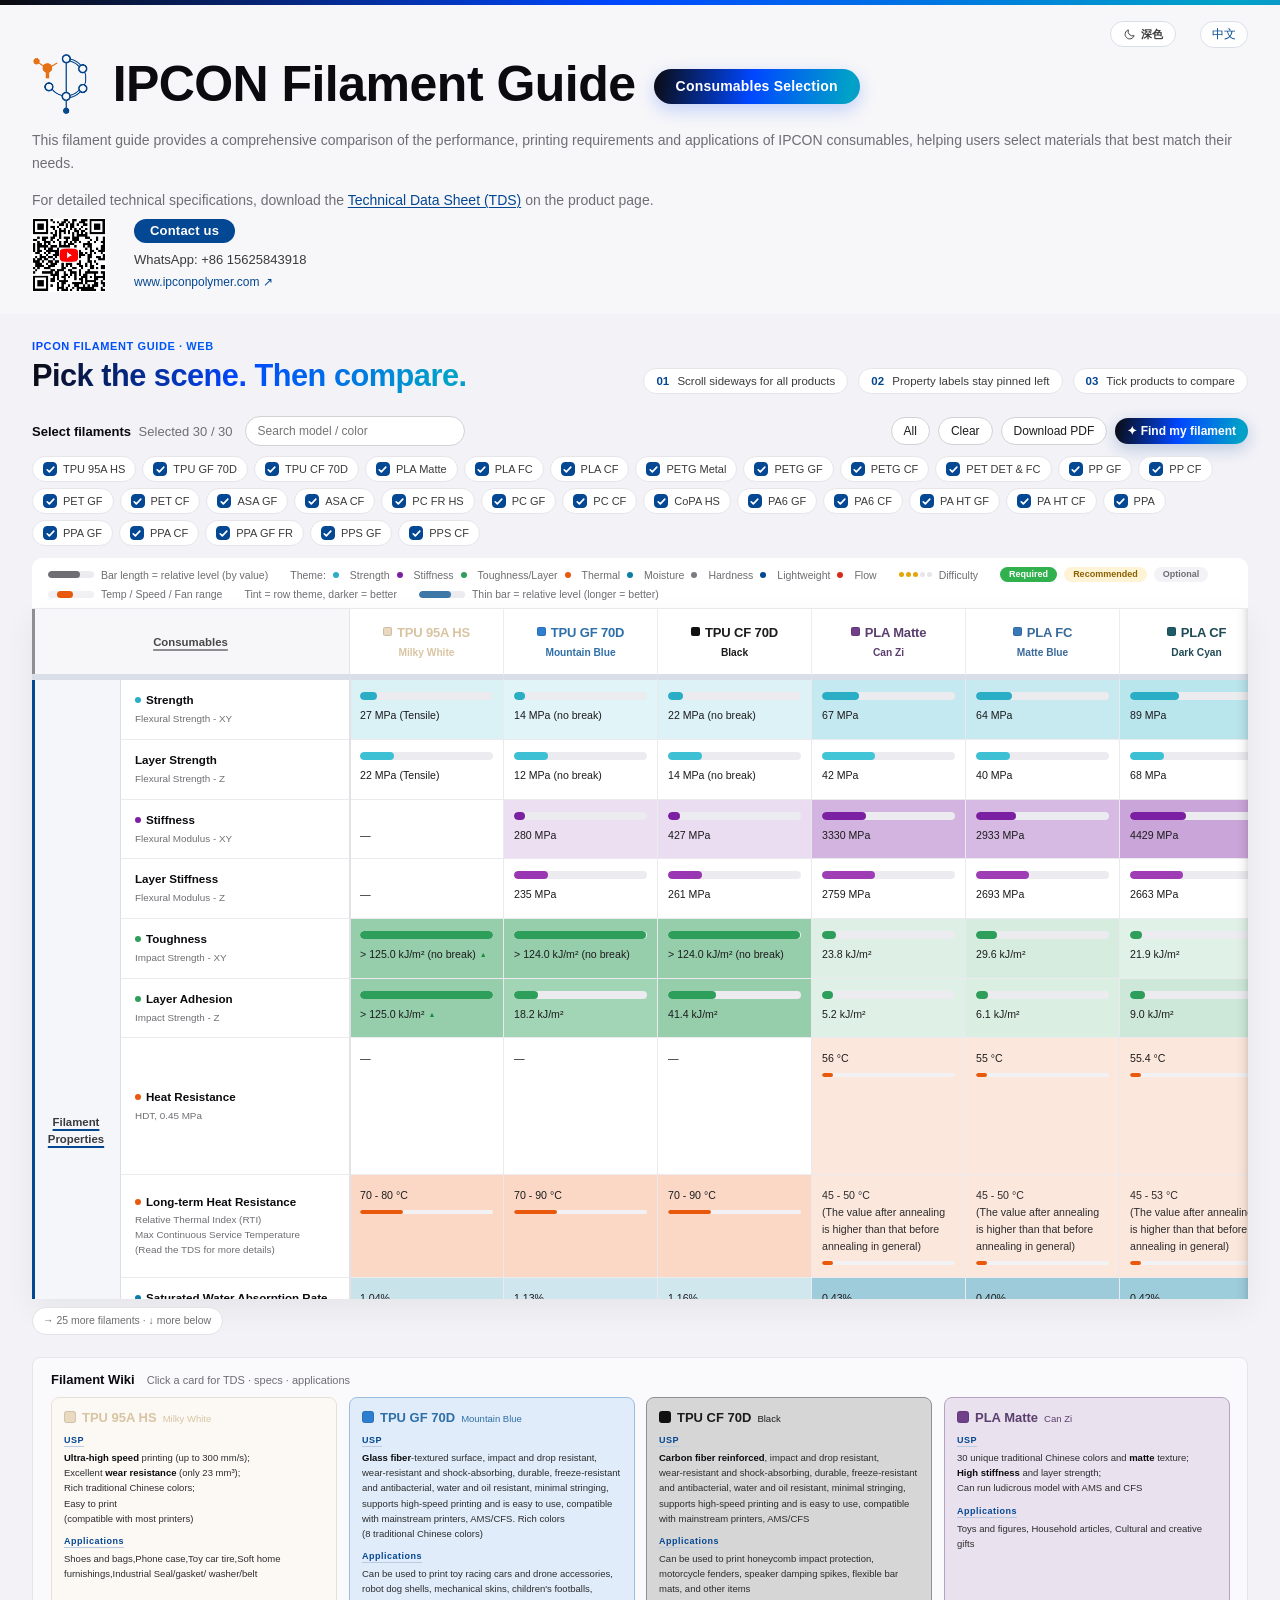
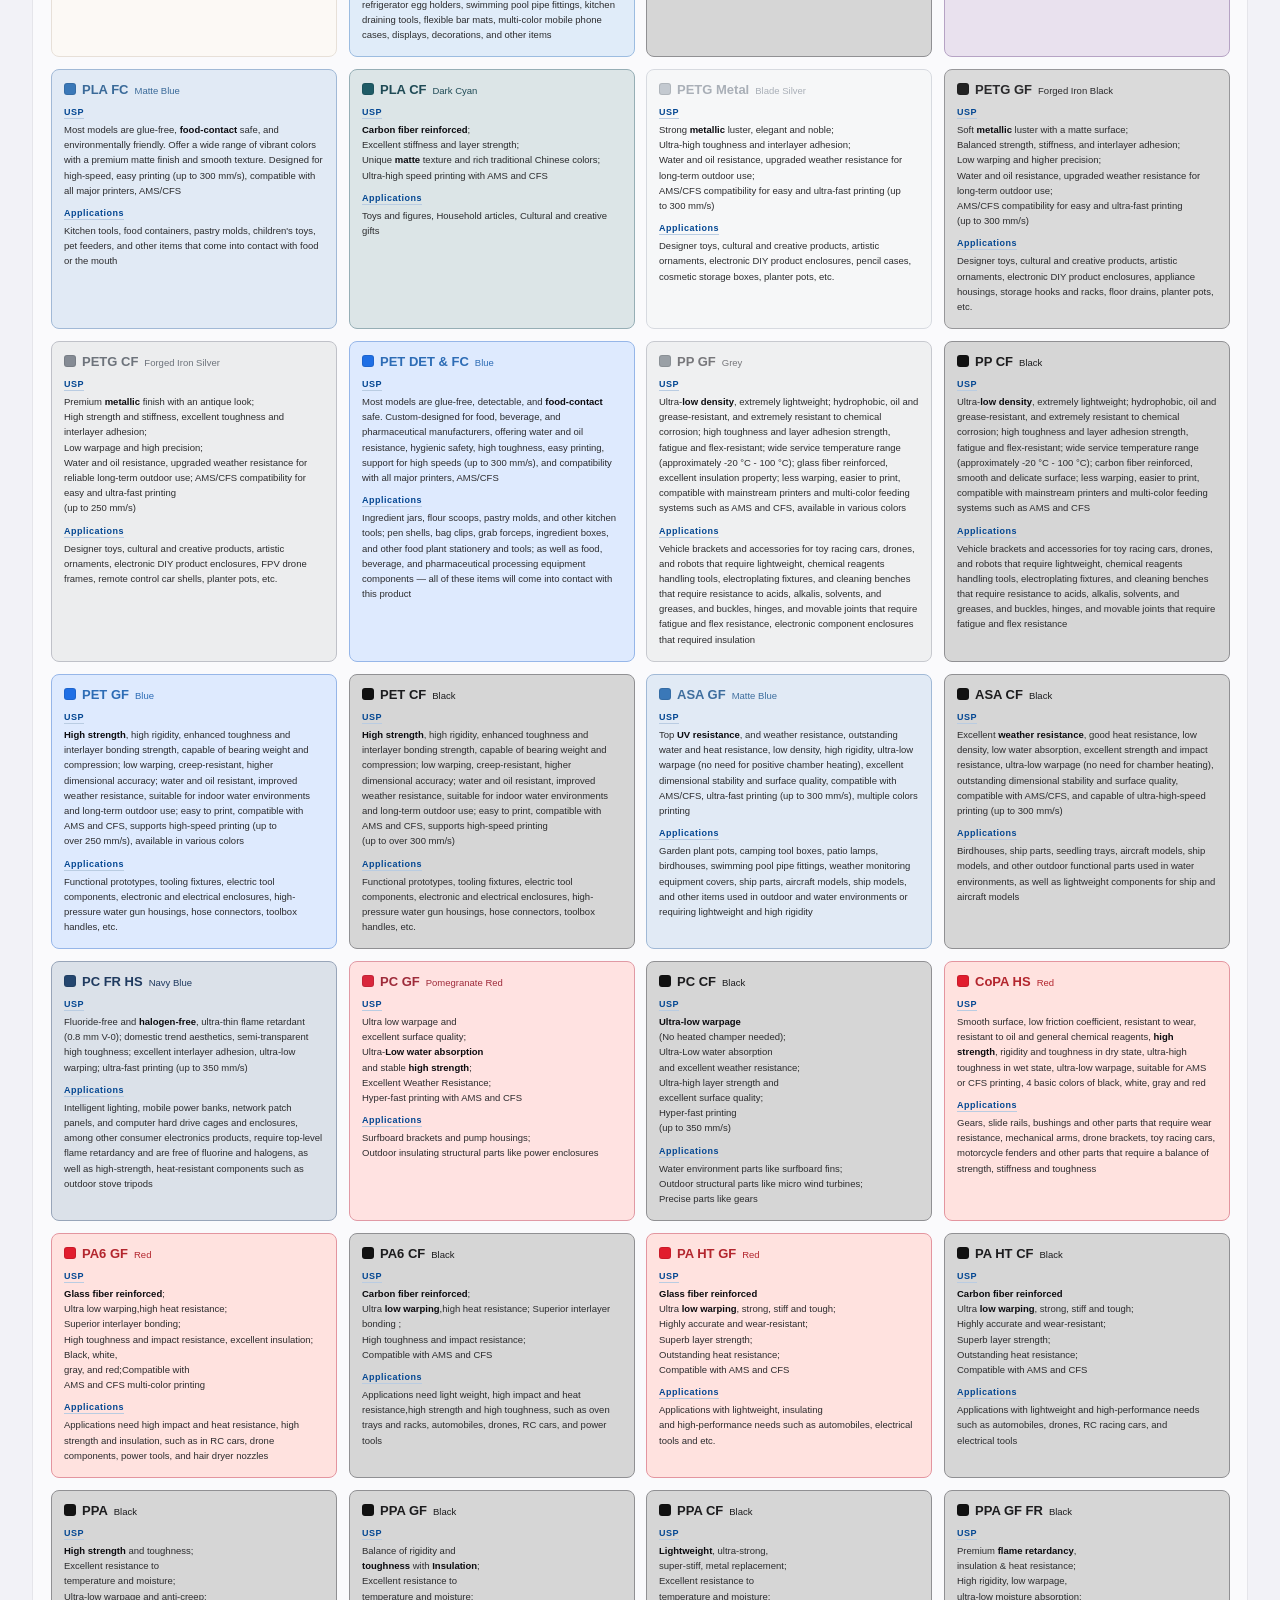
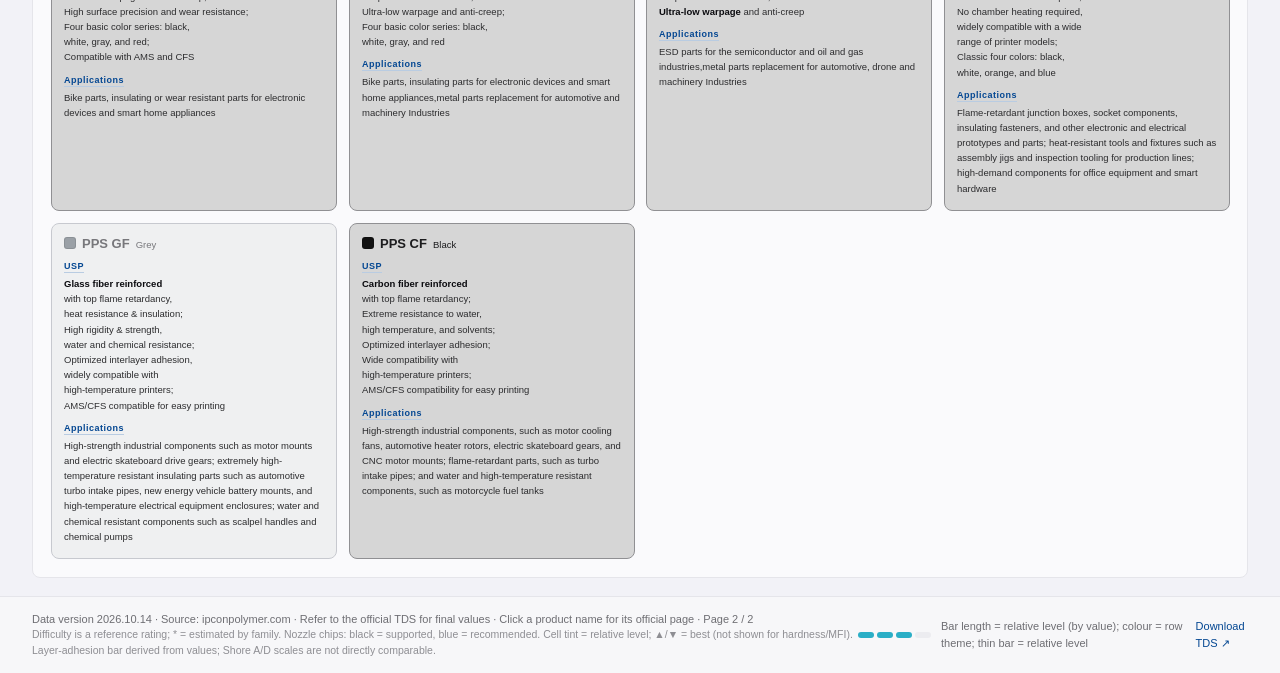
==== en.html @ cc548015 "Publish IPCON filament guide" ====
<html lang="en"><head><script>try{const t=localStorage.getItem('ipcon-theme');if(t==='dark'||(!t&&matchMedia('(prefers-color-scheme: dark)').matches))document.documentElement.dataset.theme='dark';}catch(e){}</script><meta name="viewport" content="width=device-width, initial-scale=1"><meta charset="utf-8"><title>IPCON Filament Guide</title><style>

:root {
  /* layout */
  --frame-w: 3px;
  --page-pad: 48px;
  --col-group: 96px;
  --col-label: 270px;
  --radius: 8px;
  --radius-pill: 999px;

  /* lines */
  --line-strong: #C7C7CC;
  --line-cell: #EAEAEF;
  --line-soft: #E9E9EE;
  --line-label: #E1E1E6;
  --line-header: #ECECF0;
  --line-edge: #E3E3E8;

  /* surfaces */
  --surface: #FFFFFF;
  --surface-2: #F7F7F9;
  --surface-3: #F2F2F7;
  --surface-group: #F5F6F9;

  /* ink */
  --ink: #0B0B0F;
  --ink-2: #1C1C1E;
  --ink-3: #3A3A3C;
  --ink-4: #48484A;
  --muted: #6E6E73;
  --muted-2: #8E8E93;

  /* brand + semantics */
  --brand: #044792;
  --brand-2: #0A7EA4;
  --ok: #30B14E;
  --warn-bg: #FFF3D6;
  --warn-ink: #8A6100;
  --danger: #DA291C;

  /* heat */

  /* section accents */
  --sec-neutral: #8E8E93;
  --sec-property: #044792;
  --sec-prep: #0A7EA4;
  --sec-settings: #6B5BD2;
  --sec-post: #D97706;
  --sec-app: #1B8A3F;
}

@page { size: 4992px 8000px; margin: 0; }

* { box-sizing: border-box; margin: 0; padding: 0; }
html, body { background: var(--surface); }
.topbar { height: 6px; background: var(--brand); }

body {
  width: 4992px;
  font-family: -apple-system, "SF Pro Text", "PingFang SC",
               "Hiragino Sans GB", "Helvetica Neue", Arial, sans-serif;
  color: var(--ink-2);
  -webkit-print-color-adjust: exact;
  print-color-adjust: exact;
  -webkit-font-smoothing: antialiased;
  text-spacing-trim: space-first;
}

/* ---------- header ---------- */
.hdr {
  background: var(--surface-2);
  padding: 40px var(--page-pad) 36px;
  display: flex;
  align-items: flex-start;
  justify-content: space-between;
}
.hl { max-width: 2100px; }
.title-row { display: flex; align-items: center; }
.mark { height: 62px; width: auto; margin-right: 24px; }
h1 { font-size: 50px; font-weight: 600; letter-spacing: -.5px; color: var(--ink); }
.brand { font-weight: 700; letter-spacing: -.6px; }
.cta {
  margin-left: 18px; margin-top: 4px;
  background: var(--ink); color: #fff;
  font-size: 14px; font-weight: 600; letter-spacing: .2px;
  padding: 9px 22px 10px; border-radius: var(--radius-pill); white-space: nowrap;
}
.sub { margin-top: 14px; font-size: 14px; line-height: 1.65; color: var(--muted); }
.sub a.inline-link {
  color: var(--brand);
  text-decoration: underline;
  text-decoration-style: solid;
  text-decoration-thickness: 1px;
  text-underline-offset: 2px;
}
.hr { display: flex; align-items: center; gap: 28px; padding-top: 6px; }
.qrs { display: flex; gap: 12px; }
.qrs img { width: 74px; height: 74px; display: block; }
.cinfo { min-width: 290px; }
.chip {
  display: inline-block; background: var(--brand); color: #fff;
  font-size: 13px; font-weight: 600; letter-spacing: .2px;
  padding: 4px 16px 5px; border-radius: var(--radius-pill);
}
.cl { margin-top: 8px; font-size: 13px; color: var(--ink-3); line-height: 1.45; }
.cl.en { font-size: 11.5px; color: var(--muted); margin-top: 4px; }
.cl.url { font-size: 12px; margin-top: 4px; }
.cl.url a { color: var(--brand); text-decoration: none; }

/* ---------- legend ---------- */
.legendbar {
  display: flex; flex-wrap: wrap; gap: 22px; align-items: center;
  padding: 11px var(--page-pad) 10px;
  background: var(--surface);
  border-bottom: 1px solid var(--line-header);
  font-size: 10.5px; color: var(--muted);
}
.legendbar .lg { display: inline-flex; align-items: center; gap: 7px; }
.tdot { display: inline-block; width: 6px; height: 6px; border-radius: 50%; margin-right: 5px; vertical-align: 1px; }
.legendbar .tdot { margin-right: 4px; }
.legendbar .lbar { width: 46px; height: 7px; border-radius: var(--radius-pill); background: #ECECF0; overflow: hidden; }
.legendbar .lbar i { display: block; height: 100%; border-radius: var(--radius-pill); background: #2AAEC6; }
.legendbar .ldots { display: inline-flex; gap: 2px; }
.legendbar .ldots i { width: 5px; height: 5px; border-radius: 50%; background: #E5E5EA; }
.legendbar .ldots i.on { background: #E5A50A; }
.legendbar .lrng { width: 46px; height: 7px; border-radius: var(--radius-pill); background: #F1F1F4; position: relative; }
.legendbar .lrng i { position: absolute; left: 20%; width: 35%; top: 0; bottom: 0; border-radius: var(--radius-pill); background: #E8590C; }
.legendbar .lbar.rel i { background: #3F78A6; }

/* ---------- footer ---------- */
.foot {
  display: flex; align-items: center; justify-content: space-between;
  background: var(--surface-2); border-top: 1px solid #E5E5EA;
  padding: 18px var(--page-pad); color: var(--muted); font-size: 11px; line-height: 1.5;
}
.foot a { color: var(--brand); text-decoration: none; }
.foot .fine { font-size: 10.5px; color: var(--muted-2); }
.foot .legend { display: flex; align-items: center; gap: 10px; }
.foot .swatch { display: inline-flex; gap: 3px; }
.foot .swatch i { display: block; width: 16px; height: 6px; border-radius: var(--radius-pill); background: #ECECF0; }
.foot .swatch i.on { background: #2AAEC6; }

/* ---------- frame + grid ---------- */
.frame {
  width: 4992px;
  border: var(--frame-w) solid var(--line-strong);
  box-sizing: border-box;
  background: var(--surface);
}
.grid {
  width: 100%;
  border-collapse: collapse;
  table-layout: fixed;
  border: none;
}
col.c-grp { width: 96px; }
col.c-lab { width: 270px; }
col.c-prod { width: 154.0000px; }

/* ---------- header row ---------- */
th.corner {
  position: relative;
  background: var(--surface-2); color: var(--ink-4);
  font-size: 11.4px; font-weight: 600; text-align: center;
  padding: 15px 6px;
  border-bottom: var(--frame-w) solid var(--line-strong);
  border-right: 1px solid var(--line-edge);
  text-decoration: underline;
  text-decoration-color: var(--sec-neutral);
  text-decoration-thickness: 2px;
  text-underline-offset: 3px;
}
th.corner::before {
  content: "";
  position: absolute;
  left: 0; top: 0; bottom: 0;
  width: var(--frame-w);
  background: var(--sec-neutral);
}
th.prod {
  background: var(--surface);
  border-bottom: var(--frame-w) solid var(--line-strong);
  border-right: 1px solid #EDEDF1;
  padding: 16px 4px 15px;
  vertical-align: middle; text-align: center;
}
.pm {
  font-size: 13px; font-weight: 700;
  color: var(--product-color, var(--ink));
  letter-spacing: -.15px; line-height: 1.3;
  font-variant-numeric: tabular-nums;
}
.grid th.prod .pm::before {
  content: ""; display: inline-block; width: 7px; height: 7px;
  margin-right: 5px; border-radius: 2px; vertical-align: 1px;
  background: var(--swatch-color, var(--product-color, var(--muted)));
  border: 0.5px solid rgba(0,0,0,.16);
}
.pm a { color: inherit; text-decoration: none; }
.pc {
  font-size: 10.2px;
  color: var(--product-color, var(--muted));
  margin-top: 4px; line-height: 1.3;
}

/* ---------- body grid ---------- */
td {
  border-right: 1px solid var(--line-soft);
  border-bottom: 1px solid var(--line-cell);
  vertical-align: middle;
}

/* section rule: one mechanism, first section included */
.grid tr.section > * { border-top: var(--frame-w) solid var(--line-strong); }

/* ---------- group column ---------- */
td.grp {
  position: relative;
  background: var(--surface-group);
  border-right: none;
  text-align: center;
  font-size: 11.4px; font-weight: 600; color: var(--ink-3);
  line-height: 1.55;
  padding: 12px 6px;
  text-decoration: underline;
  text-decoration-thickness: 2px;
  text-underline-offset: 3px;
  text-decoration-color: var(--accent, var(--line-strong));
}
td.grp::before {
  content: "";
  position: absolute;
  left: 0; top: 0; bottom: 0;
  width: var(--frame-w);
  background: var(--accent, var(--line-strong));
}
td.grp.g0 { --accent: var(--sec-property); }
td.grp.g1 { --accent: var(--sec-prep); }
td.grp.g2 { --accent: var(--sec-settings); }
td.grp.g3 { --accent: var(--sec-post); }
td.grp.g4 { --accent: var(--sec-app); }

/* ---------- label column ---------- */
td.lab {
  background: var(--surface);
  border-left: 1px solid var(--line-strong);
  border-right: 1px solid var(--line-label);
  padding: 12px 14px;
  text-align: left;
}
.lm { font-size: 11.6px; font-weight: 600; color: var(--ink); line-height: 1.45; }
.ld { font-size: 9.9px; color: var(--muted); line-height: 1.5; margin-top: 3px; }

/* ---------- value cells ---------- */
td.v { padding: 12px 10px; text-align: left; }
td.v.long { padding: 18px 16px; }
.vt {
  font-size: 10.6px; line-height: 1.6; color: #2C2C2E;
  word-break: normal; overflow-wrap: break-word;
  line-break: strict;
  font-variant-numeric: tabular-nums;
  text-wrap: balance;
}
td.v.long .vt { line-height: 1.7; text-wrap: pretty; hyphens: auto; }
.vt b { font-weight: 700; color: var(--ink); }
td.v:not(.long):not(.txt) .vt { font-weight: 500; color: var(--ink-2); }
td.v.txt .vt { font-weight: 400; color: #2C2C2E; }
td.v:not(.long) .note { font-weight: 400; }

/* prose row: uniform weight, no !important */
.grid tr.prose td.v:not(.txt) .vt,
.grid tr.prose td.v.txt .vt { font-weight: 400; }

/* ---------- bars (solid only) ---------- */
.bar { width: 100%; height: 8px; background: #ECECF0; border-radius: var(--radius-pill); margin: 0 0 7px; overflow: hidden; }
.bar i { display: block; height: 100%; border-radius: var(--radius-pill); }
.bar.ghost { visibility: hidden; }
.bar.empty { background: #F1F1F4; }
.bar.derived i { background: #2E9E5B; }
td.v.long .bar { margin: 0 0 6px; }
.relbar { width: 100%; height: 4px; background: #F2F2F5; border-radius: var(--radius-pill); margin-top: 6px; overflow: hidden; }
.relbar i { display: block; height: 100%; border-radius: var(--radius-pill); background: #3F78A6; }

/* ---------- heat ---------- */
.grid tbody tr:nth-child(n) td.v.hg1 { background: var(--th1); }
.grid tbody tr:nth-child(n) td.v.hg2 { background: var(--th2); }
.grid tbody tr:nth-child(n) td.v.hg3 { background: var(--th3); }
.grid tbody tr:nth-child(n) td.v.hg4 { background: var(--th4); }

/* ---------- chips / badges ---------- */
.badge {
  display: inline-block; background: var(--ok); color: #fff;
  font-size: 10px; font-weight: 600; letter-spacing: .2px;
  padding: 2px 10px 3px; border-radius: var(--radius-pill); white-space: nowrap;
}
.note { font-size: 9.6px; color: var(--muted); line-height: 1.5; margin-top: 5px; }
.nw { white-space: nowrap; }
.noz { display: grid; grid-template-columns: repeat(4, 26px); gap: 3px; margin-bottom: 6px; }
td.v.nozcell { vertical-align: top; }
.noz b {
  display: inline-flex; align-items: center; justify-content: center;
  width: 26px; height: 19px; border-radius: 5px;
  font-size: 9.4px; font-weight: 600;
  color: var(--line-strong); background: var(--surface);
  border: 1px solid #E5E5EA;
}
.noz b.on { background: var(--ink-2); border-color: var(--ink-2); color: #fff; }
.noz b.rec { background: #0A6FD1; border-color: #0A6FD1; color: #fff; }
.nozmat { font-size: 8.6px; line-height: 1.45; color: var(--muted); }
.ano { font-size: 9.6px; font-weight: 600; color: var(--ink); margin-bottom: 5px; }
.asteps { display: flex; flex-direction: column; gap: 3px; }
.astep { display: flex; align-items: baseline; gap: 6px; font-size: 9.2px; color: #2C2C2E; }
.astep i { width: 5px; height: 5px; border-radius: 50%; background: var(--danger); flex: none; transform: translateY(-1px); }
.acap { font-size: 8.6px; color: var(--muted); margin-top: 5px; }
.diff { display: flex; align-items: center; gap: 7px; }
.dots { display: inline-flex; gap: 2px; }
.dots i { width: 5px; height: 5px; border-radius: 50%; background: #E5E5EA; }
.dots.d1 i.on, .dots.d2 i.on { background: var(--ok); }
.dots.d3 i.on { background: #E5A50A; }
.dots.d4 i.on { background: #F97316; }
.dots.d5 i.on { background: #FF3B30; }
.dlabel { font-size: 9.2px; font-weight: 600; color: var(--ink-3); }
.diff.d1 .dlabel, .diff.d2 .dlabel { color: #1B8A3F; }
.diff.d3 .dlabel { color: #A16207; }
.diff.d4 .dlabel { color: #C2410C; }
.diff.d5 .dlabel { color: #B42318; }
td.v.best .vt::after { content: "▲"; color: #1B8A3F; font-size: 7px; margin-left: 4px; vertical-align: 1px; }
td.v.best.low .vt::after { content: "▼"; color: #1B8A3F; }

/* ---------- pills / range / dry chips ---------- */
.pill { display: inline-flex; align-items: center; gap: 4px; border-radius: var(--radius-pill);
  font-size: 9px; font-weight: 600; padding: 2px 9px 3px; white-space: nowrap; }
.pill.ok { background: var(--ok); color: #fff; }
.pill.rec { background: var(--warn-bg); color: var(--warn-ink); }
.pill.no { background: var(--surface-3); color: var(--muted); }
.pillnote { font-size: 8.5px; color: var(--muted); line-height: 1.45; margin-top: 5px; }
.rng { width: 100%; }
.rngtxt { font-size: 9.2px; color: #2C2C2E; }
.rngbar { position: relative; height: 6px; background: #F1F1F4; border-radius: var(--radius-pill); margin-top: 5px; overflow: hidden; }
.rngbar i { position: absolute; top: 0; bottom: 0; border-radius: var(--radius-pill); }
.dry { display: flex; flex-wrap: wrap; gap: 4px; }
.dchip { display: inline-flex; align-items: baseline; gap: 3px; background: var(--surface-3);
  border-radius: 6px; padding: 2px 7px 3px; font-size: 9.2px; font-weight: 600; color: var(--ink-2); }
.dchip span { font-weight: 500; color: var(--muted); font-size: 8.6px; }
.ic { width: 16px; height: 16px; display: block; margin: 0 auto; }

/* merged universal row */
td.v.merged { text-align: left; padding: 14px 16px; }
.mtag { display: inline-block; font-size: 9px; font-weight: 600; color: var(--brand);
  background: #EAF2FC; border-radius: var(--radius-pill); padding: 2px 8px 3px; margin-right: 10px; vertical-align: 1px; }

/* ---------- variants ---------- */
body.ra td.v:not(.long) { text-align: right; }
body.ra td.v:not(.long) .bar { margin-left: auto; margin-right: 0; }
body.ra td.v:not(.long) .ic { margin-left: auto; margin-right: 0; }

body.light td.v { border-right: none; }
body.light th.prod { border-right: none; }

/* ---------- applications / cards ---------- */
.apps { background: #FAFAFC; border-top: none; }
.appshead { display: flex; align-items: baseline; gap: 12px; padding: 16px var(--page-pad) 12px; }
.appshead .at { font-size: 13px; font-weight: 600; color: var(--ink); }
.appshead .as { font-size: 11px; color: var(--muted); }
.appgrid {
  display: grid;
  grid-template-columns: repeat(10, minmax(0, 1fr));
  gap: 12px;
  padding: 0 var(--page-pad) 22px;
}
.card {
  background: var(--surface);
  border: 1px solid var(--line-soft);
  border-radius: var(--radius);
  padding: 12px 12px 14px;
}
.cname { display: flex; align-items: baseline; gap: 6px; }
.cmodel {
  font-size: 13px; font-weight: 700;
  color: var(--product-color, var(--ink));
}
.cmodel a { color: inherit; text-decoration: none; }
.ccolor {
  font-size: 9.5px;
  color: var(--product-color, var(--muted));
}
.clabel {
  font-size: 9px; font-weight: 700; color: var(--brand); letter-spacing: .5px;
  margin: 10px 0 5px;
  text-decoration: underline;
  text-decoration-color: #B9CCE2;
  text-decoration-thickness: 1px;
  text-underline-offset: 3px;
}
.ctext {
  font-size: 9.5px; line-height: 1.6; color: #2C2C2E;
  word-break: normal; overflow-wrap: break-word; line-break: strict;
}
.ctext b { font-weight: 600; color: var(--ink); }


</style><meta name="ipcon-ai-endpoint" content="https://ipcon-ai.pages.dev/"><link rel="stylesheet" href="assets/tokens.css?v=102c7d27"><link rel="stylesheet" href="assets/web.css?v=31e850f0"><link rel="stylesheet" href="assets/theme-dark.css?v=bb1b5134"></head><body class=" web">
<div class="topbar"></div>
<div class="hdr">
<div class="hl">
<div class="title-row"><img class="mark" src="assets/logo_mark_blue.png?v=90f8bbd5"><h1><span class="brand">IPCON</span> Filament Guide</h1><span class="cta">Consumables Selection</span></div>
<div class="sub">This filament guide provides a comprehensive comparison of the performance, printing requirements and applications of IPCON consumables, helping users select materials that best match their needs.</div>
<div class="sub">For detailed technical specifications, download the <a class="inline-link" href="https://www.ipconpolymer.com/download/">Technical Data Sheet (TDS)</a> on the product page.</div>
</div><div class="hr">
<div class="qrs"><span class="qr-item"><img src="assets/qr_en.png?v=d2814e79" class="qr-light"><img class="qr-dark" src="assets/qr_en_dark.png?v=cf95feee" alt=""></span></div>
<div class="cinfo"><span class="chip">Contact us</span>
<div class="cl">WhatsApp: +86 15625843918</div>
<div class="cl url"><a href="https://www.ipconpolymer.com/">www.ipconpolymer.com ↗</a></div>
</div></div><a class="hdr-lang" href="index.html">中文</a><button class="hdr-theme" id="themeToggle" type="button" aria-label="切换到深色主题">
  <span class="theme-ico" aria-hidden="true">
    <svg class="ico-moon" viewbox="0 0 24 24" fill="none" stroke="currentColor" stroke-width="1.8" stroke-linejoin="round"><path d="M20.5 14.2A8.5 8.5 0 0 1 9.8 3.5 8.5 8.5 0 1 0 20.5 14.2Z"></path></svg>
    <svg class="ico-sun" viewbox="0 0 24 24" fill="none" stroke="currentColor" stroke-width="1.8" stroke-linecap="round"><circle cx="12" cy="12" r="4"></circle><path d="M12 2v2M12 20v2M4.9 4.9l1.4 1.4M17.7 17.7l1.4 1.4M2 12h2M20 12h2M4.9 19.1l1.4-1.4M17.7 6.3l1.4-1.4"></path></svg>
  </span>
  <span class="theme-label">深色</span>
</button></div>
<div class="web-tools">
<section class="web-guide">
  <div class="wg-eyebrow">IPCON Filament Guide · Web</div>
  <div class="wg-row">
    <h2>Pick the scene. Then compare.</h2>
    <div class="wg-steps">
      <span><b>01</b> Scroll sideways for all products</span>
      <span><b>02</b> Property labels stay pinned left</span>
      <span><b>03</b> Tick products to compare</span>
    </div>
  </div>
</section>
<section class="web-toolbar" id="toolbar">
  <div class="tb-main">
    <div class="tb-title">Select filaments <span id="selCount"></span></div>
    <div class="tb-search"><input id="prodSearch" type="search" placeholder="Search model / color"></div>
    <div class="tb-actions">
      <button id="selAll" type="button">All</button>
      <button id="selClear" type="button">Clear</button>
      <a class="tb-pdf" href="assets/IPCON-guide-A3.pdf" download="IPCON耗材产品指导书_A3宽版.pdf" title="Download A3 PDF">Download PDF</a>
      <button id="assistantBtn" class="tb-ai" type="button">✦ Find my filament</button>
    </div>
  </div>
  <div class="tb-picks" id="picks"></div>
  <div class="tb-empty" id="emptyState" hidden></div>
</section>
  <div class="ai-modal" id="aiModal" hidden>
    <div class="ai-backdrop" data-ai-close></div>
    <section class="ai-panel" role="dialog" aria-modal="true" aria-labelledby="aiTitle">
      <button class="ai-x" type="button" data-ai-close aria-label="Close">×</button>
      <div class="ai-panel-scroll">
      <div class="ai-eyebrow">AI · FILAMENT SELECTOR</div>
      <h3 id="aiTitle">What matters most?</h3>
      <p class="ai-sub">Choose what matters most and narrow down the right filament.</p>
      <div class="ai-prios" id="aiPriorities"></div>
      <div class="ai-results" id="aiResults"></div>
      <div class="ai-chat">
        <div class="ai-chat-head"><b>Ask directly</b><span>Describe your use case and key requirements</span></div>
        <div class="ai-chat-log" id="aiChatLog"></div>
        <div class="ai-chat-tools">
          <div class="ai-chat-suggest" id="aiChatSuggest"></div>
          <span class="ai-ds-status" id="aiDsStatus" data-state="checking"><i></i><em>检测中</em></span>
        </div>
        <form class="ai-chat-form" id="aiChatForm">
          <input id="aiChatInput" type="text" autocomplete="off" placeholder="e.g. Which three handle the most heat?">
          <button type="submit">Send</button>
        </form>
      </div>
      <div class="ai-foot">
        <label class="ai-top" for="aiTopN"><select id="aiTopN" class="ai-top-select" aria-label="Compare top 3"></select></label>
        <span class="ai-note" id="aiNote"></span>
      </div>
      <div class="ai-scroll-rail" id="aiScrollRail" aria-hidden="true"><i id="aiScrollThumb"></i></div>
      </div>
    </section>
  </div>
</div><div class="table-shell"><div class="legendbar"><span class="lg"><span class="lbar"><i style="width:70%;background:#6E6E73"></i></span>Bar length = relative level (by value)</span><span class="lg">Theme: <span class="tdot" style="background:#2AAEC6"></span>Strength<span class="tdot" style="background:#7C20A3"></span>Stiffness<span class="tdot" style="background:#2E9E5B"></span>Toughness/Layer<span class="tdot" style="background:#E8590C"></span>Thermal<span class="tdot" style="background:#0A7EA4"></span>Moisture<span class="tdot" style="background:#7A7A80"></span>Hardness<span class="tdot" style="background:#044792"></span>Lightweight<span class="tdot" style="background:#DA291C"></span>Flow</span><span class="lg"><span class="ldots"><i class="on"></i><i class="on"></i><i class="on"></i><i></i><i></i></span>Difficulty</span><span class="lg"><span class="pill ok">Required</span><span class="pill rec">Recommended</span><span class="pill no">Optional</span></span><span class="lg"><span class="lrng"><i></i></span>Temp / Speed / Fan range</span><span class="lg">Tint = row theme, darker = better</span><span class="lg"><span class="lbar rel"><i style="width:70%"></i></span>Thin bar = relative level (longer = better)</span></div>
<div class="table-scroll"><div class="table-viewport"><div class="frame"><table class="grid"><colgroup><col class="c-grp"><col class="c-lab"><col class="c-prod"><col class="c-prod"><col class="c-prod"><col class="c-prod"><col class="c-prod"><col class="c-prod"><col class="c-prod"><col class="c-prod"><col class="c-prod"><col class="c-prod"><col class="c-prod"><col class="c-prod"><col class="c-prod"><col class="c-prod"><col class="c-prod"><col class="c-prod"><col class="c-prod"><col class="c-prod"><col class="c-prod"><col class="c-prod"><col class="c-prod"><col class="c-prod"><col class="c-prod"><col class="c-prod"><col class="c-prod"><col class="c-prod"><col class="c-prod"><col class="c-prod"><col class="c-prod"><col class="c-prod"></colgroup><thead><tr><th class="corner" colspan="2">Consumables</th><th class="prod" data-col="0"><div class="pm" style="--product-color:#D8C4A2;--swatch-color:#E9D9BE"><a href="https://www.ipconpolymer.com/product/tpu-95a-hs/">TPU 95A HS</a></div><div class="pc" style="--product-color:#D8C4A2">Milky White</div></th><th class="prod" data-col="1"><div class="pm" style="--product-color:#2F6FA8;--swatch-color:#2F7FD0"><a href="https://www.ipconpolymer.com/product/tpu-gf-70d/">TPU GF 70D</a></div><div class="pc" style="--product-color:#2F6FA8">Mountain Blue</div></th><th class="prod" data-col="2"><div class="pm" style="--product-color:#1C1C1E;--swatch-color:#111111"><a href="https://www.ipconpolymer.com/product/tpu-cf-70d/">TPU CF 70D</a></div><div class="pc" style="--product-color:#1C1C1E">Black</div></th><th class="prod" data-col="3"><div class="pm" style="--product-color:#5B3F6E;--swatch-color:#70408A"><a href="https://www.ipconpolymer.com/product/pla-matte/">PLA Matte</a></div><div class="pc" style="--product-color:#5B3F6E">Can Zi</div></th><th class="prod" data-col="4"><div class="pm" style="--product-color:#3A6A99;--swatch-color:#3A78B8"><a href="https://www.ipconpolymer.com/product/pla-fc/">PLA FC</a></div><div class="pc" style="--product-color:#3A6A99">Matte Blue</div></th><th class="prod" data-col="5"><div class="pm" style="--product-color:#1F4A55;--swatch-color:#1F5B66"><a href="https://www.ipconpolymer.com/product/pla-cf/">PLA CF</a></div><div class="pc" style="--product-color:#1F4A55">Dark Cyan</div></th><th class="prod" data-col="6"><div class="pm" style="--product-color:#A9AFB7;--swatch-color:#C3C9D0"><a href="https://www.ipconpolymer.com/product/petg-metal/">PETG Metal</a></div><div class="pc" style="--product-color:#A9AFB7">Blade Silver</div></th><th class="prod" data-col="7"><div class="pm" style="--product-color:#2A2A2C;--swatch-color:#222222"><a href="https://www.ipconpolymer.com/product/petg-gf/">PETG GF</a></div><div class="pc" style="--product-color:#2A2A2C">Forged Iron Black</div></th><th class="prod" data-col="8"><div class="pm" style="--product-color:#6D737B;--swatch-color:#858B94"><a href="https://www.ipconpolymer.com/product/petg-cf/">PETG CF</a></div><div class="pc" style="--product-color:#6D737B">Forged Iron Silver</div></th><th class="prod" data-col="9"><div class="pm" style="--product-color:#2D6CB5;--swatch-color:#1F6FE5"><a href="https://www.ipconpolymer.com/product/pet-det-fc/">PET DET &amp; FC</a></div><div class="pc" style="--product-color:#2D6CB5">Blue</div></th><th class="prod" data-col="10"><div class="pm" style="--product-color:#77777B;--swatch-color:#9AA0A6"><a href="https://www.ipconpolymer.com/3d-printer-filament-collections/">PP GF</a></div><div class="pc" style="--product-color:#77777B">Grey</div></th><th class="prod" data-col="11"><div class="pm" style="--product-color:#1C1C1E;--swatch-color:#111111"><a href="https://www.ipconpolymer.com/3d-printer-filament-collections/">PP CF</a></div><div class="pc" style="--product-color:#1C1C1E">Black</div></th><th class="prod" data-col="12"><div class="pm" style="--product-color:#2D6CB5;--swatch-color:#1F6FE5"><a href="https://www.ipconpolymer.com/product/pet-gf/">PET GF</a></div><div class="pc" style="--product-color:#2D6CB5">Blue</div></th><th class="prod" data-col="13"><div class="pm" style="--product-color:#1C1C1E;--swatch-color:#111111"><a href="https://www.ipconpolymer.com/product/pet-cf/">PET CF</a></div><div class="pc" style="--product-color:#1C1C1E">Black</div></th><th class="prod" data-col="14"><div class="pm" style="--product-color:#3E6E9E;--swatch-color:#3A78B8"><a href="https://www.ipconpolymer.com/product/asa-gf/">ASA GF</a></div><div class="pc" style="--product-color:#3E6E9E">Matte Blue</div></th><th class="prod" data-col="15"><div class="pm" style="--product-color:#1C1C1E;--swatch-color:#111111"><a href="https://www.ipconpolymer.com/product/asa-cf/">ASA CF</a></div><div class="pc" style="--product-color:#1C1C1E">Black</div></th><th class="prod" data-col="16"><div class="pm" style="--product-color:#1F3A5F;--swatch-color:#24466F"><a href="https://www.ipconpolymer.com/product/pc-fr-hs/">PC FR HS</a></div><div class="pc" style="--product-color:#1F3A5F">Navy Blue</div></th><th class="prod" data-col="17"><div class="pm" style="--product-color:#9E2B3A;--swatch-color:#D9273C"><a href="https://www.ipconpolymer.com/product/pc-gf/">PC GF</a></div><div class="pc" style="--product-color:#9E2B3A">Pomegranate Red</div></th><th class="prod" data-col="18"><div class="pm" style="--product-color:#1C1C1E;--swatch-color:#111111"><a href="https://www.ipconpolymer.com/product/pc-cf/">PC CF</a></div><div class="pc" style="--product-color:#1C1C1E">Black</div></th><th class="prod" data-col="19"><div class="pm" style="--product-color:#B3262E;--swatch-color:#E11D2E"><a href="https://www.ipconpolymer.com/product/copa-hs/">CoPA HS</a></div><div class="pc" style="--product-color:#B3262E">Red</div></th><th class="prod" data-col="20"><div class="pm" style="--product-color:#B3262E;--swatch-color:#E11D2E"><a href="https://www.ipconpolymer.com/product/pa6-gf/">PA6 GF</a></div><div class="pc" style="--product-color:#B3262E">Red</div></th><th class="prod" data-col="21"><div class="pm" style="--product-color:#1C1C1E;--swatch-color:#111111"><a href="https://www.ipconpolymer.com/product/pa6-cf/">PA6 CF</a></div><div class="pc" style="--product-color:#1C1C1E">Black</div></th><th class="prod" data-col="22"><div class="pm" style="--product-color:#B3262E;--swatch-color:#E11D2E"><a href="https://www.ipconpolymer.com/product/paht-gf/">PA HT GF</a></div><div class="pc" style="--product-color:#B3262E">Red</div></th><th class="prod" data-col="23"><div class="pm" style="--product-color:#1C1C1E;--swatch-color:#111111"><a href="https://www.ipconpolymer.com/product/paht-cf/">PA HT CF</a></div><div class="pc" style="--product-color:#1C1C1E">Black</div></th><th class="prod" data-col="24"><div class="pm" style="--product-color:#1C1C1E;--swatch-color:#111111"><a href="https://www.ipconpolymer.com/product/ppa/">PPA</a></div><div class="pc" style="--product-color:#1C1C1E">Black</div></th><th class="prod" data-col="25"><div class="pm" style="--product-color:#1C1C1E;--swatch-color:#111111"><a href="https://www.ipconpolymer.com/product/ppa-gf/">PPA GF</a></div><div class="pc" style="--product-color:#1C1C1E">Black</div></th><th class="prod" data-col="26"><div class="pm" style="--product-color:#1C1C1E;--swatch-color:#111111"><a href="https://www.ipconpolymer.com/product/ppa-cf/">PPA CF</a></div><div class="pc" style="--product-color:#1C1C1E">Black</div></th><th class="prod" data-col="27"><div class="pm" style="--product-color:#1C1C1E;--swatch-color:#111111"><a href="https://www.ipconpolymer.com/product/ppa-gf-fr/">PPA GF FR</a></div><div class="pc" style="--product-color:#1C1C1E">Black</div></th><th class="prod" data-col="28"><div class="pm" style="--product-color:#77777B;--swatch-color:#9AA0A6"><a href="https://www.ipconpolymer.com/product/pps-gf/">PPS GF</a></div><div class="pc" style="--product-color:#77777B">Grey</div></th><th class="prod" data-col="29"><div class="pm" style="--product-color:#1C1C1E;--swatch-color:#111111"><a href="https://www.ipconpolymer.com/product/pps-cf/">PPS CF</a></div><div class="pc" style="--product-color:#1C1C1E">Black</div></th></tr></thead><tbody><tr class="section"><td class="grp g0" rowspan="13">Filament<br>Properties</td><td class="lab"><div class="lm"><span class="tdot" style="background:#2AAEC6"></span>Strength</div><div class="ld">Flexural Strength - XY</div></td><td class="v" style="background:rgba(42,174,198,0.172)" data-col="0"><div class="bar"><i style="width:12.9%;background:#2AAEC6"></i></div><div class="vt"><span class="nw">27 MPa</span> (Tensile)</div></td><td class="v" style="background:rgba(42,174,198,0.140)" data-col="1"><div class="bar"><i style="width:8.0%;background:#2AAEC6"></i></div><div class="vt"><span class="nw">14 MPa</span> (no break)</div></td><td class="v" style="background:rgba(42,174,198,0.160)" data-col="2"><div class="bar"><i style="width:11.0%;background:#2AAEC6"></i></div><div class="vt"><span class="nw">22 MPa</span> (no break)</div></td><td class="v" style="background:rgba(42,174,198,0.272)" data-col="3"><div class="bar"><i style="width:28.1%;background:#2AAEC6"></i></div><div class="vt"><span class="nw">67 MPa</span></div></td><td class="v" style="background:rgba(42,174,198,0.264)" data-col="4"><div class="bar"><i style="width:27.0%;background:#2AAEC6"></i></div><div class="vt"><span class="nw">64 MPa</span></div></td><td class="v" style="background:rgba(42,174,198,0.326)" data-col="5"><div class="bar"><i style="width:36.5%;background:#2AAEC6"></i></div><div class="vt"><span class="nw">89 MPa</span></div></td><td class="v" style="background:rgba(42,174,198,0.267)" data-col="6"><div class="bar"><i style="width:27.4%;background:#2AAEC6"></i></div><div class="vt"><span class="nw">65 MPa</span></div></td><td class="v" style="background:rgba(42,174,198,0.299)" data-col="7"><div class="bar"><i style="width:32.3%;background:#2AAEC6"></i></div><div class="vt"><span class="nw">78 MPa</span></div></td><td class="v" style="background:rgba(42,174,198,0.314)" data-col="8"><div class="bar"><i style="width:34.6%;background:#2AAEC6"></i></div><div class="vt"><span class="nw">84 MPa</span></div></td><td class="v" style="background:rgba(42,174,198,0.262)" data-col="9"><div class="bar"><i style="width:26.6%;background:#2AAEC6"></i></div><div class="vt"><span class="nw">63 MPa</span></div></td><td class="v" style="background:rgba(42,174,198,0.237)" data-col="10"><div class="bar"><i style="width:22.8%;background:#2AAEC6"></i></div><div class="vt"><span class="nw">53 MPa</span></div></td><td class="v" style="background:rgba(42,174,198,0.219)" data-col="11"><div class="bar"><i style="width:20.2%;background:#2AAEC6"></i></div><div class="vt"><span class="nw">46 MPa</span></div></td><td class="v" style="background:rgba(42,174,198,0.386)" data-col="12"><div class="bar"><i style="width:45.6%;background:#2AAEC6"></i></div><div class="vt"><span class="nw">113 MPa</span></div></td><td class="v" style="background:rgba(42,174,198,0.438)" data-col="13"><div class="bar"><i style="width:53.6%;background:#2AAEC6"></i></div><div class="vt"><span class="nw">134 MPa</span></div></td><td class="v" style="background:rgba(42,174,198,0.294)" data-col="14"><div class="bar"><i style="width:31.6%;background:#2AAEC6"></i></div><div class="vt"><span class="nw">76 MPa</span></div></td><td class="v" style="background:rgba(42,174,198,0.304)" data-col="15"><div class="bar"><i style="width:33.1%;background:#2AAEC6"></i></div><div class="vt"><span class="nw">80 MPa</span></div></td><td class="v" style="background:rgba(42,174,198,0.356)" data-col="16"><div class="bar"><i style="width:41.1%;background:#2AAEC6"></i></div><div class="vt"><span class="nw">101 MPa</span></div></td><td class="v" style="background:rgba(42,174,198,0.373)" data-col="17"><div class="bar"><i style="width:43.7%;background:#2AAEC6"></i></div><div class="vt"><span class="nw">108 MPa</span></div></td><td class="v" style="background:rgba(42,174,198,0.393)" data-col="18"><div class="bar"><i style="width:46.8%;background:#2AAEC6"></i></div><div class="vt"><span class="nw">116 MPa</span></div></td><td class="v" style="background:rgba(42,174,198,0.386)" data-col="19"><div class="bar"><i style="width:45.6%;background:#2AAEC6"></i></div><div class="vt"><span class="nw">113 MPa</span></div></td><td class="v" style="background:rgba(42,174,198,0.453)" data-col="20"><div class="bar"><i style="width:55.9%;background:#2AAEC6"></i></div><div class="vt"><span class="nw">140 MPa</span></div></td><td class="v" style="background:rgba(42,174,198,0.500)" data-col="21"><div class="bar"><i style="width:64.3%;background:#2AAEC6"></i></div><div class="vt"><span class="nw">162 MPa</span></div></td><td class="v" style="background:rgba(42,174,198,0.485)" data-col="22"><div class="bar"><i style="width:60.8%;background:#2AAEC6"></i></div><div class="vt"><span class="nw">153 MPa</span></div></td><td class="v" style="background:rgba(42,174,198,0.500)" data-col="23"><div class="bar"><i style="width:68.1%;background:#2AAEC6"></i></div><div class="vt"><span class="nw">172 MPa</span></div></td><td class="v" style="background:rgba(42,174,198,0.411)" data-col="24"><div class="bar"><i style="width:49.4%;background:#2AAEC6"></i></div><div class="vt"><span class="nw">123 MPa</span></div></td><td class="v" style="background:rgba(42,174,198,0.500)" data-col="25"><div class="bar"><i style="width:63.1%;background:#2AAEC6"></i></div><div class="vt"><span class="nw">159 MPa</span></div></td><td class="v best" style="background:rgba(42,174,198,0.500)" data-col="26"><div class="bar"><i style="width:100.0%;background:#2AAEC6"></i></div><div class="vt"><span class="nw">256 MPa</span></div></td><td class="v" style="background:rgba(42,174,198,0.438)" data-col="27"><div class="bar"><i style="width:53.6%;background:#2AAEC6"></i></div><div class="vt"><span class="nw">134 MPa</span></div></td><td class="v" style="background:rgba(42,174,198,0.383)" data-col="28"><div class="bar"><i style="width:45.3%;background:#2AAEC6"></i></div><div class="vt"><span class="nw">112 MPa</span></div></td><td class="v" style="background:rgba(42,174,198,0.445)" data-col="29"><div class="bar"><i style="width:54.8%;background:#2AAEC6"></i></div><div class="vt"><span class="nw">137 MPa</span></div></td></tr><tr class=""><td class="lab"><div class="lm">Layer Strength</div><div class="ld">Flexural Strength - Z</div></td><td class="v" data-col="0"><div class="bar"><i style="width:25.6%;background:#3EC0D4"></i></div><div class="vt"><span class="nw">22 MPa</span> (Tensile)</div></td><td class="v" data-col="1"><div class="bar"><i style="width:25.6%;background:#3EC0D4"></i></div><div class="vt"><span class="nw">12 MPa</span> (no break)</div></td><td class="v" data-col="2"><div class="bar"><i style="width:25.6%;background:#3EC0D4"></i></div><div class="vt"><span class="nw">14 MPa</span> (no break)</div></td><td class="v" data-col="3"><div class="bar"><i style="width:39.7%;background:#43C5D8"></i></div><div class="vt"><span class="nw">42 MPa</span></div></td><td class="v" data-col="4"><div class="bar"><i style="width:25.6%;background:#3EC0D4"></i></div><div class="vt"><span class="nw">40 MPa</span></div></td><td class="v" data-col="5"><div class="bar"><i style="width:25.6%;background:#3EC0D4"></i></div><div class="vt"><span class="nw">68 MPa</span></div></td><td class="v" data-col="6"><div class="bar"><i style="width:25.6%;background:#3EC0D4"></i></div><div class="vt"><span class="nw">59 MPa</span></div></td><td class="v" data-col="7"><div class="bar"><i style="width:25.6%;background:#3EC0D4"></i></div><div class="vt"><span class="nw">53 MPa</span></div></td><td class="v" data-col="8"><div class="bar"><i style="width:25.6%;background:#3EC0D4"></i></div><div class="vt"><span class="nw">57 MPa</span></div></td><td class="v" data-col="9"><div class="bar"><i style="width:25.6%;background:#3EC0D4"></i></div><div class="vt"><span class="nw">41 MPa</span></div></td><td class="v" data-col="10"><div class="bar"><i style="width:25.6%;background:#3EC0D4"></i></div><div class="vt"><span class="nw">31 MPa</span></div></td><td class="v" data-col="11"><div class="bar"><i style="width:28.2%;background:#3FC2D5"></i></div><div class="vt"><span class="nw">30 MPa</span></div></td><td class="v" data-col="12"><div class="bar"><i style="width:30.8%;background:#40C2D6"></i></div><div class="vt"><span class="nw">75 MPa</span></div></td><td class="v" data-col="13"><div class="bar"><i style="width:30.8%;background:#40C2D6"></i></div><div class="vt"><span class="nw">62 MPa</span></div></td><td class="v" data-col="14"><div class="bar"><i style="width:25.6%;background:#3EC0D4"></i></div><div class="vt"><span class="nw">49 MPa</span></div></td><td class="v" data-col="15"><div class="bar"><i style="width:25.6%;background:#3EC0D4"></i></div><div class="vt"><span class="nw">45 MPa</span></div></td><td class="v" data-col="16"><div class="bar"><i style="width:30.8%;background:#40C2D6"></i></div><div class="vt"><span class="nw">75 MPa</span></div></td><td class="v" data-col="17"><div class="bar"><i style="width:30.8%;background:#40C2D6"></i></div><div class="vt"><span class="nw">62 MPa</span></div></td><td class="v" data-col="18"><div class="bar"><i style="width:30.8%;background:#40C2D6"></i></div><div class="vt"><span class="nw">73 MPa</span></div></td><td class="v" data-col="19"><div class="bar"><i style="width:30.8%;background:#40C2D6"></i></div><div class="vt"><span class="nw">65 MPa</span></div></td><td class="v" data-col="20"><div class="bar"><i style="width:44.9%;background:#44C7DA"></i></div><div class="vt"><span class="nw">103 MPa</span></div></td><td class="v" data-col="21"><div class="bar"><i style="width:30.8%;background:#40C2D6"></i></div><div class="vt"><span class="nw">91 MPa</span></div></td><td class="v" data-col="22"><div class="bar"><i style="width:44.9%;background:#44C7DA"></i></div><div class="vt"><span class="nw">102 MPa</span></div></td><td class="v" data-col="23"><div class="bar"><i style="width:30.8%;background:#40C2D6"></i></div><div class="vt"><span class="nw">95 MPa</span></div></td><td class="v" data-col="24"><div class="bar"><i style="width:30.8%;background:#40C2D6"></i></div><div class="vt"><span class="nw">62 MPa</span></div></td><td class="v" data-col="25"><div class="bar"><i style="width:30.8%;background:#40C2D6"></i></div><div class="vt"><span class="nw">75 MPa</span></div></td><td class="v" data-col="26"><div class="bar"><i style="width:30.8%;background:#40C2D6"></i></div><div class="vt"><span class="nw">80 MPa</span></div></td><td class="v" data-col="27"><div class="bar"><i style="width:30.8%;background:#40C2D6"></i></div><div class="vt"><span class="nw">62 MPa</span></div></td><td class="v" data-col="28"><div class="bar"><i style="width:30.8%;background:#40C2D6"></i></div><div class="vt"><span class="nw">58 MPa</span></div></td><td class="v" data-col="29"><div class="bar"><i style="width:30.8%;background:#40C2D6"></i></div><div class="vt"><span class="nw">62 MPa</span></div></td></tr><tr class=""><td class="lab"><div class="lm"><span class="tdot" style="background:#7C20A3"></span>Stiffness</div><div class="ld">Flexural Modulus - XY</div></td><td class="v" data-col="0"><div class="bar ghost"></div><div class="vt">—</div></td><td class="v" style="background:rgba(124,32,163,0.140)" data-col="1"><div class="bar"><i style="width:8.0%;background:#7C20A3"></i></div><div class="vt"><span class="nw">280 MPa</span></div></td><td class="v" style="background:rgba(124,32,163,0.149)" data-col="2"><div class="bar"><i style="width:9.2%;background:#7C20A3"></i></div><div class="vt"><span class="nw">427 MPa</span></div></td><td class="v" style="background:rgba(124,32,163,0.332)" data-col="3"><div class="bar"><i style="width:33.3%;background:#7C20A3"></i></div><div class="vt"><span class="nw">3330 MPa</span></div></td><td class="v" style="background:rgba(124,32,163,0.307)" data-col="4"><div class="bar"><i style="width:30.0%;background:#7C20A3"></i></div><div class="vt"><span class="nw">2933 MPa</span></div></td><td class="v" style="background:rgba(124,32,163,0.401)" data-col="5"><div class="bar"><i style="width:42.4%;background:#7C20A3"></i></div><div class="vt"><span class="nw">4429 MPa</span></div></td><td class="v" style="background:rgba(124,32,163,0.245)" data-col="6"><div class="bar"><i style="width:21.9%;background:#7C20A3"></i></div><div class="vt"><span class="nw">1955 MPa</span></div></td><td class="v" style="background:rgba(124,32,163,0.307)" data-col="7"><div class="bar"><i style="width:30.0%;background:#7C20A3"></i></div><div class="vt"><span class="nw">2934 MPa</span></div></td><td class="v" style="background:rgba(124,32,163,0.342)" data-col="8"><div class="bar"><i style="width:34.6%;background:#7C20A3"></i></div><div class="vt"><span class="nw">3488 MPa</span></div></td><td class="v" style="background:rgba(124,32,163,0.232)" data-col="9"><div class="bar"><i style="width:20.2%;background:#7C20A3"></i></div><div class="vt"><span class="nw">1752 MPa</span></div></td><td class="v" style="background:rgba(124,32,163,0.214)" data-col="10"><div class="bar"><i style="width:17.8%;background:#7C20A3"></i></div><div class="vt"><span class="nw">1464 MPa</span></div></td><td class="v" style="background:rgba(124,32,163,0.200)" data-col="11"><div class="bar"><i style="width:15.9%;background:#7C20A3"></i></div><div class="vt"><span class="nw">1237 MPa</span></div></td><td class="v" style="background:rgba(124,32,163,0.378)" data-col="12"><div class="bar"><i style="width:39.4%;background:#7C20A3"></i></div><div class="vt"><span class="nw">4067 MPa</span></div></td><td class="v" style="background:rgba(124,32,163,0.447)" data-col="13"><div class="bar"><i style="width:48.4%;background:#7C20A3"></i></div><div class="vt"><span class="nw">5162 MPa</span></div></td><td class="v" style="background:rgba(124,32,163,0.296)" data-col="14"><div class="bar"><i style="width:28.5%;background:#7C20A3"></i></div><div class="vt"><span class="nw">2758 MPa</span></div></td><td class="v" style="background:rgba(124,32,163,0.322)" data-col="15"><div class="bar"><i style="width:32.0%;background:#7C20A3"></i></div><div class="vt"><span class="nw">3171 MPa</span></div></td><td class="v" style="background:rgba(124,32,163,0.281)" data-col="16"><div class="bar"><i style="width:26.6%;background:#7C20A3"></i></div><div class="vt"><span class="nw">2521 MPa</span></div></td><td class="v" style="background:rgba(124,32,163,0.334)" data-col="17"><div class="bar"><i style="width:33.6%;background:#7C20A3"></i></div><div class="vt"><span class="nw">3367 MPa</span></div></td><td class="v" style="background:rgba(124,32,163,0.467)" data-col="18"><div class="bar"><i style="width:51.1%;background:#7C20A3"></i></div><div class="vt"><span class="nw">5482 MPa</span></div></td><td class="v" style="background:rgba(124,32,163,0.315)" data-col="19"><div class="bar"><i style="width:31.1%;background:#7C20A3"></i></div><div class="vt"><span class="nw">3068 MPa</span></div></td><td class="v" style="background:rgba(124,32,163,0.397)" data-col="20"><div class="bar"><i style="width:41.9%;background:#7C20A3"></i></div><div class="vt"><span class="nw">4375 MPa</span></div></td><td class="v" style="background:rgba(124,32,163,0.456)" data-col="21"><div class="bar"><i style="width:49.7%;background:#7C20A3"></i></div><div class="vt"><span class="nw">5312 MPa</span></div></td><td class="v" style="background:rgba(124,32,163,0.446)" data-col="22"><div class="bar"><i style="width:48.4%;background:#7C20A3"></i></div><div class="vt"><span class="nw">5152 MPa</span></div></td><td class="v" style="background:rgba(124,32,163,0.500)" data-col="23"><div class="bar"><i style="width:55.5%;background:#7C20A3"></i></div><div class="vt"><span class="nw">6010 MPa</span></div></td><td class="v" style="background:rgba(124,32,163,0.290)" data-col="24"><div class="bar"><i style="width:27.8%;background:#7C20A3"></i></div><div class="vt"><span class="nw">2672 MPa</span></div></td><td class="v" style="background:rgba(124,32,163,0.494)" data-col="25"><div class="bar"><i style="width:54.7%;background:#7C20A3"></i></div><div class="vt"><span class="nw">5920 MPa</span></div></td><td class="v best" style="background:rgba(124,32,163,0.500)" data-col="26"><div class="bar"><i style="width:100.0%;background:#7C20A3"></i></div><div class="vt"><span class="nw">11384 MPa</span></div></td><td class="v" style="background:rgba(124,32,163,0.500)" data-col="27"><div class="bar"><i style="width:58.3%;background:#7C20A3"></i></div><div class="vt"><span class="nw">6346 MPa</span></div></td><td class="v" style="background:rgba(124,32,163,0.407)" data-col="28"><div class="bar"><i style="width:43.2%;background:#7C20A3"></i></div><div class="vt"><span class="nw">4530 MPa</span></div></td><td class="v" style="background:rgba(124,32,163,0.500)" data-col="29"><div class="bar"><i style="width:67.0%;background:#7C20A3"></i></div><div class="vt"><span class="nw">7402 MPa</span></div></td></tr><tr class=""><td class="lab"><div class="lm">Layer Stiffness</div><div class="ld">Flexural Modulus - Z</div></td><td class="v" data-col="0"><div class="bar ghost"></div><div class="vt">—</div></td><td class="v" data-col="1"><div class="bar"><i style="width:25.6%;background:#9937B2"></i></div><div class="vt"><span class="nw">235 MPa</span></div></td><td class="v" data-col="2"><div class="bar"><i style="width:25.6%;background:#9937B2"></i></div><div class="vt"><span class="nw">261 MPa</span></div></td><td class="v" data-col="3"><div class="bar"><i style="width:39.7%;background:#9F3DB5"></i></div><div class="vt"><span class="nw">2759 MPa</span></div></td><td class="v" data-col="4"><div class="bar"><i style="width:39.7%;background:#9F3DB5"></i></div><div class="vt"><span class="nw">2693 MPa</span></div></td><td class="v" data-col="5"><div class="bar"><i style="width:39.7%;background:#9F3DB5"></i></div><div class="vt"><span class="nw">2663 MPa</span></div></td><td class="v" data-col="6"><div class="bar"><i style="width:39.7%;background:#9F3DB5"></i></div><div class="vt"><span class="nw">1841 MPa</span></div></td><td class="v" data-col="7"><div class="bar"><i style="width:39.7%;background:#9F3DB5"></i></div><div class="vt"><span class="nw">2132 MPa</span></div></td><td class="v" data-col="8"><div class="bar"><i style="width:39.7%;background:#9F3DB5"></i></div><div class="vt"><span class="nw">2376 MPa</span></div></td><td class="v" data-col="9"><div class="bar"><i style="width:39.7%;background:#9F3DB5"></i></div><div class="vt"><span class="nw">1667 MPa</span></div></td><td class="v" data-col="10"><div class="bar"><i style="width:25.6%;background:#9937B2"></i></div><div class="vt"><span class="nw">664 MPa</span></div></td><td class="v" data-col="11"><div class="bar"><i style="width:25.6%;background:#9937B2"></i></div><div class="vt"><span class="nw">629 MPa</span></div></td><td class="v" data-col="12"><div class="bar"><i style="width:39.7%;background:#9F3DB5"></i></div><div class="vt"><span class="nw">2511 MPa</span></div></td><td class="v" data-col="13"><div class="bar"><i style="width:51.3%;background:#A23FB7"></i></div><div class="vt"><span class="nw">3136 MPa</span></div></td><td class="v" data-col="14"><div class="bar"><i style="width:39.7%;background:#9F3DB5"></i></div><div class="vt"><span class="nw">2156 MPa</span></div></td><td class="v" data-col="15"><div class="bar"><i style="width:39.7%;background:#9F3DB5"></i></div><div class="vt"><span class="nw">2173 MPa</span></div></td><td class="v" data-col="16"><div class="bar"><i style="width:39.7%;background:#9F3DB5"></i></div><div class="vt"><span class="nw">2754 MPa</span></div></td><td class="v" data-col="17"><div class="bar"><i style="width:25.6%;background:#9937B2"></i></div><div class="vt"><span class="nw">1948 MPa</span></div></td><td class="v" data-col="18"><div class="bar"><i style="width:39.7%;background:#9F3DB5"></i></div><div class="vt"><span class="nw">2362 MPa</span></div></td><td class="v" data-col="19"><div class="bar"><i style="width:39.7%;background:#9F3DB5"></i></div><div class="vt"><span class="nw">2385 MPa</span></div></td><td class="v" data-col="20"><div class="bar"><i style="width:51.3%;background:#A23FB7"></i></div><div class="vt"><span class="nw">3054 MPa</span></div></td><td class="v" data-col="21"><div class="bar"><i style="width:39.7%;background:#9F3DB5"></i></div><div class="vt"><span class="nw">2757 MPa</span></div></td><td class="v" data-col="22"><div class="bar"><i style="width:51.3%;background:#A23FB7"></i></div><div class="vt"><span class="nw">3142 MPa</span></div></td><td class="v" data-col="23"><div class="bar"><i style="width:55.1%;background:#A240B7"></i></div><div class="vt"><span class="nw">3873 MPa</span></div></td><td class="v" data-col="24"><div class="bar"><i style="width:39.7%;background:#9F3DB5"></i></div><div class="vt"><span class="nw">2576 MPa</span></div></td><td class="v" data-col="25"><div class="bar"><i style="width:51.3%;background:#A23FB7"></i></div><div class="vt"><span class="nw">3246 MPa</span></div></td><td class="v" data-col="26"><div class="bar"><i style="width:51.3%;background:#A23FB7"></i></div><div class="vt"><span class="nw">3278 MPa</span></div></td><td class="v" data-col="27"><div class="bar"><i style="width:55.1%;background:#A240B7"></i></div><div class="vt"><span class="nw">4168 MPa</span></div></td><td class="v" data-col="28"><div class="bar"><i style="width:39.7%;background:#9F3DB5"></i></div><div class="vt"><span class="nw">2212 MPa</span></div></td><td class="v" data-col="29"><div class="bar"><i style="width:52.6%;background:#A240B7"></i></div><div class="vt"><span class="nw">2885 MPa</span></div></td></tr><tr class=""><td class="lab"><div class="lm"><span class="tdot" style="background:#2E9E5B"></span>Toughness</div><div class="ld">Impact Strength - XY</div></td><td class="v best" style="background:rgba(46,158,91,0.500)" data-col="0"><div class="bar"><i style="width:100.0%;background:#2E9E5B"></i></div><div class="vt">&gt;<span class="nw"> 125.0 kJ/m²</span> (no break)</div></td><td class="v" style="background:rgba(46,158,91,0.500)" data-col="1"><div class="bar"><i style="width:99.1%;background:#2E9E5B"></i></div><div class="vt">&gt;<span class="nw"> 124.0 kJ/m²</span> (no break)</div></td><td class="v" style="background:rgba(46,158,91,0.500)" data-col="2"><div class="bar"><i style="width:99.1%;background:#2E9E5B"></i></div><div class="vt">&gt;<span class="nw"> 124.0 kJ/m²</span> (no break)</div></td><td class="v" style="background:rgba(46,158,91,0.157)" data-col="3"><div class="bar"><i style="width:10.4%;background:#2E9E5B"></i></div><div class="vt"><span class="nw">23.8 kJ/m²</span></div></td><td class="v" style="background:rgba(46,158,91,0.195)" data-col="4"><div class="bar"><i style="width:15.5%;background:#2E9E5B"></i></div><div class="vt"><span class="nw">29.6 kJ/m²</span></div></td><td class="v" style="background:rgba(46,158,91,0.145)" data-col="5"><div class="bar"><i style="width:8.7%;background:#2E9E5B"></i></div><div class="vt"><span class="nw">21.9 kJ/m²</span></div></td><td class="v" style="background:rgba(46,158,91,0.500)" data-col="6"><div class="bar"><i style="width:57.3%;background:#2E9E5B"></i></div><div class="vt"><span class="nw">76.8 kJ/m²</span></div></td><td class="v" style="background:rgba(46,158,91,0.140)" data-col="7"><div class="bar"><i style="width:8.0%;background:#2E9E5B"></i></div><div class="vt"><span class="nw">21.1 kJ/m²</span></div></td><td class="v" style="background:rgba(46,158,91,0.243)" data-col="8"><div class="bar"><i style="width:22.2%;background:#2E9E5B"></i></div><div class="vt"><span class="nw">37.1 kJ/m²</span></div></td><td class="v" style="background:rgba(46,158,91,0.313)" data-col="9"><div class="bar"><i style="width:31.6%;background:#2E9E5B"></i></div><div class="vt"><span class="nw">47.8 kJ/m²</span></div></td><td class="v" style="background:rgba(46,158,91,0.304)" data-col="10"><div class="bar"><i style="width:30.5%;background:#2E9E5B"></i></div><div class="vt"><span class="nw">46.5 kJ/m²</span></div></td><td class="v" style="background:rgba(46,158,91,0.371)" data-col="11"><div class="bar"><i style="width:39.6%;background:#2E9E5B"></i></div><div class="vt"><span class="nw">56.8 kJ/m²</span></div></td><td class="v" style="background:rgba(46,158,91,0.267)" data-col="12"><div class="bar"><i style="width:25.4%;background:#2E9E5B"></i></div><div class="vt"><span class="nw">40.7 kJ/m²</span></div></td><td class="v" style="background:rgba(46,158,91,0.149)" data-col="13"><div class="bar"><i style="width:9.2%;background:#2E9E5B"></i></div><div class="vt"><span class="nw">22.5 kJ/m²</span></div></td><td class="v" style="background:rgba(46,158,91,0.156)" data-col="14"><div class="bar"><i style="width:10.1%;background:#2E9E5B"></i></div><div class="vt"><span class="nw">23.5 kJ/m²</span></div></td><td class="v" style="background:rgba(46,158,91,0.170)" data-col="15"><div class="bar"><i style="width:12.1%;background:#2E9E5B"></i></div><div class="vt"><span class="nw">25.7 kJ/m²</span></div></td><td class="v" style="background:rgba(46,158,91,0.408)" data-col="16"><div class="bar"><i style="width:44.7%;background:#2E9E5B"></i></div><div class="vt"><span class="nw">62.6 kJ/m²</span></div></td><td class="v" style="background:rgba(46,158,91,0.225)" data-col="17"><div class="bar"><i style="width:19.6%;background:#2E9E5B"></i></div><div class="vt"><span class="nw">34.2 kJ/m²</span></div></td><td class="v" style="background:rgba(46,158,91,0.157)" data-col="18"><div class="bar"><i style="width:10.3%;background:#2E9E5B"></i></div><div class="vt"><span class="nw">23.7 kJ/m²</span></div></td><td class="v" style="background:rgba(46,158,91,0.419)" data-col="19"><div class="bar"><i style="width:46.3%;background:#2E9E5B"></i></div><div class="vt"><span class="nw">64.3 kJ/m²</span></div></td><td class="v" style="background:rgba(46,158,91,0.413)" data-col="20"><div class="bar"><i style="width:45.5%;background:#2E9E5B"></i></div><div class="vt"><span class="nw">63.4 kJ/m²</span></div></td><td class="v" style="background:rgba(46,158,91,0.330)" data-col="21"><div class="bar"><i style="width:34.0%;background:#2E9E5B"></i></div><div class="vt"><span class="nw">50.5 kJ/m²</span></div></td><td class="v" style="background:rgba(46,158,91,0.233)" data-col="22"><div class="bar"><i style="width:20.8%;background:#2E9E5B"></i></div><div class="vt"><span class="nw">35.5 kJ/m²</span></div></td><td class="v" style="background:rgba(46,158,91,0.174)" data-col="23"><div class="bar"><i style="width:12.6%;background:#2E9E5B"></i></div><div class="vt"><span class="nw">26.3 kJ/m²</span></div></td><td class="v" style="background:rgba(46,158,91,0.216)" data-col="24"><div class="bar"><i style="width:18.4%;background:#2E9E5B"></i></div><div class="vt"><span class="nw">32.8 kJ/m²</span></div></td><td class="v" style="background:rgba(46,158,91,0.199)" data-col="25"><div class="bar"><i style="width:16.1%;background:#2E9E5B"></i></div><div class="vt"><span class="nw">30.2 kJ/m²</span></div></td><td class="v" style="background:rgba(46,158,91,0.225)" data-col="26"><div class="bar"><i style="width:19.6%;background:#2E9E5B"></i></div><div class="vt"><span class="nw">34.2 kJ/m²</span></div></td><td class="v" style="background:rgba(46,158,91,0.148)" data-col="27"><div class="bar"><i style="width:9.1%;background:#2E9E5B"></i></div><div class="vt"><span class="nw">22.3 kJ/m²</span></div></td><td class="v" style="background:rgba(46,158,91,0.209)" data-col="28"><div class="bar"><i style="width:17.4%;background:#2E9E5B"></i></div><div class="vt"><span class="nw">31.7 kJ/m²</span></div></td><td class="v" style="background:rgba(46,158,91,0.148)" data-col="29"><div class="bar"><i style="width:9.1%;background:#2E9E5B"></i></div><div class="vt"><span class="nw">22.3 kJ/m²</span></div></td></tr><tr class=""><td class="lab"><div class="lm"><span class="tdot" style="background:#2E9E5B"></span>Layer Adhesion</div><div class="ld">Impact Strength - Z</div></td><td class="v best" style="background:rgba(46,158,91,0.500)" data-col="0"><div class="bar"><i style="width:100.0%;background:#2E9E5B"></i></div><div class="vt">&gt;<span class="nw"> 125.0 kJ/m²</span></div></td><td class="v" style="background:rgba(46,158,91,0.442)" data-col="1"><div class="bar"><i style="width:18.4%;background:#2E9E5B"></i></div><div class="vt"><span class="nw">18.2 kJ/m²</span></div></td><td class="v" style="background:rgba(46,158,91,0.500)" data-col="2"><div class="bar"><i style="width:36.1%;background:#2E9E5B"></i></div><div class="vt"><span class="nw">41.4 kJ/m²</span></div></td><td class="v" style="background:rgba(46,158,91,0.153)" data-col="3"><div class="bar"><i style="width:8.5%;background:#2E9E5B"></i></div><div class="vt"><span class="nw">5.2 kJ/m²</span></div></td><td class="v" style="background:rgba(46,158,91,0.173)" data-col="4"><div class="bar"><i style="width:9.1%;background:#2E9E5B"></i></div><div class="vt"><span class="nw">6.1 kJ/m²</span></div></td><td class="v" style="background:rgba(46,158,91,0.238)" data-col="5"><div class="bar"><i style="width:11.4%;background:#2E9E5B"></i></div><div class="vt"><span class="nw">9.0 kJ/m²</span></div></td><td class="v" style="background:rgba(46,158,91,0.500)" data-col="6"><div class="bar"><i style="width:20.4%;background:#2E9E5B"></i></div><div class="vt"><span class="nw">20.8 kJ/m²</span></div></td><td class="v" style="background:rgba(46,158,91,0.269)" data-col="7"><div class="bar"><i style="width:12.4%;background:#2E9E5B"></i></div><div class="vt"><span class="nw">10.4 kJ/m²</span></div></td><td class="v" style="background:rgba(46,158,91,0.324)" data-col="8"><div class="bar"><i style="width:14.3%;background:#2E9E5B"></i></div><div class="vt"><span class="nw">12.9 kJ/m²</span></div></td><td class="v" style="background:rgba(46,158,91,0.200)" data-col="9"><div class="bar"><i style="width:10.1%;background:#2E9E5B"></i></div><div class="vt"><span class="nw">7.3 kJ/m²</span></div></td><td class="v" style="background:rgba(46,158,91,0.336)" data-col="10"><div class="bar"><i style="width:14.7%;background:#2E9E5B"></i></div><div class="vt"><span class="nw">13.4 kJ/m²</span></div></td><td class="v" style="background:rgba(46,158,91,0.500)" data-col="11"><div class="bar"><i style="width:22.3%;background:#2E9E5B"></i></div><div class="vt"><span class="nw">23.3 kJ/m²</span></div></td><td class="v" style="background:rgba(46,158,91,0.380)" data-col="12"><div class="bar"><i style="width:16.3%;background:#2E9E5B"></i></div><div class="vt"><span class="nw">15.4 kJ/m²</span></div></td><td class="v" style="background:rgba(46,158,91,0.240)" data-col="13"><div class="bar"><i style="width:11.4%;background:#2E9E5B"></i></div><div class="vt"><span class="nw">9.1 kJ/m²</span></div></td><td class="v" style="background:rgba(46,158,91,0.220)" data-col="14"><div class="bar"><i style="width:10.8%;background:#2E9E5B"></i></div><div class="vt"><span class="nw">8.2 kJ/m²</span></div></td><td class="v" style="background:rgba(46,158,91,0.209)" data-col="15"><div class="bar"><i style="width:10.4%;background:#2E9E5B"></i></div><div class="vt"><span class="nw">7.7 kJ/m²</span></div></td><td class="v" style="background:rgba(46,158,91,0.287)" data-col="16"><div class="bar"><i style="width:13.0%;background:#2E9E5B"></i></div><div class="vt"><span class="nw">11.2 kJ/m²</span></div></td><td class="v" style="background:rgba(46,158,91,0.313)" data-col="17"><div class="bar"><i style="width:14.0%;background:#2E9E5B"></i></div><div class="vt"><span class="nw">12.4 kJ/m²</span></div></td><td class="v" style="background:rgba(46,158,91,0.396)" data-col="18"><div class="bar"><i style="width:16.8%;background:#2E9E5B"></i></div><div class="vt"><span class="nw">16.1 kJ/m²</span></div></td><td class="v" style="background:rgba(46,158,91,0.333)" data-col="19"><div class="bar"><i style="width:14.6%;background:#2E9E5B"></i></div><div class="vt"><span class="nw">13.3 kJ/m²</span></div></td><td class="v" style="background:rgba(46,158,91,0.389)" data-col="20"><div class="bar"><i style="width:16.6%;background:#2E9E5B"></i></div><div class="vt"><span class="nw">15.8 kJ/m²</span></div></td><td class="v" style="background:rgba(46,158,91,0.364)" data-col="21"><div class="bar"><i style="width:15.7%;background:#2E9E5B"></i></div><div class="vt"><span class="nw">14.7 kJ/m²</span></div></td><td class="v" style="background:rgba(46,158,91,0.271)" data-col="22"><div class="bar"><i style="width:12.5%;background:#2E9E5B"></i></div><div class="vt"><span class="nw">10.5 kJ/m²</span></div></td><td class="v" style="background:rgba(46,158,91,0.200)" data-col="23"><div class="bar"><i style="width:10.1%;background:#2E9E5B"></i></div><div class="vt"><span class="nw">7.3 kJ/m²</span></div></td><td class="v" style="background:rgba(46,158,91,0.158)" data-col="24"><div class="bar"><i style="width:8.6%;background:#2E9E5B"></i></div><div class="vt"><span class="nw">5.4 kJ/m²</span></div></td><td class="v" style="background:rgba(46,158,91,0.144)" data-col="25"><div class="bar"><i style="width:8.2%;background:#2E9E5B"></i></div><div class="vt"><span class="nw">4.8 kJ/m²</span></div></td><td class="v" style="background:rgba(46,158,91,0.140)" data-col="26"><div class="bar"><i style="width:8.0%;background:#2E9E5B"></i></div><div class="vt"><span class="nw">4.6 kJ/m²</span></div></td><td class="v" style="background:rgba(46,158,91,0.169)" data-col="27"><div class="bar"><i style="width:9.0%;background:#2E9E5B"></i></div><div class="vt"><span class="nw">5.9 kJ/m²</span></div></td><td class="v" style="background:rgba(46,158,91,0.273)" data-col="28"><div class="bar"><i style="width:12.6%;background:#2E9E5B"></i></div><div class="vt"><span class="nw">10.6 kJ/m²</span></div></td><td class="v" style="background:rgba(46,158,91,0.233)" data-col="29"><div class="bar"><i style="width:11.2%;background:#2E9E5B"></i></div><div class="vt"><span class="nw">8.8 kJ/m²</span></div></td></tr><tr class=""><td class="lab"><div class="lm"><span class="tdot" style="background:#E8590C"></span>Heat Resistance</div><div class="ld">HDT, 0.45 MPa</div></td><td class="v" data-col="0"><div class="vt">—</div></td><td class="v" data-col="1"><div class="vt">—</div></td><td class="v" data-col="2"><div class="vt">—</div></td><td class="v" style="background:rgba(232,89,12,0.142)" data-col="3"><div class="vt"><span class="nw">56 °C</span></div><div class="relbar"><i style="width:8.5%;background:#E8590C"></i></div></td><td class="v" style="background:rgba(232,89,12,0.140)" data-col="4"><div class="vt"><span class="nw">55 °C</span></div><div class="relbar"><i style="width:8.0%;background:#E8590C"></i></div></td><td class="v" style="background:rgba(232,89,12,0.141)" data-col="5"><div class="vt"><span class="nw">55.4 °C</span></div><div class="relbar"><i style="width:8.2%;background:#E8590C"></i></div></td><td class="v" style="background:rgba(232,89,12,0.167)" data-col="6"><div class="vt"><span class="nw">68 °C</span></div><div class="relbar"><i style="width:15.0%;background:#E8590C"></i></div></td><td class="v" style="background:rgba(232,89,12,0.180)" data-col="7"><div class="vt"><span class="nw">74 °C</span></div><div class="relbar"><i style="width:18.2%;background:#E8590C"></i></div></td><td class="v" style="background:rgba(232,89,12,0.180)" data-col="8"><div class="vt"><span class="nw">74 °C</span></div><div class="relbar"><i style="width:18.2%;background:#E8590C"></i></div></td><td class="v" style="background:rgba(232,89,12,0.173)" data-col="9"><div class="vt"><span class="nw">71 °C</span></div><div class="relbar"><i style="width:16.6%;background:#E8590C"></i></div></td><td class="v txt" style="background:rgba(232,89,12,0.211)" data-col="10"><div class="vt"><span class="nw">0.45 MPa</span> unannealed:<span class="nw"> 98 °C</span><br><span class="nw">0.45 MPa</span> annealed:<span class="nw"> 104 °C</span><br><span class="nw">1.80 MPa</span> unannealed:<span class="nw"> 84 °C</span><br><span class="nw">1.80 MPa</span> annealed:<span class="nw"> 89 °C</span></div><div class="relbar"><i style="width:26.2%;background:#E8590C"></i></div></td><td class="v txt" style="background:rgba(232,89,12,0.207)" data-col="11"><div class="vt"><span class="nw">0.45 MPa</span> unannealed:<span class="nw"> 113 °C</span><br><span class="nw">0.45 MPa</span> annealed:<span class="nw"> 115 °C</span><br><span class="nw">1.80 MPa</span> unannealed:<span class="nw"> 81 °C</span><br><span class="nw">1.80 MPa</span> annealed:<span class="nw"> 87 °C</span></div><div class="relbar"><i style="width:25.1%;background:#E8590C"></i></div></td><td class="v txt" style="background:rgba(232,89,12,0.178)" data-col="12"><div class="vt"><span class="nw">0.45 MPa</span> unannealed:<span class="nw"> 74 °C</span><br><span class="nw">0.45 MPa</span> annealed:<span class="nw"> 99 °C</span><br><span class="nw">1.80 MPa</span> unannealed:<span class="nw"> 66 °C</span><br><span class="nw">1.80 MPa</span> annealed:<span class="nw"> 73 °C</span></div><div class="relbar"><i style="width:17.6%;background:#E8590C"></i></div></td><td class="v txt" style="background:rgba(232,89,12,0.207)" data-col="13"><div class="vt"><span class="nw">0.45 MPa</span> unannealed:<span class="nw"> 138 °C</span><br><span class="nw">0.45 MPa</span> annealed:<span class="nw"> 155 °C</span><br><span class="nw">1.80 MPa</span> unannealed:<span class="nw"> 76 °C</span><br><span class="nw">1.80 MPa</span> annealed:<span class="nw"> 87 °C</span></div><div class="relbar"><i style="width:25.1%;background:#E8590C"></i></div></td><td class="v" style="background:rgba(232,89,12,0.230)" data-col="14"><div class="vt"><span class="nw">98 °C</span></div><div class="relbar"><i style="width:31.0%;background:#E8590C"></i></div></td><td class="v" style="background:rgba(232,89,12,0.232)" data-col="15"><div class="vt"><span class="nw">99 °C</span></div><div class="relbar"><i style="width:31.5%;background:#E8590C"></i></div></td><td class="v" style="background:rgba(232,89,12,0.217)" data-col="16"><div class="vt"><span class="nw">92 °C</span></div><div class="relbar"><i style="width:27.8%;background:#E8590C"></i></div></td><td class="v" style="background:rgba(232,89,12,0.253)" data-col="17"><div class="vt"><span class="nw">109 °C</span></div><div class="relbar"><i style="width:36.9%;background:#E8590C"></i></div></td><td class="v" style="background:rgba(232,89,12,0.261)" data-col="18"><div class="vt"><span class="nw">113 °C</span></div><div class="relbar"><i style="width:39.0%;background:#E8590C"></i></div></td><td class="v txt" style="background:rgba(232,89,12,0.171)" data-col="19"><div class="vt"><span class="nw">0.45 MPa</span> unannealed:<span class="nw"> 150 °C</span><br><span class="nw">0.45 MPa</span> annealed:<span class="nw"> 152 °C</span><br><span class="nw">1.80 MPa</span> unannealed:<span class="nw"> 65 °C</span><br><span class="nw">1.80 MPa</span> annealed:<span class="nw"> 70 °C</span></div><div class="relbar"><i style="width:16.0%;background:#E8590C"></i></div></td><td class="v" style="background:rgba(232,89,12,0.425)" data-col="20"><div class="vt"><span class="nw">191 °C</span></div><div class="relbar"><i style="width:80.7%;background:#E8590C"></i></div></td><td class="v" style="background:rgba(232,89,12,0.437)" data-col="21"><div class="vt"><span class="nw">197 °C</span></div><div class="relbar"><i style="width:84.0%;background:#E8590C"></i></div></td><td class="v" style="background:rgba(232,89,12,0.433)" data-col="22"><div class="vt"><span class="nw">195 °C</span></div><div class="relbar"><i style="width:82.9%;background:#E8590C"></i></div></td><td class="v" style="background:rgba(232,89,12,0.456)" data-col="23"><div class="vt"><span class="nw">206 °C</span></div><div class="relbar"><i style="width:88.8%;background:#E8590C"></i></div></td><td class="v txt" style="background:rgba(232,89,12,0.299)" data-col="24"><div class="vt"><span class="nw">103 °C</span> (before annealing);<span class="nw"> 131 °C</span> (after annealing)</div><div class="relbar"><i style="width:48.7%;background:#E8590C"></i></div></td><td class="v" style="background:rgba(232,89,12,0.500)" data-col="25"><div class="vt"><span class="nw">227 °C</span></div><div class="relbar"><i style="width:100.0%;background:#E8590C"></i></div></td><td class="v" style="background:rgba(232,89,12,0.500)" data-col="26"><div class="vt"><span class="nw">227 °C</span></div><div class="relbar"><i style="width:100.0%;background:#E8590C"></i></div></td><td class="v" style="background:rgba(232,89,12,0.473)" data-col="27"><div class="vt"><span class="nw">214 °C</span></div><div class="relbar"><i style="width:93.0%;background:#E8590C"></i></div></td><td class="v" style="background:rgba(232,89,12,0.500)" data-col="28"><div class="vt"><span class="nw">241 °C</span></div><div class="relbar"><i style="width:107.5%;background:#E8590C"></i></div></td><td class="v best" style="background:rgba(232,89,12,0.500)" data-col="29"><div class="vt"><span class="nw">264 °C</span></div><div class="relbar"><i style="width:119.8%;background:#E8590C"></i></div></td></tr><tr class=""><td class="lab"><div class="lm"><span class="tdot" style="background:#E8590C"></span>Long-term Heat Resistance</div><div class="ld">Relative Thermal Index (RTI)<br>Max Continuous Service Temperature<br>(Read the TDS for more details)</div></td><td class="v" style="background:rgba(232,89,12,0.235)" data-col="0"><div class="vt"><span class="nw">70 - 80 °C</span></div><div class="relbar"><i style="width:32.2%;background:#E8590C"></i></div></td><td class="v" style="background:rgba(232,89,12,0.235)" data-col="1"><div class="vt"><span class="nw">70 - 90 °C</span></div><div class="relbar"><i style="width:32.2%;background:#E8590C"></i></div></td><td class="v" style="background:rgba(232,89,12,0.235)" data-col="2"><div class="vt"><span class="nw">70 - 90 °C</span></div><div class="relbar"><i style="width:32.2%;background:#E8590C"></i></div></td><td class="v txt" style="background:rgba(232,89,12,0.140)" data-col="3"><div class="vt"><span class="nw">45 - 50 °C</span><br>(The value after annealing is higher than that before annealing in general)</div><div class="relbar"><i style="width:8.0%;background:#E8590C"></i></div></td><td class="v txt" style="background:rgba(232,89,12,0.140)" data-col="4"><div class="vt"><span class="nw">45 - 50 °C</span><br>(The value after annealing is higher than that before annealing in general)</div><div class="relbar"><i style="width:8.0%;background:#E8590C"></i></div></td><td class="v txt" style="background:rgba(232,89,12,0.140)" data-col="5"><div class="vt"><span class="nw">45 - 53 °C</span><br>(The value after annealing is higher than that before annealing in general)</div><div class="relbar"><i style="width:8.0%;background:#E8590C"></i></div></td><td class="v" style="background:rgba(232,89,12,0.197)" data-col="6"><div class="vt"><span class="nw">60 - 65 °C</span></div><div class="relbar"><i style="width:22.5%;background:#E8590C"></i></div></td><td class="v" style="background:rgba(232,89,12,0.197)" data-col="7"><div class="vt"><span class="nw">60 - 68 °C</span></div><div class="relbar"><i style="width:22.5%;background:#E8590C"></i></div></td><td class="v" style="background:rgba(232,89,12,0.197)" data-col="8"><div class="vt"><span class="nw">60 - 68 °C</span></div><div class="relbar"><i style="width:22.5%;background:#E8590C"></i></div></td><td class="v" style="background:rgba(232,89,12,0.197)" data-col="9"><div class="vt"><span class="nw">60 - 65 °C</span></div><div class="relbar"><i style="width:22.5%;background:#E8590C"></i></div></td><td class="v txt" style="background:rgba(232,89,12,0.254)" data-col="10"><div class="vt"><span class="nw">75 - 85 °C</span><br>(The value after annealing is higher than that before annealing in general)</div><div class="relbar"><i style="width:37.1%;background:#E8590C"></i></div></td><td class="v txt" style="background:rgba(232,89,12,0.254)" data-col="11"><div class="vt"><span class="nw">75 - 85 °C</span><br>(The value after annealing is higher than that before annealing in general)</div><div class="relbar"><i style="width:37.1%;background:#E8590C"></i></div></td><td class="v txt" style="background:rgba(232,89,12,0.216)" data-col="12"><div class="vt"><span class="nw">65 - 75 °C</span><br>(The value after annealing is higher than that before annealing in general)</div><div class="relbar"><i style="width:27.4%;background:#E8590C"></i></div></td><td class="v txt" style="background:rgba(232,89,12,0.216)" data-col="13"><div class="vt"><span class="nw">65 - 80 °C</span><br>(The value after annealing is higher than that before annealing in general)</div><div class="relbar"><i style="width:27.4%;background:#E8590C"></i></div></td><td class="v" style="background:rgba(232,89,12,0.254)" data-col="14"><div class="vt"><span class="nw">75 - 85 °C</span></div><div class="relbar"><i style="width:37.1%;background:#E8590C"></i></div></td><td class="v" style="background:rgba(232,89,12,0.254)" data-col="15"><div class="vt"><span class="nw">75 - 85 °C</span></div><div class="relbar"><i style="width:37.1%;background:#E8590C"></i></div></td><td class="v" style="background:rgba(232,89,12,0.235)" data-col="16"><div class="vt"><span class="nw">70 - 85 °C</span></div><div class="relbar"><i style="width:32.2%;background:#E8590C"></i></div></td><td class="v" style="background:rgba(232,89,12,0.292)" data-col="17"><div class="vt"><span class="nw">85 - 100 °C</span></div><div class="relbar"><i style="width:46.7%;background:#E8590C"></i></div></td><td class="v" style="background:rgba(232,89,12,0.292)" data-col="18"><div class="vt"><span class="nw">85 - 100 °C</span></div><div class="relbar"><i style="width:46.7%;background:#E8590C"></i></div></td><td class="v txt" style="background:rgba(232,89,12,0.197)" data-col="19"><div class="vt"><span class="nw">60 - 80 °C</span> (Dry State)<br>(The value after annealing is higher than that before annealing in general)</div><div class="relbar"><i style="width:22.5%;background:#E8590C"></i></div></td><td class="v txt" style="background:rgba(232,89,12,0.348)" data-col="20"><div class="vt"><span class="nw">100 - 120 °C</span> (Dry State)<br>(The value after annealing is higher than that before annealing in general)</div><div class="relbar"><i style="width:61.3%;background:#E8590C"></i></div></td><td class="v txt" style="background:rgba(232,89,12,0.367)" data-col="21"><div class="vt"><span class="nw">105 - 120 °C</span> (Dry State)<br>(The value after annealing is higher than that before annealing in general)</div><div class="relbar"><i style="width:66.1%;background:#E8590C"></i></div></td><td class="v txt" style="background:rgba(232,89,12,0.367)" data-col="22"><div class="vt"><span class="nw">105 - 120 °C</span> (Dry State)<br>(The value after annealing is higher than that before annealing in general)</div><div class="relbar"><i style="width:66.1%;background:#E8590C"></i></div></td><td class="v txt" style="background:rgba(232,89,12,0.386)" data-col="23"><div class="vt"><span class="nw">110 - 130 °C</span> (Dry State)<br>(The value after annealing is higher than that before annealing in general)</div><div class="relbar"><i style="width:70.9%;background:#E8590C"></i></div></td><td class="v txt" style="background:rgba(232,89,12,0.348)" data-col="24"><div class="vt"><span class="nw">100 - 125 °C</span> (Dry State)<br>(The value after annealing is higher than that before annealing in general)</div><div class="relbar"><i style="width:61.3%;background:#E8590C"></i></div></td><td class="v txt" style="background:rgba(232,89,12,0.500)" data-col="25"><div class="vt"><span class="nw">140 - 160 °C</span> (Dry State)<br>(The value after annealing is higher than that before annealing in general)</div><div class="relbar"><i style="width:100.0%;background:#E8590C"></i></div></td><td class="v txt" style="background:rgba(232,89,12,0.500)" data-col="26"><div class="vt"><span class="nw">145 - 160 °C</span> (Dry State)<br>(The value after annealing is higher than that before annealing in general)</div><div class="relbar"><i style="width:104.8%;background:#E8590C"></i></div></td><td class="v txt" style="background:rgba(232,89,12,0.500)" data-col="27"><div class="vt"><span class="nw">140 - 160 °C</span> (Dry State)<br>(The value after annealing is higher than that before annealing in general)</div><div class="relbar"><i style="width:100.0%;background:#E8590C"></i></div></td><td class="v txt" style="background:rgba(232,89,12,0.500)" data-col="28"><div class="vt"><span class="nw">190 - 210 °C</span><br>(The value after annealing is higher than that before annealing in general)</div><div class="relbar"><i style="width:148.4%;background:#E8590C"></i></div></td><td class="v txt best" style="background:rgba(232,89,12,0.500)" data-col="29"><div class="vt"><span class="nw">200 - 220 °C</span><br>(The value after annealing is higher than that before annealing in general)</div><div class="relbar"><i style="width:158.1%;background:#E8590C"></i></div></td></tr><tr class=""><td class="lab"><div class="lm"><span class="tdot" style="background:#0A7EA4"></span>Saturated Water Absorption Rate</div><div class="ld">25 °C, 55% RH</div></td><td class="v" style="background:rgba(10,126,164,0.219)" data-col="0"><div class="vt"><span class="nw">1.04%</span></div><div class="relbar"><i style="width:28.3%;background:#0A7EA4"></i></div></td><td class="v" style="background:rgba(10,126,164,0.194)" data-col="1"><div class="vt"><span class="nw">1.13%</span></div><div class="relbar"><i style="width:21.8%;background:#0A7EA4"></i></div></td><td class="v" style="background:rgba(10,126,164,0.185)" data-col="2"><div class="vt"><span class="nw">1.16%</span></div><div class="relbar"><i style="width:19.6%;background:#0A7EA4"></i></div></td><td class="v" style="background:rgba(10,126,164,0.392)" data-col="3"><div class="vt"><span class="nw">0.43%</span></div><div class="relbar"><i style="width:72.5%;background:#0A7EA4"></i></div></td><td class="v" style="background:rgba(10,126,164,0.401)" data-col="4"><div class="vt"><span class="nw">0.40%</span></div><div class="relbar"><i style="width:74.6%;background:#0A7EA4"></i></div></td><td class="v" style="background:rgba(10,126,164,0.395)" data-col="5"><div class="vt"><span class="nw">0.42%</span></div><div class="relbar"><i style="width:73.2%;background:#0A7EA4"></i></div></td><td class="v" style="background:rgba(10,126,164,0.418)" data-col="6"><div class="vt"><span class="nw">0.34%</span></div><div class="relbar"><i style="width:79.0%;background:#0A7EA4"></i></div></td><td class="v" style="background:rgba(10,126,164,0.426)" data-col="7"><div class="vt"><span class="nw">0.31%</span></div><div class="relbar"><i style="width:81.2%;background:#0A7EA4"></i></div></td><td class="v" style="background:rgba(10,126,164,0.423)" data-col="8"><div class="vt"><span class="nw">0.32%</span></div><div class="relbar"><i style="width:80.4%;background:#0A7EA4"></i></div></td><td class="v" style="background:rgba(10,126,164,0.409)" data-col="9"><div class="vt"><span class="nw">0.37%</span></div><div class="relbar"><i style="width:76.8%;background:#0A7EA4"></i></div></td><td class="v" style="background:rgba(10,126,164,0.497)" data-col="10"><div class="vt">&lt;<span class="nw"> 0.06%</span></div><div class="relbar"><i style="width:99.3%;background:#0A7EA4"></i></div></td><td class="v" style="background:rgba(10,126,164,0.497)" data-col="11"><div class="vt">&lt;<span class="nw"> 0.06%</span></div><div class="relbar"><i style="width:99.3%;background:#0A7EA4"></i></div></td><td class="v" style="background:rgba(10,126,164,0.412)" data-col="12"><div class="vt"><span class="nw">0.36%</span></div><div class="relbar"><i style="width:77.5%;background:#0A7EA4"></i></div></td><td class="v" style="background:rgba(10,126,164,0.406)" data-col="13"><div class="vt"><span class="nw">0.38%</span></div><div class="relbar"><i style="width:76.1%;background:#0A7EA4"></i></div></td><td class="v" style="background:rgba(10,126,164,0.426)" data-col="14"><div class="vt"><span class="nw">0.31%</span></div><div class="relbar"><i style="width:81.2%;background:#0A7EA4"></i></div></td><td class="v" style="background:rgba(10,126,164,0.421)" data-col="15"><div class="vt"><span class="nw">0.33%</span></div><div class="relbar"><i style="width:79.7%;background:#0A7EA4"></i></div></td><td class="v" style="background:rgba(10,126,164,0.435)" data-col="16"><div class="vt"><span class="nw">0.28%</span></div><div class="relbar"><i style="width:83.3%;background:#0A7EA4"></i></div></td><td class="v" style="background:rgba(10,126,164,0.452)" data-col="17"><div class="vt"><span class="nw">0.22%</span></div><div class="relbar"><i style="width:87.7%;background:#0A7EA4"></i></div></td><td class="v" style="background:rgba(10,126,164,0.455)" data-col="18"><div class="vt"><span class="nw">0.21%</span></div><div class="relbar"><i style="width:88.4%;background:#0A7EA4"></i></div></td><td class="v" style="background:rgba(10,126,164,0.140)" data-col="19"><div class="vt"><span class="nw">2.98%</span></div><div class="relbar"><i style="width:-112.3%;background:#0A7EA4"></i></div></td><td class="v" style="background:rgba(10,126,164,0.140)" data-col="20"><div class="vt"><span class="nw">2.33%</span></div><div class="relbar"><i style="width:-65.2%;background:#0A7EA4"></i></div></td><td class="v" style="background:rgba(10,126,164,0.140)" data-col="21"><div class="vt"><span class="nw">2.08%</span></div><div class="relbar"><i style="width:-47.1%;background:#0A7EA4"></i></div></td><td class="v" style="background:rgba(10,126,164,0.222)" data-col="22"><div class="vt"><span class="nw">1.03%</span></div><div class="relbar"><i style="width:29.0%;background:#0A7EA4"></i></div></td><td class="v" style="background:rgba(10,126,164,0.225)" data-col="23"><div class="vt"><span class="nw">1.02%</span></div><div class="relbar"><i style="width:29.7%;background:#0A7EA4"></i></div></td><td class="v" style="background:rgba(10,126,164,0.140)" data-col="24"><div class="vt"><span class="nw">1.32%</span></div><div class="relbar"><i style="width:8.0%;background:#0A7EA4"></i></div></td><td class="v" style="background:rgba(10,126,164,0.149)" data-col="25"><div class="vt"><span class="nw">1.29%</span></div><div class="relbar"><i style="width:10.2%;background:#0A7EA4"></i></div></td><td class="v" style="background:rgba(10,126,164,0.146)" data-col="26"><div class="vt"><span class="nw">1.30%</span></div><div class="relbar"><i style="width:9.4%;background:#0A7EA4"></i></div></td><td class="v" style="background:rgba(10,126,164,0.149)" data-col="27"><div class="vt"><span class="nw">1.29%</span></div><div class="relbar"><i style="width:10.2%;background:#0A7EA4"></i></div></td><td class="v best" style="background:rgba(10,126,164,0.500)" data-col="28"><div class="vt"><span class="nw">0.05%</span></div><div class="relbar"><i style="width:100.0%;background:#0A7EA4"></i></div></td><td class="v best" style="background:rgba(10,126,164,0.500)" data-col="29"><div class="vt"><span class="nw">0.05%</span></div><div class="relbar"><i style="width:100.0%;background:#0A7EA4"></i></div></td></tr><tr class=""><td class="lab"><div class="lm"><span class="tdot" style="background:#0A7EA4"></span>Shrinkage Rate</div><div class="ld">(Tested with specific models and parameters; read the TDS for more details)</div></td><td class="v" style="background:rgba(10,126,164,0.324)" data-col="0"><div class="vt"><span class="nw">0.18%</span> -<span class="nw"> 0.37%</span></div><div class="relbar"><i style="width:55.0%;background:#0A7EA4"></i></div></td><td class="v" style="background:rgba(10,126,164,0.196)" data-col="1"><div class="vt"><span class="nw">0.26%</span> -<span class="nw"> 0.45%</span></div><div class="relbar"><i style="width:22.3%;background:#0A7EA4"></i></div></td><td class="v" style="background:rgba(10,126,164,0.324)" data-col="2"><div class="vt"><span class="nw">0.13%</span> -<span class="nw"> 0.42%</span></div><div class="relbar"><i style="width:55.0%;background:#0A7EA4"></i></div></td><td class="v" style="background:rgba(10,126,164,0.252)" data-col="3"><div class="vt"><span class="nw">0.23%</span> -<span class="nw"> 0.41%</span></div><div class="relbar"><i style="width:36.6%;background:#0A7EA4"></i></div></td><td class="v best" style="background:rgba(10,126,164,0.500)" data-col="4"><div class="vt"><span class="nw">0.03%</span> -<span class="nw"> 0.30%</span></div><div class="relbar"><i style="width:100.0%;background:#0A7EA4"></i></div></td><td class="v" style="background:rgba(10,126,164,0.356)" data-col="5"><div class="vt"><span class="nw">0.13%</span> -<span class="nw"> 0.38%</span></div><div class="relbar"><i style="width:63.2%;background:#0A7EA4"></i></div></td><td class="v" style="background:rgba(10,126,164,0.148)" data-col="6"><div class="vt"><span class="nw">0.26%</span> -<span class="nw"> 0.51%</span></div><div class="relbar"><i style="width:10.0%;background:#0A7EA4"></i></div></td><td class="v" style="background:rgba(10,126,164,0.332)" data-col="7"><div class="vt"><span class="nw">0.17%</span> -<span class="nw"> 0.37%</span></div><div class="relbar"><i style="width:57.1%;background:#0A7EA4"></i></div></td><td class="v" style="background:rgba(10,126,164,0.372)" data-col="8"><div class="vt"><span class="nw">0.08%</span> -<span class="nw"> 0.41%</span></div><div class="relbar"><i style="width:67.3%;background:#0A7EA4"></i></div></td><td class="v" style="background:rgba(10,126,164,0.140)" data-col="9"><div class="vt"><span class="nw">0.28%</span> -<span class="nw"> 0.51%</span></div><div class="relbar"><i style="width:6.0%;background:#0A7EA4"></i></div></td><td class="v" style="background:rgba(10,126,164,0.140)" data-col="10"><div class="vt"><span class="nw">0.25%</span> -<span class="nw"> 0.57%</span></div><div class="relbar"><i style="width:-0.2%;background:#0A7EA4"></i></div></td><td class="v" style="background:rgba(10,126,164,0.140)" data-col="11"><div class="vt"><span class="nw">0.19%</span> -<span class="nw"> 0.59%</span></div><div class="relbar"><i style="width:8.0%;background:#0A7EA4"></i></div></td><td class="v" style="background:rgba(10,126,164,0.236)" data-col="12"><div class="vt"><span class="nw">0.23%</span> -<span class="nw"> 0.43%</span></div><div class="relbar"><i style="width:32.5%;background:#0A7EA4"></i></div></td><td class="v" style="background:rgba(10,126,164,0.260)" data-col="13"><div class="vt"><span class="nw">0.17%</span> -<span class="nw"> 0.46%</span></div><div class="relbar"><i style="width:38.7%;background:#0A7EA4"></i></div></td><td class="v" style="background:rgba(10,126,164,0.364)" data-col="14"><div class="vt"><span class="nw">0.13%</span> -<span class="nw"> 0.37%</span></div><div class="relbar"><i style="width:65.2%;background:#0A7EA4"></i></div></td><td class="v" style="background:rgba(10,126,164,0.396)" data-col="15"><div class="vt"><span class="nw">0.14%</span> -<span class="nw"> 0.32%</span></div><div class="relbar"><i style="width:73.4%;background:#0A7EA4"></i></div></td><td class="v" style="background:rgba(10,126,164,0.140)" data-col="16"><div class="vt"><span class="nw">0.39%</span> -<span class="nw"> 0.50%</span></div><div class="relbar"><i style="width:-14.5%;background:#0A7EA4"></i></div></td><td class="v" style="background:rgba(10,126,164,0.156)" data-col="17"><div class="vt"><span class="nw">0.29%</span> -<span class="nw"> 0.47%</span></div><div class="relbar"><i style="width:12.1%;background:#0A7EA4"></i></div></td><td class="v" style="background:rgba(10,126,164,0.244)" data-col="18"><div class="vt"><span class="nw">0.21%</span> -<span class="nw"> 0.44%</span></div><div class="relbar"><i style="width:34.6%;background:#0A7EA4"></i></div></td><td class="v" style="background:rgba(10,126,164,0.148)" data-col="19"><div class="vt"><span class="nw">0.28%</span> -<span class="nw"> 0.49%</span></div><div class="relbar"><i style="width:10.0%;background:#0A7EA4"></i></div></td><td class="v" style="background:rgba(10,126,164,0.188)" data-col="20"><div class="vt"><span class="nw">0.26%</span> -<span class="nw"> 0.46%</span></div><div class="relbar"><i style="width:20.3%;background:#0A7EA4"></i></div></td><td class="v" style="background:rgba(10,126,164,0.276)" data-col="21"><div class="vt"><span class="nw">0.17%</span> -<span class="nw"> 0.44%</span></div><div class="relbar"><i style="width:42.8%;background:#0A7EA4"></i></div></td><td class="v" style="background:rgba(10,126,164,0.228)" data-col="22"><div class="vt"><span class="nw">0.22%</span> -<span class="nw"> 0.45%</span></div><div class="relbar"><i style="width:30.5%;background:#0A7EA4"></i></div></td><td class="v" style="background:rgba(10,126,164,0.276)" data-col="23"><div class="vt"><span class="nw">0.18%</span> -<span class="nw"> 0.43%</span></div><div class="relbar"><i style="width:42.8%;background:#0A7EA4"></i></div></td><td class="v" style="background:rgba(10,126,164,0.292)" data-col="24"><div class="vt"><span class="nw">0.16%</span> -<span class="nw"> 0.43%</span></div><div class="relbar"><i style="width:46.8%;background:#0A7EA4"></i></div></td><td class="v" style="background:rgba(10,126,164,0.340)" data-col="25"><div class="vt"><span class="nw">0.14%</span> -<span class="nw"> 0.39%</span></div><div class="relbar"><i style="width:59.1%;background:#0A7EA4"></i></div></td><td class="v" style="background:rgba(10,126,164,0.292)" data-col="26"><div class="vt"><span class="nw">0.15%</span> -<span class="nw"> 0.44%</span></div><div class="relbar"><i style="width:46.8%;background:#0A7EA4"></i></div></td><td class="v" style="background:rgba(10,126,164,0.284)" data-col="27"><div class="vt"><span class="nw">0.17%</span> -<span class="nw"> 0.43%</span></div><div class="relbar"><i style="width:44.8%;background:#0A7EA4"></i></div></td><td class="v" style="background:rgba(10,126,164,0.260)" data-col="28"><div class="vt"><span class="nw">0.21%</span> -<span class="nw"> 0.42%</span></div><div class="relbar"><i style="width:38.7%;background:#0A7EA4"></i></div></td><td class="v" style="background:rgba(10,126,164,0.284)" data-col="29"><div class="vt"><span class="nw">0.19%</span> -<span class="nw"> 0.41%</span></div><div class="relbar"><i style="width:44.8%;background:#0A7EA4"></i></div></td></tr><tr class=""><td class="lab"><div class="lm"><span class="tdot" style="background:#7A7A80"></span>Surface Hardness</div><div class="ld">Shore Hardness</div></td><td class="v" style="background:rgba(122,122,128,0.140)" data-col="0"><div class="vt">95A</div><div class="relbar"><i style="width:8.0%;background:#7A7A80"></i></div></td><td class="v" style="background:rgba(122,122,128,0.347)" data-col="1"><div class="vt">~ 70D</div><div class="relbar"><i style="width:60.9%;background:#7A7A80"></i></div></td><td class="v" style="background:rgba(122,122,128,0.347)" data-col="2"><div class="vt">~ 70D</div><div class="relbar"><i style="width:60.9%;background:#7A7A80"></i></div></td><td class="v" style="background:rgba(122,122,128,0.437)" data-col="3"><div class="vt">80D</div><div class="relbar"><i style="width:83.9%;background:#7A7A80"></i></div></td><td class="v" style="background:rgba(122,122,128,0.446)" data-col="4"><div class="vt">81D</div><div class="relbar"><i style="width:86.2%;background:#7A7A80"></i></div></td><td class="v" style="background:rgba(122,122,128,0.446)" data-col="5"><div class="vt">81D</div><div class="relbar"><i style="width:86.2%;background:#7A7A80"></i></div></td><td class="v" style="background:rgba(122,122,128,0.392)" data-col="6"><div class="vt">75D</div><div class="relbar"><i style="width:72.4%;background:#7A7A80"></i></div></td><td class="v" style="background:rgba(122,122,128,0.410)" data-col="7"><div class="vt">77D</div><div class="relbar"><i style="width:77.0%;background:#7A7A80"></i></div></td><td class="v" style="background:rgba(122,122,128,0.419)" data-col="8"><div class="vt">78D</div><div class="relbar"><i style="width:79.3%;background:#7A7A80"></i></div></td><td class="v" style="background:rgba(122,122,128,0.419)" data-col="9"><div class="vt">78D</div><div class="relbar"><i style="width:79.3%;background:#7A7A80"></i></div></td><td class="v" style="background:rgba(122,122,128,0.347)" data-col="10"><div class="vt">70D</div><div class="relbar"><i style="width:60.9%;background:#7A7A80"></i></div></td><td class="v" style="background:rgba(122,122,128,0.347)" data-col="11"><div class="vt">70D</div><div class="relbar"><i style="width:60.9%;background:#7A7A80"></i></div></td><td class="v" style="background:rgba(122,122,128,0.482)" data-col="12"><div class="vt">85D</div><div class="relbar"><i style="width:95.4%;background:#7A7A80"></i></div></td><td class="v" style="background:rgba(122,122,128,0.491)" data-col="13"><div class="vt">86D</div><div class="relbar"><i style="width:97.7%;background:#7A7A80"></i></div></td><td class="v" style="background:rgba(122,122,128,0.437)" data-col="14"><div class="vt">80D</div><div class="relbar"><i style="width:83.9%;background:#7A7A80"></i></div></td><td class="v" style="background:rgba(122,122,128,0.446)" data-col="15"><div class="vt">81D</div><div class="relbar"><i style="width:86.2%;background:#7A7A80"></i></div></td><td class="v" style="background:rgba(122,122,128,0.473)" data-col="16"><div class="vt">84D</div><div class="relbar"><i style="width:93.1%;background:#7A7A80"></i></div></td><td class="v" style="background:rgba(122,122,128,0.482)" data-col="17"><div class="vt">85D</div><div class="relbar"><i style="width:95.4%;background:#7A7A80"></i></div></td><td class="v" style="background:rgba(122,122,128,0.482)" data-col="18"><div class="vt">85D</div><div class="relbar"><i style="width:95.4%;background:#7A7A80"></i></div></td><td class="v" style="background:rgba(122,122,128,0.473)" data-col="19"><div class="vt">84D</div><div class="relbar"><i style="width:93.1%;background:#7A7A80"></i></div></td><td class="v" style="background:rgba(122,122,128,0.455)" data-col="20"><div class="vt">82D</div><div class="relbar"><i style="width:88.5%;background:#7A7A80"></i></div></td><td class="v" style="background:rgba(122,122,128,0.464)" data-col="21"><div class="vt">83D</div><div class="relbar"><i style="width:90.8%;background:#7A7A80"></i></div></td><td class="v" style="background:rgba(122,122,128,0.473)" data-col="22"><div class="vt">84D</div><div class="relbar"><i style="width:93.1%;background:#7A7A80"></i></div></td><td class="v" style="background:rgba(122,122,128,0.482)" data-col="23"><div class="vt">85D</div><div class="relbar"><i style="width:95.4%;background:#7A7A80"></i></div></td><td class="v" style="background:rgba(122,122,128,0.500)" data-col="24"><div class="vt">87D</div><div class="relbar"><i style="width:100.0%;background:#7A7A80"></i></div></td><td class="v" style="background:rgba(122,122,128,0.500)" data-col="25"><div class="vt">87D</div><div class="relbar"><i style="width:100.0%;background:#7A7A80"></i></div></td><td class="v" style="background:rgba(122,122,128,0.500)" data-col="26"><div class="vt">88D</div><div class="relbar"><i style="width:102.3%;background:#7A7A80"></i></div></td><td class="v" style="background:rgba(122,122,128,0.500)" data-col="27"><div class="vt">88D</div><div class="relbar"><i style="width:102.3%;background:#7A7A80"></i></div></td><td class="v" style="background:rgba(122,122,128,0.464)" data-col="28"><div class="vt">83D</div><div class="relbar"><i style="width:90.8%;background:#7A7A80"></i></div></td><td class="v" style="background:rgba(122,122,128,0.473)" data-col="29"><div class="vt">84D</div><div class="relbar"><i style="width:93.1%;background:#7A7A80"></i></div></td></tr><tr class=""><td class="lab"><div class="lm"><span class="tdot" style="background:#044792"></span>Density</div></td><td class="v" style="background:rgba(4,71,146,0.263)" data-col="0"><div class="vt"><span class="nw">1.21 g/cm³</span></div><div class="relbar"><i style="width:39.4%;background:#044792"></i></div></td><td class="v" style="background:rgba(4,71,146,0.279)" data-col="1"><div class="vt"><span class="nw">1.19 g/cm³</span></div><div class="relbar"><i style="width:43.5%;background:#044792"></i></div></td><td class="v" style="background:rgba(4,71,146,0.361)" data-col="2"><div class="vt"><span class="nw">1.09 g/cm³</span></div><div class="relbar"><i style="width:64.5%;background:#044792"></i></div></td><td class="v" style="background:rgba(4,71,146,0.140)" data-col="3"><div class="vt"><span class="nw">1.39 g/cm³</span></div><div class="relbar"><i style="width:1.7%;background:#044792"></i></div></td><td class="v" style="background:rgba(4,71,146,0.140)" data-col="4"><div class="vt"><span class="nw">1.39 g/cm³</span></div><div class="relbar"><i style="width:1.7%;background:#044792"></i></div></td><td class="v" style="background:rgba(4,71,146,0.205)" data-col="5"><div class="vt"><span class="nw">1.28 g/cm³</span></div><div class="relbar"><i style="width:24.7%;background:#044792"></i></div></td><td class="v" style="background:rgba(4,71,146,0.222)" data-col="6"><div class="vt"><span class="nw">1.26 g/cm³</span></div><div class="relbar"><i style="width:28.9%;background:#044792"></i></div></td><td class="v" style="background:rgba(4,71,146,0.173)" data-col="7"><div class="vt"><span class="nw">1.32 g/cm³</span></div><div class="relbar"><i style="width:16.4%;background:#044792"></i></div></td><td class="v" style="background:rgba(4,71,146,0.205)" data-col="8"><div class="vt"><span class="nw">1.28 g/cm³</span></div><div class="relbar"><i style="width:24.7%;background:#044792"></i></div></td><td class="v" style="background:rgba(4,71,146,0.140)" data-col="9"><div class="vt"><span class="nw">1.39 g/cm³</span></div><div class="relbar"><i style="width:1.7%;background:#044792"></i></div></td><td class="v" style="background:rgba(4,71,146,0.402)" data-col="10"><div class="vt"><span class="nw">1.04 g/cm³</span></div><div class="relbar"><i style="width:74.9%;background:#044792"></i></div></td><td class="v best" style="background:rgba(4,71,146,0.500)" data-col="11"><div class="vt"><span class="nw">0.92 g/cm³</span></div><div class="relbar"><i style="width:100.0%;background:#044792"></i></div></td><td class="v" style="background:rgba(4,71,146,0.140)" data-col="12"><div class="vt"><span class="nw">1.36 g/cm³</span></div><div class="relbar"><i style="width:8.0%;background:#044792"></i></div></td><td class="v" style="background:rgba(4,71,146,0.222)" data-col="13"><div class="vt"><span class="nw">1.26 g/cm³</span></div><div class="relbar"><i style="width:28.9%;background:#044792"></i></div></td><td class="v" style="background:rgba(4,71,146,0.345)" data-col="14"><div class="vt"><span class="nw">1.11 g/cm³</span></div><div class="relbar"><i style="width:60.3%;background:#044792"></i></div></td><td class="v" style="background:rgba(4,71,146,0.402)" data-col="15"><div class="vt"><span class="nw">1.04 g/cm³</span></div><div class="relbar"><i style="width:74.9%;background:#044792"></i></div></td><td class="v" style="background:rgba(4,71,146,0.255)" data-col="16"><div class="vt"><span class="nw">1.22 g/cm³</span></div><div class="relbar"><i style="width:37.3%;background:#044792"></i></div></td><td class="v" style="background:rgba(4,71,146,0.189)" data-col="17"><div class="vt"><span class="nw">1.30 g/cm³</span></div><div class="relbar"><i style="width:20.5%;background:#044792"></i></div></td><td class="v" style="background:rgba(4,71,146,0.238)" data-col="18"><div class="vt"><span class="nw">1.24 g/cm³</span></div><div class="relbar"><i style="width:33.1%;background:#044792"></i></div></td><td class="v" style="background:rgba(4,71,146,0.320)" data-col="19"><div class="vt"><span class="nw">1.14 g/cm³</span></div><div class="relbar"><i style="width:54.0%;background:#044792"></i></div></td><td class="v" style="background:rgba(4,71,146,0.255)" data-col="20"><div class="vt"><span class="nw">1.22 g/cm³</span></div><div class="relbar"><i style="width:37.3%;background:#044792"></i></div></td><td class="v" style="background:rgba(4,71,146,0.312)" data-col="21"><div class="vt"><span class="nw">1.15 g/cm³</span></div><div class="relbar"><i style="width:51.9%;background:#044792"></i></div></td><td class="v" style="background:rgba(4,71,146,0.246)" data-col="22"><div class="vt"><span class="nw">1.23 g/cm³</span></div><div class="relbar"><i style="width:35.2%;background:#044792"></i></div></td><td class="v" style="background:rgba(4,71,146,0.312)" data-col="23"><div class="vt"><span class="nw">1.15 g/cm³</span></div><div class="relbar"><i style="width:51.9%;background:#044792"></i></div></td><td class="v" style="background:rgba(4,71,146,0.320)" data-col="24"><div class="vt"><span class="nw">1.14 g/cm³</span></div><div class="relbar"><i style="width:54.0%;background:#044792"></i></div></td><td class="v" style="background:rgba(4,71,146,0.205)" data-col="25"><div class="vt"><span class="nw">1.28 g/cm³</span></div><div class="relbar"><i style="width:24.7%;background:#044792"></i></div></td><td class="v" style="background:rgba(4,71,146,0.222)" data-col="26"><div class="vt"><span class="nw">1.26 g/cm³</span></div><div class="relbar"><i style="width:28.9%;background:#044792"></i></div></td><td class="v" style="background:rgba(4,71,146,0.173)" data-col="27"><div class="vt"><span class="nw">1.32 g/cm³</span></div><div class="relbar"><i style="width:16.4%;background:#044792"></i></div></td><td class="v" style="background:rgba(4,71,146,0.140)" data-col="28"><div class="vt"><span class="nw">1.36 g/cm³</span></div><div class="relbar"><i style="width:8.0%;background:#044792"></i></div></td><td class="v" style="background:rgba(4,71,146,0.222)" data-col="29"><div class="vt"><span class="nw">1.26 g/cm³</span></div><div class="relbar"><i style="width:28.9%;background:#044792"></i></div></td></tr><tr class=""><td class="lab"><div class="lm"><span class="tdot" style="background:#DA291C"></span>Melting Index</div><div class="ld">(Read the TDS for more details)</div></td><td class="v" style="background:rgba(218,41,28,0.500)" data-col="0"><div class="vt"><span class="nw">28.4 g/10 min</span></div><div class="relbar"><i style="width:129.9%;background:#DA291C"></i></div></td><td class="v" style="background:rgba(218,41,28,0.268)" data-col="1"><div class="vt"><span class="nw">10.2 g/10 min</span></div><div class="relbar"><i style="width:40.8%;background:#DA291C"></i></div></td><td class="v" style="background:rgba(218,41,28,0.140)" data-col="2"><div class="vt"><span class="nw">3.5 g/10 min</span></div><div class="relbar"><i style="width:8.0%;background:#DA291C"></i></div></td><td class="v" style="background:rgba(218,41,28,0.406)" data-col="3"><div class="vt"><span class="nw">17.4 g/10 min</span></div><div class="relbar"><i style="width:76.0%;background:#DA291C"></i></div></td><td class="v" style="background:rgba(218,41,28,0.303)" data-col="4"><div class="vt"><span class="nw">12.0 g/10 min</span></div><div class="relbar"><i style="width:49.6%;background:#DA291C"></i></div></td><td class="v" style="background:rgba(218,41,28,0.226)" data-col="5"><div class="vt"><span class="nw">8.0 g/10 min</span></div><div class="relbar"><i style="width:30.0%;background:#DA291C"></i></div></td><td class="v" style="background:rgba(218,41,28,0.500)" data-col="6"><div class="vt"><span class="nw">25.8 g/10 min</span></div><div class="relbar"><i style="width:117.1%;background:#DA291C"></i></div></td><td class="v" style="background:rgba(218,41,28,0.437)" data-col="7"><div class="vt"><span class="nw">19.0 g/10 min</span></div><div class="relbar"><i style="width:83.9%;background:#DA291C"></i></div></td><td class="v" style="background:rgba(218,41,28,0.408)" data-col="8"><div class="vt"><span class="nw">17.5 g/10 min</span></div><div class="relbar"><i style="width:76.5%;background:#DA291C"></i></div></td><td class="v" style="background:rgba(218,41,28,0.500)" data-col="9"><div class="vt"><span class="nw">25.9 g/10 min</span></div><div class="relbar"><i style="width:117.6%;background:#DA291C"></i></div></td><td class="v" style="background:rgba(218,41,28,0.301)" data-col="10"><div class="vt"><span class="nw">11.9 g/10 min</span></div><div class="relbar"><i style="width:49.1%;background:#DA291C"></i></div></td><td class="v" style="background:rgba(218,41,28,0.280)" data-col="11"><div class="vt"><span class="nw">10.8 g/10 min</span></div><div class="relbar"><i style="width:43.7%;background:#DA291C"></i></div></td><td class="v" style="background:rgba(218,41,28,0.368)" data-col="12"><div class="vt"><span class="nw">15.4 g/10 min</span></div><div class="relbar"><i style="width:66.2%;background:#DA291C"></i></div></td><td class="v" style="background:rgba(218,41,28,0.414)" data-col="13"><div class="vt"><span class="nw">17.8 g/10 min</span></div><div class="relbar"><i style="width:78.0%;background:#DA291C"></i></div></td><td class="v" style="background:rgba(218,41,28,0.446)" data-col="14"><div class="vt"><span class="nw">19.5 g/10 min</span></div><div class="relbar"><i style="width:86.3%;background:#DA291C"></i></div></td><td class="v" style="background:rgba(218,41,28,0.412)" data-col="15"><div class="vt"><span class="nw">17.7 g/10 min</span></div><div class="relbar"><i style="width:77.5%;background:#DA291C"></i></div></td><td class="v" style="background:rgba(218,41,28,0.444)" data-col="16"><div class="vt"><span class="nw">19.4 g/10 min</span></div><div class="relbar"><i style="width:85.8%;background:#DA291C"></i></div></td><td class="v" style="background:rgba(218,41,28,0.387)" data-col="17"><div class="vt"><span class="nw">16.4 g/10 min</span></div><div class="relbar"><i style="width:71.1%;background:#DA291C"></i></div></td><td class="v" style="background:rgba(218,41,28,0.354)" data-col="18"><div class="vt"><span class="nw">14.7 g/10 min</span></div><div class="relbar"><i style="width:62.8%;background:#DA291C"></i></div></td><td class="v" style="background:rgba(218,41,28,0.385)" data-col="19"><div class="vt"><span class="nw">16.3 g/10 min</span></div><div class="relbar"><i style="width:70.6%;background:#DA291C"></i></div></td><td class="v" style="background:rgba(218,41,28,0.414)" data-col="20"><div class="vt"><span class="nw">17.8 g/10 min</span></div><div class="relbar"><i style="width:78.0%;background:#DA291C"></i></div></td><td class="v" style="background:rgba(218,41,28,0.354)" data-col="21"><div class="vt"><span class="nw">14.7 g/10 min</span></div><div class="relbar"><i style="width:62.8%;background:#DA291C"></i></div></td><td class="v" style="background:rgba(218,41,28,0.414)" data-col="22"><div class="vt"><span class="nw">17.8 g/10 min</span></div><div class="relbar"><i style="width:78.0%;background:#DA291C"></i></div></td><td class="v" style="background:rgba(218,41,28,0.314)" data-col="23"><div class="vt"><span class="nw">12.6 g/10 min</span></div><div class="relbar"><i style="width:52.5%;background:#DA291C"></i></div></td><td class="v" style="background:rgba(218,41,28,0.372)" data-col="24"><div class="vt"><span class="nw">15.6 g/10 min</span></div><div class="relbar"><i style="width:67.2%;background:#DA291C"></i></div></td><td class="v" style="background:rgba(218,41,28,0.326)" data-col="25"><div class="vt"><span class="nw">13.2 g/10 min</span></div><div class="relbar"><i style="width:55.5%;background:#DA291C"></i></div></td><td class="v" style="background:rgba(218,41,28,0.310)" data-col="26"><div class="vt"><span class="nw">12.4 g/10 min</span></div><div class="relbar"><i style="width:51.6%;background:#DA291C"></i></div></td><td class="v" style="background:rgba(218,41,28,0.414)" data-col="27"><div class="vt"><span class="nw">17.8 g/10 min</span></div><div class="relbar"><i style="width:78.0%;background:#DA291C"></i></div></td><td class="v" style="background:rgba(218,41,28,0.500)" data-col="28"><div class="vt"><span class="nw">22.3 g/10 min</span></div><div class="relbar"><i style="width:100.0%;background:#DA291C"></i></div></td><td class="v" style="background:rgba(218,41,28,0.467)" data-col="29"><div class="vt"><span class="nw">20.6 g/10 min</span></div><div class="relbar"><i style="width:91.7%;background:#DA291C"></i></div></td></tr><tr class="section"><td class="grp g1" rowspan="6">Pre<br>Processing</td><td class="lab"><div class="lm">Dry Out Before Use</div></td><td class="v merged" colspan="30"><span class="mtag">All products</span><div class="vt">After unpacking, use directly with desiccants inside a sealed container.<br>If it becomes damp, re-drying is required</div></td></tr><tr class=""><td class="lab"><div class="lm">Drying Condition</div></td><td class="v" data-col="0"><div class="dry"><span class="dchip">70–90<span>°C</span></span><span class="dchip">8–12<span>h</span></span></div><div class="nozmat">Blast Drying Oven</div></td><td class="v" data-col="1"><div class="dry"><span class="dchip">80–100<span>°C</span></span><span class="dchip">8–12<span>h</span></span></div><div class="nozmat">Blast Drying Oven</div></td><td class="v" data-col="2"><div class="dry"><span class="dchip">80–100<span>°C</span></span><span class="dchip">8–12<span>h</span></span></div><div class="nozmat">Blast Drying Oven</div></td><td class="v" data-col="3"><div class="dry"><span class="dchip">55–60<span>°C</span></span><span class="dchip">6–8<span>h</span></span></div><div class="nozmat">Blast Drying Oven</div></td><td class="v" data-col="4"><div class="dry"><span class="dchip">55–60<span>°C</span></span><span class="dchip">6–8<span>h</span></span></div><div class="nozmat">Blast Drying Oven</div></td><td class="v" data-col="5"><div class="dry"><span class="dchip">55–70<span>°C</span></span><span class="dchip">8–12<span>h</span></span></div><div class="nozmat">Blast Drying Oven</div></td><td class="v" data-col="6"><div class="dry"><span class="dchip">60–65<span>°C</span></span><span class="dchip">6–8<span>h</span></span></div><div class="nozmat">Blast Drying Oven</div></td><td class="v" data-col="7"><div class="dry"><span class="dchip">65–70<span>°C</span></span><span class="dchip">6–8<span>h</span></span></div><div class="nozmat">Blast Drying Oven</div></td><td class="v" data-col="8"><div class="dry"><span class="dchip">65–70<span>°C</span></span><span class="dchip">6–8<span>h</span></span></div><div class="nozmat">Blast Drying Oven</div></td><td class="v" data-col="9"><div class="dry"><span class="dchip">65–70<span>°C</span></span><span class="dchip">6–8<span>h</span></span></div><div class="nozmat">Blast Drying Oven</div></td><td class="v" data-col="10"><div class="dry"><span class="dchip">70–100<span>°C</span></span><span class="dchip">6–8<span>h</span></span></div><div class="nozmat">Blast Drying Oven</div></td><td class="v" data-col="11"><div class="dry"><span class="dchip">70–100<span>°C</span></span><span class="dchip">6–8<span>h</span></span></div><div class="nozmat">Blast Drying Oven</div></td><td class="v" data-col="12"><div class="dry"><span class="dchip">80–110<span>°C</span></span><span class="dchip">6–10<span>h</span></span></div><div class="nozmat">Blast Drying Oven</div></td><td class="v" data-col="13"><div class="dry"><span class="dchip">80–110<span>°C</span></span><span class="dchip">6–10<span>h</span></span></div><div class="nozmat">Blast Drying Oven</div></td><td class="v" data-col="14"><div class="dry"><span class="dchip">70–90<span>°C</span></span><span class="dchip">4–8<span>h</span></span></div><div class="nozmat">Blast Drying Oven</div></td><td class="v" data-col="15"><div class="dry"><span class="dchip">70–90<span>°C</span></span><span class="dchip">4–8<span>h</span></span></div><div class="nozmat">Blast Drying Oven</div></td><td class="v" data-col="16"><div class="dry"><span class="dchip">65–75<span>°C</span></span><span class="dchip">8–12<span>h</span></span></div><div class="nozmat">Blast Drying Oven</div></td><td class="v" data-col="17"><div class="dry"><span class="dchip">80–100<span>°C</span></span><span class="dchip">8–12<span>h</span></span></div><div class="nozmat">Blast Drying Oven</div></td><td class="v" data-col="18"><div class="dry"><span class="dchip">80–100<span>°C</span></span><span class="dchip">8–12<span>h</span></span></div><div class="nozmat">Blast Drying Oven</div></td><td class="v" data-col="19"><div class="dry"><span class="dchip">100–120<span>°C</span></span><span class="dchip">8–14<span>h</span></span></div><div class="nozmat">Blast Drying Oven</div></td><td class="v" data-col="20"><div class="dry"><span class="dchip">100–120<span>°C</span></span><span class="dchip">8–14<span>h</span></span></div><div class="nozmat">Blast Drying Oven</div></td><td class="v" data-col="21"><div class="dry"><span class="dchip">100–120<span>°C</span></span><span class="dchip">8–14<span>h</span></span></div><div class="nozmat">Blast Drying Oven</div></td><td class="v" data-col="22"><div class="dry"><span class="dchip">100–120<span>°C</span></span><span class="dchip">8–14<span>h</span></span></div><div class="nozmat">Blast Drying Oven</div></td><td class="v" data-col="23"><div class="dry"><span class="dchip">100–120<span>°C</span></span><span class="dchip">8–14<span>h</span></span></div><div class="nozmat">Blast Drying Oven</div></td><td class="v" data-col="24"><div class="dry"><span class="dchip">100–130<span>°C</span></span><span class="dchip">10–14<span>h</span></span></div><div class="nozmat">Blast Drying Oven</div></td><td class="v" data-col="25"><div class="dry"><span class="dchip">100–140<span>°C</span></span><span class="dchip">10–14<span>h</span></span></div><div class="nozmat">Blast Drying Oven</div></td><td class="v" data-col="26"><div class="dry"><span class="dchip">100–140<span>°C</span></span><span class="dchip">10–14<span>h</span></span></div><div class="nozmat">Blast Drying Oven</div></td><td class="v" data-col="27"><div class="dry"><span class="dchip">100–140<span>°C</span></span><span class="dchip">10–14<span>h</span></span></div><div class="nozmat">Blast Drying Oven</div></td><td class="v" data-col="28"><div class="dry"><span class="dchip">100–140<span>°C</span></span><span class="dchip">6–8<span>h</span></span></div><div class="nozmat">Blast Drying Oven</div></td><td class="v" data-col="29"><div class="dry"><span class="dchip">100–140<span>°C</span></span><span class="dchip">6–8<span>h</span></span></div><div class="nozmat">Blast Drying Oven</div></td></tr><tr class=""><td class="lab"><div class="lm">AMS and CFS Compatibility</div></td><td class="v" data-col="0"><svg class="ic" viewbox="0 0 16 16"><circle cx="8" cy="8" r="8" fill="#FF3B30"></circle><path d="M5.2 5.2l5.6 5.6M10.8 5.2l-5.6 5.6" fill="none" stroke="#fff" stroke-width="1.9" stroke-linecap="round"></path></svg></td><td class="v" data-col="1"><svg class="ic" viewbox="0 0 16 16"><circle cx="8" cy="8" r="8" fill="#30B14E"></circle><path d="M4.4 8.3l2.4 2.4 4.8-5" fill="none" stroke="#fff" stroke-width="1.9" stroke-linecap="round" stroke-linejoin="round"></path></svg></td><td class="v" data-col="2"><svg class="ic" viewbox="0 0 16 16"><circle cx="8" cy="8" r="8" fill="#30B14E"></circle><path d="M4.4 8.3l2.4 2.4 4.8-5" fill="none" stroke="#fff" stroke-width="1.9" stroke-linecap="round" stroke-linejoin="round"></path></svg></td><td class="v" data-col="3"><svg class="ic" viewbox="0 0 16 16"><circle cx="8" cy="8" r="8" fill="#30B14E"></circle><path d="M4.4 8.3l2.4 2.4 4.8-5" fill="none" stroke="#fff" stroke-width="1.9" stroke-linecap="round" stroke-linejoin="round"></path></svg></td><td class="v" data-col="4"><svg class="ic" viewbox="0 0 16 16"><circle cx="8" cy="8" r="8" fill="#30B14E"></circle><path d="M4.4 8.3l2.4 2.4 4.8-5" fill="none" stroke="#fff" stroke-width="1.9" stroke-linecap="round" stroke-linejoin="round"></path></svg></td><td class="v" data-col="5"><svg class="ic" viewbox="0 0 16 16"><circle cx="8" cy="8" r="8" fill="#30B14E"></circle><path d="M4.4 8.3l2.4 2.4 4.8-5" fill="none" stroke="#fff" stroke-width="1.9" stroke-linecap="round" stroke-linejoin="round"></path></svg></td><td class="v" data-col="6"><svg class="ic" viewbox="0 0 16 16"><circle cx="8" cy="8" r="8" fill="#30B14E"></circle><path d="M4.4 8.3l2.4 2.4 4.8-5" fill="none" stroke="#fff" stroke-width="1.9" stroke-linecap="round" stroke-linejoin="round"></path></svg></td><td class="v" data-col="7"><svg class="ic" viewbox="0 0 16 16"><circle cx="8" cy="8" r="8" fill="#30B14E"></circle><path d="M4.4 8.3l2.4 2.4 4.8-5" fill="none" stroke="#fff" stroke-width="1.9" stroke-linecap="round" stroke-linejoin="round"></path></svg></td><td class="v" data-col="8"><svg class="ic" viewbox="0 0 16 16"><circle cx="8" cy="8" r="8" fill="#30B14E"></circle><path d="M4.4 8.3l2.4 2.4 4.8-5" fill="none" stroke="#fff" stroke-width="1.9" stroke-linecap="round" stroke-linejoin="round"></path></svg></td><td class="v" data-col="9"><svg class="ic" viewbox="0 0 16 16"><circle cx="8" cy="8" r="8" fill="#30B14E"></circle><path d="M4.4 8.3l2.4 2.4 4.8-5" fill="none" stroke="#fff" stroke-width="1.9" stroke-linecap="round" stroke-linejoin="round"></path></svg></td><td class="v" data-col="10"><svg class="ic" viewbox="0 0 16 16"><circle cx="8" cy="8" r="8" fill="#30B14E"></circle><path d="M4.4 8.3l2.4 2.4 4.8-5" fill="none" stroke="#fff" stroke-width="1.9" stroke-linecap="round" stroke-linejoin="round"></path></svg></td><td class="v" data-col="11"><svg class="ic" viewbox="0 0 16 16"><circle cx="8" cy="8" r="8" fill="#30B14E"></circle><path d="M4.4 8.3l2.4 2.4 4.8-5" fill="none" stroke="#fff" stroke-width="1.9" stroke-linecap="round" stroke-linejoin="round"></path></svg></td><td class="v" data-col="12"><svg class="ic" viewbox="0 0 16 16"><circle cx="8" cy="8" r="8" fill="#30B14E"></circle><path d="M4.4 8.3l2.4 2.4 4.8-5" fill="none" stroke="#fff" stroke-width="1.9" stroke-linecap="round" stroke-linejoin="round"></path></svg></td><td class="v" data-col="13"><svg class="ic" viewbox="0 0 16 16"><circle cx="8" cy="8" r="8" fill="#30B14E"></circle><path d="M4.4 8.3l2.4 2.4 4.8-5" fill="none" stroke="#fff" stroke-width="1.9" stroke-linecap="round" stroke-linejoin="round"></path></svg></td><td class="v" data-col="14"><svg class="ic" viewbox="0 0 16 16"><circle cx="8" cy="8" r="8" fill="#30B14E"></circle><path d="M4.4 8.3l2.4 2.4 4.8-5" fill="none" stroke="#fff" stroke-width="1.9" stroke-linecap="round" stroke-linejoin="round"></path></svg></td><td class="v" data-col="15"><svg class="ic" viewbox="0 0 16 16"><circle cx="8" cy="8" r="8" fill="#30B14E"></circle><path d="M4.4 8.3l2.4 2.4 4.8-5" fill="none" stroke="#fff" stroke-width="1.9" stroke-linecap="round" stroke-linejoin="round"></path></svg></td><td class="v" data-col="16"><svg class="ic" viewbox="0 0 16 16"><circle cx="8" cy="8" r="8" fill="#30B14E"></circle><path d="M4.4 8.3l2.4 2.4 4.8-5" fill="none" stroke="#fff" stroke-width="1.9" stroke-linecap="round" stroke-linejoin="round"></path></svg></td><td class="v" data-col="17"><svg class="ic" viewbox="0 0 16 16"><circle cx="8" cy="8" r="8" fill="#30B14E"></circle><path d="M4.4 8.3l2.4 2.4 4.8-5" fill="none" stroke="#fff" stroke-width="1.9" stroke-linecap="round" stroke-linejoin="round"></path></svg></td><td class="v" data-col="18"><svg class="ic" viewbox="0 0 16 16"><circle cx="8" cy="8" r="8" fill="#30B14E"></circle><path d="M4.4 8.3l2.4 2.4 4.8-5" fill="none" stroke="#fff" stroke-width="1.9" stroke-linecap="round" stroke-linejoin="round"></path></svg></td><td class="v" data-col="19"><svg class="ic" viewbox="0 0 16 16"><circle cx="8" cy="8" r="8" fill="#30B14E"></circle><path d="M4.4 8.3l2.4 2.4 4.8-5" fill="none" stroke="#fff" stroke-width="1.9" stroke-linecap="round" stroke-linejoin="round"></path></svg></td><td class="v" data-col="20"><svg class="ic" viewbox="0 0 16 16"><circle cx="8" cy="8" r="8" fill="#30B14E"></circle><path d="M4.4 8.3l2.4 2.4 4.8-5" fill="none" stroke="#fff" stroke-width="1.9" stroke-linecap="round" stroke-linejoin="round"></path></svg></td><td class="v" data-col="21"><svg class="ic" viewbox="0 0 16 16"><circle cx="8" cy="8" r="8" fill="#30B14E"></circle><path d="M4.4 8.3l2.4 2.4 4.8-5" fill="none" stroke="#fff" stroke-width="1.9" stroke-linecap="round" stroke-linejoin="round"></path></svg></td><td class="v" data-col="22"><svg class="ic" viewbox="0 0 16 16"><circle cx="8" cy="8" r="8" fill="#30B14E"></circle><path d="M4.4 8.3l2.4 2.4 4.8-5" fill="none" stroke="#fff" stroke-width="1.9" stroke-linecap="round" stroke-linejoin="round"></path></svg></td><td class="v" data-col="23"><svg class="ic" viewbox="0 0 16 16"><circle cx="8" cy="8" r="8" fill="#30B14E"></circle><path d="M4.4 8.3l2.4 2.4 4.8-5" fill="none" stroke="#fff" stroke-width="1.9" stroke-linecap="round" stroke-linejoin="round"></path></svg></td><td class="v" data-col="24"><svg class="ic" viewbox="0 0 16 16"><circle cx="8" cy="8" r="8" fill="#30B14E"></circle><path d="M4.4 8.3l2.4 2.4 4.8-5" fill="none" stroke="#fff" stroke-width="1.9" stroke-linecap="round" stroke-linejoin="round"></path></svg></td><td class="v" data-col="25"><svg class="ic" viewbox="0 0 16 16"><circle cx="8" cy="8" r="8" fill="#FF3B30"></circle><path d="M5.2 5.2l5.6 5.6M10.8 5.2l-5.6 5.6" fill="none" stroke="#fff" stroke-width="1.9" stroke-linecap="round"></path></svg></td><td class="v" data-col="26"><svg class="ic" viewbox="0 0 16 16"><circle cx="8" cy="8" r="8" fill="#FF3B30"></circle><path d="M5.2 5.2l5.6 5.6M10.8 5.2l-5.6 5.6" fill="none" stroke="#fff" stroke-width="1.9" stroke-linecap="round"></path></svg></td><td class="v" data-col="27"><svg class="ic" viewbox="0 0 16 16"><circle cx="8" cy="8" r="8" fill="#FF3B30"></circle><path d="M5.2 5.2l5.6 5.6M10.8 5.2l-5.6 5.6" fill="none" stroke="#fff" stroke-width="1.9" stroke-linecap="round"></path></svg></td><td class="v" data-col="28"><svg class="ic" viewbox="0 0 16 16"><circle cx="8" cy="8" r="8" fill="#30B14E"></circle><path d="M4.4 8.3l2.4 2.4 4.8-5" fill="none" stroke="#fff" stroke-width="1.9" stroke-linecap="round" stroke-linejoin="round"></path></svg></td><td class="v" data-col="29"><svg class="ic" viewbox="0 0 16 16"><circle cx="8" cy="8" r="8" fill="#30B14E"></circle><path d="M4.4 8.3l2.4 2.4 4.8-5" fill="none" stroke="#fff" stroke-width="1.9" stroke-linecap="round" stroke-linejoin="round"></path></svg></td></tr><tr class=""><td class="lab"><div class="lm">Nozzle Size / Material</div></td><td class="v" data-col="0"><div class="noz"><b class="on">0.2</b><b class="on">0.4</b><b class="on">0.6</b><b class="on">0.8</b></div><div class="nozmat">All Material</div></td><td class="v" data-col="1"><div class="noz"><b class="">0.2</b><b class="on">0.4</b><b class="on">0.6</b><b class="on">0.8</b></div><div class="nozmat">Hardened steel, tungsten carbide and other hardened materials</div></td><td class="v" data-col="2"><div class="noz"><b class="">0.2</b><b class="on">0.4</b><b class="on">0.6</b><b class="on">0.8</b></div><div class="nozmat">Hardened steel, tungsten carbide and other hardened materials</div></td><td class="v" data-col="3"><div class="noz"><b class="on">0.2</b><b class="on">0.4</b><b class="on">0.6</b><b class="on">0.8</b></div><div class="nozmat">All Material</div></td><td class="v" data-col="4"><div class="noz"><b class="on">0.2</b><b class="on">0.4</b><b class="on">0.6</b><b class="on">0.8</b></div><div class="nozmat">Stainless steel, hardened steel, tungsten carbide, diamond and other materials with very low risk of containing heavy metals (consult the nozzle manufacturer for details)</div></td><td class="v" data-col="5"><div class="noz"><b class="">0.2</b><b class="on rec">0.4</b><b class="on">0.6</b><b class="on">0.8</b></div><div class="nozmat">Hardened steel, tungsten carbide, and other hardened materials</div></td><td class="v" data-col="6"><div class="noz"><b class="on">0.2</b><b class="on">0.4</b><b class="on">0.6</b><b class="on">0.8</b></div><div class="nozmat">All Material</div></td><td class="v" data-col="7"><div class="noz"><b class="">0.2</b><b class="on rec">0.4</b><b class="on">0.6</b><b class="on">0.8</b></div><div class="nozmat">Hardened steel, tungsten carbide, and other hardened materials</div></td><td class="v" data-col="8"><div class="noz"><b class="">0.2</b><b class="on rec">0.4</b><b class="on">0.6</b><b class="on">0.8</b></div><div class="nozmat">Hardened steel, tungsten carbide, and other hardened materials</div></td><td class="v" data-col="9"><div class="noz"><b class="on">0.2</b><b class="on">0.4</b><b class="on">0.6</b><b class="on">0.8</b></div><div class="nozmat">Stainless steel, hardened steel, tungsten carbide, diamond and other materials with very low risk of containing heavy metals (consult the nozzle manufacturer for details)</div></td><td class="v" data-col="10"><div class="noz"><b class="">0.2</b><b class="on rec">0.4</b><b class="on">0.6</b><b class="on">0.8</b></div><div class="nozmat">Hardened steel, tungsten carbide, and other hardened materials</div></td><td class="v" data-col="11"><div class="noz"><b class="">0.2</b><b class="on rec">0.4</b><b class="on">0.6</b><b class="on">0.8</b></div><div class="nozmat">Hardened steel, tungsten carbide, and other hardened materials</div></td><td class="v" data-col="12"><div class="noz"><b class="">0.2</b><b class="on">0.4</b><b class="on rec">0.6</b><b class="on">0.8</b></div><div class="nozmat">Hardened steel, tungsten carbide, and other hardened materials</div></td><td class="v" data-col="13"><div class="noz"><b class="">0.2</b><b class="on">0.4</b><b class="on rec">0.6</b><b class="on">0.8</b></div><div class="nozmat">Hardened steel, tungsten carbide, and other hardened materials</div></td><td class="v" data-col="14"><div class="noz"><b class="">0.2</b><b class="on">0.4</b><b class="on rec">0.6</b><b class="on">0.8</b></div><div class="nozmat">Hardened steel, tungsten carbide, and other hardened materials</div></td><td class="v" data-col="15"><div class="noz"><b class="">0.2</b><b class="on">0.4</b><b class="on rec">0.6</b><b class="on">0.8</b></div><div class="nozmat">Hardened steel, tungsten carbide, and other hardened materials</div></td><td class="v" data-col="16"><div class="noz"><b class="on">0.2</b><b class="on">0.4</b><b class="on">0.6</b><b class="on">0.8</b></div><div class="nozmat">All Material</div></td><td class="v" data-col="17"><div class="noz"><b class="">0.2</b><b class="on">0.4</b><b class="on rec">0.6</b><b class="on">0.8</b></div><div class="nozmat">Hardened steel, tungsten carbide, and other hardened materials</div></td><td class="v" data-col="18"><div class="noz"><b class="">0.2</b><b class="on">0.4</b><b class="on rec">0.6</b><b class="on">0.8</b></div><div class="nozmat">Hardened steel, tungsten carbide, and other hardened materials</div></td><td class="v" data-col="19"><div class="noz"><b class="on">0.2</b><b class="on">0.4</b><b class="on">0.6</b><b class="on">0.8</b></div><div class="nozmat">All Material</div></td><td class="v" data-col="20"><div class="noz"><b class="">0.2</b><b class="on">0.4</b><b class="on rec">0.6</b><b class="on">0.8</b></div><div class="nozmat">Hardened steel, tungsten carbide, and other hardened materials</div></td><td class="v" data-col="21"><div class="noz"><b class="">0.2</b><b class="on">0.4</b><b class="on rec">0.6</b><b class="on">0.8</b></div><div class="nozmat">Hardened steel, tungsten carbide, and other hardened materials</div></td><td class="v" data-col="22"><div class="noz"><b class="">0.2</b><b class="on">0.4</b><b class="on rec">0.6</b><b class="on">0.8</b></div><div class="nozmat">Hardened steel, tungsten carbide, and other hardened materials</div></td><td class="v" data-col="23"><div class="noz"><b class="">0.2</b><b class="on">0.4</b><b class="on rec">0.6</b><b class="on">0.8</b></div><div class="nozmat">Hardened steel, tungsten carbide, and other hardened materials</div></td><td class="v" data-col="24"><div class="noz"><b class="on">0.2</b><b class="on">0.4</b><b class="on">0.6</b><b class="on">0.8</b></div><div class="nozmat">Common nozzle materials (brass, stainless steel, hardened steel, etc.)</div></td><td class="v" data-col="25"><div class="noz"><b class="">0.2</b><b class="on">0.4</b><b class="on rec">0.6</b><b class="on">0.8</b></div><div class="nozmat">Hardened steel, tungsten carbide, and other hardened materials</div></td><td class="v" data-col="26"><div class="noz"><b class="">0.2</b><b class="on">0.4</b><b class="on rec">0.6</b><b class="on">0.8</b></div><div class="nozmat">Hardened steel, tungsten carbide, and other hardened materials</div></td><td class="v" data-col="27"><div class="noz"><b class="">0.2</b><b class="on">0.4</b><b class="on rec">0.6</b><b class="on">0.8</b></div><div class="nozmat">Hardened steel, tungsten carbide, and other hardened materials</div></td><td class="v" data-col="28"><div class="noz"><b class="">0.2</b><b class="on">0.4</b><b class="on rec">0.6</b><b class="on">0.8</b></div><div class="nozmat">Hardened steel, tungsten carbide, and other hardened materials</div></td><td class="v" data-col="29"><div class="noz"><b class="">0.2</b><b class="on">0.4</b><b class="on rec">0.6</b><b class="on">0.8</b></div><div class="nozmat">Hardened steel, tungsten carbide, and other hardened materials</div></td></tr><tr class=""><td class="lab"><div class="lm">Build Plate</div><div class="ld">&amp; Bed Temperature</div></td><td class="v" data-col="0"><div class="nozmat">Smooth / Textured PEI Plate</div><div class="rngtxt" style="margin-top:5px">30 – 40 °C</div><div class="rngbar"><i style="left:25.0%;width:8.3%;background:#D97706"></i></div></td><td class="v" data-col="1"><div class="nozmat">Smooth / Textured PEI Plate / Textured PEI Plate</div><div class="rngtxt" style="margin-top:5px">35 – 50 °C</div><div class="rngbar"><i style="left:29.2%;width:12.5%;background:#D97706"></i></div></td><td class="v" data-col="2"><div class="nozmat">Smooth / Textured PEI Plate / Textured PEI Plate</div><div class="rngtxt" style="margin-top:5px">35 – 50 °C</div><div class="rngbar"><i style="left:29.2%;width:12.5%;background:#D97706"></i></div></td><td class="v" data-col="3"><div class="nozmat">Smooth / Textured PEI Plate</div><div class="rngtxt" style="margin-top:5px">35 – 65 °C</div><div class="rngbar"><i style="left:29.2%;width:25.0%;background:#D97706"></i></div></td><td class="v" data-col="4"><div class="nozmat">Smooth / Textured PEI Plate / Textured PEI Plate</div><div class="rngtxt" style="margin-top:5px">35 – 65 °C</div><div class="rngbar"><i style="left:29.2%;width:25.0%;background:#D97706"></i></div></td><td class="v" data-col="5"><div class="nozmat">Smooth / Textured PEI Plate</div><div class="rngtxt" style="margin-top:5px">30 – 50 °C</div><div class="rngbar"><i style="left:25.0%;width:16.7%;background:#D97706"></i></div></td><td class="v" data-col="6"><div class="nozmat">Smooth / Textured PEI Plate / Textured PEI Plate</div><div class="rngtxt" style="margin-top:5px">65 – 75 °C</div><div class="rngbar"><i style="left:54.2%;width:8.3%;background:#D97706"></i></div></td><td class="v" data-col="7"><div class="nozmat">Smooth / Textured PEI Plate / Textured PEI Plate</div><div class="rngtxt" style="margin-top:5px">65 – 75 °C</div><div class="rngbar"><i style="left:54.2%;width:8.3%;background:#D97706"></i></div></td><td class="v" data-col="8"><div class="nozmat">Smooth / Textured PEI Plate / Textured PEI Plate</div><div class="rngtxt" style="margin-top:5px">65 – 75 °C</div><div class="rngbar"><i style="left:54.2%;width:8.3%;background:#D97706"></i></div></td><td class="v" data-col="9"><div class="nozmat">Smooth / Textured PEI Plate / Textured PEI Plate</div><div class="rngtxt" style="margin-top:5px">65 – 80 °C</div><div class="rngbar"><i style="left:54.2%;width:12.5%;background:#D97706"></i></div></td><td class="v" data-col="10"><div class="nozmat">Smooth / Textured PEI Plate / Textured PEI Plate</div><div class="rngtxt" style="margin-top:5px">55 – 75 °C</div><div class="rngbar"><i style="left:45.8%;width:16.7%;background:#D97706"></i></div></td><td class="v" data-col="11"><div class="nozmat">Smooth / Textured PEI Plate / Textured PEI Plate</div><div class="rngtxt" style="margin-top:5px">55 – 75 °C</div><div class="rngbar"><i style="left:45.8%;width:16.7%;background:#D97706"></i></div></td><td class="v" data-col="12"><div class="nozmat">Smooth / Textured PEI Plate / Textured PEI Plate</div><div class="rngtxt" style="margin-top:5px">70 – 90 °C</div><div class="rngbar"><i style="left:58.3%;width:16.7%;background:#D97706"></i></div></td><td class="v" data-col="13"><div class="nozmat">Smooth / Textured PEI Plate / Textured PEI Plate</div><div class="rngtxt" style="margin-top:5px">70 – 90 °C</div><div class="rngbar"><i style="left:58.3%;width:16.7%;background:#D97706"></i></div></td><td class="v" data-col="14"><div class="nozmat">Smooth / Textured PEI Plate / Textured PEI Plate</div><div class="rngtxt" style="margin-top:5px">90 – 110 °C</div><div class="rngbar"><i style="left:75.0%;width:16.7%;background:#D97706"></i></div></td><td class="v" data-col="15"><div class="nozmat">Smooth / Textured PEI Plate / Textured PEI Plate</div><div class="rngtxt" style="margin-top:5px">90 – 110 °C</div><div class="rngbar"><i style="left:75.0%;width:16.7%;background:#D97706"></i></div></td><td class="v" data-col="16"><div class="nozmat">Smooth / Textured PEI Plate / Textured PEI Plate</div><div class="rngtxt" style="margin-top:5px">85 – 100 °C</div><div class="rngbar"><i style="left:70.8%;width:12.5%;background:#D97706"></i></div></td><td class="v" data-col="17"><div class="nozmat">Smooth / Textured PEI Plate / Textured PEI Plate</div><div class="rngtxt" style="margin-top:5px">100 – 120 °C</div><div class="rngbar"><i style="left:83.3%;width:16.7%;background:#D97706"></i></div></td><td class="v" data-col="18"><div class="nozmat">Smooth / Textured PEI Plate / Textured PEI Plate</div><div class="rngtxt" style="margin-top:5px">100 – 120 °C</div><div class="rngbar"><i style="left:83.3%;width:16.7%;background:#D97706"></i></div></td><td class="v" data-col="19"><div class="nozmat">Smooth / Textured PEI Plate / Textured PEI Plate</div><div class="rngtxt" style="margin-top:5px">90 – 110 °C</div><div class="rngbar"><i style="left:75.0%;width:16.7%;background:#D97706"></i></div></td><td class="v" data-col="20"><div class="nozmat">Smooth / Textured PEI Plate / Textured PEI Plate</div><div class="rngtxt" style="margin-top:5px">80 – 100 °C</div><div class="rngbar"><i style="left:66.7%;width:16.7%;background:#D97706"></i></div></td><td class="v" data-col="21"><div class="nozmat">Smooth / Textured PEI Plate / Textured PEI Plate</div><div class="rngtxt" style="margin-top:5px">80 – 100 °C</div><div class="rngbar"><i style="left:66.7%;width:16.7%;background:#D97706"></i></div></td><td class="v" data-col="22"><div class="nozmat">Smooth / Textured PEI Plate</div><div class="rngtxt" style="margin-top:5px">90 – 120 °C</div><div class="rngbar"><i style="left:75.0%;width:25.0%;background:#D97706"></i></div></td><td class="v" data-col="23"><div class="nozmat">Smooth / Textured PEI Plate</div><div class="rngtxt" style="margin-top:5px">90 – 120 °C</div><div class="rngbar"><i style="left:75.0%;width:25.0%;background:#D97706"></i></div></td><td class="v" data-col="24"><div class="nozmat">Smooth / Textured PEI Plate</div><div class="rngtxt" style="margin-top:5px">100 – 120 °C</div><div class="rngbar"><i style="left:83.3%;width:16.7%;background:#D97706"></i></div></td><td class="v" data-col="25"><div class="nozmat">Smooth / Textured PEI Plate / Textured PEI Plate</div><div class="rngtxt" style="margin-top:5px">100 – 120 °C</div><div class="rngbar"><i style="left:83.3%;width:16.7%;background:#D97706"></i></div></td><td class="v" data-col="26"><div class="nozmat">Smooth / Textured PEI Plate / Textured PEI Plate</div><div class="rngtxt" style="margin-top:5px">100 – 120 °C</div><div class="rngbar"><i style="left:83.3%;width:16.7%;background:#D97706"></i></div></td><td class="v" data-col="27"><div class="nozmat">Smooth / Textured PEI Plate / Textured PEI Plate</div><div class="rngtxt" style="margin-top:5px">100 – 120 °C</div><div class="rngbar"><i style="left:83.3%;width:16.7%;background:#D97706"></i></div></td><td class="v" data-col="28"><div class="nozmat">Smooth / Textured PEI Plate / Textured PEI Plate</div><div class="rngtxt" style="margin-top:5px">100 – 120 °C</div><div class="rngbar"><i style="left:83.3%;width:16.7%;background:#D97706"></i></div></td><td class="v" data-col="29"><div class="nozmat">Smooth / Textured PEI Plate / Textured PEI Plate</div><div class="rngtxt" style="margin-top:5px">100 – 120 °C</div><div class="rngbar"><i style="left:83.3%;width:16.7%;background:#D97706"></i></div></td></tr><tr class="prose"><td class="lab"><div class="lm">Adhesion Methods</div></td><td class="v txt" data-col="0"><div class="vt">Apply liquid glue or IPCON solid glue stick (PVP) if the first layer bonding is not firm enough</div></td><td class="v" data-col="1"><div class="vt">Liquid glue or IPCON solid glue stick (PVP)</div></td><td class="v" data-col="2"><div class="vt">Liquid glue or IPCON solid glue stick (PVP)</div></td><td class="v txt" data-col="3"><div class="vt">Apply liquid glue or IPCON solid glue stick (PVP) if the first layer bonding is not firm enough</div></td><td class="v txt" data-col="4"><div class="vt">Food contact use: do not use glue or apply food grade glue<br>Non-food contact use: apply liquid glue or PVP solid glue stick</div></td><td class="v txt" data-col="5"><div class="vt">Apply liquid glue or IPCON solid glue stick (PVP) if the first layer bonding is not firm enough</div></td><td class="v" data-col="6"><div class="vt">Liquid glue or IPCON solid glue stick (PVP)</div></td><td class="v" data-col="7"><div class="vt">Liquid glue or IPCON solid glue stick (PVP)</div></td><td class="v" data-col="8"><div class="vt">Liquid glue or IPCON solid glue stick (PVP)</div></td><td class="v txt" data-col="9"><div class="vt">Food contact use: do not use glue or apply food grade glue<br>Non-food contact use: apply liquid glue or PVP solid glue stick</div></td><td class="v" data-col="10"><div class="vt">Special Glue, film or plate for PP</div></td><td class="v" data-col="11"><div class="vt">Special Glue, film or plate for PP</div></td><td class="v" data-col="12"><div class="vt">Liquid glue or IPCON solid glue stick (PVP)</div></td><td class="v" data-col="13"><div class="vt">Liquid glue or IPCON solid glue stick (PVP)</div></td><td class="v" data-col="14"><div class="vt">Liquid glue or IPCON solid glue stick (PVP)</div></td><td class="v" data-col="15"><div class="vt">Liquid glue or IPCON solid glue stick (PVP)</div></td><td class="v" data-col="16"><div class="vt">IPCON solid glue stick (PVP)</div></td><td class="v" data-col="17"><div class="vt">IPCON solid glue stick (PVP)</div></td><td class="v" data-col="18"><div class="vt">IPCON solid glue stick (PVP)</div></td><td class="v" data-col="19"><div class="vt">Liquid glue or IPCON solid glue stick (PVP)</div></td><td class="v" data-col="20"><div class="vt">Liquid glue or IPCON solid glue stick (PVP)</div></td><td class="v" data-col="21"><div class="vt">Liquid glue or IPCON solid glue stick (PVP)</div></td><td class="v" data-col="22"><div class="vt">Liquid glue or IPCON solid glue stick (PVP)</div></td><td class="v" data-col="23"><div class="vt">Liquid glue or IPCON solid glue stick (PVP)</div></td><td class="v" data-col="24"><div class="vt">Liquid glue or IPCON solid glue stick (PVP)</div></td><td class="v" data-col="25"><div class="vt">Liquid glue or IPCON solid glue stick (PVP)</div></td><td class="v" data-col="26"><div class="vt">Liquid glue or IPCON solid glue stick (PVP)</div></td><td class="v" data-col="27"><div class="vt">Liquid glue or IPCON solid glue stick (PVP)</div></td><td class="v" data-col="28"><div class="vt">Liquid glue or IPCON solid glue stick (PVP)</div></td><td class="v" data-col="29"><div class="vt">Liquid glue or IPCON solid glue stick (PVP)</div></td></tr><tr class="section"><td class="grp g2" rowspan="6">Printer<br>Settings</td><td class="lab"><div class="lm">Printing Difficulty</div></td><td class="v" data-col="0"><div class="diff d3"><span class="dots d3"><i class="on"></i><i class="on"></i><i class="on"></i><i class=""></i><i class=""></i></span><span class="dlabel">Moderate</span></div></td><td class="v" data-col="1"><div class="diff d3"><span class="dots d3"><i class="on"></i><i class="on"></i><i class="on"></i><i class=""></i><i class=""></i></span><span class="dlabel">Moderate</span></div></td><td class="v" data-col="2"><div class="diff d3"><span class="dots d3"><i class="on"></i><i class="on"></i><i class="on"></i><i class=""></i><i class=""></i></span><span class="dlabel">Moderate</span></div></td><td class="v" data-col="3"><div class="diff d1"><span class="dots d1"><i class="on"></i><i class=""></i><i class=""></i><i class=""></i><i class=""></i></span><span class="dlabel">Easy</span></div></td><td class="v" data-col="4"><div class="diff d1"><span class="dots d1"><i class="on"></i><i class=""></i><i class=""></i><i class=""></i><i class=""></i></span><span class="dlabel">Easy</span></div></td><td class="v" data-col="5"><div class="diff d2"><span class="dots d2"><i class="on"></i><i class="on"></i><i class=""></i><i class=""></i><i class=""></i></span><span class="dlabel">Fairly easy</span></div></td><td class="v" data-col="6"><div class="diff d2"><span class="dots d2"><i class="on"></i><i class="on"></i><i class=""></i><i class=""></i><i class=""></i></span><span class="dlabel">Fairly easy</span></div></td><td class="v" data-col="7"><div class="diff d2"><span class="dots d2"><i class="on"></i><i class="on"></i><i class=""></i><i class=""></i><i class=""></i></span><span class="dlabel">Fairly easy</span></div></td><td class="v" data-col="8"><div class="diff d2"><span class="dots d2"><i class="on"></i><i class="on"></i><i class=""></i><i class=""></i><i class=""></i></span><span class="dlabel">Fairly easy</span></div></td><td class="v" data-col="9"><div class="diff d3"><span class="dots d3"><i class="on"></i><i class="on"></i><i class="on"></i><i class=""></i><i class=""></i></span><span class="dlabel">Moderate</span></div></td><td class="v" data-col="10"><div class="diff d4"><span class="dots d4"><i class="on"></i><i class="on"></i><i class="on"></i><i class="on"></i><i class=""></i></span><span class="dlabel">Challenging*</span></div></td><td class="v" data-col="11"><div class="diff d4"><span class="dots d4"><i class="on"></i><i class="on"></i><i class="on"></i><i class="on"></i><i class=""></i></span><span class="dlabel">Challenging*</span></div></td><td class="v" data-col="12"><div class="diff d3"><span class="dots d3"><i class="on"></i><i class="on"></i><i class="on"></i><i class=""></i><i class=""></i></span><span class="dlabel">Moderate*</span></div></td><td class="v" data-col="13"><div class="diff d3"><span class="dots d3"><i class="on"></i><i class="on"></i><i class="on"></i><i class=""></i><i class=""></i></span><span class="dlabel">Moderate*</span></div></td><td class="v" data-col="14"><div class="diff d3"><span class="dots d3"><i class="on"></i><i class="on"></i><i class="on"></i><i class=""></i><i class=""></i></span><span class="dlabel">Moderate</span></div></td><td class="v" data-col="15"><div class="diff d3"><span class="dots d3"><i class="on"></i><i class="on"></i><i class="on"></i><i class=""></i><i class=""></i></span><span class="dlabel">Moderate</span></div></td><td class="v" data-col="16"><div class="diff d4"><span class="dots d4"><i class="on"></i><i class="on"></i><i class="on"></i><i class="on"></i><i class=""></i></span><span class="dlabel">Challenging</span></div></td><td class="v" data-col="17"><div class="diff d4"><span class="dots d4"><i class="on"></i><i class="on"></i><i class="on"></i><i class="on"></i><i class=""></i></span><span class="dlabel">Challenging</span></div></td><td class="v" data-col="18"><div class="diff d4"><span class="dots d4"><i class="on"></i><i class="on"></i><i class="on"></i><i class="on"></i><i class=""></i></span><span class="dlabel">Challenging</span></div></td><td class="v" data-col="19"><div class="diff d4"><span class="dots d4"><i class="on"></i><i class="on"></i><i class="on"></i><i class="on"></i><i class=""></i></span><span class="dlabel">Challenging*</span></div></td><td class="v" data-col="20"><div class="diff d4"><span class="dots d4"><i class="on"></i><i class="on"></i><i class="on"></i><i class="on"></i><i class=""></i></span><span class="dlabel">Challenging</span></div></td><td class="v" data-col="21"><div class="diff d4"><span class="dots d4"><i class="on"></i><i class="on"></i><i class="on"></i><i class="on"></i><i class=""></i></span><span class="dlabel">Challenging</span></div></td><td class="v" data-col="22"><div class="diff d4"><span class="dots d4"><i class="on"></i><i class="on"></i><i class="on"></i><i class="on"></i><i class=""></i></span><span class="dlabel">Challenging</span></div></td><td class="v" data-col="23"><div class="diff d4"><span class="dots d4"><i class="on"></i><i class="on"></i><i class="on"></i><i class="on"></i><i class=""></i></span><span class="dlabel">Challenging</span></div></td><td class="v" data-col="24"><div class="diff d5"><span class="dots d5"><i class="on"></i><i class="on"></i><i class="on"></i><i class="on"></i><i class="on"></i></span><span class="dlabel">Very hard</span></div></td><td class="v" data-col="25"><div class="diff d5"><span class="dots d5"><i class="on"></i><i class="on"></i><i class="on"></i><i class="on"></i><i class="on"></i></span><span class="dlabel">Very hard</span></div></td><td class="v" data-col="26"><div class="diff d5"><span class="dots d5"><i class="on"></i><i class="on"></i><i class="on"></i><i class="on"></i><i class="on"></i></span><span class="dlabel">Very hard</span></div></td><td class="v" data-col="27"><div class="diff d5"><span class="dots d5"><i class="on"></i><i class="on"></i><i class="on"></i><i class="on"></i><i class="on"></i></span><span class="dlabel">Very hard</span></div></td><td class="v" data-col="28"><div class="diff d5"><span class="dots d5"><i class="on"></i><i class="on"></i><i class="on"></i><i class="on"></i><i class="on"></i></span><span class="dlabel">Very hard</span></div></td><td class="v" data-col="29"><div class="diff d5"><span class="dots d5"><i class="on"></i><i class="on"></i><i class="on"></i><i class="on"></i><i class="on"></i></span><span class="dlabel">Very hard</span></div></td></tr><tr class=""><td class="lab"><div class="lm">Print with Enclosure</div></td><td class="v" data-col="0"><span class="pill no">Optional</span></td><td class="v" data-col="1"><span class="pill no">Optional</span></td><td class="v" data-col="2"><span class="pill no">Optional</span></td><td class="v" data-col="3"><span class="pill no">Optional</span></td><td class="v" data-col="4"><span class="pill no">Optional</span></td><td class="v" data-col="5"><span class="pill no">Optional</span></td><td class="v" data-col="6"><span class="pill no">Optional</span></td><td class="v" data-col="7"><span class="pill no">Optional</span></td><td class="v" data-col="8"><span class="pill no">Optional</span></td><td class="v" data-col="9"><span class="pill no">Optional</span></td><td class="v" data-col="10"><span class="pill no">Optional</span></td><td class="v" data-col="11"><span class="pill no">Optional</span></td><td class="v" data-col="12"><span class="pill rec">Recommended</span><div class="pillnote">(Better layer adhesion will get with relatively higher chamber temperature)</div></td><td class="v" data-col="13"><span class="pill rec">Recommended</span><div class="pillnote">(Better layer adhesion will get with relatively higher chamber temperature)</div></td><td class="v" data-col="14"><span class="pill rec">Recommended</span><div class="pillnote">(Better layer adhesion will get with relatively higher chamber temperature)</div></td><td class="v" data-col="15"><span class="pill rec">Recommended</span><div class="pillnote">(Better layer adhesion will get with relatively higher chamber temperature)</div></td><td class="v" data-col="16"><span class="pill rec">Recommended</span><div class="pillnote">(Better layer adhesion will get with relatively higher chamber temperature)</div></td><td class="v" data-col="17"><span class="pill rec">Recommended</span><div class="pillnote">(Better layer adhesion will get with relatively higher chamber temperature)</div></td><td class="v" data-col="18"><span class="pill rec">Recommended</span><div class="pillnote">(Better layer adhesion will get with relatively higher chamber temperature)</div></td><td class="v" data-col="19"><span class="pill rec">Recommended</span><div class="pillnote">(Better layer adhesion will get with relatively higher chamber temperature)</div></td><td class="v" data-col="20"><span class="pill rec">Recommended</span><div class="pillnote">(Better layer adhesion will get with relatively higher chamber temperature)</div></td><td class="v" data-col="21"><span class="pill rec">Recommended</span><div class="pillnote">(Better layer adhesion will get with relatively higher chamber temperature)</div></td><td class="v" data-col="22"><span class="pill rec">Recommended</span><div class="pillnote">(Better layer adhesion will get with relatively higher chamber temperature)</div></td><td class="v" data-col="23"><span class="pill rec">Recommended</span><div class="pillnote">(Better layer adhesion will get with relatively higher chamber temperature)</div></td><td class="v" data-col="24"><span class="pill rec">Recommended</span><div class="pillnote">(Better layer adhesion will get with relatively higher chamber temperature)</div></td><td class="v" data-col="25"><span class="pill rec">Recommended</span><div class="pillnote">(Better layer adhesion will get with relatively higher chamber temperature)</div></td><td class="v" data-col="26"><span class="pill rec">Recommended</span><div class="pillnote">(Better layer adhesion will get with relatively higher chamber temperature)</div></td><td class="v" data-col="27"><span class="pill rec">Recommended</span><div class="pillnote">(Better layer adhesion will get with relatively higher chamber temperature)</div></td><td class="v" data-col="28"><span class="pill ok">Required</span><div class="pillnote">(Worse layer adhesion may get with low chamber temperature)</div></td><td class="v" data-col="29"><span class="pill ok">Required</span><div class="pillnote">(Worse layer adhesion may get with low chamber temperature)</div></td></tr><tr class=""><td class="lab"><div class="lm">Seal with Desiccant and Protect from Moisture</div></td><td class="v" data-col="0"><span class="pill ok">Required</span></td><td class="v" data-col="1"><span class="pill ok">Required</span></td><td class="v" data-col="2"><span class="pill ok">Required</span></td><td class="v" data-col="3"><span class="pill rec">Recommended</span><div class="pillnote">(Better results will get when it is very dry and sealed)</div></td><td class="v" data-col="4"><span class="pill rec">Recommended</span><div class="pillnote">(Better results will get when it is very dry and sealed)</div></td><td class="v" data-col="5"><span class="pill rec">Recommended</span><div class="pillnote">(Better results will get when it is very dry and sealed)</div></td><td class="v" data-col="6"><span class="pill ok">Required</span></td><td class="v" data-col="7"><span class="pill ok">Required</span></td><td class="v" data-col="8"><span class="pill ok">Required</span></td><td class="v" data-col="9"><span class="pill ok">Required</span></td><td class="v" data-col="10"><span class="pill ok">Required</span></td><td class="v" data-col="11"><span class="pill ok">Required</span></td><td class="v" data-col="12"><span class="pill ok">Required</span></td><td class="v" data-col="13"><span class="pill ok">Required</span></td><td class="v" data-col="14"><span class="pill ok">Required</span></td><td class="v" data-col="15"><span class="pill ok">Required</span></td><td class="v" data-col="16"><span class="pill ok">Required</span></td><td class="v" data-col="17"><span class="pill ok">Required</span></td><td class="v" data-col="18"><span class="pill ok">Required</span></td><td class="v" data-col="19"><span class="pill ok">Required</span></td><td class="v" data-col="20"><span class="pill ok">Required</span></td><td class="v" data-col="21"><span class="pill ok">Required</span></td><td class="v" data-col="22"><span class="pill ok">Required</span></td><td class="v" data-col="23"><span class="pill ok">Required</span></td><td class="v" data-col="24"><span class="pill ok">Required</span></td><td class="v" data-col="25"><span class="pill ok">Required</span></td><td class="v" data-col="26"><span class="pill ok">Required</span></td><td class="v" data-col="27"><span class="pill ok">Required</span></td><td class="v" data-col="28"><span class="pill ok">Required</span></td><td class="v" data-col="29"><span class="pill ok">Required</span></td></tr><tr class=""><td class="lab"><div class="lm">Print Speed</div></td><td class="v" data-col="0"><div class="rng"><div class="rngtxt">Up to 300 mm/s</div><div class="rngbar"><i style="left:0.0%;width:85.7%;background:#044792"></i></div></div></td><td class="v" data-col="1"><div class="rng"><div class="rngtxt">Up to 250 mm/s</div><div class="rngbar"><i style="left:0.0%;width:71.4%;background:#044792"></i></div></div></td><td class="v" data-col="2"><div class="rng"><div class="rngtxt">Up to 250 mm/s</div><div class="rngbar"><i style="left:0.0%;width:71.4%;background:#044792"></i></div></div></td><td class="v" data-col="3"><div class="rng"><div class="rngtxt">Up to 300 mm/s</div><div class="rngbar"><i style="left:0.0%;width:85.7%;background:#044792"></i></div></div></td><td class="v" data-col="4"><div class="rng"><div class="rngtxt">Up to 300 mm/s</div><div class="rngbar"><i style="left:0.0%;width:85.7%;background:#044792"></i></div></div></td><td class="v" data-col="5"><div class="rng"><div class="rngtxt">Up to 300 mm/s</div><div class="rngbar"><i style="left:0.0%;width:85.7%;background:#044792"></i></div></div></td><td class="v" data-col="6"><div class="rng"><div class="rngtxt">Up to 300 mm/s</div><div class="rngbar"><i style="left:0.0%;width:85.7%;background:#044792"></i></div></div></td><td class="v" data-col="7"><div class="rng"><div class="rngtxt">Up to 300 mm/s</div><div class="rngbar"><i style="left:0.0%;width:85.7%;background:#044792"></i></div></div></td><td class="v" data-col="8"><div class="rng"><div class="rngtxt">Up to 250 mm/s</div><div class="rngbar"><i style="left:0.0%;width:71.4%;background:#044792"></i></div></div></td><td class="v" data-col="9"><div class="rng"><div class="rngtxt">Up to 300 mm/s</div><div class="rngbar"><i style="left:0.0%;width:85.7%;background:#044792"></i></div></div></td><td class="v" data-col="10"><div class="rng"><div class="rngtxt">Up to 250 mm/s</div><div class="rngbar"><i style="left:0.0%;width:71.4%;background:#044792"></i></div></div></td><td class="v" data-col="11"><div class="rng"><div class="rngtxt">Up to 220 mm/s</div><div class="rngbar"><i style="left:0.0%;width:62.9%;background:#044792"></i></div></div></td><td class="v" data-col="12"><div class="rng"><div class="rngtxt">Up to 250 mm/s</div><div class="rngbar"><i style="left:0.0%;width:71.4%;background:#044792"></i></div></div></td><td class="v" data-col="13"><div class="rng"><div class="rngtxt">Up to 300 mm/s</div><div class="rngbar"><i style="left:0.0%;width:85.7%;background:#044792"></i></div></div></td><td class="v" data-col="14"><div class="rng"><div class="rngtxt">Up to 300 mm/s</div><div class="rngbar"><i style="left:0.0%;width:85.7%;background:#044792"></i></div></div></td><td class="v" data-col="15"><div class="rng"><div class="rngtxt">Up to 300 mm/s</div><div class="rngbar"><i style="left:0.0%;width:85.7%;background:#044792"></i></div></div></td><td class="v" data-col="16"><div class="rng"><div class="rngtxt">Up to 350 mm/s</div><div class="rngbar"><i style="left:0.0%;width:100.0%;background:#044792"></i></div></div></td><td class="v" data-col="17"><div class="rng"><div class="rngtxt">Up to 350 mm/s</div><div class="rngbar"><i style="left:0.0%;width:100.0%;background:#044792"></i></div></div></td><td class="v" data-col="18"><div class="rng"><div class="rngtxt">Up to 350 mm/s</div><div class="rngbar"><i style="left:0.0%;width:100.0%;background:#044792"></i></div></div></td><td class="v" data-col="19"><div class="rng"><div class="rngtxt">Up to 300 mm/s</div><div class="rngbar"><i style="left:0.0%;width:85.7%;background:#044792"></i></div></div></td><td class="v" data-col="20"><div class="rng"><div class="rngtxt">Up to 300 mm/s</div><div class="rngbar"><i style="left:0.0%;width:85.7%;background:#044792"></i></div></div></td><td class="v" data-col="21"><div class="rng"><div class="rngtxt">Up to 300 mm/s</div><div class="rngbar"><i style="left:0.0%;width:85.7%;background:#044792"></i></div></div></td><td class="v" data-col="22"><div class="rng"><div class="rngtxt">Up to 250 mm/s</div><div class="rngbar"><i style="left:0.0%;width:71.4%;background:#044792"></i></div></div></td><td class="v" data-col="23"><div class="rng"><div class="rngtxt">Up to 270 mm/s</div><div class="rngbar"><i style="left:0.0%;width:77.1%;background:#044792"></i></div></div></td><td class="v" data-col="24"><div class="rng"><div class="rngtxt">Up to 180 mm/s</div><div class="rngbar"><i style="left:0.0%;width:51.4%;background:#044792"></i></div></div></td><td class="v" data-col="25"><div class="rng"><div class="rngtxt">Up to 250 mm/s</div><div class="rngbar"><i style="left:0.0%;width:71.4%;background:#044792"></i></div></div></td><td class="v" data-col="26"><div class="rng"><div class="rngtxt">Up to 250 mm/s</div><div class="rngbar"><i style="left:0.0%;width:71.4%;background:#044792"></i></div></div></td><td class="v" data-col="27"><div class="rng"><div class="rngtxt">Up to 250 mm/s</div><div class="rngbar"><i style="left:0.0%;width:71.4%;background:#044792"></i></div></div></td><td class="v" data-col="28"><div class="rng"><div class="rngtxt">Up to 300 mm/s</div><div class="rngbar"><i style="left:0.0%;width:85.7%;background:#044792"></i></div></div></td><td class="v" data-col="29"><div class="rng"><div class="rngtxt">Up to 300 mm/s</div><div class="rngbar"><i style="left:0.0%;width:85.7%;background:#044792"></i></div></div></td></tr><tr class=""><td class="lab"><div class="lm">Nozzle Temperature</div></td><td class="v" data-col="0"><div class="rng"><div class="rngtxt">220 - 240 °C</div><div class="rngbar"><i style="left:22.2%;width:11.1%;background:#E8590C"></i></div></div></td><td class="v" data-col="1"><div class="rng"><div class="rngtxt">210 - 250 °C</div><div class="rngbar"><i style="left:16.7%;width:22.2%;background:#E8590C"></i></div></div></td><td class="v" data-col="2"><div class="rng"><div class="rngtxt">210 - 250 °C</div><div class="rngbar"><i style="left:16.7%;width:22.2%;background:#E8590C"></i></div></div></td><td class="v" data-col="3"><div class="rng"><div class="rngtxt">210 - 240 °C</div><div class="rngbar"><i style="left:16.7%;width:16.7%;background:#E8590C"></i></div></div></td><td class="v" data-col="4"><div class="rng"><div class="rngtxt">190 - 230 °C</div><div class="rngbar"><i style="left:5.6%;width:22.2%;background:#E8590C"></i></div></div></td><td class="v" data-col="5"><div class="rng"><div class="rngtxt">210 - 240 °C</div><div class="rngbar"><i style="left:16.7%;width:16.7%;background:#E8590C"></i></div></div></td><td class="v" data-col="6"><div class="rng"><div class="rngtxt">240 - 270 °C</div><div class="rngbar"><i style="left:33.3%;width:16.7%;background:#E8590C"></i></div></div></td><td class="v" data-col="7"><div class="rng"><div class="rngtxt">245 - 270 °C</div><div class="rngbar"><i style="left:36.1%;width:13.9%;background:#E8590C"></i></div></div></td><td class="v" data-col="8"><div class="rng"><div class="rngtxt">245 - 270 °C</div><div class="rngbar"><i style="left:36.1%;width:13.9%;background:#E8590C"></i></div></div></td><td class="v" data-col="9"><div class="rng"><div class="rngtxt">270 - 300 °C</div><div class="rngbar"><i style="left:50.0%;width:16.7%;background:#E8590C"></i></div></div></td><td class="v" data-col="10"><div class="rng"><div class="rngtxt">220 - 260 °C</div><div class="rngbar"><i style="left:22.2%;width:22.2%;background:#E8590C"></i></div></div></td><td class="v" data-col="11"><div class="rng"><div class="rngtxt">220 - 260 °C</div><div class="rngbar"><i style="left:22.2%;width:22.2%;background:#E8590C"></i></div></div></td><td class="v" data-col="12"><div class="rng"><div class="rngtxt">265 - 295 °C</div><div class="rngbar"><i style="left:47.2%;width:16.7%;background:#E8590C"></i></div></div></td><td class="v" data-col="13"><div class="rng"><div class="rngtxt">265 - 295 °C</div><div class="rngbar"><i style="left:47.2%;width:16.7%;background:#E8590C"></i></div></div></td><td class="v" data-col="14"><div class="rng"><div class="rngtxt">265 - 290 °C</div><div class="rngbar"><i style="left:47.2%;width:13.9%;background:#E8590C"></i></div></div></td><td class="v" data-col="15"><div class="rng"><div class="rngtxt">265 - 290 °C</div><div class="rngbar"><i style="left:47.2%;width:13.9%;background:#E8590C"></i></div></div></td><td class="v" data-col="16"><div class="rng"><div class="rngtxt">240 - 270 °C</div><div class="rngbar"><i style="left:33.3%;width:16.7%;background:#E8590C"></i></div></div></td><td class="v" data-col="17"><div class="rng"><div class="rngtxt">280 - 300 °C</div><div class="rngbar"><i style="left:55.6%;width:11.1%;background:#E8590C"></i></div></div></td><td class="v" data-col="18"><div class="rng"><div class="rngtxt">280 - 300 °C</div><div class="rngbar"><i style="left:55.6%;width:11.1%;background:#E8590C"></i></div></div></td><td class="v" data-col="19"><div class="rng"><div class="rngtxt">270 - 300 °C</div><div class="rngbar"><i style="left:50.0%;width:16.7%;background:#E8590C"></i></div></div></td><td class="v" data-col="20"><div class="rng"><div class="rngtxt">280 - 300 °C</div><div class="rngbar"><i style="left:55.6%;width:11.1%;background:#E8590C"></i></div></div></td><td class="v" data-col="21"><div class="rng"><div class="rngtxt">280 - 300 °C</div><div class="rngbar"><i style="left:55.6%;width:11.1%;background:#E8590C"></i></div></div></td><td class="v" data-col="22"><div class="rng"><div class="rngtxt">270 - 300 °C</div><div class="rngbar"><i style="left:50.0%;width:16.7%;background:#E8590C"></i></div></div></td><td class="v" data-col="23"><div class="rng"><div class="rngtxt">270 - 300 °C</div><div class="rngbar"><i style="left:50.0%;width:16.7%;background:#E8590C"></i></div></div></td><td class="v" data-col="24"><div class="rng"><div class="rngtxt">280 - 310 °C</div><div class="rngbar"><i style="left:55.6%;width:16.7%;background:#E8590C"></i></div></div></td><td class="v" data-col="25"><div class="rng"><div class="rngtxt">280 - 310 °C</div><div class="rngbar"><i style="left:55.6%;width:16.7%;background:#E8590C"></i></div></div></td><td class="v" data-col="26"><div class="rng"><div class="rngtxt">280 - 310 °C</div><div class="rngbar"><i style="left:55.6%;width:16.7%;background:#E8590C"></i></div></div></td><td class="v" data-col="27"><div class="rng"><div class="rngtxt">280 - 300 °C</div><div class="rngbar"><i style="left:55.6%;width:11.1%;background:#E8590C"></i></div></div></td><td class="v" data-col="28"><div class="rng"><div class="rngtxt">320 - 360 °C</div><div class="rngbar"><i style="left:77.8%;width:22.2%;background:#E8590C"></i></div></div></td><td class="v" data-col="29"><div class="rng"><div class="rngtxt">320 - 360 °C</div><div class="rngbar"><i style="left:77.8%;width:22.2%;background:#E8590C"></i></div></div></td></tr><tr class=""><td class="lab"><div class="lm">Part Cooling Fan</div></td><td class="v" data-col="0"><div class="rng"><div class="rngtxt">80% - 100%</div><div class="rngbar"><i style="left:80.0%;width:20.0%;background:#7A7A80"></i></div></div></td><td class="v" data-col="1"><div class="rng"><div class="rngtxt">10% - 90%</div><div class="rngbar"><i style="left:10.0%;width:80.0%;background:#7A7A80"></i></div></div></td><td class="v" data-col="2"><div class="rng"><div class="rngtxt">10% - 90%</div><div class="rngbar"><i style="left:10.0%;width:80.0%;background:#7A7A80"></i></div></div></td><td class="v" data-col="3"><div class="rng"><div class="rngtxt">60% - 100%</div><div class="rngbar"><i style="left:60.0%;width:40.0%;background:#7A7A80"></i></div></div></td><td class="v" data-col="4"><div class="rng"><div class="rngtxt">60% - 100%</div><div class="rngbar"><i style="left:60.0%;width:40.0%;background:#7A7A80"></i></div></div></td><td class="v" data-col="5"><div class="rng"><div class="rngtxt">60% - 100%</div><div class="rngbar"><i style="left:60.0%;width:40.0%;background:#7A7A80"></i></div></div></td><td class="v" data-col="6"><div class="rng"><div class="rngtxt">10% - 90%</div><div class="rngbar"><i style="left:10.0%;width:80.0%;background:#7A7A80"></i></div></div></td><td class="v" data-col="7"><div class="rng"><div class="rngtxt">10% - 90%</div><div class="rngbar"><i style="left:10.0%;width:80.0%;background:#7A7A80"></i></div></div></td><td class="v" data-col="8"><div class="rng"><div class="rngtxt">10% - 90%</div><div class="rngbar"><i style="left:10.0%;width:80.0%;background:#7A7A80"></i></div></div></td><td class="v" data-col="9"><div class="rng"><div class="rngtxt">10% - 80%</div><div class="rngbar"><i style="left:10.0%;width:70.0%;background:#7A7A80"></i></div></div></td><td class="v" data-col="10"><div class="rng"><div class="rngtxt">10% - 70%</div><div class="rngbar"><i style="left:10.0%;width:60.0%;background:#7A7A80"></i></div></div></td><td class="v" data-col="11"><div class="rng"><div class="rngtxt">10% - 70%</div><div class="rngbar"><i style="left:10.0%;width:60.0%;background:#7A7A80"></i></div></div></td><td class="v" data-col="12"><div class="rng"><div class="rngtxt">10% - 40%</div><div class="rngbar"><i style="left:10.0%;width:30.0%;background:#7A7A80"></i></div></div></td><td class="v" data-col="13"><div class="rng"><div class="rngtxt">10% - 40%</div><div class="rngbar"><i style="left:10.0%;width:30.0%;background:#7A7A80"></i></div></div></td><td class="v" data-col="14"><div class="rng"><div class="rngtxt">10% - 40%</div><div class="rngbar"><i style="left:10.0%;width:30.0%;background:#7A7A80"></i></div></div></td><td class="v" data-col="15"><div class="rng"><div class="rngtxt">10% - 40%</div><div class="rngbar"><i style="left:10.0%;width:30.0%;background:#7A7A80"></i></div></div></td><td class="v" data-col="16"><div class="rng"><div class="rngtxt">0% - 60%</div><div class="rngbar"><i style="left:0.0%;width:60.0%;background:#7A7A80"></i></div></div></td><td class="v" data-col="17"><div class="rng"><div class="rngtxt">0% - 40%</div><div class="rngbar"><i style="left:0.0%;width:40.0%;background:#7A7A80"></i></div></div></td><td class="v" data-col="18"><div class="rng"><div class="rngtxt">0% - 40%</div><div class="rngbar"><i style="left:0.0%;width:40.0%;background:#7A7A80"></i></div></div></td><td class="v" data-col="19"><div class="rng"><div class="rngtxt">0% - 40%</div><div class="rngbar"><i style="left:0.0%;width:40.0%;background:#7A7A80"></i></div></div></td><td class="v" data-col="20"><div class="rng"><div class="rngtxt">0 - 40%</div><div class="rngbar"><i style="left:0.0%;width:40.0%;background:#7A7A80"></i></div></div></td><td class="v" data-col="21"><div class="rng"><div class="rngtxt">0 - 40%</div><div class="rngbar"><i style="left:0.0%;width:40.0%;background:#7A7A80"></i></div></div></td><td class="v" data-col="22"><div class="rng"><div class="rngtxt">0 - 60%</div><div class="rngbar"><i style="left:0.0%;width:60.0%;background:#7A7A80"></i></div></div></td><td class="v" data-col="23"><div class="rng"><div class="rngtxt">0 - 60%</div><div class="rngbar"><i style="left:0.0%;width:60.0%;background:#7A7A80"></i></div></div></td><td class="v" data-col="24"><div class="rng"><div class="rngtxt">0% - 40%</div><div class="rngbar"><i style="left:0.0%;width:40.0%;background:#7A7A80"></i></div></div></td><td class="v" data-col="25"><div class="rng"><div class="rngtxt">0% - 40%</div><div class="rngbar"><i style="left:0.0%;width:40.0%;background:#7A7A80"></i></div></div></td><td class="v" data-col="26"><div class="rng"><div class="rngtxt">0% - 40%</div><div class="rngbar"><i style="left:0.0%;width:40.0%;background:#7A7A80"></i></div></div></td><td class="v" data-col="27"><div class="rng"><div class="rngtxt">0% - 40%</div><div class="rngbar"><i style="left:0.0%;width:40.0%;background:#7A7A80"></i></div></div></td><td class="v" data-col="28"><div class="rng"><div class="rngtxt">0% - 40%</div><div class="rngbar"><i style="left:0.0%;width:40.0%;background:#7A7A80"></i></div></div></td><td class="v" data-col="29"><div class="rng"><div class="rngtxt">0% - 40%</div><div class="rngbar"><i style="left:0.0%;width:40.0%;background:#7A7A80"></i></div></div></td></tr><tr class="section"><td class="grp g3" rowspan="1">Post<br>Processing</td><td class="lab"><div class="lm">Annealing</div></td><td class="v" data-col="0"><div class="ano">No annealing required</div><div class="acap">If needed: ≤ 80 °C · 6 h</div></td><td class="v" data-col="1"><div class="ano">No annealing required</div><div class="acap">If needed: ≤ 100 °C · 6 h</div></td><td class="v" data-col="2"><div class="ano">No annealing required</div><div class="acap">If needed: ≤ 100 °C · 6 h</div></td><td class="v" data-col="3"><div class="asteps"><div class="astep"><i></i><span>45 °C · 2–4 h</span></div><div class="astep"><i></i><span>50 °C · 2–4 h</span></div><div class="astep"><i></i><span>55 °C · 4–6 h</span></div></div><div class="acap">max ≤ 60 °C</div></td><td class="v" data-col="4"><div class="asteps"><div class="astep"><i></i><span>45 °C · 2–4 h</span></div><div class="astep"><i></i><span>50 °C · 2–4 h</span></div><div class="astep"><i></i><span>55 °C · 4–8 h</span></div></div><div class="acap">max ≤ 60 °C</div></td><td class="v" data-col="5"><div class="asteps"><div class="astep"><i></i><span>45 °C · 2–4 h</span></div><div class="astep"><i></i><span>50 °C · 2–4 h</span></div><div class="astep"><i></i><span>55 °C · 4–6 h</span></div></div><div class="acap">max ≤ 60 °C</div></td><td class="v" data-col="6"><div class="asteps"><div class="astep"><i></i><span>55 °C · 2–4 h</span></div><div class="astep"><i></i><span>60 °C · 2–4 h</span></div><div class="astep"><i></i><span>65 °C · 4–8 h</span></div></div><div class="acap">max ≤ 70 °C</div></td><td class="v" data-col="7"><div class="asteps"><div class="astep"><i></i><span>55 °C · 2–4 h</span></div><div class="astep"><i></i><span>60 °C · 2–4 h</span></div><div class="astep"><i></i><span>65 °C · 4–8 h</span></div></div><div class="acap">max ≤ 70 °C</div></td><td class="v" data-col="8"><div class="asteps"><div class="astep"><i></i><span>55 °C · 2–4 h</span></div><div class="astep"><i></i><span>60 °C · 2–4 h</span></div><div class="astep"><i></i><span>65 °C · 4–8 h</span></div></div><div class="acap">max ≤ 70 °C</div></td><td class="v" data-col="9"><div class="asteps"><div class="astep"><i></i><span>55 °C · 2–4 h</span></div><div class="astep"><i></i><span>60 °C · 2–4 h</span></div><div class="astep"><i></i><span>65 °C · 4–8 h</span></div></div><div class="acap">max ≤ 75 °C</div></td><td class="v" data-col="10"><div class="asteps"><div class="astep"><i></i><span>60 °C · 3–4 h</span></div><div class="astep"><i></i><span>70 °C · 3–4 h</span></div><div class="astep"><i></i><span>80 °C · 6–8 h</span></div></div><div class="acap">max ≤ 90 °C</div></td><td class="v" data-col="11"><div class="asteps"><div class="astep"><i></i><span>60 °C · 3–4 h</span></div><div class="astep"><i></i><span>70 °C · 3–4 h</span></div><div class="astep"><i></i><span>80 °C · 6–8 h</span></div></div><div class="acap">max ≤ 90 °C</div></td><td class="v" data-col="12"><div class="asteps"><div class="astep"><i></i><span>60 °C · 3–4 h</span></div><div class="astep"><i></i><span>80 °C · 3–4 h</span></div><div class="astep"><i></i><span>90 °C · 6–8 h</span></div></div><div class="acap">max ≤ 100 °C</div></td><td class="v" data-col="13"><div class="asteps"><div class="astep"><i></i><span>60 °C · 3–4 h</span></div><div class="astep"><i></i><span>80 °C · 3–4 h</span></div><div class="astep"><i></i><span>90 °C · 6–8 h</span></div></div><div class="acap">max ≤ 100 °C</div></td><td class="v" data-col="14"><div class="asteps"><div class="astep"><i></i><span>65 °C · 2–4 h</span></div><div class="astep"><i></i><span>75 °C · 2–4 h</span></div><div class="astep"><i></i><span>80 °C · 4–8 h</span></div></div><div class="acap">max ≤ 100 °C</div></td><td class="v" data-col="15"><div class="asteps"><div class="astep"><i></i><span>65 °C · 2–4 h</span></div><div class="astep"><i></i><span>75 °C · 2–4 h</span></div><div class="astep"><i></i><span>80 °C · 4–8 h</span></div></div><div class="acap">max ≤ 100 °C</div></td><td class="v" data-col="16"><div class="asteps"><div class="astep"><i></i><span>55 °C · 2–4 h</span></div><div class="astep"><i></i><span>65 °C · 2–4 h</span></div><div class="astep"><i></i><span>75 °C · 6–8 h</span></div></div><div class="acap">max ≤ 100 °C</div></td><td class="v" data-col="17"><div class="asteps"><div class="astep"><i></i><span>65 °C · 2–4 h</span></div><div class="astep"><i></i><span>75 °C · 2–4 h</span></div><div class="astep"><i></i><span>80 °C · 4–8 h</span></div></div><div class="acap">max ≤ 100 °C</div></td><td class="v" data-col="18"><div class="asteps"><div class="astep"><i></i><span>65 °C · 2–4 h</span></div><div class="astep"><i></i><span>75 °C · 2–4 h</span></div><div class="astep"><i></i><span>80 °C · 4–8 h</span></div></div><div class="acap">max ≤ 100 °C</div></td><td class="v" data-col="19"><div class="asteps"><div class="astep"><i></i><span>60 °C · 3–4 h</span></div><div class="astep"><i></i><span>80 °C · 6–8 h</span></div><div class="astep"><i></i><span>90 °C · 6–8 h</span></div></div><div class="acap">max ≤ 100 °C</div></td><td class="v" data-col="20"><div class="asteps"><div class="astep"><i></i><span>60 °C · 3–4 h</span></div><div class="astep"><i></i><span>90 °C · 6–8 h</span></div></div><div class="acap">max ≤ 120 °C (avoid unless necessary)</div></td><td class="v" data-col="21"><div class="asteps"><div class="astep"><i></i><span>60 °C · 3–4 h</span></div><div class="astep"><i></i><span>90 °C · 6–8 h</span></div></div><div class="acap">max ≤ 120 °C (avoid unless necessary)</div></td><td class="v" data-col="22"><div class="asteps"><div class="astep"><i></i><span>70 °C · 2–4 h</span></div><div class="astep"><i></i><span>90 °C · 6–8 h</span></div></div><div class="acap">max ≤ 120 °C (avoid unless necessary)</div></td><td class="v" data-col="23"><div class="asteps"><div class="astep"><i></i><span>70 °C · 2–4 h</span></div><div class="astep"><i></i><span>90 °C · 6–8 h</span></div></div><div class="acap">max ≤ 120 °C (avoid unless necessary)</div></td><td class="v" data-col="24"><div class="asteps"><div class="astep"><i></i><span>70 °C · 2–4 h</span></div><div class="astep"><i></i><span>90 °C · 6–8 h</span></div></div><div class="acap">max ≤ 120 °C (avoid unless necessary)</div></td><td class="v" data-col="25"><div class="asteps"><div class="astep"><i></i><span>60 °C · 2–4 h</span></div><div class="astep"><i></i><span>90 °C · 2–4 h</span></div><div class="astep"><i></i><span>120 °C · 6–8 h</span></div></div><div class="acap">max ≤ 160 °C</div></td><td class="v" data-col="26"><div class="asteps"><div class="astep"><i></i><span>60 °C · 2–4 h</span></div><div class="astep"><i></i><span>90 °C · 2–4 h</span></div><div class="astep"><i></i><span>120 °C · 6–8 h</span></div></div><div class="acap">max ≤ 160 °C</div></td><td class="v" data-col="27"><div class="asteps"><div class="astep"><i></i><span>60 °C · 2–4 h</span></div><div class="astep"><i></i><span>90 °C · 2–4 h</span></div><div class="astep"><i></i><span>120 °C · 6–8 h</span></div></div><div class="acap">max ≤ 150 °C</div></td><td class="v" data-col="28"><div class="asteps"><div class="astep"><i></i><span>90 °C · 2–4 h</span></div><div class="astep"><i></i><span>120 °C · 2–4 h</span></div><div class="astep"><i></i><span>150 °C · 6–8 h</span></div></div><div class="acap">max ≤ 150 °C</div></td><td class="v" data-col="29"><div class="asteps"><div class="astep"><i></i><span>90 °C · 2–4 h</span></div><div class="astep"><i></i><span>120 °C · 2–4 h</span></div><div class="astep"><i></i><span>150 °C · 6–8 h</span></div></div><div class="acap">max ≤ 180 °C</div></td></tr></tbody></table></div>
</div><div class="table-shade table-shade-right"></div><div class="table-shade table-shade-bottom"></div></div><div class="table-hint" id="tableHint"></div></div><div class="apps"><div class="appshead"><span class="at">Filament Wiki</span><span class="as">Click a card for TDS · specs · applications</span></div><div class="appgrid">
<div class="card" style="--swatch-color:#E9D9BE" data-col="0" data-wiki="0" role="button" tabindex="0" aria-label="Open filament wiki"><div class="cname"><span class="cmodel" style="--product-color:#D8C4A2;--swatch-color:#E9D9BE"><a href="https://www.ipconpolymer.com/product/tpu-95a-hs/">TPU 95A HS</a></span><span class="ccolor" style="--product-color:#D8C4A2">Milky White</span></div><div class="clabel">USP</div><div class="ctext"><b>Ultra-high speed</b> printing (up to<span class="nw"> 300 mm/s</span>);<br>Excellent <b>wear resistance</b> (only<span class="nw"> 23 mm³</span>);<br>Rich traditional Chinese colors;<br>Easy to print<br>(compatible with most printers)</div><div class="clabel">Applications</div><div class="ctext">Shoes and bags,Phone case,Toy car tire,Soft home furnishings,Industrial Seal/gasket/ washer/belt</div></div>
<div class="card" style="--swatch-color:#2F7FD0" data-col="1" data-wiki="1" role="button" tabindex="0" aria-label="Open filament wiki"><div class="cname"><span class="cmodel" style="--product-color:#2F6FA8;--swatch-color:#2F7FD0"><a href="https://www.ipconpolymer.com/product/tpu-gf-70d/">TPU GF 70D</a></span><span class="ccolor" style="--product-color:#2F6FA8">Mountain Blue</span></div><div class="clabel">USP</div><div class="ctext"><b>Glass fiber</b>‑textured surface, impact and drop resistant, wear‑resistant and shock‑absorbing, durable, freeze‑resistant and antibacterial, water and oil resistant, minimal stringing, supports high‑speed printing and is easy to use, compatible with mainstream printers, AMS/CFS. Rich colors<br>(8 traditional Chinese colors)</div><div class="clabel">Applications</div><div class="ctext">Can be used to print toy racing cars and drone accessories, robot dog shells, mechanical skins, children's footballs, refrigerator egg holders, swimming pool pipe fittings, kitchen draining tools, flexible bar mats, multi‑color mobile phone cases, displays, decorations, and other items</div></div>
<div class="card" style="--swatch-color:#111111" data-col="2" data-wiki="2" role="button" tabindex="0" aria-label="Open filament wiki"><div class="cname"><span class="cmodel" style="--product-color:#1C1C1E;--swatch-color:#111111"><a href="https://www.ipconpolymer.com/product/tpu-cf-70d/">TPU CF 70D</a></span><span class="ccolor" style="--product-color:#1C1C1E">Black</span></div><div class="clabel">USP</div><div class="ctext"><b>Carbon fiber reinforced</b>, impact and drop resistant, wear‑resistant and shock‑absorbing, durable, freeze‑resistant and antibacterial, water and oil resistant, minimal stringing, supports high‑speed printing and is easy to use, compatible with mainstream printers, AMS/CFS</div><div class="clabel">Applications</div><div class="ctext">Can be used to print honeycomb impact protection, motorcycle fenders, speaker damping spikes, flexible bar mats, and other items</div></div>
<div class="card" style="--swatch-color:#70408A" data-col="3" data-wiki="3" role="button" tabindex="0" aria-label="Open filament wiki"><div class="cname"><span class="cmodel" style="--product-color:#5B3F6E;--swatch-color:#70408A"><a href="https://www.ipconpolymer.com/product/pla-matte/">PLA Matte</a></span><span class="ccolor" style="--product-color:#5B3F6E">Can Zi</span></div><div class="clabel">USP</div><div class="ctext">30 unique traditional Chinese colors and <b>matte</b> texture;<br><b>High stiffness</b> and layer strength;<br>Can run ludicrous model with AMS and CFS</div><div class="clabel">Applications</div><div class="ctext">Toys and figures, Household articles, Cultural and creative gifts</div></div>
<div class="card" style="--swatch-color:#3A78B8" data-col="4" data-wiki="4" role="button" tabindex="0" aria-label="Open filament wiki"><div class="cname"><span class="cmodel" style="--product-color:#3A6A99;--swatch-color:#3A78B8"><a href="https://www.ipconpolymer.com/product/pla-fc/">PLA FC</a></span><span class="ccolor" style="--product-color:#3A6A99">Matte Blue</span></div><div class="clabel">USP</div><div class="ctext">Most models are glue-free, <b>food-contact</b> safe, and environmentally friendly. Offer a wide range of vibrant colors with a premium matte finish and smooth texture. Designed for high-speed, easy printing (up to<span class="nw"> 300 mm/s</span>), compatible with all major printers, AMS/CFS</div><div class="clabel">Applications</div><div class="ctext">Kitchen tools, food containers, pastry molds, children's toys, pet feeders, and other items that come into contact with food or the mouth</div></div>
<div class="card" style="--swatch-color:#1F5B66" data-col="5" data-wiki="5" role="button" tabindex="0" aria-label="Open filament wiki"><div class="cname"><span class="cmodel" style="--product-color:#1F4A55;--swatch-color:#1F5B66"><a href="https://www.ipconpolymer.com/product/pla-cf/">PLA CF</a></span><span class="ccolor" style="--product-color:#1F4A55">Dark Cyan</span></div><div class="clabel">USP</div><div class="ctext"><b>Carbon fiber reinforced</b>;<br>Excellent stiffness and layer strength;<br>Unique <b>matte</b> texture and rich traditional Chinese colors;<br>Ultra-high speed printing with AMS and CFS</div><div class="clabel">Applications</div><div class="ctext">Toys and figures, Household articles, Cultural and creative gifts</div></div>
<div class="card" style="--swatch-color:#C3C9D0" data-col="6" data-wiki="6" role="button" tabindex="0" aria-label="Open filament wiki"><div class="cname"><span class="cmodel" style="--product-color:#A9AFB7;--swatch-color:#C3C9D0"><a href="https://www.ipconpolymer.com/product/petg-metal/">PETG Metal</a></span><span class="ccolor" style="--product-color:#A9AFB7">Blade Silver</span></div><div class="clabel">USP</div><div class="ctext">Strong <b>metallic</b> luster, elegant and noble;<br>Ultra-high toughness and interlayer adhesion;<br>Water and oil resistance, upgraded weather resistance for long-term outdoor use;<br>AMS/CFS compatibility for easy and ultra-fast printing (up to<span class="nw"> 300 mm/s</span>)</div><div class="clabel">Applications</div><div class="ctext">Designer toys, cultural and creative products, artistic ornaments, electronic DIY product enclosures, pencil cases, cosmetic storage boxes, planter pots, etc.</div></div>
<div class="card" style="--swatch-color:#222222" data-col="7" data-wiki="7" role="button" tabindex="0" aria-label="Open filament wiki"><div class="cname"><span class="cmodel" style="--product-color:#2A2A2C;--swatch-color:#222222"><a href="https://www.ipconpolymer.com/product/petg-gf/">PETG GF</a></span><span class="ccolor" style="--product-color:#2A2A2C">Forged Iron Black</span></div><div class="clabel">USP</div><div class="ctext">Soft <b>metallic</b> luster with a matte surface;<br>Balanced strength, stiffness, and interlayer adhesion;<br>Low warping and higher precision;<br>Water and oil resistance, upgraded weather resistance for long-term outdoor use;<br>AMS/CFS compatibility for easy and ultra-fast printing<br>(up to<span class="nw"> 300 mm/s</span>)</div><div class="clabel">Applications</div><div class="ctext">Designer toys, cultural and creative products, artistic ornaments, electronic DIY product enclosures, appliance housings, storage hooks and racks, floor drains, planter pots, etc.</div></div>
<div class="card" style="--swatch-color:#858B94" data-col="8" data-wiki="8" role="button" tabindex="0" aria-label="Open filament wiki"><div class="cname"><span class="cmodel" style="--product-color:#6D737B;--swatch-color:#858B94"><a href="https://www.ipconpolymer.com/product/petg-cf/">PETG CF</a></span><span class="ccolor" style="--product-color:#6D737B">Forged Iron Silver</span></div><div class="clabel">USP</div><div class="ctext">Premium <b>metallic</b> finish with an antique look;<br>High strength and stiffness, excellent toughness and interlayer adhesion;<br>Low warpage and high precision;<br>Water and oil resistance, upgraded weather resistance for reliable long-term outdoor use; AMS/CFS compatibility for easy and ultra-fast printing<br>(up to<span class="nw"> 250 mm/s</span>)</div><div class="clabel">Applications</div><div class="ctext">Designer toys, cultural and creative products, artistic ornaments, electronic DIY product enclosures, FPV drone frames, remote control car shells, planter pots, etc.</div></div>
<div class="card" style="--swatch-color:#1F6FE5" data-col="9" data-wiki="9" role="button" tabindex="0" aria-label="Open filament wiki"><div class="cname"><span class="cmodel" style="--product-color:#2D6CB5;--swatch-color:#1F6FE5"><a href="https://www.ipconpolymer.com/product/pet-det-fc/">PET DET &amp; FC</a></span><span class="ccolor" style="--product-color:#2D6CB5">Blue</span></div><div class="clabel">USP</div><div class="ctext">Most models are glue-free, detectable, and <b>food-contact</b> safe. Custom-designed for food, beverage, and pharmaceutical manufacturers, offering water and oil resistance, hygienic safety, high toughness, easy printing, support for high speeds (up to<span class="nw"> 300 mm/s</span>), and compatibility with all major printers, AMS/CFS</div><div class="clabel">Applications</div><div class="ctext">Ingredient jars, flour scoops, pastry molds, and other kitchen tools; pen shells, bag clips, grab forceps, ingredient boxes, and other food plant stationery and tools; as well as food, beverage, and pharmaceutical processing equipment components — all of these items will come into contact with this product</div></div>
<div class="card" style="--swatch-color:#9AA0A6" data-col="10" data-wiki="10" role="button" tabindex="0" aria-label="Open filament wiki"><div class="cname"><span class="cmodel" style="--product-color:#77777B;--swatch-color:#9AA0A6"><a href="https://www.ipconpolymer.com/3d-printer-filament-collections/">PP GF</a></span><span class="ccolor" style="--product-color:#77777B">Grey</span></div><div class="clabel">USP</div><div class="ctext">Ultra-<b>low density</b>, extremely lightweight; hydrophobic, oil and grease-resistant, and extremely resistant to chemical corrosion; high toughness and layer adhesion strength, fatigue and flex-resistant; wide service temperature range (approximately -<span class="nw">20 °C</span> -<span class="nw"> 100 °C</span>); glass fiber reinforced, excellent insulation property; less warping, easier to print, compatible with mainstream printers and multi-color feeding systems such as AMS and CFS, available in various colors</div><div class="clabel">Applications</div><div class="ctext">Vehicle brackets and accessories for toy racing cars, drones, and robots that require lightweight, chemical reagents handling tools, electroplating fixtures, and cleaning benches that require resistance to acids, alkalis, solvents, and greases, and buckles, hinges, and movable joints that require fatigue and flex resistance, electronic component enclosures that required insulation</div></div>
<div class="card" style="--swatch-color:#111111" data-col="11" data-wiki="11" role="button" tabindex="0" aria-label="Open filament wiki"><div class="cname"><span class="cmodel" style="--product-color:#1C1C1E;--swatch-color:#111111"><a href="https://www.ipconpolymer.com/3d-printer-filament-collections/">PP CF</a></span><span class="ccolor" style="--product-color:#1C1C1E">Black</span></div><div class="clabel">USP</div><div class="ctext">Ultra-<b>low density</b>, extremely lightweight; hydrophobic, oil and grease-resistant, and extremely resistant to chemical corrosion; high toughness and layer adhesion strength, fatigue and flex-resistant; wide service temperature range (approximately -<span class="nw">20 °C</span> -<span class="nw"> 100 °C</span>); carbon fiber reinforced, smooth and delicate surface; less warping, easier to print, compatible with mainstream printers and multi-color feeding systems such as AMS and CFS</div><div class="clabel">Applications</div><div class="ctext">Vehicle brackets and accessories for toy racing cars, drones, and robots that require lightweight, chemical reagents handling tools, electroplating fixtures, and cleaning benches that require resistance to acids, alkalis, solvents, and greases, and buckles, hinges, and movable joints that require fatigue and flex resistance</div></div>
<div class="card" style="--swatch-color:#1F6FE5" data-col="12" data-wiki="12" role="button" tabindex="0" aria-label="Open filament wiki"><div class="cname"><span class="cmodel" style="--product-color:#2D6CB5;--swatch-color:#1F6FE5"><a href="https://www.ipconpolymer.com/product/pet-gf/">PET GF</a></span><span class="ccolor" style="--product-color:#2D6CB5">Blue</span></div><div class="clabel">USP</div><div class="ctext"><b>High strength</b>, high rigidity, enhanced toughness and interlayer bonding strength, capable of bearing weight and compression; low warping, creep-resistant, higher dimensional accuracy; water and oil resistant, improved weather resistance, suitable for indoor water environments and long-term outdoor use; easy to print, compatible with AMS and CFS, supports high-speed printing (up to over<span class="nw"> 250 mm/s</span>), available in various colors</div><div class="clabel">Applications</div><div class="ctext">Functional prototypes, tooling fixtures, electric tool components, electronic and electrical enclosures, high-pressure water gun housings, hose connectors, toolbox handles, etc.</div></div>
<div class="card" style="--swatch-color:#111111" data-col="13" data-wiki="13" role="button" tabindex="0" aria-label="Open filament wiki"><div class="cname"><span class="cmodel" style="--product-color:#1C1C1E;--swatch-color:#111111"><a href="https://www.ipconpolymer.com/product/pet-cf/">PET CF</a></span><span class="ccolor" style="--product-color:#1C1C1E">Black</span></div><div class="clabel">USP</div><div class="ctext"><b>High strength</b>, high rigidity, enhanced toughness and interlayer bonding strength, capable of bearing weight and compression; low warping, creep-resistant, higher dimensional accuracy; water and oil resistant, improved weather resistance, suitable for indoor water environments and long-term outdoor use; easy to print, compatible with AMS and CFS, supports high-speed printing<br>(up to over<span class="nw"> 300 mm/s</span>)</div><div class="clabel">Applications</div><div class="ctext">Functional prototypes, tooling fixtures, electric tool components, electronic and electrical enclosures, high-pressure water gun housings, hose connectors, toolbox handles, etc.</div></div>
<div class="card" style="--swatch-color:#3A78B8" data-col="14" data-wiki="14" role="button" tabindex="0" aria-label="Open filament wiki"><div class="cname"><span class="cmodel" style="--product-color:#3E6E9E;--swatch-color:#3A78B8"><a href="https://www.ipconpolymer.com/product/asa-gf/">ASA GF</a></span><span class="ccolor" style="--product-color:#3E6E9E">Matte Blue</span></div><div class="clabel">USP</div><div class="ctext">Top <b>UV resistance</b>, and weather resistance, outstanding water and heat resistance, low density, high rigidity, ultra-low warpage (no need for positive chamber heating), excellent dimensional stability and surface quality, compatible with AMS/CFS, ultra-fast printing (up to<span class="nw"> 300 mm/s</span>), multiple colors printing</div><div class="clabel">Applications</div><div class="ctext">Garden plant pots, camping tool boxes, patio lamps, birdhouses, swimming pool pipe fittings, weather monitoring equipment covers, ship parts, aircraft models, ship models, and other items used in outdoor and water environments or requiring lightweight and high rigidity</div></div>
<div class="card" style="--swatch-color:#111111" data-col="15" data-wiki="15" role="button" tabindex="0" aria-label="Open filament wiki"><div class="cname"><span class="cmodel" style="--product-color:#1C1C1E;--swatch-color:#111111"><a href="https://www.ipconpolymer.com/product/asa-cf/">ASA CF</a></span><span class="ccolor" style="--product-color:#1C1C1E">Black</span></div><div class="clabel">USP</div><div class="ctext">Excellent <b>weather resistance</b>, good heat resistance, low density, low water absorption, excellent strength and impact resistance, ultra-low warpage (no need for chamber heating), outstanding dimensional stability and surface quality, compatible with AMS/CFS, and capable of ultra‑high‑speed printing (up to<span class="nw"> 300 mm/s</span>)</div><div class="clabel">Applications</div><div class="ctext">Birdhouses, ship parts, seedling trays, aircraft models, ship models, and other outdoor functional parts used in water environments, as well as lightweight components for ship and aircraft models</div></div>
<div class="card" style="--swatch-color:#24466F" data-col="16" data-wiki="16" role="button" tabindex="0" aria-label="Open filament wiki"><div class="cname"><span class="cmodel" style="--product-color:#1F3A5F;--swatch-color:#24466F"><a href="https://www.ipconpolymer.com/product/pc-fr-hs/">PC FR HS</a></span><span class="ccolor" style="--product-color:#1F3A5F">Navy Blue</span></div><div class="clabel">USP</div><div class="ctext">Fluoride-free and <b>halogen-free</b>, ultra-thin flame retardant (<span class="nw">0.8 mm</span> V-0); domestic trend aesthetics, semi-transparent high toughness; excellent interlayer adhesion, ultra-low warping; ultra-fast printing (up to<span class="nw"> 350 mm/s</span>)</div><div class="clabel">Applications</div><div class="ctext">Intelligent lighting, mobile power banks, network patch panels, and computer hard drive cages and enclosures, among other consumer electronics products, require top-level flame retardancy and are free of fluorine and halogens, as well as high-strength, heat-resistant components such as outdoor stove tripods</div></div>
<div class="card" style="--swatch-color:#D9273C" data-col="17" data-wiki="17" role="button" tabindex="0" aria-label="Open filament wiki"><div class="cname"><span class="cmodel" style="--product-color:#9E2B3A;--swatch-color:#D9273C"><a href="https://www.ipconpolymer.com/product/pc-gf/">PC GF</a></span><span class="ccolor" style="--product-color:#9E2B3A">Pomegranate Red</span></div><div class="clabel">USP</div><div class="ctext">Ultra low warpage and<br>excellent surface quality;<br>Ultra-<b>Low water absorption</b><br>and stable <b>high strength</b>;<br>Excellent Weather Resistance;<br>Hyper-fast printing with AMS and CFS</div><div class="clabel">Applications</div><div class="ctext">Surfboard brackets and pump housings;<br>Outdoor insulating structural parts like power enclosures</div></div>
<div class="card" style="--swatch-color:#111111" data-col="18" data-wiki="18" role="button" tabindex="0" aria-label="Open filament wiki"><div class="cname"><span class="cmodel" style="--product-color:#1C1C1E;--swatch-color:#111111"><a href="https://www.ipconpolymer.com/product/pc-cf/">PC CF</a></span><span class="ccolor" style="--product-color:#1C1C1E">Black</span></div><div class="clabel">USP</div><div class="ctext"><b>Ultra-low warpage</b><br>(No heated champer needed);<br>Ultra-Low water absorption<br>and excellent weather resistance;<br>Ultra-high layer strength and<br>excellent surface quality;<br>Hyper-fast printing<br>(up to<span class="nw"> 350 mm/s</span>)</div><div class="clabel">Applications</div><div class="ctext">Water environment parts like surfboard fins;<br>Outdoor structural parts like micro wind turbines;<br>Precise parts like gears</div></div>
<div class="card" style="--swatch-color:#E11D2E" data-col="19" data-wiki="19" role="button" tabindex="0" aria-label="Open filament wiki"><div class="cname"><span class="cmodel" style="--product-color:#B3262E;--swatch-color:#E11D2E"><a href="https://www.ipconpolymer.com/product/copa-hs/">CoPA HS</a></span><span class="ccolor" style="--product-color:#B3262E">Red</span></div><div class="clabel">USP</div><div class="ctext">Smooth surface, low friction coefficient, resistant to wear, resistant to oil and general chemical reagents, <b>high strength</b>, rigidity and toughness in dry state, ultra-high toughness in wet state, ultra-low warpage, suitable for AMS or CFS printing, 4 basic colors of black, white, gray and red</div><div class="clabel">Applications</div><div class="ctext">Gears, slide rails, bushings and other parts that require wear resistance, mechanical arms, drone brackets, toy racing cars, motorcycle fenders and other parts that require a balance of strength, stiffness and toughness</div></div>
<div class="card" style="--swatch-color:#E11D2E" data-col="20" data-wiki="20" role="button" tabindex="0" aria-label="Open filament wiki"><div class="cname"><span class="cmodel" style="--product-color:#B3262E;--swatch-color:#E11D2E"><a href="https://www.ipconpolymer.com/product/pa6-gf/">PA6 GF</a></span><span class="ccolor" style="--product-color:#B3262E">Red</span></div><div class="clabel">USP</div><div class="ctext"><b>Glass fiber reinforced</b>;<br>Ultra low warping,high heat resistance;<br>Superior interlayer bonding;<br>High toughness and impact resistance, excellent insulation; Black, white,<br>gray, and red;Compatible with<br>AMS and CFS multi-color printing</div><div class="clabel">Applications</div><div class="ctext">Applications need high impact and heat resistance, high strength and insulation, such as in RC cars, drone components, power tools, and hair dryer nozzles</div></div>
<div class="card" style="--swatch-color:#111111" data-col="21" data-wiki="21" role="button" tabindex="0" aria-label="Open filament wiki"><div class="cname"><span class="cmodel" style="--product-color:#1C1C1E;--swatch-color:#111111"><a href="https://www.ipconpolymer.com/product/pa6-cf/">PA6 CF</a></span><span class="ccolor" style="--product-color:#1C1C1E">Black</span></div><div class="clabel">USP</div><div class="ctext"><b>Carbon fiber reinforced</b>;<br>Ultra <b>low warping</b>,high heat resistance; Superior interlayer bonding ;<br>High toughness and impact resistance;<br>Compatible with AMS and CFS</div><div class="clabel">Applications</div><div class="ctext">Applications need light weight, high impact and heat resistance,high strength and high toughness, such as oven trays and racks, automobiles, drones, RC cars, and power tools</div></div>
<div class="card" style="--swatch-color:#E11D2E" data-col="22" data-wiki="22" role="button" tabindex="0" aria-label="Open filament wiki"><div class="cname"><span class="cmodel" style="--product-color:#B3262E;--swatch-color:#E11D2E"><a href="https://www.ipconpolymer.com/product/paht-gf/">PA HT GF</a></span><span class="ccolor" style="--product-color:#B3262E">Red</span></div><div class="clabel">USP</div><div class="ctext"><b>Glass fiber reinforced</b><br>Ultra <b>low warping</b>, strong, stiff and tough;<br>Highly accurate and wear-resistant;<br>Superb layer strength;<br>Outstanding heat resistance;<br>Compatible with AMS and CFS</div><div class="clabel">Applications</div><div class="ctext">Applications with lightweight, insulating<br>and high-performance needs such as automobiles, electrical tools and etc.</div></div>
<div class="card" style="--swatch-color:#111111" data-col="23" data-wiki="23" role="button" tabindex="0" aria-label="Open filament wiki"><div class="cname"><span class="cmodel" style="--product-color:#1C1C1E;--swatch-color:#111111"><a href="https://www.ipconpolymer.com/product/paht-cf/">PA HT CF</a></span><span class="ccolor" style="--product-color:#1C1C1E">Black</span></div><div class="clabel">USP</div><div class="ctext"><b>Carbon fiber reinforced</b><br>Ultra <b>low warping</b>, strong, stiff and tough;<br>Highly accurate and wear-resistant;<br>Superb layer strength;<br>Outstanding heat resistance;<br>Compatible with AMS and CFS</div><div class="clabel">Applications</div><div class="ctext">Applications with lightweight and high-performance needs such as automobiles, drones, RC racing cars, and<br>electrical tools</div></div>
<div class="card" style="--swatch-color:#111111" data-col="24" data-wiki="24" role="button" tabindex="0" aria-label="Open filament wiki"><div class="cname"><span class="cmodel" style="--product-color:#1C1C1E;--swatch-color:#111111"><a href="https://www.ipconpolymer.com/product/ppa/">PPA</a></span><span class="ccolor" style="--product-color:#1C1C1E">Black</span></div><div class="clabel">USP</div><div class="ctext"><b>High strength</b> and toughness;<br>Excellent resistance to<br>temperature and moisture;<br>Ultra-low warpage and anti-creep;<br>High surface precision and wear resistance;<br>Four basic color series: black,<br>white, gray, and red;<br>Compatible with AMS and CFS</div><div class="clabel">Applications</div><div class="ctext">Bike parts, insulating or wear resistant parts for electronic devices and smart home appliances</div></div>
<div class="card" style="--swatch-color:#111111" data-col="25" data-wiki="25" role="button" tabindex="0" aria-label="Open filament wiki"><div class="cname"><span class="cmodel" style="--product-color:#1C1C1E;--swatch-color:#111111"><a href="https://www.ipconpolymer.com/product/ppa-gf/">PPA GF</a></span><span class="ccolor" style="--product-color:#1C1C1E">Black</span></div><div class="clabel">USP</div><div class="ctext">Balance of rigidity and<br><b>toughness</b> with <b>Insulation</b>;<br>Excellent resistance to<br>temperature and moisture;<br>Ultra-low warpage and anti-creep;<br>Four basic color series: black,<br>white, gray, and red</div><div class="clabel">Applications</div><div class="ctext">Bike parts, insulating parts for electronic devices and smart home appliances,metal parts replacement for automotive and machinery Industries</div></div>
<div class="card" style="--swatch-color:#111111" data-col="26" data-wiki="26" role="button" tabindex="0" aria-label="Open filament wiki"><div class="cname"><span class="cmodel" style="--product-color:#1C1C1E;--swatch-color:#111111"><a href="https://www.ipconpolymer.com/product/ppa-cf/">PPA CF</a></span><span class="ccolor" style="--product-color:#1C1C1E">Black</span></div><div class="clabel">USP</div><div class="ctext"><b>Lightweight</b>, ultra-strong,<br>super-stiff, metal replacement;<br>Excellent resistance to<br>temperature and moisture;<br><b>Ultra-low warpage</b> and anti-creep</div><div class="clabel">Applications</div><div class="ctext">ESD parts for the semiconductor and oil and gas industries,metal parts replacement for automotive, drone and machinery Industries</div></div>
<div class="card" style="--swatch-color:#111111" data-col="27" data-wiki="27" role="button" tabindex="0" aria-label="Open filament wiki"><div class="cname"><span class="cmodel" style="--product-color:#1C1C1E;--swatch-color:#111111"><a href="https://www.ipconpolymer.com/product/ppa-gf-fr/">PPA GF FR</a></span><span class="ccolor" style="--product-color:#1C1C1E">Black</span></div><div class="clabel">USP</div><div class="ctext">Premium <b>flame retardancy</b>,<br>insulation &amp; heat resistance;<br>High rigidity, low warpage,<br>ultra-low moisture absorption;<br>No chamber heating required,<br>widely compatible with a wide<br>range of printer models;<br>Classic four colors: black,<br>white, orange, and blue</div><div class="clabel">Applications</div><div class="ctext">Flame-retardant junction boxes, socket components, insulating fasteners, and other electronic and electrical prototypes and parts; heat-resistant tools and fixtures such as assembly jigs and inspection tooling for production lines; high-demand components for office equipment and smart hardware</div></div>
<div class="card" style="--swatch-color:#9AA0A6" data-col="28" data-wiki="28" role="button" tabindex="0" aria-label="Open filament wiki"><div class="cname"><span class="cmodel" style="--product-color:#77777B;--swatch-color:#9AA0A6"><a href="https://www.ipconpolymer.com/product/pps-gf/">PPS GF</a></span><span class="ccolor" style="--product-color:#77777B">Grey</span></div><div class="clabel">USP</div><div class="ctext"><b>Glass fiber reinforced</b><br>with top flame retardancy,<br>heat resistance &amp; insulation;<br>High rigidity &amp; strength,<br>water and chemical resistance;<br>Optimized interlayer adhesion,<br>widely compatible with<br>high-temperature printers;<br>AMS/CFS compatible for easy printing</div><div class="clabel">Applications</div><div class="ctext">High-strength industrial components such as motor mounts and electric skateboard drive gears; extremely high-temperature resistant insulating parts such as automotive turbo intake pipes, new energy vehicle battery mounts, and high-temperature electrical equipment enclosures; water and chemical resistant components such as scalpel handles and chemical pumps</div></div>
<div class="card" style="--swatch-color:#111111" data-col="29" data-wiki="29" role="button" tabindex="0" aria-label="Open filament wiki"><div class="cname"><span class="cmodel" style="--product-color:#1C1C1E;--swatch-color:#111111"><a href="https://www.ipconpolymer.com/product/pps-cf/">PPS CF</a></span><span class="ccolor" style="--product-color:#1C1C1E">Black</span></div><div class="clabel">USP</div><div class="ctext"><b>Carbon fiber reinforced</b><br>with top flame retardancy;<br>Extreme resistance to water,<br>high temperature, and solvents;<br>Optimized interlayer adhesion;<br>Wide compatibility with<br>high-temperature printers;<br>AMS/CFS compatibility for easy printing</div><div class="clabel">Applications</div><div class="ctext">High-strength industrial components, such as motor cooling fans, automotive heater rotors, electric skateboard gears, and CNC motor mounts; flame-retardant parts, such as turbo intake pipes; and water and high-temperature resistant components, such as motorcycle fuel tanks</div></div>
</div></div>
<div class="foot"><span>Data version 2026.10.14 · Source: ipconpolymer.com · Refer to the official TDS for final values · Click a product name for its official page · Page 2 / 2<br><span class="fine">Difficulty is a reference rating; * = estimated by family. Nozzle chips: black = supported, blue = recommended. Cell tint = relative level; ▲/▼ = best (not shown for hardness/MFI). Layer-adhesion bar derived from values; Shore A/D scales are not directly comparable.</span></span><span class="legend"><span class="swatch"><i class="on"></i><i class="on"></i><i class="on"></i><i></i></span>Bar length = relative level (by value); colour = row theme; thin bar = relative level    <a href="https://www.ipconpolymer.com/download/">Download TDS ↗</a></span></div>
<script type="application/json" id="uiData">{"EYEBROW": "IPCON Filament Guide · Web", "H2": "Pick the scene. Then compare.", "STEP1": "Scroll sideways for all products", "STEP2": "Property labels stay pinned left", "STEP3": "Tick products to compare", "SELECT": "Select filaments", "SEARCH": "Search model / color", "EMPTY": "No filament selected. Tick a product or press All.", "ALL": "All", "CLEAR": "Clear", "PDF": "Download PDF", "PDF_TITLE": "Download A3 PDF", "ASK": "✦ Find my filament", "AI_EYEBROW": "AI · FILAMENT SELECTOR", "AI_TITLE": "What matters most?", "AI_SUB": "Choose what matters most and narrow down the right filament.", "AI_TOP": "Compare top 3", "AI_CHAT_TITLE": "Ask directly", "AI_CHAT_HINT": "Describe your use case and key requirements", "AI_CHAT_PH": "e.g. Which three handle the most heat?", "AI_CHAT_SEND": "Send", "CHAT_SUGGEST": ["Top 3 for heat?", "Which are toughest?", "Which support AMS?", "Lightest material?"], "TOP_PREFIX": "Top", "TOP_SUFFIX": "", "TOP_LABEL": "Top", "TOP_BTN": "Compare top", "AI_EXPLAIN": "AI explain", "AI_EMPTY": "Choose at least one priority", "AI_EMPTY_NOTE": "No priority selected", "CLOSE": "Close", "ADD": "Add", "SELECTED": "Selected", "NOTE": "Local ranking · no cloud call", "NOTE_AI": "ranked", "TOP3": "Top 3", "PRIOS": {"hdt": "Heat", "strength": "Strength", "stiffness": "Stiffness", "toughness": "Toughness", "water": "Low water", "shrink": "Low shrink", "density": "Light", "mfi": "Flow"}, "SHORT": {"hdt": "HDT", "strength": "Strength", "stiffness": "Modulus", "toughness": "Toughness", "water": "Water", "shrink": "Shrink", "density": "Density", "mfi": "MFI"}}</script><script type="application/json" id="productData">[{"model": "TPU 95A HS", "color": "乳白", "strength": 27.0, "stiffness": null, "toughness": 125.0, "layer": 125.0, "hdt": null, "long_heat": 70.0, "water": 1.04, "shrink": 0.275, "density": 1.21, "mfi": 28.4, "ams": false}, {"model": "TPU GF 70D", "color": "沧浪", "strength": 14.0, "stiffness": 280.0, "toughness": 124.0, "layer": 18.2, "hdt": null, "long_heat": 70.0, "water": 1.13, "shrink": 0.355, "density": 1.19, "mfi": 10.2, "ams": true}, {"model": "TPU CF 70D", "color": "黑色", "strength": 22.0, "stiffness": 427.0, "toughness": 124.0, "layer": 41.4, "hdt": null, "long_heat": 70.0, "water": 1.16, "shrink": 0.275, "density": 1.09, "mfi": 3.5, "ams": true}, {"model": "PLA Matte", "color": "黪紫", "strength": 67.0, "stiffness": 3330.0, "toughness": 23.8, "layer": 5.2, "hdt": 56.0, "long_heat": 45.0, "water": 0.43, "shrink": 0.32, "density": 1.39, "mfi": 17.4, "ams": true}, {"model": "PLA FC", "color": "哑蓝", "strength": 64.0, "stiffness": 2933.0, "toughness": 29.6, "layer": 6.1, "hdt": 55.0, "long_heat": 45.0, "water": 0.4, "shrink": 0.16499999999999998, "density": 1.39, "mfi": 12.0, "ams": true}, {"model": "PLA CF", "color": "元青", "strength": 89.0, "stiffness": 4429.0, "toughness": 21.9, "layer": 9.0, "hdt": 55.4, "long_heat": 45.0, "water": 0.42, "shrink": 0.255, "density": 1.28, "mfi": 8.0, "ams": true}, {"model": "PETG Metal", "color": "光刃银", "strength": 65.0, "stiffness": 1955.0, "toughness": 76.8, "layer": 20.8, "hdt": 68.0, "long_heat": 60.0, "water": 0.34, "shrink": 0.385, "density": 1.26, "mfi": 25.8, "ams": true}, {"model": "PETG GF", "color": "玄铁黑", "strength": 78.0, "stiffness": 2934.0, "toughness": 21.1, "layer": 10.4, "hdt": 74.0, "long_heat": 60.0, "water": 0.31, "shrink": 0.27, "density": 1.32, "mfi": 19.0, "ams": true}, {"model": "PETG CF", "color": "玄铁银", "strength": 84.0, "stiffness": 3488.0, "toughness": 37.1, "layer": 12.9, "hdt": 74.0, "long_heat": 60.0, "water": 0.32, "shrink": 0.245, "density": 1.28, "mfi": 17.5, "ams": true}, {"model": "PET DET & FC", "color": "蓝色", "strength": 63.0, "stiffness": 1752.0, "toughness": 47.8, "layer": 7.3, "hdt": 71.0, "long_heat": 60.0, "water": 0.37, "shrink": 0.395, "density": 1.39, "mfi": 25.9, "ams": true}, {"model": "PP GF", "color": "灰色", "strength": 53.0, "stiffness": 1464.0, "toughness": 46.5, "layer": 13.4, "hdt": 89.0, "long_heat": 75.0, "water": 0.06, "shrink": 0.41, "density": 1.04, "mfi": 11.9, "ams": true}, {"model": "PP CF", "color": "黑色", "strength": 46.0, "stiffness": 1237.0, "toughness": 56.8, "layer": 23.3, "hdt": 87.0, "long_heat": 75.0, "water": 0.06, "shrink": 0.39, "density": 0.92, "mfi": 10.8, "ams": true}, {"model": "PET GF", "color": "蓝色", "strength": 113.0, "stiffness": 4067.0, "toughness": 40.7, "layer": 15.4, "hdt": 73.0, "long_heat": 65.0, "water": 0.36, "shrink": 0.33, "density": 1.36, "mfi": 15.4, "ams": true}, {"model": "PET CF", "color": "黑色", "strength": 134.0, "stiffness": 5162.0, "toughness": 22.5, "layer": 9.1, "hdt": 87.0, "long_heat": 65.0, "water": 0.38, "shrink": 0.315, "density": 1.26, "mfi": 17.8, "ams": true}, {"model": "ASA GF", "color": "磨砂蓝", "strength": 76.0, "stiffness": 2758.0, "toughness": 23.5, "layer": 8.2, "hdt": 98.0, "long_heat": 75.0, "water": 0.31, "shrink": 0.25, "density": 1.11, "mfi": 19.5, "ams": true}, {"model": "ASA CF", "color": "黑色", "strength": 80.0, "stiffness": 3171.0, "toughness": 25.7, "layer": 7.7, "hdt": 99.0, "long_heat": 75.0, "water": 0.33, "shrink": 0.23, "density": 1.04, "mfi": 17.7, "ams": true}, {"model": "PC FR HS", "color": "苍苍色", "strength": 101.0, "stiffness": 2521.0, "toughness": 62.6, "layer": 11.2, "hdt": 92.0, "long_heat": 70.0, "water": 0.28, "shrink": 0.445, "density": 1.22, "mfi": 19.4, "ams": true}, {"model": "PC GF", "color": "石榴裙", "strength": 108.0, "stiffness": 3367.0, "toughness": 34.2, "layer": 12.4, "hdt": 109.0, "long_heat": 85.0, "water": 0.22, "shrink": 0.38, "density": 1.3, "mfi": 16.4, "ams": true}, {"model": "PC CF", "color": "黑色", "strength": 116.0, "stiffness": 5482.0, "toughness": 23.7, "layer": 16.1, "hdt": 113.0, "long_heat": 85.0, "water": 0.21, "shrink": 0.325, "density": 1.24, "mfi": 14.7, "ams": true}, {"model": "CoPA HS", "color": "红色", "strength": 113.0, "stiffness": 3068.0, "toughness": 64.3, "layer": 13.3, "hdt": 70.0, "long_heat": 60.0, "water": 2.98, "shrink": 0.385, "density": 1.14, "mfi": 16.3, "ams": true}, {"model": "PA6 GF", "color": "红色", "strength": 140.0, "stiffness": 4375.0, "toughness": 63.4, "layer": 15.8, "hdt": 191.0, "long_heat": 100.0, "water": 2.33, "shrink": 0.36, "density": 1.22, "mfi": 17.8, "ams": true}, {"model": "PA6 CF", "color": "黑色", "strength": 162.0, "stiffness": 5312.0, "toughness": 50.5, "layer": 14.7, "hdt": 197.0, "long_heat": 105.0, "water": 2.08, "shrink": 0.305, "density": 1.15, "mfi": 14.7, "ams": true}, {"model": "PA HT GF", "color": "红色", "strength": 153.0, "stiffness": 5152.0, "toughness": 35.5, "layer": 10.5, "hdt": 195.0, "long_heat": 105.0, "water": 1.03, "shrink": 0.335, "density": 1.23, "mfi": 17.8, "ams": true}, {"model": "PA HT CF", "color": "黑色", "strength": 172.0, "stiffness": 6010.0, "toughness": 26.3, "layer": 7.3, "hdt": 206.0, "long_heat": 110.0, "water": 1.02, "shrink": 0.305, "density": 1.15, "mfi": 12.6, "ams": true}, {"model": "PPA", "color": "黑色", "strength": 123.0, "stiffness": 2672.0, "toughness": 32.8, "layer": 5.4, "hdt": 131.0, "long_heat": 100.0, "water": 1.32, "shrink": 0.295, "density": 1.14, "mfi": 15.6, "ams": true}, {"model": "PPA GF", "color": "黑色", "strength": 159.0, "stiffness": 5920.0, "toughness": 30.2, "layer": 4.8, "hdt": 227.0, "long_heat": 140.0, "water": 1.29, "shrink": 0.265, "density": 1.28, "mfi": 13.2, "ams": false}, {"model": "PPA CF", "color": "黑色", "strength": 256.0, "stiffness": 11384.0, "toughness": 34.2, "layer": 4.6, "hdt": 227.0, "long_heat": 145.0, "water": 1.3, "shrink": 0.295, "density": 1.26, "mfi": 12.4, "ams": false}, {"model": "PPA GF FR", "color": "黑色", "strength": 134.0, "stiffness": 6346.0, "toughness": 22.3, "layer": 5.9, "hdt": 214.0, "long_heat": 140.0, "water": 1.29, "shrink": 0.3, "density": 1.32, "mfi": 17.8, "ams": false}, {"model": "PPS GF", "color": "灰色", "strength": 112.0, "stiffness": 4530.0, "toughness": 31.7, "layer": 10.6, "hdt": 241.0, "long_heat": 190.0, "water": 0.05, "shrink": 0.315, "density": 1.36, "mfi": 22.3, "ams": true}, {"model": "PPS CF", "color": "黑色", "strength": 137.0, "stiffness": 7402.0, "toughness": 22.3, "layer": 8.8, "hdt": 264.0, "long_heat": 200.0, "water": 0.05, "shrink": 0.3, "density": 1.26, "mfi": 20.6, "ams": true}]</script><script type="application/json" id="propertyData">[{"key": "strength_xy", "label": "Strength · XY", "short": "Strength XY", "unit": "MPa", "dir": 1, "theme": "#2AAEC6", "ink": "#062C33", "values": [27.0, 14.0, 22.0, 67.0, 64.0, 89.0, 65.0, 78.0, 84.0, 63.0, 53.0, 46.0, 113.0, 134.0, 76.0, 80.0, 101.0, 108.0, 116.0, 113.0, 140.0, 162.0, 153.0, 172.0, 123.0, 159.0, 256.0, 134.0, 112.0, 137.0]}, {"key": "Layer Strength_z", "label": "Layer Strength · Z", "short": "Layer Strength Z", "unit": "", "dir": 1, "theme": "#7A7A80", "ink": "#fff", "values": [22.0, 12.0, 14.0, 42.0, 40.0, 68.0, 59.0, 53.0, 57.0, 41.0, 31.0, 30.0, 75.0, 62.0, 49.0, 45.0, 75.0, 62.0, 73.0, 65.0, 103.0, 91.0, 102.0, 95.0, 62.0, 75.0, 80.0, 62.0, 58.0, 62.0]}, {"key": "stiffness_xy", "label": "Stiffness · XY", "short": "Stiffness XY", "unit": "MPa", "dir": 1, "theme": "#7C20A3", "ink": "#fff", "values": [null, 280.0, 427.0, 3330.0, 2933.0, 4429.0, 1955.0, 2934.0, 3488.0, 1752.0, 1464.0, 1237.0, 4067.0, 5162.0, 2758.0, 3171.0, 2521.0, 3367.0, 5482.0, 3068.0, 4375.0, 5312.0, 5152.0, 6010.0, 2672.0, 5920.0, 11384.0, 6346.0, 4530.0, 7402.0]}, {"key": "Layer Stiffness_z", "label": "Layer Stiffness · Z", "short": "Layer Stiffness Z", "unit": "", "dir": 1, "theme": "#7A7A80", "ink": "#fff", "values": [null, 235.0, 261.0, 2759.0, 2693.0, 2663.0, 1841.0, 2132.0, 2376.0, 1667.0, 664.0, 629.0, 2511.0, 3136.0, 2156.0, 2173.0, 2754.0, 1948.0, 2362.0, 2385.0, 3054.0, 2757.0, 3142.0, 3873.0, 2576.0, 3246.0, 3278.0, 4168.0, 2212.0, 2885.0]}, {"key": "toughness_xy", "label": "Toughness · XY", "short": "Toughness XY", "unit": "kJ/m²", "dir": 1, "theme": "#2E9E5B", "ink": "#fff", "values": [125.0, 124.0, 124.0, 23.8, 29.6, 21.9, 76.8, 21.1, 37.1, 47.8, 46.5, 56.8, 40.7, 22.5, 23.5, 25.7, 62.6, 34.2, 23.7, 64.3, 63.4, 50.5, 35.5, 26.3, 32.8, 30.2, 34.2, 22.3, 31.7, 22.3]}, {"key": "layer_z", "label": "Layer Adhesion · Z", "short": "Layer Adhesion Z", "unit": "kJ/m²", "dir": 1, "theme": "#2E9E5B", "ink": "#fff", "values": [125.0, 18.2, 41.4, 5.2, 6.1, 9.0, 20.8, 10.4, 12.9, 7.3, 13.4, 23.3, 15.4, 9.1, 8.2, 7.7, 11.2, 12.4, 16.1, 13.3, 15.8, 14.7, 10.5, 7.3, 5.4, 4.8, 4.6, 5.9, 10.6, 8.8]}, {"key": "hdt", "label": "Heat Resistance", "short": "Heat Resistance", "unit": "°C", "dir": 1, "theme": "#E8590C", "ink": "#fff", "values": [null, null, null, 56.0, 55.0, 55.4, 68.0, 74.0, 74.0, 71.0, 89.0, 87.0, 73.0, 87.0, 98.0, 99.0, 92.0, 109.0, 113.0, 70.0, 191.0, 197.0, 195.0, 206.0, 131.0, 227.0, 227.0, 214.0, 241.0, 264.0]}, {"key": "long_heat", "label": "Long-term Heat Resistance", "short": "Long-term Heat Resistance", "unit": "°C", "dir": 1, "theme": "#E8590C", "ink": "#fff", "values": [70.0, 70.0, 70.0, 45.0, 45.0, 45.0, 60.0, 60.0, 60.0, 60.0, 75.0, 75.0, 65.0, 65.0, 75.0, 75.0, 70.0, 85.0, 85.0, 60.0, 100.0, 105.0, 105.0, 110.0, 100.0, 140.0, 145.0, 140.0, 190.0, 200.0]}, {"key": "water", "label": "Saturated Water Absorption Rate", "short": "Saturated Water Absorption Rate", "unit": "%", "dir": -1, "theme": "#0A7EA4", "ink": "#fff", "values": [1.04, 1.13, 1.16, 0.43, 0.4, 0.42, 0.34, 0.31, 0.32, 0.37, 0.06, 0.06, 0.36, 0.38, 0.31, 0.33, 0.28, 0.22, 0.21, 2.98, 2.33, 2.08, 1.03, 1.02, 1.32, 1.29, 1.3, 1.29, 0.05, 0.05]}, {"key": "shrink", "label": "Shrinkage Rate", "short": "Shrinkage Rate", "unit": "%", "dir": -1, "theme": "#0A7EA4", "ink": "#fff", "values": [0.275, 0.355, 0.275, 0.32, 0.16499999999999998, 0.255, 0.385, 0.27, 0.245, 0.395, 0.41, 0.39, 0.33, 0.315, 0.25, 0.23, 0.445, 0.38, 0.325, 0.385, 0.36, 0.305, 0.335, 0.305, 0.295, 0.265, 0.295, 0.3, 0.315, 0.3]}, {"key": "hardness", "label": "Surface Hardness", "short": "Surface Hardness", "unit": "D", "dir": 1, "theme": "#7A7A80", "ink": "#fff", "values": [47.0, 70.0, 70.0, 80.0, 81.0, 81.0, 75.0, 77.0, 78.0, 78.0, 70.0, 70.0, 85.0, 86.0, 80.0, 81.0, 84.0, 85.0, 85.0, 84.0, 82.0, 83.0, 84.0, 85.0, 87.0, 87.0, 88.0, 88.0, 83.0, 84.0]}, {"key": "density", "label": "Density", "short": "Density", "unit": "g/cm³", "dir": -1, "theme": "#044792", "ink": "#fff", "values": [1.21, 1.19, 1.09, 1.39, 1.39, 1.28, 1.26, 1.32, 1.28, 1.39, 1.04, 0.92, 1.36, 1.26, 1.11, 1.04, 1.22, 1.3, 1.24, 1.14, 1.22, 1.15, 1.23, 1.15, 1.14, 1.28, 1.26, 1.32, 1.36, 1.26]}, {"key": "mfi", "label": "Melting Index", "short": "Melting Index", "unit": "g/10 min", "dir": 1, "theme": "#DA291C", "ink": "#fff", "values": [28.4, 10.2, 3.5, 17.4, 12.0, 8.0, 25.8, 19.0, 17.5, 25.9, 11.9, 10.8, 15.4, 17.8, 19.5, 17.7, 19.4, 16.4, 14.7, 16.3, 17.8, 14.7, 17.8, 12.6, 15.6, 13.2, 12.4, 17.8, 22.3, 20.6]}]</script><script type="application/json" id="wikiData">{"TPU 95A HS": {"model": "TPU 95A HS", "color": "乳白", "tds": "assets/tds/IPCON TPU 95A HS_TDS (Technical Data Sheet) _V2.0.pdf", "site": {"url": "https://www.ipconpolymer.com/product/tpu-95a-hs/", "title": "IPCON TPU 95A HS – High Speed Flexible Filament | 300 mm/s", "description": "IPCON TPU 95A HS high speed flexible filament. 300 mm/s print speed, super wear resistant (23 mm³). 8 Chinese colors. For footwear, bags, wheels &amp; seals."}, "info": [{"label": "Filament Diameter", "method": "", "value": "1.75 ± 0.03 mm"}, {"label": "Net Filament Weight", "method": "", "value": "1 kg ± 0.5%"}, {"label": "Filament Length", "method": "", "value": "320 ± 2%"}, {"label": "Spool Material", "method": "", "value": "Cardboard (max heat resistance: 150 °C)"}], "physical": [{"label": "Density", "method": "ISO 1183-3", "value": "1.21 g/cm³"}, {"label": "Shrinkage Rate*", "method": "Specially-defined", "value": "0.18% - 0.37%"}, {"label": "Surface Hardness", "method": "Shore hardness", "value": "95A"}, {"label": "Saturated Water Absorption Rate", "method": "25 °C, 55% RH, room air", "value": "1.04%"}, {"label": "Melt Index", "method": "230 °C, 2.16 kg", "value": "28.4 g/10 min"}, {"label": "Melting Temperature", "method": "DSC, 10 °C/min", "value": "187 °C"}, {"label": "Vicar Softening Temperature", "method": "ISO 306, GB/T 1633", "value": "N/A"}, {"label": "Heat Deflection Temperature", "method": "ISO 75, 0.45 MPa", "value": "N/A"}], "mechanical": [{"label": "Tensile Strength XY", "method": "ISO 527, GB/T 1040", "value": "27 MPa"}, {"label": "Tensile Strength Z", "method": "ISO 527, GB/T 1040", "value": "22 MPa"}, {"label": "Young's Modulus XY", "method": "ISO 527, GB/T 1040", "value": "16 MPa"}, {"label": "Young's Modulus Z", "method": "ISO 527, GB/T 1040", "value": "13 MPa"}, {"label": "Breaking Elongation Rate XY", "method": "ISO 527, GB/T 1040", "value": "884%"}, {"label": "Breaking Elongation Rate Z", "method": "ISO 527, GB/T 1040", "value": "560%"}, {"label": "Impact Strength XY", "method": "ISO 178, GB/T 9341", "value": "> 125 kJ/m²"}, {"label": "Impact Strength Z", "method": "ISO 178, GB/T 9341", "value": "> 125 kJ/m²"}], "features": ["Really high speed (up to 300 mm/s), super wear resistance (wear volume is only 23 mm3), various traditional Chinese colors, easy to print (compatible with most mainstream printers). It can be used to print shoes and bags, mobile phone cases, toy car tires, sealing strips and gaskets, and soft household items."], "features_lang": {"CN": {"usp": ["真高速（最高达 300 mm/s）", "超耐磨（磨耗仅为 23 mm³）", "多彩中国传统色；", "易打印（适配入门级打印机）"], "apps": ["鞋类和包包、手机壳、玩具车轮胎", "密封条和垫片、软质家居用品"]}, "EN": {"usp": ["Ultra-high speed printing (up to 300 mm/s);", "Excellent wear resistance (only 23 mm³);", "Rich traditional Chinese colors;", "Easy to print", "(compatible with most printers)"], "apps": ["Shoes and bags,Phone case,Toy car tire,Soft home furnishings,Industrial Seal/gasket/ washer/belt"]}}, "settings": [{"label": "Drying Settings Before Printing", "method": "", "value": "70 - 90 °C, 8 - 12 h (Blast drying oven)"}, {"label": "Compatible Nozzle", "method": "", "value": "Material"}, {"label": "Compatible Nozzle", "method": "Size", "value": "0.2 / 0.4 / 0.6 / 0.8 mm"}, {"label": "Nozzle Temperature", "method": "", "value": "220 - 240 °C"}, {"label": "Bed Temperature", "method": "", "value": "30 - 40 °C"}], "table": {"CN": [{"label": "特性", "rows": [{"label": "强度", "detail": "弯曲强度 - XY 方向", "value": "27 MPa（拉伸）"}, {"label": "强度", "detail": "弯曲强度 - Z 方向", "value": "22 MPa（拉伸）"}, {"label": "刚度", "detail": "弯曲模量 - XY 方向", "value": "N/A"}, {"label": "刚度", "detail": "弯曲模量 - Z 方向", "value": "N/A"}, {"label": "韧性", "detail": "冲击强度 - XY 方向", "value": "> 125.0 kJ/m²（不断）"}, {"label": "层间粘接", "detail": "冲击强度 - Z 方向", "value": "> 125.0 kJ/m²"}, {"label": "耐热性", "detail": "热变形温度，0.45 MPa", "value": "N/A"}, {"label": "长期耐热性", "detail": "最高连续使用温度\n（与负载、尺寸、形状、壁厚、含水率等有关）", "value": "70 - 80 °C"}, {"label": "饱和吸水率", "detail": "25 °C，55% RH", "value": "1.04%"}, {"label": "收缩率", "detail": "(用特定模型与工艺测得，详见 TDS)", "value": "0.18% - 0.37%"}, {"label": "表面硬度", "detail": "邵氏硬度", "value": "95A"}, {"label": "密度", "detail": "", "value": "1.21 g/cm³"}, {"label": "熔融指数", "detail": "(测试条件见 TDS)", "value": "28.4 g/10 min"}]}, {"label": "前处理", "rows": [{"label": "使用前是否干燥", "detail": "", "value": "拆包后配干燥剂 + 密封盒直接使用\n受潮后需要二次干燥"}, {"label": "干燥条件", "detail": "", "value": "70 - 90 °C，8 - 12 h\n鼓风干燥箱"}, {"label": "是否兼容 AMS 或 CFS", "detail": "", "value": ""}, {"label": "喷嘴尺寸/材料", "detail": "", "value": "0.2 mm / 0.4 mm / 0.6 mm / 0.8 mm\n全材质"}, {"label": "适用的打印底板和床温", "detail": "", "value": "光面 PEI / 纹理 PEI\n30 - 40 °C"}, {"label": "粘接方式", "detail": "", "value": "若粘结不牢，\n可喷专用液体胶水 /\n涂艾普创固体胶棒"}]}, {"label": "打印设置", "rows": [{"label": "打印难度", "detail": "", "value": "中等"}, {"label": "是否需要封箱打印", "detail": "", "value": "无需"}, {"label": "是否使用干燥剂密封防潮", "detail": "", "value": "必须"}, {"label": "打印速度", "detail": "", "value": "最高达 300 mm/s"}, {"label": "喷嘴温度", "detail": "", "value": "220 - 240 °C"}, {"label": "部件冷却风扇", "detail": "", "value": "80% - 100%"}]}, {"label": "后处理", "rows": [{"label": "退火", "detail": "", "value": "一般不需要退火；\n如必要\n建议不超过 80 °C、6 h"}]}], "EN": [{"label": "Filament\nProperties", "rows": [{"label": "Strength", "detail": "Flexural Strength - XY", "value": "27 MPa (Tensile)"}, {"label": "Layer Strength", "detail": "Flexural Strength - Z", "value": "22 MPa (Tensile)"}, {"label": "Stiffness", "detail": "Flexural Modulus - XY", "value": "N/A"}, {"label": "Layer Stiffness", "detail": "Flexural Modulus - Z", "value": "N/A"}, {"label": "Toughness", "detail": "Impact Strength - XY", "value": "> 125.0 kJ/m² (no break)"}, {"label": "Layer Adhesion", "detail": "Impact Strength - Z", "value": "> 125.0 kJ/m²"}, {"label": "Heat Resistance", "detail": "HDT, 0.45 MPa", "value": "N/A"}, {"label": "Long-term Heat Resistance", "detail": "Relative Thermal Index (RTI)\nMax Continuous Service Temperature\n(Read the TDS for more details)", "value": "70 - 80 °C"}, {"label": "Saturated Water Absorption Rate", "detail": "25 °C, 55% RH", "value": "1.04%"}, {"label": "Shrinkage Rate", "detail": "(Tested with specific models and parameters; read the TDS for more details)", "value": "0.18% - 0.37%"}, {"label": "Surface Hardness", "detail": "Shore Hardness", "value": "95A"}, {"label": "Density", "detail": "", "value": "1.21 g/cm³"}, {"label": "Melting Index", "detail": "(Read the TDS for more details)", "value": "28.4 g/10 min"}]}, {"label": "Pre\nProcessing", "rows": [{"label": "Dry Out Before Use", "detail": "", "value": "After unpacking, use directly with desiccants inside a sealed container.\nIf it becomes damp, re-drying is required"}, {"label": "Drying Condition", "detail": "", "value": "Blast Drying Oven:\n70 - 90 °C , 8 - 12 h"}, {"label": "AMS and CFS Compatibility", "detail": "", "value": ""}, {"label": "Nozzle Size / Material", "detail": "", "value": "0.2 mm / 0.4 mm / 0.6 mm / 0.8 mm\nAll Material"}, {"label": "Build Plate", "detail": "& Bed Temperature", "value": "Smooth / Textured PEI Plate\n30 - 40 °C"}, {"label": "Adhesion Methods", "detail": "", "value": "Apply liquid glue or IPCON solid glue stick (PVP) if the first layer bonding is not firm enough"}]}, {"label": "Printer\nSettings", "rows": [{"label": "Printing Difficulty", "detail": "", "value": "Moderate"}, {"label": "Print with Enclosure", "detail": "", "value": "Optional"}, {"label": "Seal with Desiccant and Protect from Moisture", "detail": "", "value": "Required"}, {"label": "Print Speed", "detail": "", "value": "Up to 300 mm/s"}, {"label": "Nozzle Temperature", "detail": "", "value": "220 - 240 °C"}, {"label": "Part Cooling Fan", "detail": "", "value": "80% - 100%"}]}, {"label": "Post\nProcessing", "rows": [{"label": "Annealing", "detail": "", "value": "Normally annealing is not required. If necessary, annealing is recommended at less than 80 °C for 6 hours."}]}]}}, "TPU GF 70D": {"model": "TPU GF 70D", "color": "沧浪", "tds": "assets/tds/IPCON TPU GF 70D_TDS (Technical Data Sheet) _V1.0.pdf", "site": {"url": "https://www.ipconpolymer.com/product/tpu-gf-70d/", "title": "IPCON TPU GF 70D – Impact &amp; Abrasion Resistant Filament", "description": "IPCON TPU GF 70D filament. Impact/abrasion, anti-freeze, anti-bac, hydrolysis resist. Fast print, adhesion, low string, matte. For guards, wearables &amp; drones."}, "info": [{"label": "Filament Diameter", "method": "", "value": "1.75 ± 0.03 mm"}, {"label": "Net Filament Weight", "method": "", "value": "1 kg ± 0.5%"}, {"label": "Filament Length", "method": "", "value": "350 ± 2%"}, {"label": "Spool Material", "method": "", "value": "Cardboard (max heat resistance: 150 °C)"}], "physical": [{"label": "Density", "method": "ISO 1183-3", "value": "1.19 g/cm³"}, {"label": "Shrinkage Rate*", "method": "Specially-defined", "value": "0.26% - 0.45%"}, {"label": "Surface Hardness", "method": "Shore hardness", "value": "~ 70D"}, {"label": "Saturated Water Absorption Rate", "method": "25 °C, 55% RH, room air", "value": "1.13%"}, {"label": "Melt Index", "method": "220 °C, 2.16 kg", "value": "10.2 g/10 min"}, {"label": "Melting Temperature", "method": "DSC, 10 °C/min", "value": "194 °C"}, {"label": "Vicar Softening Temperature", "method": "ISO 306, GB/T 1633", "value": "N/A"}, {"label": "Heat Deflection Temperature", "method": "ISO 75, 0.45 MPa", "value": "N/A"}], "mechanical": [{"label": "Tensile Strength XY", "method": "ISO 527, GB/T 1040", "value": "26 MPa"}, {"label": "Tensile Strength Z", "method": "ISO 527, GB/T 1040", "value": "19 MPa"}, {"label": "Young's Modulus XY", "method": "ISO 527, GB/T 1040", "value": "536 MPa"}, {"label": "Young's Modulus Z", "method": "ISO 527, GB/T 1040", "value": "427 MPa"}, {"label": "Breaking Elongation Rate XY", "method": "ISO 527, GB/T 1040", "value": "68.9%"}, {"label": "Breaking Elongation Rate Z", "method": "ISO 527, GB/T 1040", "value": "72.5%"}, {"label": "Flexural Strength XY", "method": "ISO 178, GB/T 9341", "value": "14 MPa (No Break)"}, {"label": "Flexural Strength Z", "method": "ISO 178, GB/T 9341", "value": "12 MPa (No Break)"}, {"label": "Flexural Modulus XY", "method": "ISO 178, GB/T 9341", "value": "280 MPa"}, {"label": "Flexural Modulus Z", "method": "ISO 178, GB/T 9341", "value": "235 MPa"}, {"label": "Impact Strength XY", "method": "ISO 179, GB/T 1043", "value": "> 124.0 kJ/m² (No Break)"}, {"label": "Impact Strength Z", "method": "ISO 179, GB/T 1043", "value": "18.2 kJ/m²"}], "features": ["1. Impact and fall-resistant, wear-resistant and shock-absorbing, durable, anti-freeze and anti-bacterial, water and oil-resistant, less strings, high-speed and easy to print, suitable for mainstream printers, and compatible with AMS and CFS, glass fiber-texture surface, rich colors (8 traditional Chinese colors).", "2. Can be used to print toy racing cars and drone accessories, robot dog shells, mechanical skins, children's footballs, refrigerator egg holders, swimming pool pipe fittings, kitchen draining tools, flexible bar mats, multi-color mobile phone cases, displays, decorations and other items."], "features_lang": {"CN": {"usp": ["玻纤纹理表面，抗冲耐摔、耐磨减震", "经久耐用，抗冻抗菌，防水防油", "极少拉丝，支持高速打印且易于上手", "适配主流打印机，并兼容 AMS 或 CFS", "多彩中国传统色（8 色）"], "apps": ["可用于打印玩具赛车及无人机配件", "机器狗壳体、机械外罩、儿童足球", "冰箱蛋架、游泳池管件、厨房沥水工具、柔性吧台垫、多色手机壳、展示品、装饰品及其他物品"]}, "EN": {"usp": ["Glass fiber‑textured surface, impact and drop resistant, wear‑resistant and shock‑absorbing, durable, freeze‑resistant and antibacterial, water and oil resistant, minimal stringing, supports high‑speed printing and is easy to use, compatible with mainstream printers, AMS/CFS. Rich colors", "(8 traditional Chinese colors)"], "apps": ["Can be used to print toy racing cars and drone accessories, robot dog shells, mechanical skins, children's footballs, refrigerator egg holders, swimming pool pipe fittings, kitchen draining tools, flexible bar mats, multi‑color mobile phone cases, displays, decorations, and other items"]}}, "settings": [{"label": "Drying Settings Before Printing", "method": "", "value": "80 - 100 °C, 8 - 12 h (Blast drying oven)"}, {"label": "Compatible Nozzle", "method": "Material", "value": "Hardened steel, diamond, tungsten carbide, etc"}, {"label": "Compatible Nozzle", "method": "Size", "value": "0.4 / 0.6 / 0.8 mm"}, {"label": "Nozzle Temperature", "method": "", "value": "210 - 250 °C"}, {"label": "Bed Temperature", "method": "", "value": "35 - 50 °C"}], "table": {"CN": [{"label": "特性", "rows": [{"label": "强度", "detail": "弯曲强度 - XY 方向", "value": "14 MPa（不断）"}, {"label": "强度", "detail": "弯曲强度 - Z 方向", "value": "12 MPa（不断）"}, {"label": "刚度", "detail": "弯曲模量 - XY 方向", "value": "280 MPa"}, {"label": "刚度", "detail": "弯曲模量 - Z 方向", "value": "235 MPa"}, {"label": "韧性", "detail": "冲击强度 - XY 方向", "value": "> 124.0 kJ/m²（不断）"}, {"label": "层间粘接", "detail": "冲击强度 - Z 方向", "value": "18.2 kJ/m²"}, {"label": "耐热性", "detail": "热变形温度，0.45 MPa", "value": "N/A"}, {"label": "长期耐热性", "detail": "最高连续使用温度\n（与负载、尺寸、形状、壁厚、含水率等有关）", "value": "70 - 90 °C"}, {"label": "饱和吸水率", "detail": "25 °C，55% RH", "value": "1.13%"}, {"label": "收缩率", "detail": "(用特定模型与工艺测得，详见 TDS)", "value": "0.26% - 0.45%"}, {"label": "表面硬度", "detail": "邵氏硬度", "value": "~ 70D"}, {"label": "密度", "detail": "", "value": "1.19 g/cm³"}, {"label": "熔融指数", "detail": "(测试条件见 TDS)", "value": "10.2 g/10 min"}]}, {"label": "前处理", "rows": [{"label": "使用前是否干燥", "detail": "", "value": "拆包后配干燥剂 + 密封盒直接使用\n受潮后需要二次干燥"}, {"label": "干燥条件", "detail": "", "value": "80 - 100 °C，8 - 12 h\n鼓风干燥箱"}, {"label": "是否兼容 AMS 或 CFS", "detail": "", "value": ""}, {"label": "喷嘴尺寸/材料", "detail": "", "value": "0.4 mm / 0.6 mm / 0.8 mm\n硬化钢、碳化钨等加硬材质"}, {"label": "适用的打印底板和床温", "detail": "", "value": "光面 PEI / 纹理 PEI\n35 - 50 °C"}, {"label": "粘接方式", "detail": "", "value": "专用液体胶水 / 艾普创固体胶棒"}]}, {"label": "打印设置", "rows": [{"label": "打印难度", "detail": "", "value": "中等"}, {"label": "是否需要封箱打印", "detail": "", "value": "无需"}, {"label": "是否使用干燥剂密封防潮", "detail": "", "value": "必须"}, {"label": "打印速度", "detail": "", "value": "最高达 250 mm/s"}, {"label": "喷嘴温度", "detail": "", "value": "210 - 250 °C"}, {"label": "部件冷却风扇", "detail": "", "value": "10% - 90%"}]}, {"label": "后处理", "rows": [{"label": "退火", "detail": "", "value": "一般不需要退火；\n如必要\n建议温度和时间不超过 100 °C、6 h"}]}], "EN": [{"label": "Filament\nProperties", "rows": [{"label": "Strength", "detail": "Flexural Strength - XY", "value": "14 MPa (no break)"}, {"label": "Layer Strength", "detail": "Flexural Strength - Z", "value": "12 MPa (no break)"}, {"label": "Stiffness", "detail": "Flexural Modulus - XY", "value": "280 MPa"}, {"label": "Layer Stiffness", "detail": "Flexural Modulus - Z", "value": "235 MPa"}, {"label": "Toughness", "detail": "Impact Strength - XY", "value": "> 124.0 kJ/m² (no break)"}, {"label": "Layer Adhesion", "detail": "Impact Strength - Z", "value": "18.2 kJ/m²"}, {"label": "Heat Resistance", "detail": "HDT, 0.45 MPa", "value": "N/A"}, {"label": "Long-term Heat Resistance", "detail": "Relative Thermal Index (RTI)\nMax Continuous Service Temperature\n(Read the TDS for more details)", "value": "70 - 90 °C"}, {"label": "Saturated Water Absorption Rate", "detail": "25 °C, 55% RH", "value": "1.13%"}, {"label": "Shrinkage Rate", "detail": "(Tested with specific models and parameters; read the TDS for more details)", "value": "0.26% - 0.45%"}, {"label": "Surface Hardness", "detail": "Shore Hardness", "value": "~ 70D"}, {"label": "Density", "detail": "", "value": "1.19 g/cm³"}, {"label": "Melting Index", "detail": "(Read the TDS for more details)", "value": "10.2 g/10 min"}]}, {"label": "Pre\nProcessing", "rows": [{"label": "Dry Out Before Use", "detail": "", "value": "After unpacking, use directly with desiccants inside a sealed container.\nIf it becomes damp, re-drying is required"}, {"label": "Drying Condition", "detail": "", "value": "Blast Drying Oven:\n80 - 100 °C, 8 - 12 h"}, {"label": "AMS and CFS Compatibility", "detail": "", "value": ""}, {"label": "Nozzle Size / Material", "detail": "", "value": "0.4 mm / 0.6 mm / 0.8 mm\nHardened steel, tungsten carbide and other hardened materials"}, {"label": "Build Plate", "detail": "& Bed Temperature", "value": "Smooth / Textured PEI Plate / Textured PEI Plate\n35 - 50 °C"}, {"label": "Adhesion Methods", "detail": "", "value": "Liquid glue or IPCON solid glue stick (PVP)"}]}, {"label": "Printer\nSettings", "rows": [{"label": "Printing Difficulty", "detail": "", "value": "Moderate"}, {"label": "Print with Enclosure", "detail": "", "value": "Optional"}, {"label": "Seal with Desiccant and Protect from Moisture", "detail": "", "value": "Required"}, {"label": "Print Speed", "detail": "", "value": "Up to 250 mm/s"}, {"label": "Nozzle Temperature", "detail": "", "value": "210 - 250 °C"}, {"label": "Part Cooling Fan", "detail": "", "value": "10% - 90%"}]}, {"label": "Post\nProcessing", "rows": [{"label": "Annealing", "detail": "", "value": "Normally annealing is not required. If necessary, annealing is recommended at less than 100 °C for 6 hours."}]}]}}, "TPU CF 70D": {"model": "TPU CF 70D", "color": "黑色", "tds": "assets/tds/IPCON TPU CF 70D_TDS (Technical Data Sheet) _V1.0.pdf", "site": {"url": "https://www.ipconpolymer.com/product/tpu-cf-70d/", "title": "IPCON TPU CF 70D – Carbon Fiber High Hardness Filament", "description": "IPCON TPU CF 70D filament: impact/abrasion, anti-freeze, anti-bac, hydrolysis resistant. Fast printing, good adhesion, low stringing, matte. For guards &amp; damping."}, "info": [{"label": "Filament Diameter", "method": "", "value": "1.75 ± 0.03 mm"}, {"label": "Net Filament Weight", "method": "", "value": "1 kg ± 0.5%"}, {"label": "Filament Length", "method": "", "value": "380 ± 2%"}, {"label": "Spool Material", "method": "", "value": "Cardboard (max heat resistance: 150 °C)"}], "physical": [{"label": "Density", "method": "ISO 1183-3", "value": "1.09 g/cm³"}, {"label": "Shrinkage Rate*", "method": "Specially-defined", "value": "0.13% - 0.42%"}, {"label": "Surface Hardness", "method": "Shore hardness", "value": "~ 70D"}, {"label": "Saturated Water Absorption Rate", "method": "25 °C, 55% RH, room air", "value": "1.16%"}, {"label": "Melt Index", "method": "220 °C, 2.16 kg", "value": "3.5 g/10 min"}, {"label": "Melting Temperature", "method": "DSC, 10 °C/min", "value": "202 °C"}, {"label": "Vicar Softening Temperature", "method": "ISO 306, GB/T 1633", "value": "N/A"}, {"label": "Heat Deflection Temperature", "method": "ISO 75, 0.45 MPa", "value": "N/A"}], "mechanical": [{"label": "Tensile Strength XY", "method": "ISO 527, GB/T 1040", "value": "27 MPa"}, {"label": "Tensile Strength Z", "method": "ISO 527, GB/T 1040", "value": "17 MPa"}, {"label": "Young's Modulus XY", "method": "ISO 527, GB/T 1040", "value": "773 MPa"}, {"label": "Young's Modulus Z", "method": "ISO 527, GB/T 1040", "value": "495 MPa"}, {"label": "Breaking Elongation Rate XY", "method": "ISO 527, GB/T 1040", "value": "38.4%"}, {"label": "Breaking Elongation Rate Z", "method": "ISO 527, GB/T 1040", "value": "48.7%"}, {"label": "Flexural Strength XY", "method": "ISO 178, GB/T 9341", "value": "22 MPa (No Break)"}, {"label": "Flexural Strength Z", "method": "ISO 178, GB/T 9341", "value": "14 MPa (No Break)"}, {"label": "Flexural Modulus XY", "method": "ISO 178, GB/T 9341", "value": "427 MPa"}, {"label": "Flexural Modulus Z", "method": "ISO 178, GB/T 9341", "value": "261 MPa"}, {"label": "Impact Strength XY", "method": "ISO 179, GB/T 1043", "value": "> 124.0 kJ/m² (No Break)"}, {"label": "Impact Strength Z", "method": "ISO 179, GB/T 1043", "value": "41.4 kJ/m²"}], "features": ["1. Impact and fall-resistant, wear-resistant and shock-absorbing, durable, anti-freeze and anti-bacterial, water and oil-resistant, less strings, high-speed and easy to print, suitable for mainstream printers, and compatible with AMS and CFS.", "2. Can be used to print toy racing cars and drone accessories, robot dog shells, mechanical skins, children's footballs, refrigerator egg holders, swimming pool pipe fittings, kitchen draining tools, flexible bar mats and other items."], "features_lang": {"CN": {"usp": ["碳纤增强，抗冲耐摔、耐磨减震", "经久耐用，抗冻抗菌，防水防油", "极少拉丝，支持高速打印且易于上手", "适配主流打印机，并兼容 AMS 或 CFS"], "apps": ["可用于打印蜂窝防撞、摩托车挡泥板、扬声器减震钉、柔性吧台垫及其他物品"]}, "EN": {"usp": ["Carbon fiber reinforced, impact and drop resistant, wear‑resistant and shock‑absorbing, durable, freeze‑resistant and antibacterial, water and oil resistant, minimal stringing, supports high‑speed printing and is easy to use, compatible with mainstream printers, AMS/CFS"], "apps": ["Can be used to print honeycomb impact protection, motorcycle fenders, speaker damping spikes, flexible bar mats, and other items"]}}, "settings": [{"label": "Drying Settings Before Printing", "method": "", "value": "80 - 100 °C, 8 - 12 h (Blast drying oven)"}, {"label": "Compatible Nozzle", "method": "Material", "value": "Hardened steel, diamond, tungsten carbide, etc"}, {"label": "Compatible Nozzle", "method": "Size", "value": "0.4 / 0.6 / 0.8 mm"}, {"label": "Nozzle Temperature", "method": "", "value": "210 - 250 °C"}, {"label": "Bed Temperature", "method": "", "value": "35 - 50 °C"}], "table": {"CN": [{"label": "特性", "rows": [{"label": "强度", "detail": "弯曲强度 - XY 方向", "value": "22 MPa（不断）"}, {"label": "强度", "detail": "弯曲强度 - Z 方向", "value": "14 MPa（不断）"}, {"label": "刚度", "detail": "弯曲模量 - XY 方向", "value": "427 MPa"}, {"label": "刚度", "detail": "弯曲模量 - Z 方向", "value": "261 MPa"}, {"label": "韧性", "detail": "冲击强度 - XY 方向", "value": "> 124.0 kJ/m²（不断）"}, {"label": "层间粘接", "detail": "冲击强度 - Z 方向", "value": "41.4 kJ/m²"}, {"label": "耐热性", "detail": "热变形温度，0.45 MPa", "value": "N/A"}, {"label": "长期耐热性", "detail": "最高连续使用温度\n（与负载、尺寸、形状、壁厚、含水率等有关）", "value": "70 - 90 °C"}, {"label": "饱和吸水率", "detail": "25 °C，55% RH", "value": "1.16%"}, {"label": "收缩率", "detail": "(用特定模型与工艺测得，详见 TDS)", "value": "0.13% - 0.42%"}, {"label": "表面硬度", "detail": "邵氏硬度", "value": "~ 70D"}, {"label": "密度", "detail": "", "value": "1.09 g/cm³"}, {"label": "熔融指数", "detail": "(测试条件见 TDS)", "value": "3.5 g/10 min"}]}, {"label": "前处理", "rows": [{"label": "使用前是否干燥", "detail": "", "value": "拆包后配干燥剂 + 密封盒直接使用\n受潮后需要二次干燥"}, {"label": "干燥条件", "detail": "", "value": "80 - 100 °C，8 - 12 h\n鼓风干燥箱"}, {"label": "是否兼容 AMS 或 CFS", "detail": "", "value": ""}, {"label": "喷嘴尺寸/材料", "detail": "", "value": "0.4 mm / 0.6 mm / 0.8 mm\n硬化钢、碳化钨等加硬材质"}, {"label": "适用的打印底板和床温", "detail": "", "value": "光面 PEI / 纹理 PEI\n35 - 50 °C"}, {"label": "粘接方式", "detail": "", "value": "专用液体胶水 / 艾普创固体胶棒"}]}, {"label": "打印设置", "rows": [{"label": "打印难度", "detail": "", "value": "中等"}, {"label": "是否需要封箱打印", "detail": "", "value": "无需"}, {"label": "是否使用干燥剂密封防潮", "detail": "", "value": "必须"}, {"label": "打印速度", "detail": "", "value": "最高达 250 mm/s"}, {"label": "喷嘴温度", "detail": "", "value": "210 - 250 °C"}, {"label": "部件冷却风扇", "detail": "", "value": "10% - 90%"}]}, {"label": "后处理", "rows": [{"label": "退火", "detail": "", "value": "一般不需要退火；\n如必要\n建议温度和时间不超过 100 °C、6 h"}]}], "EN": [{"label": "Filament\nProperties", "rows": [{"label": "Strength", "detail": "Flexural Strength - XY", "value": "22 MPa (no break)"}, {"label": "Layer Strength", "detail": "Flexural Strength - Z", "value": "14 MPa (no break)"}, {"label": "Stiffness", "detail": "Flexural Modulus - XY", "value": "427 MPa"}, {"label": "Layer Stiffness", "detail": "Flexural Modulus - Z", "value": "261 MPa"}, {"label": "Toughness", "detail": "Impact Strength - XY", "value": "> 124.0 kJ/m² (no break)"}, {"label": "Layer Adhesion", "detail": "Impact Strength - Z", "value": "41.4 kJ/m²"}, {"label": "Heat Resistance", "detail": "HDT, 0.45 MPa", "value": "N/A"}, {"label": "Long-term Heat Resistance", "detail": "Relative Thermal Index (RTI)\nMax Continuous Service Temperature\n(Read the TDS for more details)", "value": "70 - 90 °C"}, {"label": "Saturated Water Absorption Rate", "detail": "25 °C, 55% RH", "value": "1.16%"}, {"label": "Shrinkage Rate", "detail": "(Tested with specific models and parameters; read the TDS for more details)", "value": "0.13% - 0.42%"}, {"label": "Surface Hardness", "detail": "Shore Hardness", "value": "~ 70D"}, {"label": "Density", "detail": "", "value": "1.09 g/cm³"}, {"label": "Melting Index", "detail": "(Read the TDS for more details)", "value": "3.5 g/10 min"}]}, {"label": "Pre\nProcessing", "rows": [{"label": "Dry Out Before Use", "detail": "", "value": "After unpacking, use directly with desiccants inside a sealed container.\nIf it becomes damp, re-drying is required"}, {"label": "Drying Condition", "detail": "", "value": "Blast Drying Oven:\n80 - 100 °C, 8 - 12 h"}, {"label": "AMS and CFS Compatibility", "detail": "", "value": ""}, {"label": "Nozzle Size / Material", "detail": "", "value": "0.4 mm / 0.6 mm / 0.8 mm\nHardened steel, tungsten carbide and other hardened materials"}, {"label": "Build Plate", "detail": "& Bed Temperature", "value": "Smooth / Textured PEI Plate / Textured PEI Plate\n35 - 50 °C"}, {"label": "Adhesion Methods", "detail": "", "value": "Liquid glue or IPCON solid glue stick (PVP)"}]}, {"label": "Printer\nSettings", "rows": [{"label": "Printing Difficulty", "detail": "", "value": "Moderate"}, {"label": "Print with Enclosure", "detail": "", "value": "Optional"}, {"label": "Seal with Desiccant and Protect from Moisture", "detail": "", "value": "Required"}, {"label": "Print Speed", "detail": "", "value": "Up to 250 mm/s"}, {"label": "Nozzle Temperature", "detail": "", "value": "210 - 250 °C"}, {"label": "Part Cooling Fan", "detail": "", "value": "10% - 90%"}]}, {"label": "Post\nProcessing", "rows": [{"label": "Annealing", "detail": "", "value": "Normally annealing is not required. If necessary, annealing is recommended at less than 100 °C for 6 hours."}]}]}}, "PLA Matte": {"model": "PLA Matte", "color": "黪紫", "tds": "assets/tds/IPCON PLA Matte_TDS (Technical Data Sheet) _V2.0.pdf", "site": {"url": "https://www.ipconpolymer.com/product/pla-matte/", "title": "IPCON PLA Matte – 30 Chinese Colors | High Speed 330 mm/s", "description": "IPCON PLA Matte filament. 30 Chinese colors, matte finish, layer-line-free, 330 mm/s speed, 40% stronger layers. Perfect for cultural creations, trendy toys."}, "info": [{"label": "Filament Diameter", "method": "", "value": "1.75 ± 0.03 mm"}, {"label": "Net Filament Weight", "method": "", "value": "1 kg ± 0.5%"}, {"label": "Filament Length", "method": "", "value": "300 ± 2%"}, {"label": "Spool Material", "method": "", "value": "Cardboard (max heat resistance: 150 °C)"}], "physical": [{"label": "Density", "method": "ISO 1183-3", "value": "1.39 g/cm³"}, {"label": "Shrinkage Rate*", "method": "Specially-defined", "value": "0.23% - 0.41%"}, {"label": "Surface Hardness", "method": "Shore hardness", "value": "80D"}, {"label": "Saturated Water Absorption Rate", "method": "25 °C，55% RH，room air", "value": "0.43%"}, {"label": "Melt Index", "method": "210 °C，2.16 kg", "value": "17.4 g/10 min"}, {"label": "Melting Temperature", "method": "DSC，10 °C/min", "value": "152 °C"}, {"label": "Vicar Softening Temperature", "method": "ISO 306，GB/T 1633", "value": "60 °C"}, {"label": "Heat Deflection Temperature", "method": "ISO 75，0.45 MPa", "value": "56 °C"}], "mechanical": [{"label": "Tensile Strength XY", "method": "ISO 527，GB/T 1040", "value": "33 MPa"}, {"label": "Tensile Strength Z", "method": "ISO 527, GB/T 1040", "value": "24 MPa"}, {"label": "Young's Modulus XY", "method": "ISO 527，GB/T 1040", "value": "2874 MPa"}, {"label": "Young's Modulus Z", "method": "ISO 527，GB/T 1040", "value": "2431 MPa"}, {"label": "Breaking Elongation Rate XY", "method": "ISO 527，GB/T 1040", "value": "6.7%"}, {"label": "Breaking Elongation Rate Z", "method": "ISO 527，GB/T 1040", "value": "2.4%"}, {"label": "Flexural Strength XY", "method": "ISO 178，GB/T 9341", "value": "67 MPa"}, {"label": "Flexural Strength Z", "method": "ISO 178，GB/T 9341", "value": "42 MPa"}, {"label": "Flexural Modulus XY", "method": "ISO 178，GB/T 9341", "value": "3330 MPa"}, {"label": "Flexural Modulus Z", "method": "ISO 178，GB/T 9341", "value": "2759 MPa"}, {"label": "Impact Strength XY", "method": "ISO 179，GB/T 1043", "value": "23.8 kJ/m²"}, {"label": "Impact Strength Z", "method": "ISO 179，GB/T 1043", "value": "5.2 kJ/m²"}], "features": ["1. Unique 30 kinds of traditional and popular Chinese colors, excellent layer strength and stiffness, able to be printed with “Ludicrous Mode” (compatible with AMS and CFS, max speed is 330 mm/s).", "2. Can be used to print collectible toys, statues, model kits, household articles, cultural and creative decors, etc."], "features_lang": {"CN": {"usp": ["30 种独家国潮色", "优异层间强度和刚度", "高级哑光质感", "适配 AMS 或 CFS 狂暴模式打印"], "apps": ["玩具、潮玩手办、家居用品", "文创摆件等外观件"]}, "EN": {"usp": ["30 unique traditional Chinese colors and matte texture;", "High stiffness and layer strength;", "Can run ludicrous model with AMS and CFS"], "apps": ["Toys and figures, Household articles, Cultural and creative gifts"]}}, "settings": [{"label": "Drying Settings Before Printing", "method": "", "value": "55 - 60 °C, 6 - 8 h (Blast drying oven)"}, {"label": "Compatible Nozzle", "method": "", "value": "Material"}, {"label": "Compatible Nozzle", "method": "Size", "value": "0.2 / 0.4 / 0.6 / 0.8 mm"}, {"label": "Nozzle Temperature", "method": "", "value": "190 - 230 °C"}, {"label": "Bed Temperature", "method": "", "value": "35 - 65 °C"}], "table": {"CN": [{"label": "特性", "rows": [{"label": "强度", "detail": "弯曲强度 - XY 方向", "value": "67 MPa"}, {"label": "强度", "detail": "弯曲强度 - Z 方向", "value": "42 MPa"}, {"label": "刚度", "detail": "弯曲模量 - XY 方向", "value": "3330 MPa"}, {"label": "刚度", "detail": "弯曲模量 - Z 方向", "value": "2759 MPa"}, {"label": "韧性", "detail": "冲击强度 - XY 方向", "value": "23.8 kJ/m²"}, {"label": "层间粘接", "detail": "冲击强度 - Z 方向", "value": "5.2 kJ/m²"}, {"label": "耐热性", "detail": "热变形温度，0.45 MPa", "value": "56 °C"}, {"label": "长期耐热性", "detail": "最高连续使用温度\n（与负载、尺寸、形状、壁厚、含水率等有关）", "value": "45 - 50 °C\n（退火后的通常高于未退火的）"}, {"label": "饱和吸水率", "detail": "25 °C，55% RH", "value": "0.43%"}, {"label": "收缩率", "detail": "(用特定模型与工艺测得，详见 TDS)", "value": "0.23% - 0.41%"}, {"label": "表面硬度", "detail": "邵氏硬度", "value": "80D"}, {"label": "密度", "detail": "", "value": "1.39 g/cm³"}, {"label": "熔融指数", "detail": "(测试条件见 TDS)", "value": "17.4 g/10 min"}]}, {"label": "前处理", "rows": [{"label": "使用前是否干燥", "detail": "", "value": "拆包后配干燥剂 + 密封盒直接使用\n受潮后需要二次干燥"}, {"label": "干燥条件", "detail": "", "value": "55 - 60 °C，6 - 8 h\n鼓风干燥箱"}, {"label": "是否兼容 AMS 或 CFS", "detail": "", "value": ""}, {"label": "喷嘴尺寸/材料", "detail": "", "value": "0.2 mm / 0.4 mm / 0.6 mm / 0.8 mm\n全材质"}, {"label": "适用的打印底板和床温", "detail": "", "value": "光面 PEI / 纹理 PEI\n35 - 65 °C"}, {"label": "粘接方式", "detail": "", "value": "若粘结不牢，\n可喷专用液体胶水 /\n涂艾普创固体胶棒"}]}, {"label": "打印设置", "rows": [{"label": "打印难度", "detail": "", "value": "容易"}, {"label": "是否需要封箱打印", "detail": "", "value": "无需"}, {"label": "是否使用干燥剂密封防潮", "detail": "", "value": "不需要但推荐\n(可获得更好打印质量)"}, {"label": "打印速度", "detail": "", "value": "最高达 300 mm/s"}, {"label": "喷嘴温度", "detail": "", "value": "210 - 240 °C"}, {"label": "部件冷却风扇", "detail": "", "value": "60% - 100%"}]}, {"label": "后处理", "rows": [{"label": "退火", "detail": "", "value": "45 °C，2 - 4 h\n→ 50 °C，2 - 4 h\n→ 55 °C，4 - 6 h\n（建议不超过 60 °C）"}]}], "EN": [{"label": "Filament\nProperties", "rows": [{"label": "Strength", "detail": "Flexural Strength - XY", "value": "67 MPa"}, {"label": "Layer Strength", "detail": "Flexural Strength - Z", "value": "42 MPa"}, {"label": "Stiffness", "detail": "Flexural Modulus - XY", "value": "3330 MPa"}, {"label": "Layer Stiffness", "detail": "Flexural Modulus - Z", "value": "2759 MPa"}, {"label": "Toughness", "detail": "Impact Strength - XY", "value": "23.8 kJ/m²"}, {"label": "Layer Adhesion", "detail": "Impact Strength - Z", "value": "5.2 kJ/m²"}, {"label": "Heat Resistance", "detail": "HDT, 0.45 MPa", "value": "56 °C"}, {"label": "Long-term Heat Resistance", "detail": "Relative Thermal Index (RTI)\nMax Continuous Service Temperature\n(Read the TDS for more details)", "value": "45 - 50 °C\n(The value after annealing is higher than that before annealing in general)"}, {"label": "Saturated Water Absorption Rate", "detail": "25 °C, 55% RH", "value": "0.43%"}, {"label": "Shrinkage Rate", "detail": "(Tested with specific models and parameters; read the TDS for more details)", "value": "0.23% - 0.41%"}, {"label": "Surface Hardness", "detail": "Shore Hardness", "value": "80D"}, {"label": "Density", "detail": "", "value": "1.39 g/cm³"}, {"label": "Melting Index", "detail": "(Read the TDS for more details)", "value": "17.4 g/10 min"}]}, {"label": "Pre\nProcessing", "rows": [{"label": "Dry Out Before Use", "detail": "", "value": "After unpacking, use directly with desiccants inside a sealed container.\nIf it becomes damp, re-drying is required"}, {"label": "Drying Condition", "detail": "", "value": "Blast Drying Oven:\n55 - 60 °C, 6 - 8 h"}, {"label": "AMS and CFS Compatibility", "detail": "", "value": ""}, {"label": "Nozzle Size / Material", "detail": "", "value": "0.2 mm / 0.4 mm / 0.6 mm / 0.8 mm\nAll Material"}, {"label": "Build Plate", "detail": "& Bed Temperature", "value": "Smooth / Textured PEI Plate\n35 - 65 °C"}, {"label": "Adhesion Methods", "detail": "", "value": "Apply liquid glue or IPCON solid glue stick (PVP) if the first layer bonding is not firm enough"}]}, {"label": "Printer\nSettings", "rows": [{"label": "Printing Difficulty", "detail": "", "value": "Easy"}, {"label": "Print with Enclosure", "detail": "", "value": "Optional"}, {"label": "Seal with Desiccant and Protect from Moisture", "detail": "", "value": "Not required but recommended\n(Better results will get when it is very dry and sealed)"}, {"label": "Print Speed", "detail": "", "value": "Up to 300 mm/s"}, {"label": "Nozzle Temperature", "detail": "", "value": "210 - 240 °C"}, {"label": "Part Cooling Fan", "detail": "", "value": "60% - 100%"}]}, {"label": "Post\nProcessing", "rows": [{"label": "Annealing", "detail": "", "value": "45 °C, 2 - 4 h\n→ 50 °C, 2 - 4 h\n→ 55 °C, 4 - 6 h\n(recommended ≤ 60 °C)"}]}]}}, "PLA FC": {"model": "PLA FC", "color": "哑蓝", "tds": "assets/tds/IPCON PLA FC_TDS (Technical Data Sheet) _V1.0.pdf", "site": {"url": "https://www.ipconpolymer.com/product/pla-fc/", "title": "IPCON PLA FC Filament – Food Contact Safe Filament | 300 mm/s", "description": "IPCON PLA FC food contact safe filament. FDA standard, 300 mm/s, vibrant colors, no glue needed. Ideal for kitchen tools, food containers &amp; baking accessories."}, "info": [{"label": "Filament Diameter", "method": "", "value": "1.75 ± 0.03 mm"}, {"label": "Net Filament Weight", "method": "", "value": "1 kg ± 0.5%"}, {"label": "Filament Length", "method": "", "value": "300 ± 2%"}, {"label": "Spool Material", "method": "", "value": "Cardboard (max heat resistance: 150 °C)"}], "physical": [{"label": "Density", "method": "ISO 1183-3", "value": "1.39 g/cm³"}, {"label": "Shrinkage Rate*", "method": "Specially-defined", "value": "0.03% - 0.30%"}, {"label": "Surface Hardness", "method": "Shore hardness", "value": "81D"}, {"label": "Saturated Water Absorption Rate", "method": "25 °C，55% RH，room air", "value": "0.40%"}, {"label": "Melt Index", "method": "210 °C，2.16 kg", "value": "12.0 g/10 min"}, {"label": "Melting Temperature", "method": "DSC，10 °C/min", "value": "153 °C"}, {"label": "Vicar Softening Temperature", "method": "ISO 306，GB/T 1633", "value": "60 °C"}, {"label": "Heat Deflection Temperature", "method": "ISO 75，0.45 MPa", "value": "55 °C"}], "mechanical": [{"label": "Tensile Strength XY", "method": "ISO 527，GB/T 1040", "value": "34 MPa"}, {"label": "Tensile Strength Z", "method": "ISO 527, GB/T 1040", "value": "19 MPa"}, {"label": "Young's Modulus XY", "method": "ISO 527，GB/T 1040", "value": "2683 MPa"}, {"label": "Young's Modulus Z", "method": "ISO 527，GB/T 1040", "value": "2458 MPa"}, {"label": "Breaking Elongation Rate XY", "method": "ISO 527，GB/T 1040", "value": "10.5%"}, {"label": "Breaking Elongation Rate Z", "method": "ISO 527，GB/T 1040", "value": "7.1%"}, {"label": "Flexural Strength XY", "method": "ISO 178，GB/T 9341", "value": "64 MPa"}, {"label": "Flexural Strength Z", "method": "ISO 178，GB/T 9341", "value": "40 MPa"}, {"label": "Flexural Modulus XY", "method": "ISO 178，GB/T 9341", "value": "2933 MPa"}, {"label": "Flexural Modulus Z", "method": "ISO 178，GB/T 9341", "value": "2693 MPa"}, {"label": "Impact Strength XY", "method": "ISO 179，GB/T 1043", "value": "29.6 kJ/m²"}, {"label": "Impact Strength Z", "method": "ISO 179，GB/T 1043", "value": "6.1 kJ/m²"}], "features": ["1. Most models can be glue-free, food-contact, safe and environmentally friendly, rich in color, high-grade matte and delicate surface, high-speed and easy to print (max speed 300 mm/s), suitable for all mainstream printers, AMS and CFS.", "2. Kitchen tools, food containers, pastry molds, children's toys, pet feeders and other items that come into contact with food or mouth."], "features_lang": {"CN": {"usp": ["大多数模型可免涂胶，食品可接触", "安全环保，色彩丰富，高级哑光及细腻质感", "高速易打印（最高速度 300 mm/s）", "适配所有主流打印机、AMS 或 CFS"], "apps": ["厨房工具，食材容器，糕点模具", "儿童玩具，宠物喂食器等", "会与食品或口腔接触的物品"]}, "EN": {"usp": ["Most models are glue-free, food-contact safe, and environmentally friendly. Offer a wide range of vibrant colors with a premium matte finish and smooth texture. Designed for high-speed, easy printing (up to 300 mm/s), compatible with all major printers, AMS/CFS"], "apps": ["Kitchen tools, food containers, pastry molds, children's toys, pet feeders, and other items that come into contact with food or the mouth"]}}, "settings": [{"label": "Drying Settings Before Printing", "method": "", "value": "55 - 60 °C, 6 - 8 h (Blast drying oven)"}, {"label": "Compatible Nozzle", "method": "Material", "value": "other materials with very low risk of containing heavy metals"}, {"label": "Compatible Nozzle", "method": "Size", "value": "0.2 / 0.4 / 0.6 / 0.8 mm"}, {"label": "Nozzle Temperature", "method": "", "value": "190 - 230 °C"}, {"label": "Bed Temperature", "method": "", "value": "35 - 65 °C"}], "table": {"CN": [{"label": "特性", "rows": [{"label": "强度", "detail": "弯曲强度 - XY 方向", "value": "64 MPa"}, {"label": "强度", "detail": "弯曲强度 - Z 方向", "value": "40 MPa"}, {"label": "刚度", "detail": "弯曲模量 - XY 方向", "value": "2933 MPa"}, {"label": "刚度", "detail": "弯曲模量 - Z 方向", "value": "2693 MPa"}, {"label": "韧性", "detail": "冲击强度 - XY 方向", "value": "29.6 kJ/m²"}, {"label": "层间粘接", "detail": "冲击强度 - Z 方向", "value": "6.1 kJ/m²"}, {"label": "耐热性", "detail": "热变形温度，0.45 MPa", "value": "55 °C"}, {"label": "长期耐热性", "detail": "最高连续使用温度\n（与负载、尺寸、形状、壁厚、含水率等有关）", "value": "45 - 50 °C\n（退火后的通常高于未退火的）"}, {"label": "饱和吸水率", "detail": "25 °C，55% RH", "value": "0.40%"}, {"label": "收缩率", "detail": "(用特定模型与工艺测得，详见 TDS)", "value": "0.03% - 0.30%"}, {"label": "表面硬度", "detail": "邵氏硬度", "value": "81D"}, {"label": "密度", "detail": "", "value": "1.39 g/cm³"}, {"label": "熔融指数", "detail": "(测试条件见 TDS)", "value": "12.0 g/10 min"}]}, {"label": "前处理", "rows": [{"label": "使用前是否干燥", "detail": "", "value": "拆包后配干燥剂 + 密封盒直接使用\n受潮后需要二次干燥"}, {"label": "干燥条件", "detail": "", "value": "55 - 60 °C，6 - 8 h\n鼓风干燥箱"}, {"label": "是否兼容 AMS 或 CFS", "detail": "", "value": ""}, {"label": "喷嘴尺寸/材料", "detail": "", "value": "0.2 mm / 0.4 mm / 0.6 mm / 0.8 mm\n不锈钢、硬化钢、碳化钨、金刚石等含重金属风险很低的材质（详询喷嘴厂家）"}, {"label": "适用的打印底板和床温", "detail": "", "value": "光面 PEI / 纹理 PEI\n35 - 65 °C"}, {"label": "粘接方式", "detail": "", "value": "不涂胶 / 涂食品级胶\n（食品接触用途） /\n专用喷胶、PVP固体胶\n（非食品接触用途）"}]}, {"label": "打印设置", "rows": [{"label": "打印难度", "detail": "", "value": "容易"}, {"label": "是否需要封箱打印", "detail": "", "value": "无需"}, {"label": "是否使用干燥剂密封防潮", "detail": "", "value": "不需要但推荐\n(可获得更好打印质量)"}, {"label": "打印速度", "detail": "", "value": "最高达 300 mm/s"}, {"label": "喷嘴温度", "detail": "", "value": "190 - 230 °C"}, {"label": "部件冷却风扇", "detail": "", "value": "60% - 100%"}]}, {"label": "后处理", "rows": [{"label": "退火", "detail": "", "value": "45 °C，2 - 4 h\n→ 50 °C，2 - 4 h\n→ 55 °C，4 - 8 h\n（建议不超过 60 °C）"}]}], "EN": [{"label": "Filament\nProperties", "rows": [{"label": "Strength", "detail": "Flexural Strength - XY", "value": "64 MPa"}, {"label": "Layer Strength", "detail": "Flexural Strength - Z", "value": "40 MPa"}, {"label": "Stiffness", "detail": "Flexural Modulus - XY", "value": "2933 MPa"}, {"label": "Layer Stiffness", "detail": "Flexural Modulus - Z", "value": "2693 MPa"}, {"label": "Toughness", "detail": "Impact Strength - XY", "value": "29.6 kJ/m²"}, {"label": "Layer Adhesion", "detail": "Impact Strength - Z", "value": "6.1 kJ/m²"}, {"label": "Heat Resistance", "detail": "HDT, 0.45 MPa", "value": "55 °C"}, {"label": "Long-term Heat Resistance", "detail": "Relative Thermal Index (RTI)\nMax Continuous Service Temperature\n(Read the TDS for more details)", "value": "45 - 50 °C\n(The value after annealing is higher than that before annealing in general)"}, {"label": "Saturated Water Absorption Rate", "detail": "25 °C, 55% RH", "value": "0.40%"}, {"label": "Shrinkage Rate", "detail": "(Tested with specific models and parameters; read the TDS for more details)", "value": "0.03% - 0.30%"}, {"label": "Surface Hardness", "detail": "Shore Hardness", "value": "81D"}, {"label": "Density", "detail": "", "value": "1.39 g/cm³"}, {"label": "Melting Index", "detail": "(Read the TDS for more details)", "value": "12.0 g/10 min"}]}, {"label": "Pre\nProcessing", "rows": [{"label": "Dry Out Before Use", "detail": "", "value": "After unpacking, use directly with desiccants inside a sealed container.\nIf it becomes damp, re-drying is required"}, {"label": "Drying Condition", "detail": "", "value": "Blast Drying Oven:\n55 - 60 °C, 6 - 8 h"}, {"label": "AMS and CFS Compatibility", "detail": "", "value": ""}, {"label": "Nozzle Size / Material", "detail": "", "value": "0.2 mm / 0.4 mm / 0.6 mm / 0.8 mm\nStainless steel, hardened steel, tungsten carbide, diamond and\nother materials with very low risk of containing heavy metals (consult the nozzle manufacturer for details)"}, {"label": "Build Plate", "detail": "& Bed Temperature", "value": "Smooth / Textured PEI Plate / Textured PEI Plate\n35 - 65 °C"}, {"label": "Adhesion Methods", "detail": "", "value": "Food contact use: do not use glue or apply food grade glue\nNon-food contact use: apply liquid glue or PVP solid glue stick"}]}, {"label": "Printer\nSettings", "rows": [{"label": "Printing Difficulty", "detail": "", "value": "Easy"}, {"label": "Print with Enclosure", "detail": "", "value": "Optional"}, {"label": "Seal with Desiccant and Protect from Moisture", "detail": "", "value": "Not required but recommended\n(Better results will get when it is very dry and sealed)"}, {"label": "Print Speed", "detail": "", "value": "Up to 300 mm/s"}, {"label": "Nozzle Temperature", "detail": "", "value": "190 - 230 °C"}, {"label": "Part Cooling Fan", "detail": "", "value": "60% - 100%"}]}, {"label": "Post\nProcessing", "rows": [{"label": "Annealing", "detail": "", "value": "45 °C, 2 - 4 h\n→ 50 °C, 2 - 4 h\n→ 55 °C, 4 - 8 h\n(recommended ≤ 60 °C)"}]}]}}, "PLA CF": {"model": "PLA CF", "color": "元青", "tds": "assets/tds/IPCON PLA CF_TDS (Technical Data Sheet) _V3.0.pdf", "site": {"url": "https://www.ipconpolymer.com/product/pla-cf/", "title": "IPCON PLA CF – Carbon Fiber Reinforced PLA Filament", "description": "IPCON PLA CF carbon fiber filament. 38% stronger layers, 300 mm/s. 11 Chinese colors, AMS/CFS compatible, premium matte finish. For durable functional parts."}, "info": [{"label": "Filament Diameter", "method": "", "value": "1.75 ± 0.03 mm"}, {"label": "Net Filament Weight", "method": "", "value": "1 kg ± 0.5%"}, {"label": "Filament Length", "method": "", "value": "320 ± 2%"}], "physical": [{"label": "Density", "method": "ISO 1183-3", "value": "1.28 g/cm³"}, {"label": "Shrinkage Rate*", "method": "Specially-defined", "value": "0.13% - 0.38%"}, {"label": "Surface Hardness", "method": "Shore hardness", "value": "81D"}, {"label": "Saturated Water Absorption Rate", "method": "25 °C, 55% RH, room air", "value": "0.42%"}, {"label": "Melt Index", "method": "210 °C, 2.16 kg", "value": "8.0 g/10 min"}, {"label": "Melting Temperature", "method": "DSC, 10 °C/min", "value": "165 °C"}, {"label": "Vicar Softening Temperature", "method": "ISO 306, GB/T 1633", "value": "67.2 °C"}, {"label": "Heat Deflection Temperature", "method": "ISO 75, 0.45 MPa", "value": "55.4 °C"}, {"label": "Relative Thermal Index (RTI）", "method": "", "value": "(Related to load, size, shape, wall"}, {"label": "Max Continuous Service", "method": "", "value": "thickness, etc., and the value after"}], "mechanical": [{"label": "Tensile Strength XY", "method": "ISO 527, GB/T 1040", "value": "38 MPa"}, {"label": "Tensile Strength Z", "method": "ISO 527, GB/T 1040", "value": "26 MPa"}, {"label": "Young's Modulus XY", "method": "ISO 527, GB/T 1040", "value": "2763 MPa"}, {"label": "Young's Modulus Z", "method": "ISO 527, GB/T 1040", "value": "2206 MPa"}, {"label": "Breaking Elongation Rate XY", "method": "ISO 527, GB/T 1040", "value": "9.5%"}, {"label": "Breaking Elongation Rate Z", "method": "ISO 527, GB/T 1040", "value": "4.0%"}, {"label": "Flexural Strength XY", "method": "ISO 178, GB/T 9341", "value": "83 MPa"}, {"label": "Flexural Strength Z", "method": "ISO 178, GB/T 9341", "value": "60 MPa"}, {"label": "Flexural Modulus XY", "method": "ISO 178, GB/T 9341", "value": "4071 MPa"}, {"label": "Flexural Modulus Z", "method": "ISO 178, GB/T 9341", "value": "3149 MPa"}, {"label": "Impact Strength XY", "method": "ISO 179, GB/T 1043", "value": "23.2 kJ/m²"}, {"label": "Impact Strength Z", "method": "ISO 179, GB/T 1043", "value": "6.7 kJ/m²"}], "features": ["1. Carbon fiber reinforced, high stiffness and strength, super high layer strength, unique and rich traditional Chinese colors, advanced matte texture, ultra-high speed printing with many types of printer (compatible with AMS and CFS, max speed is 300 mm/s).", "2. Can be used to print toys, household articles, cultural and creative gifts, etc."], "features_lang": {"CN": {"usp": ["碳纤增刚增强", "超高层间强度", "高级磨砂质感", "多彩中国传统色", "多种机型超速打印"], "apps": ["玩具、家居用品、文创礼品"]}, "EN": {"usp": ["Carbon fiber reinforced;", "Excellent stiffness and layer strength;", "Unique matte texture and rich traditional Chinese colors;", "Ultra-high speed printing with AMS and CFS"], "apps": ["Toys and figures, Household articles, Cultural and creative gifts"]}}, "settings": [{"label": "Drying Settings Before Printing", "method": "", "value": "55 - 70 °C, 8 - 12 h (Blast drying oven)"}, {"label": "Printing Temperature and Humidity", "method": "", "value": "≤ 35 ℃, ≤ 20% RH (Sealed with desiccant)"}, {"label": "Storage Temperature and Humidity", "method": "", "value": "≤ 35 ℃, ≤ 20% RH (Sealed with desiccant)"}, {"label": "Compatible Nozzle", "method": "Material", "value": "Hardened steel, diamond, tungsten carbide, etc"}, {"label": "Compatible Nozzle", "method": "Size", "value": "0.4 mm (recommended) / 0.6 mm / 0.8 mm"}, {"label": "Nozzle Temperature", "method": "", "value": "210 - 240 °C"}, {"label": "Bed Temperature", "method": "", "value": "30 - 50 °C"}], "table": {"CN": [{"label": "特性", "rows": [{"label": "强度", "detail": "弯曲强度 - XY 方向", "value": "89 MPa"}, {"label": "强度", "detail": "弯曲强度 - Z 方向", "value": "68 MPa"}, {"label": "刚度", "detail": "弯曲模量 - XY 方向", "value": "4429 MPa"}, {"label": "刚度", "detail": "弯曲模量 - Z 方向", "value": "2663 MPa"}, {"label": "韧性", "detail": "冲击强度 - XY 方向", "value": "21.9 kJ/m²"}, {"label": "层间粘接", "detail": "冲击强度 - Z 方向", "value": "9.0 kJ/m²"}, {"label": "耐热性", "detail": "热变形温度，0.45 MPa", "value": "55.4 °C"}, {"label": "长期耐热性", "detail": "最高连续使用温度\n（与负载、尺寸、形状、壁厚、含水率等有关）", "value": "45 - 53 °C\n（退火后的通常高于未退火的）"}, {"label": "饱和吸水率", "detail": "25 °C，55% RH", "value": "0.42%"}, {"label": "收缩率", "detail": "(用特定模型与工艺测得，详见 TDS)", "value": "0.13% - 0.38%"}, {"label": "表面硬度", "detail": "邵氏硬度", "value": "81D"}, {"label": "密度", "detail": "", "value": "1.28 g/cm³"}, {"label": "熔融指数", "detail": "(测试条件见 TDS)", "value": "8.0 g/10 min"}]}, {"label": "前处理", "rows": [{"label": "使用前是否干燥", "detail": "", "value": "拆包后配干燥剂 + 密封盒直接使用\n受潮后需要二次干燥"}, {"label": "干燥条件", "detail": "", "value": "55 - 70 °C，8 - 12 h\n鼓风干燥箱"}, {"label": "是否兼容 AMS 或 CFS", "detail": "", "value": ""}, {"label": "喷嘴尺寸/材料", "detail": "", "value": "0.4 mm（推荐）/ 0.6 mm / 0.8 mm\n硬化钢等加硬喷嘴"}, {"label": "适用的打印底板和床温", "detail": "", "value": "全类型\n包括低温 / 高温 / 纹理PEI\n30 - 50 °C"}, {"label": "粘接方式", "detail": "", "value": "若粘结不牢，\n可喷专用液体胶水 /\n涂艾普创固体胶棒"}]}, {"label": "打印设置", "rows": [{"label": "打印难度", "detail": "", "value": "较易"}, {"label": "是否需要封箱打印", "detail": "", "value": "无需"}, {"label": "是否使用干燥剂密封防潮", "detail": "", "value": "不需要但推荐\n(可获得更好打印质量)"}, {"label": "打印速度", "detail": "", "value": "最高达 300 mm/s"}, {"label": "喷嘴温度", "detail": "", "value": "210 - 240 °C"}, {"label": "部件冷却风扇", "detail": "", "value": "60% - 100%"}]}, {"label": "后处理", "rows": [{"label": "退火", "detail": "", "value": "45 °C，2 - 4 h\n→ 50 °C，2 - 4 h\n→ 55 °C，4 - 6 h\n（建议不超过 60 °C）"}]}], "EN": [{"label": "Filament\nProperties", "rows": [{"label": "Strength", "detail": "Flexural Strength - XY", "value": "89 MPa"}, {"label": "Layer Strength", "detail": "Flexural Strength - Z", "value": "68 MPa"}, {"label": "Stiffness", "detail": "Flexural Modulus - XY", "value": "4429 MPa"}, {"label": "Layer Stiffness", "detail": "Flexural Modulus - Z", "value": "2663 MPa"}, {"label": "Toughness", "detail": "Impact Strength - XY", "value": "21.9 kJ/m²"}, {"label": "Layer Adhesion", "detail": "Impact Strength - Z", "value": "9.0 kJ/m²"}, {"label": "Heat Resistance", "detail": "HDT, 0.45 MPa", "value": "55.4 °C"}, {"label": "Long-term Heat Resistance", "detail": "Relative Thermal Index (RTI)\nMax Continuous Service Temperature\n(Read the TDS for more details)", "value": "45 - 53 °C\n(The value after annealing is higher than that before annealing in general)"}, {"label": "Saturated Water Absorption Rate", "detail": "25 °C, 55% RH", "value": "0.42%"}, {"label": "Shrinkage Rate", "detail": "(Tested with specific models and parameters; read the TDS for more details)", "value": "0.13% - 0.38%"}, {"label": "Surface Hardness", "detail": "Shore Hardness", "value": "81D"}, {"label": "Density", "detail": "", "value": "1.28 g/cm³"}, {"label": "Melting Index", "detail": "(Read the TDS for more details)", "value": "8.0 g/10 min"}]}, {"label": "Pre\nProcessing", "rows": [{"label": "Dry Out Before Use", "detail": "", "value": "After unpacking, use directly with desiccants inside a sealed container.\nIf it becomes damp, re-drying is required"}, {"label": "Drying Condition", "detail": "", "value": "Blast Drying Oven:\n55 - 70 °C, 8 - 12 h"}, {"label": "AMS and CFS Compatibility", "detail": "", "value": ""}, {"label": "Nozzle Size / Material", "detail": "", "value": "0.4 mm (Rec.) / 0.6 mm / 0.8 mm\nHardened steel, tungsten carbide, and other hardened materials"}, {"label": "Build Plate", "detail": "& Bed Temperature", "value": "Smooth / Textured PEI Plate\n30 - 50 °C"}, {"label": "Adhesion Methods", "detail": "", "value": "Apply liquid glue or IPCON solid glue stick (PVP) if the first layer bonding is not firm enough"}]}, {"label": "Printer\nSettings", "rows": [{"label": "Printing Difficulty", "detail": "", "value": "Fairly easy"}, {"label": "Print with Enclosure", "detail": "", "value": "Optional"}, {"label": "Seal with Desiccant and Protect from Moisture", "detail": "", "value": "Not required but recommended\n(Better results will get when it is very dry and sealed)"}, {"label": "Print Speed", "detail": "", "value": "Up to 300 mm/s"}, {"label": "Nozzle Temperature", "detail": "", "value": "210 - 240 °C"}, {"label": "Part Cooling Fan", "detail": "", "value": "60% - 100%"}]}, {"label": "Post\nProcessing", "rows": [{"label": "Annealing", "detail": "", "value": "45 °C, 2 - 4 h\n→ 50 °C, 2 - 4 h\n→ 55 °C, 4 - 6 h\n(recommended ≤ 60 °C)"}]}]}}, "PETG Metal": {"model": "PETG Metal", "color": "光刃银", "tds": "assets/tds/IPCON PETG Metal_TDS (Technical Data Sheet) _V1.0.pdf", "site": {"url": "https://www.ipconpolymer.com/product/petg-metal/", "title": "IPCON PETG Metal – Metallic Finish Filament | High Strength", "description": "IPCON PETG Metal filament. Metallic finish with high strength &amp; impact resistance. Durable, easy to print. For functional parts, tools &amp; aesthetic models."}, "info": [{"label": "Filament Diameter", "method": "", "value": "1.75 ± 0.03 mm"}, {"label": "Net Filament Weight", "method": "", "value": "1 kg ± 0.5%"}, {"label": "Filament Length", "method": "", "value": "330 ± 2%"}, {"label": "Spool Material", "method": "", "value": "Cardboard (max heat resistance: 150 °C)"}], "physical": [{"label": "Density", "method": "ISO 1183-3", "value": "1.26 g/cm³"}, {"label": "Shrinkage Rate*", "method": "Specially-defined", "value": "0.26% - 0.51%"}, {"label": "Surface Hardness", "method": "Shore hardness", "value": "75D"}, {"label": "Saturated Water Absorption Rate", "method": "25 °C，55% RH，room air", "value": "0.34%"}, {"label": "Melt Index", "method": "250 °C，2.16 kg", "value": "25.8 g/10 min"}, {"label": "Melting Temperature", "method": "DSC，10 °C/min", "value": "218 °C"}, {"label": "Vicar Softening Temperature", "method": "ISO 306，GB/T 1633", "value": "72 °C"}, {"label": "Heat Deflection Temperature", "method": "ISO 75，0.45 MPa", "value": "68 °C"}], "mechanical": [{"label": "Tensile Strength XY", "method": "ISO 527，GB/T 1040", "value": "38 MPa"}, {"label": "Tensile Strength Z", "method": "ISO 527, GB/T 1040", "value": "34 MPa"}, {"label": "Young's Modulus XY", "method": "ISO 527，GB/T 1040", "value": "1673 MPa"}, {"label": "Young's Modulus Z", "method": "ISO 527，GB/T 1040", "value": "1527 MPa"}, {"label": "Breaking Elongation Rate XY", "method": "ISO 527，GB/T 1040", "value": "16.3%"}, {"label": "Breaking Elongation Rate Z", "method": "ISO 527，GB/T 1040", "value": "13.5%"}, {"label": "Flexural Strength XY", "method": "ISO 178，GB/T 9341", "value": "65 MPa"}, {"label": "Flexural Strength Z", "method": "ISO 178，GB/T 9341", "value": "59 MPa"}, {"label": "Flexural Modulus XY", "method": "ISO 178，GB/T 9341", "value": "1955 MPa"}, {"label": "Flexural Modulus Z", "method": "ISO 178，GB/T 9341", "value": "1841 MPa"}, {"label": "Impact Strength XY", "method": "ISO 179，GB/T 1043", "value": "76.8 kJ/m²"}, {"label": "Impact Strength Z", "method": "ISO 179，GB/T 1043", "value": "20.8 kJ/m²"}], "features": ["1. Strong metallic gloss, elegant and noble; ultra-high toughness and layer adhesion strength; water and oil resistance, upgraded weather resistance, long-term outdoor use; easy to print, compatible with AMS and CFS, and supports high speed (max speed up to 300 mm/s).", "2. Trendy toys, cultural and creative works, art ornaments, electronic DIY product casings, pencil boxes, cosmetic storage boxes, potted plant containers, etc."], "features_lang": {"CN": {"usp": ["强烈金属光泽，优雅高贵", "超高韧性和层间结合强度", "耐水耐油，耐候性升级，户外长期可用", "易于打印，适配 AMS 或 CFS", "支持高速（最高速度达 300 mm/s）"], "apps": ["潮玩手办、文创作品、艺术摆件", "电子 DIY 产品外壳、文具盒", "化妆品收纳盒、盆栽容器等"]}, "EN": {"usp": ["Strong metallic luster, elegant and noble;", "Ultra-high toughness and interlayer adhesion;", "Water and oil resistance, upgraded weather resistance for long-term outdoor use;", "AMS/CFS compatibility for easy and ultra-fast printing (up to 300 mm/s)"], "apps": ["Designer toys, cultural and creative products, artistic ornaments, electronic DIY product enclosures, pencil cases, cosmetic storage boxes, planter pots, etc."]}}, "settings": [{"label": "Drying Settings Before Printing", "method": "", "value": "60 - 65 °C, 6 - 8 h (Blast drying oven)"}, {"label": "Compatible Nozzle", "method": "", "value": "Material"}, {"label": "Compatible Nozzle", "method": "Size", "value": "0.2 / 0.4 / 0.6 / 0.8 mm"}, {"label": "Nozzle Temperature", "method": "", "value": "240 - 270 °C"}, {"label": "Bed Temperature", "method": "", "value": "65 - 75 °C"}], "table": {"CN": [{"label": "特性", "rows": [{"label": "强度", "detail": "弯曲强度 - XY 方向", "value": "65 MPa"}, {"label": "强度", "detail": "弯曲强度 - Z 方向", "value": "59 MPa"}, {"label": "刚度", "detail": "弯曲模量 - XY 方向", "value": "1955 MPa"}, {"label": "刚度", "detail": "弯曲模量 - Z 方向", "value": "1841 MPa"}, {"label": "韧性", "detail": "冲击强度 - XY 方向", "value": "76.8 kJ/m²"}, {"label": "层间粘接", "detail": "冲击强度 - Z 方向", "value": "20.8 kJ/m²"}, {"label": "耐热性", "detail": "热变形温度，0.45 MPa", "value": "68 °C"}, {"label": "长期耐热性", "detail": "最高连续使用温度\n（与负载、尺寸、形状、壁厚、含水率等有关）", "value": "60 - 65 °C"}, {"label": "饱和吸水率", "detail": "25 °C，55% RH", "value": "0.34%"}, {"label": "收缩率", "detail": "(用特定模型与工艺测得，详见 TDS)", "value": "0.26% - 0.51%"}, {"label": "表面硬度", "detail": "邵氏硬度", "value": "75D"}, {"label": "密度", "detail": "", "value": "1.26 g/cm³"}, {"label": "熔融指数", "detail": "(测试条件见 TDS)", "value": "25.8 g/10 min"}]}, {"label": "前处理", "rows": [{"label": "使用前是否干燥", "detail": "", "value": "拆包后配干燥剂 + 密封盒直接使用\n受潮后需要二次干燥"}, {"label": "干燥条件", "detail": "", "value": "60 - 65 °C，6 - 8 h\n鼓风干燥箱"}, {"label": "是否兼容 AMS 或 CFS", "detail": "", "value": ""}, {"label": "喷嘴尺寸/材料", "detail": "", "value": "0.2 mm / 0.4 mm / 0.6 mm / 0.8 mm\n全材质"}, {"label": "适用的打印底板和床温", "detail": "", "value": "光面 PEI / 纹理 PEI\n65 - 75 °C"}, {"label": "粘接方式", "detail": "", "value": "专用液体胶水 / 艾普创固体胶棒"}]}, {"label": "打印设置", "rows": [{"label": "打印难度", "detail": "", "value": "较易"}, {"label": "是否需要封箱打印", "detail": "", "value": "无需"}, {"label": "是否使用干燥剂密封防潮", "detail": "", "value": "必须"}, {"label": "打印速度", "detail": "", "value": "最高达 300 mm/s"}, {"label": "喷嘴温度", "detail": "", "value": "240 - 270 °C"}, {"label": "部件冷却风扇", "detail": "", "value": "10% - 90%"}]}, {"label": "后处理", "rows": [{"label": "退火", "detail": "", "value": "55 °C，2 - 4 h\n→ 60 °C，2 - 4 h\n→ 65 °C，4 - 8 h\n（建议不超过 70 °C）"}]}], "EN": [{"label": "Filament\nProperties", "rows": [{"label": "Strength", "detail": "Flexural Strength - XY", "value": "65 MPa"}, {"label": "Layer Strength", "detail": "Flexural Strength - Z", "value": "59 MPa"}, {"label": "Stiffness", "detail": "Flexural Modulus - XY", "value": "1955 MPa"}, {"label": "Layer Stiffness", "detail": "Flexural Modulus - Z", "value": "1841 MPa"}, {"label": "Toughness", "detail": "Impact Strength - XY", "value": "76.8 kJ/m²"}, {"label": "Layer Adhesion", "detail": "Impact Strength - Z", "value": "20.8 kJ/m²"}, {"label": "Heat Resistance", "detail": "HDT, 0.45 MPa", "value": "68 °C"}, {"label": "Long-term Heat Resistance", "detail": "Relative Thermal Index (RTI)\nMax Continuous Service Temperature\n(Read the TDS for more details)", "value": "60 - 65 °C"}, {"label": "Saturated Water Absorption Rate", "detail": "25 °C, 55% RH", "value": "0.34%"}, {"label": "Shrinkage Rate", "detail": "(Tested with specific models and parameters; read the TDS for more details)", "value": "0.26% - 0.51%"}, {"label": "Surface Hardness", "detail": "Shore Hardness", "value": "75D"}, {"label": "Density", "detail": "", "value": "1.26 g/cm³"}, {"label": "Melting Index", "detail": "(Read the TDS for more details)", "value": "25.8 g/10 min"}]}, {"label": "Pre\nProcessing", "rows": [{"label": "Dry Out Before Use", "detail": "", "value": "After unpacking, use directly with desiccants inside a sealed container.\nIf it becomes damp, re-drying is required"}, {"label": "Drying Condition", "detail": "", "value": "Blast Drying Oven:\n60 - 65 °C, 6 - 8 h"}, {"label": "AMS and CFS Compatibility", "detail": "", "value": ""}, {"label": "Nozzle Size / Material", "detail": "", "value": "0.2mm / 0.4 mm / 0.6 mm / 0.8 mm\nAll Material"}, {"label": "Build Plate", "detail": "& Bed Temperature", "value": "Smooth / Textured PEI Plate / Textured PEI Plate\n65 - 75 °C"}, {"label": "Adhesion Methods", "detail": "", "value": "Liquid glue or IPCON solid glue stick (PVP)"}]}, {"label": "Printer\nSettings", "rows": [{"label": "Printing Difficulty", "detail": "", "value": "Fairly easy"}, {"label": "Print with Enclosure", "detail": "", "value": "Optional"}, {"label": "Seal with Desiccant and Protect from Moisture", "detail": "", "value": "Required"}, {"label": "Print Speed", "detail": "", "value": "Up to 300 mm/s"}, {"label": "Nozzle Temperature", "detail": "", "value": "240 - 270 °C"}, {"label": "Part Cooling Fan", "detail": "", "value": "10% - 90%"}]}, {"label": "Post\nProcessing", "rows": [{"label": "Annealing", "detail": "", "value": "55 °C, 2 - 4 h\n→ 60 °C, 2 - 4 h\n→ 65 °C, 4 - 8 h\n(recommended ≤ 70 °C)"}]}]}}, "PETG GF": {"model": "PETG GF", "color": "玄铁黑", "tds": "assets/tds/IPCON PETG GF_TDS (Technical Data Sheet)_V1.0.pdf", "site": {"url": "https://www.ipconpolymer.com/product/petg-gf/", "title": "IPCON PETG GF – Glass Fiber Filament | High Stiffness, Matte", "description": "IPCON PETG GF: glass fiber reinforced, high stiffness, matte texture, weather-resistant, prints up to 300mm/s. Ideal for appliance frames &amp; medical braces."}, "info": [{"label": "Filament Diameter", "method": "", "value": "1.75 ± 0.05 mm"}, {"label": "Net Filament Weight", "method": "", "value": "1 kg ± 0.5%"}, {"label": "Filament Length", "method": "", "value": "315 m ± 2%"}, {"label": "Spool Material", "method": "", "value": "Cardboard (max heat resistance: 150 °C)"}], "physical": [{"label": "Density", "method": "ISO 1183-3", "value": "1.32 g/cm³"}, {"label": "Shrinkage Rate*", "method": "Specially-defined", "value": "0.17% - 0.37%"}, {"label": "Surface Hardness", "method": "Shore hardness", "value": "77D"}, {"label": "Saturated Water Absorption Rate", "method": "25 °C, 55% RH, room air", "value": "0.31%"}, {"label": "Melt Index", "method": "250 °C, 2.16 kg", "value": "19.0 g/10 min"}, {"label": "Melting Temperature", "method": "DSC, 10 °C/min", "value": "221 °C"}, {"label": "Vicar Softening Temperature", "method": "ISO 306, GB/T 1633", "value": "78 °C"}, {"label": "Heat Deflection Temperature", "method": "ISO 75, 0.45 MPa", "value": "74°C"}], "mechanical": [{"label": "Tensile Strength XY", "method": "ISO 527, GB/T 1040", "value": "46 MPa"}, {"label": "Tensile Strength Z", "method": "ISO 527, GB/T 1040", "value": "32 MPa"}, {"label": "Young's Modulus XY", "method": "ISO 527, GB/T 1040", "value": "2835 MPa"}, {"label": "Young's Modulus Z", "method": "ISO 527, GB/T 1040", "value": "1967 MPa"}, {"label": "Breaking Elongation Rate XY", "method": "ISO 527, GB/T 1040", "value": "16.2%"}, {"label": "Breaking Elongation Rate Z", "method": "ISO 527, GB/T 1040", "value": "12.1%"}, {"label": "Flexural Strength XY", "method": "ISO 178, GB/T 9341", "value": "78 MPa"}, {"label": "Flexural Strength Z", "method": "ISO 178, GB/T 9341", "value": "53 MPa"}, {"label": "Flexural Modulus XY", "method": "ISO 178, GB/T 9341", "value": "2934 MPa"}, {"label": "Flexural Modulus Z", "method": "ISO 178, GB/T 9341", "value": "2132 MPa"}, {"label": "Impact Strength XY", "method": "ISO 179, GB/T 1043", "value": "21.1 kJ/m²"}, {"label": "Impact Strength Z", "method": "ISO 179, GB/T 1043", "value": "10.4 kJ/m²"}], "features": ["1. Soft metallic gloss, frosted surface; balance of strength, stiffness and layer adhesion strength; less warping, higher precision; water and oil resistance, upgraded weather resistance, long-term outdoor use; easy to print, compatible with AMS and CFS, supports high speed (max speed up to 300 mm/s).", "2. Trendy toys, cultural and creative works, art ornaments, electronic DIY product casings, electrical casings, storage shelves and hooks, floor drains, potted plant containers, etc."], "features_lang": {"CN": {"usp": ["柔和金属光泽，磨砂表面", "强度、刚度与层间结合强度平衡", "更少翘曲，更高精度耐水耐油", "耐候性升级，户外长期可用；", "易于打印，适配 AMS 或 CFS", "支持高速（最高速度达 300 mm/s）"], "apps": ["潮玩手办、文创作品、艺术摆件", "电子 DIY 产品外壳、电器外壳", "置物钩架、地漏、盆栽容器等"]}, "EN": {"usp": ["Soft metallic luster with a matte surface;", "Balanced strength, stiffness, and interlayer adhesion;", "Low warping and higher precision;", "Water and oil resistance, upgraded weather resistance for long-term outdoor use;", "AMS/CFS compatibility for easy and ultra-fast printing", "(up to 300 mm/s)"], "apps": ["Designer toys, cultural and creative products, artistic ornaments, electronic DIY product enclosures, appliance housings, storage hooks and racks, floor drains, planter pots, etc."]}}, "settings": [{"label": "Drying Settings Before Printing", "method": "", "value": "65 - 70 °C, 6 - 8 h (Blast drying oven)"}, {"label": "Compatible Nozzle", "method": "Material", "value": "Hardened steel, diamond, tungsten carbide, etc"}, {"label": "Compatible Nozzle", "method": "Size", "value": "0.4 mm / 0.6 mm / 0.8 mm"}, {"label": "Nozzle Temperature", "method": "", "value": "245 - 270 °C"}, {"label": "Bed Temperature", "method": "", "value": "65 - 75 °C"}], "table": {"CN": [{"label": "特性", "rows": [{"label": "强度", "detail": "弯曲强度 - XY 方向", "value": "78 MPa"}, {"label": "强度", "detail": "弯曲强度 - Z 方向", "value": "53 MPa"}, {"label": "刚度", "detail": "弯曲模量 - XY 方向", "value": "2934 MPa"}, {"label": "刚度", "detail": "弯曲模量 - Z 方向", "value": "2132 MPa"}, {"label": "韧性", "detail": "冲击强度 - XY 方向", "value": "21.1 kJ/m²"}, {"label": "层间粘接", "detail": "冲击强度 - Z 方向", "value": "10.4 kJ/m²"}, {"label": "耐热性", "detail": "热变形温度，0.45 MPa", "value": "74 °C"}, {"label": "长期耐热性", "detail": "最高连续使用温度\n（与负载、尺寸、形状、壁厚、含水率等有关）", "value": "60 - 68 °C"}, {"label": "饱和吸水率", "detail": "25 °C，55% RH", "value": "0.31%"}, {"label": "收缩率", "detail": "(用特定模型与工艺测得，详见 TDS)", "value": "0.17% - 0.37%"}, {"label": "表面硬度", "detail": "邵氏硬度", "value": "77D"}, {"label": "密度", "detail": "", "value": "1.32 g/cm³"}, {"label": "熔融指数", "detail": "(测试条件见 TDS)", "value": "19.0 g/10 min"}]}, {"label": "前处理", "rows": [{"label": "使用前是否干燥", "detail": "", "value": "拆包后配干燥剂 + 密封盒直接使用\n受潮后需要二次干燥"}, {"label": "干燥条件", "detail": "", "value": "65 - 70 °C，6 - 8 h\n鼓风干燥箱"}, {"label": "是否兼容 AMS 或 CFS", "detail": "", "value": ""}, {"label": "喷嘴尺寸/材料", "detail": "", "value": "0.4 mm（推荐）/ 0.6 mm / 0.8 mm\n硬化钢等加硬喷嘴"}, {"label": "适用的打印底板和床温", "detail": "", "value": "光面 PEI / 纹理 PEI\n65 - 75 °C"}, {"label": "粘接方式", "detail": "", "value": "专用液体胶水 / 艾普创固体胶棒"}]}, {"label": "打印设置", "rows": [{"label": "打印难度", "detail": "", "value": "较易"}, {"label": "是否需要封箱打印", "detail": "", "value": "无需"}, {"label": "是否使用干燥剂密封防潮", "detail": "", "value": "必须"}, {"label": "打印速度", "detail": "", "value": "最高达 300 mm/s"}, {"label": "喷嘴温度", "detail": "", "value": "245 - 270 °C"}, {"label": "部件冷却风扇", "detail": "", "value": "10% - 90%"}]}, {"label": "后处理", "rows": [{"label": "退火", "detail": "", "value": "55 °C，2 - 4 h\n→ 60 °C，2 - 4 h\n→ 65 °C，4 - 8 h\n（建议不超过 70 °C）"}]}], "EN": [{"label": "Filament\nProperties", "rows": [{"label": "Strength", "detail": "Flexural Strength - XY", "value": "78 MPa"}, {"label": "Layer Strength", "detail": "Flexural Strength - Z", "value": "53 MPa"}, {"label": "Stiffness", "detail": "Flexural Modulus - XY", "value": "2934 MPa"}, {"label": "Layer Stiffness", "detail": "Flexural Modulus - Z", "value": "2132 MPa"}, {"label": "Toughness", "detail": "Impact Strength - XY", "value": "21.1 kJ/m²"}, {"label": "Layer Adhesion", "detail": "Impact Strength - Z", "value": "10.4 kJ/m²"}, {"label": "Heat Resistance", "detail": "HDT, 0.45 MPa", "value": "74 °C"}, {"label": "Long-term Heat Resistance", "detail": "Relative Thermal Index (RTI)\nMax Continuous Service Temperature\n(Read the TDS for more details)", "value": "60 - 68 °C"}, {"label": "Saturated Water Absorption Rate", "detail": "25 °C, 55% RH", "value": "0.31%"}, {"label": "Shrinkage Rate", "detail": "(Tested with specific models and parameters; read the TDS for more details)", "value": "0.17% - 0.37%"}, {"label": "Surface Hardness", "detail": "Shore Hardness", "value": "77D"}, {"label": "Density", "detail": "", "value": "1.32 g/cm³"}, {"label": "Melting Index", "detail": "(Read the TDS for more details)", "value": "19.0 g/10 min"}]}, {"label": "Pre\nProcessing", "rows": [{"label": "Dry Out Before Use", "detail": "", "value": "After unpacking, use directly with desiccants inside a sealed container.\nIf it becomes damp, re-drying is required"}, {"label": "Drying Condition", "detail": "", "value": "Blast Drying Oven:\n65 - 70 °C, 6 - 8 h"}, {"label": "AMS and CFS Compatibility", "detail": "", "value": ""}, {"label": "Nozzle Size / Material", "detail": "", "value": "0.4 mm (Rec.) / 0.6 mm / 0.8 mm\nHardened steel, tungsten carbide, and other hardened materials"}, {"label": "Build Plate", "detail": "& Bed Temperature", "value": "Smooth / Textured PEI Plate / Textured PEI Plate\n65 - 75 °C"}, {"label": "Adhesion Methods", "detail": "", "value": "Liquid glue or IPCON solid glue stick (PVP)"}]}, {"label": "Printer\nSettings", "rows": [{"label": "Printing Difficulty", "detail": "", "value": "Fairly easy"}, {"label": "Print with Enclosure", "detail": "", "value": "Optional"}, {"label": "Seal with Desiccant and Protect from Moisture", "detail": "", "value": "Required"}, {"label": "Print Speed", "detail": "", "value": "Up to 300 mm/s"}, {"label": "Nozzle Temperature", "detail": "", "value": "245 - 270 °C"}, {"label": "Part Cooling Fan", "detail": "", "value": "10% - 90%"}]}, {"label": "Post\nProcessing", "rows": [{"label": "Annealing", "detail": "", "value": "55 °C, 2 - 4 h\n→ 60 °C, 2 - 4 h\n→ 65 °C, 4 - 8 h\n(recommended ≤ 70 °C)"}]}]}}, "PETG CF": {"model": "PETG CF", "color": "玄铁银", "tds": "assets/tds/IPCON PETG CF_TDS (Technical Data Sheet)_V1.0.pdf", "site": {"url": "https://www.ipconpolymer.com/product/petg-cf/", "title": "IPCON PETG CF Filament – Carbon Fiber Reinforced | 300 mm/s", "description": "IPCON PETG CF carbon fiber filament. Metallic finish, high rigidity, weather resistant, 300 mm/s. AMS/CFS compatible. For drone frames, brackets &amp; functional parts."}, "info": [{"label": "Filament Diameter", "method": "", "value": "1.75 ± 0.05 mm"}, {"label": "Net Filament Weight", "method": "", "value": "1 kg ± 0.5%"}, {"label": "Filament Length", "method": "", "value": "325 m ± 2%"}, {"label": "Spool Material", "method": "", "value": "Cardboard (max heat resistance: 150 °C)"}], "physical": [{"label": "Density", "method": "ISO 1183-3", "value": "1.28 g/cm³"}, {"label": "Shrinkage Rate*", "method": "Specially-defined", "value": "0.08% - 0.41%"}, {"label": "Surface Hardness", "method": "Shore hardness", "value": "78D"}, {"label": "Saturated Water Absorption Rate", "method": "25 °C, 55% RH, room air", "value": "0.32%"}, {"label": "Melt Index", "method": "250 °C, 2.16 kg", "value": "17.5 g/10 min"}, {"label": "Melting Temperature", "method": "DSC, 10 °C/min", "value": "224 °C"}, {"label": "Vicar Softening Temperature", "method": "ISO 306, GB/T 1633", "value": "79 °C"}, {"label": "Heat Deflection Temperature", "method": "ISO 75, 0.45 MPa", "value": "74 °C"}], "mechanical": [{"label": "Tensile Strength XY", "method": "ISO 527, GB/T 1040", "value": "47 MPa"}, {"label": "Tensile Strength Z", "method": "ISO 527, GB/T 1040", "value": "31 MPa"}, {"label": "Young's Modulus XY", "method": "ISO 527, GB/T 1040", "value": "3268 MPa"}, {"label": "Young's Modulus Z", "method": "ISO 527, GB/T 1040", "value": "2248 MPa"}, {"label": "Breaking Elongation Rate XY", "method": "ISO 527, GB/T 1040", "value": "15.4%"}, {"label": "Breaking Elongation Rate Z", "method": "ISO 527, GB/T 1040", "value": "14.7%"}, {"label": "Flexural Strength XY", "method": "ISO 178, GB/T 9341", "value": "84 MPa"}, {"label": "Flexural Strength Z", "method": "ISO 178, GB/T 9341", "value": "57 MPa"}, {"label": "Flexural Modulus XY", "method": "ISO 178, GB/T 9341", "value": "3488 MPa"}, {"label": "Flexural Modulus Z", "method": "ISO 178, GB/T 9341", "value": "2376 MPa"}, {"label": "Impact Strength XY", "method": "ISO 179, GB/T 1043", "value": "37.1 kJ/m²"}, {"label": "Impact Strength Z", "method": "ISO 179, GB/T 1043", "value": "12.9 kJ/m²"}], "features": ["1. High-grade metal look, antique look; higher strength and stiffness, excellent toughness and layer adhesion strength; less warping, higher precision; water and oil resistance, upgraded weather resistance, long-term outdoor use; easy to print, compatible with AMS and CFS, supports high speed (max speed of more than 250 mm/s).", "2. Trendy toys, cultural and creative works, art ornaments, electronic DIY product casings, FPV drone frames, remote control car casings, potted plant containers, etc."], "features_lang": {"CN": {"usp": ["高级金属观感，古色古香", "更高强度和刚度", "卓越韧性和层间结合强度", "更少翘曲，更高精度；耐水耐油", "耐候性升级，户外长期可用", "易于打印，适配 AMS 或 CFS", "支持高速（最高速度达 250 mm/s 以上）"], "apps": ["潮玩手办、文创作品、艺术摆件、电子 DIY 产品外壳、穿越机机架、遥控汽车壳体、盆栽容器等"]}, "EN": {"usp": ["Premium metallic finish with an antique look;", "High strength and stiffness, excellent toughness and interlayer adhesion;", "Low warpage and high precision;", "Water and oil resistance, upgraded weather resistance for reliable long-term outdoor use; AMS/CFS compatibility for easy and ultra-fast printing", "(up to 250 mm/s)"], "apps": ["Designer toys, cultural and creative products, artistic ornaments, electronic DIY product enclosures, FPV drone frames, remote control car shells, planter pots, etc."]}}, "settings": [{"label": "Drying Settings Before Printing", "method": "", "value": "65 - 70 °C, 6 - 8 h (Blast drying oven)"}, {"label": "Compatible Nozzle", "method": "Material", "value": "Hardened steel, diamond, tungsten carbide, etc"}, {"label": "Compatible Nozzle", "method": "Size", "value": "0.4 mm / 0.6 mm / 0.8 mm"}, {"label": "Nozzle Temperature", "method": "", "value": "245 - 270 °C"}, {"label": "Bed Temperature", "method": "", "value": "65 - 75 °C"}], "table": {"CN": [{"label": "特性", "rows": [{"label": "强度", "detail": "弯曲强度 - XY 方向", "value": "84 MPa"}, {"label": "强度", "detail": "弯曲强度 - Z 方向", "value": "57 MPa"}, {"label": "刚度", "detail": "弯曲模量 - XY 方向", "value": "3488 MPa"}, {"label": "刚度", "detail": "弯曲模量 - Z 方向", "value": "2376 MPa"}, {"label": "韧性", "detail": "冲击强度 - XY 方向", "value": "37.1 kJ/m²"}, {"label": "层间粘接", "detail": "冲击强度 - Z 方向", "value": "12.9 kJ/m²"}, {"label": "耐热性", "detail": "热变形温度，0.45 MPa", "value": "74 °C"}, {"label": "长期耐热性", "detail": "最高连续使用温度\n（与负载、尺寸、形状、壁厚、含水率等有关）", "value": "60 - 68 °C"}, {"label": "饱和吸水率", "detail": "25 °C，55% RH", "value": "0.32%"}, {"label": "收缩率", "detail": "(用特定模型与工艺测得，详见 TDS)", "value": "0.08% - 0.41%"}, {"label": "表面硬度", "detail": "邵氏硬度", "value": "78D"}, {"label": "密度", "detail": "", "value": "1.28 g/cm³"}, {"label": "熔融指数", "detail": "(测试条件见 TDS)", "value": "17.5 g/10 min"}]}, {"label": "前处理", "rows": [{"label": "使用前是否干燥", "detail": "", "value": "拆包后配干燥剂 + 密封盒直接使用\n受潮后需要二次干燥"}, {"label": "干燥条件", "detail": "", "value": "65 - 70 °C，6 - 8 h\n鼓风干燥箱"}, {"label": "是否兼容 AMS 或 CFS", "detail": "", "value": ""}, {"label": "喷嘴尺寸/材料", "detail": "", "value": "0.4 mm（推荐）/ 0.6 mm / 0.8 mm\n硬化钢等加硬喷嘴"}, {"label": "适用的打印底板和床温", "detail": "", "value": "光面 PEI / 纹理 PEI\n65 - 75 °C"}, {"label": "粘接方式", "detail": "", "value": "专用液体胶水 / 艾普创固体胶棒"}]}, {"label": "打印设置", "rows": [{"label": "打印难度", "detail": "", "value": "较易"}, {"label": "是否需要封箱打印", "detail": "", "value": "无需"}, {"label": "是否使用干燥剂密封防潮", "detail": "", "value": "必须"}, {"label": "打印速度", "detail": "", "value": "最高达 250 mm/s"}, {"label": "喷嘴温度", "detail": "", "value": "245 - 270 °C"}, {"label": "部件冷却风扇", "detail": "", "value": "10% - 90%"}]}, {"label": "后处理", "rows": [{"label": "退火", "detail": "", "value": "55 °C，2 - 4 h\n→ 60 °C，2 - 4 h\n→ 65 °C，4 - 8 h\n（建议不超过 70 °C）"}]}], "EN": [{"label": "Filament\nProperties", "rows": [{"label": "Strength", "detail": "Flexural Strength - XY", "value": "84 MPa"}, {"label": "Layer Strength", "detail": "Flexural Strength - Z", "value": "57 MPa"}, {"label": "Stiffness", "detail": "Flexural Modulus - XY", "value": "3488 MPa"}, {"label": "Layer Stiffness", "detail": "Flexural Modulus - Z", "value": "2376 MPa"}, {"label": "Toughness", "detail": "Impact Strength - XY", "value": "37.1 kJ/m²"}, {"label": "Layer Adhesion", "detail": "Impact Strength - Z", "value": "12.9 kJ/m²"}, {"label": "Heat Resistance", "detail": "HDT, 0.45 MPa", "value": "74 °C"}, {"label": "Long-term Heat Resistance", "detail": "Relative Thermal Index (RTI)\nMax Continuous Service Temperature\n(Read the TDS for more details)", "value": "60 - 68 °C"}, {"label": "Saturated Water Absorption Rate", "detail": "25 °C, 55% RH", "value": "0.32%"}, {"label": "Shrinkage Rate", "detail": "(Tested with specific models and parameters; read the TDS for more details)", "value": "0.08% - 0.41%"}, {"label": "Surface Hardness", "detail": "Shore Hardness", "value": "78D"}, {"label": "Density", "detail": "", "value": "1.28 g/cm³"}, {"label": "Melting Index", "detail": "(Read the TDS for more details)", "value": "17.5 g/10 min"}]}, {"label": "Pre\nProcessing", "rows": [{"label": "Dry Out Before Use", "detail": "", "value": "After unpacking, use directly with desiccants inside a sealed container.\nIf it becomes damp, re-drying is required"}, {"label": "Drying Condition", "detail": "", "value": "Blast Drying Oven:\n65 - 70 °C, 6 - 8 h"}, {"label": "AMS and CFS Compatibility", "detail": "", "value": ""}, {"label": "Nozzle Size / Material", "detail": "", "value": "0.4 mm (Rec.) / 0.6 mm / 0.8 mm\nHardened steel, tungsten carbide, and other hardened materials"}, {"label": "Build Plate", "detail": "& Bed Temperature", "value": "Smooth / Textured PEI Plate / Textured PEI Plate\n65 - 75 °C"}, {"label": "Adhesion Methods", "detail": "", "value": "Liquid glue or IPCON solid glue stick (PVP)"}]}, {"label": "Printer\nSettings", "rows": [{"label": "Printing Difficulty", "detail": "", "value": "Fairly easy"}, {"label": "Print with Enclosure", "detail": "", "value": "Optional"}, {"label": "Seal with Desiccant and Protect from Moisture", "detail": "", "value": "Required"}, {"label": "Print Speed", "detail": "", "value": "Up to 250 mm/s"}, {"label": "Nozzle Temperature", "detail": "", "value": "245 - 270 °C"}, {"label": "Part Cooling Fan", "detail": "", "value": "10% - 90%"}]}, {"label": "Post\nProcessing", "rows": [{"label": "Annealing", "detail": "", "value": "55 °C, 2 - 4 h\n→ 60 °C, 2 - 4 h\n→ 65 °C, 4 - 8 h\n(recommended ≤ 70 °C)"}]}]}}, "PET DET & FC": {"model": "PET DET & FC", "color": "蓝色", "tds": "assets/tds/IPCON PET DET & FC_TDS (Technical Data Sheet) _V1.0.pdf", "site": {"url": "https://www.ipconpolymer.com/product/pet-det-fc/", "title": "IPCON PET DET &amp; FC Filament Food Contact Detectable", "description": "IPCON PET DET &amp; FC food contact detectable filament. FDA, electromagnetically detectable, tough, 300 mm/s speed. No glue. For kitchen &amp; food industry parts."}, "info": [{"label": "Filament Diameter", "method": "", "value": "1.75 ± 0.03 mm"}, {"label": "Net Filament Weight", "method": "", "value": "1 kg ± 0.5%"}, {"label": "Filament Length", "method": "", "value": "300 ± 2%"}, {"label": "Spool Material", "method": "", "value": "Cardboard (max heat resistance: 150 °C)"}], "physical": [{"label": "Density", "method": "ISO 1183-3", "value": "1.39 g/cm³"}, {"label": "Shrinkage Rate*", "method": "Specially-defined", "value": "0.28% - 0.51%"}, {"label": "Surface Hardness", "method": "Shore hardness", "value": "78D"}, {"label": "Saturated Water Absorption Rate", "method": "25 °C，55% RH，room air", "value": "0.37%"}, {"label": "Melt Index", "method": "250 °C，2.16 kg", "value": "25.9 g/10 min"}, {"label": "Melting Temperature", "method": "DSC，10 °C/min", "value": "235 °C"}, {"label": "Vicar Softening Temperature", "method": "ISO 306，GB/T 1633", "value": "76 °C"}, {"label": "Heat Deflection Temperature", "method": "ISO 75，0.45 MPa", "value": "71 °C"}], "mechanical": [{"label": "Tensile Strength XY", "method": "ISO 527，GB/T 1040", "value": "33 MPa"}, {"label": "Tensile Strength Z", "method": "ISO 527, GB/T 1040", "value": "17 MPa"}, {"label": "Young's Modulus XY", "method": "ISO 527，GB/T 1040", "value": "1675 MPa"}, {"label": "Young's Modulus Z", "method": "ISO 527，GB/T 1040", "value": "1454 MPa"}, {"label": "Breaking Elongation Rate XY", "method": "ISO 527，GB/T 1040", "value": "14.7%"}, {"label": "Breaking Elongation Rate Z", "method": "ISO 527，GB/T 1040", "value": "7.1%"}, {"label": "Flexural Strength XY", "method": "ISO 178，GB/T 9341", "value": "63 MPa"}, {"label": "Flexural Strength Z", "method": "ISO 178，GB/T 9341", "value": "41 MPa"}, {"label": "Flexural Modulus XY", "method": "ISO 178，GB/T 9341", "value": "1752 MPa"}, {"label": "Flexural Modulus Z", "method": "ISO 178，GB/T 9341", "value": "1667 MPa"}, {"label": "Impact Strength XY", "method": "ISO 179，GB/T 1043", "value": "47.8 kJ/m²"}, {"label": "Impact Strength Z", "method": "ISO 179，GB/T 1043", "value": "7.3 kJ/m²"}], "features": ["1. Most models can be glued-free, detectable, food-contactable, specially designed for food, beverage and pharmaceutical manufacturing companies, water and oil resistant, hygienic and safe, high toughness, easy to print, supports high speed (max speed 300 mm/s), suitable for all mainstream printers, AMS and CFS.", "2. Kitchen tools such as food jars, flour spoons, and pastry molds; food workshop stationery and tools such as pen casings, sealing clips, grabbing pliers, and ingredient boxes; food, beverage, and pharmaceutical processing equipment parts and other items that may come into contact with such products."], "features_lang": {"CN": {"usp": ["大多数模型可免涂胶，可探测", "食品可接触，为食品、饮料、药品生产企业量身定制，耐水耐油，卫生安全，高韧性，易于打印、支持高速（最高速度 300 mm/s）", "适配所有主流打印机、AMS 或 CFS"], "apps": ["食材罐、面粉勺、糕点模具等厨房工具，签字笔外壳、封口夹、抓取钳、配料盒等食品车间文具、工具，食品、饮品和药品加工设备零部件等会与此类产品接触的物品。"]}, "EN": {"usp": ["Most models are glue-free, detectable, and food-contact safe. Custom-designed for food, beverage, and pharmaceutical manufacturers, offering water and oil resistance, hygienic safety, high toughness, easy printing, support for high speeds (up to 300 mm/s), and compatibility with all major printers, AMS/CFS"], "apps": ["Ingredient jars, flour scoops, pastry molds, and other kitchen tools; pen shells, bag clips, grab forceps, ingredient boxes, and other food plant stationery and tools; as well as food, beverage, and pharmaceutical processing equipment components — all of these items will come into contact with this product"]}}, "settings": [{"label": "Drying Settings Before Printing", "method": "", "value": "65 - 70 °C, 6 - 8 h (Blast drying oven)"}, {"label": "Compatible Nozzle", "method": "Material", "value": "other materials with very low risk of containing heavy metals"}, {"label": "Compatible Nozzle", "method": "Size", "value": "0.2 / 0.4 / 0.6 / 0.8 mm"}, {"label": "Nozzle Temperature", "method": "", "value": "270 - 300 °C"}, {"label": "Bed Temperature", "method": "", "value": "65 - 80 °C"}], "table": {"CN": [{"label": "特性", "rows": [{"label": "强度", "detail": "弯曲强度 - XY 方向", "value": "63 MPa"}, {"label": "强度", "detail": "弯曲强度 - Z 方向", "value": "41 MPa"}, {"label": "刚度", "detail": "弯曲模量 - XY 方向", "value": "1752 MPa"}, {"label": "刚度", "detail": "弯曲模量 - Z 方向", "value": "1667 MPa"}, {"label": "韧性", "detail": "冲击强度 - XY 方向", "value": "47.8 kJ/m²"}, {"label": "层间粘接", "detail": "冲击强度 - Z 方向", "value": "7.3 kJ/m²"}, {"label": "耐热性", "detail": "热变形温度，0.45 MPa", "value": "71 °C"}, {"label": "长期耐热性", "detail": "最高连续使用温度\n（与负载、尺寸、形状、壁厚、含水率等有关）", "value": "60 - 65 °C"}, {"label": "饱和吸水率", "detail": "25 °C，55% RH", "value": "0.37%"}, {"label": "收缩率", "detail": "(用特定模型与工艺测得，详见 TDS)", "value": "0.28% - 0.51%"}, {"label": "表面硬度", "detail": "邵氏硬度", "value": "78D"}, {"label": "密度", "detail": "", "value": "1.39 g/cm³"}, {"label": "熔融指数", "detail": "(测试条件见 TDS)", "value": "25.9 g/10 min"}]}, {"label": "前处理", "rows": [{"label": "使用前是否干燥", "detail": "", "value": "拆包后配干燥剂 + 密封盒直接使用\n受潮后需要二次干燥"}, {"label": "干燥条件", "detail": "", "value": "65 - 70 °C，6 - 8 h\n鼓风干燥箱"}, {"label": "是否兼容 AMS 或 CFS", "detail": "", "value": ""}, {"label": "喷嘴尺寸/材料", "detail": "", "value": "0.2 mm / 0.4 mm / 0.6 mm / 0.8 mm\n不锈钢、硬化钢、碳化钨、金刚石等含重金属风险很低的材质（详询喷嘴厂家）"}, {"label": "适用的打印底板和床温", "detail": "", "value": "光面 PEI / 纹理 PEI\n65 - 80 °C"}, {"label": "粘接方式", "detail": "", "value": "不涂胶 / 涂食品级胶\n（食品接触用途） /\n专用喷胶、PVP固体胶\n（非食品接触用途）"}]}, {"label": "打印设置", "rows": [{"label": "打印难度", "detail": "", "value": "中等"}, {"label": "是否需要封箱打印", "detail": "", "value": "无需"}, {"label": "是否使用干燥剂密封防潮", "detail": "", "value": "必须"}, {"label": "打印速度", "detail": "", "value": "最高达 300 mm/s"}, {"label": "喷嘴温度", "detail": "", "value": "270 - 300 °C"}, {"label": "部件冷却风扇", "detail": "", "value": "10% - 80%"}]}, {"label": "后处理", "rows": [{"label": "退火", "detail": "", "value": "55 °C，2 - 4 h\n→ 60 °C，2 - 4 h\n→ 65 °C，4 - 8 h\n（建议不超过 75 °C）"}]}], "EN": [{"label": "Filament\nProperties", "rows": [{"label": "Strength", "detail": "Flexural Strength - XY", "value": "63 MPa"}, {"label": "Layer Strength", "detail": "Flexural Strength - Z", "value": "41 MPa"}, {"label": "Stiffness", "detail": "Flexural Modulus - XY", "value": "1752 MPa"}, {"label": "Layer Stiffness", "detail": "Flexural Modulus - Z", "value": "1667 MPa"}, {"label": "Toughness", "detail": "Impact Strength - XY", "value": "47.8 kJ/m²"}, {"label": "Layer Adhesion", "detail": "Impact Strength - Z", "value": "7.3 kJ/m²"}, {"label": "Heat Resistance", "detail": "HDT, 0.45 MPa", "value": "71 °C"}, {"label": "Long-term Heat Resistance", "detail": "Relative Thermal Index (RTI)\nMax Continuous Service Temperature\n(Read the TDS for more details)", "value": "60 - 65 °C"}, {"label": "Saturated Water Absorption Rate", "detail": "25 °C, 55% RH", "value": "0.37%"}, {"label": "Shrinkage Rate", "detail": "(Tested with specific models and parameters; read the TDS for more details)", "value": "0.28% - 0.51%"}, {"label": "Surface Hardness", "detail": "Shore Hardness", "value": "78D"}, {"label": "Density", "detail": "", "value": "1.39 g/cm³"}, {"label": "Melting Index", "detail": "(Read the TDS for more details)", "value": "25.9 g/10 min"}]}, {"label": "Pre\nProcessing", "rows": [{"label": "Dry Out Before Use", "detail": "", "value": "After unpacking, use directly with desiccants inside a sealed container.\nIf it becomes damp, re-drying is required"}, {"label": "Drying Condition", "detail": "", "value": "Blast Drying Oven:\n65 - 70 °C, 6 - 8 h"}, {"label": "AMS and CFS Compatibility", "detail": "", "value": ""}, {"label": "Nozzle Size / Material", "detail": "", "value": "0.2 mm / 0.4 mm / 0.6 mm / 0.8 mm\nStainless steel, hardened steel, tungsten carbide, diamond and\nother materials with very low risk of containing heavy metals (consult the nozzle manufacturer for details)"}, {"label": "Build Plate", "detail": "& Bed Temperature", "value": "Smooth / Textured PEI Plate / Textured PEI Plate\n65 - 80 °C"}, {"label": "Adhesion Methods", "detail": "", "value": "Food contact use: do not use glue or apply food grade glue\nNon-food contact use: apply liquid glue or PVP solid glue stick"}]}, {"label": "Printer\nSettings", "rows": [{"label": "Printing Difficulty", "detail": "", "value": "Moderate"}, {"label": "Print with Enclosure", "detail": "", "value": "Optional"}, {"label": "Seal with Desiccant and Protect from Moisture", "detail": "", "value": "Required"}, {"label": "Print Speed", "detail": "", "value": "Up to 300 mm/s"}, {"label": "Nozzle Temperature", "detail": "", "value": "270 - 300 °C"}, {"label": "Part Cooling Fan", "detail": "", "value": "10% - 80%"}]}, {"label": "Post\nProcessing", "rows": [{"label": "Annealing", "detail": "", "value": "55 °C, 2 - 4 h\n→ 60 °C, 2 - 4 h\n→ 65 °C, 4 - 8 h\n(recommended ≤ 75 °C)"}]}]}}, "PP GF": {"model": "PP GF", "color": "灰色", "tds": "assets/tds/IPCON PP GF 70D_TDS (Technical Data Sheet) _V1.0.pdf", "site": {"url": "https://www.ipconpolymer.com/3d-printer-filament-collections/", "title": "", "description": ""}, "info": [{"label": "Filament Diameter", "method": "", "value": "1.75 ± 0.03 mm"}, {"label": "Net Filament Weight", "method": "", "value": "0.75 kg ± 0.5%"}, {"label": "Filament Length", "method": "", "value": "300 ± 2%"}], "physical": [{"label": "Density", "method": "ISO 1183-3", "value": "1.04 g/cm³"}, {"label": "Shrinkage Rate*", "method": "Specially-defined", "value": "0.25% - 0.57%"}, {"label": "Surface Hardness", "method": "Shore hardness", "value": "70D"}, {"label": "Saturated Water Absorption Rate", "method": "25 °C, 55% RH, room air", "value": "< 0.06%"}, {"label": "Melt Index", "method": "230 °C, 2.16 kg", "value": "11.9 g/10 min"}, {"label": "Melting Temperature", "method": "DSC, 10 °C/min", "value": "155 °C"}, {"label": "Vicar Softening Temperature", "method": "", "value": "ISO 306, GB/T 1633"}, {"label": "Heat Deflection Temperature", "method": "", "value": "ISO 75, 0.45 MPa"}, {"label": "Heat Deflection Temperature", "method": "", "value": "ISO 75, 1.80 MPa"}, {"label": "Relative Thermal Index (RTI）", "method": "", "value": "(Related to load, size, shape, wall"}, {"label": "Max Continuous Service", "method": "", "value": "thickness, etc., and the value after"}], "mechanical": [{"label": "Tensile Strength XY", "method": "ISO 527, GB/T 1040", "value": "31 MPa"}, {"label": "Tensile Strength Z", "method": "ISO 527, GB/T 1040", "value": "17 MPa"}, {"label": "Young's Modulus XY", "method": "ISO 527, GB/T 1040", "value": "1268 MPa"}, {"label": "Young's Modulus Z", "method": "ISO 527, GB/T 1040", "value": "635 MPa"}, {"label": "Breaking Elongation Rate XY", "method": "ISO 527, GB/T 1040", "value": "26.5%"}, {"label": "Breaking Elongation Rate Z", "method": "ISO 527, GB/T 1040", "value": "25.4%"}, {"label": "Flexural Strength XY", "method": "ISO 178, GB/T 9341", "value": "53 MPa (No Break)"}, {"label": "Flexural Strength Z", "method": "ISO 178, GB/T 9341", "value": "31 MPa (No Break)"}, {"label": "Flexural Modulus XY", "method": "ISO 178, GB/T 9341", "value": "1464 MPa"}, {"label": "Flexural Modulus Z", "method": "ISO 178, GB/T 9341", "value": "664 MPa"}, {"label": "Impact Strength XY", "method": "ISO 179, GB/T 1043", "value": "46.5 kJ/m²"}, {"label": "Impact Strength Z", "method": "ISO 179, GB/T 1043", "value": "13.4 kJ/m²"}], "features": ["1. Ultra-low density, extremely lightweight; hydrophobic, oil and grease-resistant, and extremely resistant to chemical corrosion; high toughness and layer adhesion strength, fatigue and flex-resistant; wide service temperature range (approximately -20 °C - 100 °C); carbon fiber reinforced, smooth and delicate surface; less warping, easier to print, compatible with mainstream printers and multi-color feeding systems such as AMS and CFS.", "2. It can be used to print vehicle brackets and accessories for toy racing cars, drones, and robots that require lightweight, chemical reagents handling tools, electroplating fixtures, and cleaning benches that require resistance to acids, alkalis, solvents, and greases, and buckles, hinges, and movable joints that require fatigue and flex resistance, electronic component enclosures that required insulation."], "features_lang": {"CN": {"usp": ["超低密度，极致轻量化；", "疏水，耐油，特耐化学腐蚀；", "高韧性，高层间结合强度，耐疲劳，耐弯折；", "较宽使用温度范围（约 -20 °C ~ 100 °C）", "玻璃纤维增强，表面磨砂，绝缘性优；", "更少翘曲，更易打印，适配主流打印机", "适配 AMS、CFS 等多色供料系统", "多种颜色可选"], "apps": ["要求轻量化的车载支架和玩具赛车、无人机、机器人配件，要求耐酸碱、溶剂、油脂的药剂取用工具、电镀夹具、清洗台架，要求耐疲劳、耐弯折的卡扣、铰链和活动关节，要求绝缘的电子元器件外壳"]}, "EN": {"usp": ["Ultra-low density, extremely lightweight; hydrophobic, oil and grease-resistant, and extremely resistant to chemical corrosion; high toughness and layer adhesion strength, fatigue and flex-resistant; wide service temperature range (approximately -20 °C - 100 °C); glass fiber reinforced, excellent insulation property; less warping, easier to print, compatible with mainstream printers and multi-color feeding systems such as AMS and CFS, available in various colors"], "apps": ["Vehicle brackets and accessories for toy racing cars, drones, and robots that require lightweight, chemical reagents handling tools, electroplating fixtures, and cleaning benches that require resistance to acids, alkalis, solvents, and greases, and buckles, hinges, and movable joints that require fatigue and flex resistance, electronic component enclosures that required insulation"]}}, "settings": [{"label": "Drying Settings Before Printing", "method": "", "value": "70 - 100 °C, 6 - 8 h (Blast drying oven)"}, {"label": "Compatible Nozzle", "method": "Material", "value": "Hardened steel, diamond, tungsten carbide, etc"}, {"label": "Compatible Nozzle", "method": "Size", "value": "0.4 / 0.6 / 0.8 mm"}, {"label": "Nozzle Temperature", "method": "", "value": "220 - 260 °C"}, {"label": "Bed Temperature", "method": "", "value": "55 - 75 °C"}], "table": {"CN": [{"label": "特性", "rows": [{"label": "强度", "detail": "弯曲强度 - XY 方向", "value": "53 MPa"}, {"label": "强度", "detail": "弯曲强度 - Z 方向", "value": "31 MPa"}, {"label": "刚度", "detail": "弯曲模量 - XY 方向", "value": "1464 MPa"}, {"label": "刚度", "detail": "弯曲模量 - Z 方向", "value": "664 MPa"}, {"label": "韧性", "detail": "冲击强度 - XY 方向", "value": "46.5 kJ/m²"}, {"label": "层间粘接", "detail": "冲击强度 - Z 方向", "value": "13.4 kJ/m²"}, {"label": "耐热性", "detail": "热变形温度，0.45 MPa", "value": "0.45 MPa 未退火：98 °C\n0.45 MPa 退火后：104 °C\n1.80 MPa 未退火：84 °C\n1.80 MPa 退火后：89 °C"}, {"label": "长期耐热性", "detail": "最高连续使用温度\n（与负载、尺寸、形状、壁厚、含水率等有关）", "value": "75 - 85 °C\n（退火后的通常高于未退火的）"}, {"label": "饱和吸水率", "detail": "25 °C，55% RH", "value": "< 0.06%"}, {"label": "收缩率", "detail": "(用特定模型与工艺测得，详见 TDS)", "value": "0.25% - 0.57%"}, {"label": "表面硬度", "detail": "邵氏硬度", "value": "70D"}, {"label": "密度", "detail": "", "value": "1.04 g/cm³"}, {"label": "熔融指数", "detail": "(测试条件见 TDS)", "value": "11.9 g/10 min"}]}, {"label": "前处理", "rows": [{"label": "使用前是否干燥", "detail": "", "value": "拆包后配干燥剂 + 密封盒直接使用\n受潮后需要二次干燥"}, {"label": "干燥条件", "detail": "", "value": "70 - 100 °C，6 - 8 h\n鼓风干燥箱"}, {"label": "是否兼容 AMS 或 CFS", "detail": "", "value": ""}, {"label": "喷嘴尺寸/材料", "detail": "", "value": "0.4 mm（推荐）/ 0.6 mm / 0.8 mm\n硬化钢、碳化钨等加硬材质"}, {"label": "适用的打印底板和床温", "detail": "", "value": "光面 PEI / 纹理 PEI\n55 - 75 °C"}, {"label": "粘接方式", "detail": "", "value": "PP 专用胶水 / 贴膜 / 底板"}]}, {"label": "打印设置", "rows": [{"label": "打印难度", "detail": "", "value": "较难*"}, {"label": "是否需要封箱打印", "detail": "", "value": "无需"}, {"label": "是否使用干燥剂密封防潮", "detail": "", "value": "必须"}, {"label": "打印速度", "detail": "", "value": "最高达 250 mm/s"}, {"label": "喷嘴温度", "detail": "", "value": "220 - 260 °C"}, {"label": "部件冷却风扇", "detail": "", "value": "10% - 70%"}]}, {"label": "后处理", "rows": [{"label": "退火", "detail": "", "value": "60 °C，3 - 4 h\n→ 70 °C，3 - 4 h\n→ 80 °C，6 - 8 h\n（建议不超过 90 °C）"}]}], "EN": [{"label": "Filament\nProperties", "rows": [{"label": "Strength", "detail": "Flexural Strength - XY", "value": "53 MPa"}, {"label": "Layer Strength", "detail": "Flexural Strength - Z", "value": "31 MPa"}, {"label": "Stiffness", "detail": "Flexural Modulus - XY", "value": "1464 MPa"}, {"label": "Layer Stiffness", "detail": "Flexural Modulus - Z", "value": "664 MPa"}, {"label": "Toughness", "detail": "Impact Strength - XY", "value": "46.5 kJ/m²"}, {"label": "Layer Adhesion", "detail": "Impact Strength - Z", "value": "13.4 kJ/m²"}, {"label": "Heat Resistance", "detail": "HDT, 0.45 MPa", "value": "0.45 MPa unannealed: 98 °C\n0.45 MPa annealed: 104 °C\n1.80 MPa unannealed: 84 °C\n1.80 MPa annealed: 89 °C"}, {"label": "Long-term Heat Resistance", "detail": "Relative Thermal Index (RTI)\nMax Continuous Service Temperature\n(Read the TDS for more details)", "value": "75 - 85 °C\n(The value after annealing is higher than that before annealing in general)"}, {"label": "Saturated Water Absorption Rate", "detail": "25 °C, 55% RH", "value": "< 0.06%"}, {"label": "Shrinkage Rate", "detail": "(Tested with specific models and parameters; read the TDS for more details)", "value": "0.25% - 0.57%"}, {"label": "Surface Hardness", "detail": "Shore Hardness", "value": "70D"}, {"label": "Density", "detail": "", "value": "1.04 g/cm³"}, {"label": "Melting Index", "detail": "(Read the TDS for more details)", "value": "11.9 g/10 min"}]}, {"label": "Pre\nProcessing", "rows": [{"label": "Dry Out Before Use", "detail": "", "value": "After unpacking, use directly with desiccants inside a sealed container.\nIf it becomes damp, re-drying is required"}, {"label": "Drying Condition", "detail": "", "value": "Blast Drying Oven:\n70 - 100 °C, 6 - 8 h"}, {"label": "AMS and CFS Compatibility", "detail": "", "value": ""}, {"label": "Nozzle Size / Material", "detail": "", "value": "0.4 mm (Rec.) / 0.6 mm / 0.8 mm\nHardened steel, tungsten carbide, and other hardened materials"}, {"label": "Build Plate", "detail": "& Bed Temperature", "value": "Smooth / Textured PEI Plate / Textured PEI Plate\n55 - 75 °C"}, {"label": "Adhesion Methods", "detail": "", "value": "Special Glue, film or plate for PP"}]}, {"label": "Printer\nSettings", "rows": [{"label": "Printing Difficulty", "detail": "", "value": "Challenging*"}, {"label": "Print with Enclosure", "detail": "", "value": "Optional"}, {"label": "Seal with Desiccant and Protect from Moisture", "detail": "", "value": "Required"}, {"label": "Print Speed", "detail": "", "value": "Up to 250 mm/s"}, {"label": "Nozzle Temperature", "detail": "", "value": "220 - 260 °C"}, {"label": "Part Cooling Fan", "detail": "", "value": "10% - 70%"}]}, {"label": "Post\nProcessing", "rows": [{"label": "Annealing", "detail": "", "value": "60 °C, 3 - 4 h\n→ 70 °C, 3 - 4 h\n→ 80 °C, 6 - 8 h\n(recommended ≤ 90 °C)"}]}]}}, "PP CF": {"model": "PP CF", "color": "黑色", "tds": "assets/tds/IPCON PP CF 70D_TDS (Technical Data Sheet) _V2.0.pdf", "site": {"url": "https://www.ipconpolymer.com/3d-printer-filament-collections/", "title": "", "description": ""}, "info": [{"label": "Filament Diameter", "method": "", "value": "1.75 ± 0.03 mm"}, {"label": "Net Filament Weight", "method": "", "value": "0.75 kg ± 0.5%"}, {"label": "Filament Length", "method": "", "value": "340 ± 2%"}], "physical": [{"label": "Density", "method": "ISO 1183-3", "value": "0.92 g/cm³"}, {"label": "Shrinkage Rate*", "method": "Specially-defined", "value": "0.19% - 0.59%"}, {"label": "Surface Hardness", "method": "Shore hardness", "value": "70D"}, {"label": "Saturated Water Absorption Rate", "method": "25 °C, 55% RH, room air", "value": "< 0.06%"}, {"label": "Melt Index", "method": "230 °C, 2.16 kg", "value": "10.8 g/10 min"}, {"label": "Melting Temperature", "method": "DSC, 10 °C/min", "value": "158 °C"}, {"label": "Vicar Softening Temperature", "method": "", "value": "ISO 306, GB/T 1633"}, {"label": "Heat Deflection Temperature", "method": "", "value": "ISO 75, 0.45 MPa"}, {"label": "Heat Deflection Temperature", "method": "", "value": "ISO 75, 1.80 MPa"}, {"label": "Relative Thermal Index (RTI）", "method": "", "value": "(Related to load, size, shape, wall"}, {"label": "Max Continuous Service", "method": "", "value": "thickness, etc., and the value after"}], "mechanical": [{"label": "Tensile Strength XY", "method": "ISO 527, GB/T 1040", "value": "31 MPa"}, {"label": "Tensile Strength Z", "method": "ISO 527, GB/T 1040", "value": "19 MPa"}, {"label": "Young's Modulus XY", "method": "ISO 527, GB/T 1040", "value": "926 MPa"}, {"label": "Young's Modulus Z", "method": "ISO 527, GB/T 1040", "value": "573 MPa"}, {"label": "Breaking Elongation Rate XY", "method": "ISO 527, GB/T 1040", "value": "36.7%"}, {"label": "Breaking Elongation Rate Z", "method": "ISO 527, GB/T 1040", "value": "28.9%"}, {"label": "Flexural Strength XY", "method": "ISO 178, GB/T 9341", "value": "46 MPa (No Break)"}, {"label": "Flexural Strength Z", "method": "ISO 178, GB/T 9341", "value": "30 MPa (No Break)"}, {"label": "Flexural Modulus XY", "method": "ISO 178, GB/T 9341", "value": "1237 MPa"}, {"label": "Flexural Modulus Z", "method": "ISO 178, GB/T 9341", "value": "629 MPa"}, {"label": "Impact Strength XY", "method": "ISO 179, GB/T 1043", "value": "56.8 kJ/m²"}, {"label": "Impact Strength Z", "method": "ISO 179, GB/T 1043", "value": "23.3 kJ/m²"}], "features": ["1. Ultra-low density, extremely lightweight; hydrophobic, oil and grease-resistant, and extremely resistant to chemical corrosion; high toughness and layer adhesion strength, fatigue and flex-resistant; wide service temperature range (approximately -20 °C - 100 °C); carbon fiber reinforced, smooth and delicate surface; less warping, easier to print, compatible with mainstream printers and multi-color feeding systems such as AMS and CFS.", "2. It can be used to print vehicle brackets and accessories for toy racing cars, drones, and robots that require lightweight, chemical reagents handling tools, electroplating fixtures, and cleaning benches that require resistance to acids, alkalis, solvents, and greases, and buckles, hinges, and movable joints that require fatigue and flex resistance."], "features_lang": {"CN": {"usp": ["超低密度，极致轻量化；", "疏水，耐油，特耐化学腐蚀；", "高韧性，高层间结合强度，耐疲劳，耐弯折；较宽使用温度范围（约 -20 °C ~ 100 °C）", "碳纤维增强，表面平滑细腻；", "更少翘曲，更易打印，适配主流打印机，", "适配 AMS、CFS 等多色供料系统"], "apps": ["要求轻量化的车载支架和玩具赛车、无人机、机器人配件，要求耐酸碱、溶剂、油脂的药剂取用工具、电镀夹具、清洗台架，要求耐疲劳、耐弯折的卡扣、铰链和活动关节"]}, "EN": {"usp": ["Ultra-low density, extremely lightweight; hydrophobic, oil and grease-resistant, and extremely resistant to chemical corrosion; high toughness and layer adhesion strength, fatigue and flex-resistant; wide service temperature range (approximately -20 °C - 100 °C); carbon fiber reinforced, smooth and delicate surface; less warping, easier to print, compatible with mainstream printers and multi-color feeding systems such as AMS and CFS"], "apps": ["Vehicle brackets and accessories for toy racing cars, drones, and robots that require lightweight, chemical reagents handling tools, electroplating fixtures, and cleaning benches that require resistance to acids, alkalis, solvents, and greases, and buckles, hinges, and movable joints that require fatigue and flex resistance"]}}, "settings": [{"label": "Drying Settings Before Printing", "method": "", "value": "70 - 100 °C, 6 - 8 h (Blast drying oven)"}, {"label": "Compatible Nozzle", "method": "Material", "value": "Hardened steel, diamond, tungsten carbide, etc"}, {"label": "Compatible Nozzle", "method": "Size", "value": "0.4 / 0.6 / 0.8 mm"}, {"label": "Nozzle Temperature", "method": "", "value": "220 - 260 °C"}, {"label": "Bed Temperature", "method": "", "value": "55 - 75 °C"}], "table": {"CN": [{"label": "特性", "rows": [{"label": "强度", "detail": "弯曲强度 - XY 方向", "value": "46 MPa"}, {"label": "强度", "detail": "弯曲强度 - Z 方向", "value": "30 MPa"}, {"label": "刚度", "detail": "弯曲模量 - XY 方向", "value": "1237 MPa"}, {"label": "刚度", "detail": "弯曲模量 - Z 方向", "value": "629 MPa"}, {"label": "韧性", "detail": "冲击强度 - XY 方向", "value": "56.8 kJ/m²"}, {"label": "层间粘接", "detail": "冲击强度 - Z 方向", "value": "23.3 kJ/m²"}, {"label": "耐热性", "detail": "热变形温度，0.45 MPa", "value": "0.45 MPa 未退火：113 °C\n0.45 MPa 退火后：115 °C\n1.80 MPa 未退火：81 °C\n1.80 MPa 退火后：87 °C"}, {"label": "长期耐热性", "detail": "最高连续使用温度\n（与负载、尺寸、形状、壁厚、含水率等有关）", "value": "75 - 85 °C\n（退火后的通常高于未退火的）"}, {"label": "饱和吸水率", "detail": "25 °C，55% RH", "value": "< 0.06%"}, {"label": "收缩率", "detail": "(用特定模型与工艺测得，详见 TDS)", "value": "0.19% - 0.59%"}, {"label": "表面硬度", "detail": "邵氏硬度", "value": "70D"}, {"label": "密度", "detail": "", "value": "0.92 g/cm³"}, {"label": "熔融指数", "detail": "(测试条件见 TDS)", "value": "10.8 g/10 min"}]}, {"label": "前处理", "rows": [{"label": "使用前是否干燥", "detail": "", "value": "拆包后配干燥剂 + 密封盒直接使用\n受潮后需要二次干燥"}, {"label": "干燥条件", "detail": "", "value": "70 - 100 °C，6 - 8 h\n鼓风干燥箱"}, {"label": "是否兼容 AMS 或 CFS", "detail": "", "value": ""}, {"label": "喷嘴尺寸/材料", "detail": "", "value": "0.4 mm（推荐）/ 0.6 mm / 0.8 mm\n硬化钢、碳化钨等加硬材质"}, {"label": "适用的打印底板和床温", "detail": "", "value": "光面 PEI / 纹理 PEI\n55 - 75 °C"}, {"label": "粘接方式", "detail": "", "value": "PP 专用胶水 / 贴膜 / 底板"}]}, {"label": "打印设置", "rows": [{"label": "打印难度", "detail": "", "value": "较难*"}, {"label": "是否需要封箱打印", "detail": "", "value": "无需"}, {"label": "是否使用干燥剂密封防潮", "detail": "", "value": "必须"}, {"label": "打印速度", "detail": "", "value": "最高达 220 mm/s"}, {"label": "喷嘴温度", "detail": "", "value": "220 - 260 °C"}, {"label": "部件冷却风扇", "detail": "", "value": "10% - 70%"}]}, {"label": "后处理", "rows": [{"label": "退火", "detail": "", "value": "60 °C，3 - 4 h\n→ 70 °C，3 - 4 h\n→ 80 °C，6 - 8 h\n（建议不超过 90 °C）"}]}], "EN": [{"label": "Filament\nProperties", "rows": [{"label": "Strength", "detail": "Flexural Strength - XY", "value": "46 MPa"}, {"label": "Layer Strength", "detail": "Flexural Strength - Z", "value": "30 MPa"}, {"label": "Stiffness", "detail": "Flexural Modulus - XY", "value": "1237 MPa"}, {"label": "Layer Stiffness", "detail": "Flexural Modulus - Z", "value": "629 MPa"}, {"label": "Toughness", "detail": "Impact Strength - XY", "value": "56.8 kJ/m²"}, {"label": "Layer Adhesion", "detail": "Impact Strength - Z", "value": "23.3 kJ/m²"}, {"label": "Heat Resistance", "detail": "HDT, 0.45 MPa", "value": "0.45 MPa unannealed: 113 °C\n0.45 MPa annealed: 115 °C\n1.80 MPa unannealed: 81 °C\n1.80 MPa annealed: 87 °C"}, {"label": "Long-term Heat Resistance", "detail": "Relative Thermal Index (RTI)\nMax Continuous Service Temperature\n(Read the TDS for more details)", "value": "75 - 85 °C\n(The value after annealing is higher than that before annealing in general)"}, {"label": "Saturated Water Absorption Rate", "detail": "25 °C, 55% RH", "value": "< 0.06%"}, {"label": "Shrinkage Rate", "detail": "(Tested with specific models and parameters; read the TDS for more details)", "value": "0.19% - 0.59%"}, {"label": "Surface Hardness", "detail": "Shore Hardness", "value": "70D"}, {"label": "Density", "detail": "", "value": "0.92 g/cm³"}, {"label": "Melting Index", "detail": "(Read the TDS for more details)", "value": "10.8 g/10 min"}]}, {"label": "Pre\nProcessing", "rows": [{"label": "Dry Out Before Use", "detail": "", "value": "After unpacking, use directly with desiccants inside a sealed container.\nIf it becomes damp, re-drying is required"}, {"label": "Drying Condition", "detail": "", "value": "Blast Drying Oven:\n70 - 100 °C, 6 - 8 h"}, {"label": "AMS and CFS Compatibility", "detail": "", "value": ""}, {"label": "Nozzle Size / Material", "detail": "", "value": "0.4 mm (Rec.) / 0.6 mm / 0.8 mm\nHardened steel, tungsten carbide,\nand other hardened materials"}, {"label": "Build Plate", "detail": "& Bed Temperature", "value": "Smooth / Textured PEI Plate / Textured PEI Plate\n55 - 75 °C"}, {"label": "Adhesion Methods", "detail": "", "value": "Special Glue, film or plate for PP"}]}, {"label": "Printer\nSettings", "rows": [{"label": "Printing Difficulty", "detail": "", "value": "Challenging*"}, {"label": "Print with Enclosure", "detail": "", "value": "Optional"}, {"label": "Seal with Desiccant and Protect from Moisture", "detail": "", "value": "Required"}, {"label": "Print Speed", "detail": "", "value": "Up to 220 mm/s"}, {"label": "Nozzle Temperature", "detail": "", "value": "220 - 260 °C"}, {"label": "Part Cooling Fan", "detail": "", "value": "10% - 70%"}]}, {"label": "Post\nProcessing", "rows": [{"label": "Annealing", "detail": "", "value": "60 °C, 3 - 4 h\n→ 70 °C, 3 - 4 h\n→ 80 °C, 6 - 8 h\n(recommended ≤ 90 °C)"}]}]}}, "PET GF": {"model": "PET GF", "color": "蓝色", "tds": "assets/tds/IPCON PET GF_TDS (Technical Data Sheet)_V1.0.pdf", "site": {"url": "https://www.ipconpolymer.com/product/pet-gf/", "title": "IPCON PET GF – Glass Fiber Reinforced Filament | High Strength", "description": "IPCON PET GF glass fiber filament. High strength, stiffness, heat resistance, low moisture absorption, creep-resistant. For jigs, fixtures &amp; functional parts."}, "info": [{"label": "Filament Diameter", "method": "", "value": "1.75 ± 0.05 mm"}, {"label": "Net Filament Weight", "method": "", "value": "1 kg ± 0.5%"}, {"label": "Filament Length", "method": "", "value": "305 m ± 2%"}, {"label": "Spool Material", "method": "", "value": "Cardboard (max heat resistance: 150 °C)"}], "physical": [{"label": "Density", "method": "ISO 1183-3", "value": "1.36 g/cm³"}, {"label": "Shrinkage Rate*", "method": "Specially-defined", "value": "0.23% - 0.43%"}, {"label": "Surface Hardness", "method": "Shore hardness", "value": "85D"}, {"label": "Saturated Water Absorption Rate", "method": "25 °C, 55% RH, room air", "value": "0.36%"}, {"label": "Melt Index", "method": "270 °C, 2.16 kg", "value": "15.4 g/10 min"}, {"label": "Melting Temperature", "method": "DSC, 10 °C/min", "value": "260 °C"}, {"label": "Vicar Softening Temperature", "method": "", "value": "ISO 306, GB/T 1633"}, {"label": "Heat Deflection Temperature", "method": "", "value": "ISO 75, 0.45 MPa"}, {"label": "Heat Deflection Temperature", "method": "", "value": "ISO 75, 1.80 MPa"}], "mechanical": [{"label": "Tensile Strength XY", "method": "ISO 527, GB/T 1040", "value": "58 MPa"}, {"label": "Tensile Strength Z", "method": "ISO 527, GB/T 1040", "value": "34 MPa"}, {"label": "Young's Modulus XY", "method": "ISO 527, GB/T 1040", "value": "3864 MPa"}, {"label": "Young's Modulus Z", "method": "ISO 527, GB/T 1040", "value": "2258 MPa"}, {"label": "Breaking Elongation Rate XY", "method": "ISO 527, GB/T 1040", "value": "21.4%"}, {"label": "Breaking Elongation Rate Z", "method": "ISO 527, GB/T 1040", "value": "12.4%"}, {"label": "Flexural Strength XY", "method": "ISO 178, GB/T 9341", "value": "113 MPa"}, {"label": "Flexural Strength Z", "method": "ISO 178, GB/T 9341", "value": "75 MPa"}, {"label": "Flexural Modulus XY", "method": "ISO 178, GB/T 9341", "value": "4067 MPa"}, {"label": "Flexural Modulus Z", "method": "ISO 178, GB/T 9341", "value": "2511 MPa"}, {"label": "Impact Strength XY", "method": "ISO 179, GB/T 1043", "value": "40.7 kJ/m²"}, {"label": "Impact Strength Z", "method": "ISO 179, GB/T 1043", "value": "15.4 kJ/m²"}], "features": ["1. High strength, high stiffness, higher toughness and layer adhesion strength, load-bearing and compression resistance; low warping, creep resistance, higher dimensional accuracy; water and oil resistance, upgraded weather resistance, long-term use in indoor water environments and outdoors; easy to print, compatible with AMS and CFS, and supports high speed (maximum speed of more than 250 mm/s), various colors for choice.", "2. Functional prototypes, tooling fixtures, power tool parts, electronic and electrical casings, high-pressure water gun casings, water pipe connectors, tool box handles, etc."], "features_lang": {"CN": {"usp": ["高强度，高刚度，更高韧性和层间结合强度", "承重抗压；低翘曲，耐蠕变", "更高尺寸精度；耐水耐油，耐候性升级", "室内水环境和户外长期可用；易于打印，", "适配 AMS 或 CFS，支持高速", "（最高速度达 250 mm/s 以上）", "多种颜色可选"], "apps": ["功能原型，工装夹具，电动工具零部件，电子电器外壳，高压水枪外壳，水管连接件，工具箱把手等"]}, "EN": {"usp": ["High strength, high rigidity, enhanced toughness and interlayer bonding strength, capable of bearing weight and compression; low warping, creep-resistant, higher dimensional accuracy; water and oil resistant, improved weather resistance, suitable for indoor water environments and long-term outdoor use; easy to print, compatible with AMS and CFS, supports high-speed printing (up to over 250 mm/s), available in various colors"], "apps": ["Functional prototypes, tooling fixtures, electric tool components, electronic and electrical enclosures, high-pressure water gun housings, hose connectors, toolbox handles, etc."]}}, "settings": [{"label": "Drying Settings Before Printing", "method": "", "value": "80 - 110 °C, 6 - 10 h (Blast drying oven)"}, {"label": "Compatible Nozzle", "method": "Material", "value": "Hardened steel, diamond, tungsten carbide, etc"}, {"label": "Compatible Nozzle", "method": "Size", "value": "0.4 mm / 0.6 mm (Recommended) / 0.8 mm"}, {"label": "Nozzle Temperature", "method": "", "value": "265 - 295 °C"}, {"label": "Bed Temperature", "method": "", "value": "70 - 90 °C"}], "table": {"CN": [{"label": "特性", "rows": [{"label": "强度", "detail": "弯曲强度 - XY 方向", "value": "113 MPa"}, {"label": "强度", "detail": "弯曲强度 - Z 方向", "value": "75 MPa"}, {"label": "刚度", "detail": "弯曲模量 - XY 方向", "value": "4067 MPa"}, {"label": "刚度", "detail": "弯曲模量 - Z 方向", "value": "2511 MPa"}, {"label": "韧性", "detail": "冲击强度 - XY 方向", "value": "40.7 kJ/m²"}, {"label": "层间粘接", "detail": "冲击强度 - Z 方向", "value": "15.4 kJ/m²"}, {"label": "耐热性", "detail": "热变形温度，0.45 MPa", "value": "0.45 MPa 未退火：74 °C\n0.45 MPa 退火后：99 °C\n1.80 MPa 未退火：66 °C\n1.80 MPa 退火后：73 °C"}, {"label": "长期耐热性", "detail": "最高连续使用温度\n（与负载、尺寸、形状、壁厚、含水率等有关）", "value": "65 - 75 °C\n（退火后的通常高于未退火的）"}, {"label": "饱和吸水率", "detail": "25 °C，55% RH", "value": "0.36%"}, {"label": "收缩率", "detail": "(用特定模型与工艺测得，详见 TDS)", "value": "0.23% - 0.43%"}, {"label": "表面硬度", "detail": "邵氏硬度", "value": "85D"}, {"label": "密度", "detail": "", "value": "1.36 g/cm³"}, {"label": "熔融指数", "detail": "(测试条件见 TDS)", "value": "15.4 g/10 min"}]}, {"label": "前处理", "rows": [{"label": "使用前是否干燥", "detail": "", "value": "拆包后配干燥剂 + 密封盒直接使用\n受潮后需要二次干燥"}, {"label": "干燥条件", "detail": "", "value": "80 - 110 °C，6 - 10 h\n鼓风干燥箱"}, {"label": "是否兼容 AMS 或 CFS", "detail": "", "value": ""}, {"label": "喷嘴尺寸/材料", "detail": "", "value": "0.4 mm / 0.6 mm（推荐）/ 0.8 mm\n硬化钢、碳化钨等加硬材质"}, {"label": "适用的打印底板和床温", "detail": "", "value": "光面 PEI / 纹理 PEI\n70 - 90 °C"}, {"label": "粘接方式", "detail": "", "value": "专用液体胶水 / 艾普创固体胶棒"}]}, {"label": "打印设置", "rows": [{"label": "打印难度", "detail": "", "value": "中等*"}, {"label": "是否需要封箱打印", "detail": "", "value": "不需要但推荐\n（封箱和适当高的腔温可让层间粘结更优）"}, {"label": "是否使用干燥剂密封防潮", "detail": "", "value": "必须"}, {"label": "打印速度", "detail": "", "value": "最高达 250 mm/s"}, {"label": "喷嘴温度", "detail": "", "value": "265 - 295 °C"}, {"label": "部件冷却风扇", "detail": "", "value": "10% - 40%"}]}, {"label": "后处理", "rows": [{"label": "退火", "detail": "", "value": "60 °C，3 - 4 h\n→ 80 °C，3 - 4 h\n→ 90 °C，6 - 8 h\n（建议不超过 100 °C）"}]}], "EN": [{"label": "Filament\nProperties", "rows": [{"label": "Strength", "detail": "Flexural Strength - XY", "value": "113 MPa"}, {"label": "Layer Strength", "detail": "Flexural Strength - Z", "value": "75 MPa"}, {"label": "Stiffness", "detail": "Flexural Modulus - XY", "value": "4067 MPa"}, {"label": "Layer Stiffness", "detail": "Flexural Modulus - Z", "value": "2511 MPa"}, {"label": "Toughness", "detail": "Impact Strength - XY", "value": "40.7 kJ/m²"}, {"label": "Layer Adhesion", "detail": "Impact Strength - Z", "value": "15.4 kJ/m²"}, {"label": "Heat Resistance", "detail": "HDT, 0.45 MPa", "value": "0.45 MPa unannealed: 74 °C\n0.45 MPa annealed: 99 °C\n1.80 MPa unannealed: 66 °C\n1.80 MPa annealed: 73 °C"}, {"label": "Long-term Heat Resistance", "detail": "Relative Thermal Index (RTI)\nMax Continuous Service Temperature\n(Read the TDS for more details)", "value": "65 - 75 °C\n(The value after annealing is higher than that before annealing in general)"}, {"label": "Saturated Water Absorption Rate", "detail": "25 °C, 55% RH", "value": "0.36%"}, {"label": "Shrinkage Rate", "detail": "(Tested with specific models and parameters; read the TDS for more details)", "value": "0.23% - 0.43%"}, {"label": "Surface Hardness", "detail": "Shore Hardness", "value": "85D"}, {"label": "Density", "detail": "", "value": "1.36 g/cm³"}, {"label": "Melting Index", "detail": "(Read the TDS for more details)", "value": "15.4 g/10 min"}]}, {"label": "Pre\nProcessing", "rows": [{"label": "Dry Out Before Use", "detail": "", "value": "After unpacking, use directly with desiccants inside a sealed container.\nIf it becomes damp, re-drying is required"}, {"label": "Drying Condition", "detail": "", "value": "Blast Drying Oven:\n80 - 110 °C，6 - 10 h"}, {"label": "AMS and CFS Compatibility", "detail": "", "value": ""}, {"label": "Nozzle Size / Material", "detail": "", "value": "0.4 mm / 0.6 mm (Rec.) / 0.8 mm\nHardened steel, tungsten carbide, and other hardened materials"}, {"label": "Build Plate", "detail": "& Bed Temperature", "value": "Smooth / Textured PEI Plate / Textured PEI Plate\n70 - 90 °C"}, {"label": "Adhesion Methods", "detail": "", "value": "Liquid glue or IPCON solid glue stick (PVP)"}]}, {"label": "Printer\nSettings", "rows": [{"label": "Printing Difficulty", "detail": "", "value": "Moderate*"}, {"label": "Print with Enclosure", "detail": "", "value": "Not required but recommended\n(Better layer adhesion will get with relatively higher chamber temperature)"}, {"label": "Seal with Desiccant and Protect from Moisture", "detail": "", "value": "Required"}, {"label": "Print Speed", "detail": "", "value": "Up to 250 mm/s"}, {"label": "Nozzle Temperature", "detail": "", "value": "265 - 295 °C"}, {"label": "Part Cooling Fan", "detail": "", "value": "10% - 40%"}]}, {"label": "Post\nProcessing", "rows": [{"label": "Annealing", "detail": "", "value": "60 °C, 3 - 4 h\n→ 80 °C, 3 - 4 h\n→ 90 °C, 6 - 8 h\n(recommended ≤ 100 °C)"}]}]}}, "PET CF": {"model": "PET CF", "color": "黑色", "tds": "assets/tds/IPCON PET CF_TDS (Technical Data Sheet)_V1.0.pdf", "site": {"url": "https://www.ipconpolymer.com/product/pet-cf/", "title": "IPCON PET CF – Strong Durable Low Warp Carbon Fiber Filament", "description": "IPCON PET CF carbon fiber filament. Strong, low-warp, creep-resistant. Water/chemical resistant, high-speed print. For housings, power tools &amp; functional parts."}, "info": [{"label": "Filament Diameter", "method": "", "value": "1.75 ± 0.05 mm"}, {"label": "Net Filament Weight", "method": "", "value": "1 kg ± 0.5%"}, {"label": "Filament Length", "method": "", "value": "320 m ± 2%"}, {"label": "Spool Material", "method": "", "value": "Cardboard (max heat resistance: 150 °C)"}], "physical": [{"label": "Density", "method": "ISO 1183-3", "value": "1.26 g/cm³"}, {"label": "Shrinkage Rate*", "method": "Specially-defined", "value": "0.17% - 0.46%"}, {"label": "Surface Hardness", "method": "Shore hardness", "value": "86D"}, {"label": "Saturated Water Absorption Rate", "method": "25 °C, 55% RH, room air", "value": "0.38%"}, {"label": "Melt Index", "method": "270 °C, 2.16 kg", "value": "17.8 g/10 min"}, {"label": "Melting Temperature", "method": "DSC, 10 °C/min", "value": "258 °C"}, {"label": "Vicar Softening Temperature", "method": "", "value": "ISO 306, GB/T 1633"}, {"label": "Heat Deflection Temperature", "method": "", "value": "ISO 75, 0.45 MPa"}, {"label": "Heat Deflection Temperature", "method": "", "value": "ISO 75, 1.80 MPa"}], "mechanical": [{"label": "Tensile Strength XY", "method": "ISO 527, GB/T 1040", "value": "60 MPa"}, {"label": "Tensile Strength Z", "method": "ISO 527, GB/T 1040", "value": "32 MPa"}, {"label": "Young's Modulus XY", "method": "ISO 527, GB/T 1040", "value": "4587 MPa"}, {"label": "Young's Modulus Z", "method": "ISO 527, GB/T 1040", "value": "2832 MPa"}, {"label": "Breaking Elongation Rate XY", "method": "ISO 527, GB/T 1040", "value": "12.4%"}, {"label": "Breaking Elongation Rate Z", "method": "ISO 527, GB/T 1040", "value": "13.1%"}, {"label": "Flexural Strength XY", "method": "ISO 178, GB/T 9341", "value": "134 MPa"}, {"label": "Flexural Strength Z", "method": "ISO 178, GB/T 9341", "value": "68 MPa"}, {"label": "Flexural Modulus XY", "method": "ISO 178, GB/T 9341", "value": "5162 MPa"}, {"label": "Flexural Modulus Z", "method": "ISO 178, GB/T 9341", "value": "3145 MPa"}, {"label": "Impact Strength XY", "method": "ISO 179, GB/T 1043", "value": "22.5 kJ/m²"}, {"label": "Impact Strength Z", "method": "ISO 179, GB/T 1043", "value": "8.4 kJ/m²"}], "features": ["1. High strength, high stiffness, higher toughness and layer adhesion strength, load-bearing and compression resistance; low warping, creep resistance, higher dimensional accuracy; water and oil resistance, upgraded weather resistance, long-term use in indoor water environments and outdoors; easy to print, compatible with AMS and CFS, and supports high speed (maximum speed of more than 300 mm/s).", "2. Functional prototypes, tooling fixtures, power tool parts, electronic and electrical casings, high-pressure water gun casings, water pipe connectors, tool box handles, etc."], "features_lang": {"CN": {"usp": ["高强度，高刚度，更高韧性和层间结合强度，承重抗压；低翘曲，耐蠕变，更高尺寸精度；耐水耐油，耐候性升级，室内水环境和户外长期可用；易于打印，适配 AMS 或 CFS，支持高速（最高速度达 300 mm/s 以上）"], "apps": ["功能原型，工装夹具，电动工具零部件，电子电器外壳，高压水枪外壳，水管连接件，工具箱把手等"]}, "EN": {"usp": ["High strength, high rigidity, enhanced toughness and interlayer bonding strength, capable of bearing weight and compression; low warping, creep-resistant, higher dimensional accuracy; water and oil resistant, improved weather resistance, suitable for indoor water environments and long-term outdoor use; easy to print, compatible with AMS and CFS, supports high-speed printing", "(up to over 300 mm/s)"], "apps": ["Functional prototypes, tooling fixtures, electric tool components, electronic and electrical enclosures, high-pressure water gun housings, hose connectors, toolbox handles, etc."]}}, "settings": [{"label": "Drying Settings Before Printing", "method": "", "value": "80 - 110 °C, 6 - 10 h (Blast drying oven)"}, {"label": "Compatible Nozzle", "method": "Material", "value": "Hardened steel, diamond, tungsten carbide, etc"}, {"label": "Compatible Nozzle", "method": "Size", "value": "0.4 mm / 0.6 mm (Recommended) / 0.8 mm"}, {"label": "Nozzle Temperature", "method": "", "value": "265 - 295 °C"}, {"label": "Bed Temperature", "method": "", "value": "70 - 90 °C"}], "table": {"CN": [{"label": "特性", "rows": [{"label": "强度", "detail": "弯曲强度 - XY 方向", "value": "134 MPa"}, {"label": "强度", "detail": "弯曲强度 - Z 方向", "value": "62 MPa"}, {"label": "刚度", "detail": "弯曲模量 - XY 方向", "value": "5162 MPa"}, {"label": "刚度", "detail": "弯曲模量 - Z 方向", "value": "3136 MPa"}, {"label": "韧性", "detail": "冲击强度 - XY 方向", "value": "22.5 kJ/m²"}, {"label": "层间粘接", "detail": "冲击强度 - Z 方向", "value": "9.1 kJ/m²"}, {"label": "耐热性", "detail": "热变形温度，0.45 MPa", "value": "0.45 MPa 未退火：138 °C\n0.45 MPa 退火后：155 °C\n1.80 MPa 未退火：76 °C\n1.80 MPa 退火后：87 °C"}, {"label": "长期耐热性", "detail": "最高连续使用温度\n（与负载、尺寸、形状、壁厚、含水率等有关）", "value": "65 - 80 °C\n（退火后的通常高于未退火的）"}, {"label": "饱和吸水率", "detail": "25 °C，55% RH", "value": "0.38%"}, {"label": "收缩率", "detail": "(用特定模型与工艺测得，详见 TDS)", "value": "0.17% - 0.46%"}, {"label": "表面硬度", "detail": "邵氏硬度", "value": "86D"}, {"label": "密度", "detail": "", "value": "1.26 g/cm³"}, {"label": "熔融指数", "detail": "(测试条件见 TDS)", "value": "17.8 g/10 min"}]}, {"label": "前处理", "rows": [{"label": "使用前是否干燥", "detail": "", "value": "拆包后配干燥剂 + 密封盒直接使用\n受潮后需要二次干燥"}, {"label": "干燥条件", "detail": "", "value": "80 - 110 °C，6 - 10 h\n鼓风干燥箱"}, {"label": "是否兼容 AMS 或 CFS", "detail": "", "value": ""}, {"label": "喷嘴尺寸/材料", "detail": "", "value": "0.4 mm / 0.6 mm（推荐）/ 0.8 mm\n硬化钢、碳化钨等加硬材质"}, {"label": "适用的打印底板和床温", "detail": "", "value": "光面 PEI / 纹理 PEI\n70 - 90 °C"}, {"label": "粘接方式", "detail": "", "value": "专用液体胶水 / 艾普创固体胶棒"}]}, {"label": "打印设置", "rows": [{"label": "打印难度", "detail": "", "value": "中等*"}, {"label": "是否需要封箱打印", "detail": "", "value": "不需要但推荐\n（封箱和适当高的腔温可让层间粘结更优）"}, {"label": "是否使用干燥剂密封防潮", "detail": "", "value": "必须"}, {"label": "打印速度", "detail": "", "value": "最高达 300 mm/s"}, {"label": "喷嘴温度", "detail": "", "value": "265 - 295 °C"}, {"label": "部件冷却风扇", "detail": "", "value": "10% - 40%"}]}, {"label": "后处理", "rows": [{"label": "退火", "detail": "", "value": "60 °C，3 - 4 h\n→ 80 °C，3 - 4 h\n→ 90 °C，6 - 8 h\n（建议不超过 100 °C）"}]}], "EN": [{"label": "Filament\nProperties", "rows": [{"label": "Strength", "detail": "Flexural Strength - XY", "value": "134 MPa"}, {"label": "Layer Strength", "detail": "Flexural Strength - Z", "value": "62 MPa"}, {"label": "Stiffness", "detail": "Flexural Modulus - XY", "value": "5162 MPa"}, {"label": "Layer Stiffness", "detail": "Flexural Modulus - Z", "value": "3136 MPa"}, {"label": "Toughness", "detail": "Impact Strength - XY", "value": "22.5 kJ/m²"}, {"label": "Layer Adhesion", "detail": "Impact Strength - Z", "value": "9.1 kJ/m²"}, {"label": "Heat Resistance", "detail": "HDT, 0.45 MPa", "value": "0.45 MPa unannealed: 138 °C\n0.45 MPa annealed: 155 °C\n1.80 MPa unannealed: 76 °C\n1.80 MPa annealed: 87 °C"}, {"label": "Long-term Heat Resistance", "detail": "Relative Thermal Index (RTI)\nMax Continuous Service Temperature\n(Read the TDS for more details)", "value": "65 - 80 °C\n(The value after annealing is higher than that before annealing in general)"}, {"label": "Saturated Water Absorption Rate", "detail": "25 °C, 55% RH", "value": "0.38%"}, {"label": "Shrinkage Rate", "detail": "(Tested with specific models and parameters; read the TDS for more details)", "value": "0.17% - 0.46%"}, {"label": "Surface Hardness", "detail": "Shore Hardness", "value": "86D"}, {"label": "Density", "detail": "", "value": "1.26 g/cm³"}, {"label": "Melting Index", "detail": "(Read the TDS for more details)", "value": "17.8 g/10 min"}]}, {"label": "Pre\nProcessing", "rows": [{"label": "Dry Out Before Use", "detail": "", "value": "After unpacking, use directly with desiccants inside a sealed container.\nIf it becomes damp, re-drying is required"}, {"label": "Drying Condition", "detail": "", "value": "Blast Drying Oven:\n80 - 110 °C，6 - 10 h"}, {"label": "AMS and CFS Compatibility", "detail": "", "value": ""}, {"label": "Nozzle Size / Material", "detail": "", "value": "0.4 mm / 0.6 mm (Rec.) / 0.8 mm\nHardened steel, tungsten carbide, and other hardened materials"}, {"label": "Build Plate", "detail": "& Bed Temperature", "value": "Smooth / Textured PEI Plate / Textured PEI Plate\n70 - 90 °C"}, {"label": "Adhesion Methods", "detail": "", "value": "Liquid glue or IPCON solid glue stick (PVP)"}]}, {"label": "Printer\nSettings", "rows": [{"label": "Printing Difficulty", "detail": "", "value": "Moderate*"}, {"label": "Print with Enclosure", "detail": "", "value": "Not required but recommended\n(Better layer adhesion will get with relatively higher chamber temperature)"}, {"label": "Seal with Desiccant and Protect from Moisture", "detail": "", "value": "Required"}, {"label": "Print Speed", "detail": "", "value": "Up to 300 mm/s"}, {"label": "Nozzle Temperature", "detail": "", "value": "265 - 295 °C"}, {"label": "Part Cooling Fan", "detail": "", "value": "10% - 40%"}]}, {"label": "Post\nProcessing", "rows": [{"label": "Annealing", "detail": "", "value": "60 °C, 3 - 4 h\n→ 80 °C, 3 - 4 h\n→ 90 °C, 6 - 8 h\n(recommended ≤ 100 °C)"}]}]}}, "ASA GF": {"model": "ASA GF", "color": "磨砂蓝", "tds": "assets/tds/IPCON ASA GF_TDS (Technical Data Sheet)_V1.0.pdf", "site": {"url": "https://www.ipconpolymer.com/product/asa-gf/", "title": "IPCON ASA GF Glass Fiber Filament With Weather Resistant", "description": "IPCON ASA GF glass fiber filament. Rigid, impact-resistant, UV &amp; weather resistant, low warpage. Ideal for outdoor parts, automotive components, and RC models."}, "info": [{"label": "Filament Diameter", "method": "", "value": "1.75 ± 0.03 mm"}, {"label": "Net Filament Weight", "method": "", "value": "0.75 kg ± 0.5%"}, {"label": "Filament Length", "method": "", "value": "280 m ± 2%"}, {"label": "Spool Material", "method": "", "value": "Cardboard (max heat resistance: 150 °C)"}], "physical": [{"label": "Density", "method": "ISO 1183-3", "value": "1.11 g/cm³"}, {"label": "Shrinkage Rate*", "method": "Specially-defined", "value": "0.13% - 0.37%"}, {"label": "Surface Hardness", "method": "Shore hardness", "value": "80D"}, {"label": "Saturated Water Absorption Rate", "method": "25 °C, 55% RH, room air", "value": "0.31%"}, {"label": "Melt Index", "method": "270 °C, 2.16 kg", "value": "19.5 g/10 min"}, {"label": "Melting Temperature", "method": "DSC, 10 °C/min", "value": "221 °C"}, {"label": "Vicar Softening Temperature", "method": "ISO 306, GB/T 1633", "value": "107 °C"}, {"label": "Heat Deflection Temperature", "method": "ISO 75, 0.45 MPa", "value": "98 °C"}], "mechanical": [{"label": "Tensile Strength XY", "method": "ISO 527, GB/T 1040", "value": "39 MPa"}, {"label": "Tensile Strength Z", "method": "ISO 527, GB/T 1040", "value": "28 MPa"}, {"label": "Young's Modulus XY", "method": "ISO 527, GB/T 1040", "value": "2758 MPa"}, {"label": "Young's Modulus Z", "method": "ISO 527, GB/T 1040", "value": "2156 MPa"}, {"label": "Breaking Elongation Rate XY", "method": "ISO 527, GB/T 1040", "value": "5.8%"}, {"label": "Breaking Elongation Rate Z", "method": "ISO 527, GB/T 1040", "value": "2.1%"}, {"label": "Flexural Strength XY", "method": "ISO 178, GB/T 9341", "value": "76 MPa"}, {"label": "Flexural Strength Z", "method": "ISO 178, GB/T 9341", "value": "49 MPa"}, {"label": "Flexural Modulus XY", "method": "ISO 178, GB/T 9341", "value": "2758 MPa"}, {"label": "Flexural Modulus Z", "method": "ISO 178, GB/T 9341", "value": "2156 MPa"}, {"label": "Impact Strength XY", "method": "ISO 179, GB/T 1043", "value": "23.5 kJ/m²"}, {"label": "Impact Strength Z", "method": "ISO 179, GB/T 1043", "value": "8.2 kJ/m²"}], "features": ["1. Top UV resistance, and weather resistance, outstanding wate rand heat resistance, low density, high rigidity, ultra-low warpage (no need for positive chamber heating), excellent dimensional stability and surface quality, compatible with AMS or CFS, capable of ultra-high-speed printing (up to 300 mm/s), multiple colors.", "2. Garden plant pots, camping tool boxes, corridor lamps, bird cages, surfboard parts, swimming pool pipe fittings, weather monitor covers, ship parts, aircraft models, ship models and other items that are used in outdoor and water environments or require lightweight and high rigidity."], "features_lang": {"CN": {"usp": ["极高的抗紫外线和耐候性，出色的耐水性和耐热性，低密度，高刚性，超低翘曲（无需主动加热舱室），优异的尺寸稳定性和表面质量，兼容 AMS 或 CFS，支持超高速打印", "（最高可达 300 mm/s），且支持多色打印"], "apps": ["园艺花盆、露营工具箱、露台灯、鸟屋、游泳池管件、天气监测设备外壳、船舶零件、飞机模型、船模，以及其他用于户外及涉水环境，或需要轻量化与高刚性的物品。"]}, "EN": {"usp": ["Top UV resistance, and weather resistance, outstanding water and heat resistance, low density, high rigidity, ultra-low warpage (no need for positive chamber heating), excellent dimensional stability and surface quality, compatible with AMS/CFS, ultra-fast printing (up to 300 mm/s), multiple colors printing"], "apps": ["Garden plant pots, camping tool boxes, patio lamps, birdhouses, swimming pool pipe fittings, weather monitoring equipment covers, ship parts, aircraft models, ship models, and other items used in outdoor and water environments or requiring lightweight and high rigidity"]}}, "settings": [{"label": "Drying Settings Before Printing", "method": "", "value": "70 - 90 °C, 4 - 8 h (Blast drying oven)"}, {"label": "Compatible Nozzle", "method": "Material", "value": "Hardened steel, diamond, tungsten carbide, etc"}, {"label": "Compatible Nozzle", "method": "Size", "value": "0.6 mm (recommended) / 0.4 mm / 0.8 mm"}, {"label": "Nozzle Temperature", "method": "", "value": "265 - 290 °C"}, {"label": "Bed Temperature", "method": "", "value": "90 - 110 °C"}], "table": {"CN": [{"label": "特性", "rows": [{"label": "强度", "detail": "弯曲强度 - XY 方向", "value": "76 MPa"}, {"label": "强度", "detail": "弯曲强度 - Z 方向", "value": "49 MPa"}, {"label": "刚度", "detail": "弯曲模量 - XY 方向", "value": "2758 MPa"}, {"label": "刚度", "detail": "弯曲模量 - Z 方向", "value": "2156 MPa"}, {"label": "韧性", "detail": "冲击强度 - XY 方向", "value": "23.5 kJ/m²"}, {"label": "层间粘接", "detail": "冲击强度 - Z 方向", "value": "8.2 kJ/m²"}, {"label": "耐热性", "detail": "热变形温度，0.45 MPa", "value": "98 °C"}, {"label": "长期耐热性", "detail": "最高连续使用温度\n（与负载、尺寸、形状、壁厚、含水率等有关）", "value": "75 - 85 °C"}, {"label": "饱和吸水率", "detail": "25 °C，55% RH", "value": "0.31%"}, {"label": "收缩率", "detail": "(用特定模型与工艺测得，详见 TDS)", "value": "0.13% - 0.37%"}, {"label": "表面硬度", "detail": "邵氏硬度", "value": "80D"}, {"label": "密度", "detail": "", "value": "1.11 g/cm³"}, {"label": "熔融指数", "detail": "(测试条件见 TDS)", "value": "19.5 g/10 min"}]}, {"label": "前处理", "rows": [{"label": "使用前是否干燥", "detail": "", "value": "拆包后配干燥剂 + 密封盒直接使用\n受潮后需要二次干燥"}, {"label": "干燥条件", "detail": "", "value": "70 - 90 °C，4 - 8 h\n鼓风干燥箱"}, {"label": "是否兼容 AMS 或 CFS", "detail": "", "value": ""}, {"label": "喷嘴尺寸/材料", "detail": "", "value": "0.4 mm / 0.6 mm（推荐）/ 0.8 mm\n硬化钢、碳化钨等加硬材质"}, {"label": "适用的打印底板和床温", "detail": "", "value": "光面 PEI / 纹理 PEI\n90 - 110 °C"}, {"label": "粘接方式", "detail": "", "value": "专用液体胶水 / 艾普创固体胶棒"}]}, {"label": "打印设置", "rows": [{"label": "打印难度", "detail": "", "value": "中等"}, {"label": "是否需要封箱打印", "detail": "", "value": "不需要但推荐\n（封箱和适当高的腔温可让层间粘结更优）"}, {"label": "是否使用干燥剂密封防潮", "detail": "", "value": "必须"}, {"label": "打印速度", "detail": "", "value": "最高达 300 mm/s"}, {"label": "喷嘴温度", "detail": "", "value": "265 - 290 °C"}, {"label": "部件冷却风扇", "detail": "", "value": "10% - 40%"}]}, {"label": "后处理", "rows": [{"label": "退火", "detail": "", "value": "65 °C，2 - 4 h\n→ 75 °C，2 - 4 h\n→ 80 °C，4 - 8 h\n（建议不超过 100 °C）"}]}], "EN": [{"label": "Filament\nProperties", "rows": [{"label": "Strength", "detail": "Flexural Strength - XY", "value": "76 MPa"}, {"label": "Layer Strength", "detail": "Flexural Strength - Z", "value": "49 MPa"}, {"label": "Stiffness", "detail": "Flexural Modulus - XY", "value": "2758 MPa"}, {"label": "Layer Stiffness", "detail": "Flexural Modulus - Z", "value": "2156 MPa"}, {"label": "Toughness", "detail": "Impact Strength - XY", "value": "23.5 kJ/m²"}, {"label": "Layer Adhesion", "detail": "Impact Strength - Z", "value": "8.2 kJ/m²"}, {"label": "Heat Resistance", "detail": "HDT, 0.45 MPa", "value": "98 °C"}, {"label": "Long-term Heat Resistance", "detail": "Relative Thermal Index (RTI)\nMax Continuous Service Temperature\n(Read the TDS for more details)", "value": "75 - 85 °C"}, {"label": "Saturated Water Absorption Rate", "detail": "25 °C, 55% RH", "value": "0.31%"}, {"label": "Shrinkage Rate", "detail": "(Tested with specific models and parameters; read the TDS for more details)", "value": "0.13% - 0.37%"}, {"label": "Surface Hardness", "detail": "Shore Hardness", "value": "80D"}, {"label": "Density", "detail": "", "value": "1.11 g/cm³"}, {"label": "Melting Index", "detail": "(Read the TDS for more details)", "value": "19.5 g/10 min"}]}, {"label": "Pre\nProcessing", "rows": [{"label": "Dry Out Before Use", "detail": "", "value": "After unpacking, use directly with desiccants inside a sealed container.\nIf it becomes damp, re-drying is required"}, {"label": "Drying Condition", "detail": "", "value": "Blast Drying Oven:\n70 - 90 °C, 4 - 8 h"}, {"label": "AMS and CFS Compatibility", "detail": "", "value": ""}, {"label": "Nozzle Size / Material", "detail": "", "value": "0.4 mm / 0.6 mm (Rec.) / 0.8 mm\nHardened steel, tungsten carbide, and other hardened materials"}, {"label": "Build Plate", "detail": "& Bed Temperature", "value": "Smooth / Textured PEI Plate / Textured PEI Plate\n90 - 110 °C"}, {"label": "Adhesion Methods", "detail": "", "value": "Liquid glue or IPCON solid glue stick (PVP)"}]}, {"label": "Printer\nSettings", "rows": [{"label": "Printing Difficulty", "detail": "", "value": "Moderate"}, {"label": "Print with Enclosure", "detail": "", "value": "Not required but recommended\n(Better layer adhesion will get with relatively higher chamber temperature)"}, {"label": "Seal with Desiccant and Protect from Moisture", "detail": "", "value": "Required"}, {"label": "Print Speed", "detail": "", "value": "Up to 300 mm/s"}, {"label": "Nozzle Temperature", "detail": "", "value": "265 - 290 °C"}, {"label": "Part Cooling Fan", "detail": "", "value": "10% - 40%"}]}, {"label": "Post\nProcessing", "rows": [{"label": "Annealing", "detail": "", "value": "65 °C, 2 - 4 h\n→ 75 °C, 2 - 4 h\n→ 80 °C, 4 - 8 h\n(recommended ≤ 100 °C)"}]}]}}, "ASA CF": {"model": "ASA CF", "color": "黑色", "tds": "assets/tds/IPCON ASA CF_TDS (Technical Data Sheet)_V1.0.pdf", "site": {"url": "https://www.ipconpolymer.com/product/asa-cf/", "title": "IPCON ASA CF Carbon Fiber Filament With Weather Resistant", "description": "IPCON ASA CF carbon fiber filament. Lightweight, rigid, weather &amp; heat resistant, 80 MPa, 99°C HDT, low warpage, high-speed. For outdoor &amp; functional parts."}, "info": [{"label": "Filament Diameter", "method": "", "value": "1.75 ± 0.05 mm"}, {"label": "Net Filament Weight", "method": "", "value": "0.75 kg ± 0.5%"}, {"label": "Filament Length", "method": "", "value": "300 m ± 2%"}, {"label": "Spool Material", "method": "", "value": "Cardboard (max heat resistance: 150 °C)"}], "physical": [{"label": "Density", "method": "ISO 1183-3", "value": "1.04 g/cm³"}, {"label": "Shrinkage Rate*", "method": "Specially-defined", "value": "0.14% - 0.32%"}, {"label": "Surface Hardness", "method": "Shore hardness", "value": "81D"}, {"label": "Saturated Water Absorption Rate", "method": "25 °C, 55% RH, room air", "value": "0.33%"}, {"label": "Melt Index", "method": "290 °C, 2.16 kg", "value": "17.7 g/10 min"}, {"label": "Melting Temperature", "method": "DSC, 10 °C/min", "value": "223 °C"}, {"label": "Vicar Softening Temperature", "method": "ISO 306, GB/T 1633", "value": "109 °C"}, {"label": "Heat Deflection Temperature", "method": "ISO 75, 0.45 MPa", "value": "99 °C"}], "mechanical": [{"label": "Tensile Strength XY", "method": "ISO 527, GB/T 1040", "value": "44 MPa"}, {"label": "Tensile Strength Z", "method": "ISO 527, GB/T 1040", "value": "27 MPa"}, {"label": "Young's Modulus XY", "method": "ISO 527, GB/T 1040", "value": "3352 MPa"}, {"label": "Young's Modulus Z", "method": "ISO 527, GB/T 1040", "value": "2373 MPa"}, {"label": "Breaking Elongation Rate XY", "method": "ISO 527, GB/T 1040", "value": "6.1%"}, {"label": "Breaking Elongation Rate Z", "method": "ISO 527, GB/T 1040", "value": "2.3%"}, {"label": "Flexural Strength XY", "method": "ISO 178, GB/T 9341", "value": "80 MPa"}, {"label": "Flexural Strength Z", "method": "ISO 178, GB/T 9341", "value": "45 MPa"}, {"label": "Flexural Modulus XY", "method": "ISO 178, GB/T 9341", "value": "3171 MPa"}, {"label": "Flexural Modulus Z", "method": "ISO 178, GB/T 9341", "value": "2173 MPa"}, {"label": "Impact Strength XY", "method": "ISO 179, GB/T 1043", "value": "25.7 kJ/m²"}, {"label": "Impact Strength Z", "method": "ISO 179, GB/T 1043", "value": "7.7 kJ/m²"}], "features": ["1. Top UV resistance, and weather resistance, outstanding wate rand heat resistance, low density, high rigidity, ultra-low warpage (no need for positive chamber heating), excellent dimensional stability and surface quality, compatible with AMS or CFS, capable of ultra-high-speed printing (up to 300 mm/s).", "2. Garden plant pots, camping tool boxes, corridor lamps, bird cages, surfboard parts, swimming pool pipe fittings, weather monitor covers, ship parts, aircraft models, ship models and other items that are used in outdoor and water environments or require lightweight and high rigidity."], "features_lang": {"CN": {"usp": ["顶级耐候，较好的耐热性，低密度，低吸水，强度与抗冲性能双优，超低翘曲（无需腔体加热），优异的尺寸稳定性和表面质量，兼容AMS 或 CFS，支持超高速打印", "（最高可达300 mm/s）"], "apps": ["鸟屋、船舶零件、育苗盘、飞机模型、船模，以及其他水环境应用的户外功能件以及船模和航模等轻量化部件。"]}, "EN": {"usp": ["Excellent weather resistance, good heat resistance, low density, low water absorption, excellent strength and impact resistance, ultra-low warpage (no need for chamber heating), outstanding dimensional stability and surface quality, compatible with AMS/CFS, and capable of ultra‑high‑speed printing (up to 300 mm/s)"], "apps": ["Birdhouses, ship parts, seedling trays, aircraft models, ship models, and other outdoor functional parts used in water environments, as well as lightweight components for ship and aircraft models"]}}, "settings": [{"label": "Drying Settings Before Printing", "method": "", "value": "70 - 90 °C, 4 - 8 h (Blast drying oven)"}, {"label": "Compatible Nozzle", "method": "Material", "value": "Hardened steel, diamond, tungsten carbide, etc"}, {"label": "Compatible Nozzle", "method": "Size", "value": "0.6 mm (recommended) / 0.4 mm / 0.8 mm"}, {"label": "Nozzle Temperature", "method": "", "value": "265 - 290 °C"}, {"label": "Bed Temperature", "method": "", "value": "90 - 110 °C"}], "table": {"CN": [{"label": "特性", "rows": [{"label": "强度", "detail": "弯曲强度 - XY 方向", "value": "80 MPa"}, {"label": "强度", "detail": "弯曲强度 - Z 方向", "value": "45 MPa"}, {"label": "刚度", "detail": "弯曲模量 - XY 方向", "value": "3171 MPa"}, {"label": "刚度", "detail": "弯曲模量 - Z 方向", "value": "2173 MPa"}, {"label": "韧性", "detail": "冲击强度 - XY 方向", "value": "25.7 kJ/m²"}, {"label": "层间粘接", "detail": "冲击强度 - Z 方向", "value": "7.7 kJ/m²"}, {"label": "耐热性", "detail": "热变形温度，0.45 MPa", "value": "99 °C"}, {"label": "长期耐热性", "detail": "最高连续使用温度\n（与负载、尺寸、形状、壁厚、含水率等有关）", "value": "75 - 85 °C"}, {"label": "饱和吸水率", "detail": "25 °C，55% RH", "value": "0.33%"}, {"label": "收缩率", "detail": "(用特定模型与工艺测得，详见 TDS)", "value": "0.14% - 0.32%"}, {"label": "表面硬度", "detail": "邵氏硬度", "value": "81D"}, {"label": "密度", "detail": "", "value": "1.04 g/cm³"}, {"label": "熔融指数", "detail": "(测试条件见 TDS)", "value": "17.7 g/10 min"}]}, {"label": "前处理", "rows": [{"label": "使用前是否干燥", "detail": "", "value": "拆包后配干燥剂 + 密封盒直接使用\n受潮后需要二次干燥"}, {"label": "干燥条件", "detail": "", "value": "70 - 90 °C，4 - 8 h\n鼓风干燥箱"}, {"label": "是否兼容 AMS 或 CFS", "detail": "", "value": ""}, {"label": "喷嘴尺寸/材料", "detail": "", "value": "0.4 mm / 0.6 mm（推荐）/ 0.8 mm\n硬化钢、碳化钨等加硬材质"}, {"label": "适用的打印底板和床温", "detail": "", "value": "光面 PEI / 纹理 PEI\n90 - 110 °C"}, {"label": "粘接方式", "detail": "", "value": "专用液体胶水 / 艾普创固体胶棒"}]}, {"label": "打印设置", "rows": [{"label": "打印难度", "detail": "", "value": "中等"}, {"label": "是否需要封箱打印", "detail": "", "value": "不需要但推荐\n（封箱和适当高的腔温可让层间粘结更优）"}, {"label": "是否使用干燥剂密封防潮", "detail": "", "value": "必须"}, {"label": "打印速度", "detail": "", "value": "最高达 300 mm/s"}, {"label": "喷嘴温度", "detail": "", "value": "265 - 290 °C"}, {"label": "部件冷却风扇", "detail": "", "value": "10% - 40%"}]}, {"label": "后处理", "rows": [{"label": "退火", "detail": "", "value": "65 °C，2 - 4 h\n→ 75 °C，2 - 4 h\n→ 80 °C，4 - 8 h\n（建议不超过 100 °C）"}]}], "EN": [{"label": "Filament\nProperties", "rows": [{"label": "Strength", "detail": "Flexural Strength - XY", "value": "80 MPa"}, {"label": "Layer Strength", "detail": "Flexural Strength - Z", "value": "45 MPa"}, {"label": "Stiffness", "detail": "Flexural Modulus - XY", "value": "3171 MPa"}, {"label": "Layer Stiffness", "detail": "Flexural Modulus - Z", "value": "2173 MPa"}, {"label": "Toughness", "detail": "Impact Strength - XY", "value": "25.7 kJ/m²"}, {"label": "Layer Adhesion", "detail": "Impact Strength - Z", "value": "7.7 kJ/m²"}, {"label": "Heat Resistance", "detail": "HDT, 0.45 MPa", "value": "99 °C"}, {"label": "Long-term Heat Resistance", "detail": "Relative Thermal Index (RTI)\nMax Continuous Service Temperature\n(Read the TDS for more details)", "value": "75 - 85 °C"}, {"label": "Saturated Water Absorption Rate", "detail": "25 °C, 55% RH", "value": "0.33%"}, {"label": "Shrinkage Rate", "detail": "(Tested with specific models and parameters; read the TDS for more details)", "value": "0.14% - 0.32%"}, {"label": "Surface Hardness", "detail": "Shore Hardness", "value": "81D"}, {"label": "Density", "detail": "", "value": "1.04 g/cm³"}, {"label": "Melting Index", "detail": "(Read the TDS for more details)", "value": "17.7 g/10 min"}]}, {"label": "Pre\nProcessing", "rows": [{"label": "Dry Out Before Use", "detail": "", "value": "After unpacking, use directly with desiccants inside a sealed container.\nIf it becomes damp, re-drying is required"}, {"label": "Drying Condition", "detail": "", "value": "Blast Drying Oven:\n70 - 90 °C, 4 - 8 h"}, {"label": "AMS and CFS Compatibility", "detail": "", "value": ""}, {"label": "Nozzle Size / Material", "detail": "", "value": "0.4 mm / 0.6 mm (Rec.) / 0.8 mm\nHardened steel, tungsten carbide, and other hardened materials"}, {"label": "Build Plate", "detail": "& Bed Temperature", "value": "Smooth / Textured PEI Plate / Textured PEI Plate\n90 - 110 °C"}, {"label": "Adhesion Methods", "detail": "", "value": "Liquid glue or IPCON solid glue stick (PVP)"}]}, {"label": "Printer\nSettings", "rows": [{"label": "Printing Difficulty", "detail": "", "value": "Moderate"}, {"label": "Print with Enclosure", "detail": "", "value": "Not required but recommended\n(Better layer adhesion will get with relatively higher chamber temperature)"}, {"label": "Seal with Desiccant and Protect from Moisture", "detail": "", "value": "Required"}, {"label": "Print Speed", "detail": "", "value": "Up to 300 mm/s"}, {"label": "Nozzle Temperature", "detail": "", "value": "265 - 290 °C"}, {"label": "Part Cooling Fan", "detail": "", "value": "10% - 40%"}]}, {"label": "Post\nProcessing", "rows": [{"label": "Annealing", "detail": "", "value": "65 °C, 2 - 4 h\n→ 75 °C, 2 - 4 h\n→ 80 °C, 4 - 8 h\n(recommended ≤ 100 °C)"}]}]}}, "PC FR HS": {"model": "PC FR HS", "color": "苍苍色", "tds": "assets/tds/IPCON PC FR HS_TDS (Technical Data Sheet) _V2.0.pdf", "site": {"url": "https://www.ipconpolymer.com/product/pc-fr-hs/", "title": "IPCON PC FR HS – High Speed Flame Retardant Polycarbonate", "description": "IPCON PC FR HS flame retardant filament. UL 94 V-0, 100+ MPa strength, 350 mm/s speed, translucent, Halogen-free, SGS certified. For lighting &amp; electronics."}, "info": [{"label": "Filament Diameter", "method": "", "value": "1.75 ± 0.03 mm"}, {"label": "Net Filament Weight", "method": "", "value": "1 kg ± 0.5%"}, {"label": "Filament Length", "method": "", "value": "340 ± 2%"}, {"label": "Spool Material", "method": "", "value": "Cardboard (max heat resistance: 150 °C)"}], "physical": [{"label": "Density", "method": "ISO 1183-3", "value": "1.22 g/cm³"}, {"label": "Shrinkage Rate*", "method": "Specially-defined", "value": "0.39% - 0.50%"}, {"label": "Surface Hardness", "method": "Shore hardness", "value": "84D"}, {"label": "Saturated Water Absorption Rate", "method": "25 °C, 55% RH, room air", "value": "0.28%"}, {"label": "Melt Index", "method": "255 °C, 2.16 kg", "value": "19.4 g/10 min"}, {"label": "Melting Temperature", "method": "DSC, 10 °C/min", "value": "208 °C"}, {"label": "Vicar Softening Temperature", "method": "ISO 306, GB/T 1633", "value": "97 °C"}, {"label": "Heat Deflection Temperature", "method": "ISO 75, 0.45 MPa", "value": "92 °C"}], "mechanical": [{"label": "Tensile Strength XY", "method": "ISO 527, GB/T 1040", "value": "56 MPa"}, {"label": "Tensile Strength Z", "method": "ISO 527, GB/T 1040", "value": "42 MPa"}, {"label": "Young's Modulus XY", "method": "ISO 527, GB/T 1040", "value": "2137 MPa"}, {"label": "Young's Modulus Z", "method": "ISO 527, GB/T 1040", "value": "1827 MPa"}, {"label": "Breaking Elongation Rate XY", "method": "ISO 527, GB/T 1040", "value": "12.3%"}, {"label": "Breaking Elongation Rate Z", "method": "ISO 527, GB/T 1040", "value": "4.7%"}, {"label": "Flexural Strength XY", "method": "ISO 178, GB/T 9341", "value": "101 MPa"}, {"label": "Flexural Strength Z", "method": "ISO 178, GB/T 9341", "value": "75 MPa"}, {"label": "Flexural Modulus XY", "method": "ISO 178, GB/T 9341", "value": "2521 MPa"}, {"label": "Flexural Modulus Z", "method": "ISO 178, GB/T 9341", "value": "2754 MPa"}, {"label": "Impact Strength XY", "method": "ISO 179, GB/T 1043", "value": "62.6 kJ/m²"}, {"label": "Impact Strength Z", "method": "ISO 179, GB/T 1043", "value": "11.2 kJ/m²"}], "features": ["1. The world's first fluorine-free and halogen-free UL94 V-0 @0.8 mm ultra-thin flame-retardant and translucent PC filament; national trend aesthetics, transparency and color depth are adjustable with thickness; high strength, impact resistance, low warpage; compatible with AMS or CFS, and can be printed at ultra-high speeds.", "2. Can be used to print consumer electronics products that require top-level flame retardancy, being fluorine-free and halogen-free, such as smart lamps, mobile power banks, network patch panels and computer hard drive cage casings, as well as high-strength and heat-resistant components such as outdoor stove tripods."], "features_lang": {"CN": {"usp": ["无氟无卤，超薄阻燃（0.8 mm V-0）", "国潮美学，半透高韧", "优异层间，超低翘曲", "超速打印（最高达 350 mm/s）"], "apps": ["智能灯具、移动充电宝、网络配线架和电脑硬盘笼外壳等要求顶级阻燃且无氟无卤的消费电子产品和户外炉三角架等高强耐热部件"]}, "EN": {"usp": ["Fluoride-free and halogen-free, ultra-thin flame retardant (0.8 mm V-0); domestic trend aesthetics, semi-transparent high toughness; excellent interlayer adhesion, ultra-low warping; ultra-fast printing (up to 350 mm/s)"], "apps": ["Intelligent lighting, mobile power banks, network patch panels, and computer hard drive cages and enclosures, among other consumer electronics products, require top-level flame retardancy and are free of fluorine and halogens, as well as high-strength, heat-resistant components such as outdoor stove tripods"]}}, "settings": [{"label": "Drying Settings Before Printing", "method": "", "value": "65 - 75 °C, 8 - 12 h (Blast drying oven)"}, {"label": "Compatible Nozzle", "method": "", "value": "Material"}, {"label": "Compatible Nozzle", "method": "Size", "value": "0.2 / 0.4 / 0.6 / 0.8 mm"}, {"label": "Nozzle Temperature", "method": "", "value": "240 - 270 °C"}, {"label": "Bed Temperature", "method": "", "value": "85 - 100 °C"}], "table": {"CN": [{"label": "特性", "rows": [{"label": "强度", "detail": "弯曲强度 - XY 方向", "value": "101 MPa"}, {"label": "强度", "detail": "弯曲强度 - Z 方向", "value": "75 MPa"}, {"label": "刚度", "detail": "弯曲模量 - XY 方向", "value": "2521 MPa"}, {"label": "刚度", "detail": "弯曲模量 - Z 方向", "value": "2754 MPa"}, {"label": "韧性", "detail": "冲击强度 - XY 方向", "value": "62.6 kJ/m²"}, {"label": "层间粘接", "detail": "冲击强度 - Z 方向", "value": "11.2 kJ/m²"}, {"label": "耐热性", "detail": "热变形温度，0.45 MPa", "value": "92 °C"}, {"label": "长期耐热性", "detail": "最高连续使用温度\n（与负载、尺寸、形状、壁厚、含水率等有关）", "value": "70 - 85 °C"}, {"label": "饱和吸水率", "detail": "25 °C，55% RH", "value": "0.28%"}, {"label": "收缩率", "detail": "(用特定模型与工艺测得，详见 TDS)", "value": "0.39% - 0.50%"}, {"label": "表面硬度", "detail": "邵氏硬度", "value": "84D"}, {"label": "密度", "detail": "", "value": "1.22 g/cm³"}, {"label": "熔融指数", "detail": "(测试条件见 TDS)", "value": "19.4 g/10 min"}]}, {"label": "前处理", "rows": [{"label": "使用前是否干燥", "detail": "", "value": "拆包后配干燥剂 + 密封盒直接使用\n受潮后需要二次干燥"}, {"label": "干燥条件", "detail": "", "value": "65 - 75°C，8 - 12 h\n鼓风干燥箱"}, {"label": "是否兼容 AMS 或 CFS", "detail": "", "value": ""}, {"label": "喷嘴尺寸/材料", "detail": "", "value": "0.2 mm / 0.4 mm / 0.6 mm / 0.8 mm\n全材质"}, {"label": "适用的打印底板和床温", "detail": "", "value": "光面 PEI / 纹理 PEI\n85 - 100 °C"}, {"label": "粘接方式", "detail": "", "value": "艾普创固体胶棒"}]}, {"label": "打印设置", "rows": [{"label": "打印难度", "detail": "", "value": "较难"}, {"label": "是否需要封箱打印", "detail": "", "value": "不需要但推荐\n（封箱和适当高的腔温可让层间粘结更优）"}, {"label": "是否使用干燥剂密封防潮", "detail": "", "value": "必须"}, {"label": "打印速度", "detail": "", "value": "最高达 350 mm/s"}, {"label": "喷嘴温度", "detail": "", "value": "240 - 270 °C"}, {"label": "部件冷却风扇", "detail": "", "value": "0% - 60%"}]}, {"label": "后处理", "rows": [{"label": "退火", "detail": "", "value": "55 °C，2 - 4 h\n→ 65 °C，2 - 4 h\n→ 75 °C，6 - 8 h\n（建议不超过 100 °C）"}]}], "EN": [{"label": "Filament\nProperties", "rows": [{"label": "Strength", "detail": "Flexural Strength - XY", "value": "101 MPa"}, {"label": "Layer Strength", "detail": "Flexural Strength - Z", "value": "75 MPa"}, {"label": "Stiffness", "detail": "Flexural Modulus - XY", "value": "2521 MPa"}, {"label": "Layer Stiffness", "detail": "Flexural Modulus - Z", "value": "2754 MPa"}, {"label": "Toughness", "detail": "Impact Strength - XY", "value": "62.6 kJ/m²"}, {"label": "Layer Adhesion", "detail": "Impact Strength - Z", "value": "11.2 kJ/m²"}, {"label": "Heat Resistance", "detail": "HDT, 0.45 MPa", "value": "92 °C"}, {"label": "Long-term Heat Resistance", "detail": "Relative Thermal Index (RTI)\nMax Continuous Service Temperature\n(Read the TDS for more details)", "value": "70 - 85 °C"}, {"label": "Saturated Water Absorption Rate", "detail": "25 °C, 55% RH", "value": "0.28%"}, {"label": "Shrinkage Rate", "detail": "(Tested with specific models and parameters; read the TDS for more details)", "value": "0.39% - 0.50%"}, {"label": "Surface Hardness", "detail": "Shore Hardness", "value": "84D"}, {"label": "Density", "detail": "", "value": "1.22 g/cm³"}, {"label": "Melting Index", "detail": "(Read the TDS for more details)", "value": "19.4 g/10 min"}]}, {"label": "Pre\nProcessing", "rows": [{"label": "Dry Out Before Use", "detail": "", "value": "After unpacking, use directly with desiccants inside a sealed container.\nIf it becomes damp, re-drying is required"}, {"label": "Drying Condition", "detail": "", "value": "Blast Drying Oven:\n65 - 75°C，8 - 12 h"}, {"label": "AMS and CFS Compatibility", "detail": "", "value": ""}, {"label": "Nozzle Size / Material", "detail": "", "value": "0.2 mm / 0.4 mm / 0.6 mm / 0.8 mm\nAll Material"}, {"label": "Build Plate", "detail": "& Bed Temperature", "value": "Smooth / Textured PEI Plate / Textured PEI Plate\n85 - 100 °C"}, {"label": "Adhesion Methods", "detail": "", "value": "IPCON solid glue stick (PVP)"}]}, {"label": "Printer\nSettings", "rows": [{"label": "Printing Difficulty", "detail": "", "value": "Challenging"}, {"label": "Print with Enclosure", "detail": "", "value": "Not required but recommended\n(Better layer adhesion will get with relatively higher chamber temperature)"}, {"label": "Seal with Desiccant and Protect from Moisture", "detail": "", "value": "Required"}, {"label": "Print Speed", "detail": "", "value": "Up to 350 mm/s"}, {"label": "Nozzle Temperature", "detail": "", "value": "240 - 270 °C"}, {"label": "Part Cooling Fan", "detail": "", "value": "0% - 60%"}]}, {"label": "Post\nProcessing", "rows": [{"label": "Annealing", "detail": "", "value": "55 °C, 2 - 4 h\n→ 65 °C, 2 - 4 h\n→ 75 °C, 6 - 8 h\n(recommended ≤ 100 °C)"}]}]}}, "PC GF": {"model": "PC GF", "color": "石榴裙", "tds": "assets/tds/IPCON PC GF_TDS (Technical Data Sheet)_V2.0.pdf", "site": {"url": "https://www.ipconpolymer.com/product/pc-gf/", "title": "IPCON PC GF – Glass Fiber Reinforced PC 3D Printer Filament", "description": "IPCON PC GF glass fiber reinforced PC filament. 0.21% water absorption, ultra-low warp, 350 mm/s. AMS/CFS compatible. 6 colors. Weather resistant for outdoor use."}, "info": [{"label": "Filament Diameter", "method": "", "value": "1.75 ± 0.05 mm"}, {"label": "Net Filament Weight", "method": "", "value": "1 kg ± 0.5%"}, {"label": "Filament Length", "method": "", "value": "320 m ± 2%"}, {"label": "Spool Material", "method": "", "value": "Cardboard (max heat resistance: 150 °C)"}], "physical": [{"label": "Density", "method": "ISO 1183-3", "value": "1.30 g/cm³"}, {"label": "Shrinkage Rate*", "method": "Specially-defined", "value": "0.29% - 0.47%"}, {"label": "Surface Hardness", "method": "Shore hardness", "value": "85D"}, {"label": "Saturated Water Absorption Rate", "method": "25 °C, 55% RH, room air", "value": "0.22%"}, {"label": "Melt Index", "method": "290 °C, 2.16 kg", "value": "16.4 g/10 min"}, {"label": "Melting Temperature", "method": "DSC, 10 °C/min", "value": "223 °C"}, {"label": "Vicar Softening Temperature", "method": "ISO 306, GB/T 1633", "value": "104 °C"}, {"label": "Heat Deflection Temperature", "method": "ISO 75, 0.45 MPa", "value": "109 °C"}], "mechanical": [{"label": "Tensile Strength XY", "method": "ISO 527, GB/T 1040", "value": "63 MPa"}, {"label": "Tensile Strength Z", "method": "ISO 527, GB/T 1040", "value": "44 MPa"}, {"label": "Young's Modulus XY", "method": "ISO 527, GB/T 1040", "value": "3275 MPa"}, {"label": "Young's Modulus Z", "method": "ISO 527, GB/T 1040", "value": "2031 MPa"}, {"label": "Breaking Elongation Rate XY", "method": "ISO 527, GB/T 1040", "value": "6.7%"}, {"label": "Breaking Elongation Rate Z", "method": "ISO 527, GB/T 1040", "value": "2.31%"}, {"label": "Flexural Strength XY", "method": "ISO 178, GB/T 9341", "value": "108 MPa"}, {"label": "Flexural Strength Z", "method": "ISO 178, GB/T 9341", "value": "62 MPa"}, {"label": "Flexural Modulus XY", "method": "ISO 178, GB/T 9341", "value": "3367 MPa"}, {"label": "Flexural Modulus Z", "method": "ISO 178, GB/T 9341", "value": "1948 MPa"}, {"label": "Impact Strength XY", "method": "ISO 179, GB/T 1043", "value": "34.2 kJ/m²"}, {"label": "Impact Strength Z", "method": "ISO 179, GB/T 1043", "value": "12.4 kJ/m²"}], "features": ["1. Ultra-low warping (do not need active chamber heating); excellent surface quality and accuracy; ultra-low water absorption rate, everlasting strength and stiffness; compatible with AMS and CFS, ultra-high print speed (up to 350 mm/s); upgraded weather resistance; various traditional Chinese colors.", "2. Insulating and high strength and stiffness prints for water environment applications such as surfboards, water pumps and water pistol, as well as outdoor applications such as outdoor power supply housing."], "features_lang": {"CN": {"usp": ["超低翘曲（无需腔体加热）", "超低吸水、耐候升级", "多彩中国传统色和优异表面质量", "适配 AMS 或 CFS 超速打印"], "apps": ["冲浪板和水泵等水环境应用部件、电源外壳等户外应用的高刚高强绝缘部件"]}, "EN": {"usp": ["Ultra low warpage and", "excellent surface quality;", "Ultra-Low water absorption", "and stable high strength;", "Excellent Weather Resistance;", "Hyper-fast printing with AMS and CFS"], "apps": ["Surfboard brackets and pump housings;", "Outdoor insulating structural parts like power enclosures"]}}, "settings": [{"label": "Drying Settings Before Printing", "method": "", "value": "80 - 100 °C, 8 - 12 h (Blast drying oven)"}, {"label": "Compatible Nozzle", "method": "Material", "value": "Hardened steel, diamond, tungsten carbide, etc"}, {"label": "Compatible Nozzle", "method": "Size", "value": "0.6 mm (recommended) / 0.4 mm / 0.8 mm"}, {"label": "Nozzle Temperature", "method": "", "value": "280 - 300 °C"}, {"label": "Bed Temperature", "method": "", "value": "100 - 120 °C"}], "table": {"CN": [{"label": "特性", "rows": [{"label": "强度", "detail": "弯曲强度 - XY 方向", "value": "108 MPa"}, {"label": "强度", "detail": "弯曲强度 - Z 方向", "value": "62 MPa"}, {"label": "刚度", "detail": "弯曲模量 - XY 方向", "value": "3367 MPa"}, {"label": "刚度", "detail": "弯曲模量 - Z 方向", "value": "1948 MPa"}, {"label": "韧性", "detail": "冲击强度 - XY 方向", "value": "34.2 kJ/m²"}, {"label": "层间粘接", "detail": "冲击强度 - Z 方向", "value": "12.4 kJ/m²"}, {"label": "耐热性", "detail": "热变形温度，0.45 MPa", "value": "109 °C"}, {"label": "长期耐热性", "detail": "最高连续使用温度\n（与负载、尺寸、形状、壁厚、含水率等有关）", "value": "85 - 100 °C"}, {"label": "饱和吸水率", "detail": "25 °C，55% RH", "value": "0.22%"}, {"label": "收缩率", "detail": "(用特定模型与工艺测得，详见 TDS)", "value": "0.29% - 0.47%"}, {"label": "表面硬度", "detail": "邵氏硬度", "value": "85D"}, {"label": "密度", "detail": "", "value": "1.30 g/cm³"}, {"label": "熔融指数", "detail": "(测试条件见 TDS)", "value": "16.4 g/10 min"}]}, {"label": "前处理", "rows": [{"label": "使用前是否干燥", "detail": "", "value": "拆包后配干燥剂 + 密封盒直接使用\n受潮后需要二次干燥"}, {"label": "干燥条件", "detail": "", "value": "80 - 100 °C，8 - 12 h\n鼓风干燥箱"}, {"label": "是否兼容 AMS 或 CFS", "detail": "", "value": ""}, {"label": "喷嘴尺寸/材料", "detail": "", "value": "0.4 mm / 0.6 mm（推荐）/ 0.8 mm\n硬化钢、碳化钨等加硬材质"}, {"label": "适用的打印底板和床温", "detail": "", "value": "光面 PEI / 纹理 PEI\n100 - 120 °C"}, {"label": "粘接方式", "detail": "", "value": "艾普创固体胶棒"}]}, {"label": "打印设置", "rows": [{"label": "打印难度", "detail": "", "value": "较难"}, {"label": "是否需要封箱打印", "detail": "", "value": "不需要但推荐\n（封箱和适当高的腔温可让层间粘结更优）"}, {"label": "是否使用干燥剂密封防潮", "detail": "", "value": "必须"}, {"label": "打印速度", "detail": "", "value": "最高达 350 mm/s"}, {"label": "喷嘴温度", "detail": "", "value": "280 - 300 °C"}, {"label": "部件冷却风扇", "detail": "", "value": "0% - 40%"}]}, {"label": "后处理", "rows": [{"label": "退火", "detail": "", "value": "65 °C，2 - 4 h\n→ 75 °C，2 - 4 h\n→ 80 °C，4 - 8 h\n（建议不超过 100 °C）"}]}], "EN": [{"label": "Filament\nProperties", "rows": [{"label": "Strength", "detail": "Flexural Strength - XY", "value": "108 MPa"}, {"label": "Layer Strength", "detail": "Flexural Strength - Z", "value": "62 MPa"}, {"label": "Stiffness", "detail": "Flexural Modulus - XY", "value": "3367 MPa"}, {"label": "Layer Stiffness", "detail": "Flexural Modulus - Z", "value": "1948 MPa"}, {"label": "Toughness", "detail": "Impact Strength - XY", "value": "34.2 kJ/m²"}, {"label": "Layer Adhesion", "detail": "Impact Strength - Z", "value": "12.4 kJ/m²"}, {"label": "Heat Resistance", "detail": "HDT, 0.45 MPa", "value": "109 °C"}, {"label": "Long-term Heat Resistance", "detail": "Relative Thermal Index (RTI)\nMax Continuous Service Temperature\n(Read the TDS for more details)", "value": "85 - 100 °C"}, {"label": "Saturated Water Absorption Rate", "detail": "25 °C, 55% RH", "value": "0.22%"}, {"label": "Shrinkage Rate", "detail": "(Tested with specific models and parameters; read the TDS for more details)", "value": "0.29% - 0.47%"}, {"label": "Surface Hardness", "detail": "Shore Hardness", "value": "85D"}, {"label": "Density", "detail": "", "value": "1.30 g/cm³"}, {"label": "Melting Index", "detail": "(Read the TDS for more details)", "value": "16.4 g/10 min"}]}, {"label": "Pre\nProcessing", "rows": [{"label": "Dry Out Before Use", "detail": "", "value": "After unpacking, use directly with\ndesiccants inside a sealed container.\nIf it becomes damp, re-drying is required"}, {"label": "Drying Condition", "detail": "", "value": "Blast Drying Oven:\n80 - 100 °C, 8 - 12 h"}, {"label": "AMS and CFS Compatibility", "detail": "", "value": ""}, {"label": "Nozzle Size / Material", "detail": "", "value": "0.4 mm / 0.6 mm (Rec.) / 0.8 mm\nHardened steel, tungsten carbide, and other hardened materials"}, {"label": "Build Plate", "detail": "& Bed Temperature", "value": "Smooth / Textured PEI Plate / Textured PEI Plate\n100 - 120 °C"}, {"label": "Adhesion Methods", "detail": "", "value": "IPCON solid glue stick (PVP)"}]}, {"label": "Printer\nSettings", "rows": [{"label": "Printing Difficulty", "detail": "", "value": "Challenging"}, {"label": "Print with Enclosure", "detail": "", "value": "Not required but recommended\n(Better layer adhesion will get with relatively higher chamber temperature)"}, {"label": "Seal with Desiccant and Protect from Moisture", "detail": "", "value": "Required"}, {"label": "Print Speed", "detail": "", "value": "Up to 350 mm/s"}, {"label": "Nozzle Temperature", "detail": "", "value": "280 - 300 °C"}, {"label": "Part Cooling Fan", "detail": "", "value": "0% - 40%"}]}, {"label": "Post\nProcessing", "rows": [{"label": "Annealing", "detail": "", "value": "65 °C, 2 - 4 h\n→ 75 °C, 2 - 4 h\n→ 80 °C, 4 - 8 h\n(recommended ≤ 100 °C)"}]}]}}, "PC CF": {"model": "PC CF", "color": "黑色", "tds": "assets/tds/IPCON PC CF_TDS (Technical Data Sheet)_V2.0.pdf", "site": {"url": "https://www.ipconpolymer.com/product/pc-cf/", "title": "IPCON PC CF – Carbon Fiber Filament for Functional Parts", "description": "IPCON PC CF carbon fiber filament. High strength, heat resistant, rigid, low warp. Ideal for automotive components, industrial tooling &amp; functional prototypes."}, "info": [{"label": "Filament Diameter", "method": "", "value": "1.75 ± 0.05 mm"}, {"label": "Net Filament Weight", "method": "", "value": "1 kg ± 0.5%"}, {"label": "Filament Length", "method": "", "value": "335 m ± 2%"}, {"label": "Spool Material", "method": "", "value": "Cardboard (max heat resistance: 150 °C)"}], "physical": [{"label": "Density", "method": "ISO 1183-3", "value": "1.24 g/cm³"}, {"label": "Shrinkage Rate*", "method": "Specially-defined", "value": "0.21% - 0.44%"}, {"label": "Surface Hardness", "method": "Shore hardness", "value": "85D"}, {"label": "Saturated Water Absorption Rate", "method": "25 °C, 55% RH, room air", "value": "0.21%"}, {"label": "Melt Index", "method": "290 °C, 2.16 kg", "value": "14.7 g/10 min"}, {"label": "Melting Temperature", "method": "DSC, 10 °C/min", "value": "226 °C"}, {"label": "Vicar Softening Temperature", "method": "ISO 306, GB/T 1633", "value": "107 °C"}, {"label": "Heat Deflection Temperature", "method": "ISO 75, 0.45 MPa", "value": "113 °C"}], "mechanical": [{"label": "Tensile Strength XY", "method": "ISO 527, GB/T 1040", "value": "65 MPa"}, {"label": "Tensile Strength Z", "method": "ISO 527, GB/T 1040", "value": "49 MPa"}, {"label": "Young's Modulus XY", "method": "ISO 527, GB/T 1040", "value": "6248 MPa"}, {"label": "Young's Modulus Z", "method": "ISO 527, GB/T 1040", "value": "2362 MPa"}, {"label": "Breaking Elongation Rate XY", "method": "ISO 527, GB/T 1040", "value": "6.5%"}, {"label": "Breaking Elongation Rate Z", "method": "ISO 527, GB/T 1040", "value": "2.1%"}, {"label": "Flexural Strength XY", "method": "ISO 178, GB/T 9341", "value": "116 MPa"}, {"label": "Flexural Strength Z", "method": "ISO 178, GB/T 9341", "value": "73 MPa"}, {"label": "Flexural Modulus XY", "method": "ISO 178, GB/T 9341", "value": "5482 MPa"}, {"label": "Flexural Modulus Z", "method": "ISO 178, GB/T 9341", "value": "2362 MPa"}, {"label": "Impact Strength XY", "method": "ISO 179, GB/T 1043", "value": "23.7 kJ/m²"}, {"label": "Impact Strength Z", "method": "ISO 179, GB/T 1043", "value": "16.1 kJ/m²"}], "features": ["1. Ultra-low warping (do not need active chamber heating); ultra-high layer strength; excellent surface quality and accuracy; ultra-low water absorption rate, everlasting strength and stiffness; ultra-high print speed (up to 350 mm/s); upgraded weather resistance.", "2. High strength and stiffness prints for water environment applications such as surfboards and water pumps, as well as outdoor applications such as small wind turbines; precise and wear-resistant accessories such as gears."], "features_lang": {"CN": {"usp": ["超低翘曲（无需腔体加热）", "超低吸水、耐候升级", "超高层间性能和优异表面质量", "超速打印（最高达 350 mm/s）"], "apps": ["冲浪板和水泵等水环境应用部件、户外应用的高刚高强部件，齿轮等精密耐磨部件"]}, "EN": {"usp": ["Ultra-low warpage", "(No heated champer needed);", "Ultra-Low water absorption", "and excellent weather resistance;", "Ultra-high layer strength and", "excellent surface quality;", "Hyper-fast printing", "(up to 350 mm/s)"], "apps": ["Water environment parts like surfboard fins;", "Outdoor structural parts like micro wind turbines;", "Precise parts like gears"]}}, "settings": [{"label": "Drying Settings Before Printing", "method": "", "value": "80 - 100 °C, 8 - 12 h (Blast drying oven)"}, {"label": "Compatible Nozzle", "method": "Material", "value": "Hardened steel, diamond, tungsten carbide, etc"}, {"label": "Compatible Nozzle", "method": "Size", "value": "0.6 mm (recommended) / 0.4 mm / 0.8 mm"}, {"label": "Nozzle Temperature", "method": "", "value": "280 - 300 °C"}, {"label": "Bed Temperature", "method": "", "value": "100 - 120 °C"}], "table": {"CN": [{"label": "特性", "rows": [{"label": "强度", "detail": "弯曲强度 - XY 方向", "value": "116 MPa"}, {"label": "强度", "detail": "弯曲强度 - Z 方向", "value": "73 MPa"}, {"label": "刚度", "detail": "弯曲模量 - XY 方向", "value": "5482 MPa"}, {"label": "刚度", "detail": "弯曲模量 - Z 方向", "value": "2362 MPa"}, {"label": "韧性", "detail": "冲击强度 - XY 方向", "value": "23.7 kJ/m²"}, {"label": "层间粘接", "detail": "冲击强度 - Z 方向", "value": "16.1 kJ/m²"}, {"label": "耐热性", "detail": "热变形温度，0.45 MPa", "value": "113 °C"}, {"label": "长期耐热性", "detail": "最高连续使用温度\n（与负载、尺寸、形状、壁厚、含水率等有关）", "value": "85 - 100 °C"}, {"label": "饱和吸水率", "detail": "25 °C，55% RH", "value": "0.21%"}, {"label": "收缩率", "detail": "(用特定模型与工艺测得，详见 TDS)", "value": "0.21% - 0.44%"}, {"label": "表面硬度", "detail": "邵氏硬度", "value": "85D"}, {"label": "密度", "detail": "", "value": "1.24 g/cm³"}, {"label": "熔融指数", "detail": "(测试条件见 TDS)", "value": "14.7 g/10 min"}]}, {"label": "前处理", "rows": [{"label": "使用前是否干燥", "detail": "", "value": "拆包后配干燥剂 + 密封盒直接使用\n受潮后需要二次干燥"}, {"label": "干燥条件", "detail": "", "value": "80 - 100 °C，8 - 12 h\n鼓风干燥箱"}, {"label": "是否兼容 AMS 或 CFS", "detail": "", "value": ""}, {"label": "喷嘴尺寸/材料", "detail": "", "value": "0.4 mm / 0.6 mm（推荐）/ 0.8 mm\n硬化钢、碳化钨等加硬材质"}, {"label": "适用的打印底板和床温", "detail": "", "value": "光面 PEI / 纹理 PEI\n100 - 120 °C"}, {"label": "粘接方式", "detail": "", "value": "艾普创固体胶棒"}]}, {"label": "打印设置", "rows": [{"label": "打印难度", "detail": "", "value": "较难"}, {"label": "是否需要封箱打印", "detail": "", "value": "不需要但推荐\n（封箱和适当高的腔温可让层间粘结更优）"}, {"label": "是否使用干燥剂密封防潮", "detail": "", "value": "必须"}, {"label": "打印速度", "detail": "", "value": "最高达 350 mm/s"}, {"label": "喷嘴温度", "detail": "", "value": "280 - 300 °C"}, {"label": "部件冷却风扇", "detail": "", "value": "0% - 40%"}]}, {"label": "后处理", "rows": [{"label": "退火", "detail": "", "value": "65 °C，2 - 4 h\n→ 75 °C，2 - 4 h\n→ 80 °C，4 - 8 h\n（建议不超过 100 °C）"}]}], "EN": [{"label": "Filament\nProperties", "rows": [{"label": "Strength", "detail": "Flexural Strength - XY", "value": "116 MPa"}, {"label": "Layer Strength", "detail": "Flexural Strength - Z", "value": "73 MPa"}, {"label": "Stiffness", "detail": "Flexural Modulus - XY", "value": "5482 MPa"}, {"label": "Layer Stiffness", "detail": "Flexural Modulus - Z", "value": "2362 MPa"}, {"label": "Toughness", "detail": "Impact Strength - XY", "value": "23.7 kJ/m²"}, {"label": "Layer Adhesion", "detail": "Impact Strength - Z", "value": "16.1 kJ/m²"}, {"label": "Heat Resistance", "detail": "HDT, 0.45 MPa", "value": "113 °C"}, {"label": "Long-term Heat Resistance", "detail": "Relative Thermal Index (RTI)\nMax Continuous Service Temperature\n(Read the TDS for more details)", "value": "85 - 100 °C"}, {"label": "Saturated Water Absorption Rate", "detail": "25 °C, 55% RH", "value": "0.21%"}, {"label": "Shrinkage Rate", "detail": "(Tested with specific models and parameters; read the TDS for more details)", "value": "0.21% - 0.44%"}, {"label": "Surface Hardness", "detail": "Shore Hardness", "value": "85D"}, {"label": "Density", "detail": "", "value": "1.24 g/cm³"}, {"label": "Melting Index", "detail": "(Read the TDS for more details)", "value": "14.7 g/10 min"}]}, {"label": "Pre\nProcessing", "rows": [{"label": "Dry Out Before Use", "detail": "", "value": "After unpacking, use directly with desiccants inside a sealed container.\nIf it becomes damp, re-drying is required"}, {"label": "Drying Condition", "detail": "", "value": "Blast Drying Oven:\n80 - 100 °C, 8 - 12 h"}, {"label": "AMS and CFS Compatibility", "detail": "", "value": ""}, {"label": "Nozzle Size / Material", "detail": "", "value": "0.4 mm / 0.6 mm (Rec.) / 0.8 mm\nHardened steel, tungsten carbide, and other hardened materials"}, {"label": "Build Plate", "detail": "& Bed Temperature", "value": "Smooth / Textured PEI Plate / Textured PEI Plate\n100 - 120 °C"}, {"label": "Adhesion Methods", "detail": "", "value": "IPCON solid glue stick (PVP)"}]}, {"label": "Printer\nSettings", "rows": [{"label": "Printing Difficulty", "detail": "", "value": "Challenging"}, {"label": "Print with Enclosure", "detail": "", "value": "Not required but recommended\n(Better layer adhesion will get with relatively higher chamber temperature)"}, {"label": "Seal with Desiccant and Protect from Moisture", "detail": "", "value": "Required"}, {"label": "Print Speed", "detail": "", "value": "Up to 350 mm/s"}, {"label": "Nozzle Temperature", "detail": "", "value": "280 - 300 °C"}, {"label": "Part Cooling Fan", "detail": "", "value": "0% - 40%"}]}, {"label": "Post\nProcessing", "rows": [{"label": "Annealing", "detail": "", "value": "65 °C, 2 - 4 h\n→ 75 °C, 2 - 4 h\n→ 80 °C, 4 - 8 h\n(recommended ≤ 100 °C)"}]}]}}, "CoPA HS": {"model": "CoPA HS", "color": "红色", "tds": "assets/tds/IPCON CoPA HS_TDS (Technical Data Sheet)_V2.0.pdf", "site": {"url": "https://www.ipconpolymer.com/product/copa-hs/", "title": "IPCON PET GF – Glass Fiber Reinforced Filament | High Strength", "description": "IPCON PET GF glass fiber filament. High strength, stiffness, heat resistance, low moisture absorption, creep-resistant. For jigs, fixtures &amp; functional parts."}, "info": [{"label": "Filament Diameter", "method": "", "value": "1.75 ± 0.05 mm"}, {"label": "Net Filament Weight", "method": "", "value": "1 kg ± 0.5%"}, {"label": "Filament Length", "method": "", "value": "365 m ± 2%"}], "physical": [{"label": "Density", "method": "ISO 1183-3", "value": "1.14 g/cm³"}, {"label": "Shrinkage Rate*", "method": "Specially-defined", "value": "0.28% - 0.49%"}, {"label": "Surface Hardness", "method": "Shore hardness", "value": "84D"}, {"label": "Saturated Water Absorption Rate", "method": "25 °C, 55% RH, room air", "value": "2.98%"}, {"label": "Melt Index", "method": "280 °C, 2.16 kg", "value": "16.3 g/10 min"}, {"label": "Melting Temperature", "method": "DSC, 10 °C/min", "value": "237 °C"}, {"label": "Vicar Softening Temperature", "method": "", "value": "ISO 306, GB/T 1633"}, {"label": "Heat Deflection Temperature", "method": "", "value": "ISO 75, 0.45 MPa"}, {"label": "Heat Deflection Temperature", "method": "", "value": "ISO 75, 1.80 MPa"}], "mechanical": [{"label": "Tensile Strength XY", "method": "ISO 527, GB/T 1040", "value": "31 MPa"}, {"label": "Tensile Strength Z", "method": "ISO 527, GB/T 1040", "value": "19 MPa"}, {"label": "Young's Modulus XY", "method": "ISO 527, GB/T 1040", "value": "793 MPa"}, {"label": "Young's Modulus Z", "method": "ISO 527, GB/T 1040", "value": "538 MPa"}, {"label": "Breaking Elongation Rate XY", "method": "ISO 527, GB/T 1040", "value": "45.3%"}, {"label": "Breaking Elongation Rate Z", "method": "ISO 527, GB/T 1040", "value": "271.6%"}, {"label": "Flexural Strength XY", "method": "ISO 178, GB/T 9341", "value": "42 MPa"}, {"label": "Flexural Strength Z", "method": "ISO 178, GB/T 9341", "value": "31 MPa"}, {"label": "Flexural Modulus XY", "method": "ISO 178, GB/T 9341", "value": "1036 MPa"}, {"label": "Flexural Modulus Z", "method": "ISO 178, GB/T 9341", "value": "691 MPa"}, {"label": "Impact Strength XY", "method": "ISO 179, GB/T 1043", "value": "64.3 kJ/m²"}, {"label": "Impact Strength Z", "method": "ISO 179, GB/T 1043", "value": "24.7 kJ/m²"}], "features": ["1. Smooth surface, low friction coefficient, resistant to wear, resistant to oil and general chemical reagents, high strength, rigidity and toughness in dry state, ultra-high toughness in wet state, ultra-low warpage, suitable for AMS or CFS printing, 4 basic colors of black, white, gray and red.", "2. Gears, slide rails, bushings and other parts that require wear resistance, mechanical arms, drone brackets, toy racing cars, motorcycle fenders and other parts that require a balance of strength, stiffness and toughness."], "features_lang": {"CN": {"usp": ["表面光洁平滑，低摩擦系数，耐磨，耐油、耐常规化学试剂，干态高强度、高刚性、高韧性，湿态超高韧性，超低翘曲，适配 AMS 或 CFS 打印，黑、白、灰、红 4 大基础色系"], "apps": ["齿轮、滑轨、轴套等要求耐磨的部件，机械臂、无人机支架、玩具赛车、摩托车挡泥板等要求强度、刚度与韧性平衡的部件"]}, "EN": {"usp": ["Smooth surface, low friction coefficient, resistant to wear, resistant to oil and general chemical reagents, high strength, rigidity and toughness in dry state, ultra-high toughness in wet state, ultra-low warpage, suitable for AMS or CFS printing, 4 basic colors of black, white, gray and red"], "apps": ["Gears, slide rails, bushings and other parts that require wear resistance, mechanical arms, drone brackets, toy racing cars, motorcycle fenders and other parts that require a balance of strength, stiffness and toughness"]}}, "settings": [{"label": "Drying Settings Before Printing", "method": "", "value": "100 - 120 °C, 8 - 14 h (Blast drying oven)"}, {"label": "Printing Temperature and Humidity", "method": "", "value": "≤ 70 ℃, ≤ 20% RH (Sealed with desiccant)"}, {"label": "Storage Temperature and Humidity", "method": "", "value": "≤ 35 ℃, ≤ 20% RH (Sealed with desiccant)"}, {"label": "Compatible Nozzle", "method": "", "value": "Material"}, {"label": "Compatible Nozzle", "method": "Size", "value": "0.2 / 0.4 / 0.6 / 0.8 mm"}, {"label": "Nozzle Temperature", "method": "", "value": "270 - 300 °C"}, {"label": "Bed Temperature", "method": "", "value": "90 - 110 °C"}], "table": {"CN": [{"label": "特性", "rows": [{"label": "强度", "detail": "弯曲强度 - XY 方向", "value": "113 MPa"}, {"label": "强度", "detail": "弯曲强度 - Z 方向", "value": "65 MPa"}, {"label": "刚度", "detail": "弯曲模量 - XY 方向", "value": "3068 MPa"}, {"label": "刚度", "detail": "弯曲模量 - Z 方向", "value": "2385 MPa"}, {"label": "韧性", "detail": "冲击强度 - XY 方向", "value": "64.3 kJ/m²"}, {"label": "层间粘接", "detail": "冲击强度 - Z 方向", "value": "13.3 kJ/m²"}, {"label": "耐热性", "detail": "热变形温度，0.45 MPa", "value": "0.45 MPa 未退火：150 °C\n0.45 MPa 退火后：152 °C\n1.80 MPa 未退火：65 °C\n1.80 MPa 退火后：70 °C"}, {"label": "长期耐热性", "detail": "最高连续使用温度\n（与负载、尺寸、形状、壁厚、含水率等有关）", "value": "60 - 80 °C（干态）\n（退火后的通常高于未退火的）"}, {"label": "饱和吸水率", "detail": "25 °C，55% RH", "value": "2.98%"}, {"label": "收缩率", "detail": "(用特定模型与工艺测得，详见 TDS)", "value": "0.28% - 0.49%"}, {"label": "表面硬度", "detail": "邵氏硬度", "value": "84D"}, {"label": "密度", "detail": "", "value": "1.14 g/cm³"}, {"label": "熔融指数", "detail": "(测试条件见 TDS)", "value": "16.3 g/10 min"}]}, {"label": "前处理", "rows": [{"label": "使用前是否干燥", "detail": "", "value": "拆包后配干燥剂 + 密封盒直接使用\n受潮后需要二次干燥"}, {"label": "干燥条件", "detail": "", "value": "100 - 120 °C，8 - 14 h\n鼓风干燥箱"}, {"label": "是否兼容 AMS 或 CFS", "detail": "", "value": ""}, {"label": "喷嘴尺寸/材料", "detail": "", "value": "0.2 mm / 0.4 mm / 0.6 mm / 0.8 mm\n全材质"}, {"label": "适用的打印底板和床温", "detail": "", "value": "光面 PEI / 纹理 PEI\n90 - 110 °C"}, {"label": "粘接方式", "detail": "", "value": "专用液体胶水 / 艾普创固体胶棒"}]}, {"label": "打印设置", "rows": [{"label": "打印难度", "detail": "", "value": "较难*"}, {"label": "是否需要封箱打印", "detail": "", "value": "不需要但推荐\n（封箱和适当高的腔温可让层间粘结更优）"}, {"label": "是否使用干燥剂密封防潮", "detail": "", "value": "必须"}, {"label": "打印速度", "detail": "", "value": "最高达 300 mm/s"}, {"label": "喷嘴温度", "detail": "", "value": "270 - 300 °C"}, {"label": "部件冷却风扇", "detail": "", "value": "0% - 40%"}]}, {"label": "后处理", "rows": [{"label": "退火", "detail": "", "value": "60 °C，3 - 4 h\n→ 80 °C，6 - 8 h\n→ 90 °C，6 - 8 h\n（建议不超过 100 °C）"}]}], "EN": [{"label": "Filament\nProperties", "rows": [{"label": "Strength", "detail": "Flexural Strength - XY", "value": "113 MPa"}, {"label": "Layer Strength", "detail": "Flexural Strength - Z", "value": "65 MPa"}, {"label": "Stiffness", "detail": "Flexural Modulus - XY", "value": "3068 MPa"}, {"label": "Layer Stiffness", "detail": "Flexural Modulus - Z", "value": "2385 MPa"}, {"label": "Toughness", "detail": "Impact Strength - XY", "value": "64.3 kJ/m²"}, {"label": "Layer Adhesion", "detail": "Impact Strength - Z", "value": "13.3 kJ/m²"}, {"label": "Heat Resistance", "detail": "HDT, 0.45 MPa", "value": "0.45 MPa unannealed: 150 °C\n0.45 MPa annealed: 152 °C\n1.80 MPa unannealed: 65 °C\n1.80 MPa annealed: 70 °C"}, {"label": "Long-term Heat Resistance", "detail": "Relative Thermal Index (RTI)\nMax Continuous Service Temperature\n(Read the TDS for more details)", "value": "60 - 80 °C (Dry State)\n(The value after annealing is higher than that before annealing in general)"}, {"label": "Saturated Water Absorption Rate", "detail": "25 °C, 55% RH", "value": "2.98%"}, {"label": "Shrinkage Rate", "detail": "(Tested with specific models and parameters; read the TDS for more details)", "value": "0.28% - 0.49%"}, {"label": "Surface Hardness", "detail": "Shore Hardness", "value": "84D"}, {"label": "Density", "detail": "", "value": "1.14 g/cm³"}, {"label": "Melting Index", "detail": "(Read the TDS for more details)", "value": "16.3 g/10 min"}]}, {"label": "Pre\nProcessing", "rows": [{"label": "Dry Out Before Use", "detail": "", "value": "After unpacking, use directly with desiccants inside a sealed container.\nIf it becomes damp, re-drying is required"}, {"label": "Drying Condition", "detail": "", "value": "Blast Drying Oven:\n100 - 120 °C, 8 - 14 h"}, {"label": "AMS and CFS Compatibility", "detail": "", "value": ""}, {"label": "Nozzle Size / Material", "detail": "", "value": "0.2 mm / 0.4 mm / 0.6 mm / 0.8 mm\nAll Material"}, {"label": "Build Plate", "detail": "& Bed Temperature", "value": "Smooth / Textured PEI Plate / Textured PEI Plate\n90 - 110 °C"}, {"label": "Adhesion Methods", "detail": "", "value": "Liquid glue or IPCON solid glue stick (PVP)"}]}, {"label": "Printer\nSettings", "rows": [{"label": "Printing Difficulty", "detail": "", "value": "Challenging*"}, {"label": "Print with Enclosure", "detail": "", "value": "Not required but recommended\n(Better layer adhesion will get with relatively higher chamber temperature)"}, {"label": "Seal with Desiccant and Protect from Moisture", "detail": "", "value": "Required"}, {"label": "Print Speed", "detail": "", "value": "Up to 300 mm/s"}, {"label": "Nozzle Temperature", "detail": "", "value": "270 - 300 °C"}, {"label": "Part Cooling Fan", "detail": "", "value": "0% - 40%"}]}, {"label": "Post\nProcessing", "rows": [{"label": "Annealing", "detail": "", "value": "60 °C, 3 - 4 h\n→ 80 °C, 6 - 8 h\n→ 90 °C, 6 - 8 h\n(recommended ≤ 100 °C)"}]}]}}, "PA6 GF": {"model": "PA6 GF", "color": "红色", "tds": "assets/tds/IPCON PA6 GF_TDS (Technical Data Sheet)_V3.0.pdf", "site": {"url": "https://www.ipconpolymer.com/product/pa6-gf/", "title": "IPCON PA6 GF Filament Glass Fiber Reinforced Nylon 300 mm/s", "description": "IPCON PA6 GF – glass fiber reinforced nylon filament. 300 mm/s. Low warpage, high impact resistance, AMS/CFS. For air fryer handles, tool jigs &amp; RC parts."}, "info": [{"label": "Filament Diameter", "method": "", "value": "1.75 ± 0.05 mm"}, {"label": "Net Filament Weight", "method": "", "value": "1 kg ± 0.5%"}, {"label": "Filament Length", "method": "", "value": "340 m ± 2%"}], "physical": [{"label": "Density", "method": "ISO 1183-3", "value": "1.22 g/cm³"}, {"label": "Shrinkage Rate*", "method": "Specially-defined", "value": "0.26% - 0.46%"}, {"label": "Surface Hardness", "method": "Shore hardness", "value": "82D"}, {"label": "Saturated Water Absorption Rate", "method": "25 °C, 55% RH, room air", "value": "2.33%"}, {"label": "Melt Index", "method": "290 °C, 2.16 kg", "value": "17.8 g/10 min"}, {"label": "Melting Temperature", "method": "DSC, 10 °C/min", "value": "219 °C"}, {"label": "Vicar Softening Temperature", "method": "ISO 306, GB/T 1633", "value": "198 °C"}, {"label": "Heat Deflection Temperature", "method": "ISO 75, 0.45 MPa", "value": "191 °C"}, {"label": "Relative Thermal Index (RTI）", "method": "", "value": "(Related to load, size, shape, wall"}, {"label": "Max Continuous Service", "method": "", "value": "thickness, rate of water content, etc.,"}], "mechanical": [{"label": "Tensile Strength XY", "method": "ISO 527, GB/T 1040", "value": "86 MPa"}, {"label": "Tensile Strength Z", "method": "ISO 527, GB/T 1040", "value": "61 MPa"}, {"label": "Young's Modulus XY", "method": "ISO 527, GB/T 1040", "value": "4795 MPa"}, {"label": "Young's Modulus Z", "method": "ISO 527, GB/T 1040", "value": "2842 MPa"}, {"label": "Breaking Elongation Rate XY", "method": "ISO 527, GB/T 1040", "value": "4.2%"}, {"label": "Breaking Elongation Rate Z", "method": "ISO 527, GB/T 1040", "value": "2.5%"}, {"label": "Flexural Strength XY", "method": "ISO 178, GB/T 9341", "value": "140 MPa"}, {"label": "Flexural Strength Z", "method": "ISO 178, GB/T 9341", "value": "103 MPa"}, {"label": "Flexural Modulus XY", "method": "ISO 178, GB/T 9341", "value": "4375 MPa"}, {"label": "Flexural Modulus Z", "method": "ISO 178, GB/T 9341", "value": "3054 MPa"}, {"label": "Impact Strength XY", "method": "ISO 179, GB/T 1043", "value": "63.4 kJ/m²"}, {"label": "Impact Strength Z", "method": "ISO 179, GB/T 1043", "value": "15.8 kJ/m²"}], "features": ["1. Glass fiber reinforced, warping resistance, excellent insulation, superb layer adhesion, high strength and toughness, high impact and heat resistance, compatible with AMS and CFS.", "2. Applications that require light weight, high strength and toughness, high insulation and heat resistance, such as power tools, RC racing chassis and suspension, drone parts, hair dryer nozzles, etc.."], "features_lang": {"CN": {"usp": ["玻纤增强，刚强耐热，不易翘曲", "卓越层间，高韧耐冲，绝缘性优", "黑、白、灰、红四大基础色系", "支持 AMS 或 CFS 多色打印"], "apps": ["RC 赛车、无人机零部件、电动工具、吹风机喷嘴等轻质、高强、高韧、高绝缘、高耐热需求的应用"]}, "EN": {"usp": ["Glass fiber reinforced;", "Ultra low warping,high heat resistance;", "Superior interlayer bonding;", "High toughness and impact resistance, excellent insulation; Black, white,", "gray, and red;Compatible with", "AMS and CFS multi-color printing"], "apps": ["Applications need high impact and heat resistance, high strength and insulation, such as in RC cars, drone components, power tools, and hair dryer nozzles"]}}, "settings": [{"label": "Drying Settings Before Printing", "method": "", "value": "100 - 120 °C, 8 - 14 h (Blast drying oven)"}, {"label": "Printing Temperature and Humidity", "method": "", "value": "≤ 70 ℃, ≤ 20% RH (Sealed with desiccant)"}, {"label": "Storage Temperature and Humidity", "method": "", "value": "≤ 35 ℃, ≤ 20% RH (Sealed with desiccant)"}, {"label": "Compatible Nozzle", "method": "Material", "value": "Hardened steel, diamond, tungsten carbide, etc"}, {"label": "Compatible Nozzle", "method": "Size", "value": "0.4 / 0.6 (recommended) / 0.8 mm"}, {"label": "Nozzle Temperature", "method": "", "value": "270 - 300 °C"}, {"label": "Bed Temperature", "method": "", "value": "80 - 100 °C"}], "table": {"CN": [{"label": "特性", "rows": [{"label": "强度", "detail": "弯曲强度 - XY 方向", "value": "140 MPa"}, {"label": "强度", "detail": "弯曲强度 - Z 方向", "value": "103 MPa"}, {"label": "刚度", "detail": "弯曲模量 - XY 方向", "value": "4375 MPa"}, {"label": "刚度", "detail": "弯曲模量 - Z 方向", "value": "3054 MPa"}, {"label": "韧性", "detail": "冲击强度 - XY 方向", "value": "63.4 kJ/m²"}, {"label": "层间粘接", "detail": "冲击强度 - Z 方向", "value": "15.8 kJ/m²"}, {"label": "耐热性", "detail": "热变形温度，0.45 MPa", "value": "191 °C"}, {"label": "长期耐热性", "detail": "最高连续使用温度\n（与负载、尺寸、形状、壁厚、含水率等有关）", "value": "100 - 120 °C（干态）\n（退火后的通常高于未退火的）"}, {"label": "饱和吸水率", "detail": "25 °C，55% RH", "value": "2.33%"}, {"label": "收缩率", "detail": "(用特定模型与工艺测得，详见 TDS)", "value": "0.26% - 0.46%"}, {"label": "表面硬度", "detail": "邵氏硬度", "value": "82D"}, {"label": "密度", "detail": "", "value": "1.22 g/cm³"}, {"label": "熔融指数", "detail": "(测试条件见 TDS)", "value": "17.8 g/10 min"}]}, {"label": "前处理", "rows": [{"label": "使用前是否干燥", "detail": "", "value": "拆包后配干燥剂 + 密封盒直接使用\n受潮后需要二次干燥"}, {"label": "干燥条件", "detail": "", "value": "100 - 120 °C，8 - 14 h\n鼓风干燥箱"}, {"label": "是否兼容 AMS 或 CFS", "detail": "", "value": ""}, {"label": "喷嘴尺寸/材料", "detail": "", "value": "0.4 mm / 0.6 mm（推荐）/ 0.8 mm\n硬化钢、碳化钨等加硬材质"}, {"label": "适用的打印底板和床温", "detail": "", "value": "光面 PEI / 纹理 PEI\n80 - 100 °C"}, {"label": "粘接方式", "detail": "", "value": "专用液体胶水 / 艾普创固体胶棒"}]}, {"label": "打印设置", "rows": [{"label": "打印难度", "detail": "", "value": "较难"}, {"label": "是否需要封箱打印", "detail": "", "value": "不需要但推荐\n（封箱和适当高的腔温可让层间粘结更优）"}, {"label": "是否使用干燥剂密封防潮", "detail": "", "value": "必须"}, {"label": "打印速度", "detail": "", "value": "最高达 300 mm/s"}, {"label": "喷嘴温度", "detail": "", "value": "280 - 300 °C"}, {"label": "部件冷却风扇", "detail": "", "value": "0% - 40%"}]}, {"label": "后处理", "rows": [{"label": "退火", "detail": "", "value": "60 °C，3 - 4 h\n→ 90 °C，6 - 8 h\n（建议不超过 120 °C，且非必要不进行）"}]}], "EN": [{"label": "Filament\nProperties", "rows": [{"label": "Strength", "detail": "Flexural Strength - XY", "value": "140 MPa"}, {"label": "Layer Strength", "detail": "Flexural Strength - Z", "value": "103 MPa"}, {"label": "Stiffness", "detail": "Flexural Modulus - XY", "value": "4375 MPa"}, {"label": "Layer Stiffness", "detail": "Flexural Modulus - Z", "value": "3054 MPa"}, {"label": "Toughness", "detail": "Impact Strength - XY", "value": "63.4 kJ/m²"}, {"label": "Layer Adhesion", "detail": "Impact Strength - Z", "value": "15.8 kJ/m²"}, {"label": "Heat Resistance", "detail": "HDT, 0.45 MPa", "value": "191 °C"}, {"label": "Long-term Heat Resistance", "detail": "Relative Thermal Index (RTI)\nMax Continuous Service Temperature\n(Read the TDS for more details)", "value": "100 - 120 °C (Dry State)\n(The value after annealing is higher than that before annealing in general)"}, {"label": "Saturated Water Absorption Rate", "detail": "25 °C, 55% RH", "value": "2.33%"}, {"label": "Shrinkage Rate", "detail": "(Tested with specific models and parameters; read the TDS for more details)", "value": "0.26% - 0.46%"}, {"label": "Surface Hardness", "detail": "Shore Hardness", "value": "82D"}, {"label": "Density", "detail": "", "value": "1.22 g/cm³"}, {"label": "Melting Index", "detail": "(Read the TDS for more details)", "value": "17.8 g/10 min"}]}, {"label": "Pre\nProcessing", "rows": [{"label": "Dry Out Before Use", "detail": "", "value": "After unpacking, use directly with desiccants inside a sealed container.\nIf it becomes damp, re-drying is required"}, {"label": "Drying Condition", "detail": "", "value": "Blast Drying Oven:\n100 - 120 °C, 8 - 14 h"}, {"label": "AMS and CFS Compatibility", "detail": "", "value": ""}, {"label": "Nozzle Size / Material", "detail": "", "value": "0.4 mm / 0.6 mm (Rec.) / 0.8 mm\nHardened steel, tungsten carbide, and other hardened materials"}, {"label": "Build Plate", "detail": "& Bed Temperature", "value": "Smooth / Textured PEI Plate / Textured PEI Plate\n80 - 100 °C"}, {"label": "Adhesion Methods", "detail": "", "value": "Liquid glue or IPCON solid glue stick (PVP)"}]}, {"label": "Printer\nSettings", "rows": [{"label": "Printing Difficulty", "detail": "", "value": "Challenging"}, {"label": "Print with Enclosure", "detail": "", "value": "Not required but recommended\n(Better layer adhesion will get with relatively higher chamber temperature)"}, {"label": "Seal with Desiccant and Protect from Moisture", "detail": "", "value": "Required"}, {"label": "Print Speed", "detail": "", "value": "Up to 300 mm/s"}, {"label": "Nozzle Temperature", "detail": "", "value": "280 - 300 °C"}, {"label": "Part Cooling Fan", "detail": "", "value": "0 - 40%"}]}, {"label": "Post\nProcessing", "rows": [{"label": "Annealing", "detail": "", "value": "60 °C, 3 - 4 h\n→ 90 °C, 6 - 8 h\n(recommended ≤ 120 °C, and avoid annealing unless necessary)"}]}]}}, "PA6 CF": {"model": "PA6 CF", "color": "黑色", "tds": "assets/tds/IPCON PA6 CF_TDS (Technical Data Sheet) _V3.0.pdf", "site": {"url": "https://www.ipconpolymer.com/product/pa6-cf/", "title": "IPCON PA6 CF – Carbon Fiber Reinforced Filament | 300 mm/s", "description": "IPCON PA6 CF – carbon fiber reinforced nylon. 162 MPa, 197°C HDT, 300 mm/s. Low warpage, AMS/CFS compatible. For air fryer handles, RC parts &amp; power tool jigs."}, "info": [{"label": "Filament Diameter", "method": "", "value": "1.75 ± 0.05 mm"}, {"label": "Net Filament Weight", "method": "", "value": "1 kg ± 0.5%"}, {"label": "Filament Length", "method": "", "value": "360 m ± 2%"}], "physical": [{"label": "Density", "method": "ISO 1183-3", "value": "1.15 g/cm³"}, {"label": "Shrinkage Rate*", "method": "Specially-defined", "value": "0.17% - 0.44%"}, {"label": "Surface Hardness", "method": "Shore hardness", "value": "83D"}, {"label": "Saturated Water Absorption Rate", "method": "25 °C, 55% RH, room air", "value": "2.08%"}, {"label": "Melt Index", "method": "290 °C, 2.16 kg", "value": "14.7 g/10 min"}, {"label": "Melting Temperature", "method": "DSC, 10 °C/min", "value": "226 °C"}, {"label": "Vicar Softening Temperature", "method": "ISO 306, GB/T 1633", "value": "208 °C"}, {"label": "Heat Deflection Temperature", "method": "ISO 75, 0.45 MPa", "value": "197 °C"}, {"label": "Relative Thermal Index (RTI）", "method": "", "value": "(Related to load, size, shape, wall"}, {"label": "Max Continuous Service", "method": "", "value": "thickness, rate of water content, etc.,"}], "mechanical": [{"label": "Tensile Strength XY", "method": "ISO 527, GB/T 1040", "value": "100 MPa"}, {"label": "Tensile Strength Z", "method": "ISO 527, GB/T 1040", "value": "57 MPa"}, {"label": "Young's Modulus XY", "method": "ISO 527, GB/T 1040", "value": "6173 MPa"}, {"label": "Young's Modulus Z", "method": "ISO 527, GB/T 1040", "value": "2731 MPa"}, {"label": "Breaking Elongation Rate XY", "method": "ISO 527, GB/T 1040", "value": "3.6%"}, {"label": "Breaking Elongation Rate Z", "method": "ISO 527, GB/T 1040", "value": "1.9%"}, {"label": "Flexural Strength XY", "method": "ISO 178, GB/T 9341", "value": "162 MPa"}, {"label": "Flexural Strength Z", "method": "ISO 178, GB/T 9341", "value": "91 MPa"}, {"label": "Flexural Modulus XY", "method": "ISO 178, GB/T 9341", "value": "5312 MPa"}, {"label": "Flexural Modulus Z", "method": "ISO 178, GB/T 9341", "value": "2757 MPa"}, {"label": "Impact Strength XY", "method": "ISO 179, GB/T 1043", "value": "50.5 kJ/m²"}, {"label": "Impact Strength Z", "method": "ISO 179, GB/T 1043", "value": "14.7 kJ/m²"}], "features": ["1. Carbon fiber reinforced, ultra low warping, excellent layer strength, high toughness and impact resistance, high strength and stiffness, outstanding heat resistance; compatible with AMS and CFS.", "2. Applications that require high heat resistance, light weight, high strength and high toughness, such as oven trays and racks, automobiles, drones, RC racing cars, power tools, etc."], "features_lang": {"CN": {"usp": ["碳纤增强，刚强耐热，不易翘曲", "卓越层间，高韧耐冲", "适配 AMS 或 CFS 打印"], "apps": ["烘箱托盘和架子、汽车、无人机、RC 赛车、电动工具等高耐热、轻质、高强、高韧需求的应用"]}, "EN": {"usp": ["Carbon fiber reinforced;", "Ultra low warping,high heat resistance; Superior interlayer bonding ;", "High toughness and impact resistance;", "Compatible with AMS and CFS"], "apps": ["Applications need light weight, high impact and heat resistance,high strength and high toughness, such as oven trays and racks, automobiles, drones, RC cars, and power tools"]}}, "settings": [{"label": "Drying Settings Before Printing", "method": "", "value": "100 - 120 °C, 8 - 14 h (Blast drying oven)"}, {"label": "Compatible Nozzle", "method": "Material", "value": "Hardened steel, diamond, tungsten carbide, etc"}, {"label": "Compatible Nozzle", "method": "Size", "value": "0.4 / 0.6 (recommended) / 0.8 mm"}, {"label": "Nozzle Temperature", "method": "", "value": "270 - 300 °C"}, {"label": "Bed Temperature", "method": "", "value": "80 - 100 °C"}], "table": {"CN": [{"label": "特性", "rows": [{"label": "强度", "detail": "弯曲强度 - XY 方向", "value": "162 MPa"}, {"label": "强度", "detail": "弯曲强度 - Z 方向", "value": "91 MPa"}, {"label": "刚度", "detail": "弯曲模量 - XY 方向", "value": "5312 MPa"}, {"label": "刚度", "detail": "弯曲模量 - Z 方向", "value": "2757 MPa"}, {"label": "韧性", "detail": "冲击强度 - XY 方向", "value": "50.5 kJ/m²"}, {"label": "层间粘接", "detail": "冲击强度 - Z 方向", "value": "14.7 kJ/m²"}, {"label": "耐热性", "detail": "热变形温度，0.45 MPa", "value": "197 °C"}, {"label": "长期耐热性", "detail": "最高连续使用温度\n（与负载、尺寸、形状、壁厚、含水率等有关）", "value": "105 - 120 °C（干态）\n（退火后的通常高于未退火的）"}, {"label": "饱和吸水率", "detail": "25 °C，55% RH", "value": "2.08%"}, {"label": "收缩率", "detail": "(用特定模型与工艺测得，详见 TDS)", "value": "0.17% - 0.44%"}, {"label": "表面硬度", "detail": "邵氏硬度", "value": "83D"}, {"label": "密度", "detail": "", "value": "1.15 g/cm³"}, {"label": "熔融指数", "detail": "(测试条件见 TDS)", "value": "14.7 g/10 min"}]}, {"label": "前处理", "rows": [{"label": "使用前是否干燥", "detail": "", "value": "拆包后配干燥剂 + 密封盒直接使用\n受潮后需要二次干燥"}, {"label": "干燥条件", "detail": "", "value": "100 - 120 °C，8 - 14 h\n鼓风干燥箱"}, {"label": "是否兼容 AMS 或 CFS", "detail": "", "value": ""}, {"label": "喷嘴尺寸/材料", "detail": "", "value": "0.4 mm / 0.6 mm（推荐）/ 0.8 mm\n硬化钢、碳化钨等加硬材质"}, {"label": "适用的打印底板和床温", "detail": "", "value": "光面 PEI / 纹理 PEI\n80 - 100 °C"}, {"label": "粘接方式", "detail": "", "value": "专用液体胶水 / 艾普创固体胶棒"}]}, {"label": "打印设置", "rows": [{"label": "打印难度", "detail": "", "value": "较难"}, {"label": "是否需要封箱打印", "detail": "", "value": "不需要但推荐\n（封箱和适当高的腔温可让层间粘结更优）"}, {"label": "是否使用干燥剂密封防潮", "detail": "", "value": "必须"}, {"label": "打印速度", "detail": "", "value": "最高达 300 mm/s"}, {"label": "喷嘴温度", "detail": "", "value": "280 - 300 °C"}, {"label": "部件冷却风扇", "detail": "", "value": "0% - 40%"}]}, {"label": "后处理", "rows": [{"label": "退火", "detail": "", "value": "60 °C，3 - 4 h\n→ 90 °C，6 - 8 h\n（建议不超过 120 °C，且非必要不进行）"}]}], "EN": [{"label": "Filament\nProperties", "rows": [{"label": "Strength", "detail": "Flexural Strength - XY", "value": "162 MPa"}, {"label": "Layer Strength", "detail": "Flexural Strength - Z", "value": "91 MPa"}, {"label": "Stiffness", "detail": "Flexural Modulus - XY", "value": "5312 MPa"}, {"label": "Layer Stiffness", "detail": "Flexural Modulus - Z", "value": "2757 MPa"}, {"label": "Toughness", "detail": "Impact Strength - XY", "value": "50.5 kJ/m²"}, {"label": "Layer Adhesion", "detail": "Impact Strength - Z", "value": "14.7 kJ/m²"}, {"label": "Heat Resistance", "detail": "HDT, 0.45 MPa", "value": "197 °C"}, {"label": "Long-term Heat Resistance", "detail": "Relative Thermal Index (RTI)\nMax Continuous Service Temperature\n(Read the TDS for more details)", "value": "105 - 120 °C (Dry State)\n(The value after annealing is higher than that before annealing in general)"}, {"label": "Saturated Water Absorption Rate", "detail": "25 °C, 55% RH", "value": "2.08%"}, {"label": "Shrinkage Rate", "detail": "(Tested with specific models and parameters; read the TDS for more details)", "value": "0.17% - 0.44%"}, {"label": "Surface Hardness", "detail": "Shore Hardness", "value": "83D"}, {"label": "Density", "detail": "", "value": "1.15 g/cm³"}, {"label": "Melting Index", "detail": "(Read the TDS for more details)", "value": "14.7 g/10 min"}]}, {"label": "Pre\nProcessing", "rows": [{"label": "Dry Out Before Use", "detail": "", "value": "After unpacking, use directly with desiccants inside a sealed container.\nIf it becomes damp, re-drying is required"}, {"label": "Drying Condition", "detail": "", "value": "Blast Drying Oven:\n100 - 120 °C, 8 - 14 h"}, {"label": "AMS and CFS Compatibility", "detail": "", "value": ""}, {"label": "Nozzle Size / Material", "detail": "", "value": "0.4 mm / 0.6 mm (Rec.) / 0.8 mm\nHardened steel, tungsten carbide, and other hardened materials"}, {"label": "Build Plate", "detail": "& Bed Temperature", "value": "Smooth / Textured PEI Plate / Textured PEI Plate\n80 - 100 °C"}, {"label": "Adhesion Methods", "detail": "", "value": "Liquid glue or IPCON solid glue stick (PVP)"}]}, {"label": "Printer\nSettings", "rows": [{"label": "Printing Difficulty", "detail": "", "value": "Challenging"}, {"label": "Print with Enclosure", "detail": "", "value": "Not required but recommended\n(Better layer adhesion will get with relatively higher chamber temperature)"}, {"label": "Seal with Desiccant and Protect from Moisture", "detail": "", "value": "Required"}, {"label": "Print Speed", "detail": "", "value": "Up to 300 mm/s"}, {"label": "Nozzle Temperature", "detail": "", "value": "280 - 300 °C"}, {"label": "Part Cooling Fan", "detail": "", "value": "0 - 40%"}]}, {"label": "Post\nProcessing", "rows": [{"label": "Annealing", "detail": "", "value": "60 °C, 3 - 4 h\n→ 90 °C, 6 - 8 h\n(recommended ≤ 120 °C, and avoid annealing unless necessary)"}]}]}}, "PA HT GF": {"model": "PA HT GF", "color": "红色", "tds": "assets/tds/IPCON PAHT GF_TDS (Technical Data Sheet)_V4.0.pdf", "site": {"url": "https://www.ipconpolymer.com/product/paht-gf/", "title": "IPCON PAHT GF – Glass Fiber High Temperature Nylon Filament", "description": "IPCON PAHT GF glass fiber filament. High strength, wear resistance, low moisture absorption, dimensional stability. Automotive, industrial &amp; mechanical parts."}, "info": [{"label": "Filament Diameter", "method": "", "value": "1.75 ± 0.05 mm"}, {"label": "Net Filament Weight", "method": "", "value": "1 kg ± 0.5%"}, {"label": "Filament Length", "method": "", "value": "340 m ± 2%"}], "physical": [{"label": "Density", "method": "ISO 1183-3", "value": "1.23 g/cm³"}, {"label": "Shrinkage Rate*", "method": "Specially-defined", "value": "0.22% - 0.45%"}, {"label": "Surface Hardness", "method": "Shore hardness", "value": "84D"}, {"label": "Saturated Water Absorption Rate", "method": "25 °C, 55% RH, room air", "value": "1.03%"}, {"label": "Melt Index", "method": "290 °C, 2.16 kg", "value": "17.8 g/10 min"}, {"label": "Melting Temperature", "method": "DSC, 10 °C/min", "value": "238 °C"}, {"label": "Vicar Softening Temperature", "method": "ISO 306, GB/T 1633", "value": "202 °C"}, {"label": "Heat Deflection Temperature", "method": "ISO 75, 0.45 MPa", "value": "195 °C"}, {"label": "Relative Thermal Index (RTI）", "method": "", "value": "(Related to load, size, shape, wall"}, {"label": "Max Continuous Service", "method": "", "value": "thickness, rate of water content, etc.,"}], "mechanical": [{"label": "Tensile Strength XY", "method": "ISO 527, GB/T 1040", "value": "93 MPa"}, {"label": "Tensile Strength Z", "method": "ISO 527, GB/T 1040", "value": "61 MPa"}, {"label": "Young's Modulus XY", "method": "ISO 527, GB/T 1040", "value": "5368 MPa"}, {"label": "Young's Modulus Z", "method": "ISO 527, GB/T 1040", "value": "3382 MPa"}, {"label": "Breaking Elongation Rate XY", "method": "ISO 527, GB/T 1040", "value": "2.4%"}, {"label": "Breaking Elongation Rate Z", "method": "ISO 527, GB/T 1040", "value": "1.7%"}, {"label": "Flexural Strength XY", "method": "ISO 178, GB/T 9341", "value": "153 MPa"}, {"label": "Flexural Strength Z", "method": "ISO 178, GB/T 9341", "value": "102 MPa"}, {"label": "Flexural Modulus XY", "method": "ISO 178, GB/T 9341", "value": "5152 MPa"}, {"label": "Flexural Modulus Z", "method": "ISO 178, GB/T 9341", "value": "3142 MPa"}, {"label": "Impact Strength XY", "method": "ISO 179, GB/T 1043", "value": "35.5 kJ/m²"}, {"label": "Impact Strength Z", "method": "ISO 179, GB/T 1043", "value": "10.5 kJ/m²"}], "features": ["1. Glass fiber reinforced, ultra low warping, strong, stiff and tough; highly accurate and wear-resistant; superb layer strength; outstanding heat resistance; compatible with AMS and CFS.", "2. Applications with lightweight, insulating and high-performance needs such as automobiles, electrical tools and etc."], "features_lang": {"CN": {"usp": ["玻纤增强，超低翘曲，高精耐磨", "卓越层间，刚强抗冲，优异耐热性", "黑、白、灰、红四大基础色系", "支持 AMS 或 CFS 多色打印"], "apps": ["汽车、电动工具等轻质、绝缘、高性能需求的应用"]}, "EN": {"usp": ["Glass fiber reinforced", "Ultra low warping, strong, stiff and tough;", "Highly accurate and wear-resistant;", "Superb layer strength;", "Outstanding heat resistance;", "Compatible with AMS and CFS"], "apps": ["Applications with lightweight, insulating", "and high-performance needs such as automobiles, electrical tools and etc."]}}, "settings": [{"label": "Drying Settings Before Printing", "method": "", "value": "100 - 120 °C, 8 - 14 h (Blast drying oven)"}, {"label": "Printing Temperature and Humidity", "method": "", "value": "≤ 90 ℃, ≤ 20% RH (Sealed with desiccant)"}, {"label": "Storage Temperature and Humidity", "method": "", "value": "≤ 35 ℃, ≤ 20% RH (Sealed with desiccant)"}, {"label": "Compatible Nozzle", "method": "Material", "value": "Hardened steel, diamond, tungsten carbide, etc"}, {"label": "Compatible Nozzle", "method": "Size", "value": "0.4 / 0.6 / 0.8 mm"}, {"label": "Nozzle Temperature", "method": "", "value": "270 - 300 °C"}, {"label": "Bed Temperature", "method": "", "value": "90 - 120 °C"}], "table": {"CN": [{"label": "特性", "rows": [{"label": "强度", "detail": "弯曲强度 - XY 方向", "value": "153 MPa"}, {"label": "强度", "detail": "弯曲强度 - Z 方向", "value": "102 MPa"}, {"label": "刚度", "detail": "弯曲模量 - XY 方向", "value": "5152 MPa"}, {"label": "刚度", "detail": "弯曲模量 - Z 方向", "value": "3142 MPa"}, {"label": "韧性", "detail": "冲击强度 - XY 方向", "value": "35.5 kJ/m²"}, {"label": "层间粘接", "detail": "冲击强度 - Z 方向", "value": "10.5 kJ/m²"}, {"label": "耐热性", "detail": "热变形温度，0.45 MPa", "value": "195 °C"}, {"label": "长期耐热性", "detail": "最高连续使用温度\n（与负载、尺寸、形状、壁厚、含水率等有关）", "value": "105 - 120 °C（干态）\n（退火后的通常高于未退火的）"}, {"label": "饱和吸水率", "detail": "25 °C，55% RH", "value": "1.03%"}, {"label": "收缩率", "detail": "(用特定模型与工艺测得，详见 TDS)", "value": "0.22% - 0.45%"}, {"label": "表面硬度", "detail": "邵氏硬度", "value": "84D"}, {"label": "密度", "detail": "", "value": "1.23 g/cm³"}, {"label": "熔融指数", "detail": "(测试条件见 TDS)", "value": "17.8 g/10 min"}]}, {"label": "前处理", "rows": [{"label": "使用前是否干燥", "detail": "", "value": "拆包后配干燥剂 + 密封盒直接使用\n受潮后需要二次干燥"}, {"label": "干燥条件", "detail": "", "value": "100 - 120 °C，8 - 14 h\n鼓风干燥箱"}, {"label": "是否兼容 AMS 或 CFS", "detail": "", "value": ""}, {"label": "喷嘴尺寸/材料", "detail": "", "value": "0.4 mm / 0.6 mm（推荐）/ 0.8 mm\n硬化钢、碳化钨等加硬材质"}, {"label": "适用的打印底板和床温", "detail": "", "value": "光面 PEI / 纹理 PEI\n90 - 120 °C"}, {"label": "粘接方式", "detail": "", "value": "专用液体胶水 / 艾普创固体胶棒"}]}, {"label": "打印设置", "rows": [{"label": "打印难度", "detail": "", "value": "较难"}, {"label": "是否需要封箱打印", "detail": "", "value": "不需要但推荐\n（封箱和适当高的腔温可让层间粘结更优）"}, {"label": "是否使用干燥剂密封防潮", "detail": "", "value": "必须"}, {"label": "打印速度", "detail": "", "value": "最高达 250 mm/s"}, {"label": "喷嘴温度", "detail": "", "value": "270 - 300 °C"}, {"label": "部件冷却风扇", "detail": "", "value": "0% - 60%"}]}, {"label": "后处理", "rows": [{"label": "退火", "detail": "", "value": "70 °C，2 - 4 h\n→ 90 °C，6 - 8 h\n（建议不超过 120 °C，且非必要不进行）"}]}], "EN": [{"label": "Filament\nProperties", "rows": [{"label": "Strength", "detail": "Flexural Strength - XY", "value": "153 MPa"}, {"label": "Layer Strength", "detail": "Flexural Strength - Z", "value": "102 MPa"}, {"label": "Stiffness", "detail": "Flexural Modulus - XY", "value": "5152 MPa"}, {"label": "Layer Stiffness", "detail": "Flexural Modulus - Z", "value": "3142 MPa"}, {"label": "Toughness", "detail": "Impact Strength - XY", "value": "35.5 kJ/m²"}, {"label": "Layer Adhesion", "detail": "Impact Strength - Z", "value": "10.5 kJ/m²"}, {"label": "Heat Resistance", "detail": "HDT, 0.45 MPa", "value": "195 °C"}, {"label": "Long-term Heat Resistance", "detail": "Relative Thermal Index (RTI)\nMax Continuous Service Temperature\n(Read the TDS for more details)", "value": "105 - 120 °C (Dry State)\n(The value after annealing is higher than that before annealing in general)"}, {"label": "Saturated Water Absorption Rate", "detail": "25 °C, 55% RH", "value": "1.03%"}, {"label": "Shrinkage Rate", "detail": "(Tested with specific models and parameters; read the TDS for more details)", "value": "0.22% - 0.45%"}, {"label": "Surface Hardness", "detail": "Shore Hardness", "value": "84D"}, {"label": "Density", "detail": "", "value": "1.23 g/cm³"}, {"label": "Melting Index", "detail": "(Read the TDS for more details)", "value": "17.8 g/10 min"}]}, {"label": "Pre\nProcessing", "rows": [{"label": "Dry Out Before Use", "detail": "", "value": "After unpacking, use directly with desiccants inside a sealed container.\nIf it becomes damp, re-drying is required"}, {"label": "Drying Condition", "detail": "", "value": "Blast Drying Oven:\n100 - 120 °C, 8 - 14 h"}, {"label": "AMS and CFS Compatibility", "detail": "", "value": ""}, {"label": "Nozzle Size / Material", "detail": "", "value": "0.4 mm / 0.6 mm (Rec.) / 0.8 mm\nHardened steel, tungsten carbide, and other hardened materials"}, {"label": "Build Plate", "detail": "& Bed Temperature", "value": "Smooth / Textured PEI Plate\n90 - 120 °C"}, {"label": "Adhesion Methods", "detail": "", "value": "Liquid glue or IPCON solid glue stick (PVP)"}]}, {"label": "Printer\nSettings", "rows": [{"label": "Printing Difficulty", "detail": "", "value": "Challenging"}, {"label": "Print with Enclosure", "detail": "", "value": "Not required but recommended\n(Better layer adhesion will get with relatively higher chamber temperature)"}, {"label": "Seal with Desiccant and Protect from Moisture", "detail": "", "value": "Required"}, {"label": "Print Speed", "detail": "", "value": "Up to 250 mm/s"}, {"label": "Nozzle Temperature", "detail": "", "value": "270 - 300 °C"}, {"label": "Part Cooling Fan", "detail": "", "value": "0 - 60%"}]}, {"label": "Post\nProcessing", "rows": [{"label": "Annealing", "detail": "", "value": "70 °C, 2 - 4 h\n→ 90 °C, 6 - 8 h\n(recommended ≤ 120 °C, and avoid annealing unless necessary)"}]}]}}, "PA HT CF": {"model": "PA HT CF", "color": "黑色", "tds": "assets/tds/IPCON PAHT CF_TDS (Technical Data Sheet) _V3.0.pdf", "site": {"url": "https://www.ipconpolymer.com/product/paht-cf/", "title": "IPCON PAHT CF – Carbon Fiber Reinforced High Temp Nylon Filament", "description": "IPCON PAHT CF carbon fiber filament. 194°C HDT, low moisture absorption, high strength &amp; stiffness, impact strength. For automotive, industrial &amp; functional parts."}, "info": [{"label": "Filament Diameter", "method": "", "value": "1.75 ± 0.05 mm"}, {"label": "Net Filament Weight", "method": "", "value": "0.75 kg ± 0.5%"}, {"label": "Filament Length", "method": "", "value": "270 m ± 2%"}], "physical": [{"label": "Density", "method": "ISO 1183-3", "value": "1.15 g/cm³"}, {"label": "Shrinkage Rate*", "method": "Specially-defined", "value": "0.18% - 0.43%"}, {"label": "Surface Hardness", "method": "Shore hardness", "value": "85D"}, {"label": "Saturated Water Absorption Rate", "method": "25 °C, 55% RH, room air", "value": "1.02%"}, {"label": "Melt Index", "method": "290 °C, 2.16 kg", "value": "19.2 g/10 min"}, {"label": "Melting Temperature", "method": "DSC, 10 °C/min", "value": "241 °C"}, {"label": "Vicar Softening Temperature", "method": "ISO 306, GB/T 1633", "value": "213 °C"}, {"label": "Heat Deflection Temperature", "method": "ISO 75, 0.45 MPa", "value": "206 °C"}, {"label": "Relative Thermal Index (RTI）", "method": "", "value": "(Related to load, size, shape, wall"}, {"label": "Max Continuous Service", "method": "", "value": "thickness, rate of water content, etc.,"}], "mechanical": [{"label": "Tensile Strength XY", "method": "ISO 527, GB/T 1040", "value": "104 MPa"}, {"label": "Tensile Strength Z", "method": "ISO 527, GB/T 1040", "value": "62 MPa"}, {"label": "Young's Modulus XY", "method": "ISO 527, GB/T 1040", "value": "6462 MPa"}, {"label": "Young's Modulus Z", "method": "ISO 527, GB/T 1040", "value": "3957 MPa"}, {"label": "Breaking Elongation Rate XY", "method": "ISO 527, GB/T 1040", "value": "3.1%"}, {"label": "Breaking Elongation Rate Z", "method": "ISO 527, GB/T 1040", "value": "1.5%"}, {"label": "Flexural Strength XY", "method": "ISO 178, GB/T 9341", "value": "172 MPa"}, {"label": "Flexural Strength Z", "method": "ISO 178, GB/T 9341", "value": "95 MPa"}, {"label": "Flexural Modulus XY", "method": "ISO 178, GB/T 9341", "value": "6010 MPa"}, {"label": "Flexural Modulus Z", "method": "ISO 178, GB/T 9341", "value": "3873 MPa"}, {"label": "Impact Strength XY", "method": "ISO 179, GB/T 1043", "value": "26.3 kJ/m²"}, {"label": "Impact Strength Z", "method": "ISO 179, GB/T 1043", "value": "7.3 kJ/m²"}], "features": ["1. Carbon fiber reinforced, ultra low warping, strong, stiff and tough; highly accurate and wear-resistant; superb layer strength; outstanding heat resistance; compatible with AMS and CFS.", "2. Applications with lightweight and high-performance needs such as automobiles, drones, RC racing cars, and electrical tools."], "features_lang": {"CN": {"usp": ["碳纤增强，超低翘曲，高精耐磨", "卓越层间，刚强抗冲，优异耐热性", "适配 AMS 或 CFS 打印"], "apps": ["汽车、无人机、RC赛车、电动工具等轻质、高性能需求的应用"]}, "EN": {"usp": ["Carbon fiber reinforced", "Ultra low warping, strong, stiff and tough;", "Highly accurate and wear-resistant;", "Superb layer strength;", "Outstanding heat resistance;", "Compatible with AMS and CFS"], "apps": ["Applications with lightweight and high-performance needs such as automobiles, drones, RC racing cars, and", "electrical tools"]}}, "settings": [{"label": "Drying Settings Before Printing", "method": "", "value": "100 - 120 °C, 8 - 14 h (Blast drying oven)"}, {"label": "Printing Temperature and Humidity", "method": "", "value": "≤ 90 ℃, ≤ 20% RH (Sealed with desiccant)"}, {"label": "Storage Temperature and Humidity", "method": "", "value": "≤ 35 ℃, ≤ 20% RH (Sealed with desiccant)"}, {"label": "Compatible Nozzle", "method": "Material", "value": "Hardened steel, diamond, tungsten carbide, etc"}, {"label": "Compatible Nozzle", "method": "Size", "value": "0.4 / 0.6 / 0.8 mm"}, {"label": "Nozzle Temperature", "method": "", "value": "270 - 300 °C"}, {"label": "Bed Temperature", "method": "", "value": "90 - 120 °C"}], "table": {"CN": [{"label": "特性", "rows": [{"label": "强度", "detail": "弯曲强度 - XY 方向", "value": "172 MPa"}, {"label": "强度", "detail": "弯曲强度 - Z 方向", "value": "95 MPa"}, {"label": "刚度", "detail": "弯曲模量 - XY 方向", "value": "6010 MPa"}, {"label": "刚度", "detail": "弯曲模量 - Z 方向", "value": "3873 MPa"}, {"label": "韧性", "detail": "冲击强度 - XY 方向", "value": "26.3 kJ/m²"}, {"label": "层间粘接", "detail": "冲击强度 - Z 方向", "value": "7.3 kJ/m²"}, {"label": "耐热性", "detail": "热变形温度，0.45 MPa", "value": "206 °C"}, {"label": "长期耐热性", "detail": "最高连续使用温度\n（与负载、尺寸、形状、壁厚、含水率等有关）", "value": "110 - 130 °C（干态）\n（退火后的通常高于未退火的）"}, {"label": "饱和吸水率", "detail": "25 °C，55% RH", "value": "1.02%"}, {"label": "收缩率", "detail": "(用特定模型与工艺测得，详见 TDS)", "value": "0.18% - 0.43%"}, {"label": "表面硬度", "detail": "邵氏硬度", "value": "85D"}, {"label": "密度", "detail": "", "value": "1.15 g/cm³"}, {"label": "熔融指数", "detail": "(测试条件见 TDS)", "value": "12.6 g/10 min"}]}, {"label": "前处理", "rows": [{"label": "使用前是否干燥", "detail": "", "value": "拆包后配干燥剂 + 密封盒直接使用\n受潮后需要二次干燥"}, {"label": "干燥条件", "detail": "", "value": "100 - 120 °C，8 - 14 h\n鼓风干燥箱"}, {"label": "是否兼容 AMS 或 CFS", "detail": "", "value": ""}, {"label": "喷嘴尺寸/材料", "detail": "", "value": "0.4 mm / 0.6 mm（推荐）/ 0.8 mm\n硬化钢、碳化钨等加硬材质"}, {"label": "适用的打印底板和床温", "detail": "", "value": "光面 PEI / 纹理 PEI\n90 - 120 °C"}, {"label": "粘接方式", "detail": "", "value": "专用液体胶水 / 艾普创固体胶棒"}]}, {"label": "打印设置", "rows": [{"label": "打印难度", "detail": "", "value": "较难"}, {"label": "是否需要封箱打印", "detail": "", "value": "不需要但推荐\n（封箱和适当高的腔温可让层间粘结更优）"}, {"label": "是否使用干燥剂密封防潮", "detail": "", "value": "必须"}, {"label": "打印速度", "detail": "", "value": "最高达 270 mm/s"}, {"label": "喷嘴温度", "detail": "", "value": "270 - 300 °C"}, {"label": "部件冷却风扇", "detail": "", "value": "0% - 60%"}]}, {"label": "后处理", "rows": [{"label": "退火", "detail": "", "value": "70 °C，2 - 4 h\n→ 90 °C，6 - 8 h\n（建议不超过 120 °C，且非必要不进行）"}]}], "EN": [{"label": "Filament\nProperties", "rows": [{"label": "Strength", "detail": "Flexural Strength - XY", "value": "172 MPa"}, {"label": "Layer Strength", "detail": "Flexural Strength - Z", "value": "95 MPa"}, {"label": "Stiffness", "detail": "Flexural Modulus - XY", "value": "6010 MPa"}, {"label": "Layer Stiffness", "detail": "Flexural Modulus - Z", "value": "3873 MPa"}, {"label": "Toughness", "detail": "Impact Strength - XY", "value": "26.3 kJ/m²"}, {"label": "Layer Adhesion", "detail": "Impact Strength - Z", "value": "7.3 kJ/m²"}, {"label": "Heat Resistance", "detail": "HDT, 0.45 MPa", "value": "206 °C"}, {"label": "Long-term Heat Resistance", "detail": "Relative Thermal Index (RTI)\nMax Continuous Service Temperature\n(Read the TDS for more details)", "value": "110 - 130 °C (Dry State)\n(The value after annealing is higher than that before annealing in general)"}, {"label": "Saturated Water Absorption Rate", "detail": "25 °C, 55% RH", "value": "1.02%"}, {"label": "Shrinkage Rate", "detail": "(Tested with specific models and parameters; read the TDS for more details)", "value": "0.18% - 0.43%"}, {"label": "Surface Hardness", "detail": "Shore Hardness", "value": "85D"}, {"label": "Density", "detail": "", "value": "1.15 g/cm³"}, {"label": "Melting Index", "detail": "(Read the TDS for more details)", "value": "12.6 g/10 min"}]}, {"label": "Pre\nProcessing", "rows": [{"label": "Dry Out Before Use", "detail": "", "value": "After unpacking, use directly with desiccants inside a sealed container.\nIf it becomes damp, re-drying is required"}, {"label": "Drying Condition", "detail": "", "value": "Blast Drying Oven:\n100 - 120 °C, 8 - 14 h"}, {"label": "AMS and CFS Compatibility", "detail": "", "value": ""}, {"label": "Nozzle Size / Material", "detail": "", "value": "0.4 mm / 0.6 mm (Rec.) / 0.8 mm\nHardened steel, tungsten carbide, and other hardened materials"}, {"label": "Build Plate", "detail": "& Bed Temperature", "value": "Smooth / Textured PEI Plate\n90 - 120 °C"}, {"label": "Adhesion Methods", "detail": "", "value": "Liquid glue or IPCON solid glue stick (PVP)"}]}, {"label": "Printer\nSettings", "rows": [{"label": "Printing Difficulty", "detail": "", "value": "Challenging"}, {"label": "Print with Enclosure", "detail": "", "value": "Not required but recommended\n(Better layer adhesion will get with relatively higher chamber temperature)"}, {"label": "Seal with Desiccant and Protect from Moisture", "detail": "", "value": "Required"}, {"label": "Print Speed", "detail": "", "value": "Up to 270 mm/s"}, {"label": "Nozzle Temperature", "detail": "", "value": "270 - 300 °C"}, {"label": "Part Cooling Fan", "detail": "", "value": "0 - 60%"}]}, {"label": "Post\nProcessing", "rows": [{"label": "Annealing", "detail": "", "value": "70 °C, 2 - 4 h\n→ 90 °C, 6 - 8 h\n(recommended ≤ 120 °C, and avoid annealing unless necessary)"}]}]}}, "PPA": {"model": "PPA", "color": "黑色", "tds": "assets/tds/IPCON PPA_TDS (Technical Data Sheet) _V4.0.pdf", "site": {"url": "https://www.ipconpolymer.com/product/ppa/", "title": "IPCON PPA Filament – High Strength PPA for Industrial Equipment", "description": "IPCON PPA Pure Resin – thermal stability, chemical resistance, superior surface finish. For precision components, automotive &amp; electronic connectors."}, "info": [{"label": "Filament Diameter", "method": "", "value": "1.75 ± 0.05 mm"}, {"label": "Net Filament Weight", "method": "", "value": "1 kg ± 0.5%"}, {"label": "Filament Length", "method": "", "value": "365 m ± 2%"}], "physical": [{"label": "Density", "method": "ISO 1183-3", "value": "1.14 g/cm³"}, {"label": "Shrinkage Rate*", "method": "Specially-defined", "value": "0.16% - 0.43%"}, {"label": "Surface Hardness", "method": "Shore hardness", "value": "87D"}, {"label": "Saturated Water Absorption Rate", "method": "25 °C, 55% RH, room air", "value": "1.32%"}, {"label": "Melt Index", "method": "290 °C, 2.16 kg", "value": "15.6 g/10 min"}, {"label": "Melting Temperature", "method": "DSC, 10 °C/min", "value": "246 °C"}, {"label": "Vicar Softening Temperature", "method": "ISO 306, GB/T 1633", "value": "Not annealed: 106 °C; annealed: 133 °C"}, {"label": "Heat Deflection Temperature", "method": "ISO 75, 0.45 MPa", "value": "Not annealed: 103 °C; annealed: 131 °C"}, {"label": "Relative Thermal Index (RTI）", "method": "", "value": "(Related to load, size, shape, wall"}, {"label": "Max Continuous Service", "method": "", "value": "thickness, rate of water content, etc., and"}], "mechanical": [{"label": "Tensile Strength XY", "method": "ISO 527, GB/T 1040", "value": "76 MPa"}, {"label": "Tensile Strength Z", "method": "ISO 527, GB/T 1040", "value": "40 MPa"}, {"label": "Young's Modulus XY", "method": "ISO 527, GB/T 1040", "value": "2863 MPa"}, {"label": "Young's Modulus Z", "method": "ISO 527, GB/T 1040", "value": "2677 MPa"}, {"label": "Breaking Elongation Rate XY", "method": "ISO 527, GB/T 1040", "value": "3.4%"}, {"label": "Breaking Elongation Rate Z", "method": "ISO 527, GB/T 1040", "value": "1.6%"}, {"label": "Flexural Strength XY", "method": "ISO 178, GB/T 9341", "value": "123 MPa"}, {"label": "Flexural Strength Z", "method": "ISO 178, GB/T 9341", "value": "62 MPa"}, {"label": "Flexural Modulus XY", "method": "ISO 178, GB/T 9341", "value": "2672 MPa"}, {"label": "Flexural Modulus Z", "method": "ISO 178, GB/T 9341", "value": "2576 MPa"}, {"label": "Impact Strength XY", "method": "ISO 179, GB/T 1043", "value": "32.8 kJ/m²"}, {"label": "Impact Strength Z", "method": "ISO 179, GB/T 1043", "value": "5.4 kJ/m²"}], "features": ["1. Long-term heat resistance of 120 °C (after annealing); smooth surface; high precision, strength and toughness; moisture and creep-resistant; ultra-low warping; compatible with AMS or CFS; 4 basic colors: black, white, gray, and red.", "2. Can be used to print bicycle accessories, temperature-resistant and humidity-resistant insulating parts for automobiles, electronics and mechanical equipment, as well as high wear-resistant parts such as gears, slide rails, and shaft sleeves."], "features_lang": {"CN": {"usp": ["高强、高韧、极致耐温耐湿", "超低翘曲、抗蠕变、高表面精度", "黑、白、灰、红四大基础色系", "适配 AMS 或 CFS 打印"], "apps": ["自行车配件、电子设备和智能家居的耐温耐湿绝缘部件"]}, "EN": {"usp": ["High strength and toughness;", "Excellent resistance to", "temperature and moisture;", "Ultra-low warpage and anti-creep;", "High surface precision and wear resistance;", "Four basic color series: black,", "white, gray, and red;", "Compatible with AMS and CFS"], "apps": ["Bike parts, insulating or wear resistant parts for electronic devices and smart home appliances"]}}, "settings": [{"label": "Drying Settings Before Printing", "method": "", "value": "100 - 130 °C, 10 - 14 h (Blast drying oven)"}, {"label": "Printing Temperature and Humidity", "method": "", "value": "≤ 100 ℃, ≤ 20% RH (Sealed with desiccant)"}, {"label": "Storage Temperature and Humidity", "method": "", "value": "≤ 35 ℃, ≤ 20% RH (Sealed with desiccant)"}, {"label": "Compatible Nozzle", "method": "", "value": "Material"}, {"label": "Compatible Nozzle", "method": "Size", "value": "0.2 / 0.4 / 0.6 / 0.8 mm"}, {"label": "Nozzle Temperature", "method": "", "value": "280 - 310 °C"}, {"label": "Bed Temperature", "method": "", "value": "100 - 120 °C"}], "table": {"CN": [{"label": "特性", "rows": [{"label": "强度", "detail": "弯曲强度 - XY 方向", "value": "123 MPa"}, {"label": "强度", "detail": "弯曲强度 - Z 方向", "value": "62 MPa"}, {"label": "刚度", "detail": "弯曲模量 - XY 方向", "value": "2672 MPa"}, {"label": "刚度", "detail": "弯曲模量 - Z 方向", "value": "2576 MPa"}, {"label": "韧性", "detail": "冲击强度 - XY 方向", "value": "32.8 kJ/m²"}, {"label": "层间粘接", "detail": "冲击强度 - Z 方向", "value": "5.4 kJ/m²"}, {"label": "耐热性", "detail": "热变形温度，0.45 MPa", "value": "103 °C（退火前）；131 °C（退火后）"}, {"label": "长期耐热性", "detail": "最高连续使用温度\n（与负载、尺寸、形状、壁厚、含水率等有关）", "value": "100 - 125 °C（干态）\n（退火后的通常高于未退火的）"}, {"label": "饱和吸水率", "detail": "25 °C，55% RH", "value": "1.32%"}, {"label": "收缩率", "detail": "(用特定模型与工艺测得，详见 TDS)", "value": "0.16% - 0.43%"}, {"label": "表面硬度", "detail": "邵氏硬度", "value": "87D"}, {"label": "密度", "detail": "", "value": "1.14 g/cm³"}, {"label": "熔融指数", "detail": "(测试条件见 TDS)", "value": "15.6 g/10 min"}]}, {"label": "前处理", "rows": [{"label": "使用前是否干燥", "detail": "", "value": "拆包后配干燥剂 + 密封盒直接使用\n受潮后需要二次干燥"}, {"label": "干燥条件", "detail": "", "value": "100 - 130 °C，10 - 14 h\n鼓风干燥箱"}, {"label": "是否兼容 AMS 或 CFS", "detail": "", "value": ""}, {"label": "喷嘴尺寸/材料", "detail": "", "value": "0.2 mm / 0.4 mm / 0.6 mm / 0.8 mm\n常见喷嘴材质均可（黄铜、不锈钢、硬化钢等）"}, {"label": "适用的打印底板和床温", "detail": "", "value": "光面 PEI / 纹理 PEI\n100 - 120 °C"}, {"label": "粘接方式", "detail": "", "value": "专用液体胶水 / 艾普创固体胶棒"}]}, {"label": "打印设置", "rows": [{"label": "打印难度", "detail": "", "value": "很难"}, {"label": "是否需要封箱打印", "detail": "", "value": "不需要但推荐\n（封箱和适当高的腔温可让层间粘结更优）"}, {"label": "是否使用干燥剂密封防潮", "detail": "", "value": "必须"}, {"label": "打印速度", "detail": "", "value": "最高达 180 mm/s"}, {"label": "喷嘴温度", "detail": "", "value": "280 - 310 °C"}, {"label": "部件冷却风扇", "detail": "", "value": "0% - 40%"}]}, {"label": "后处理", "rows": [{"label": "退火", "detail": "", "value": "70 °C，2 - 4 h\n→ 90 °C，6 - 8 h\n（建议不超过 120 °C，且非必要不进行）"}]}], "EN": [{"label": "Filament\nProperties", "rows": [{"label": "Strength", "detail": "Flexural Strength - XY", "value": "123 MPa"}, {"label": "Layer Strength", "detail": "Flexural Strength - Z", "value": "62 MPa"}, {"label": "Stiffness", "detail": "Flexural Modulus - XY", "value": "2672 MPa"}, {"label": "Layer Stiffness", "detail": "Flexural Modulus - Z", "value": "2576 MPa"}, {"label": "Toughness", "detail": "Impact Strength - XY", "value": "32.8 kJ/m²"}, {"label": "Layer Adhesion", "detail": "Impact Strength - Z", "value": "5.4 kJ/m²"}, {"label": "Heat Resistance", "detail": "HDT, 0.45 MPa", "value": "103 °C (before annealing); 131 °C (after annealing)"}, {"label": "Long-term Heat Resistance", "detail": "Relative Thermal Index (RTI)\nMax Continuous Service Temperature\n(Read the TDS for more details)", "value": "100 - 125 °C (Dry State)\n(The value after annealing is higher than that before annealing in general)"}, {"label": "Saturated Water Absorption Rate", "detail": "25 °C, 55% RH", "value": "1.32%"}, {"label": "Shrinkage Rate", "detail": "(Tested with specific models and parameters; read the TDS for more details)", "value": "0.16% - 0.43%"}, {"label": "Surface Hardness", "detail": "Shore Hardness", "value": "87D"}, {"label": "Density", "detail": "", "value": "1.14 g/cm³"}, {"label": "Melting Index", "detail": "(Read the TDS for more details)", "value": "15.6 g/10 min"}]}, {"label": "Pre\nProcessing", "rows": [{"label": "Dry Out Before Use", "detail": "", "value": "After unpacking, use directly with\ndesiccants inside a sealed container.\nIf it becomes damp, re-drying is required"}, {"label": "Drying Condition", "detail": "", "value": "Blast Drying Oven:\n100 - 130 °C, 10 - 14 h"}, {"label": "AMS and CFS Compatibility", "detail": "", "value": ""}, {"label": "Nozzle Size / Material", "detail": "", "value": "0.2 mm / 0.4 mm / 0.6 mm / 0.8 mm\nCommon nozzle materials (brass, stainless steel, hardened steel, etc.)"}, {"label": "Build Plate", "detail": "& Bed Temperature", "value": "Smooth / Textured PEI Plate\n100 - 120 °C"}, {"label": "Adhesion Methods", "detail": "", "value": "Liquid glue or IPCON solid glue stick (PVP)"}]}, {"label": "Printer\nSettings", "rows": [{"label": "Printing Difficulty", "detail": "", "value": "Very hard"}, {"label": "Print with Enclosure", "detail": "", "value": "Not required but recommended\n(Better layer adhesion will get with\nrelatively higher chamber temperature)"}, {"label": "Seal with Desiccant and Protect from Moisture", "detail": "", "value": "Required"}, {"label": "Print Speed", "detail": "", "value": "Up to 180 mm/s"}, {"label": "Nozzle Temperature", "detail": "", "value": "280 - 310 °C"}, {"label": "Part Cooling Fan", "detail": "", "value": "0% - 40%"}]}, {"label": "Post\nProcessing", "rows": [{"label": "Annealing", "detail": "", "value": "70 °C, 2 - 4 h\n→ 90 °C, 6 - 8 h\n(recommended ≤ 120 °C, and avoid annealing unless necessary)"}]}]}}, "PPA GF": {"model": "PPA GF", "color": "黑色", "tds": "assets/tds/IPCON PPA GF_TDS (Technical Data Sheet) _V4.0.pdf", "site": {"url": "https://www.ipconpolymer.com/product/ppa-gf/", "title": "IPCON PPA GF – Glass Fiber Reinforced PPA Filament", "description": "IPCON PPA GF glass fiber filament. High strength, excellent insulation, heat resistant, ultra-low warping. Perfect for electrical and industrial components."}, "info": [{"label": "Filament Diameter", "method": "", "value": "1.75 ± 0.05 mm"}, {"label": "Net Filament Weight", "method": "", "value": "0.75 kg ± 0.5%"}, {"label": "Filament Length", "method": "", "value": "240 m ± 2%"}], "physical": [{"label": "Density", "method": "ISO 1183-3", "value": "1.28 g/cm³"}, {"label": "Shrinkage Rate*", "method": "Specially-defined", "value": "0.14% - 0.39%"}, {"label": "Surface Hardness", "method": "Shore hardness", "value": "87D"}, {"label": "Saturated Water Absorption Rate", "method": "25 °C, 55% RH, room air", "value": "1.29%"}, {"label": "Melt Index", "method": "290 °C, 2.16 kg", "value": "13.2 g/10 min"}, {"label": "Melting Temperature", "method": "DSC, 10 °C/min", "value": "256 °C"}, {"label": "Vicar Softening Temperature", "method": "ISO 306, GB/T 1633", "value": "231 °C"}, {"label": "Heat Deflection Temperature", "method": "ISO 75, 0.45 MPa", "value": "227 °C"}, {"label": "Relative Thermal Index (RTI）", "method": "", "value": "(Related to load, size, shape, wall"}, {"label": "Max Continuous Service", "method": "", "value": "thickness, rate of water content, etc.,"}], "mechanical": [{"label": "Tensile Strength XY", "method": "ISO 527, GB/T 1040", "value": "106 MPa"}, {"label": "Tensile Strength Z", "method": "ISO 527, GB/T 1040", "value": "52 MPa"}, {"label": "Young's Modulus XY", "method": "ISO 527, GB/T 1040", "value": "6558 MPa"}, {"label": "Young's Modulus Z", "method": "ISO 527, GB/T 1040", "value": "3472 MPa"}, {"label": "Breaking Elongation Rate XY", "method": "ISO 527, GB/T 1040", "value": "2.1%"}, {"label": "Breaking Elongation Rate Z", "method": "ISO 527, GB/T 1040", "value": "1.0%"}, {"label": "Flexural Strength XY", "method": "ISO 178, GB/T 9341", "value": "159 MPa"}, {"label": "Flexural Strength Z", "method": "ISO 178, GB/T 9341", "value": "75 MPa"}, {"label": "Flexural Modulus XY", "method": "ISO 178, GB/T 9341", "value": "5920 MPa"}, {"label": "Flexural Modulus Z", "method": "ISO 178, GB/T 9341", "value": "3246 MPa"}, {"label": "Impact Strength XY", "method": "ISO 179, GB/T 1043", "value": "30.2 kJ/m²"}, {"label": "Impact Strength Z", "method": "ISO 179, GB/T 1043", "value": "4.8 kJ/m²"}], "features": ["1. Extreme temperature and humidity resistance (short-term peak of temperature resistance reaches 220 °C); balanced stiffness and toughness; creep-resistant, ultra-low shrinkage and warping; insulated; 4 basic colors: black, white, gray and red.", "2. Can be used to print bicycle accessories, as well as heat and humidity-resistant, and insulating parts for automobiles, electronics and mechanical equipment."], "features_lang": {"CN": {"usp": ["刚韧均衡、极致耐温耐湿", "超低收缩和翘曲、绝缘", "黑、白、灰、红四大基础色系"], "apps": ["电子设备和智能家居的绝缘结构件、汽车和机械行业金属部件取代"]}, "EN": {"usp": ["Balance of rigidity and", "toughness with Insulation;", "Excellent resistance to", "temperature and moisture;", "Ultra-low warpage and anti-creep;", "Four basic color series: black,", "white, gray, and red"], "apps": ["Bike parts, insulating parts for electronic devices and smart home appliances,metal parts replacement for automotive and machinery Industries"]}}, "settings": [{"label": "Drying Settings Before Printing", "method": "", "value": "100 - 140 °C, 10 - 14 h (Blast drying oven)"}, {"label": "Printing Temperature and Humidity", "method": "", "value": "≤ 120 ℃, ≤ 20% RH (Sealed with desiccant)"}, {"label": "Storage Temperature and Humidity", "method": "", "value": "≤ 35 ℃, ≤ 20% RH (Sealed with desiccant)"}, {"label": "Compatible Nozzle", "method": "Material", "value": "Hardened steel, diamond, tungsten carbide, etc"}, {"label": "Compatible Nozzle", "method": "Size", "value": "0.6 mm (recommended) / 0.4 mm / 0.8 mm"}, {"label": "Nozzle Temperature", "method": "", "value": "280 - 310 °C"}, {"label": "Bed Temperature", "method": "", "value": "100 - 120 °C"}], "table": {"CN": [{"label": "特性", "rows": [{"label": "强度", "detail": "弯曲强度 - XY 方向", "value": "159 MPa"}, {"label": "强度", "detail": "弯曲强度 - Z 方向", "value": "75 MPa"}, {"label": "刚度", "detail": "弯曲模量 - XY 方向", "value": "5920 MPa"}, {"label": "刚度", "detail": "弯曲模量 - Z 方向", "value": "3246 MPa"}, {"label": "韧性", "detail": "冲击强度 - XY 方向", "value": "30.2 kJ/m²"}, {"label": "层间粘接", "detail": "冲击强度 - Z 方向", "value": "4.8 kJ/m²"}, {"label": "耐热性", "detail": "热变形温度，0.45 MPa", "value": "227 °C"}, {"label": "长期耐热性", "detail": "最高连续使用温度\n（与负载、尺寸、形状、壁厚、含水率等有关）", "value": "140 - 160 °C（干态）\n（退火后的通常高于未退火的）"}, {"label": "饱和吸水率", "detail": "25 °C，55% RH", "value": "1.29%"}, {"label": "收缩率", "detail": "(用特定模型与工艺测得，详见 TDS)", "value": "0.14% - 0.39%"}, {"label": "表面硬度", "detail": "邵氏硬度", "value": "87D"}, {"label": "密度", "detail": "", "value": "1.28 g/cm"}, {"label": "熔融指数", "detail": "(测试条件见 TDS)", "value": "13.2 g/10 min"}]}, {"label": "前处理", "rows": [{"label": "使用前是否干燥", "detail": "", "value": "拆包后配干燥剂 + 密封盒直接使用\n受潮后需要二次干燥"}, {"label": "干燥条件", "detail": "", "value": "100 - 140 °C，10 - 14 h\n鼓风干燥箱"}, {"label": "是否兼容 AMS 或 CFS", "detail": "", "value": ""}, {"label": "喷嘴尺寸/材料", "detail": "", "value": "0.4 mm / 0.6 mm（推荐）/ 0.8 mm\n硬化钢、碳化钨等加硬材质"}, {"label": "适用的打印底板和床温", "detail": "", "value": "光面 PEI / 纹理 PEI\n100 - 120 °C"}, {"label": "粘接方式", "detail": "", "value": "专用液体胶水 / 艾普创固体胶棒"}]}, {"label": "打印设置", "rows": [{"label": "打印难度", "detail": "", "value": "很难"}, {"label": "是否需要封箱打印", "detail": "", "value": "不需要但推荐\n（封箱和适当高的腔温可让层间粘结更优）"}, {"label": "是否使用干燥剂密封防潮", "detail": "", "value": "必须"}, {"label": "打印速度", "detail": "", "value": "最高达 250 mm/s"}, {"label": "喷嘴温度", "detail": "", "value": "280 - 310 °C"}, {"label": "部件冷却风扇", "detail": "", "value": "0% - 40%"}]}, {"label": "后处理", "rows": [{"label": "退火", "detail": "", "value": "60 °C，2 - 4 h\n→ 90 °C，2 - 4 h\n→ 120 °C，6 - 8 h\n（建议不超过 160 °C）"}]}], "EN": [{"label": "Filament\nProperties", "rows": [{"label": "Strength", "detail": "Flexural Strength - XY", "value": "159 MPa"}, {"label": "Layer Strength", "detail": "Flexural Strength - Z", "value": "75 MPa"}, {"label": "Stiffness", "detail": "Flexural Modulus - XY", "value": "5920 MPa"}, {"label": "Layer Stiffness", "detail": "Flexural Modulus - Z", "value": "3246 MPa"}, {"label": "Toughness", "detail": "Impact Strength - XY", "value": "30.2 kJ/m²"}, {"label": "Layer Adhesion", "detail": "Impact Strength - Z", "value": "4.8 kJ/m²"}, {"label": "Heat Resistance", "detail": "HDT, 0.45 MPa", "value": "227 °C"}, {"label": "Long-term Heat Resistance", "detail": "Relative Thermal Index (RTI)\nMax Continuous Service Temperature\n(Read the TDS for more details)", "value": "140 - 160 °C (Dry State)\n(The value after annealing is higher than that before annealing in general)"}, {"label": "Saturated Water Absorption Rate", "detail": "25 °C, 55% RH", "value": "1.29%"}, {"label": "Shrinkage Rate", "detail": "(Tested with specific models and parameters; read the TDS for more details)", "value": "0.14% - 0.39%"}, {"label": "Surface Hardness", "detail": "Shore Hardness", "value": "87D"}, {"label": "Density", "detail": "", "value": "1.28 g/cm³"}, {"label": "Melting Index", "detail": "(Read the TDS for more details)", "value": "13.2 g/10 min"}]}, {"label": "Pre\nProcessing", "rows": [{"label": "Dry Out Before Use", "detail": "", "value": "After unpacking, use directly with desiccants inside a sealed container.\nIf it becomes damp, re-drying is required"}, {"label": "Drying Condition", "detail": "", "value": "Blast Drying Oven:\n100 - 140 °C, 10 - 14 h"}, {"label": "AMS and CFS Compatibility", "detail": "", "value": ""}, {"label": "Nozzle Size / Material", "detail": "", "value": "0.4 mm / 0.6 mm (Rec.) / 0.8 mm\nHardened steel, tungsten carbide, and other hardened materials"}, {"label": "Build Plate", "detail": "& Bed Temperature", "value": "Smooth / Textured PEI Plate / Textured PEI Plate\n100 - 120 °C"}, {"label": "Adhesion Methods", "detail": "", "value": "Liquid glue or IPCON solid glue stick (PVP)"}]}, {"label": "Printer\nSettings", "rows": [{"label": "Printing Difficulty", "detail": "", "value": "Very hard"}, {"label": "Print with Enclosure", "detail": "", "value": "Not required but recommended\n(Better layer adhesion will get with relatively higher chamber temperature)"}, {"label": "Seal with Desiccant and Protect from Moisture", "detail": "", "value": "Required"}, {"label": "Print Speed", "detail": "", "value": "Up to 250 mm/s"}, {"label": "Nozzle Temperature", "detail": "", "value": "280 - 310 °C"}, {"label": "Part Cooling Fan", "detail": "", "value": "0% - 40%"}]}, {"label": "Post\nProcessing", "rows": [{"label": "Annealing", "detail": "", "value": "60 °C, 2 - 4 h\n→ 90 °C, 2 - 4 h\n→ 120 °C, 6 - 8 h\n(recommended ≤ 160 °C)"}]}]}}, "PPA CF": {"model": "PPA CF", "color": "黑色", "tds": "assets/tds/IPCON PPA CF_TDS (Technical Data Sheet) _V4.0.pdf", "site": {"url": "https://www.ipconpolymer.com/product/ppa-cf/", "title": "IPCON PPA CF – Carbon Fiber Reinforced High-Temp PPA Filament", "description": "IPCON PPA CF carbon fiber filament. High strength, low moisture absorption, dimensional stability, chemical resistance. For automotive, aerospace &amp; industrial parts."}, "info": [{"label": "Filament Diameter", "method": "", "value": "1.75 ± 0.05 mm"}, {"label": "Net Filament Weight", "method": "", "value": "0.75 kg ± 0.5%"}, {"label": "Filament Length", "method": "", "value": "250 m ± 2%"}], "physical": [{"label": "Density", "method": "ISO 1183-3", "value": "1.26 g/cm³"}, {"label": "Shrinkage Rate*", "method": "Specially-defined", "value": "0.15% - 0.44%"}, {"label": "Surface Hardness", "method": "Shore hardness", "value": "88D"}, {"label": "Saturated Water Absorption Rate", "method": "25 °C, 55% RH, room air", "value": "1.30%"}, {"label": "Melt Index", "method": "290 °C, 2.16 kg", "value": "12.4 g/10 min"}, {"label": "Melting Temperature", "method": "DSC, 10 °C/min", "value": "261 °C"}, {"label": "Vicar Softening Temperature", "method": "ISO 306, GB/T 1633", "value": "233 °C"}, {"label": "Heat Deflection Temperature", "method": "ISO 75, 0.45 MPa", "value": "227 °C"}, {"label": "Relative Thermal Index (RTI）", "method": "", "value": "(Related to load, size, shape, wall"}, {"label": "Max Continuous Service", "method": "", "value": "thickness, rate of water content, etc., and"}], "mechanical": [{"label": "Tensile Strength XY", "method": "ISO 527, GB/T 1040", "value": "169 MPa"}, {"label": "Tensile Strength Z", "method": "ISO 527, GB/T 1040", "value": "58 MPa"}, {"label": "Young's Modulus XY", "method": "ISO 527, GB/T 1040", "value": "12673 MPa"}, {"label": "Young's Modulus Z", "method": "ISO 527, GB/T 1040", "value": "4269 MPa"}, {"label": "Breaking Elongation Rate XY", "method": "ISO 527, GB/T 1040", "value": "2.2%"}, {"label": "Breaking Elongation Rate Z", "method": "ISO 527, GB/T 1040", "value": "1.2%"}, {"label": "Flexural Strength XY", "method": "ISO 178, GB/T 9341", "value": "256 MPa"}, {"label": "Flexural Strength Z", "method": "ISO 178, GB/T 9341", "value": "80 MPa"}, {"label": "Flexural Modulus XY", "method": "ISO 178, GB/T 9341", "value": "11384 MPa"}, {"label": "Flexural Modulus Z", "method": "ISO 178, GB/T 9341", "value": "3278 MPa"}, {"label": "Impact Strength XY", "method": "ISO 179, GB/T 1043", "value": "34.2 kJ/m²"}, {"label": "Impact Strength Z", "method": "ISO 179, GB/T 1043", "value": "4.6 kJ/m²"}], "features": ["1. Extreme temperature and humidity resistance (short-term peak of temperature resistance reaches 220 °C); lightweight; super strong and stiff; creep-resistant, ultra low shrinkage and warping, high precision; anti-static (XY direction).", "2. ESD parts in the semiconductor and oil and gas industry; substitutes of metal parts in the drone, automobile and machinery industries."], "features_lang": {"CN": {"usp": ["碳纤刚强、金属取代", "超低吸湿、超高耐温", "高精耐磨、耐蠕变", "超低翘曲、高速易打"], "apps": ["无人机、机器人、汽车和机械行业金属部件取代"]}, "EN": {"usp": ["Lightweight, ultra-strong,", "super-stiff, metal replacement;", "Excellent resistance to", "temperature and moisture;", "Ultra-low warpage and anti-creep"], "apps": ["ESD parts for the semiconductor and oil and gas industries,metal parts replacement for automotive, drone and machinery Industries"]}}, "settings": [{"label": "Drying Settings Before Printing", "method": "", "value": "100 - 140 °C, 10 - 14 h (Blast drying oven)"}, {"label": "Printing Temperature and Humidity", "method": "", "value": "≤ 120 ℃, ≤ 20% RH (Sealed with desiccant)"}, {"label": "Storage Temperature and Humidity", "method": "", "value": "≤ 35 ℃, ≤ 20% RH (Sealed with desiccant)"}, {"label": "Compatible Nozzle", "method": "Material", "value": "Hardened steel, diamond, tungsten carbide, etc"}, {"label": "Compatible Nozzle", "method": "Size", "value": "0.6 mm (recommended) / 0.4 mm / 0.8 mm"}, {"label": "Nozzle Temperature", "method": "", "value": "280 - 310 °C"}, {"label": "Bed Temperature", "method": "", "value": "100 - 120 °C"}], "table": {"CN": [{"label": "特性", "rows": [{"label": "强度", "detail": "弯曲强度 - XY 方向", "value": "256 MPa"}, {"label": "强度", "detail": "弯曲强度 - Z 方向", "value": "80 MPa"}, {"label": "刚度", "detail": "弯曲模量 - XY 方向", "value": "11384 MPa"}, {"label": "刚度", "detail": "弯曲模量 - Z 方向", "value": "3278 MPa"}, {"label": "韧性", "detail": "冲击强度 - XY 方向", "value": "34.2 kJ/m²"}, {"label": "层间粘接", "detail": "冲击强度 - Z 方向", "value": "4.6 kJ/m²"}, {"label": "耐热性", "detail": "热变形温度，0.45 MPa", "value": "227 °C"}, {"label": "长期耐热性", "detail": "最高连续使用温度\n（与负载、尺寸、形状、壁厚、含水率等有关）", "value": "145 - 160 °C（干态）\n（退火后的通常高于未退火的）"}, {"label": "饱和吸水率", "detail": "25 °C，55% RH", "value": "1.30%"}, {"label": "收缩率", "detail": "(用特定模型与工艺测得，详见 TDS)", "value": "0.15% - 0.44%"}, {"label": "表面硬度", "detail": "邵氏硬度", "value": "88D"}, {"label": "密度", "detail": "", "value": "1.26 g/cm"}, {"label": "熔融指数", "detail": "(测试条件见 TDS)", "value": "12.4 g/10 min"}]}, {"label": "前处理", "rows": [{"label": "使用前是否干燥", "detail": "", "value": "拆包后配干燥剂 + 密封盒直接使用\n受潮后需要二次干燥"}, {"label": "干燥条件", "detail": "", "value": "100 - 140 °C，10 - 14 h\n鼓风干燥箱"}, {"label": "是否兼容 AMS 或 CFS", "detail": "", "value": ""}, {"label": "喷嘴尺寸/材料", "detail": "", "value": "0.4 mm / 0.6 mm（推荐）/ 0.8 mm\n硬化钢、碳化钨等加硬材质"}, {"label": "适用的打印底板和床温", "detail": "", "value": "光面 PEI / 纹理 PEI\n100 - 120 °C"}, {"label": "粘接方式", "detail": "", "value": "专用液体胶水 / 艾普创固体胶棒"}]}, {"label": "打印设置", "rows": [{"label": "打印难度", "detail": "", "value": "很难"}, {"label": "是否需要封箱打印", "detail": "", "value": "不需要但推荐\n（封箱和适当高的腔温可让层间粘结更优）"}, {"label": "是否使用干燥剂密封防潮", "detail": "", "value": "必须"}, {"label": "打印速度", "detail": "", "value": "最高达 250 mm/s"}, {"label": "喷嘴温度", "detail": "", "value": "280 - 310 °C"}, {"label": "部件冷却风扇", "detail": "", "value": "0% - 40%"}]}, {"label": "后处理", "rows": [{"label": "退火", "detail": "", "value": "60 °C，2 - 4 h\n→ 90 °C，2 - 4 h\n→ 120 °C，6 - 8 h\n（建议不超过 160 °C）"}]}], "EN": [{"label": "Filament\nProperties", "rows": [{"label": "Strength", "detail": "Flexural Strength - XY", "value": "256 MPa"}, {"label": "Layer Strength", "detail": "Flexural Strength - Z", "value": "80 MPa"}, {"label": "Stiffness", "detail": "Flexural Modulus - XY", "value": "11384 MPa"}, {"label": "Layer Stiffness", "detail": "Flexural Modulus - Z", "value": "3278 MPa"}, {"label": "Toughness", "detail": "Impact Strength - XY", "value": "34.2 kJ/m²"}, {"label": "Layer Adhesion", "detail": "Impact Strength - Z", "value": "4.6 kJ/m²"}, {"label": "Heat Resistance", "detail": "HDT, 0.45 MPa", "value": "227 °C"}, {"label": "Long-term Heat Resistance", "detail": "Relative Thermal Index (RTI)\nMax Continuous Service Temperature\n(Read the TDS for more details)", "value": "145 - 160 °C (Dry State)\n(The value after annealing is higher than that before annealing in general)"}, {"label": "Saturated Water Absorption Rate", "detail": "25 °C, 55% RH", "value": "1.30%"}, {"label": "Shrinkage Rate", "detail": "(Tested with specific models and parameters; read the TDS for more details)", "value": "0.15% - 0.44%"}, {"label": "Surface Hardness", "detail": "Shore Hardness", "value": "88D"}, {"label": "Density", "detail": "", "value": "1.26 g/cm³"}, {"label": "Melting Index", "detail": "(Read the TDS for more details)", "value": "12.4 g/10 min"}]}, {"label": "Pre\nProcessing", "rows": [{"label": "Dry Out Before Use", "detail": "", "value": "After unpacking, use directly with desiccants inside a sealed container.\nIf it becomes damp, re-drying is required"}, {"label": "Drying Condition", "detail": "", "value": "Blast Drying Oven:\n100 - 140 °C, 10 - 14 h"}, {"label": "AMS and CFS Compatibility", "detail": "", "value": ""}, {"label": "Nozzle Size / Material", "detail": "", "value": "0.4 mm / 0.6 mm (Rec.) / 0.8 mm\nHardened steel, tungsten carbide, and other hardened materials"}, {"label": "Build Plate", "detail": "& Bed Temperature", "value": "Smooth / Textured PEI Plate / Textured PEI Plate\n100 - 120 °C"}, {"label": "Adhesion Methods", "detail": "", "value": "Liquid glue or IPCON solid glue stick (PVP)"}]}, {"label": "Printer\nSettings", "rows": [{"label": "Printing Difficulty", "detail": "", "value": "Very hard"}, {"label": "Print with Enclosure", "detail": "", "value": "Not required but recommended\n(Better layer adhesion will get with relatively higher chamber temperature)"}, {"label": "Seal with Desiccant and Protect from Moisture", "detail": "", "value": "Required"}, {"label": "Print Speed", "detail": "", "value": "Up to 250 mm/s"}, {"label": "Nozzle Temperature", "detail": "", "value": "280 - 310 °C"}, {"label": "Part Cooling Fan", "detail": "", "value": "0% - 40%"}]}, {"label": "Post\nProcessing", "rows": [{"label": "Annealing", "detail": "", "value": "60 °C, 2 - 4 h\n→ 90 °C, 2 - 4 h\n→ 120 °C, 6 - 8 h\n(recommended ≤ 160 °C)"}]}]}}, "PPA GF FR": {"model": "PPA GF FR", "color": "黑色", "tds": "assets/tds/IPCON PPA GF FR_TDS (Technical Data Sheet) _V3.0.pdf", "site": {"url": "https://www.ipconpolymer.com/product/ppa-gf-fr/", "title": "IPCON PPA GF FR – Flame Retardant Glass Fiber PPA Filament", "description": "IPCON PPA GF FR flame retardant glass fiber filament. UL94 V-0, high strength, chemical resistance, low moisture absorption. For aerospace &amp; industrial parts."}, "info": [{"label": "Filament Diameter", "method": "", "value": "1.75 ± 0.05 mm"}, {"label": "Net Filament Weight", "method": "", "value": "0.75 kg ± 0.5%"}, {"label": "Filament Length", "method": "", "value": "235 m ± 2%"}, {"label": "Spool Material", "method": "", "value": "Cardboard (max heat resistance: 150 °C)"}], "physical": [{"label": "Density", "method": "ISO 1183-3", "value": "1.32 g/cm³"}, {"label": "Shrinkage Rate*", "method": "Specially-defined", "value": "0.17% - 0.43%"}, {"label": "Surface Hardness", "method": "Shore hardness", "value": "88D"}, {"label": "Saturated Water Absorption Rate", "method": "25 °C, 55% RH, room air", "value": "1.29%"}, {"label": "Melt Index", "method": "290 °C, 2.16 kg", "value": "17.8 g/10 min"}, {"label": "Melting Temperature", "method": "DSC, 10 °C/min", "value": "251 °C"}, {"label": "Vicar Softening Temperature", "method": "ISO 306, GB/T 1633", "value": "223 °C"}, {"label": "Heat Deflection Temperature", "method": "ISO 75, 0.45 MPa", "value": "214 °C"}, {"label": "Relative Thermal Index (RTI）", "method": "", "value": "(Related to load, size, shape, wall"}, {"label": "Max Continuous Service", "method": "", "value": "thickness, rate of water content, etc.,"}], "mechanical": [{"label": "Tensile Strength XY", "method": "ISO 527, GB/T 1040", "value": "73 MPa"}, {"label": "Tensile Strength Z", "method": "ISO 527, GB/T 1040", "value": "38 MPa"}, {"label": "Young's Modulus XY", "method": "ISO 527, GB/T 1040", "value": "7352 MPa"}, {"label": "Young's Modulus Z", "method": "ISO 527, GB/T 1040", "value": "3896 MPa"}, {"label": "Breaking Elongation Rate XY", "method": "ISO 527, GB/T 1040", "value": "8.2%"}, {"label": "Breaking Elongation Rate Z", "method": "ISO 527, GB/T 1040", "value": "5.6%"}, {"label": "Flexural Strength XY", "method": "ISO 178, GB/T 9341", "value": "134 MPa"}, {"label": "Flexural Strength Z", "method": "ISO 178, GB/T 9341", "value": "62 MPa"}, {"label": "Flexural Modulus XY", "method": "ISO 178, GB/T 9341", "value": "6346 MPa"}, {"label": "Flexural Modulus Z", "method": "ISO 178, GB/T 9341", "value": "4168 MPa"}, {"label": "Impact Strength XY", "method": "ISO 179, GB/T 1043", "value": "22.3 kJ/m²"}, {"label": "Impact Strength Z", "method": "ISO 179, GB/T 1043", "value": "5.9 kJ/m²"}], "features": ["1. Top-level flame retardation, excellent heat insulation and resistance (HDT 214 °C @ 0.45 MPa, breakdown voltage up to 19 kV), super rigidity, high strength, low warpage, widely compatible with mainstream consumer printers (printing temperature below 300 °C), 4 basic colors: black, white, orange and blue.", "2. Can be used to print: A. parts for automobiles, electronic and electrical equipment, which are supposed to be flame-retardant, temperature-resistant, moisture-resistant, and insulating; B. tools and fixtures with high rigidity, high strength, and low warpage; C. functional prototypes with top-level mechanical and safety performance."], "features_lang": {"CN": {"usp": ["顶级阻燃、绝缘耐热", "高刚低翘、超低吸湿", "无需腔体加热、广泛兼容多种机型", "黑、白、橙、蓝经典四色"], "apps": ["阻燃接线盒、插座部件、绝缘固定件等", "电子电气原型与零件；生产线装配夹具、", "检测工装等耐热工具与治具", "办公设备和智能硬件等高要求零件"]}, "EN": {"usp": ["Premium flame retardancy,", "insulation & heat resistance;", "High rigidity, low warpage,", "ultra-low moisture absorption;", "No chamber heating required,", "widely compatible with a wide", "range of printer models;", "Classic four colors: black,", "white, orange, and blue"], "apps": ["Flame-retardant junction boxes, socket components, insulating fasteners, and other electronic and electrical prototypes and parts; heat-resistant tools and fixtures such as assembly jigs and inspection tooling for production lines; high-demand components for office equipment and smart hardware"]}}, "settings": [{"label": "Drying Settings Before Printing", "method": "", "value": "100 - 130 °C, 10 - 14 h (Blast drying oven)"}, {"label": "Printing Temperature and Humidity", "method": "", "value": "≤ 120 ℃, ≤ 20% RH (Sealed with desiccant)"}, {"label": "Storage Temperature and Humidity", "method": "", "value": "≤ 35 ℃, ≤ 20% RH (Sealed with desiccant)"}, {"label": "Compatible Nozzle", "method": "Material", "value": "Hardened steel, diamond, tungsten carbide, etc"}, {"label": "Compatible Nozzle", "method": "Size", "value": "0.6 mm (recommended) / 0.4 mm / 0.8 mm"}, {"label": "Nozzle Temperature", "method": "", "value": "280 - 300 °C"}, {"label": "Bed Temperature", "method": "", "value": "100 - 120 °C"}], "table": {"CN": [{"label": "特性", "rows": [{"label": "强度", "detail": "弯曲强度 - XY 方向", "value": "134 MPa"}, {"label": "强度", "detail": "弯曲强度 - Z 方向", "value": "62 MPa"}, {"label": "刚度", "detail": "弯曲模量 - XY 方向", "value": "6346 MPa"}, {"label": "刚度", "detail": "弯曲模量 - Z 方向", "value": "4168 MPa"}, {"label": "韧性", "detail": "冲击强度 - XY 方向", "value": "22.3 kJ/m²"}, {"label": "层间粘接", "detail": "冲击强度 - Z 方向", "value": "5.9 kJ/m²"}, {"label": "耐热性", "detail": "热变形温度，0.45 MPa", "value": "214 °C"}, {"label": "长期耐热性", "detail": "最高连续使用温度\n（与负载、尺寸、形状、壁厚、含水率等有关）", "value": "140 - 160 °C（干态）\n（退火后的通常高于未退火的）"}, {"label": "饱和吸水率", "detail": "25 °C，55% RH", "value": "1.29%"}, {"label": "收缩率", "detail": "(用特定模型与工艺测得，详见 TDS)", "value": "0.17% - 0.43%"}, {"label": "表面硬度", "detail": "邵氏硬度", "value": "88D"}, {"label": "密度", "detail": "", "value": "1.32 g/cm³"}, {"label": "熔融指数", "detail": "(测试条件见 TDS)", "value": "17.8 g/10 min"}]}, {"label": "前处理", "rows": [{"label": "使用前是否干燥", "detail": "", "value": "拆包后配干燥剂 + 密封盒直接使用\n受潮后需要二次干燥"}, {"label": "干燥条件", "detail": "", "value": "100 - 140 °C，10 - 14 h\n鼓风干燥箱"}, {"label": "是否兼容 AMS 或 CFS", "detail": "", "value": ""}, {"label": "喷嘴尺寸/材料", "detail": "", "value": "0.4 mm / 0.6 mm（推荐）/ 0.8 mm\n硬化钢、碳化钨等加硬材质"}, {"label": "适用的打印底板和床温", "detail": "", "value": "光面 PEI / 纹理 PEI\n100 - 120 °C"}, {"label": "粘接方式", "detail": "", "value": "专用液体胶水 / 艾普创固体胶棒"}]}, {"label": "打印设置", "rows": [{"label": "打印难度", "detail": "", "value": "很难"}, {"label": "是否需要封箱打印", "detail": "", "value": "不需要但推荐\n（封箱和适当高的腔温可让层间粘结更优）"}, {"label": "是否使用干燥剂密封防潮", "detail": "", "value": "必须"}, {"label": "打印速度", "detail": "", "value": "最高达 250 mm/s"}, {"label": "喷嘴温度", "detail": "", "value": "280 - 300 °C"}, {"label": "部件冷却风扇", "detail": "", "value": "0% - 40%"}]}, {"label": "后处理", "rows": [{"label": "退火", "detail": "", "value": "60 °C，2 - 4 h\n→ 90 °C，2 - 4 h\n→ 120 °C，6 - 8 h\n建议不超过 150 °C"}]}], "EN": [{"label": "Filament\nProperties", "rows": [{"label": "Strength", "detail": "Flexural Strength - XY", "value": "134 MPa"}, {"label": "Layer Strength", "detail": "Flexural Strength - Z", "value": "62 MPa"}, {"label": "Stiffness", "detail": "Flexural Modulus - XY", "value": "6346 MPa"}, {"label": "Layer Stiffness", "detail": "Flexural Modulus - Z", "value": "4168 MPa"}, {"label": "Toughness", "detail": "Impact Strength - XY", "value": "22.3 kJ/m²"}, {"label": "Layer Adhesion", "detail": "Impact Strength - Z", "value": "5.9 kJ/m²"}, {"label": "Heat Resistance", "detail": "HDT, 0.45 MPa", "value": "214 °C"}, {"label": "Long-term Heat Resistance", "detail": "Relative Thermal Index (RTI)\nMax Continuous Service Temperature\n(Read the TDS for more details)", "value": "140 - 160 °C (Dry State)\n(The value after annealing is higher than that before annealing in general)"}, {"label": "Saturated Water Absorption Rate", "detail": "25 °C, 55% RH", "value": "1.29%"}, {"label": "Shrinkage Rate", "detail": "(Tested with specific models and parameters; read the TDS for more details)", "value": "0.17% - 0.43%"}, {"label": "Surface Hardness", "detail": "Shore Hardness", "value": "88D"}, {"label": "Density", "detail": "", "value": "1.32 g/cm³"}, {"label": "Melting Index", "detail": "(Read the TDS for more details)", "value": "17.8 g/10 min"}]}, {"label": "Pre\nProcessing", "rows": [{"label": "Dry Out Before Use", "detail": "", "value": "After unpacking, use directly with desiccants inside a sealed container.\nIf it becomes damp, re-drying is required"}, {"label": "Drying Condition", "detail": "", "value": "Blast Drying Oven:\n100 - 140 °C, 10 - 14 h"}, {"label": "AMS and CFS Compatibility", "detail": "", "value": ""}, {"label": "Nozzle Size / Material", "detail": "", "value": "0.4 mm / 0.6 mm (Rec.) / 0.8 mm\nHardened steel, tungsten carbide, and other hardened materials"}, {"label": "Build Plate", "detail": "& Bed Temperature", "value": "Smooth / Textured PEI Plate / Textured PEI Plate\n100 - 120 °C"}, {"label": "Adhesion Methods", "detail": "", "value": "Liquid glue or IPCON solid glue stick (PVP)"}]}, {"label": "Printer\nSettings", "rows": [{"label": "Printing Difficulty", "detail": "", "value": "Very hard"}, {"label": "Print with Enclosure", "detail": "", "value": "Not required but recommended\n(Better layer adhesion will get with relatively higher chamber temperature)"}, {"label": "Seal with Desiccant and Protect from Moisture", "detail": "", "value": "Required"}, {"label": "Print Speed", "detail": "", "value": "Up to 250 mm/s"}, {"label": "Nozzle Temperature", "detail": "", "value": "280 - 300 °C"}, {"label": "Part Cooling Fan", "detail": "", "value": "0% - 40%"}]}, {"label": "Post\nProcessing", "rows": [{"label": "Annealing", "detail": "", "value": "60 °C, 2 - 4 h\n→ 90 °C, 2 - 4 h\n→ 120 °C, 6 - 8 h\n(recommended ≤ 150 °C)"}]}]}}, "PPS GF": {"model": "PPS GF", "color": "灰色", "tds": "assets/tds/IPCON PPS GF_TDS (Technical Data Sheet) _V3.0.pdf", "site": {"url": "https://www.ipconpolymer.com/product/pps-gf/", "title": "IPCON PPS GF – Glass Fiber PPS Filament for Industrial Parts", "description": "IPCON PPS GF glass fiber filament. 236°C HDT, UL94 V-0 flame retardant, chemically &amp; electrically insulating. For automotive, electronics &amp; industrial parts."}, "info": [{"label": "Filament Diameter", "method": "", "value": "1.75 ± 0.05 mm"}, {"label": "Net Filament Weight", "method": "", "value": "0.75 kg ± 0.5%"}, {"label": "Filament Length", "method": "", "value": "230 m ± 2%"}], "physical": [{"label": "Density", "method": "ISO 1183-3", "value": "1.36 g/cm³"}, {"label": "Shrinkage Rate*", "method": "Specially-defined", "value": "0.21% - 0.42%"}, {"label": "Surface Hardness", "method": "Shore hardness", "value": "83D"}, {"label": "Saturated Water Absorption Rate", "method": "25 °C, 55% RH, room air", "value": "0.05%"}, {"label": "Melt Index", "method": "340 °C, 2.16 kg", "value": "22.3 g/10 min"}, {"label": "Melting Temperature", "method": "DSC, 10 °C/min", "value": "278 °C"}, {"label": "Vicar Softening Temperature", "method": "ISO 306, GB/T 1633", "value": "258 °C"}, {"label": "Heat Deflection Temperature", "method": "ISO 75, 0.45 MPa", "value": "241 °C"}, {"label": "Relative Thermal Index (RTI）", "method": "", "value": "(Related to load, size, shape, wall"}, {"label": "Max Continuous Service", "method": "", "value": "thickness, etc., and the value after"}], "mechanical": [{"label": "Tensile Strength XY", "method": "ISO 527, GB/T 1040", "value": "72 MPa"}, {"label": "Tensile Strength Z", "method": "ISO 527, GB/T 1040", "value": "42 MPa"}, {"label": "Young's Modulus XY", "method": "ISO 527, GB/T 1040", "value": "5764 MPa"}, {"label": "Young's Modulus Z", "method": "ISO 527, GB/T 1040", "value": "2581 MPa"}, {"label": "Breaking Elongation Rate XY", "method": "ISO 527, GB/T 1040", "value": "1.6%"}, {"label": "Breaking Elongation Rate Z", "method": "ISO 527, GB/T 1040", "value": "0.7%"}, {"label": "Flexural Strength XY", "method": "ISO 178, GB/T 9341", "value": "112 MPa"}, {"label": "Flexural Strength Z", "method": "ISO 178, GB/T 9341", "value": "58 MPa"}, {"label": "Flexural Modulus XY", "method": "ISO 178, GB/T 9341", "value": "4530 MPa"}, {"label": "Flexural Modulus Z", "method": "ISO 178, GB/T 9341", "value": "2212 MPa"}, {"label": "Impact Strength XY", "method": "ISO 179, GB/T 1043", "value": "31.7 kJ/m²"}, {"label": "Impact Strength Z", "method": "ISO 179, GB/T 1043", "value": "10.6 kJ/m²"}], "features": ["1. High stiffness, high strength, insulated, easy to print (compatible with Bambu H2D, H2S, H2C, and QIDI Q2, Q1 Pro and other printers that have 350 °C nozzle temperature and positive chamber temperature, as well as AMS or CFS), top-grade flame retardancy (can meet UL94 V-0 @0.8 mm/1.6 mm/3.2 mm), ultra temperature resistance (long-term temperature resistance of 200 °C), superb water resistance and solvent resistance", "2. Suitable for automotive engines and fluid systems, aerospace, chemical industry, medical disinfection equipment and electrical equipment and other application scenarios that require flame retardancy, insulation, heat resistance or water and solvent resistance."], "features_lang": {"CN": {"usp": ["玻纤增强、顶级阻燃、耐热绝缘", "高刚高强、耐水抗化", "层间优化、广泛兼容高温型打印机", "适配 AMS 或 CFS 易打印"], "apps": ["电机支架、电动滑板转动齿轮等", "高强度工业部件；汽车涡轮进气管、", "新能源汽车电池支架、高温电气设备壳体等极致耐高温绝缘部件", "手术刀柄、化工泵等耐水抗化部件"]}, "EN": {"usp": ["Glass fiber reinforced", "with top flame retardancy,", "heat resistance & insulation;", "High rigidity & strength,", "water and chemical resistance;", "Optimized interlayer adhesion,", "widely compatible with", "high-temperature printers;", "AMS/CFS compatible for easy printing"], "apps": ["High-strength industrial components such as motor mounts and electric skateboard drive gears; extremely high-temperature resistant insulating parts such as automotive turbo intake pipes, new energy vehicle battery mounts, and high-temperature electrical equipment enclosures; water and chemical resistant components such as scalpel handles and chemical pumps"]}}, "settings": [{"label": "Drying Settings Before Printing", "method": "", "value": "100 - 140 °C, 6 - 8 h (Blast drying oven)"}, {"label": "Compatible Nozzle", "method": "Material", "value": "Hardened steel, diamond, tungsten carbide, etc"}, {"label": "Compatible Nozzle", "method": "Size", "value": "0.6 mm (recommended) / 0.4 mm / 0.8 mm"}, {"label": "Nozzle Temperature", "method": "", "value": "320 - 360 °C"}, {"label": "Bed Temperature", "method": "", "value": "100 - 120 °C"}], "table": {"CN": [{"label": "特性", "rows": [{"label": "强度", "detail": "弯曲强度 - XY 方向", "value": "112 MPa"}, {"label": "强度", "detail": "弯曲强度 - Z 方向", "value": "58 MPa"}, {"label": "刚度", "detail": "弯曲模量 - XY 方向", "value": "4530 MPa"}, {"label": "刚度", "detail": "弯曲模量 - Z 方向", "value": "2212 MPa"}, {"label": "韧性", "detail": "冲击强度 - XY 方向", "value": "31.7 kJ/m²"}, {"label": "层间粘接", "detail": "冲击强度 - Z 方向", "value": "10.6 kJ/m²"}, {"label": "耐热性", "detail": "热变形温度，0.45 MPa", "value": "241 °C"}, {"label": "长期耐热性", "detail": "最高连续使用温度\n（与负载、尺寸、形状、壁厚、含水率等有关）", "value": "190 - 210 °C\n（退火后的通常高于未退火的）"}, {"label": "饱和吸水率", "detail": "25 °C，55% RH", "value": "0.05%"}, {"label": "收缩率", "detail": "(用特定模型与工艺测得，详见 TDS)", "value": "0.21% - 0.42%"}, {"label": "表面硬度", "detail": "邵氏硬度", "value": "83D"}, {"label": "密度", "detail": "", "value": "1.36 g/cm"}, {"label": "熔融指数", "detail": "(测试条件见 TDS)", "value": "22.3 g/10 min"}]}, {"label": "前处理", "rows": [{"label": "使用前是否干燥", "detail": "", "value": "拆包后配干燥剂 + 密封盒直接使用\n受潮后需要二次干燥"}, {"label": "干燥条件", "detail": "", "value": "100 - 140 °C，6 - 8 h\n鼓风干燥箱"}, {"label": "是否兼容 AMS 或 CFS", "detail": "", "value": ""}, {"label": "喷嘴尺寸/材料", "detail": "", "value": "0.4 mm / 0.6 mm（推荐）/ 0.8 mm\n硬化钢、碳化钨等加硬材质"}, {"label": "适用的打印底板和床温", "detail": "", "value": "光面 PEI / 纹理 PEI\n100 - 120 °C"}, {"label": "粘接方式", "detail": "", "value": "专用液体胶水 / 艾普创固体胶棒"}]}, {"label": "打印设置", "rows": [{"label": "打印难度", "detail": "", "value": "很难"}, {"label": "是否需要封箱打印", "detail": "", "value": "必须\n（不封箱和腔温偏低易导致层间粘接较弱）"}, {"label": "是否使用干燥剂密封防潮", "detail": "", "value": "必须"}, {"label": "打印速度", "detail": "", "value": "最高达 300 mm/s"}, {"label": "喷嘴温度", "detail": "", "value": "320 - 360 °C"}, {"label": "部件冷却风扇", "detail": "", "value": "0% - 40%"}]}, {"label": "后处理", "rows": [{"label": "退火", "detail": "", "value": "90 °C，2 - 4 h\n→ 120 °C，2 - 4 h\n→150 °C，6 - 8 h\n（建议不超过 150 °C）"}]}], "EN": [{"label": "Filament\nProperties", "rows": [{"label": "Strength", "detail": "Flexural Strength - XY", "value": "112 MPa"}, {"label": "Layer Strength", "detail": "Flexural Strength - Z", "value": "58 MPa"}, {"label": "Stiffness", "detail": "Flexural Modulus - XY", "value": "4530 MPa"}, {"label": "Layer Stiffness", "detail": "Flexural Modulus - Z", "value": "2212 MPa"}, {"label": "Toughness", "detail": "Impact Strength - XY", "value": "31.7 kJ/m²"}, {"label": "Layer Adhesion", "detail": "Impact Strength - Z", "value": "10.6 kJ/m²"}, {"label": "Heat Resistance", "detail": "HDT, 0.45 MPa", "value": "241 °C"}, {"label": "Long-term Heat Resistance", "detail": "Relative Thermal Index (RTI)\nMax Continuous Service Temperature\n(Read the TDS for more details)", "value": "190 - 210 °C\n(The value after annealing is higher than that before annealing in general)"}, {"label": "Saturated Water Absorption Rate", "detail": "25 °C, 55% RH", "value": "0.05%"}, {"label": "Shrinkage Rate", "detail": "(Tested with specific models and parameters; read the TDS for more details)", "value": "0.21% - 0.42%"}, {"label": "Surface Hardness", "detail": "Shore Hardness", "value": "83D"}, {"label": "Density", "detail": "", "value": "1.36 g/cm³"}, {"label": "Melting Index", "detail": "(Read the TDS for more details)", "value": "22.3 g/10 min"}]}, {"label": "Pre\nProcessing", "rows": [{"label": "Dry Out Before Use", "detail": "", "value": "After unpacking, use directly with desiccants inside a sealed container.\nIf it becomes damp, re-drying is required"}, {"label": "Drying Condition", "detail": "", "value": "Blast Drying Oven:\n100 - 140 °C, 6 - 8 h"}, {"label": "AMS and CFS Compatibility", "detail": "", "value": ""}, {"label": "Nozzle Size / Material", "detail": "", "value": "0.4 mm / 0.6 mm (Rec.) / 0.8 mm\nHardened steel, tungsten carbide, and other hardened materials"}, {"label": "Build Plate", "detail": "& Bed Temperature", "value": "Smooth / Textured PEI Plate / Textured PEI Plate\n100 - 120 °C"}, {"label": "Adhesion Methods", "detail": "", "value": "Liquid glue or IPCON solid glue stick (PVP)"}]}, {"label": "Printer\nSettings", "rows": [{"label": "Printing Difficulty", "detail": "", "value": "Very hard"}, {"label": "Print with Enclosure", "detail": "", "value": "Required\n(Worse layer adhesion may get with low chamber temperature)"}, {"label": "Seal with Desiccant and Protect from Moisture", "detail": "", "value": "Required"}, {"label": "Print Speed", "detail": "", "value": "Up to 300 mm/s"}, {"label": "Nozzle Temperature", "detail": "", "value": "320 - 360 °C"}, {"label": "Part Cooling Fan", "detail": "", "value": "0% - 40%"}]}, {"label": "Post\nProcessing", "rows": [{"label": "Annealing", "detail": "", "value": "90 °C, 2 - 4 h\n→ 120 °C, 2 - 4 h\n→ 150 °C, 6 - 8 h\n(recommended ≤ 150 °C)"}]}]}}, "PPS CF": {"model": "PPS CF", "color": "黑色", "tds": "assets/tds/IPCON PPS CF_TDS (Technical Data Sheet) _V3.0.pdf", "site": {"url": "https://www.ipconpolymer.com/product/pps-cf/", "title": "IPCON PPS CF – Carbon Fiber Reinforced High-Temp Filament", "description": "IPCON PPS CF filament. Ultra-high heat resistance (HDT 260°C), chemical resistance, UL94 V-0, high strength &amp; stiffness. For automotive, aerospace &amp; industrial."}, "info": [{"label": "Filament Diameter", "method": "", "value": "1.75 ± 0.05 mm"}, {"label": "Net Filament Weight", "method": "", "value": "0.75 kg ± 0.5%"}, {"label": "Filament Length", "method": "", "value": "250 m ± 2%"}], "physical": [{"label": "Density", "method": "ISO 1183-3", "value": "1.26 g/cm³"}, {"label": "Shrinkage Rate*", "method": "Specially-defined", "value": "0.19% - 0.41%"}, {"label": "Surface Hardness", "method": "Shore hardness", "value": "84D"}, {"label": "Saturated Water Absorption Rate", "method": "25 °C, 55% RH, room air", "value": "0.05%"}, {"label": "Melt Index", "method": "340 °C, 2.16 kg", "value": "20.6 g/10 min"}, {"label": "Melting Temperature", "method": "DSC, 10 °C/min", "value": "284 °C"}, {"label": "Vicar Softening Temperature", "method": "ISO 306, GB/T 1633", "value": "268 °C"}, {"label": "Heat Deflection Temperature", "method": "ISO 75, 0.45 MPa", "value": "264 °C"}, {"label": "Relative Thermal Index (RTI）", "method": "", "value": "(Related to load, size, shape, wall"}, {"label": "Max Continuous Service", "method": "", "value": "thickness, etc., and the value after"}], "mechanical": [{"label": "Tensile Strength XY", "method": "ISO 527, GB/T 1040", "value": "93 MPa"}, {"label": "Tensile Strength Z", "method": "ISO 527, GB/T 1040", "value": "46 MPa"}, {"label": "Young's Modulus XY", "method": "ISO 527, GB/T 1040", "value": "8347 MPa"}, {"label": "Young's Modulus Z", "method": "ISO 527, GB/T 1040", "value": "3026 MPa"}, {"label": "Breaking Elongation Rate XY", "method": "ISO 527, GB/T 1040", "value": "1.8%"}, {"label": "Breaking Elongation Rate Z", "method": "ISO 527, GB/T 1040", "value": "0.7%"}, {"label": "Flexural Strength XY", "method": "ISO 178, GB/T 9341", "value": "137 MPa"}, {"label": "Flexural Strength Z", "method": "ISO 178, GB/T 9341", "value": "62 MPa"}, {"label": "Flexural Modulus XY", "method": "ISO 178, GB/T 9341", "value": "7402 MPa"}, {"label": "Flexural Modulus Z", "method": "ISO 178, GB/T 9341", "value": "2885 MPa"}, {"label": "Impact Strength XY", "method": "ISO 179, GB/T 1043", "value": "22.3 kJ/m²"}, {"label": "Impact Strength Z", "method": "ISO 179, GB/T 1043", "value": "8.8 kJ/m²"}], "features": ["1. High stiffness, high strength, easy to print (compatible with Bambu H2D, H2S, H2C, and QIDI Q2, Q1 Pro, and other printers that have 350 °C nozzle temperature and positive chamber temperature, as well as AMS or CFS), top- grade flame retardancy (can meet UL94 V-0 @0.8 mm/1.6 mm/3.2 mm), ultra temperature resistance (long-term temperature resistance of 200 °C), superb water resistance and solvent resistance", "2. Suitable for automotive engines and fluid systems, aerospace, chemical industry, medical disinfection equipment and other application scenarios that require flame retardancy, heat resistance or water resistance and solvent corrosion resistance."], "features_lang": {"CN": {"usp": ["碳纤刚强、顶级阻燃", "极致耐水耐高温耐溶剂", "层间优化、广泛兼容高温型打印机", "适配 AMS 或 CFS 易打印"], "apps": ["电机冷却风扇、汽车加热器转子、电动滑板齿轮、数控机床电机轴座等高强度工业部件；涡轮进气管等阻燃部件", "摩托车邮箱等耐水耐高温部件"]}, "EN": {"usp": ["Carbon fiber reinforced", "with top flame retardancy;", "Extreme resistance to water,", "high temperature, and solvents;", "Optimized interlayer adhesion;", "Wide compatibility with", "high-temperature printers;", "AMS/CFS compatibility for easy printing"], "apps": ["High-strength industrial components, such as motor cooling fans, automotive heater rotors, electric skateboard gears, and CNC motor mounts; flame-retardant parts, such as turbo intake pipes; and water and high-temperature resistant components, such as motorcycle fuel tanks"]}}, "settings": [{"label": "Drying Settings Before Printing", "method": "", "value": "100 - 140 °C, 6 - 8 h (Blast drying oven)"}, {"label": "Compatible Nozzle", "method": "Material", "value": "Hardened steel, diamond, tungsten carbide, etc"}, {"label": "Compatible Nozzle", "method": "Size", "value": "0.6 mm (recommended) / 0.4 mm / 0.8 mm"}, {"label": "Nozzle Temperature", "method": "", "value": "320 - 360 °C"}, {"label": "Bed Temperature", "method": "", "value": "100 - 120 °C"}], "table": {"CN": [{"label": "特性", "rows": [{"label": "强度", "detail": "弯曲强度 - XY 方向", "value": "137 MPa"}, {"label": "强度", "detail": "弯曲强度 - Z 方向", "value": "62 MPa"}, {"label": "刚度", "detail": "弯曲模量 - XY 方向", "value": "7402 MPa"}, {"label": "刚度", "detail": "弯曲模量 - Z 方向", "value": "2885 MPa"}, {"label": "韧性", "detail": "冲击强度 - XY 方向", "value": "22.3 kJ/m²"}, {"label": "层间粘接", "detail": "冲击强度 - Z 方向", "value": "8.8 kJ/m²"}, {"label": "耐热性", "detail": "热变形温度，0.45 MPa", "value": "264 °C"}, {"label": "长期耐热性", "detail": "最高连续使用温度\n（与负载、尺寸、形状、壁厚、含水率等有关）", "value": "200 - 220 °C\n（退火后的通常高于未退火的）"}, {"label": "饱和吸水率", "detail": "25 °C，55% RH", "value": "0.05%"}, {"label": "收缩率", "detail": "(用特定模型与工艺测得，详见 TDS)", "value": "0.19% - 0.41%"}, {"label": "表面硬度", "detail": "邵氏硬度", "value": "84D"}, {"label": "密度", "detail": "", "value": "1.26 g/cm³"}, {"label": "熔融指数", "detail": "(测试条件见 TDS)", "value": "20.6 g/10 min"}]}, {"label": "前处理", "rows": [{"label": "使用前是否干燥", "detail": "", "value": "拆包后配干燥剂 + 密封盒直接使用\n受潮后需要二次干燥"}, {"label": "干燥条件", "detail": "", "value": "100 - 140 °C，6 - 8 h\n鼓风干燥箱"}, {"label": "是否兼容 AMS 或 CFS", "detail": "", "value": ""}, {"label": "喷嘴尺寸/材料", "detail": "", "value": "0.4 mm / 0.6 mm（推荐）/ 0.8 mm\n硬化钢、碳化钨等加硬材质"}, {"label": "适用的打印底板和床温", "detail": "", "value": "光面 PEI / 纹理 PEI\n100 - 120 °C"}, {"label": "粘接方式", "detail": "", "value": "专用液体胶水 / 艾普创固体胶棒"}]}, {"label": "打印设置", "rows": [{"label": "打印难度", "detail": "", "value": "很难"}, {"label": "是否需要封箱打印", "detail": "", "value": "必须\n（不封箱和腔温偏低易导致层间粘接较弱）"}, {"label": "是否使用干燥剂密封防潮", "detail": "", "value": "必须"}, {"label": "打印速度", "detail": "", "value": "最高达 300 mm/s"}, {"label": "喷嘴温度", "detail": "", "value": "320 - 360 °C"}, {"label": "部件冷却风扇", "detail": "", "value": "0% - 40%"}]}, {"label": "后处理", "rows": [{"label": "退火", "detail": "", "value": "90 °C，2 - 4 h\n→ 120 °C，2 - 4 h\n→150 °C，6 - 8 h\n（建议不超过 180 °C）"}]}], "EN": [{"label": "Filament\nProperties", "rows": [{"label": "Strength", "detail": "Flexural Strength - XY", "value": "137 MPa"}, {"label": "Layer Strength", "detail": "Flexural Strength - Z", "value": "62 MPa"}, {"label": "Stiffness", "detail": "Flexural Modulus - XY", "value": "7402 MPa"}, {"label": "Layer Stiffness", "detail": "Flexural Modulus - Z", "value": "2885 MPa"}, {"label": "Toughness", "detail": "Impact Strength - XY", "value": "22.3 kJ/m²"}, {"label": "Layer Adhesion", "detail": "Impact Strength - Z", "value": "8.8 kJ/m²"}, {"label": "Heat Resistance", "detail": "HDT, 0.45 MPa", "value": "264 °C"}, {"label": "Long-term Heat Resistance", "detail": "Relative Thermal Index (RTI)\nMax Continuous Service Temperature\n(Read the TDS for more details)", "value": "200 - 220 °C\n(The value after annealing is higher than that before annealing in general)"}, {"label": "Saturated Water Absorption Rate", "detail": "25 °C, 55% RH", "value": "0.05%"}, {"label": "Shrinkage Rate", "detail": "(Tested with specific models and parameters; read the TDS for more details)", "value": "0.19% - 0.41%"}, {"label": "Surface Hardness", "detail": "Shore Hardness", "value": "84D"}, {"label": "Density", "detail": "", "value": "1.26 g/cm³"}, {"label": "Melting Index", "detail": "(Read the TDS for more details)", "value": "20.6 g/10 min"}]}, {"label": "Pre\nProcessing", "rows": [{"label": "Dry Out Before Use", "detail": "", "value": "After unpacking, use directly with desiccants inside a sealed container.\nIf it becomes damp, re-drying is required"}, {"label": "Drying Condition", "detail": "", "value": "Blast Drying Oven:\n100 - 140 °C, 6 - 8 h"}, {"label": "AMS and CFS Compatibility", "detail": "", "value": ""}, {"label": "Nozzle Size / Material", "detail": "", "value": "0.4 mm / 0.6 mm (Rec.) / 0.8 mm\nHardened steel, tungsten carbide, and other hardened materials"}, {"label": "Build Plate", "detail": "& Bed Temperature", "value": "Smooth / Textured PEI Plate / Textured PEI Plate\n100 - 120 °C"}, {"label": "Adhesion Methods", "detail": "", "value": "Liquid glue or IPCON solid glue stick (PVP)"}]}, {"label": "Printer\nSettings", "rows": [{"label": "Printing Difficulty", "detail": "", "value": "Very hard"}, {"label": "Print with Enclosure", "detail": "", "value": "Required\n(Worse layer adhesion may get with low chamber temperature)"}, {"label": "Seal with Desiccant and Protect from Moisture", "detail": "", "value": "Required"}, {"label": "Print Speed", "detail": "", "value": "Up to 300 mm/s"}, {"label": "Nozzle Temperature", "detail": "", "value": "320 - 360 °C"}, {"label": "Part Cooling Fan", "detail": "", "value": "0% - 40%"}]}, {"label": "Post\nProcessing", "rows": [{"label": "Annealing", "detail": "", "value": "90 °C, 2 - 4 h\n→ 120 °C, 2 - 4 h\n→ 150 °C, 6 - 8 h\n(recommended ≤ 180 °C)"}]}]}}}</script><div class="ai-modal wiki-modal" id="wikiModal" hidden>
    <div class="ai-backdrop" data-wiki-close></div>
    <section class="ai-panel wiki-panel" role="dialog" aria-modal="true" aria-labelledby="wikiTitle">
      <button class="ai-x" type="button" data-wiki-close aria-label="关闭">×</button>
      <div class="ai-panel-scroll">
        <div class="wiki-head" id="wikiHead"></div>
        <div class="wiki-body" id="wikiBody"></div>
      <div class="ai-chat wiki-embedded">
      <div class="ai-chat-head"><b>Ask AI about this material</b><span>Ask about TDS, applications, printing</span></div>
      <div class="ai-chat-log" id="wikiChatLog"></div>
      <div class="ai-chat-tools"><div class="ai-chat-suggest" id="wikiChatSuggest"></div><span class="ai-ds-status" id="wikiDsStatus" data-state="checking"><i></i><em>检测中</em></span></div>
      <form class="ai-chat-form" id="wikiChatForm">
        <input id="wikiChatInput" type="text" autocomplete="off" placeholder="e.g. Is this suitable for a high-temperature structural part?">
        <button type="submit">Send</button>
      </form>
    </div></div>
    </section>
  </div><script src="assets/app.js?v=c0d30e0a" defer></script></body></html>
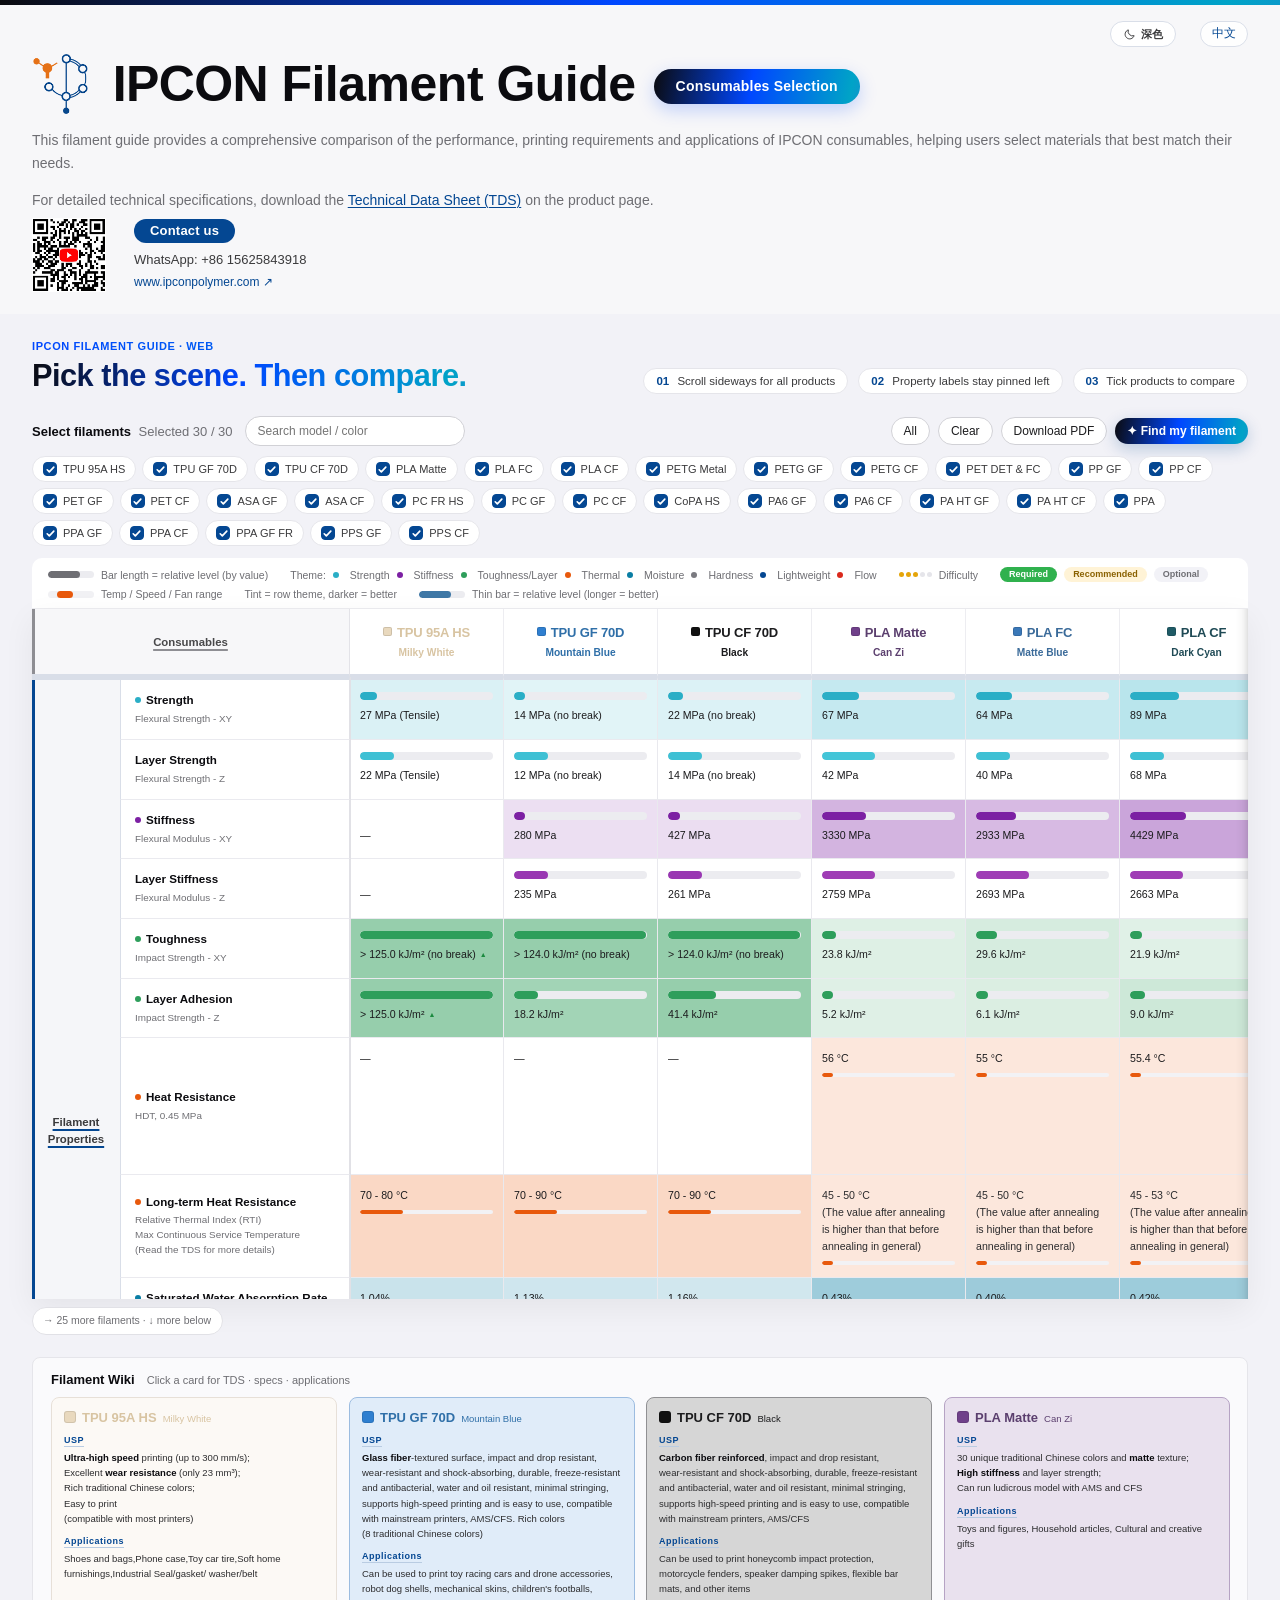
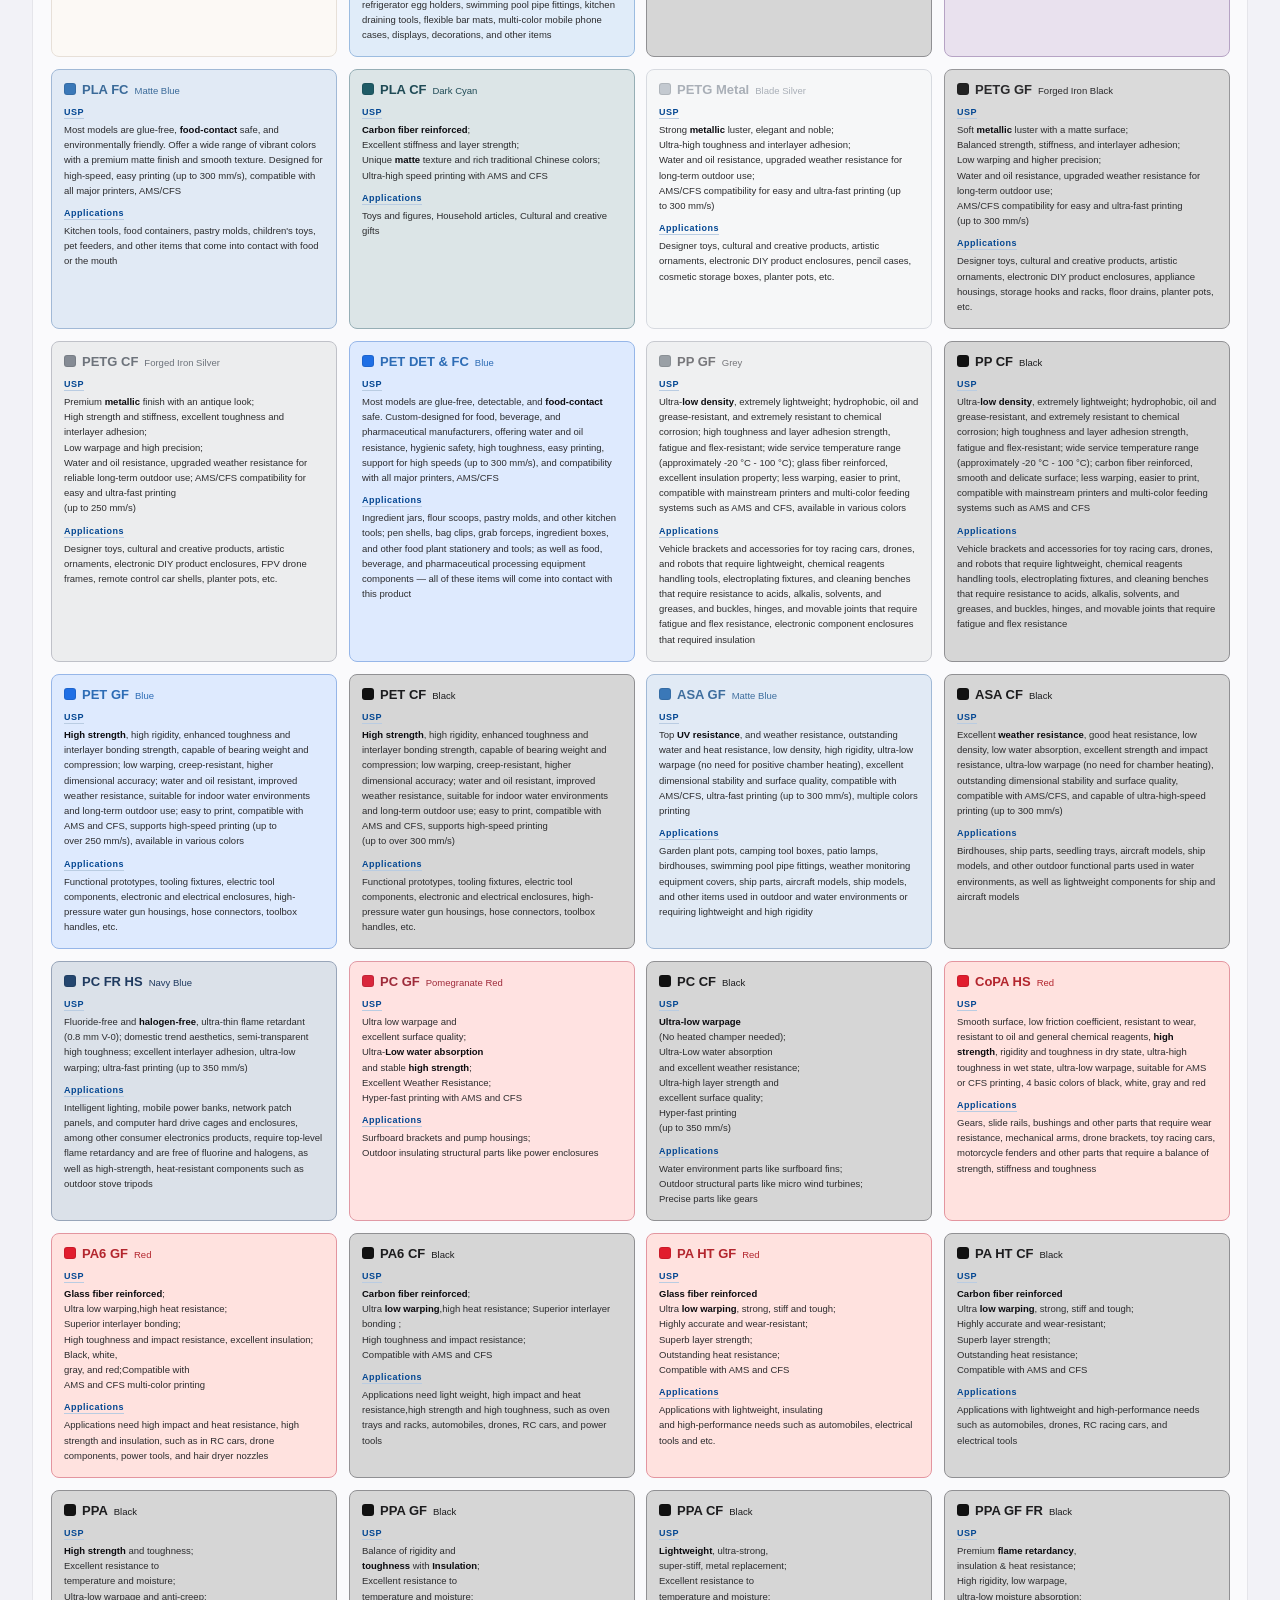
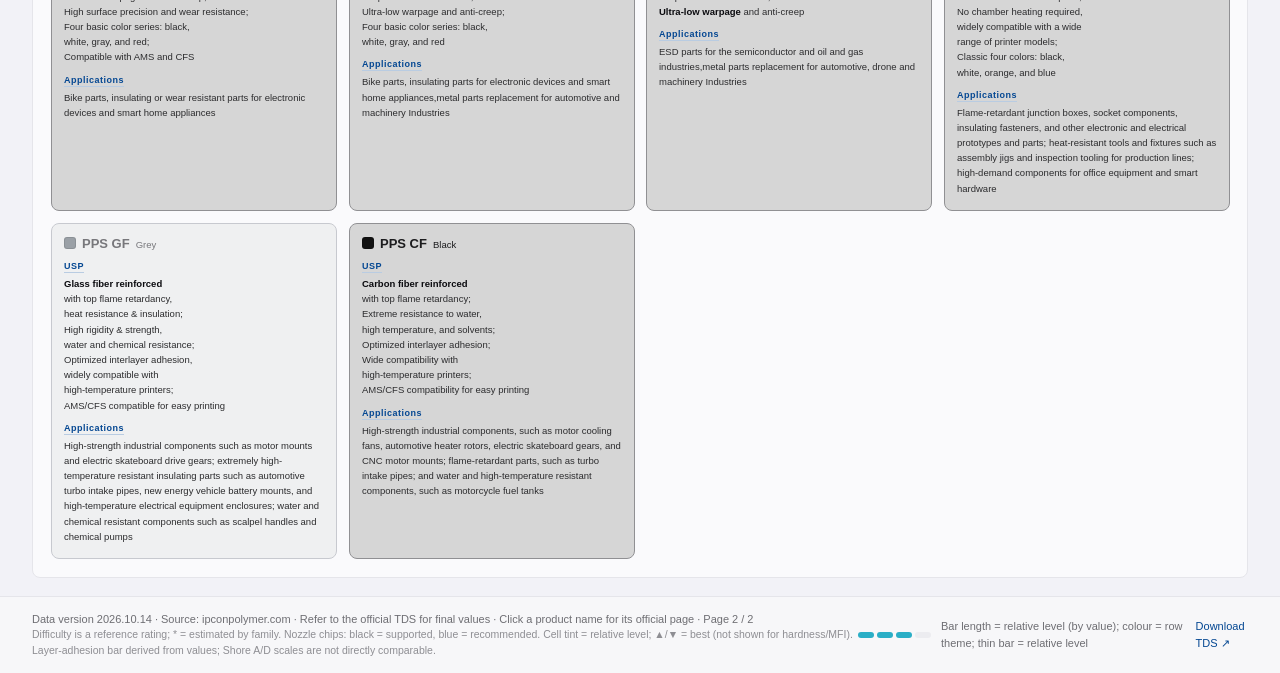
==== commit 6f675862: "Publish IPCON filament guide" ====
--- a/en.html
+++ b/en.html
@@ -400,7 +400,7 @@
 .ctext b { font-weight: 600; color: var(--ink); }
 
 
-</style><meta name="ipcon-ai-endpoint" content="https://ipcon-ai.pages.dev/"><link rel="stylesheet" href="assets/tokens.css?v=102c7d27"><link rel="stylesheet" href="assets/web.css?v=31e850f0"><link rel="stylesheet" href="assets/theme-dark.css?v=bb1b5134"></head><body class=" web">
+</style><meta name="ipcon-ai-endpoint" content="https://ipcon-ai.pages.dev/"><link rel="stylesheet" href="assets/tokens.css?v=102c7d27"><link rel="stylesheet" href="assets/web.css?v=8ef7377b"><link rel="stylesheet" href="assets/theme-dark.css?v=d2c31c78"></head><body class=" web">
 <div class="topbar"></div>
 <div class="hdr">
 <div class="hl">
@@ -463,7 +463,7 @@
           <span class="ai-ds-status" id="aiDsStatus" data-state="checking"><i></i><em>检测中</em></span>
         </div>
         <form class="ai-chat-form" id="aiChatForm">
-          <input id="aiChatInput" type="text" autocomplete="off" placeholder="e.g. Which three handle the most heat?">
+          <div class="ai-input-wrap"><input id="aiChatInput" type="text" autocomplete="off" placeholder="e.g. Which three handle the most heat?"><span class="ai-placeholder" aria-hidden="true">e.g. Which three handle the most heat?</span></div>
           <button type="submit">Send</button>
         </form>
       </div>
@@ -522,9 +522,9 @@
       <div class="ai-chat-log" id="wikiChatLog"></div>
       <div class="ai-chat-tools"><div class="ai-chat-suggest" id="wikiChatSuggest"></div><span class="ai-ds-status" id="wikiDsStatus" data-state="checking"><i></i><em>检测中</em></span></div>
       <form class="ai-chat-form" id="wikiChatForm">
-        <input id="wikiChatInput" type="text" autocomplete="off" placeholder="e.g. Is this suitable for a high-temperature structural part?">
+        <div class="ai-input-wrap"><input id="wikiChatInput" type="text" autocomplete="off" placeholder="e.g. Is this suitable for a high-temperature structural part?"><span class="ai-placeholder" aria-hidden="true">例如：这个材料适合做高温结构件吗？</span></div>
         <button type="submit">Send</button>
       </form>
     </div></div>
     </section>
-  </div><script src="assets/app.js?v=c0d30e0a" defer></script></body></html>+  </div><script src="assets/app.js?v=40865141" defer></script></body></html>
--- a/assets/web.css
+++ b/assets/web.css
@@ -19,7 +19,7 @@
 [data-theme="dark"] .web .hdr-theme .ico-moon { display: none; }
 [data-theme="dark"] .web .hdr-theme .ico-sun { display: block; }
 .web .hdr-theme:hover { border-color: var(--brand); color: var(--brand); }
-.web .hdr-lang { position: absolute; top: 16px; right: 32px; z-index: 6; background: rgba(255,255,255,.86); border: 1px solid var(--line-strong); border-radius: 999px; padding: 5px 11px; font-size: 11.5px; color: var(--brand); text-decoration: none; }
+.web .hdr-lang { position: absolute; top: 16px; right: 32px; z-index: 6; display: inline-flex; align-items: center; justify-content: center; box-sizing: border-box; height: 26px; background: rgba(255,255,255,.86); border: 1px solid var(--line-strong); border-radius: 999px; padding: 0 11px; font-size: 11.5px; line-height: 1; color: var(--brand); text-decoration: none; }
 .web .cta { background-image: var(--brand-grad); background-size: 200% 100%; background-repeat: repeat; animation: titleFlow var(--brand-speed) linear infinite; box-shadow: 0 6px 18px rgba(0,71,255,.22); transition: transform .22s ease, filter .22s ease; }
 .web .cta:hover { transform: translateY(-1px); filter: brightness(1.06); }
 .web .hl, .web .title-row, .web .sub { max-width: 100%; }
@@ -30,14 +30,14 @@
 
 
 
-.web .wg-row { display: flex; align-items: flex-end; justify-content: space-between; gap: 24px; flex-wrap: wrap; margin-top: 6px; }
-
-.web .wg-steps { display: flex; gap: 10px; flex-wrap: wrap; }
+.web .wg-row { position: relative; display: flex; align-items: flex-end; justify-content: flex-start; gap: 24px; flex-wrap: wrap; margin-top: 6px; min-height: 34px; }
+
+.web .wg-steps { position: absolute; right: 0; bottom: 0; display: flex; gap: 10px; flex-wrap: wrap; }
 .web .wg-steps span { background: var(--c-fff); border: 1px solid var(--line); border-radius: 999px; padding: 6px 12px; font-size: 11.5px; color: var(--text-2); }
 .web .wg-steps b { color: var(--brand); margin-right: 5px; font-weight: 700; }
 
 
-.web .tb-main { display: flex; align-items: center; gap: 12px; flex-wrap: wrap; max-width: 1500px; }
+.web .tb-main { display: flex; align-items: center; gap: 12px; flex-wrap: wrap; width: 100%; }
 .web .tb-title { font-size: 13px; font-weight: 700; color: var(--ink); }
 .web .tb-title span { color: var(--muted); font-weight: 500; margin-left: 4px; }
 .web .tb-search input { width: 220px; border: 1px solid var(--c-d1d1d6); background: var(--c-fff); border-radius: 999px; padding: 7px 12px; font: inherit; font-size: 12px; outline: none; }
@@ -125,7 +125,7 @@
 .web .tg-accent { color: var(--brand); }
 
 @keyframes webRise { from { opacity: 0; transform: translateY(12px); } to { opacity: 1; transform: translateY(0); } }
-.web .web-guide { padding: 26px 32px 8px; max-width: 1500px;  animation: webRise 1.1s cubic-bezier(.2,.75,.2,1) both; }
+.web .web-guide { padding: 26px 32px 8px; max-width: none;  animation: webRise 1.1s cubic-bezier(.2,.75,.2,1) both; }
 .web .web-toolbar { position: relative; z-index: 20; padding: 14px 32px 12px; background: var(--page);  animation: webRise 1.1s cubic-bezier(.2,.75,.2,1) .06s both; }
 
 .web .table-viewport.scrolled { box-shadow: 0 18px 44px rgba(0,0,0,.10), inset 0 10px 14px -14px rgba(0,0,0,.22); }
@@ -190,13 +190,13 @@
 .ai-result:nth-child(2) .ai-rank { background: var(--c-0a7ea4); }
 .ai-result:nth-child(3) .ai-rank { background: var(--c-2aaec6); }
 .ai-r-main { flex: 1; min-width: 0; }
-.ai-r-name { font-size: 14px; font-weight: 700; color: var(--ink); }
+.ai-r-name { display: flex; flex-wrap: wrap; align-items: center; gap: 6px; font-size: 14px; font-weight: 700; color: var(--ink); }
 .ai-r-name small { font-weight: 500; color: var(--muted-2); font-size: 11px; margin-left: 6px; }
 .ai-r-stats { margin-top: 3px; font-size: 11px; color: var(--muted); line-height: 1.5; }
 .ai-score { font-variant-numeric: tabular-nums; font-size: 18px; font-weight: 700; color: var(--brand); min-width: 46px; text-align: right; }
 .ai-add { border: 1px solid var(--brand); background: var(--c-fff); color: var(--brand); border-radius: 999px; padding: 6px 10px; font: inherit; font-size: 11px; cursor: pointer; white-space: nowrap; }
 .ai-add:hover { background: var(--brand); color: var(--c-fff); }
-.ai-foot { display: flex; align-items: center; gap: 10px; flex-wrap: wrap; margin-top: 20px; padding-bottom: 10px; }
+.ai-foot { display: flex; align-items: center; gap: 10px; flex-wrap: wrap; margin-top: 0; padding-bottom: 6px; }
 .ai-primary { border: 0; border-radius: 999px; padding: 10px 18px; background-image: var(--brand-grad); background-size: 200% 100%; background-repeat: repeat; animation: titleFlow var(--brand-speed) linear infinite; color: var(--c-fff); font: inherit; font-size: 12.5px; font-weight: 600; cursor: pointer; box-shadow: 0 6px 18px rgba(4,71,146,.24); }
 .ai-primary:hover { filter: brightness(1.06); }
 .ai-primary:disabled { opacity: .45; cursor: not-allowed; box-shadow: none; filter: none; }
@@ -206,7 +206,7 @@
 .ai-top-select { appearance: none; -webkit-appearance: none; border: 0; border-radius: 999px; padding: 10px 30px 10px 16px; color: var(--c-fff); font: inherit; font-size: 12.5px; font-weight: 600; cursor: pointer; background-image: var(--brand-grad); background-size: 200% 100%; background-repeat: repeat; animation: titleFlow var(--brand-speed) linear infinite; }
 .ai-top-select:disabled { opacity: .45; cursor: not-allowed; }
 .ai-top-select option { color: var(--ink-2); background: var(--c-fff); }
-.ai-chat { margin-top: 18px; padding: 14px 0 10px; border-top: 1px solid var(--c-e4e9f2); }
+.ai-chat { margin-top: 18px; padding: 14px 0 0; border-top: 1px solid var(--c-e4e9f2); }
 .ai-chat-head { display: flex; align-items: baseline; margin-top: 2px; justify-content: space-between; gap: 10px; }
 
 .ai-chat-head span { font-size: 10.5px; color: var(--muted-2); }
@@ -232,8 +232,8 @@
 .ai-chat-suggest { display: flex; flex-wrap: wrap; gap: 6px; }
 .ai-chat-suggest button { border: 1px solid var(--line-strong); background: var(--c-fff); color: var(--text-2); border-radius: 999px; padding: 4px 9px; font: inherit; font-size: 10.5px; cursor: pointer; }
 
-.ai-chat-form { display: flex; gap: 8px; margin: 12px 0 16px; }
-.ai-chat-form input { flex: 1; min-width: 0; border: 1px solid var(--line-strong); border-radius: 999px; padding: 8px 12px; font: inherit; font-size: 12px; outline: none; }
+.ai-chat-form { display: flex; gap: 8px; margin: 16px 0; }
+.ai-chat-form input { flex: 1; min-width: 0; box-sizing: border-box; height: 36px; border: 1px solid var(--line-strong); border-radius: 999px; padding: 7px 12px; font: inherit; font-size: 12px; line-height: 20px; outline: none; }
 
 
 .ai-note { margin-left: auto; font-size: 10.5px; color: var(--muted-2); }
@@ -276,8 +276,8 @@
 
 @media (max-width: 760px) {
   .web .hdr { padding: 38px 16px 14px; }
-  .web .hdr-theme { top: 10px; right: 72px; min-width: 58px; height: 24px; padding: 0 8px; font-size: 10.5px; }
-.web .hdr-lang { top: 10px; right: 16px; font-size: 11px; padding: 4px 9px; }
+  .web .hdr-theme { top: 10px; right: 88px; min-width: 58px; height: 24px; padding: 0 8px; font-size: 10.5px; }
+.web .hdr-lang { top: 10px; right: 16px; height: 24px; font-size: 11px; padding: 0 9px; }
   .web .hr { display: none; }
   .web .mark { height: 42px; margin-right: 12px; }
   .web h1 { font-size: 30px; }
@@ -287,8 +287,8 @@
   .web .legendbar, .web .web-toolbar, .web .foot { padding-left: 16px; padding-right: 16px; }
   .web .web-guide { padding: 18px 16px 2px; }
   .web .web-guide h2 { font-size: 26px; }
-  .web .wg-row { gap: 10px; }
-  .web .wg-steps { gap: 6px; }
+  .web .wg-row { gap: 10px; min-height: 0; display: block; }
+  .web .wg-steps { position: static; right: auto; margin-top: 9px; gap: 6px; }
   .web .wg-steps span { font-size: 10.5px; padding: 5px 9px; }
   .web .web-toolbar { padding-top: 10px; padding-bottom: 8px; }
   .web .tb-main { gap: 8px; }
@@ -326,7 +326,7 @@
   .web .web-guide h2 { font-size: 23px; }
 }
 html.theme-switching .web *, html.theme-switching .web *::before, html.theme-switching .web *::after { transition: none; }
-@media (max-width: 960px) { .web .hdr-theme { top: 12px; } }
+@media (min-width: 761px) and (max-width: 960px) { .web .hdr-theme { top: 12px; } }
 
 /* theme palette transition */
 body.web, .hdr, .legendbar, .web-toolbar, .table-viewport, .grid th.corner, .grid th.prod,
@@ -501,9 +501,6 @@
 .wiki-visual-value .rngtxt { font-size: 11.5px; }
 .wiki-visual-value .nozmat { font-size: 11px; }
 .wiki-visual-value .pill { font-size: 10px; }
-@media (max-width: 700px) {
-  .wiki-visual-row { grid-template-columns: 1fr; gap: 4px; }
-}
 
 .wiki-visual-value .mtag { display: inline-block; margin-bottom: 4px; font-size: 8.5px; color: var(--muted); }
 
@@ -534,7 +531,7 @@
 .wiki-timeline i { font-style: normal; color: var(--muted); font-size: 10px; }
 
 /* assistant/wiki chat module uses the DeepSeek accent */
-.ai-chat-form button { border: 0; border-radius: 999px; padding: 8px 14px; background: var(--brand); color: var(--c-fff); font: inherit; font-size: 12px; cursor: pointer;  background: var(--ds); }
+.ai-chat-form button { height: 36px; border: 0; border-radius: 999px; padding: 8px 14px; background: var(--brand); color: var(--c-fff); font: inherit; font-size: 12px; cursor: pointer;  background: var(--ds); }
 .ai-chat-form input:focus { border-color: var(--brand); box-shadow: 0 0 0 3px rgba(4,71,146,.10);  border-color: var(--ds); box-shadow: 0 0 0 3px rgba(77,107,254,.14); }
 .ai-chat-head b { font-size: 12.5px; color: var(--ink);  color: var(--ds); }
 .ai-chat-suggest button:hover { border-color: var(--brand); color: var(--brand);  border-color: var(--ds); color: var(--ds); }
@@ -715,4 +712,30 @@
 .wiki-stat.long .ws-track { grid-column: 1; max-width: 100%; }
 .wiki-stat.long .wiki-stat-label { width: 100%; }
 
-/* mobile dialogs: the scroll container must fit inside the panel, not exceed it */+/* mobile dialogs: the scroll container must fit inside the panel, not exceed it */
+.ai-r-dot { width: 8px; height: 8px; border-radius: 2px; flex: none; border: 1px solid rgba(0,0,0,.12); }
+@media (max-width: 760px) {
+}
+.wiki-visual-value .noz { width: max-content; max-width: none; grid-template-columns: repeat(4, 26px); gap: 3px; }
+
+.ai-r-name b { white-space: nowrap; font-weight: 700; }
+
+/* mobile wiki values need their own row; the two-column rule is declared later above */
+@media (max-width: 700px) {
+  .wiki-visual-row { grid-template-columns: 1fr; gap: 6px; }
+}
+
+/* single-line chat input: explicit height removes baseline/padding drift */
+@media (max-width: 760px) {
+  .ai-chat-form input { height: 42px; padding: 10px 12px; line-height: 20px; }
+  .ai-chat-form button { height: 42px; }
+}
+
+
+/* custom placeholder: native input text is transparent, overlay is flex-centered */
+.ai-input-wrap { position: relative; flex: 1; min-width: 0; display: flex; }
+.ai-input-wrap input { flex: 1; width: 100%; min-width: 0; }
+.ai-chat-form input::placeholder { color: transparent; font-size: 12px; line-height: 1; }
+.ai-placeholder { position: absolute; left: 13px; right: 13px; top: 0; bottom: 0; display: flex; align-items: center; pointer-events: none; color: var(--muted-2); font-size: 12px; line-height: 1; white-space: nowrap; overflow: hidden; text-overflow: ellipsis; }
+.ai-chat-form input:focus + .ai-placeholder,
+.ai-chat-form input:not(:placeholder-shown) + .ai-placeholder { opacity: 0; }
--- a/assets/theme-dark.css
+++ b/assets/theme-dark.css
@@ -49,7 +49,7 @@
 [data-theme="dark"] .ai-add { background: var(--c-1b1d26); color: var(--c-8fb4ff); border-color: var(--c-3a5a90); }
 [data-theme="dark"] .ai-empty { background: var(--c-1b1d26); border-color: var(--c-343640); color: var(--c-a0a0a8); }
 [data-theme="dark"] .ai-chat-form input { background: var(--c-15161c); border-color: var(--c-343640); color: var(--c-f5f5f7); }
-[data-theme="dark"] .ai-chat-form input::placeholder { color: var(--c-777b85); }
+[data-theme="dark"] .ai-chat-form input::placeholder { color: transparent; }
 [data-theme="dark"] .ai-chat-suggest button { background: var(--c-1b1d26); border-color: var(--c-343640); color: var(--c-d8d8de); }
 [data-theme="dark"] .ai-msg.bot { background: var(--c-171a24); border-color: var(--c-2e3140); color: var(--c-e8e8ec); }
 
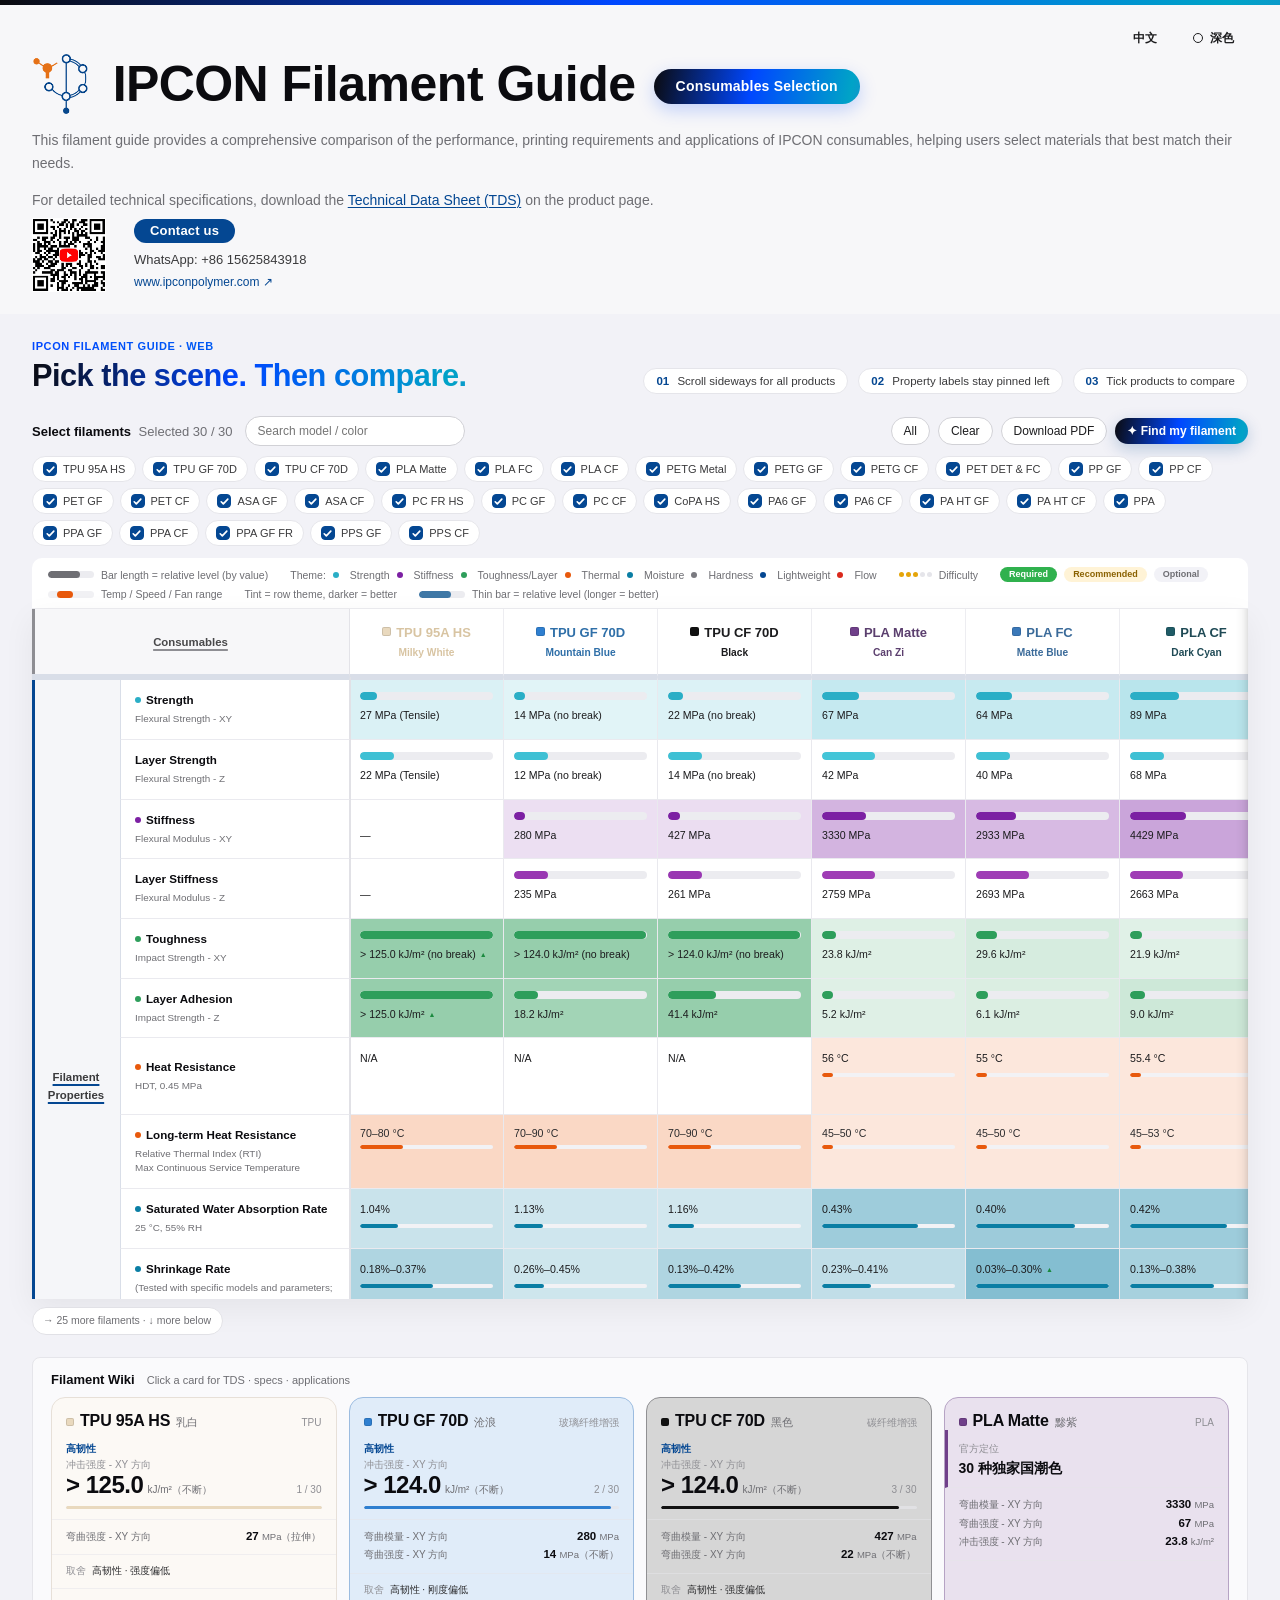
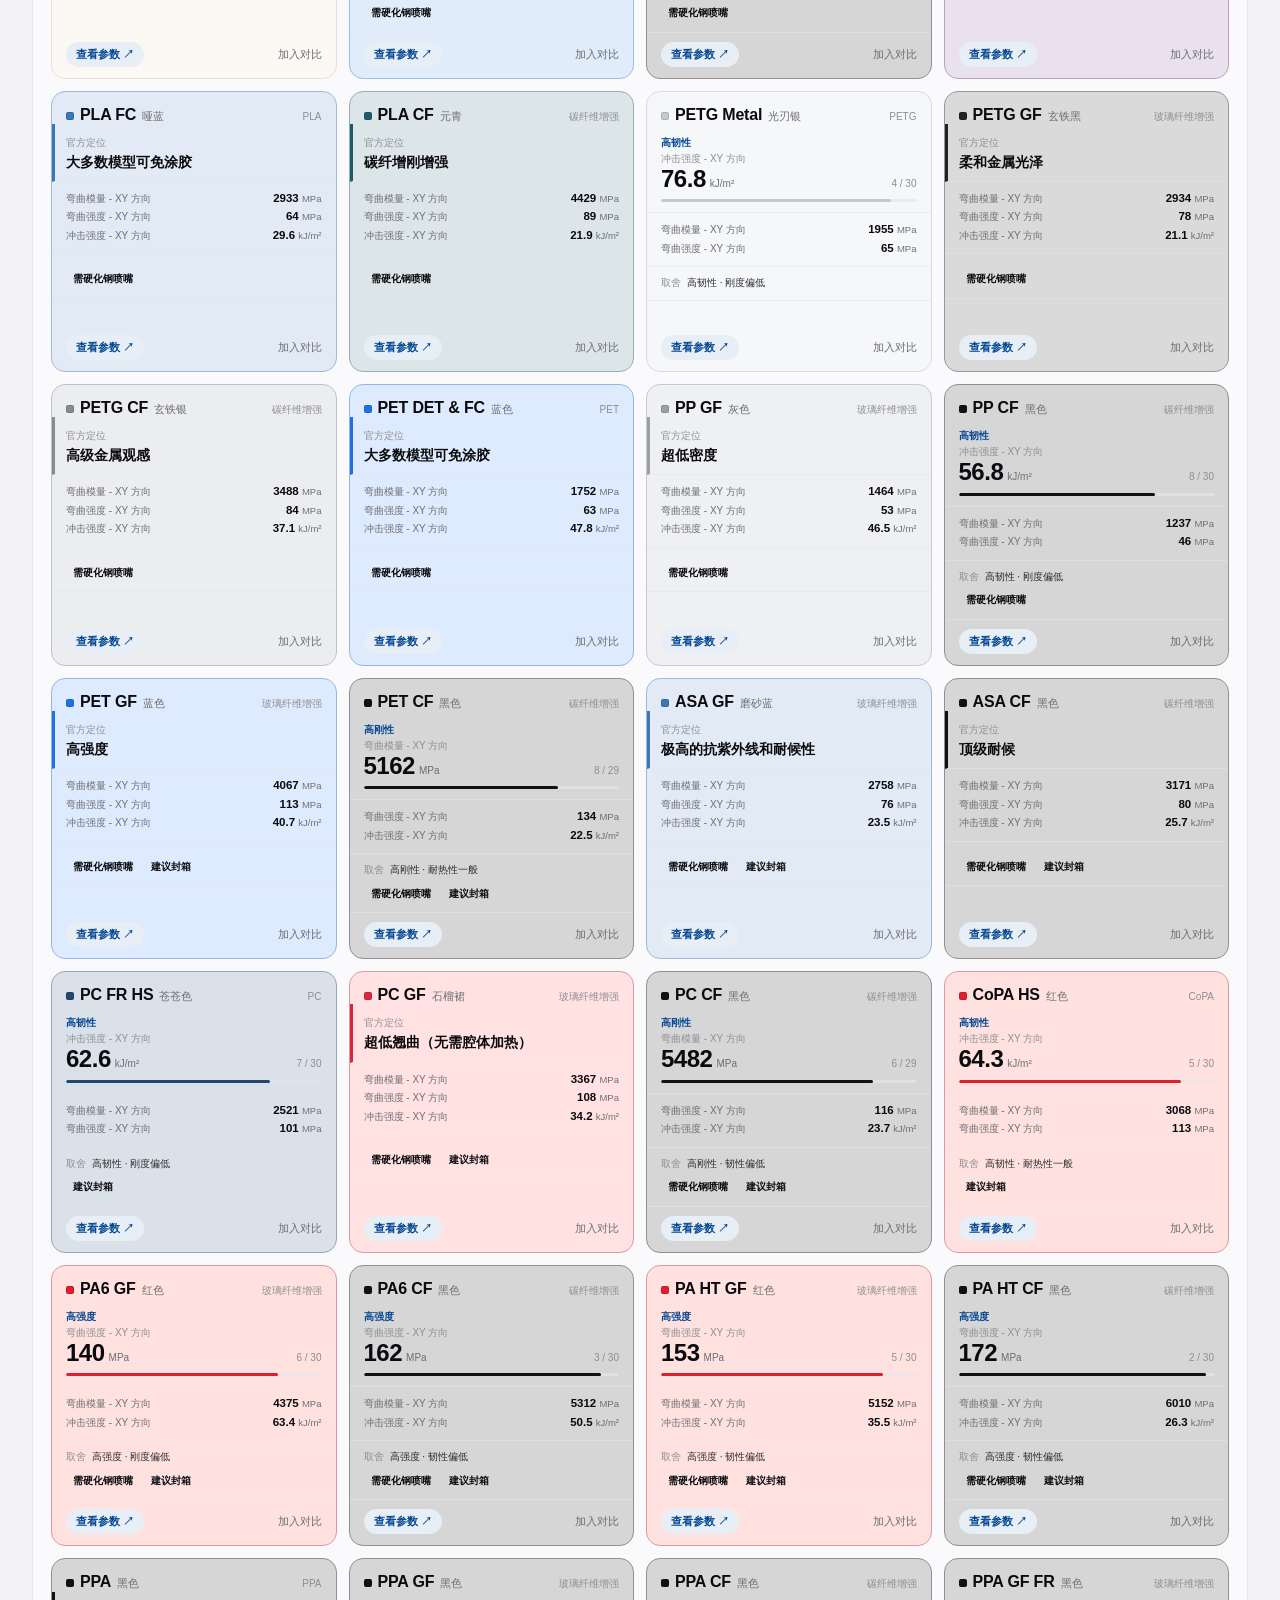
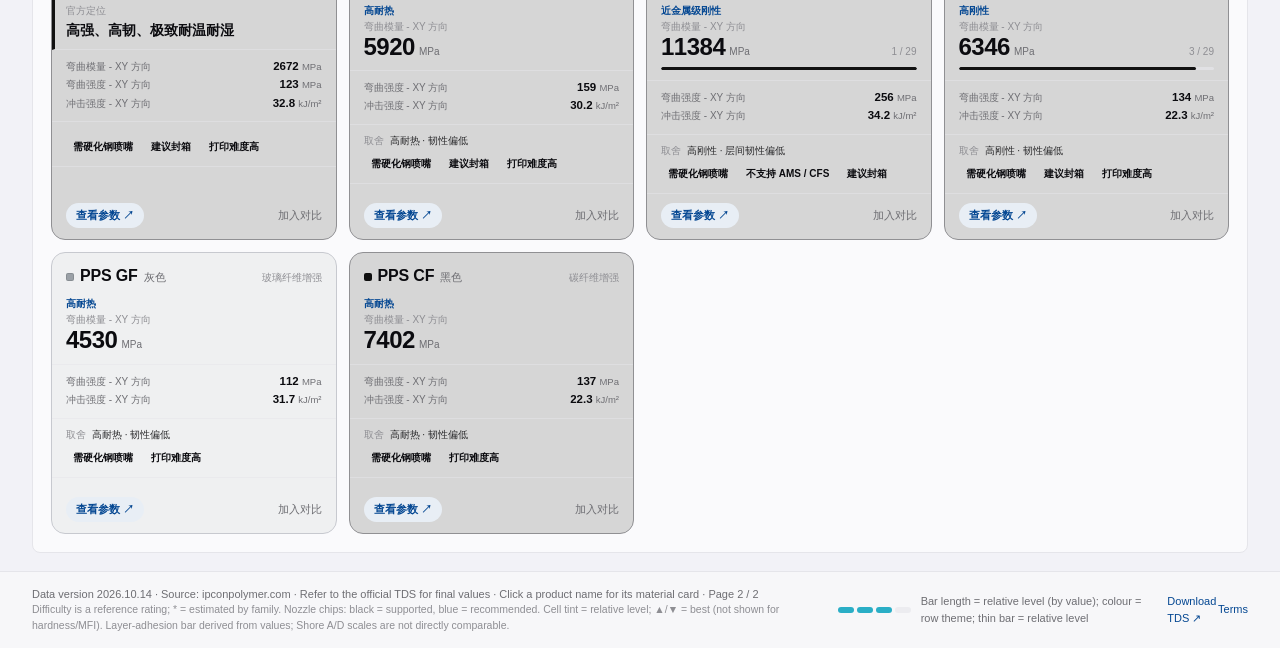
==== commit 99e4e052: "Release IPCON filament guide 1.1" ====
--- a/en.html
+++ b/en.html
@@ -1,406 +1,4 @@
-<html lang="en"><head><script>try{const t=localStorage.getItem('ipcon-theme');if(t==='dark'||(!t&&matchMedia('(prefers-color-scheme: dark)').matches))document.documentElement.dataset.theme='dark';}catch(e){}</script><meta name="viewport" content="width=device-width, initial-scale=1"><meta charset="utf-8"><title>IPCON Filament Guide</title><style>
-
-:root {
-  /* layout */
-  --frame-w: 3px;
-  --page-pad: 48px;
-  --col-group: 96px;
-  --col-label: 270px;
-  --radius: 8px;
-  --radius-pill: 999px;
-
-  /* lines */
-  --line-strong: #C7C7CC;
-  --line-cell: #EAEAEF;
-  --line-soft: #E9E9EE;
-  --line-label: #E1E1E6;
-  --line-header: #ECECF0;
-  --line-edge: #E3E3E8;
-
-  /* surfaces */
-  --surface: #FFFFFF;
-  --surface-2: #F7F7F9;
-  --surface-3: #F2F2F7;
-  --surface-group: #F5F6F9;
-
-  /* ink */
-  --ink: #0B0B0F;
-  --ink-2: #1C1C1E;
-  --ink-3: #3A3A3C;
-  --ink-4: #48484A;
-  --muted: #6E6E73;
-  --muted-2: #8E8E93;
-
-  /* brand + semantics */
-  --brand: #044792;
-  --brand-2: #0A7EA4;
-  --ok: #30B14E;
-  --warn-bg: #FFF3D6;
-  --warn-ink: #8A6100;
-  --danger: #DA291C;
-
-  /* heat */
-
-  /* section accents */
-  --sec-neutral: #8E8E93;
-  --sec-property: #044792;
-  --sec-prep: #0A7EA4;
-  --sec-settings: #6B5BD2;
-  --sec-post: #D97706;
-  --sec-app: #1B8A3F;
-}
-
-@page { size: 4992px 8000px; margin: 0; }
-
-* { box-sizing: border-box; margin: 0; padding: 0; }
-html, body { background: var(--surface); }
-.topbar { height: 6px; background: var(--brand); }
-
-body {
-  width: 4992px;
-  font-family: -apple-system, "SF Pro Text", "PingFang SC",
-               "Hiragino Sans GB", "Helvetica Neue", Arial, sans-serif;
-  color: var(--ink-2);
-  -webkit-print-color-adjust: exact;
-  print-color-adjust: exact;
-  -webkit-font-smoothing: antialiased;
-  text-spacing-trim: space-first;
-}
-
-/* ---------- header ---------- */
-.hdr {
-  background: var(--surface-2);
-  padding: 40px var(--page-pad) 36px;
-  display: flex;
-  align-items: flex-start;
-  justify-content: space-between;
-}
-.hl { max-width: 2100px; }
-.title-row { display: flex; align-items: center; }
-.mark { height: 62px; width: auto; margin-right: 24px; }
-h1 { font-size: 50px; font-weight: 600; letter-spacing: -.5px; color: var(--ink); }
-.brand { font-weight: 700; letter-spacing: -.6px; }
-.cta {
-  margin-left: 18px; margin-top: 4px;
-  background: var(--ink); color: #fff;
-  font-size: 14px; font-weight: 600; letter-spacing: .2px;
-  padding: 9px 22px 10px; border-radius: var(--radius-pill); white-space: nowrap;
-}
-.sub { margin-top: 14px; font-size: 14px; line-height: 1.65; color: var(--muted); }
-.sub a.inline-link {
-  color: var(--brand);
-  text-decoration: underline;
-  text-decoration-style: solid;
-  text-decoration-thickness: 1px;
-  text-underline-offset: 2px;
-}
-.hr { display: flex; align-items: center; gap: 28px; padding-top: 6px; }
-.qrs { display: flex; gap: 12px; }
-.qrs img { width: 74px; height: 74px; display: block; }
-.cinfo { min-width: 290px; }
-.chip {
-  display: inline-block; background: var(--brand); color: #fff;
-  font-size: 13px; font-weight: 600; letter-spacing: .2px;
-  padding: 4px 16px 5px; border-radius: var(--radius-pill);
-}
-.cl { margin-top: 8px; font-size: 13px; color: var(--ink-3); line-height: 1.45; }
-.cl.en { font-size: 11.5px; color: var(--muted); margin-top: 4px; }
-.cl.url { font-size: 12px; margin-top: 4px; }
-.cl.url a { color: var(--brand); text-decoration: none; }
-
-/* ---------- legend ---------- */
-.legendbar {
-  display: flex; flex-wrap: wrap; gap: 22px; align-items: center;
-  padding: 11px var(--page-pad) 10px;
-  background: var(--surface);
-  border-bottom: 1px solid var(--line-header);
-  font-size: 10.5px; color: var(--muted);
-}
-.legendbar .lg { display: inline-flex; align-items: center; gap: 7px; }
-.tdot { display: inline-block; width: 6px; height: 6px; border-radius: 50%; margin-right: 5px; vertical-align: 1px; }
-.legendbar .tdot { margin-right: 4px; }
-.legendbar .lbar { width: 46px; height: 7px; border-radius: var(--radius-pill); background: #ECECF0; overflow: hidden; }
-.legendbar .lbar i { display: block; height: 100%; border-radius: var(--radius-pill); background: #2AAEC6; }
-.legendbar .ldots { display: inline-flex; gap: 2px; }
-.legendbar .ldots i { width: 5px; height: 5px; border-radius: 50%; background: #E5E5EA; }
-.legendbar .ldots i.on { background: #E5A50A; }
-.legendbar .lrng { width: 46px; height: 7px; border-radius: var(--radius-pill); background: #F1F1F4; position: relative; }
-.legendbar .lrng i { position: absolute; left: 20%; width: 35%; top: 0; bottom: 0; border-radius: var(--radius-pill); background: #E8590C; }
-.legendbar .lbar.rel i { background: #3F78A6; }
-
-/* ---------- footer ---------- */
-.foot {
-  display: flex; align-items: center; justify-content: space-between;
-  background: var(--surface-2); border-top: 1px solid #E5E5EA;
-  padding: 18px var(--page-pad); color: var(--muted); font-size: 11px; line-height: 1.5;
-}
-.foot a { color: var(--brand); text-decoration: none; }
-.foot .fine { font-size: 10.5px; color: var(--muted-2); }
-.foot .legend { display: flex; align-items: center; gap: 10px; }
-.foot .swatch { display: inline-flex; gap: 3px; }
-.foot .swatch i { display: block; width: 16px; height: 6px; border-radius: var(--radius-pill); background: #ECECF0; }
-.foot .swatch i.on { background: #2AAEC6; }
-
-/* ---------- frame + grid ---------- */
-.frame {
-  width: 4992px;
-  border: var(--frame-w) solid var(--line-strong);
-  box-sizing: border-box;
-  background: var(--surface);
-}
-.grid {
-  width: 100%;
-  border-collapse: collapse;
-  table-layout: fixed;
-  border: none;
-}
-col.c-grp { width: 96px; }
-col.c-lab { width: 270px; }
-col.c-prod { width: 154.0000px; }
-
-/* ---------- header row ---------- */
-th.corner {
-  position: relative;
-  background: var(--surface-2); color: var(--ink-4);
-  font-size: 11.4px; font-weight: 600; text-align: center;
-  padding: 15px 6px;
-  border-bottom: var(--frame-w) solid var(--line-strong);
-  border-right: 1px solid var(--line-edge);
-  text-decoration: underline;
-  text-decoration-color: var(--sec-neutral);
-  text-decoration-thickness: 2px;
-  text-underline-offset: 3px;
-}
-th.corner::before {
-  content: "";
-  position: absolute;
-  left: 0; top: 0; bottom: 0;
-  width: var(--frame-w);
-  background: var(--sec-neutral);
-}
-th.prod {
-  background: var(--surface);
-  border-bottom: var(--frame-w) solid var(--line-strong);
-  border-right: 1px solid #EDEDF1;
-  padding: 16px 4px 15px;
-  vertical-align: middle; text-align: center;
-}
-.pm {
-  font-size: 13px; font-weight: 700;
-  color: var(--product-color, var(--ink));
-  letter-spacing: -.15px; line-height: 1.3;
-  font-variant-numeric: tabular-nums;
-}
-.grid th.prod .pm::before {
-  content: ""; display: inline-block; width: 7px; height: 7px;
-  margin-right: 5px; border-radius: 2px; vertical-align: 1px;
-  background: var(--swatch-color, var(--product-color, var(--muted)));
-  border: 0.5px solid rgba(0,0,0,.16);
-}
-.pm a { color: inherit; text-decoration: none; }
-.pc {
-  font-size: 10.2px;
-  color: var(--product-color, var(--muted));
-  margin-top: 4px; line-height: 1.3;
-}
-
-/* ---------- body grid ---------- */
-td {
-  border-right: 1px solid var(--line-soft);
-  border-bottom: 1px solid var(--line-cell);
-  vertical-align: middle;
-}
-
-/* section rule: one mechanism, first section included */
-.grid tr.section > * { border-top: var(--frame-w) solid var(--line-strong); }
-
-/* ---------- group column ---------- */
-td.grp {
-  position: relative;
-  background: var(--surface-group);
-  border-right: none;
-  text-align: center;
-  font-size: 11.4px; font-weight: 600; color: var(--ink-3);
-  line-height: 1.55;
-  padding: 12px 6px;
-  text-decoration: underline;
-  text-decoration-thickness: 2px;
-  text-underline-offset: 3px;
-  text-decoration-color: var(--accent, var(--line-strong));
-}
-td.grp::before {
-  content: "";
-  position: absolute;
-  left: 0; top: 0; bottom: 0;
-  width: var(--frame-w);
-  background: var(--accent, var(--line-strong));
-}
-td.grp.g0 { --accent: var(--sec-property); }
-td.grp.g1 { --accent: var(--sec-prep); }
-td.grp.g2 { --accent: var(--sec-settings); }
-td.grp.g3 { --accent: var(--sec-post); }
-td.grp.g4 { --accent: var(--sec-app); }
-
-/* ---------- label column ---------- */
-td.lab {
-  background: var(--surface);
-  border-left: 1px solid var(--line-strong);
-  border-right: 1px solid var(--line-label);
-  padding: 12px 14px;
-  text-align: left;
-}
-.lm { font-size: 11.6px; font-weight: 600; color: var(--ink); line-height: 1.45; }
-.ld { font-size: 9.9px; color: var(--muted); line-height: 1.5; margin-top: 3px; }
-
-/* ---------- value cells ---------- */
-td.v { padding: 12px 10px; text-align: left; }
-td.v.long { padding: 18px 16px; }
-.vt {
-  font-size: 10.6px; line-height: 1.6; color: #2C2C2E;
-  word-break: normal; overflow-wrap: break-word;
-  line-break: strict;
-  font-variant-numeric: tabular-nums;
-  text-wrap: balance;
-}
-td.v.long .vt { line-height: 1.7; text-wrap: pretty; hyphens: auto; }
-.vt b { font-weight: 700; color: var(--ink); }
-td.v:not(.long):not(.txt) .vt { font-weight: 500; color: var(--ink-2); }
-td.v.txt .vt { font-weight: 400; color: #2C2C2E; }
-td.v:not(.long) .note { font-weight: 400; }
-
-/* prose row: uniform weight, no !important */
-.grid tr.prose td.v:not(.txt) .vt,
-.grid tr.prose td.v.txt .vt { font-weight: 400; }
-
-/* ---------- bars (solid only) ---------- */
-.bar { width: 100%; height: 8px; background: #ECECF0; border-radius: var(--radius-pill); margin: 0 0 7px; overflow: hidden; }
-.bar i { display: block; height: 100%; border-radius: var(--radius-pill); }
-.bar.ghost { visibility: hidden; }
-.bar.empty { background: #F1F1F4; }
-.bar.derived i { background: #2E9E5B; }
-td.v.long .bar { margin: 0 0 6px; }
-.relbar { width: 100%; height: 4px; background: #F2F2F5; border-radius: var(--radius-pill); margin-top: 6px; overflow: hidden; }
-.relbar i { display: block; height: 100%; border-radius: var(--radius-pill); background: #3F78A6; }
-
-/* ---------- heat ---------- */
-.grid tbody tr:nth-child(n) td.v.hg1 { background: var(--th1); }
-.grid tbody tr:nth-child(n) td.v.hg2 { background: var(--th2); }
-.grid tbody tr:nth-child(n) td.v.hg3 { background: var(--th3); }
-.grid tbody tr:nth-child(n) td.v.hg4 { background: var(--th4); }
-
-/* ---------- chips / badges ---------- */
-.badge {
-  display: inline-block; background: var(--ok); color: #fff;
-  font-size: 10px; font-weight: 600; letter-spacing: .2px;
-  padding: 2px 10px 3px; border-radius: var(--radius-pill); white-space: nowrap;
-}
-.note { font-size: 9.6px; color: var(--muted); line-height: 1.5; margin-top: 5px; }
-.nw { white-space: nowrap; }
-.noz { display: grid; grid-template-columns: repeat(4, 26px); gap: 3px; margin-bottom: 6px; }
-td.v.nozcell { vertical-align: top; }
-.noz b {
-  display: inline-flex; align-items: center; justify-content: center;
-  width: 26px; height: 19px; border-radius: 5px;
-  font-size: 9.4px; font-weight: 600;
-  color: var(--line-strong); background: var(--surface);
-  border: 1px solid #E5E5EA;
-}
-.noz b.on { background: var(--ink-2); border-color: var(--ink-2); color: #fff; }
-.noz b.rec { background: #0A6FD1; border-color: #0A6FD1; color: #fff; }
-.nozmat { font-size: 8.6px; line-height: 1.45; color: var(--muted); }
-.ano { font-size: 9.6px; font-weight: 600; color: var(--ink); margin-bottom: 5px; }
-.asteps { display: flex; flex-direction: column; gap: 3px; }
-.astep { display: flex; align-items: baseline; gap: 6px; font-size: 9.2px; color: #2C2C2E; }
-.astep i { width: 5px; height: 5px; border-radius: 50%; background: var(--danger); flex: none; transform: translateY(-1px); }
-.acap { font-size: 8.6px; color: var(--muted); margin-top: 5px; }
-.diff { display: flex; align-items: center; gap: 7px; }
-.dots { display: inline-flex; gap: 2px; }
-.dots i { width: 5px; height: 5px; border-radius: 50%; background: #E5E5EA; }
-.dots.d1 i.on, .dots.d2 i.on { background: var(--ok); }
-.dots.d3 i.on { background: #E5A50A; }
-.dots.d4 i.on { background: #F97316; }
-.dots.d5 i.on { background: #FF3B30; }
-.dlabel { font-size: 9.2px; font-weight: 600; color: var(--ink-3); }
-.diff.d1 .dlabel, .diff.d2 .dlabel { color: #1B8A3F; }
-.diff.d3 .dlabel { color: #A16207; }
-.diff.d4 .dlabel { color: #C2410C; }
-.diff.d5 .dlabel { color: #B42318; }
-td.v.best .vt::after { content: "▲"; color: #1B8A3F; font-size: 7px; margin-left: 4px; vertical-align: 1px; }
-td.v.best.low .vt::after { content: "▼"; color: #1B8A3F; }
-
-/* ---------- pills / range / dry chips ---------- */
-.pill { display: inline-flex; align-items: center; gap: 4px; border-radius: var(--radius-pill);
-  font-size: 9px; font-weight: 600; padding: 2px 9px 3px; white-space: nowrap; }
-.pill.ok { background: var(--ok); color: #fff; }
-.pill.rec { background: var(--warn-bg); color: var(--warn-ink); }
-.pill.no { background: var(--surface-3); color: var(--muted); }
-.pillnote { font-size: 8.5px; color: var(--muted); line-height: 1.45; margin-top: 5px; }
-.rng { width: 100%; }
-.rngtxt { font-size: 9.2px; color: #2C2C2E; }
-.rngbar { position: relative; height: 6px; background: #F1F1F4; border-radius: var(--radius-pill); margin-top: 5px; overflow: hidden; }
-.rngbar i { position: absolute; top: 0; bottom: 0; border-radius: var(--radius-pill); }
-.dry { display: flex; flex-wrap: wrap; gap: 4px; }
-.dchip { display: inline-flex; align-items: baseline; gap: 3px; background: var(--surface-3);
-  border-radius: 6px; padding: 2px 7px 3px; font-size: 9.2px; font-weight: 600; color: var(--ink-2); }
-.dchip span { font-weight: 500; color: var(--muted); font-size: 8.6px; }
-.ic { width: 16px; height: 16px; display: block; margin: 0 auto; }
-
-/* merged universal row */
-td.v.merged { text-align: left; padding: 14px 16px; }
-.mtag { display: inline-block; font-size: 9px; font-weight: 600; color: var(--brand);
-  background: #EAF2FC; border-radius: var(--radius-pill); padding: 2px 8px 3px; margin-right: 10px; vertical-align: 1px; }
-
-/* ---------- variants ---------- */
-body.ra td.v:not(.long) { text-align: right; }
-body.ra td.v:not(.long) .bar { margin-left: auto; margin-right: 0; }
-body.ra td.v:not(.long) .ic { margin-left: auto; margin-right: 0; }
-
-body.light td.v { border-right: none; }
-body.light th.prod { border-right: none; }
-
-/* ---------- applications / cards ---------- */
-.apps { background: #FAFAFC; border-top: none; }
-.appshead { display: flex; align-items: baseline; gap: 12px; padding: 16px var(--page-pad) 12px; }
-.appshead .at { font-size: 13px; font-weight: 600; color: var(--ink); }
-.appshead .as { font-size: 11px; color: var(--muted); }
-.appgrid {
-  display: grid;
-  grid-template-columns: repeat(10, minmax(0, 1fr));
-  gap: 12px;
-  padding: 0 var(--page-pad) 22px;
-}
-.card {
-  background: var(--surface);
-  border: 1px solid var(--line-soft);
-  border-radius: var(--radius);
-  padding: 12px 12px 14px;
-}
-.cname { display: flex; align-items: baseline; gap: 6px; }
-.cmodel {
-  font-size: 13px; font-weight: 700;
-  color: var(--product-color, var(--ink));
-}
-.cmodel a { color: inherit; text-decoration: none; }
-.ccolor {
-  font-size: 9.5px;
-  color: var(--product-color, var(--muted));
-}
-.clabel {
-  font-size: 9px; font-weight: 700; color: var(--brand); letter-spacing: .5px;
-  margin: 10px 0 5px;
-  text-decoration: underline;
-  text-decoration-color: #B9CCE2;
-  text-decoration-thickness: 1px;
-  text-underline-offset: 3px;
-}
-.ctext {
-  font-size: 9.5px; line-height: 1.6; color: #2C2C2E;
-  word-break: normal; overflow-wrap: break-word; line-break: strict;
-}
-.ctext b { font-weight: 600; color: var(--ink); }
-
-
-</style><meta name="ipcon-ai-endpoint" content="https://ipcon-ai.pages.dev/"><link rel="stylesheet" href="assets/tokens.css?v=102c7d27"><link rel="stylesheet" href="assets/web.css?v=8ef7377b"><link rel="stylesheet" href="assets/theme-dark.css?v=d2c31c78"></head><body class=" web">
+<html lang="en"><head><script>try{const t=localStorage.getItem('ipcon-theme');if(t==='dark'||(!t&&matchMedia('(prefers-color-scheme: dark)').matches))document.documentElement.dataset.theme='dark';}catch(e){}</script><meta name="viewport" content="width=device-width, initial-scale=1"><meta charset="utf-8"><title>IPCON Filament Guide</title><meta name="robots" content="index,follow,noai,noimageai"><link rel="license" href="terms.html"><link rel="stylesheet" href="assets/islands/header-controls.css?v=06e613db"><link rel="stylesheet" href="assets/islands/card-grid.css?v=cc31c964"><meta name="ipcon-ai-endpoint" content="https://ipcon-ai.pages.dev/"><meta name="ipcon-version" content="1.1"><link rel="stylesheet" href="assets/base.css?v=2f6e8c74"><link rel="stylesheet" href="assets/tokens.css?v=9d9f7dd4"><link rel="stylesheet" href="assets/web.css?v=65e8e41a"><link rel="stylesheet" href="assets/theme-dark.css?v=7a1f21a1"><noscript><link rel="stylesheet" href="assets/noscript.css"></noscript></head><body class=" web has-island-controls has-island-card-grid">
 <div class="topbar"></div>
 <div class="hdr">
 <div class="hl">
@@ -412,13 +10,7 @@
 <div class="cinfo"><span class="chip">Contact us</span>
 <div class="cl">WhatsApp: +86 15625843918</div>
 <div class="cl url"><a href="https://www.ipconpolymer.com/">www.ipconpolymer.com ↗</a></div>
-</div></div><a class="hdr-lang" href="index.html">中文</a><button class="hdr-theme" id="themeToggle" type="button" aria-label="切换到深色主题">
-  <span class="theme-ico" aria-hidden="true">
-    <svg class="ico-moon" viewbox="0 0 24 24" fill="none" stroke="currentColor" stroke-width="1.8" stroke-linejoin="round"><path d="M20.5 14.2A8.5 8.5 0 0 1 9.8 3.5 8.5 8.5 0 1 0 20.5 14.2Z"></path></svg>
-    <svg class="ico-sun" viewbox="0 0 24 24" fill="none" stroke="currentColor" stroke-width="1.8" stroke-linecap="round"><circle cx="12" cy="12" r="4"></circle><path d="M12 2v2M12 20v2M4.9 4.9l1.4 1.4M17.7 17.7l1.4 1.4M2 12h2M20 12h2M4.9 19.1l1.4-1.4M17.7 6.3l1.4-1.4"></path></svg>
-  </span>
-  <span class="theme-label">深色</span>
-</button></div>
+</div></div><div id="island-header-controls" data-lang="en" data-href="index.html"></div></div>
 <div class="web-tools">
 <section class="web-guide">
   <div class="wg-eyebrow">IPCON Filament Guide · Web</div>
@@ -476,41 +68,77 @@
     </section>
   </div>
 </div><div class="table-shell"><div class="legendbar"><span class="lg"><span class="lbar"><i style="width:70%;background:#6E6E73"></i></span>Bar length = relative level (by value)</span><span class="lg">Theme: <span class="tdot" style="background:#2AAEC6"></span>Strength<span class="tdot" style="background:#7C20A3"></span>Stiffness<span class="tdot" style="background:#2E9E5B"></span>Toughness/Layer<span class="tdot" style="background:#E8590C"></span>Thermal<span class="tdot" style="background:#0A7EA4"></span>Moisture<span class="tdot" style="background:#7A7A80"></span>Hardness<span class="tdot" style="background:#044792"></span>Lightweight<span class="tdot" style="background:#DA291C"></span>Flow</span><span class="lg"><span class="ldots"><i class="on"></i><i class="on"></i><i class="on"></i><i></i><i></i></span>Difficulty</span><span class="lg"><span class="pill ok">Required</span><span class="pill rec">Recommended</span><span class="pill no">Optional</span></span><span class="lg"><span class="lrng"><i></i></span>Temp / Speed / Fan range</span><span class="lg">Tint = row theme, darker = better</span><span class="lg"><span class="lbar rel"><i style="width:70%"></i></span>Thin bar = relative level (longer = better)</span></div>
-<div class="table-scroll"><div class="table-viewport"><div class="frame"><table class="grid"><colgroup><col class="c-grp"><col class="c-lab"><col class="c-prod"><col class="c-prod"><col class="c-prod"><col class="c-prod"><col class="c-prod"><col class="c-prod"><col class="c-prod"><col class="c-prod"><col class="c-prod"><col class="c-prod"><col class="c-prod"><col class="c-prod"><col class="c-prod"><col class="c-prod"><col class="c-prod"><col class="c-prod"><col class="c-prod"><col class="c-prod"><col class="c-prod"><col class="c-prod"><col class="c-prod"><col class="c-prod"><col class="c-prod"><col class="c-prod"><col class="c-prod"><col class="c-prod"><col class="c-prod"><col class="c-prod"><col class="c-prod"><col class="c-prod"></colgroup><thead><tr><th class="corner" colspan="2">Consumables</th><th class="prod" data-col="0"><div class="pm" style="--product-color:#D8C4A2;--swatch-color:#E9D9BE"><a href="https://www.ipconpolymer.com/product/tpu-95a-hs/">TPU 95A HS</a></div><div class="pc" style="--product-color:#D8C4A2">Milky White</div></th><th class="prod" data-col="1"><div class="pm" style="--product-color:#2F6FA8;--swatch-color:#2F7FD0"><a href="https://www.ipconpolymer.com/product/tpu-gf-70d/">TPU GF 70D</a></div><div class="pc" style="--product-color:#2F6FA8">Mountain Blue</div></th><th class="prod" data-col="2"><div class="pm" style="--product-color:#1C1C1E;--swatch-color:#111111"><a href="https://www.ipconpolymer.com/product/tpu-cf-70d/">TPU CF 70D</a></div><div class="pc" style="--product-color:#1C1C1E">Black</div></th><th class="prod" data-col="3"><div class="pm" style="--product-color:#5B3F6E;--swatch-color:#70408A"><a href="https://www.ipconpolymer.com/product/pla-matte/">PLA Matte</a></div><div class="pc" style="--product-color:#5B3F6E">Can Zi</div></th><th class="prod" data-col="4"><div class="pm" style="--product-color:#3A6A99;--swatch-color:#3A78B8"><a href="https://www.ipconpolymer.com/product/pla-fc/">PLA FC</a></div><div class="pc" style="--product-color:#3A6A99">Matte Blue</div></th><th class="prod" data-col="5"><div class="pm" style="--product-color:#1F4A55;--swatch-color:#1F5B66"><a href="https://www.ipconpolymer.com/product/pla-cf/">PLA CF</a></div><div class="pc" style="--product-color:#1F4A55">Dark Cyan</div></th><th class="prod" data-col="6"><div class="pm" style="--product-color:#A9AFB7;--swatch-color:#C3C9D0"><a href="https://www.ipconpolymer.com/product/petg-metal/">PETG Metal</a></div><div class="pc" style="--product-color:#A9AFB7">Blade Silver</div></th><th class="prod" data-col="7"><div class="pm" style="--product-color:#2A2A2C;--swatch-color:#222222"><a href="https://www.ipconpolymer.com/product/petg-gf/">PETG GF</a></div><div class="pc" style="--product-color:#2A2A2C">Forged Iron Black</div></th><th class="prod" data-col="8"><div class="pm" style="--product-color:#6D737B;--swatch-color:#858B94"><a href="https://www.ipconpolymer.com/product/petg-cf/">PETG CF</a></div><div class="pc" style="--product-color:#6D737B">Forged Iron Silver</div></th><th class="prod" data-col="9"><div class="pm" style="--product-color:#2D6CB5;--swatch-color:#1F6FE5"><a href="https://www.ipconpolymer.com/product/pet-det-fc/">PET DET &amp; FC</a></div><div class="pc" style="--product-color:#2D6CB5">Blue</div></th><th class="prod" data-col="10"><div class="pm" style="--product-color:#77777B;--swatch-color:#9AA0A6"><a href="https://www.ipconpolymer.com/3d-printer-filament-collections/">PP GF</a></div><div class="pc" style="--product-color:#77777B">Grey</div></th><th class="prod" data-col="11"><div class="pm" style="--product-color:#1C1C1E;--swatch-color:#111111"><a href="https://www.ipconpolymer.com/3d-printer-filament-collections/">PP CF</a></div><div class="pc" style="--product-color:#1C1C1E">Black</div></th><th class="prod" data-col="12"><div class="pm" style="--product-color:#2D6CB5;--swatch-color:#1F6FE5"><a href="https://www.ipconpolymer.com/product/pet-gf/">PET GF</a></div><div class="pc" style="--product-color:#2D6CB5">Blue</div></th><th class="prod" data-col="13"><div class="pm" style="--product-color:#1C1C1E;--swatch-color:#111111"><a href="https://www.ipconpolymer.com/product/pet-cf/">PET CF</a></div><div class="pc" style="--product-color:#1C1C1E">Black</div></th><th class="prod" data-col="14"><div class="pm" style="--product-color:#3E6E9E;--swatch-color:#3A78B8"><a href="https://www.ipconpolymer.com/product/asa-gf/">ASA GF</a></div><div class="pc" style="--product-color:#3E6E9E">Matte Blue</div></th><th class="prod" data-col="15"><div class="pm" style="--product-color:#1C1C1E;--swatch-color:#111111"><a href="https://www.ipconpolymer.com/product/asa-cf/">ASA CF</a></div><div class="pc" style="--product-color:#1C1C1E">Black</div></th><th class="prod" data-col="16"><div class="pm" style="--product-color:#1F3A5F;--swatch-color:#24466F"><a href="https://www.ipconpolymer.com/product/pc-fr-hs/">PC FR HS</a></div><div class="pc" style="--product-color:#1F3A5F">Navy Blue</div></th><th class="prod" data-col="17"><div class="pm" style="--product-color:#9E2B3A;--swatch-color:#D9273C"><a href="https://www.ipconpolymer.com/product/pc-gf/">PC GF</a></div><div class="pc" style="--product-color:#9E2B3A">Pomegranate Red</div></th><th class="prod" data-col="18"><div class="pm" style="--product-color:#1C1C1E;--swatch-color:#111111"><a href="https://www.ipconpolymer.com/product/pc-cf/">PC CF</a></div><div class="pc" style="--product-color:#1C1C1E">Black</div></th><th class="prod" data-col="19"><div class="pm" style="--product-color:#B3262E;--swatch-color:#E11D2E"><a href="https://www.ipconpolymer.com/product/copa-hs/">CoPA HS</a></div><div class="pc" style="--product-color:#B3262E">Red</div></th><th class="prod" data-col="20"><div class="pm" style="--product-color:#B3262E;--swatch-color:#E11D2E"><a href="https://www.ipconpolymer.com/product/pa6-gf/">PA6 GF</a></div><div class="pc" style="--product-color:#B3262E">Red</div></th><th class="prod" data-col="21"><div class="pm" style="--product-color:#1C1C1E;--swatch-color:#111111"><a href="https://www.ipconpolymer.com/product/pa6-cf/">PA6 CF</a></div><div class="pc" style="--product-color:#1C1C1E">Black</div></th><th class="prod" data-col="22"><div class="pm" style="--product-color:#B3262E;--swatch-color:#E11D2E"><a href="https://www.ipconpolymer.com/product/paht-gf/">PA HT GF</a></div><div class="pc" style="--product-color:#B3262E">Red</div></th><th class="prod" data-col="23"><div class="pm" style="--product-color:#1C1C1E;--swatch-color:#111111"><a href="https://www.ipconpolymer.com/product/paht-cf/">PA HT CF</a></div><div class="pc" style="--product-color:#1C1C1E">Black</div></th><th class="prod" data-col="24"><div class="pm" style="--product-color:#1C1C1E;--swatch-color:#111111"><a href="https://www.ipconpolymer.com/product/ppa/">PPA</a></div><div class="pc" style="--product-color:#1C1C1E">Black</div></th><th class="prod" data-col="25"><div class="pm" style="--product-color:#1C1C1E;--swatch-color:#111111"><a href="https://www.ipconpolymer.com/product/ppa-gf/">PPA GF</a></div><div class="pc" style="--product-color:#1C1C1E">Black</div></th><th class="prod" data-col="26"><div class="pm" style="--product-color:#1C1C1E;--swatch-color:#111111"><a href="https://www.ipconpolymer.com/product/ppa-cf/">PPA CF</a></div><div class="pc" style="--product-color:#1C1C1E">Black</div></th><th class="prod" data-col="27"><div class="pm" style="--product-color:#1C1C1E;--swatch-color:#111111"><a href="https://www.ipconpolymer.com/product/ppa-gf-fr/">PPA GF FR</a></div><div class="pc" style="--product-color:#1C1C1E">Black</div></th><th class="prod" data-col="28"><div class="pm" style="--product-color:#77777B;--swatch-color:#9AA0A6"><a href="https://www.ipconpolymer.com/product/pps-gf/">PPS GF</a></div><div class="pc" style="--product-color:#77777B">Grey</div></th><th class="prod" data-col="29"><div class="pm" style="--product-color:#1C1C1E;--swatch-color:#111111"><a href="https://www.ipconpolymer.com/product/pps-cf/">PPS CF</a></div><div class="pc" style="--product-color:#1C1C1E">Black</div></th></tr></thead><tbody><tr class="section"><td class="grp g0" rowspan="13">Filament<br>Properties</td><td class="lab"><div class="lm"><span class="tdot" style="background:#2AAEC6"></span>Strength</div><div class="ld">Flexural Strength - XY</div></td><td class="v" style="background:rgba(42,174,198,0.172)" data-col="0"><div class="bar"><i style="width:12.9%;background:#2AAEC6"></i></div><div class="vt"><span class="nw">27 MPa</span> (Tensile)</div></td><td class="v" style="background:rgba(42,174,198,0.140)" data-col="1"><div class="bar"><i style="width:8.0%;background:#2AAEC6"></i></div><div class="vt"><span class="nw">14 MPa</span> (no break)</div></td><td class="v" style="background:rgba(42,174,198,0.160)" data-col="2"><div class="bar"><i style="width:11.0%;background:#2AAEC6"></i></div><div class="vt"><span class="nw">22 MPa</span> (no break)</div></td><td class="v" style="background:rgba(42,174,198,0.272)" data-col="3"><div class="bar"><i style="width:28.1%;background:#2AAEC6"></i></div><div class="vt"><span class="nw">67 MPa</span></div></td><td class="v" style="background:rgba(42,174,198,0.264)" data-col="4"><div class="bar"><i style="width:27.0%;background:#2AAEC6"></i></div><div class="vt"><span class="nw">64 MPa</span></div></td><td class="v" style="background:rgba(42,174,198,0.326)" data-col="5"><div class="bar"><i style="width:36.5%;background:#2AAEC6"></i></div><div class="vt"><span class="nw">89 MPa</span></div></td><td class="v" style="background:rgba(42,174,198,0.267)" data-col="6"><div class="bar"><i style="width:27.4%;background:#2AAEC6"></i></div><div class="vt"><span class="nw">65 MPa</span></div></td><td class="v" style="background:rgba(42,174,198,0.299)" data-col="7"><div class="bar"><i style="width:32.3%;background:#2AAEC6"></i></div><div class="vt"><span class="nw">78 MPa</span></div></td><td class="v" style="background:rgba(42,174,198,0.314)" data-col="8"><div class="bar"><i style="width:34.6%;background:#2AAEC6"></i></div><div class="vt"><span class="nw">84 MPa</span></div></td><td class="v" style="background:rgba(42,174,198,0.262)" data-col="9"><div class="bar"><i style="width:26.6%;background:#2AAEC6"></i></div><div class="vt"><span class="nw">63 MPa</span></div></td><td class="v" style="background:rgba(42,174,198,0.237)" data-col="10"><div class="bar"><i style="width:22.8%;background:#2AAEC6"></i></div><div class="vt"><span class="nw">53 MPa</span></div></td><td class="v" style="background:rgba(42,174,198,0.219)" data-col="11"><div class="bar"><i style="width:20.2%;background:#2AAEC6"></i></div><div class="vt"><span class="nw">46 MPa</span></div></td><td class="v" style="background:rgba(42,174,198,0.386)" data-col="12"><div class="bar"><i style="width:45.6%;background:#2AAEC6"></i></div><div class="vt"><span class="nw">113 MPa</span></div></td><td class="v" style="background:rgba(42,174,198,0.438)" data-col="13"><div class="bar"><i style="width:53.6%;background:#2AAEC6"></i></div><div class="vt"><span class="nw">134 MPa</span></div></td><td class="v" style="background:rgba(42,174,198,0.294)" data-col="14"><div class="bar"><i style="width:31.6%;background:#2AAEC6"></i></div><div class="vt"><span class="nw">76 MPa</span></div></td><td class="v" style="background:rgba(42,174,198,0.304)" data-col="15"><div class="bar"><i style="width:33.1%;background:#2AAEC6"></i></div><div class="vt"><span class="nw">80 MPa</span></div></td><td class="v" style="background:rgba(42,174,198,0.356)" data-col="16"><div class="bar"><i style="width:41.1%;background:#2AAEC6"></i></div><div class="vt"><span class="nw">101 MPa</span></div></td><td class="v" style="background:rgba(42,174,198,0.373)" data-col="17"><div class="bar"><i style="width:43.7%;background:#2AAEC6"></i></div><div class="vt"><span class="nw">108 MPa</span></div></td><td class="v" style="background:rgba(42,174,198,0.393)" data-col="18"><div class="bar"><i style="width:46.8%;background:#2AAEC6"></i></div><div class="vt"><span class="nw">116 MPa</span></div></td><td class="v" style="background:rgba(42,174,198,0.386)" data-col="19"><div class="bar"><i style="width:45.6%;background:#2AAEC6"></i></div><div class="vt"><span class="nw">113 MPa</span></div></td><td class="v" style="background:rgba(42,174,198,0.453)" data-col="20"><div class="bar"><i style="width:55.9%;background:#2AAEC6"></i></div><div class="vt"><span class="nw">140 MPa</span></div></td><td class="v" style="background:rgba(42,174,198,0.500)" data-col="21"><div class="bar"><i style="width:64.3%;background:#2AAEC6"></i></div><div class="vt"><span class="nw">162 MPa</span></div></td><td class="v" style="background:rgba(42,174,198,0.485)" data-col="22"><div class="bar"><i style="width:60.8%;background:#2AAEC6"></i></div><div class="vt"><span class="nw">153 MPa</span></div></td><td class="v" style="background:rgba(42,174,198,0.500)" data-col="23"><div class="bar"><i style="width:68.1%;background:#2AAEC6"></i></div><div class="vt"><span class="nw">172 MPa</span></div></td><td class="v" style="background:rgba(42,174,198,0.411)" data-col="24"><div class="bar"><i style="width:49.4%;background:#2AAEC6"></i></div><div class="vt"><span class="nw">123 MPa</span></div></td><td class="v" style="background:rgba(42,174,198,0.500)" data-col="25"><div class="bar"><i style="width:63.1%;background:#2AAEC6"></i></div><div class="vt"><span class="nw">159 MPa</span></div></td><td class="v best" style="background:rgba(42,174,198,0.500)" data-col="26"><div class="bar"><i style="width:100.0%;background:#2AAEC6"></i></div><div class="vt"><span class="nw">256 MPa</span></div></td><td class="v" style="background:rgba(42,174,198,0.438)" data-col="27"><div class="bar"><i style="width:53.6%;background:#2AAEC6"></i></div><div class="vt"><span class="nw">134 MPa</span></div></td><td class="v" style="background:rgba(42,174,198,0.383)" data-col="28"><div class="bar"><i style="width:45.3%;background:#2AAEC6"></i></div><div class="vt"><span class="nw">112 MPa</span></div></td><td class="v" style="background:rgba(42,174,198,0.445)" data-col="29"><div class="bar"><i style="width:54.8%;background:#2AAEC6"></i></div><div class="vt"><span class="nw">137 MPa</span></div></td></tr><tr class=""><td class="lab"><div class="lm">Layer Strength</div><div class="ld">Flexural Strength - Z</div></td><td class="v" data-col="0"><div class="bar"><i style="width:25.6%;background:#3EC0D4"></i></div><div class="vt"><span class="nw">22 MPa</span> (Tensile)</div></td><td class="v" data-col="1"><div class="bar"><i style="width:25.6%;background:#3EC0D4"></i></div><div class="vt"><span class="nw">12 MPa</span> (no break)</div></td><td class="v" data-col="2"><div class="bar"><i style="width:25.6%;background:#3EC0D4"></i></div><div class="vt"><span class="nw">14 MPa</span> (no break)</div></td><td class="v" data-col="3"><div class="bar"><i style="width:39.7%;background:#43C5D8"></i></div><div class="vt"><span class="nw">42 MPa</span></div></td><td class="v" data-col="4"><div class="bar"><i style="width:25.6%;background:#3EC0D4"></i></div><div class="vt"><span class="nw">40 MPa</span></div></td><td class="v" data-col="5"><div class="bar"><i style="width:25.6%;background:#3EC0D4"></i></div><div class="vt"><span class="nw">68 MPa</span></div></td><td class="v" data-col="6"><div class="bar"><i style="width:25.6%;background:#3EC0D4"></i></div><div class="vt"><span class="nw">59 MPa</span></div></td><td class="v" data-col="7"><div class="bar"><i style="width:25.6%;background:#3EC0D4"></i></div><div class="vt"><span class="nw">53 MPa</span></div></td><td class="v" data-col="8"><div class="bar"><i style="width:25.6%;background:#3EC0D4"></i></div><div class="vt"><span class="nw">57 MPa</span></div></td><td class="v" data-col="9"><div class="bar"><i style="width:25.6%;background:#3EC0D4"></i></div><div class="vt"><span class="nw">41 MPa</span></div></td><td class="v" data-col="10"><div class="bar"><i style="width:25.6%;background:#3EC0D4"></i></div><div class="vt"><span class="nw">31 MPa</span></div></td><td class="v" data-col="11"><div class="bar"><i style="width:28.2%;background:#3FC2D5"></i></div><div class="vt"><span class="nw">30 MPa</span></div></td><td class="v" data-col="12"><div class="bar"><i style="width:30.8%;background:#40C2D6"></i></div><div class="vt"><span class="nw">75 MPa</span></div></td><td class="v" data-col="13"><div class="bar"><i style="width:30.8%;background:#40C2D6"></i></div><div class="vt"><span class="nw">62 MPa</span></div></td><td class="v" data-col="14"><div class="bar"><i style="width:25.6%;background:#3EC0D4"></i></div><div class="vt"><span class="nw">49 MPa</span></div></td><td class="v" data-col="15"><div class="bar"><i style="width:25.6%;background:#3EC0D4"></i></div><div class="vt"><span class="nw">45 MPa</span></div></td><td class="v" data-col="16"><div class="bar"><i style="width:30.8%;background:#40C2D6"></i></div><div class="vt"><span class="nw">75 MPa</span></div></td><td class="v" data-col="17"><div class="bar"><i style="width:30.8%;background:#40C2D6"></i></div><div class="vt"><span class="nw">62 MPa</span></div></td><td class="v" data-col="18"><div class="bar"><i style="width:30.8%;background:#40C2D6"></i></div><div class="vt"><span class="nw">73 MPa</span></div></td><td class="v" data-col="19"><div class="bar"><i style="width:30.8%;background:#40C2D6"></i></div><div class="vt"><span class="nw">65 MPa</span></div></td><td class="v" data-col="20"><div class="bar"><i style="width:44.9%;background:#44C7DA"></i></div><div class="vt"><span class="nw">103 MPa</span></div></td><td class="v" data-col="21"><div class="bar"><i style="width:30.8%;background:#40C2D6"></i></div><div class="vt"><span class="nw">91 MPa</span></div></td><td class="v" data-col="22"><div class="bar"><i style="width:44.9%;background:#44C7DA"></i></div><div class="vt"><span class="nw">102 MPa</span></div></td><td class="v" data-col="23"><div class="bar"><i style="width:30.8%;background:#40C2D6"></i></div><div class="vt"><span class="nw">95 MPa</span></div></td><td class="v" data-col="24"><div class="bar"><i style="width:30.8%;background:#40C2D6"></i></div><div class="vt"><span class="nw">62 MPa</span></div></td><td class="v" data-col="25"><div class="bar"><i style="width:30.8%;background:#40C2D6"></i></div><div class="vt"><span class="nw">75 MPa</span></div></td><td class="v" data-col="26"><div class="bar"><i style="width:30.8%;background:#40C2D6"></i></div><div class="vt"><span class="nw">80 MPa</span></div></td><td class="v" data-col="27"><div class="bar"><i style="width:30.8%;background:#40C2D6"></i></div><div class="vt"><span class="nw">62 MPa</span></div></td><td class="v" data-col="28"><div class="bar"><i style="width:30.8%;background:#40C2D6"></i></div><div class="vt"><span class="nw">58 MPa</span></div></td><td class="v" data-col="29"><div class="bar"><i style="width:30.8%;background:#40C2D6"></i></div><div class="vt"><span class="nw">62 MPa</span></div></td></tr><tr class=""><td class="lab"><div class="lm"><span class="tdot" style="background:#7C20A3"></span>Stiffness</div><div class="ld">Flexural Modulus - XY</div></td><td class="v" data-col="0"><div class="bar ghost"></div><div class="vt">—</div></td><td class="v" style="background:rgba(124,32,163,0.140)" data-col="1"><div class="bar"><i style="width:8.0%;background:#7C20A3"></i></div><div class="vt"><span class="nw">280 MPa</span></div></td><td class="v" style="background:rgba(124,32,163,0.149)" data-col="2"><div class="bar"><i style="width:9.2%;background:#7C20A3"></i></div><div class="vt"><span class="nw">427 MPa</span></div></td><td class="v" style="background:rgba(124,32,163,0.332)" data-col="3"><div class="bar"><i style="width:33.3%;background:#7C20A3"></i></div><div class="vt"><span class="nw">3330 MPa</span></div></td><td class="v" style="background:rgba(124,32,163,0.307)" data-col="4"><div class="bar"><i style="width:30.0%;background:#7C20A3"></i></div><div class="vt"><span class="nw">2933 MPa</span></div></td><td class="v" style="background:rgba(124,32,163,0.401)" data-col="5"><div class="bar"><i style="width:42.4%;background:#7C20A3"></i></div><div class="vt"><span class="nw">4429 MPa</span></div></td><td class="v" style="background:rgba(124,32,163,0.245)" data-col="6"><div class="bar"><i style="width:21.9%;background:#7C20A3"></i></div><div class="vt"><span class="nw">1955 MPa</span></div></td><td class="v" style="background:rgba(124,32,163,0.307)" data-col="7"><div class="bar"><i style="width:30.0%;background:#7C20A3"></i></div><div class="vt"><span class="nw">2934 MPa</span></div></td><td class="v" style="background:rgba(124,32,163,0.342)" data-col="8"><div class="bar"><i style="width:34.6%;background:#7C20A3"></i></div><div class="vt"><span class="nw">3488 MPa</span></div></td><td class="v" style="background:rgba(124,32,163,0.232)" data-col="9"><div class="bar"><i style="width:20.2%;background:#7C20A3"></i></div><div class="vt"><span class="nw">1752 MPa</span></div></td><td class="v" style="background:rgba(124,32,163,0.214)" data-col="10"><div class="bar"><i style="width:17.8%;background:#7C20A3"></i></div><div class="vt"><span class="nw">1464 MPa</span></div></td><td class="v" style="background:rgba(124,32,163,0.200)" data-col="11"><div class="bar"><i style="width:15.9%;background:#7C20A3"></i></div><div class="vt"><span class="nw">1237 MPa</span></div></td><td class="v" style="background:rgba(124,32,163,0.378)" data-col="12"><div class="bar"><i style="width:39.4%;background:#7C20A3"></i></div><div class="vt"><span class="nw">4067 MPa</span></div></td><td class="v" style="background:rgba(124,32,163,0.447)" data-col="13"><div class="bar"><i style="width:48.4%;background:#7C20A3"></i></div><div class="vt"><span class="nw">5162 MPa</span></div></td><td class="v" style="background:rgba(124,32,163,0.296)" data-col="14"><div class="bar"><i style="width:28.5%;background:#7C20A3"></i></div><div class="vt"><span class="nw">2758 MPa</span></div></td><td class="v" style="background:rgba(124,32,163,0.322)" data-col="15"><div class="bar"><i style="width:32.0%;background:#7C20A3"></i></div><div class="vt"><span class="nw">3171 MPa</span></div></td><td class="v" style="background:rgba(124,32,163,0.281)" data-col="16"><div class="bar"><i style="width:26.6%;background:#7C20A3"></i></div><div class="vt"><span class="nw">2521 MPa</span></div></td><td class="v" style="background:rgba(124,32,163,0.334)" data-col="17"><div class="bar"><i style="width:33.6%;background:#7C20A3"></i></div><div class="vt"><span class="nw">3367 MPa</span></div></td><td class="v" style="background:rgba(124,32,163,0.467)" data-col="18"><div class="bar"><i style="width:51.1%;background:#7C20A3"></i></div><div class="vt"><span class="nw">5482 MPa</span></div></td><td class="v" style="background:rgba(124,32,163,0.315)" data-col="19"><div class="bar"><i style="width:31.1%;background:#7C20A3"></i></div><div class="vt"><span class="nw">3068 MPa</span></div></td><td class="v" style="background:rgba(124,32,163,0.397)" data-col="20"><div class="bar"><i style="width:41.9%;background:#7C20A3"></i></div><div class="vt"><span class="nw">4375 MPa</span></div></td><td class="v" style="background:rgba(124,32,163,0.456)" data-col="21"><div class="bar"><i style="width:49.7%;background:#7C20A3"></i></div><div class="vt"><span class="nw">5312 MPa</span></div></td><td class="v" style="background:rgba(124,32,163,0.446)" data-col="22"><div class="bar"><i style="width:48.4%;background:#7C20A3"></i></div><div class="vt"><span class="nw">5152 MPa</span></div></td><td class="v" style="background:rgba(124,32,163,0.500)" data-col="23"><div class="bar"><i style="width:55.5%;background:#7C20A3"></i></div><div class="vt"><span class="nw">6010 MPa</span></div></td><td class="v" style="background:rgba(124,32,163,0.290)" data-col="24"><div class="bar"><i style="width:27.8%;background:#7C20A3"></i></div><div class="vt"><span class="nw">2672 MPa</span></div></td><td class="v" style="background:rgba(124,32,163,0.494)" data-col="25"><div class="bar"><i style="width:54.7%;background:#7C20A3"></i></div><div class="vt"><span class="nw">5920 MPa</span></div></td><td class="v best" style="background:rgba(124,32,163,0.500)" data-col="26"><div class="bar"><i style="width:100.0%;background:#7C20A3"></i></div><div class="vt"><span class="nw">11384 MPa</span></div></td><td class="v" style="background:rgba(124,32,163,0.500)" data-col="27"><div class="bar"><i style="width:58.3%;background:#7C20A3"></i></div><div class="vt"><span class="nw">6346 MPa</span></div></td><td class="v" style="background:rgba(124,32,163,0.407)" data-col="28"><div class="bar"><i style="width:43.2%;background:#7C20A3"></i></div><div class="vt"><span class="nw">4530 MPa</span></div></td><td class="v" style="background:rgba(124,32,163,0.500)" data-col="29"><div class="bar"><i style="width:67.0%;background:#7C20A3"></i></div><div class="vt"><span class="nw">7402 MPa</span></div></td></tr><tr class=""><td class="lab"><div class="lm">Layer Stiffness</div><div class="ld">Flexural Modulus - Z</div></td><td class="v" data-col="0"><div class="bar ghost"></div><div class="vt">—</div></td><td class="v" data-col="1"><div class="bar"><i style="width:25.6%;background:#9937B2"></i></div><div class="vt"><span class="nw">235 MPa</span></div></td><td class="v" data-col="2"><div class="bar"><i style="width:25.6%;background:#9937B2"></i></div><div class="vt"><span class="nw">261 MPa</span></div></td><td class="v" data-col="3"><div class="bar"><i style="width:39.7%;background:#9F3DB5"></i></div><div class="vt"><span class="nw">2759 MPa</span></div></td><td class="v" data-col="4"><div class="bar"><i style="width:39.7%;background:#9F3DB5"></i></div><div class="vt"><span class="nw">2693 MPa</span></div></td><td class="v" data-col="5"><div class="bar"><i style="width:39.7%;background:#9F3DB5"></i></div><div class="vt"><span class="nw">2663 MPa</span></div></td><td class="v" data-col="6"><div class="bar"><i style="width:39.7%;background:#9F3DB5"></i></div><div class="vt"><span class="nw">1841 MPa</span></div></td><td class="v" data-col="7"><div class="bar"><i style="width:39.7%;background:#9F3DB5"></i></div><div class="vt"><span class="nw">2132 MPa</span></div></td><td class="v" data-col="8"><div class="bar"><i style="width:39.7%;background:#9F3DB5"></i></div><div class="vt"><span class="nw">2376 MPa</span></div></td><td class="v" data-col="9"><div class="bar"><i style="width:39.7%;background:#9F3DB5"></i></div><div class="vt"><span class="nw">1667 MPa</span></div></td><td class="v" data-col="10"><div class="bar"><i style="width:25.6%;background:#9937B2"></i></div><div class="vt"><span class="nw">664 MPa</span></div></td><td class="v" data-col="11"><div class="bar"><i style="width:25.6%;background:#9937B2"></i></div><div class="vt"><span class="nw">629 MPa</span></div></td><td class="v" data-col="12"><div class="bar"><i style="width:39.7%;background:#9F3DB5"></i></div><div class="vt"><span class="nw">2511 MPa</span></div></td><td class="v" data-col="13"><div class="bar"><i style="width:51.3%;background:#A23FB7"></i></div><div class="vt"><span class="nw">3136 MPa</span></div></td><td class="v" data-col="14"><div class="bar"><i style="width:39.7%;background:#9F3DB5"></i></div><div class="vt"><span class="nw">2156 MPa</span></div></td><td class="v" data-col="15"><div class="bar"><i style="width:39.7%;background:#9F3DB5"></i></div><div class="vt"><span class="nw">2173 MPa</span></div></td><td class="v" data-col="16"><div class="bar"><i style="width:39.7%;background:#9F3DB5"></i></div><div class="vt"><span class="nw">2754 MPa</span></div></td><td class="v" data-col="17"><div class="bar"><i style="width:25.6%;background:#9937B2"></i></div><div class="vt"><span class="nw">1948 MPa</span></div></td><td class="v" data-col="18"><div class="bar"><i style="width:39.7%;background:#9F3DB5"></i></div><div class="vt"><span class="nw">2362 MPa</span></div></td><td class="v" data-col="19"><div class="bar"><i style="width:39.7%;background:#9F3DB5"></i></div><div class="vt"><span class="nw">2385 MPa</span></div></td><td class="v" data-col="20"><div class="bar"><i style="width:51.3%;background:#A23FB7"></i></div><div class="vt"><span class="nw">3054 MPa</span></div></td><td class="v" data-col="21"><div class="bar"><i style="width:39.7%;background:#9F3DB5"></i></div><div class="vt"><span class="nw">2757 MPa</span></div></td><td class="v" data-col="22"><div class="bar"><i style="width:51.3%;background:#A23FB7"></i></div><div class="vt"><span class="nw">3142 MPa</span></div></td><td class="v" data-col="23"><div class="bar"><i style="width:55.1%;background:#A240B7"></i></div><div class="vt"><span class="nw">3873 MPa</span></div></td><td class="v" data-col="24"><div class="bar"><i style="width:39.7%;background:#9F3DB5"></i></div><div class="vt"><span class="nw">2576 MPa</span></div></td><td class="v" data-col="25"><div class="bar"><i style="width:51.3%;background:#A23FB7"></i></div><div class="vt"><span class="nw">3246 MPa</span></div></td><td class="v" data-col="26"><div class="bar"><i style="width:51.3%;background:#A23FB7"></i></div><div class="vt"><span class="nw">3278 MPa</span></div></td><td class="v" data-col="27"><div class="bar"><i style="width:55.1%;background:#A240B7"></i></div><div class="vt"><span class="nw">4168 MPa</span></div></td><td class="v" data-col="28"><div class="bar"><i style="width:39.7%;background:#9F3DB5"></i></div><div class="vt"><span class="nw">2212 MPa</span></div></td><td class="v" data-col="29"><div class="bar"><i style="width:52.6%;background:#A240B7"></i></div><div class="vt"><span class="nw">2885 MPa</span></div></td></tr><tr class=""><td class="lab"><div class="lm"><span class="tdot" style="background:#2E9E5B"></span>Toughness</div><div class="ld">Impact Strength - XY</div></td><td class="v best" style="background:rgba(46,158,91,0.500)" data-col="0"><div class="bar"><i style="width:100.0%;background:#2E9E5B"></i></div><div class="vt">&gt;<span class="nw"> 125.0 kJ/m²</span> (no break)</div></td><td class="v" style="background:rgba(46,158,91,0.500)" data-col="1"><div class="bar"><i style="width:99.1%;background:#2E9E5B"></i></div><div class="vt">&gt;<span class="nw"> 124.0 kJ/m²</span> (no break)</div></td><td class="v" style="background:rgba(46,158,91,0.500)" data-col="2"><div class="bar"><i style="width:99.1%;background:#2E9E5B"></i></div><div class="vt">&gt;<span class="nw"> 124.0 kJ/m²</span> (no break)</div></td><td class="v" style="background:rgba(46,158,91,0.157)" data-col="3"><div class="bar"><i style="width:10.4%;background:#2E9E5B"></i></div><div class="vt"><span class="nw">23.8 kJ/m²</span></div></td><td class="v" style="background:rgba(46,158,91,0.195)" data-col="4"><div class="bar"><i style="width:15.5%;background:#2E9E5B"></i></div><div class="vt"><span class="nw">29.6 kJ/m²</span></div></td><td class="v" style="background:rgba(46,158,91,0.145)" data-col="5"><div class="bar"><i style="width:8.7%;background:#2E9E5B"></i></div><div class="vt"><span class="nw">21.9 kJ/m²</span></div></td><td class="v" style="background:rgba(46,158,91,0.500)" data-col="6"><div class="bar"><i style="width:57.3%;background:#2E9E5B"></i></div><div class="vt"><span class="nw">76.8 kJ/m²</span></div></td><td class="v" style="background:rgba(46,158,91,0.140)" data-col="7"><div class="bar"><i style="width:8.0%;background:#2E9E5B"></i></div><div class="vt"><span class="nw">21.1 kJ/m²</span></div></td><td class="v" style="background:rgba(46,158,91,0.243)" data-col="8"><div class="bar"><i style="width:22.2%;background:#2E9E5B"></i></div><div class="vt"><span class="nw">37.1 kJ/m²</span></div></td><td class="v" style="background:rgba(46,158,91,0.313)" data-col="9"><div class="bar"><i style="width:31.6%;background:#2E9E5B"></i></div><div class="vt"><span class="nw">47.8 kJ/m²</span></div></td><td class="v" style="background:rgba(46,158,91,0.304)" data-col="10"><div class="bar"><i style="width:30.5%;background:#2E9E5B"></i></div><div class="vt"><span class="nw">46.5 kJ/m²</span></div></td><td class="v" style="background:rgba(46,158,91,0.371)" data-col="11"><div class="bar"><i style="width:39.6%;background:#2E9E5B"></i></div><div class="vt"><span class="nw">56.8 kJ/m²</span></div></td><td class="v" style="background:rgba(46,158,91,0.267)" data-col="12"><div class="bar"><i style="width:25.4%;background:#2E9E5B"></i></div><div class="vt"><span class="nw">40.7 kJ/m²</span></div></td><td class="v" style="background:rgba(46,158,91,0.149)" data-col="13"><div class="bar"><i style="width:9.2%;background:#2E9E5B"></i></div><div class="vt"><span class="nw">22.5 kJ/m²</span></div></td><td class="v" style="background:rgba(46,158,91,0.156)" data-col="14"><div class="bar"><i style="width:10.1%;background:#2E9E5B"></i></div><div class="vt"><span class="nw">23.5 kJ/m²</span></div></td><td class="v" style="background:rgba(46,158,91,0.170)" data-col="15"><div class="bar"><i style="width:12.1%;background:#2E9E5B"></i></div><div class="vt"><span class="nw">25.7 kJ/m²</span></div></td><td class="v" style="background:rgba(46,158,91,0.408)" data-col="16"><div class="bar"><i style="width:44.7%;background:#2E9E5B"></i></div><div class="vt"><span class="nw">62.6 kJ/m²</span></div></td><td class="v" style="background:rgba(46,158,91,0.225)" data-col="17"><div class="bar"><i style="width:19.6%;background:#2E9E5B"></i></div><div class="vt"><span class="nw">34.2 kJ/m²</span></div></td><td class="v" style="background:rgba(46,158,91,0.157)" data-col="18"><div class="bar"><i style="width:10.3%;background:#2E9E5B"></i></div><div class="vt"><span class="nw">23.7 kJ/m²</span></div></td><td class="v" style="background:rgba(46,158,91,0.419)" data-col="19"><div class="bar"><i style="width:46.3%;background:#2E9E5B"></i></div><div class="vt"><span class="nw">64.3 kJ/m²</span></div></td><td class="v" style="background:rgba(46,158,91,0.413)" data-col="20"><div class="bar"><i style="width:45.5%;background:#2E9E5B"></i></div><div class="vt"><span class="nw">63.4 kJ/m²</span></div></td><td class="v" style="background:rgba(46,158,91,0.330)" data-col="21"><div class="bar"><i style="width:34.0%;background:#2E9E5B"></i></div><div class="vt"><span class="nw">50.5 kJ/m²</span></div></td><td class="v" style="background:rgba(46,158,91,0.233)" data-col="22"><div class="bar"><i style="width:20.8%;background:#2E9E5B"></i></div><div class="vt"><span class="nw">35.5 kJ/m²</span></div></td><td class="v" style="background:rgba(46,158,91,0.174)" data-col="23"><div class="bar"><i style="width:12.6%;background:#2E9E5B"></i></div><div class="vt"><span class="nw">26.3 kJ/m²</span></div></td><td class="v" style="background:rgba(46,158,91,0.216)" data-col="24"><div class="bar"><i style="width:18.4%;background:#2E9E5B"></i></div><div class="vt"><span class="nw">32.8 kJ/m²</span></div></td><td class="v" style="background:rgba(46,158,91,0.199)" data-col="25"><div class="bar"><i style="width:16.1%;background:#2E9E5B"></i></div><div class="vt"><span class="nw">30.2 kJ/m²</span></div></td><td class="v" style="background:rgba(46,158,91,0.225)" data-col="26"><div class="bar"><i style="width:19.6%;background:#2E9E5B"></i></div><div class="vt"><span class="nw">34.2 kJ/m²</span></div></td><td class="v" style="background:rgba(46,158,91,0.148)" data-col="27"><div class="bar"><i style="width:9.1%;background:#2E9E5B"></i></div><div class="vt"><span class="nw">22.3 kJ/m²</span></div></td><td class="v" style="background:rgba(46,158,91,0.209)" data-col="28"><div class="bar"><i style="width:17.4%;background:#2E9E5B"></i></div><div class="vt"><span class="nw">31.7 kJ/m²</span></div></td><td class="v" style="background:rgba(46,158,91,0.148)" data-col="29"><div class="bar"><i style="width:9.1%;background:#2E9E5B"></i></div><div class="vt"><span class="nw">22.3 kJ/m²</span></div></td></tr><tr class=""><td class="lab"><div class="lm"><span class="tdot" style="background:#2E9E5B"></span>Layer Adhesion</div><div class="ld">Impact Strength - Z</div></td><td class="v best" style="background:rgba(46,158,91,0.500)" data-col="0"><div class="bar"><i style="width:100.0%;background:#2E9E5B"></i></div><div class="vt">&gt;<span class="nw"> 125.0 kJ/m²</span></div></td><td class="v" style="background:rgba(46,158,91,0.442)" data-col="1"><div class="bar"><i style="width:18.4%;background:#2E9E5B"></i></div><div class="vt"><span class="nw">18.2 kJ/m²</span></div></td><td class="v" style="background:rgba(46,158,91,0.500)" data-col="2"><div class="bar"><i style="width:36.1%;background:#2E9E5B"></i></div><div class="vt"><span class="nw">41.4 kJ/m²</span></div></td><td class="v" style="background:rgba(46,158,91,0.153)" data-col="3"><div class="bar"><i style="width:8.5%;background:#2E9E5B"></i></div><div class="vt"><span class="nw">5.2 kJ/m²</span></div></td><td class="v" style="background:rgba(46,158,91,0.173)" data-col="4"><div class="bar"><i style="width:9.1%;background:#2E9E5B"></i></div><div class="vt"><span class="nw">6.1 kJ/m²</span></div></td><td class="v" style="background:rgba(46,158,91,0.238)" data-col="5"><div class="bar"><i style="width:11.4%;background:#2E9E5B"></i></div><div class="vt"><span class="nw">9.0 kJ/m²</span></div></td><td class="v" style="background:rgba(46,158,91,0.500)" data-col="6"><div class="bar"><i style="width:20.4%;background:#2E9E5B"></i></div><div class="vt"><span class="nw">20.8 kJ/m²</span></div></td><td class="v" style="background:rgba(46,158,91,0.269)" data-col="7"><div class="bar"><i style="width:12.4%;background:#2E9E5B"></i></div><div class="vt"><span class="nw">10.4 kJ/m²</span></div></td><td class="v" style="background:rgba(46,158,91,0.324)" data-col="8"><div class="bar"><i style="width:14.3%;background:#2E9E5B"></i></div><div class="vt"><span class="nw">12.9 kJ/m²</span></div></td><td class="v" style="background:rgba(46,158,91,0.200)" data-col="9"><div class="bar"><i style="width:10.1%;background:#2E9E5B"></i></div><div class="vt"><span class="nw">7.3 kJ/m²</span></div></td><td class="v" style="background:rgba(46,158,91,0.336)" data-col="10"><div class="bar"><i style="width:14.7%;background:#2E9E5B"></i></div><div class="vt"><span class="nw">13.4 kJ/m²</span></div></td><td class="v" style="background:rgba(46,158,91,0.500)" data-col="11"><div class="bar"><i style="width:22.3%;background:#2E9E5B"></i></div><div class="vt"><span class="nw">23.3 kJ/m²</span></div></td><td class="v" style="background:rgba(46,158,91,0.380)" data-col="12"><div class="bar"><i style="width:16.3%;background:#2E9E5B"></i></div><div class="vt"><span class="nw">15.4 kJ/m²</span></div></td><td class="v" style="background:rgba(46,158,91,0.240)" data-col="13"><div class="bar"><i style="width:11.4%;background:#2E9E5B"></i></div><div class="vt"><span class="nw">9.1 kJ/m²</span></div></td><td class="v" style="background:rgba(46,158,91,0.220)" data-col="14"><div class="bar"><i style="width:10.8%;background:#2E9E5B"></i></div><div class="vt"><span class="nw">8.2 kJ/m²</span></div></td><td class="v" style="background:rgba(46,158,91,0.209)" data-col="15"><div class="bar"><i style="width:10.4%;background:#2E9E5B"></i></div><div class="vt"><span class="nw">7.7 kJ/m²</span></div></td><td class="v" style="background:rgba(46,158,91,0.287)" data-col="16"><div class="bar"><i style="width:13.0%;background:#2E9E5B"></i></div><div class="vt"><span class="nw">11.2 kJ/m²</span></div></td><td class="v" style="background:rgba(46,158,91,0.313)" data-col="17"><div class="bar"><i style="width:14.0%;background:#2E9E5B"></i></div><div class="vt"><span class="nw">12.4 kJ/m²</span></div></td><td class="v" style="background:rgba(46,158,91,0.396)" data-col="18"><div class="bar"><i style="width:16.8%;background:#2E9E5B"></i></div><div class="vt"><span class="nw">16.1 kJ/m²</span></div></td><td class="v" style="background:rgba(46,158,91,0.333)" data-col="19"><div class="bar"><i style="width:14.6%;background:#2E9E5B"></i></div><div class="vt"><span class="nw">13.3 kJ/m²</span></div></td><td class="v" style="background:rgba(46,158,91,0.389)" data-col="20"><div class="bar"><i style="width:16.6%;background:#2E9E5B"></i></div><div class="vt"><span class="nw">15.8 kJ/m²</span></div></td><td class="v" style="background:rgba(46,158,91,0.364)" data-col="21"><div class="bar"><i style="width:15.7%;background:#2E9E5B"></i></div><div class="vt"><span class="nw">14.7 kJ/m²</span></div></td><td class="v" style="background:rgba(46,158,91,0.271)" data-col="22"><div class="bar"><i style="width:12.5%;background:#2E9E5B"></i></div><div class="vt"><span class="nw">10.5 kJ/m²</span></div></td><td class="v" style="background:rgba(46,158,91,0.200)" data-col="23"><div class="bar"><i style="width:10.1%;background:#2E9E5B"></i></div><div class="vt"><span class="nw">7.3 kJ/m²</span></div></td><td class="v" style="background:rgba(46,158,91,0.158)" data-col="24"><div class="bar"><i style="width:8.6%;background:#2E9E5B"></i></div><div class="vt"><span class="nw">5.4 kJ/m²</span></div></td><td class="v" style="background:rgba(46,158,91,0.144)" data-col="25"><div class="bar"><i style="width:8.2%;background:#2E9E5B"></i></div><div class="vt"><span class="nw">4.8 kJ/m²</span></div></td><td class="v" style="background:rgba(46,158,91,0.140)" data-col="26"><div class="bar"><i style="width:8.0%;background:#2E9E5B"></i></div><div class="vt"><span class="nw">4.6 kJ/m²</span></div></td><td class="v" style="background:rgba(46,158,91,0.169)" data-col="27"><div class="bar"><i style="width:9.0%;background:#2E9E5B"></i></div><div class="vt"><span class="nw">5.9 kJ/m²</span></div></td><td class="v" style="background:rgba(46,158,91,0.273)" data-col="28"><div class="bar"><i style="width:12.6%;background:#2E9E5B"></i></div><div class="vt"><span class="nw">10.6 kJ/m²</span></div></td><td class="v" style="background:rgba(46,158,91,0.233)" data-col="29"><div class="bar"><i style="width:11.2%;background:#2E9E5B"></i></div><div class="vt"><span class="nw">8.8 kJ/m²</span></div></td></tr><tr class=""><td class="lab"><div class="lm"><span class="tdot" style="background:#E8590C"></span>Heat Resistance</div><div class="ld">HDT, 0.45 MPa</div></td><td class="v" data-col="0"><div class="vt">—</div></td><td class="v" data-col="1"><div class="vt">—</div></td><td class="v" data-col="2"><div class="vt">—</div></td><td class="v" style="background:rgba(232,89,12,0.142)" data-col="3"><div class="vt"><span class="nw">56 °C</span></div><div class="relbar"><i style="width:8.5%;background:#E8590C"></i></div></td><td class="v" style="background:rgba(232,89,12,0.140)" data-col="4"><div class="vt"><span class="nw">55 °C</span></div><div class="relbar"><i style="width:8.0%;background:#E8590C"></i></div></td><td class="v" style="background:rgba(232,89,12,0.141)" data-col="5"><div class="vt"><span class="nw">55.4 °C</span></div><div class="relbar"><i style="width:8.2%;background:#E8590C"></i></div></td><td class="v" style="background:rgba(232,89,12,0.167)" data-col="6"><div class="vt"><span class="nw">68 °C</span></div><div class="relbar"><i style="width:15.0%;background:#E8590C"></i></div></td><td class="v" style="background:rgba(232,89,12,0.180)" data-col="7"><div class="vt"><span class="nw">74 °C</span></div><div class="relbar"><i style="width:18.2%;background:#E8590C"></i></div></td><td class="v" style="background:rgba(232,89,12,0.180)" data-col="8"><div class="vt"><span class="nw">74 °C</span></div><div class="relbar"><i style="width:18.2%;background:#E8590C"></i></div></td><td class="v" style="background:rgba(232,89,12,0.173)" data-col="9"><div class="vt"><span class="nw">71 °C</span></div><div class="relbar"><i style="width:16.6%;background:#E8590C"></i></div></td><td class="v txt" style="background:rgba(232,89,12,0.211)" data-col="10"><div class="vt"><span class="nw">0.45 MPa</span> unannealed:<span class="nw"> 98 °C</span><br><span class="nw">0.45 MPa</span> annealed:<span class="nw"> 104 °C</span><br><span class="nw">1.80 MPa</span> unannealed:<span class="nw"> 84 °C</span><br><span class="nw">1.80 MPa</span> annealed:<span class="nw"> 89 °C</span></div><div class="relbar"><i style="width:26.2%;background:#E8590C"></i></div></td><td class="v txt" style="background:rgba(232,89,12,0.207)" data-col="11"><div class="vt"><span class="nw">0.45 MPa</span> unannealed:<span class="nw"> 113 °C</span><br><span class="nw">0.45 MPa</span> annealed:<span class="nw"> 115 °C</span><br><span class="nw">1.80 MPa</span> unannealed:<span class="nw"> 81 °C</span><br><span class="nw">1.80 MPa</span> annealed:<span class="nw"> 87 °C</span></div><div class="relbar"><i style="width:25.1%;background:#E8590C"></i></div></td><td class="v txt" style="background:rgba(232,89,12,0.178)" data-col="12"><div class="vt"><span class="nw">0.45 MPa</span> unannealed:<span class="nw"> 74 °C</span><br><span class="nw">0.45 MPa</span> annealed:<span class="nw"> 99 °C</span><br><span class="nw">1.80 MPa</span> unannealed:<span class="nw"> 66 °C</span><br><span class="nw">1.80 MPa</span> annealed:<span class="nw"> 73 °C</span></div><div class="relbar"><i style="width:17.6%;background:#E8590C"></i></div></td><td class="v txt" style="background:rgba(232,89,12,0.207)" data-col="13"><div class="vt"><span class="nw">0.45 MPa</span> unannealed:<span class="nw"> 138 °C</span><br><span class="nw">0.45 MPa</span> annealed:<span class="nw"> 155 °C</span><br><span class="nw">1.80 MPa</span> unannealed:<span class="nw"> 76 °C</span><br><span class="nw">1.80 MPa</span> annealed:<span class="nw"> 87 °C</span></div><div class="relbar"><i style="width:25.1%;background:#E8590C"></i></div></td><td class="v" style="background:rgba(232,89,12,0.230)" data-col="14"><div class="vt"><span class="nw">98 °C</span></div><div class="relbar"><i style="width:31.0%;background:#E8590C"></i></div></td><td class="v" style="background:rgba(232,89,12,0.232)" data-col="15"><div class="vt"><span class="nw">99 °C</span></div><div class="relbar"><i style="width:31.5%;background:#E8590C"></i></div></td><td class="v" style="background:rgba(232,89,12,0.217)" data-col="16"><div class="vt"><span class="nw">92 °C</span></div><div class="relbar"><i style="width:27.8%;background:#E8590C"></i></div></td><td class="v" style="background:rgba(232,89,12,0.253)" data-col="17"><div class="vt"><span class="nw">109 °C</span></div><div class="relbar"><i style="width:36.9%;background:#E8590C"></i></div></td><td class="v" style="background:rgba(232,89,12,0.261)" data-col="18"><div class="vt"><span class="nw">113 °C</span></div><div class="relbar"><i style="width:39.0%;background:#E8590C"></i></div></td><td class="v txt" style="background:rgba(232,89,12,0.171)" data-col="19"><div class="vt"><span class="nw">0.45 MPa</span> unannealed:<span class="nw"> 150 °C</span><br><span class="nw">0.45 MPa</span> annealed:<span class="nw"> 152 °C</span><br><span class="nw">1.80 MPa</span> unannealed:<span class="nw"> 65 °C</span><br><span class="nw">1.80 MPa</span> annealed:<span class="nw"> 70 °C</span></div><div class="relbar"><i style="width:16.0%;background:#E8590C"></i></div></td><td class="v" style="background:rgba(232,89,12,0.425)" data-col="20"><div class="vt"><span class="nw">191 °C</span></div><div class="relbar"><i style="width:80.7%;background:#E8590C"></i></div></td><td class="v" style="background:rgba(232,89,12,0.437)" data-col="21"><div class="vt"><span class="nw">197 °C</span></div><div class="relbar"><i style="width:84.0%;background:#E8590C"></i></div></td><td class="v" style="background:rgba(232,89,12,0.433)" data-col="22"><div class="vt"><span class="nw">195 °C</span></div><div class="relbar"><i style="width:82.9%;background:#E8590C"></i></div></td><td class="v" style="background:rgba(232,89,12,0.456)" data-col="23"><div class="vt"><span class="nw">206 °C</span></div><div class="relbar"><i style="width:88.8%;background:#E8590C"></i></div></td><td class="v txt" style="background:rgba(232,89,12,0.299)" data-col="24"><div class="vt"><span class="nw">103 °C</span> (before annealing);<span class="nw"> 131 °C</span> (after annealing)</div><div class="relbar"><i style="width:48.7%;background:#E8590C"></i></div></td><td class="v" style="background:rgba(232,89,12,0.500)" data-col="25"><div class="vt"><span class="nw">227 °C</span></div><div class="relbar"><i style="width:100.0%;background:#E8590C"></i></div></td><td class="v" style="background:rgba(232,89,12,0.500)" data-col="26"><div class="vt"><span class="nw">227 °C</span></div><div class="relbar"><i style="width:100.0%;background:#E8590C"></i></div></td><td class="v" style="background:rgba(232,89,12,0.473)" data-col="27"><div class="vt"><span class="nw">214 °C</span></div><div class="relbar"><i style="width:93.0%;background:#E8590C"></i></div></td><td class="v" style="background:rgba(232,89,12,0.500)" data-col="28"><div class="vt"><span class="nw">241 °C</span></div><div class="relbar"><i style="width:107.5%;background:#E8590C"></i></div></td><td class="v best" style="background:rgba(232,89,12,0.500)" data-col="29"><div class="vt"><span class="nw">264 °C</span></div><div class="relbar"><i style="width:119.8%;background:#E8590C"></i></div></td></tr><tr class=""><td class="lab"><div class="lm"><span class="tdot" style="background:#E8590C"></span>Long-term Heat Resistance</div><div class="ld">Relative Thermal Index (RTI)<br>Max Continuous Service Temperature<br>(Read the TDS for more details)</div></td><td class="v" style="background:rgba(232,89,12,0.235)" data-col="0"><div class="vt"><span class="nw">70 - 80 °C</span></div><div class="relbar"><i style="width:32.2%;background:#E8590C"></i></div></td><td class="v" style="background:rgba(232,89,12,0.235)" data-col="1"><div class="vt"><span class="nw">70 - 90 °C</span></div><div class="relbar"><i style="width:32.2%;background:#E8590C"></i></div></td><td class="v" style="background:rgba(232,89,12,0.235)" data-col="2"><div class="vt"><span class="nw">70 - 90 °C</span></div><div class="relbar"><i style="width:32.2%;background:#E8590C"></i></div></td><td class="v txt" style="background:rgba(232,89,12,0.140)" data-col="3"><div class="vt"><span class="nw">45 - 50 °C</span><br>(The value after annealing is higher than that before annealing in general)</div><div class="relbar"><i style="width:8.0%;background:#E8590C"></i></div></td><td class="v txt" style="background:rgba(232,89,12,0.140)" data-col="4"><div class="vt"><span class="nw">45 - 50 °C</span><br>(The value after annealing is higher than that before annealing in general)</div><div class="relbar"><i style="width:8.0%;background:#E8590C"></i></div></td><td class="v txt" style="background:rgba(232,89,12,0.140)" data-col="5"><div class="vt"><span class="nw">45 - 53 °C</span><br>(The value after annealing is higher than that before annealing in general)</div><div class="relbar"><i style="width:8.0%;background:#E8590C"></i></div></td><td class="v" style="background:rgba(232,89,12,0.197)" data-col="6"><div class="vt"><span class="nw">60 - 65 °C</span></div><div class="relbar"><i style="width:22.5%;background:#E8590C"></i></div></td><td class="v" style="background:rgba(232,89,12,0.197)" data-col="7"><div class="vt"><span class="nw">60 - 68 °C</span></div><div class="relbar"><i style="width:22.5%;background:#E8590C"></i></div></td><td class="v" style="background:rgba(232,89,12,0.197)" data-col="8"><div class="vt"><span class="nw">60 - 68 °C</span></div><div class="relbar"><i style="width:22.5%;background:#E8590C"></i></div></td><td class="v" style="background:rgba(232,89,12,0.197)" data-col="9"><div class="vt"><span class="nw">60 - 65 °C</span></div><div class="relbar"><i style="width:22.5%;background:#E8590C"></i></div></td><td class="v txt" style="background:rgba(232,89,12,0.254)" data-col="10"><div class="vt"><span class="nw">75 - 85 °C</span><br>(The value after annealing is higher than that before annealing in general)</div><div class="relbar"><i style="width:37.1%;background:#E8590C"></i></div></td><td class="v txt" style="background:rgba(232,89,12,0.254)" data-col="11"><div class="vt"><span class="nw">75 - 85 °C</span><br>(The value after annealing is higher than that before annealing in general)</div><div class="relbar"><i style="width:37.1%;background:#E8590C"></i></div></td><td class="v txt" style="background:rgba(232,89,12,0.216)" data-col="12"><div class="vt"><span class="nw">65 - 75 °C</span><br>(The value after annealing is higher than that before annealing in general)</div><div class="relbar"><i style="width:27.4%;background:#E8590C"></i></div></td><td class="v txt" style="background:rgba(232,89,12,0.216)" data-col="13"><div class="vt"><span class="nw">65 - 80 °C</span><br>(The value after annealing is higher than that before annealing in general)</div><div class="relbar"><i style="width:27.4%;background:#E8590C"></i></div></td><td class="v" style="background:rgba(232,89,12,0.254)" data-col="14"><div class="vt"><span class="nw">75 - 85 °C</span></div><div class="relbar"><i style="width:37.1%;background:#E8590C"></i></div></td><td class="v" style="background:rgba(232,89,12,0.254)" data-col="15"><div class="vt"><span class="nw">75 - 85 °C</span></div><div class="relbar"><i style="width:37.1%;background:#E8590C"></i></div></td><td class="v" style="background:rgba(232,89,12,0.235)" data-col="16"><div class="vt"><span class="nw">70 - 85 °C</span></div><div class="relbar"><i style="width:32.2%;background:#E8590C"></i></div></td><td class="v" style="background:rgba(232,89,12,0.292)" data-col="17"><div class="vt"><span class="nw">85 - 100 °C</span></div><div class="relbar"><i style="width:46.7%;background:#E8590C"></i></div></td><td class="v" style="background:rgba(232,89,12,0.292)" data-col="18"><div class="vt"><span class="nw">85 - 100 °C</span></div><div class="relbar"><i style="width:46.7%;background:#E8590C"></i></div></td><td class="v txt" style="background:rgba(232,89,12,0.197)" data-col="19"><div class="vt"><span class="nw">60 - 80 °C</span> (Dry State)<br>(The value after annealing is higher than that before annealing in general)</div><div class="relbar"><i style="width:22.5%;background:#E8590C"></i></div></td><td class="v txt" style="background:rgba(232,89,12,0.348)" data-col="20"><div class="vt"><span class="nw">100 - 120 °C</span> (Dry State)<br>(The value after annealing is higher than that before annealing in general)</div><div class="relbar"><i style="width:61.3%;background:#E8590C"></i></div></td><td class="v txt" style="background:rgba(232,89,12,0.367)" data-col="21"><div class="vt"><span class="nw">105 - 120 °C</span> (Dry State)<br>(The value after annealing is higher than that before annealing in general)</div><div class="relbar"><i style="width:66.1%;background:#E8590C"></i></div></td><td class="v txt" style="background:rgba(232,89,12,0.367)" data-col="22"><div class="vt"><span class="nw">105 - 120 °C</span> (Dry State)<br>(The value after annealing is higher than that before annealing in general)</div><div class="relbar"><i style="width:66.1%;background:#E8590C"></i></div></td><td class="v txt" style="background:rgba(232,89,12,0.386)" data-col="23"><div class="vt"><span class="nw">110 - 130 °C</span> (Dry State)<br>(The value after annealing is higher than that before annealing in general)</div><div class="relbar"><i style="width:70.9%;background:#E8590C"></i></div></td><td class="v txt" style="background:rgba(232,89,12,0.348)" data-col="24"><div class="vt"><span class="nw">100 - 125 °C</span> (Dry State)<br>(The value after annealing is higher than that before annealing in general)</div><div class="relbar"><i style="width:61.3%;background:#E8590C"></i></div></td><td class="v txt" style="background:rgba(232,89,12,0.500)" data-col="25"><div class="vt"><span class="nw">140 - 160 °C</span> (Dry State)<br>(The value after annealing is higher than that before annealing in general)</div><div class="relbar"><i style="width:100.0%;background:#E8590C"></i></div></td><td class="v txt" style="background:rgba(232,89,12,0.500)" data-col="26"><div class="vt"><span class="nw">145 - 160 °C</span> (Dry State)<br>(The value after annealing is higher than that before annealing in general)</div><div class="relbar"><i style="width:104.8%;background:#E8590C"></i></div></td><td class="v txt" style="background:rgba(232,89,12,0.500)" data-col="27"><div class="vt"><span class="nw">140 - 160 °C</span> (Dry State)<br>(The value after annealing is higher than that before annealing in general)</div><div class="relbar"><i style="width:100.0%;background:#E8590C"></i></div></td><td class="v txt" style="background:rgba(232,89,12,0.500)" data-col="28"><div class="vt"><span class="nw">190 - 210 °C</span><br>(The value after annealing is higher than that before annealing in general)</div><div class="relbar"><i style="width:148.4%;background:#E8590C"></i></div></td><td class="v txt best" style="background:rgba(232,89,12,0.500)" data-col="29"><div class="vt"><span class="nw">200 - 220 °C</span><br>(The value after annealing is higher than that before annealing in general)</div><div class="relbar"><i style="width:158.1%;background:#E8590C"></i></div></td></tr><tr class=""><td class="lab"><div class="lm"><span class="tdot" style="background:#0A7EA4"></span>Saturated Water Absorption Rate</div><div class="ld">25 °C, 55% RH</div></td><td class="v" style="background:rgba(10,126,164,0.219)" data-col="0"><div class="vt"><span class="nw">1.04%</span></div><div class="relbar"><i style="width:28.3%;background:#0A7EA4"></i></div></td><td class="v" style="background:rgba(10,126,164,0.194)" data-col="1"><div class="vt"><span class="nw">1.13%</span></div><div class="relbar"><i style="width:21.8%;background:#0A7EA4"></i></div></td><td class="v" style="background:rgba(10,126,164,0.185)" data-col="2"><div class="vt"><span class="nw">1.16%</span></div><div class="relbar"><i style="width:19.6%;background:#0A7EA4"></i></div></td><td class="v" style="background:rgba(10,126,164,0.392)" data-col="3"><div class="vt"><span class="nw">0.43%</span></div><div class="relbar"><i style="width:72.5%;background:#0A7EA4"></i></div></td><td class="v" style="background:rgba(10,126,164,0.401)" data-col="4"><div class="vt"><span class="nw">0.40%</span></div><div class="relbar"><i style="width:74.6%;background:#0A7EA4"></i></div></td><td class="v" style="background:rgba(10,126,164,0.395)" data-col="5"><div class="vt"><span class="nw">0.42%</span></div><div class="relbar"><i style="width:73.2%;background:#0A7EA4"></i></div></td><td class="v" style="background:rgba(10,126,164,0.418)" data-col="6"><div class="vt"><span class="nw">0.34%</span></div><div class="relbar"><i style="width:79.0%;background:#0A7EA4"></i></div></td><td class="v" style="background:rgba(10,126,164,0.426)" data-col="7"><div class="vt"><span class="nw">0.31%</span></div><div class="relbar"><i style="width:81.2%;background:#0A7EA4"></i></div></td><td class="v" style="background:rgba(10,126,164,0.423)" data-col="8"><div class="vt"><span class="nw">0.32%</span></div><div class="relbar"><i style="width:80.4%;background:#0A7EA4"></i></div></td><td class="v" style="background:rgba(10,126,164,0.409)" data-col="9"><div class="vt"><span class="nw">0.37%</span></div><div class="relbar"><i style="width:76.8%;background:#0A7EA4"></i></div></td><td class="v" style="background:rgba(10,126,164,0.497)" data-col="10"><div class="vt">&lt;<span class="nw"> 0.06%</span></div><div class="relbar"><i style="width:99.3%;background:#0A7EA4"></i></div></td><td class="v" style="background:rgba(10,126,164,0.497)" data-col="11"><div class="vt">&lt;<span class="nw"> 0.06%</span></div><div class="relbar"><i style="width:99.3%;background:#0A7EA4"></i></div></td><td class="v" style="background:rgba(10,126,164,0.412)" data-col="12"><div class="vt"><span class="nw">0.36%</span></div><div class="relbar"><i style="width:77.5%;background:#0A7EA4"></i></div></td><td class="v" style="background:rgba(10,126,164,0.406)" data-col="13"><div class="vt"><span class="nw">0.38%</span></div><div class="relbar"><i style="width:76.1%;background:#0A7EA4"></i></div></td><td class="v" style="background:rgba(10,126,164,0.426)" data-col="14"><div class="vt"><span class="nw">0.31%</span></div><div class="relbar"><i style="width:81.2%;background:#0A7EA4"></i></div></td><td class="v" style="background:rgba(10,126,164,0.421)" data-col="15"><div class="vt"><span class="nw">0.33%</span></div><div class="relbar"><i style="width:79.7%;background:#0A7EA4"></i></div></td><td class="v" style="background:rgba(10,126,164,0.435)" data-col="16"><div class="vt"><span class="nw">0.28%</span></div><div class="relbar"><i style="width:83.3%;background:#0A7EA4"></i></div></td><td class="v" style="background:rgba(10,126,164,0.452)" data-col="17"><div class="vt"><span class="nw">0.22%</span></div><div class="relbar"><i style="width:87.7%;background:#0A7EA4"></i></div></td><td class="v" style="background:rgba(10,126,164,0.455)" data-col="18"><div class="vt"><span class="nw">0.21%</span></div><div class="relbar"><i style="width:88.4%;background:#0A7EA4"></i></div></td><td class="v" style="background:rgba(10,126,164,0.140)" data-col="19"><div class="vt"><span class="nw">2.98%</span></div><div class="relbar"><i style="width:-112.3%;background:#0A7EA4"></i></div></td><td class="v" style="background:rgba(10,126,164,0.140)" data-col="20"><div class="vt"><span class="nw">2.33%</span></div><div class="relbar"><i style="width:-65.2%;background:#0A7EA4"></i></div></td><td class="v" style="background:rgba(10,126,164,0.140)" data-col="21"><div class="vt"><span class="nw">2.08%</span></div><div class="relbar"><i style="width:-47.1%;background:#0A7EA4"></i></div></td><td class="v" style="background:rgba(10,126,164,0.222)" data-col="22"><div class="vt"><span class="nw">1.03%</span></div><div class="relbar"><i style="width:29.0%;background:#0A7EA4"></i></div></td><td class="v" style="background:rgba(10,126,164,0.225)" data-col="23"><div class="vt"><span class="nw">1.02%</span></div><div class="relbar"><i style="width:29.7%;background:#0A7EA4"></i></div></td><td class="v" style="background:rgba(10,126,164,0.140)" data-col="24"><div class="vt"><span class="nw">1.32%</span></div><div class="relbar"><i style="width:8.0%;background:#0A7EA4"></i></div></td><td class="v" style="background:rgba(10,126,164,0.149)" data-col="25"><div class="vt"><span class="nw">1.29%</span></div><div class="relbar"><i style="width:10.2%;background:#0A7EA4"></i></div></td><td class="v" style="background:rgba(10,126,164,0.146)" data-col="26"><div class="vt"><span class="nw">1.30%</span></div><div class="relbar"><i style="width:9.4%;background:#0A7EA4"></i></div></td><td class="v" style="background:rgba(10,126,164,0.149)" data-col="27"><div class="vt"><span class="nw">1.29%</span></div><div class="relbar"><i style="width:10.2%;background:#0A7EA4"></i></div></td><td class="v best" style="background:rgba(10,126,164,0.500)" data-col="28"><div class="vt"><span class="nw">0.05%</span></div><div class="relbar"><i style="width:100.0%;background:#0A7EA4"></i></div></td><td class="v best" style="background:rgba(10,126,164,0.500)" data-col="29"><div class="vt"><span class="nw">0.05%</span></div><div class="relbar"><i style="width:100.0%;background:#0A7EA4"></i></div></td></tr><tr class=""><td class="lab"><div class="lm"><span class="tdot" style="background:#0A7EA4"></span>Shrinkage Rate</div><div class="ld">(Tested with specific models and parameters; read the TDS for more details)</div></td><td class="v" style="background:rgba(10,126,164,0.324)" data-col="0"><div class="vt"><span class="nw">0.18%</span> -<span class="nw"> 0.37%</span></div><div class="relbar"><i style="width:55.0%;background:#0A7EA4"></i></div></td><td class="v" style="background:rgba(10,126,164,0.196)" data-col="1"><div class="vt"><span class="nw">0.26%</span> -<span class="nw"> 0.45%</span></div><div class="relbar"><i style="width:22.3%;background:#0A7EA4"></i></div></td><td class="v" style="background:rgba(10,126,164,0.324)" data-col="2"><div class="vt"><span class="nw">0.13%</span> -<span class="nw"> 0.42%</span></div><div class="relbar"><i style="width:55.0%;background:#0A7EA4"></i></div></td><td class="v" style="background:rgba(10,126,164,0.252)" data-col="3"><div class="vt"><span class="nw">0.23%</span> -<span class="nw"> 0.41%</span></div><div class="relbar"><i style="width:36.6%;background:#0A7EA4"></i></div></td><td class="v best" style="background:rgba(10,126,164,0.500)" data-col="4"><div class="vt"><span class="nw">0.03%</span> -<span class="nw"> 0.30%</span></div><div class="relbar"><i style="width:100.0%;background:#0A7EA4"></i></div></td><td class="v" style="background:rgba(10,126,164,0.356)" data-col="5"><div class="vt"><span class="nw">0.13%</span> -<span class="nw"> 0.38%</span></div><div class="relbar"><i style="width:63.2%;background:#0A7EA4"></i></div></td><td class="v" style="background:rgba(10,126,164,0.148)" data-col="6"><div class="vt"><span class="nw">0.26%</span> -<span class="nw"> 0.51%</span></div><div class="relbar"><i style="width:10.0%;background:#0A7EA4"></i></div></td><td class="v" style="background:rgba(10,126,164,0.332)" data-col="7"><div class="vt"><span class="nw">0.17%</span> -<span class="nw"> 0.37%</span></div><div class="relbar"><i style="width:57.1%;background:#0A7EA4"></i></div></td><td class="v" style="background:rgba(10,126,164,0.372)" data-col="8"><div class="vt"><span class="nw">0.08%</span> -<span class="nw"> 0.41%</span></div><div class="relbar"><i style="width:67.3%;background:#0A7EA4"></i></div></td><td class="v" style="background:rgba(10,126,164,0.140)" data-col="9"><div class="vt"><span class="nw">0.28%</span> -<span class="nw"> 0.51%</span></div><div class="relbar"><i style="width:6.0%;background:#0A7EA4"></i></div></td><td class="v" style="background:rgba(10,126,164,0.140)" data-col="10"><div class="vt"><span class="nw">0.25%</span> -<span class="nw"> 0.57%</span></div><div class="relbar"><i style="width:-0.2%;background:#0A7EA4"></i></div></td><td class="v" style="background:rgba(10,126,164,0.140)" data-col="11"><div class="vt"><span class="nw">0.19%</span> -<span class="nw"> 0.59%</span></div><div class="relbar"><i style="width:8.0%;background:#0A7EA4"></i></div></td><td class="v" style="background:rgba(10,126,164,0.236)" data-col="12"><div class="vt"><span class="nw">0.23%</span> -<span class="nw"> 0.43%</span></div><div class="relbar"><i style="width:32.5%;background:#0A7EA4"></i></div></td><td class="v" style="background:rgba(10,126,164,0.260)" data-col="13"><div class="vt"><span class="nw">0.17%</span> -<span class="nw"> 0.46%</span></div><div class="relbar"><i style="width:38.7%;background:#0A7EA4"></i></div></td><td class="v" style="background:rgba(10,126,164,0.364)" data-col="14"><div class="vt"><span class="nw">0.13%</span> -<span class="nw"> 0.37%</span></div><div class="relbar"><i style="width:65.2%;background:#0A7EA4"></i></div></td><td class="v" style="background:rgba(10,126,164,0.396)" data-col="15"><div class="vt"><span class="nw">0.14%</span> -<span class="nw"> 0.32%</span></div><div class="relbar"><i style="width:73.4%;background:#0A7EA4"></i></div></td><td class="v" style="background:rgba(10,126,164,0.140)" data-col="16"><div class="vt"><span class="nw">0.39%</span> -<span class="nw"> 0.50%</span></div><div class="relbar"><i style="width:-14.5%;background:#0A7EA4"></i></div></td><td class="v" style="background:rgba(10,126,164,0.156)" data-col="17"><div class="vt"><span class="nw">0.29%</span> -<span class="nw"> 0.47%</span></div><div class="relbar"><i style="width:12.1%;background:#0A7EA4"></i></div></td><td class="v" style="background:rgba(10,126,164,0.244)" data-col="18"><div class="vt"><span class="nw">0.21%</span> -<span class="nw"> 0.44%</span></div><div class="relbar"><i style="width:34.6%;background:#0A7EA4"></i></div></td><td class="v" style="background:rgba(10,126,164,0.148)" data-col="19"><div class="vt"><span class="nw">0.28%</span> -<span class="nw"> 0.49%</span></div><div class="relbar"><i style="width:10.0%;background:#0A7EA4"></i></div></td><td class="v" style="background:rgba(10,126,164,0.188)" data-col="20"><div class="vt"><span class="nw">0.26%</span> -<span class="nw"> 0.46%</span></div><div class="relbar"><i style="width:20.3%;background:#0A7EA4"></i></div></td><td class="v" style="background:rgba(10,126,164,0.276)" data-col="21"><div class="vt"><span class="nw">0.17%</span> -<span class="nw"> 0.44%</span></div><div class="relbar"><i style="width:42.8%;background:#0A7EA4"></i></div></td><td class="v" style="background:rgba(10,126,164,0.228)" data-col="22"><div class="vt"><span class="nw">0.22%</span> -<span class="nw"> 0.45%</span></div><div class="relbar"><i style="width:30.5%;background:#0A7EA4"></i></div></td><td class="v" style="background:rgba(10,126,164,0.276)" data-col="23"><div class="vt"><span class="nw">0.18%</span> -<span class="nw"> 0.43%</span></div><div class="relbar"><i style="width:42.8%;background:#0A7EA4"></i></div></td><td class="v" style="background:rgba(10,126,164,0.292)" data-col="24"><div class="vt"><span class="nw">0.16%</span> -<span class="nw"> 0.43%</span></div><div class="relbar"><i style="width:46.8%;background:#0A7EA4"></i></div></td><td class="v" style="background:rgba(10,126,164,0.340)" data-col="25"><div class="vt"><span class="nw">0.14%</span> -<span class="nw"> 0.39%</span></div><div class="relbar"><i style="width:59.1%;background:#0A7EA4"></i></div></td><td class="v" style="background:rgba(10,126,164,0.292)" data-col="26"><div class="vt"><span class="nw">0.15%</span> -<span class="nw"> 0.44%</span></div><div class="relbar"><i style="width:46.8%;background:#0A7EA4"></i></div></td><td class="v" style="background:rgba(10,126,164,0.284)" data-col="27"><div class="vt"><span class="nw">0.17%</span> -<span class="nw"> 0.43%</span></div><div class="relbar"><i style="width:44.8%;background:#0A7EA4"></i></div></td><td class="v" style="background:rgba(10,126,164,0.260)" data-col="28"><div class="vt"><span class="nw">0.21%</span> -<span class="nw"> 0.42%</span></div><div class="relbar"><i style="width:38.7%;background:#0A7EA4"></i></div></td><td class="v" style="background:rgba(10,126,164,0.284)" data-col="29"><div class="vt"><span class="nw">0.19%</span> -<span class="nw"> 0.41%</span></div><div class="relbar"><i style="width:44.8%;background:#0A7EA4"></i></div></td></tr><tr class=""><td class="lab"><div class="lm"><span class="tdot" style="background:#7A7A80"></span>Surface Hardness</div><div class="ld">Shore Hardness</div></td><td class="v" style="background:rgba(122,122,128,0.140)" data-col="0"><div class="vt">95A</div><div class="relbar"><i style="width:8.0%;background:#7A7A80"></i></div></td><td class="v" style="background:rgba(122,122,128,0.347)" data-col="1"><div class="vt">~ 70D</div><div class="relbar"><i style="width:60.9%;background:#7A7A80"></i></div></td><td class="v" style="background:rgba(122,122,128,0.347)" data-col="2"><div class="vt">~ 70D</div><div class="relbar"><i style="width:60.9%;background:#7A7A80"></i></div></td><td class="v" style="background:rgba(122,122,128,0.437)" data-col="3"><div class="vt">80D</div><div class="relbar"><i style="width:83.9%;background:#7A7A80"></i></div></td><td class="v" style="background:rgba(122,122,128,0.446)" data-col="4"><div class="vt">81D</div><div class="relbar"><i style="width:86.2%;background:#7A7A80"></i></div></td><td class="v" style="background:rgba(122,122,128,0.446)" data-col="5"><div class="vt">81D</div><div class="relbar"><i style="width:86.2%;background:#7A7A80"></i></div></td><td class="v" style="background:rgba(122,122,128,0.392)" data-col="6"><div class="vt">75D</div><div class="relbar"><i style="width:72.4%;background:#7A7A80"></i></div></td><td class="v" style="background:rgba(122,122,128,0.410)" data-col="7"><div class="vt">77D</div><div class="relbar"><i style="width:77.0%;background:#7A7A80"></i></div></td><td class="v" style="background:rgba(122,122,128,0.419)" data-col="8"><div class="vt">78D</div><div class="relbar"><i style="width:79.3%;background:#7A7A80"></i></div></td><td class="v" style="background:rgba(122,122,128,0.419)" data-col="9"><div class="vt">78D</div><div class="relbar"><i style="width:79.3%;background:#7A7A80"></i></div></td><td class="v" style="background:rgba(122,122,128,0.347)" data-col="10"><div class="vt">70D</div><div class="relbar"><i style="width:60.9%;background:#7A7A80"></i></div></td><td class="v" style="background:rgba(122,122,128,0.347)" data-col="11"><div class="vt">70D</div><div class="relbar"><i style="width:60.9%;background:#7A7A80"></i></div></td><td class="v" style="background:rgba(122,122,128,0.482)" data-col="12"><div class="vt">85D</div><div class="relbar"><i style="width:95.4%;background:#7A7A80"></i></div></td><td class="v" style="background:rgba(122,122,128,0.491)" data-col="13"><div class="vt">86D</div><div class="relbar"><i style="width:97.7%;background:#7A7A80"></i></div></td><td class="v" style="background:rgba(122,122,128,0.437)" data-col="14"><div class="vt">80D</div><div class="relbar"><i style="width:83.9%;background:#7A7A80"></i></div></td><td class="v" style="background:rgba(122,122,128,0.446)" data-col="15"><div class="vt">81D</div><div class="relbar"><i style="width:86.2%;background:#7A7A80"></i></div></td><td class="v" style="background:rgba(122,122,128,0.473)" data-col="16"><div class="vt">84D</div><div class="relbar"><i style="width:93.1%;background:#7A7A80"></i></div></td><td class="v" style="background:rgba(122,122,128,0.482)" data-col="17"><div class="vt">85D</div><div class="relbar"><i style="width:95.4%;background:#7A7A80"></i></div></td><td class="v" style="background:rgba(122,122,128,0.482)" data-col="18"><div class="vt">85D</div><div class="relbar"><i style="width:95.4%;background:#7A7A80"></i></div></td><td class="v" style="background:rgba(122,122,128,0.473)" data-col="19"><div class="vt">84D</div><div class="relbar"><i style="width:93.1%;background:#7A7A80"></i></div></td><td class="v" style="background:rgba(122,122,128,0.455)" data-col="20"><div class="vt">82D</div><div class="relbar"><i style="width:88.5%;background:#7A7A80"></i></div></td><td class="v" style="background:rgba(122,122,128,0.464)" data-col="21"><div class="vt">83D</div><div class="relbar"><i style="width:90.8%;background:#7A7A80"></i></div></td><td class="v" style="background:rgba(122,122,128,0.473)" data-col="22"><div class="vt">84D</div><div class="relbar"><i style="width:93.1%;background:#7A7A80"></i></div></td><td class="v" style="background:rgba(122,122,128,0.482)" data-col="23"><div class="vt">85D</div><div class="relbar"><i style="width:95.4%;background:#7A7A80"></i></div></td><td class="v" style="background:rgba(122,122,128,0.500)" data-col="24"><div class="vt">87D</div><div class="relbar"><i style="width:100.0%;background:#7A7A80"></i></div></td><td class="v" style="background:rgba(122,122,128,0.500)" data-col="25"><div class="vt">87D</div><div class="relbar"><i style="width:100.0%;background:#7A7A80"></i></div></td><td class="v" style="background:rgba(122,122,128,0.500)" data-col="26"><div class="vt">88D</div><div class="relbar"><i style="width:102.3%;background:#7A7A80"></i></div></td><td class="v" style="background:rgba(122,122,128,0.500)" data-col="27"><div class="vt">88D</div><div class="relbar"><i style="width:102.3%;background:#7A7A80"></i></div></td><td class="v" style="background:rgba(122,122,128,0.464)" data-col="28"><div class="vt">83D</div><div class="relbar"><i style="width:90.8%;background:#7A7A80"></i></div></td><td class="v" style="background:rgba(122,122,128,0.473)" data-col="29"><div class="vt">84D</div><div class="relbar"><i style="width:93.1%;background:#7A7A80"></i></div></td></tr><tr class=""><td class="lab"><div class="lm"><span class="tdot" style="background:#044792"></span>Density</div></td><td class="v" style="background:rgba(4,71,146,0.263)" data-col="0"><div class="vt"><span class="nw">1.21 g/cm³</span></div><div class="relbar"><i style="width:39.4%;background:#044792"></i></div></td><td class="v" style="background:rgba(4,71,146,0.279)" data-col="1"><div class="vt"><span class="nw">1.19 g/cm³</span></div><div class="relbar"><i style="width:43.5%;background:#044792"></i></div></td><td class="v" style="background:rgba(4,71,146,0.361)" data-col="2"><div class="vt"><span class="nw">1.09 g/cm³</span></div><div class="relbar"><i style="width:64.5%;background:#044792"></i></div></td><td class="v" style="background:rgba(4,71,146,0.140)" data-col="3"><div class="vt"><span class="nw">1.39 g/cm³</span></div><div class="relbar"><i style="width:1.7%;background:#044792"></i></div></td><td class="v" style="background:rgba(4,71,146,0.140)" data-col="4"><div class="vt"><span class="nw">1.39 g/cm³</span></div><div class="relbar"><i style="width:1.7%;background:#044792"></i></div></td><td class="v" style="background:rgba(4,71,146,0.205)" data-col="5"><div class="vt"><span class="nw">1.28 g/cm³</span></div><div class="relbar"><i style="width:24.7%;background:#044792"></i></div></td><td class="v" style="background:rgba(4,71,146,0.222)" data-col="6"><div class="vt"><span class="nw">1.26 g/cm³</span></div><div class="relbar"><i style="width:28.9%;background:#044792"></i></div></td><td class="v" style="background:rgba(4,71,146,0.173)" data-col="7"><div class="vt"><span class="nw">1.32 g/cm³</span></div><div class="relbar"><i style="width:16.4%;background:#044792"></i></div></td><td class="v" style="background:rgba(4,71,146,0.205)" data-col="8"><div class="vt"><span class="nw">1.28 g/cm³</span></div><div class="relbar"><i style="width:24.7%;background:#044792"></i></div></td><td class="v" style="background:rgba(4,71,146,0.140)" data-col="9"><div class="vt"><span class="nw">1.39 g/cm³</span></div><div class="relbar"><i style="width:1.7%;background:#044792"></i></div></td><td class="v" style="background:rgba(4,71,146,0.402)" data-col="10"><div class="vt"><span class="nw">1.04 g/cm³</span></div><div class="relbar"><i style="width:74.9%;background:#044792"></i></div></td><td class="v best" style="background:rgba(4,71,146,0.500)" data-col="11"><div class="vt"><span class="nw">0.92 g/cm³</span></div><div class="relbar"><i style="width:100.0%;background:#044792"></i></div></td><td class="v" style="background:rgba(4,71,146,0.140)" data-col="12"><div class="vt"><span class="nw">1.36 g/cm³</span></div><div class="relbar"><i style="width:8.0%;background:#044792"></i></div></td><td class="v" style="background:rgba(4,71,146,0.222)" data-col="13"><div class="vt"><span class="nw">1.26 g/cm³</span></div><div class="relbar"><i style="width:28.9%;background:#044792"></i></div></td><td class="v" style="background:rgba(4,71,146,0.345)" data-col="14"><div class="vt"><span class="nw">1.11 g/cm³</span></div><div class="relbar"><i style="width:60.3%;background:#044792"></i></div></td><td class="v" style="background:rgba(4,71,146,0.402)" data-col="15"><div class="vt"><span class="nw">1.04 g/cm³</span></div><div class="relbar"><i style="width:74.9%;background:#044792"></i></div></td><td class="v" style="background:rgba(4,71,146,0.255)" data-col="16"><div class="vt"><span class="nw">1.22 g/cm³</span></div><div class="relbar"><i style="width:37.3%;background:#044792"></i></div></td><td class="v" style="background:rgba(4,71,146,0.189)" data-col="17"><div class="vt"><span class="nw">1.30 g/cm³</span></div><div class="relbar"><i style="width:20.5%;background:#044792"></i></div></td><td class="v" style="background:rgba(4,71,146,0.238)" data-col="18"><div class="vt"><span class="nw">1.24 g/cm³</span></div><div class="relbar"><i style="width:33.1%;background:#044792"></i></div></td><td class="v" style="background:rgba(4,71,146,0.320)" data-col="19"><div class="vt"><span class="nw">1.14 g/cm³</span></div><div class="relbar"><i style="width:54.0%;background:#044792"></i></div></td><td class="v" style="background:rgba(4,71,146,0.255)" data-col="20"><div class="vt"><span class="nw">1.22 g/cm³</span></div><div class="relbar"><i style="width:37.3%;background:#044792"></i></div></td><td class="v" style="background:rgba(4,71,146,0.312)" data-col="21"><div class="vt"><span class="nw">1.15 g/cm³</span></div><div class="relbar"><i style="width:51.9%;background:#044792"></i></div></td><td class="v" style="background:rgba(4,71,146,0.246)" data-col="22"><div class="vt"><span class="nw">1.23 g/cm³</span></div><div class="relbar"><i style="width:35.2%;background:#044792"></i></div></td><td class="v" style="background:rgba(4,71,146,0.312)" data-col="23"><div class="vt"><span class="nw">1.15 g/cm³</span></div><div class="relbar"><i style="width:51.9%;background:#044792"></i></div></td><td class="v" style="background:rgba(4,71,146,0.320)" data-col="24"><div class="vt"><span class="nw">1.14 g/cm³</span></div><div class="relbar"><i style="width:54.0%;background:#044792"></i></div></td><td class="v" style="background:rgba(4,71,146,0.205)" data-col="25"><div class="vt"><span class="nw">1.28 g/cm³</span></div><div class="relbar"><i style="width:24.7%;background:#044792"></i></div></td><td class="v" style="background:rgba(4,71,146,0.222)" data-col="26"><div class="vt"><span class="nw">1.26 g/cm³</span></div><div class="relbar"><i style="width:28.9%;background:#044792"></i></div></td><td class="v" style="background:rgba(4,71,146,0.173)" data-col="27"><div class="vt"><span class="nw">1.32 g/cm³</span></div><div class="relbar"><i style="width:16.4%;background:#044792"></i></div></td><td class="v" style="background:rgba(4,71,146,0.140)" data-col="28"><div class="vt"><span class="nw">1.36 g/cm³</span></div><div class="relbar"><i style="width:8.0%;background:#044792"></i></div></td><td class="v" style="background:rgba(4,71,146,0.222)" data-col="29"><div class="vt"><span class="nw">1.26 g/cm³</span></div><div class="relbar"><i style="width:28.9%;background:#044792"></i></div></td></tr><tr class=""><td class="lab"><div class="lm"><span class="tdot" style="background:#DA291C"></span>Melting Index</div><div class="ld">(Read the TDS for more details)</div></td><td class="v" style="background:rgba(218,41,28,0.500)" data-col="0"><div class="vt"><span class="nw">28.4 g/10 min</span></div><div class="relbar"><i style="width:129.9%;background:#DA291C"></i></div></td><td class="v" style="background:rgba(218,41,28,0.268)" data-col="1"><div class="vt"><span class="nw">10.2 g/10 min</span></div><div class="relbar"><i style="width:40.8%;background:#DA291C"></i></div></td><td class="v" style="background:rgba(218,41,28,0.140)" data-col="2"><div class="vt"><span class="nw">3.5 g/10 min</span></div><div class="relbar"><i style="width:8.0%;background:#DA291C"></i></div></td><td class="v" style="background:rgba(218,41,28,0.406)" data-col="3"><div class="vt"><span class="nw">17.4 g/10 min</span></div><div class="relbar"><i style="width:76.0%;background:#DA291C"></i></div></td><td class="v" style="background:rgba(218,41,28,0.303)" data-col="4"><div class="vt"><span class="nw">12.0 g/10 min</span></div><div class="relbar"><i style="width:49.6%;background:#DA291C"></i></div></td><td class="v" style="background:rgba(218,41,28,0.226)" data-col="5"><div class="vt"><span class="nw">8.0 g/10 min</span></div><div class="relbar"><i style="width:30.0%;background:#DA291C"></i></div></td><td class="v" style="background:rgba(218,41,28,0.500)" data-col="6"><div class="vt"><span class="nw">25.8 g/10 min</span></div><div class="relbar"><i style="width:117.1%;background:#DA291C"></i></div></td><td class="v" style="background:rgba(218,41,28,0.437)" data-col="7"><div class="vt"><span class="nw">19.0 g/10 min</span></div><div class="relbar"><i style="width:83.9%;background:#DA291C"></i></div></td><td class="v" style="background:rgba(218,41,28,0.408)" data-col="8"><div class="vt"><span class="nw">17.5 g/10 min</span></div><div class="relbar"><i style="width:76.5%;background:#DA291C"></i></div></td><td class="v" style="background:rgba(218,41,28,0.500)" data-col="9"><div class="vt"><span class="nw">25.9 g/10 min</span></div><div class="relbar"><i style="width:117.6%;background:#DA291C"></i></div></td><td class="v" style="background:rgba(218,41,28,0.301)" data-col="10"><div class="vt"><span class="nw">11.9 g/10 min</span></div><div class="relbar"><i style="width:49.1%;background:#DA291C"></i></div></td><td class="v" style="background:rgba(218,41,28,0.280)" data-col="11"><div class="vt"><span class="nw">10.8 g/10 min</span></div><div class="relbar"><i style="width:43.7%;background:#DA291C"></i></div></td><td class="v" style="background:rgba(218,41,28,0.368)" data-col="12"><div class="vt"><span class="nw">15.4 g/10 min</span></div><div class="relbar"><i style="width:66.2%;background:#DA291C"></i></div></td><td class="v" style="background:rgba(218,41,28,0.414)" data-col="13"><div class="vt"><span class="nw">17.8 g/10 min</span></div><div class="relbar"><i style="width:78.0%;background:#DA291C"></i></div></td><td class="v" style="background:rgba(218,41,28,0.446)" data-col="14"><div class="vt"><span class="nw">19.5 g/10 min</span></div><div class="relbar"><i style="width:86.3%;background:#DA291C"></i></div></td><td class="v" style="background:rgba(218,41,28,0.412)" data-col="15"><div class="vt"><span class="nw">17.7 g/10 min</span></div><div class="relbar"><i style="width:77.5%;background:#DA291C"></i></div></td><td class="v" style="background:rgba(218,41,28,0.444)" data-col="16"><div class="vt"><span class="nw">19.4 g/10 min</span></div><div class="relbar"><i style="width:85.8%;background:#DA291C"></i></div></td><td class="v" style="background:rgba(218,41,28,0.387)" data-col="17"><div class="vt"><span class="nw">16.4 g/10 min</span></div><div class="relbar"><i style="width:71.1%;background:#DA291C"></i></div></td><td class="v" style="background:rgba(218,41,28,0.354)" data-col="18"><div class="vt"><span class="nw">14.7 g/10 min</span></div><div class="relbar"><i style="width:62.8%;background:#DA291C"></i></div></td><td class="v" style="background:rgba(218,41,28,0.385)" data-col="19"><div class="vt"><span class="nw">16.3 g/10 min</span></div><div class="relbar"><i style="width:70.6%;background:#DA291C"></i></div></td><td class="v" style="background:rgba(218,41,28,0.414)" data-col="20"><div class="vt"><span class="nw">17.8 g/10 min</span></div><div class="relbar"><i style="width:78.0%;background:#DA291C"></i></div></td><td class="v" style="background:rgba(218,41,28,0.354)" data-col="21"><div class="vt"><span class="nw">14.7 g/10 min</span></div><div class="relbar"><i style="width:62.8%;background:#DA291C"></i></div></td><td class="v" style="background:rgba(218,41,28,0.414)" data-col="22"><div class="vt"><span class="nw">17.8 g/10 min</span></div><div class="relbar"><i style="width:78.0%;background:#DA291C"></i></div></td><td class="v" style="background:rgba(218,41,28,0.314)" data-col="23"><div class="vt"><span class="nw">12.6 g/10 min</span></div><div class="relbar"><i style="width:52.5%;background:#DA291C"></i></div></td><td class="v" style="background:rgba(218,41,28,0.372)" data-col="24"><div class="vt"><span class="nw">15.6 g/10 min</span></div><div class="relbar"><i style="width:67.2%;background:#DA291C"></i></div></td><td class="v" style="background:rgba(218,41,28,0.326)" data-col="25"><div class="vt"><span class="nw">13.2 g/10 min</span></div><div class="relbar"><i style="width:55.5%;background:#DA291C"></i></div></td><td class="v" style="background:rgba(218,41,28,0.310)" data-col="26"><div class="vt"><span class="nw">12.4 g/10 min</span></div><div class="relbar"><i style="width:51.6%;background:#DA291C"></i></div></td><td class="v" style="background:rgba(218,41,28,0.414)" data-col="27"><div class="vt"><span class="nw">17.8 g/10 min</span></div><div class="relbar"><i style="width:78.0%;background:#DA291C"></i></div></td><td class="v" style="background:rgba(218,41,28,0.500)" data-col="28"><div class="vt"><span class="nw">22.3 g/10 min</span></div><div class="relbar"><i style="width:100.0%;background:#DA291C"></i></div></td><td class="v" style="background:rgba(218,41,28,0.467)" data-col="29"><div class="vt"><span class="nw">20.6 g/10 min</span></div><div class="relbar"><i style="width:91.7%;background:#DA291C"></i></div></td></tr><tr class="section"><td class="grp g1" rowspan="6">Pre<br>Processing</td><td class="lab"><div class="lm">Dry Out Before Use</div></td><td class="v merged" colspan="30"><span class="mtag">All products</span><div class="vt">After unpacking, use directly with desiccants inside a sealed container.<br>If it becomes damp, re-drying is required</div></td></tr><tr class=""><td class="lab"><div class="lm">Drying Condition</div></td><td class="v" data-col="0"><div class="dry"><span class="dchip">70–90<span>°C</span></span><span class="dchip">8–12<span>h</span></span></div><div class="nozmat">Blast Drying Oven</div></td><td class="v" data-col="1"><div class="dry"><span class="dchip">80–100<span>°C</span></span><span class="dchip">8–12<span>h</span></span></div><div class="nozmat">Blast Drying Oven</div></td><td class="v" data-col="2"><div class="dry"><span class="dchip">80–100<span>°C</span></span><span class="dchip">8–12<span>h</span></span></div><div class="nozmat">Blast Drying Oven</div></td><td class="v" data-col="3"><div class="dry"><span class="dchip">55–60<span>°C</span></span><span class="dchip">6–8<span>h</span></span></div><div class="nozmat">Blast Drying Oven</div></td><td class="v" data-col="4"><div class="dry"><span class="dchip">55–60<span>°C</span></span><span class="dchip">6–8<span>h</span></span></div><div class="nozmat">Blast Drying Oven</div></td><td class="v" data-col="5"><div class="dry"><span class="dchip">55–70<span>°C</span></span><span class="dchip">8–12<span>h</span></span></div><div class="nozmat">Blast Drying Oven</div></td><td class="v" data-col="6"><div class="dry"><span class="dchip">60–65<span>°C</span></span><span class="dchip">6–8<span>h</span></span></div><div class="nozmat">Blast Drying Oven</div></td><td class="v" data-col="7"><div class="dry"><span class="dchip">65–70<span>°C</span></span><span class="dchip">6–8<span>h</span></span></div><div class="nozmat">Blast Drying Oven</div></td><td class="v" data-col="8"><div class="dry"><span class="dchip">65–70<span>°C</span></span><span class="dchip">6–8<span>h</span></span></div><div class="nozmat">Blast Drying Oven</div></td><td class="v" data-col="9"><div class="dry"><span class="dchip">65–70<span>°C</span></span><span class="dchip">6–8<span>h</span></span></div><div class="nozmat">Blast Drying Oven</div></td><td class="v" data-col="10"><div class="dry"><span class="dchip">70–100<span>°C</span></span><span class="dchip">6–8<span>h</span></span></div><div class="nozmat">Blast Drying Oven</div></td><td class="v" data-col="11"><div class="dry"><span class="dchip">70–100<span>°C</span></span><span class="dchip">6–8<span>h</span></span></div><div class="nozmat">Blast Drying Oven</div></td><td class="v" data-col="12"><div class="dry"><span class="dchip">80–110<span>°C</span></span><span class="dchip">6–10<span>h</span></span></div><div class="nozmat">Blast Drying Oven</div></td><td class="v" data-col="13"><div class="dry"><span class="dchip">80–110<span>°C</span></span><span class="dchip">6–10<span>h</span></span></div><div class="nozmat">Blast Drying Oven</div></td><td class="v" data-col="14"><div class="dry"><span class="dchip">70–90<span>°C</span></span><span class="dchip">4–8<span>h</span></span></div><div class="nozmat">Blast Drying Oven</div></td><td class="v" data-col="15"><div class="dry"><span class="dchip">70–90<span>°C</span></span><span class="dchip">4–8<span>h</span></span></div><div class="nozmat">Blast Drying Oven</div></td><td class="v" data-col="16"><div class="dry"><span class="dchip">65–75<span>°C</span></span><span class="dchip">8–12<span>h</span></span></div><div class="nozmat">Blast Drying Oven</div></td><td class="v" data-col="17"><div class="dry"><span class="dchip">80–100<span>°C</span></span><span class="dchip">8–12<span>h</span></span></div><div class="nozmat">Blast Drying Oven</div></td><td class="v" data-col="18"><div class="dry"><span class="dchip">80–100<span>°C</span></span><span class="dchip">8–12<span>h</span></span></div><div class="nozmat">Blast Drying Oven</div></td><td class="v" data-col="19"><div class="dry"><span class="dchip">100–120<span>°C</span></span><span class="dchip">8–14<span>h</span></span></div><div class="nozmat">Blast Drying Oven</div></td><td class="v" data-col="20"><div class="dry"><span class="dchip">100–120<span>°C</span></span><span class="dchip">8–14<span>h</span></span></div><div class="nozmat">Blast Drying Oven</div></td><td class="v" data-col="21"><div class="dry"><span class="dchip">100–120<span>°C</span></span><span class="dchip">8–14<span>h</span></span></div><div class="nozmat">Blast Drying Oven</div></td><td class="v" data-col="22"><div class="dry"><span class="dchip">100–120<span>°C</span></span><span class="dchip">8–14<span>h</span></span></div><div class="nozmat">Blast Drying Oven</div></td><td class="v" data-col="23"><div class="dry"><span class="dchip">100–120<span>°C</span></span><span class="dchip">8–14<span>h</span></span></div><div class="nozmat">Blast Drying Oven</div></td><td class="v" data-col="24"><div class="dry"><span class="dchip">100–130<span>°C</span></span><span class="dchip">10–14<span>h</span></span></div><div class="nozmat">Blast Drying Oven</div></td><td class="v" data-col="25"><div class="dry"><span class="dchip">100–140<span>°C</span></span><span class="dchip">10–14<span>h</span></span></div><div class="nozmat">Blast Drying Oven</div></td><td class="v" data-col="26"><div class="dry"><span class="dchip">100–140<span>°C</span></span><span class="dchip">10–14<span>h</span></span></div><div class="nozmat">Blast Drying Oven</div></td><td class="v" data-col="27"><div class="dry"><span class="dchip">100–140<span>°C</span></span><span class="dchip">10–14<span>h</span></span></div><div class="nozmat">Blast Drying Oven</div></td><td class="v" data-col="28"><div class="dry"><span class="dchip">100–140<span>°C</span></span><span class="dchip">6–8<span>h</span></span></div><div class="nozmat">Blast Drying Oven</div></td><td class="v" data-col="29"><div class="dry"><span class="dchip">100–140<span>°C</span></span><span class="dchip">6–8<span>h</span></span></div><div class="nozmat">Blast Drying Oven</div></td></tr><tr class=""><td class="lab"><div class="lm">AMS and CFS Compatibility</div></td><td class="v" data-col="0"><svg class="ic" viewbox="0 0 16 16"><circle cx="8" cy="8" r="8" fill="#FF3B30"></circle><path d="M5.2 5.2l5.6 5.6M10.8 5.2l-5.6 5.6" fill="none" stroke="#fff" stroke-width="1.9" stroke-linecap="round"></path></svg></td><td class="v" data-col="1"><svg class="ic" viewbox="0 0 16 16"><circle cx="8" cy="8" r="8" fill="#30B14E"></circle><path d="M4.4 8.3l2.4 2.4 4.8-5" fill="none" stroke="#fff" stroke-width="1.9" stroke-linecap="round" stroke-linejoin="round"></path></svg></td><td class="v" data-col="2"><svg class="ic" viewbox="0 0 16 16"><circle cx="8" cy="8" r="8" fill="#30B14E"></circle><path d="M4.4 8.3l2.4 2.4 4.8-5" fill="none" stroke="#fff" stroke-width="1.9" stroke-linecap="round" stroke-linejoin="round"></path></svg></td><td class="v" data-col="3"><svg class="ic" viewbox="0 0 16 16"><circle cx="8" cy="8" r="8" fill="#30B14E"></circle><path d="M4.4 8.3l2.4 2.4 4.8-5" fill="none" stroke="#fff" stroke-width="1.9" stroke-linecap="round" stroke-linejoin="round"></path></svg></td><td class="v" data-col="4"><svg class="ic" viewbox="0 0 16 16"><circle cx="8" cy="8" r="8" fill="#30B14E"></circle><path d="M4.4 8.3l2.4 2.4 4.8-5" fill="none" stroke="#fff" stroke-width="1.9" stroke-linecap="round" stroke-linejoin="round"></path></svg></td><td class="v" data-col="5"><svg class="ic" viewbox="0 0 16 16"><circle cx="8" cy="8" r="8" fill="#30B14E"></circle><path d="M4.4 8.3l2.4 2.4 4.8-5" fill="none" stroke="#fff" stroke-width="1.9" stroke-linecap="round" stroke-linejoin="round"></path></svg></td><td class="v" data-col="6"><svg class="ic" viewbox="0 0 16 16"><circle cx="8" cy="8" r="8" fill="#30B14E"></circle><path d="M4.4 8.3l2.4 2.4 4.8-5" fill="none" stroke="#fff" stroke-width="1.9" stroke-linecap="round" stroke-linejoin="round"></path></svg></td><td class="v" data-col="7"><svg class="ic" viewbox="0 0 16 16"><circle cx="8" cy="8" r="8" fill="#30B14E"></circle><path d="M4.4 8.3l2.4 2.4 4.8-5" fill="none" stroke="#fff" stroke-width="1.9" stroke-linecap="round" stroke-linejoin="round"></path></svg></td><td class="v" data-col="8"><svg class="ic" viewbox="0 0 16 16"><circle cx="8" cy="8" r="8" fill="#30B14E"></circle><path d="M4.4 8.3l2.4 2.4 4.8-5" fill="none" stroke="#fff" stroke-width="1.9" stroke-linecap="round" stroke-linejoin="round"></path></svg></td><td class="v" data-col="9"><svg class="ic" viewbox="0 0 16 16"><circle cx="8" cy="8" r="8" fill="#30B14E"></circle><path d="M4.4 8.3l2.4 2.4 4.8-5" fill="none" stroke="#fff" stroke-width="1.9" stroke-linecap="round" stroke-linejoin="round"></path></svg></td><td class="v" data-col="10"><svg class="ic" viewbox="0 0 16 16"><circle cx="8" cy="8" r="8" fill="#30B14E"></circle><path d="M4.4 8.3l2.4 2.4 4.8-5" fill="none" stroke="#fff" stroke-width="1.9" stroke-linecap="round" stroke-linejoin="round"></path></svg></td><td class="v" data-col="11"><svg class="ic" viewbox="0 0 16 16"><circle cx="8" cy="8" r="8" fill="#30B14E"></circle><path d="M4.4 8.3l2.4 2.4 4.8-5" fill="none" stroke="#fff" stroke-width="1.9" stroke-linecap="round" stroke-linejoin="round"></path></svg></td><td class="v" data-col="12"><svg class="ic" viewbox="0 0 16 16"><circle cx="8" cy="8" r="8" fill="#30B14E"></circle><path d="M4.4 8.3l2.4 2.4 4.8-5" fill="none" stroke="#fff" stroke-width="1.9" stroke-linecap="round" stroke-linejoin="round"></path></svg></td><td class="v" data-col="13"><svg class="ic" viewbox="0 0 16 16"><circle cx="8" cy="8" r="8" fill="#30B14E"></circle><path d="M4.4 8.3l2.4 2.4 4.8-5" fill="none" stroke="#fff" stroke-width="1.9" stroke-linecap="round" stroke-linejoin="round"></path></svg></td><td class="v" data-col="14"><svg class="ic" viewbox="0 0 16 16"><circle cx="8" cy="8" r="8" fill="#30B14E"></circle><path d="M4.4 8.3l2.4 2.4 4.8-5" fill="none" stroke="#fff" stroke-width="1.9" stroke-linecap="round" stroke-linejoin="round"></path></svg></td><td class="v" data-col="15"><svg class="ic" viewbox="0 0 16 16"><circle cx="8" cy="8" r="8" fill="#30B14E"></circle><path d="M4.4 8.3l2.4 2.4 4.8-5" fill="none" stroke="#fff" stroke-width="1.9" stroke-linecap="round" stroke-linejoin="round"></path></svg></td><td class="v" data-col="16"><svg class="ic" viewbox="0 0 16 16"><circle cx="8" cy="8" r="8" fill="#30B14E"></circle><path d="M4.4 8.3l2.4 2.4 4.8-5" fill="none" stroke="#fff" stroke-width="1.9" stroke-linecap="round" stroke-linejoin="round"></path></svg></td><td class="v" data-col="17"><svg class="ic" viewbox="0 0 16 16"><circle cx="8" cy="8" r="8" fill="#30B14E"></circle><path d="M4.4 8.3l2.4 2.4 4.8-5" fill="none" stroke="#fff" stroke-width="1.9" stroke-linecap="round" stroke-linejoin="round"></path></svg></td><td class="v" data-col="18"><svg class="ic" viewbox="0 0 16 16"><circle cx="8" cy="8" r="8" fill="#30B14E"></circle><path d="M4.4 8.3l2.4 2.4 4.8-5" fill="none" stroke="#fff" stroke-width="1.9" stroke-linecap="round" stroke-linejoin="round"></path></svg></td><td class="v" data-col="19"><svg class="ic" viewbox="0 0 16 16"><circle cx="8" cy="8" r="8" fill="#30B14E"></circle><path d="M4.4 8.3l2.4 2.4 4.8-5" fill="none" stroke="#fff" stroke-width="1.9" stroke-linecap="round" stroke-linejoin="round"></path></svg></td><td class="v" data-col="20"><svg class="ic" viewbox="0 0 16 16"><circle cx="8" cy="8" r="8" fill="#30B14E"></circle><path d="M4.4 8.3l2.4 2.4 4.8-5" fill="none" stroke="#fff" stroke-width="1.9" stroke-linecap="round" stroke-linejoin="round"></path></svg></td><td class="v" data-col="21"><svg class="ic" viewbox="0 0 16 16"><circle cx="8" cy="8" r="8" fill="#30B14E"></circle><path d="M4.4 8.3l2.4 2.4 4.8-5" fill="none" stroke="#fff" stroke-width="1.9" stroke-linecap="round" stroke-linejoin="round"></path></svg></td><td class="v" data-col="22"><svg class="ic" viewbox="0 0 16 16"><circle cx="8" cy="8" r="8" fill="#30B14E"></circle><path d="M4.4 8.3l2.4 2.4 4.8-5" fill="none" stroke="#fff" stroke-width="1.9" stroke-linecap="round" stroke-linejoin="round"></path></svg></td><td class="v" data-col="23"><svg class="ic" viewbox="0 0 16 16"><circle cx="8" cy="8" r="8" fill="#30B14E"></circle><path d="M4.4 8.3l2.4 2.4 4.8-5" fill="none" stroke="#fff" stroke-width="1.9" stroke-linecap="round" stroke-linejoin="round"></path></svg></td><td class="v" data-col="24"><svg class="ic" viewbox="0 0 16 16"><circle cx="8" cy="8" r="8" fill="#30B14E"></circle><path d="M4.4 8.3l2.4 2.4 4.8-5" fill="none" stroke="#fff" stroke-width="1.9" stroke-linecap="round" stroke-linejoin="round"></path></svg></td><td class="v" data-col="25"><svg class="ic" viewbox="0 0 16 16"><circle cx="8" cy="8" r="8" fill="#FF3B30"></circle><path d="M5.2 5.2l5.6 5.6M10.8 5.2l-5.6 5.6" fill="none" stroke="#fff" stroke-width="1.9" stroke-linecap="round"></path></svg></td><td class="v" data-col="26"><svg class="ic" viewbox="0 0 16 16"><circle cx="8" cy="8" r="8" fill="#FF3B30"></circle><path d="M5.2 5.2l5.6 5.6M10.8 5.2l-5.6 5.6" fill="none" stroke="#fff" stroke-width="1.9" stroke-linecap="round"></path></svg></td><td class="v" data-col="27"><svg class="ic" viewbox="0 0 16 16"><circle cx="8" cy="8" r="8" fill="#FF3B30"></circle><path d="M5.2 5.2l5.6 5.6M10.8 5.2l-5.6 5.6" fill="none" stroke="#fff" stroke-width="1.9" stroke-linecap="round"></path></svg></td><td class="v" data-col="28"><svg class="ic" viewbox="0 0 16 16"><circle cx="8" cy="8" r="8" fill="#30B14E"></circle><path d="M4.4 8.3l2.4 2.4 4.8-5" fill="none" stroke="#fff" stroke-width="1.9" stroke-linecap="round" stroke-linejoin="round"></path></svg></td><td class="v" data-col="29"><svg class="ic" viewbox="0 0 16 16"><circle cx="8" cy="8" r="8" fill="#30B14E"></circle><path d="M4.4 8.3l2.4 2.4 4.8-5" fill="none" stroke="#fff" stroke-width="1.9" stroke-linecap="round" stroke-linejoin="round"></path></svg></td></tr><tr class=""><td class="lab"><div class="lm">Nozzle Size / Material</div></td><td class="v" data-col="0"><div class="noz"><b class="on">0.2</b><b class="on">0.4</b><b class="on">0.6</b><b class="on">0.8</b></div><div class="nozmat">All Material</div></td><td class="v" data-col="1"><div class="noz"><b class="">0.2</b><b class="on">0.4</b><b class="on">0.6</b><b class="on">0.8</b></div><div class="nozmat">Hardened steel, tungsten carbide and other hardened materials</div></td><td class="v" data-col="2"><div class="noz"><b class="">0.2</b><b class="on">0.4</b><b class="on">0.6</b><b class="on">0.8</b></div><div class="nozmat">Hardened steel, tungsten carbide and other hardened materials</div></td><td class="v" data-col="3"><div class="noz"><b class="on">0.2</b><b class="on">0.4</b><b class="on">0.6</b><b class="on">0.8</b></div><div class="nozmat">All Material</div></td><td class="v" data-col="4"><div class="noz"><b class="on">0.2</b><b class="on">0.4</b><b class="on">0.6</b><b class="on">0.8</b></div><div class="nozmat">Stainless steel, hardened steel, tungsten carbide, diamond and other materials with very low risk of containing heavy metals (consult the nozzle manufacturer for details)</div></td><td class="v" data-col="5"><div class="noz"><b class="">0.2</b><b class="on rec">0.4</b><b class="on">0.6</b><b class="on">0.8</b></div><div class="nozmat">Hardened steel, tungsten carbide, and other hardened materials</div></td><td class="v" data-col="6"><div class="noz"><b class="on">0.2</b><b class="on">0.4</b><b class="on">0.6</b><b class="on">0.8</b></div><div class="nozmat">All Material</div></td><td class="v" data-col="7"><div class="noz"><b class="">0.2</b><b class="on rec">0.4</b><b class="on">0.6</b><b class="on">0.8</b></div><div class="nozmat">Hardened steel, tungsten carbide, and other hardened materials</div></td><td class="v" data-col="8"><div class="noz"><b class="">0.2</b><b class="on rec">0.4</b><b class="on">0.6</b><b class="on">0.8</b></div><div class="nozmat">Hardened steel, tungsten carbide, and other hardened materials</div></td><td class="v" data-col="9"><div class="noz"><b class="on">0.2</b><b class="on">0.4</b><b class="on">0.6</b><b class="on">0.8</b></div><div class="nozmat">Stainless steel, hardened steel, tungsten carbide, diamond and other materials with very low risk of containing heavy metals (consult the nozzle manufacturer for details)</div></td><td class="v" data-col="10"><div class="noz"><b class="">0.2</b><b class="on rec">0.4</b><b class="on">0.6</b><b class="on">0.8</b></div><div class="nozmat">Hardened steel, tungsten carbide, and other hardened materials</div></td><td class="v" data-col="11"><div class="noz"><b class="">0.2</b><b class="on rec">0.4</b><b class="on">0.6</b><b class="on">0.8</b></div><div class="nozmat">Hardened steel, tungsten carbide, and other hardened materials</div></td><td class="v" data-col="12"><div class="noz"><b class="">0.2</b><b class="on">0.4</b><b class="on rec">0.6</b><b class="on">0.8</b></div><div class="nozmat">Hardened steel, tungsten carbide, and other hardened materials</div></td><td class="v" data-col="13"><div class="noz"><b class="">0.2</b><b class="on">0.4</b><b class="on rec">0.6</b><b class="on">0.8</b></div><div class="nozmat">Hardened steel, tungsten carbide, and other hardened materials</div></td><td class="v" data-col="14"><div class="noz"><b class="">0.2</b><b class="on">0.4</b><b class="on rec">0.6</b><b class="on">0.8</b></div><div class="nozmat">Hardened steel, tungsten carbide, and other hardened materials</div></td><td class="v" data-col="15"><div class="noz"><b class="">0.2</b><b class="on">0.4</b><b class="on rec">0.6</b><b class="on">0.8</b></div><div class="nozmat">Hardened steel, tungsten carbide, and other hardened materials</div></td><td class="v" data-col="16"><div class="noz"><b class="on">0.2</b><b class="on">0.4</b><b class="on">0.6</b><b class="on">0.8</b></div><div class="nozmat">All Material</div></td><td class="v" data-col="17"><div class="noz"><b class="">0.2</b><b class="on">0.4</b><b class="on rec">0.6</b><b class="on">0.8</b></div><div class="nozmat">Hardened steel, tungsten carbide, and other hardened materials</div></td><td class="v" data-col="18"><div class="noz"><b class="">0.2</b><b class="on">0.4</b><b class="on rec">0.6</b><b class="on">0.8</b></div><div class="nozmat">Hardened steel, tungsten carbide, and other hardened materials</div></td><td class="v" data-col="19"><div class="noz"><b class="on">0.2</b><b class="on">0.4</b><b class="on">0.6</b><b class="on">0.8</b></div><div class="nozmat">All Material</div></td><td class="v" data-col="20"><div class="noz"><b class="">0.2</b><b class="on">0.4</b><b class="on rec">0.6</b><b class="on">0.8</b></div><div class="nozmat">Hardened steel, tungsten carbide, and other hardened materials</div></td><td class="v" data-col="21"><div class="noz"><b class="">0.2</b><b class="on">0.4</b><b class="on rec">0.6</b><b class="on">0.8</b></div><div class="nozmat">Hardened steel, tungsten carbide, and other hardened materials</div></td><td class="v" data-col="22"><div class="noz"><b class="">0.2</b><b class="on">0.4</b><b class="on rec">0.6</b><b class="on">0.8</b></div><div class="nozmat">Hardened steel, tungsten carbide, and other hardened materials</div></td><td class="v" data-col="23"><div class="noz"><b class="">0.2</b><b class="on">0.4</b><b class="on rec">0.6</b><b class="on">0.8</b></div><div class="nozmat">Hardened steel, tungsten carbide, and other hardened materials</div></td><td class="v" data-col="24"><div class="noz"><b class="on">0.2</b><b class="on">0.4</b><b class="on">0.6</b><b class="on">0.8</b></div><div class="nozmat">Common nozzle materials (brass, stainless steel, hardened steel, etc.)</div></td><td class="v" data-col="25"><div class="noz"><b class="">0.2</b><b class="on">0.4</b><b class="on rec">0.6</b><b class="on">0.8</b></div><div class="nozmat">Hardened steel, tungsten carbide, and other hardened materials</div></td><td class="v" data-col="26"><div class="noz"><b class="">0.2</b><b class="on">0.4</b><b class="on rec">0.6</b><b class="on">0.8</b></div><div class="nozmat">Hardened steel, tungsten carbide, and other hardened materials</div></td><td class="v" data-col="27"><div class="noz"><b class="">0.2</b><b class="on">0.4</b><b class="on rec">0.6</b><b class="on">0.8</b></div><div class="nozmat">Hardened steel, tungsten carbide, and other hardened materials</div></td><td class="v" data-col="28"><div class="noz"><b class="">0.2</b><b class="on">0.4</b><b class="on rec">0.6</b><b class="on">0.8</b></div><div class="nozmat">Hardened steel, tungsten carbide, and other hardened materials</div></td><td class="v" data-col="29"><div class="noz"><b class="">0.2</b><b class="on">0.4</b><b class="on rec">0.6</b><b class="on">0.8</b></div><div class="nozmat">Hardened steel, tungsten carbide, and other hardened materials</div></td></tr><tr class=""><td class="lab"><div class="lm">Build Plate</div><div class="ld">&amp; Bed Temperature</div></td><td class="v" data-col="0"><div class="nozmat">Smooth / Textured PEI Plate</div><div class="rngtxt" style="margin-top:5px">30 – 40 °C</div><div class="rngbar"><i style="left:25.0%;width:8.3%;background:#D97706"></i></div></td><td class="v" data-col="1"><div class="nozmat">Smooth / Textured PEI Plate / Textured PEI Plate</div><div class="rngtxt" style="margin-top:5px">35 – 50 °C</div><div class="rngbar"><i style="left:29.2%;width:12.5%;background:#D97706"></i></div></td><td class="v" data-col="2"><div class="nozmat">Smooth / Textured PEI Plate / Textured PEI Plate</div><div class="rngtxt" style="margin-top:5px">35 – 50 °C</div><div class="rngbar"><i style="left:29.2%;width:12.5%;background:#D97706"></i></div></td><td class="v" data-col="3"><div class="nozmat">Smooth / Textured PEI Plate</div><div class="rngtxt" style="margin-top:5px">35 – 65 °C</div><div class="rngbar"><i style="left:29.2%;width:25.0%;background:#D97706"></i></div></td><td class="v" data-col="4"><div class="nozmat">Smooth / Textured PEI Plate / Textured PEI Plate</div><div class="rngtxt" style="margin-top:5px">35 – 65 °C</div><div class="rngbar"><i style="left:29.2%;width:25.0%;background:#D97706"></i></div></td><td class="v" data-col="5"><div class="nozmat">Smooth / Textured PEI Plate</div><div class="rngtxt" style="margin-top:5px">30 – 50 °C</div><div class="rngbar"><i style="left:25.0%;width:16.7%;background:#D97706"></i></div></td><td class="v" data-col="6"><div class="nozmat">Smooth / Textured PEI Plate / Textured PEI Plate</div><div class="rngtxt" style="margin-top:5px">65 – 75 °C</div><div class="rngbar"><i style="left:54.2%;width:8.3%;background:#D97706"></i></div></td><td class="v" data-col="7"><div class="nozmat">Smooth / Textured PEI Plate / Textured PEI Plate</div><div class="rngtxt" style="margin-top:5px">65 – 75 °C</div><div class="rngbar"><i style="left:54.2%;width:8.3%;background:#D97706"></i></div></td><td class="v" data-col="8"><div class="nozmat">Smooth / Textured PEI Plate / Textured PEI Plate</div><div class="rngtxt" style="margin-top:5px">65 – 75 °C</div><div class="rngbar"><i style="left:54.2%;width:8.3%;background:#D97706"></i></div></td><td class="v" data-col="9"><div class="nozmat">Smooth / Textured PEI Plate / Textured PEI Plate</div><div class="rngtxt" style="margin-top:5px">65 – 80 °C</div><div class="rngbar"><i style="left:54.2%;width:12.5%;background:#D97706"></i></div></td><td class="v" data-col="10"><div class="nozmat">Smooth / Textured PEI Plate / Textured PEI Plate</div><div class="rngtxt" style="margin-top:5px">55 – 75 °C</div><div class="rngbar"><i style="left:45.8%;width:16.7%;background:#D97706"></i></div></td><td class="v" data-col="11"><div class="nozmat">Smooth / Textured PEI Plate / Textured PEI Plate</div><div class="rngtxt" style="margin-top:5px">55 – 75 °C</div><div class="rngbar"><i style="left:45.8%;width:16.7%;background:#D97706"></i></div></td><td class="v" data-col="12"><div class="nozmat">Smooth / Textured PEI Plate / Textured PEI Plate</div><div class="rngtxt" style="margin-top:5px">70 – 90 °C</div><div class="rngbar"><i style="left:58.3%;width:16.7%;background:#D97706"></i></div></td><td class="v" data-col="13"><div class="nozmat">Smooth / Textured PEI Plate / Textured PEI Plate</div><div class="rngtxt" style="margin-top:5px">70 – 90 °C</div><div class="rngbar"><i style="left:58.3%;width:16.7%;background:#D97706"></i></div></td><td class="v" data-col="14"><div class="nozmat">Smooth / Textured PEI Plate / Textured PEI Plate</div><div class="rngtxt" style="margin-top:5px">90 – 110 °C</div><div class="rngbar"><i style="left:75.0%;width:16.7%;background:#D97706"></i></div></td><td class="v" data-col="15"><div class="nozmat">Smooth / Textured PEI Plate / Textured PEI Plate</div><div class="rngtxt" style="margin-top:5px">90 – 110 °C</div><div class="rngbar"><i style="left:75.0%;width:16.7%;background:#D97706"></i></div></td><td class="v" data-col="16"><div class="nozmat">Smooth / Textured PEI Plate / Textured PEI Plate</div><div class="rngtxt" style="margin-top:5px">85 – 100 °C</div><div class="rngbar"><i style="left:70.8%;width:12.5%;background:#D97706"></i></div></td><td class="v" data-col="17"><div class="nozmat">Smooth / Textured PEI Plate / Textured PEI Plate</div><div class="rngtxt" style="margin-top:5px">100 – 120 °C</div><div class="rngbar"><i style="left:83.3%;width:16.7%;background:#D97706"></i></div></td><td class="v" data-col="18"><div class="nozmat">Smooth / Textured PEI Plate / Textured PEI Plate</div><div class="rngtxt" style="margin-top:5px">100 – 120 °C</div><div class="rngbar"><i style="left:83.3%;width:16.7%;background:#D97706"></i></div></td><td class="v" data-col="19"><div class="nozmat">Smooth / Textured PEI Plate / Textured PEI Plate</div><div class="rngtxt" style="margin-top:5px">90 – 110 °C</div><div class="rngbar"><i style="left:75.0%;width:16.7%;background:#D97706"></i></div></td><td class="v" data-col="20"><div class="nozmat">Smooth / Textured PEI Plate / Textured PEI Plate</div><div class="rngtxt" style="margin-top:5px">80 – 100 °C</div><div class="rngbar"><i style="left:66.7%;width:16.7%;background:#D97706"></i></div></td><td class="v" data-col="21"><div class="nozmat">Smooth / Textured PEI Plate / Textured PEI Plate</div><div class="rngtxt" style="margin-top:5px">80 – 100 °C</div><div class="rngbar"><i style="left:66.7%;width:16.7%;background:#D97706"></i></div></td><td class="v" data-col="22"><div class="nozmat">Smooth / Textured PEI Plate</div><div class="rngtxt" style="margin-top:5px">90 – 120 °C</div><div class="rngbar"><i style="left:75.0%;width:25.0%;background:#D97706"></i></div></td><td class="v" data-col="23"><div class="nozmat">Smooth / Textured PEI Plate</div><div class="rngtxt" style="margin-top:5px">90 – 120 °C</div><div class="rngbar"><i style="left:75.0%;width:25.0%;background:#D97706"></i></div></td><td class="v" data-col="24"><div class="nozmat">Smooth / Textured PEI Plate</div><div class="rngtxt" style="margin-top:5px">100 – 120 °C</div><div class="rngbar"><i style="left:83.3%;width:16.7%;background:#D97706"></i></div></td><td class="v" data-col="25"><div class="nozmat">Smooth / Textured PEI Plate / Textured PEI Plate</div><div class="rngtxt" style="margin-top:5px">100 – 120 °C</div><div class="rngbar"><i style="left:83.3%;width:16.7%;background:#D97706"></i></div></td><td class="v" data-col="26"><div class="nozmat">Smooth / Textured PEI Plate / Textured PEI Plate</div><div class="rngtxt" style="margin-top:5px">100 – 120 °C</div><div class="rngbar"><i style="left:83.3%;width:16.7%;background:#D97706"></i></div></td><td class="v" data-col="27"><div class="nozmat">Smooth / Textured PEI Plate / Textured PEI Plate</div><div class="rngtxt" style="margin-top:5px">100 – 120 °C</div><div class="rngbar"><i style="left:83.3%;width:16.7%;background:#D97706"></i></div></td><td class="v" data-col="28"><div class="nozmat">Smooth / Textured PEI Plate / Textured PEI Plate</div><div class="rngtxt" style="margin-top:5px">100 – 120 °C</div><div class="rngbar"><i style="left:83.3%;width:16.7%;background:#D97706"></i></div></td><td class="v" data-col="29"><div class="nozmat">Smooth / Textured PEI Plate / Textured PEI Plate</div><div class="rngtxt" style="margin-top:5px">100 – 120 °C</div><div class="rngbar"><i style="left:83.3%;width:16.7%;background:#D97706"></i></div></td></tr><tr class="prose"><td class="lab"><div class="lm">Adhesion Methods</div></td><td class="v txt" data-col="0"><div class="vt">Apply liquid glue or IPCON solid glue stick (PVP) if the first layer bonding is not firm enough</div></td><td class="v" data-col="1"><div class="vt">Liquid glue or IPCON solid glue stick (PVP)</div></td><td class="v" data-col="2"><div class="vt">Liquid glue or IPCON solid glue stick (PVP)</div></td><td class="v txt" data-col="3"><div class="vt">Apply liquid glue or IPCON solid glue stick (PVP) if the first layer bonding is not firm enough</div></td><td class="v txt" data-col="4"><div class="vt">Food contact use: do not use glue or apply food grade glue<br>Non-food contact use: apply liquid glue or PVP solid glue stick</div></td><td class="v txt" data-col="5"><div class="vt">Apply liquid glue or IPCON solid glue stick (PVP) if the first layer bonding is not firm enough</div></td><td class="v" data-col="6"><div class="vt">Liquid glue or IPCON solid glue stick (PVP)</div></td><td class="v" data-col="7"><div class="vt">Liquid glue or IPCON solid glue stick (PVP)</div></td><td class="v" data-col="8"><div class="vt">Liquid glue or IPCON solid glue stick (PVP)</div></td><td class="v txt" data-col="9"><div class="vt">Food contact use: do not use glue or apply food grade glue<br>Non-food contact use: apply liquid glue or PVP solid glue stick</div></td><td class="v" data-col="10"><div class="vt">Special Glue, film or plate for PP</div></td><td class="v" data-col="11"><div class="vt">Special Glue, film or plate for PP</div></td><td class="v" data-col="12"><div class="vt">Liquid glue or IPCON solid glue stick (PVP)</div></td><td class="v" data-col="13"><div class="vt">Liquid glue or IPCON solid glue stick (PVP)</div></td><td class="v" data-col="14"><div class="vt">Liquid glue or IPCON solid glue stick (PVP)</div></td><td class="v" data-col="15"><div class="vt">Liquid glue or IPCON solid glue stick (PVP)</div></td><td class="v" data-col="16"><div class="vt">IPCON solid glue stick (PVP)</div></td><td class="v" data-col="17"><div class="vt">IPCON solid glue stick (PVP)</div></td><td class="v" data-col="18"><div class="vt">IPCON solid glue stick (PVP)</div></td><td class="v" data-col="19"><div class="vt">Liquid glue or IPCON solid glue stick (PVP)</div></td><td class="v" data-col="20"><div class="vt">Liquid glue or IPCON solid glue stick (PVP)</div></td><td class="v" data-col="21"><div class="vt">Liquid glue or IPCON solid glue stick (PVP)</div></td><td class="v" data-col="22"><div class="vt">Liquid glue or IPCON solid glue stick (PVP)</div></td><td class="v" data-col="23"><div class="vt">Liquid glue or IPCON solid glue stick (PVP)</div></td><td class="v" data-col="24"><div class="vt">Liquid glue or IPCON solid glue stick (PVP)</div></td><td class="v" data-col="25"><div class="vt">Liquid glue or IPCON solid glue stick (PVP)</div></td><td class="v" data-col="26"><div class="vt">Liquid glue or IPCON solid glue stick (PVP)</div></td><td class="v" data-col="27"><div class="vt">Liquid glue or IPCON solid glue stick (PVP)</div></td><td class="v" data-col="28"><div class="vt">Liquid glue or IPCON solid glue stick (PVP)</div></td><td class="v" data-col="29"><div class="vt">Liquid glue or IPCON solid glue stick (PVP)</div></td></tr><tr class="section"><td class="grp g2" rowspan="6">Printer<br>Settings</td><td class="lab"><div class="lm">Printing Difficulty</div></td><td class="v" data-col="0"><div class="diff d3"><span class="dots d3"><i class="on"></i><i class="on"></i><i class="on"></i><i class=""></i><i class=""></i></span><span class="dlabel">Moderate</span></div></td><td class="v" data-col="1"><div class="diff d3"><span class="dots d3"><i class="on"></i><i class="on"></i><i class="on"></i><i class=""></i><i class=""></i></span><span class="dlabel">Moderate</span></div></td><td class="v" data-col="2"><div class="diff d3"><span class="dots d3"><i class="on"></i><i class="on"></i><i class="on"></i><i class=""></i><i class=""></i></span><span class="dlabel">Moderate</span></div></td><td class="v" data-col="3"><div class="diff d1"><span class="dots d1"><i class="on"></i><i class=""></i><i class=""></i><i class=""></i><i class=""></i></span><span class="dlabel">Easy</span></div></td><td class="v" data-col="4"><div class="diff d1"><span class="dots d1"><i class="on"></i><i class=""></i><i class=""></i><i class=""></i><i class=""></i></span><span class="dlabel">Easy</span></div></td><td class="v" data-col="5"><div class="diff d2"><span class="dots d2"><i class="on"></i><i class="on"></i><i class=""></i><i class=""></i><i class=""></i></span><span class="dlabel">Fairly easy</span></div></td><td class="v" data-col="6"><div class="diff d2"><span class="dots d2"><i class="on"></i><i class="on"></i><i class=""></i><i class=""></i><i class=""></i></span><span class="dlabel">Fairly easy</span></div></td><td class="v" data-col="7"><div class="diff d2"><span class="dots d2"><i class="on"></i><i class="on"></i><i class=""></i><i class=""></i><i class=""></i></span><span class="dlabel">Fairly easy</span></div></td><td class="v" data-col="8"><div class="diff d2"><span class="dots d2"><i class="on"></i><i class="on"></i><i class=""></i><i class=""></i><i class=""></i></span><span class="dlabel">Fairly easy</span></div></td><td class="v" data-col="9"><div class="diff d3"><span class="dots d3"><i class="on"></i><i class="on"></i><i class="on"></i><i class=""></i><i class=""></i></span><span class="dlabel">Moderate</span></div></td><td class="v" data-col="10"><div class="diff d4"><span class="dots d4"><i class="on"></i><i class="on"></i><i class="on"></i><i class="on"></i><i class=""></i></span><span class="dlabel">Challenging*</span></div></td><td class="v" data-col="11"><div class="diff d4"><span class="dots d4"><i class="on"></i><i class="on"></i><i class="on"></i><i class="on"></i><i class=""></i></span><span class="dlabel">Challenging*</span></div></td><td class="v" data-col="12"><div class="diff d3"><span class="dots d3"><i class="on"></i><i class="on"></i><i class="on"></i><i class=""></i><i class=""></i></span><span class="dlabel">Moderate*</span></div></td><td class="v" data-col="13"><div class="diff d3"><span class="dots d3"><i class="on"></i><i class="on"></i><i class="on"></i><i class=""></i><i class=""></i></span><span class="dlabel">Moderate*</span></div></td><td class="v" data-col="14"><div class="diff d3"><span class="dots d3"><i class="on"></i><i class="on"></i><i class="on"></i><i class=""></i><i class=""></i></span><span class="dlabel">Moderate</span></div></td><td class="v" data-col="15"><div class="diff d3"><span class="dots d3"><i class="on"></i><i class="on"></i><i class="on"></i><i class=""></i><i class=""></i></span><span class="dlabel">Moderate</span></div></td><td class="v" data-col="16"><div class="diff d4"><span class="dots d4"><i class="on"></i><i class="on"></i><i class="on"></i><i class="on"></i><i class=""></i></span><span class="dlabel">Challenging</span></div></td><td class="v" data-col="17"><div class="diff d4"><span class="dots d4"><i class="on"></i><i class="on"></i><i class="on"></i><i class="on"></i><i class=""></i></span><span class="dlabel">Challenging</span></div></td><td class="v" data-col="18"><div class="diff d4"><span class="dots d4"><i class="on"></i><i class="on"></i><i class="on"></i><i class="on"></i><i class=""></i></span><span class="dlabel">Challenging</span></div></td><td class="v" data-col="19"><div class="diff d4"><span class="dots d4"><i class="on"></i><i class="on"></i><i class="on"></i><i class="on"></i><i class=""></i></span><span class="dlabel">Challenging*</span></div></td><td class="v" data-col="20"><div class="diff d4"><span class="dots d4"><i class="on"></i><i class="on"></i><i class="on"></i><i class="on"></i><i class=""></i></span><span class="dlabel">Challenging</span></div></td><td class="v" data-col="21"><div class="diff d4"><span class="dots d4"><i class="on"></i><i class="on"></i><i class="on"></i><i class="on"></i><i class=""></i></span><span class="dlabel">Challenging</span></div></td><td class="v" data-col="22"><div class="diff d4"><span class="dots d4"><i class="on"></i><i class="on"></i><i class="on"></i><i class="on"></i><i class=""></i></span><span class="dlabel">Challenging</span></div></td><td class="v" data-col="23"><div class="diff d4"><span class="dots d4"><i class="on"></i><i class="on"></i><i class="on"></i><i class="on"></i><i class=""></i></span><span class="dlabel">Challenging</span></div></td><td class="v" data-col="24"><div class="diff d5"><span class="dots d5"><i class="on"></i><i class="on"></i><i class="on"></i><i class="on"></i><i class="on"></i></span><span class="dlabel">Very hard</span></div></td><td class="v" data-col="25"><div class="diff d5"><span class="dots d5"><i class="on"></i><i class="on"></i><i class="on"></i><i class="on"></i><i class="on"></i></span><span class="dlabel">Very hard</span></div></td><td class="v" data-col="26"><div class="diff d5"><span class="dots d5"><i class="on"></i><i class="on"></i><i class="on"></i><i class="on"></i><i class="on"></i></span><span class="dlabel">Very hard</span></div></td><td class="v" data-col="27"><div class="diff d5"><span class="dots d5"><i class="on"></i><i class="on"></i><i class="on"></i><i class="on"></i><i class="on"></i></span><span class="dlabel">Very hard</span></div></td><td class="v" data-col="28"><div class="diff d5"><span class="dots d5"><i class="on"></i><i class="on"></i><i class="on"></i><i class="on"></i><i class="on"></i></span><span class="dlabel">Very hard</span></div></td><td class="v" data-col="29"><div class="diff d5"><span class="dots d5"><i class="on"></i><i class="on"></i><i class="on"></i><i class="on"></i><i class="on"></i></span><span class="dlabel">Very hard</span></div></td></tr><tr class=""><td class="lab"><div class="lm">Print with Enclosure</div></td><td class="v" data-col="0"><span class="pill no">Optional</span></td><td class="v" data-col="1"><span class="pill no">Optional</span></td><td class="v" data-col="2"><span class="pill no">Optional</span></td><td class="v" data-col="3"><span class="pill no">Optional</span></td><td class="v" data-col="4"><span class="pill no">Optional</span></td><td class="v" data-col="5"><span class="pill no">Optional</span></td><td class="v" data-col="6"><span class="pill no">Optional</span></td><td class="v" data-col="7"><span class="pill no">Optional</span></td><td class="v" data-col="8"><span class="pill no">Optional</span></td><td class="v" data-col="9"><span class="pill no">Optional</span></td><td class="v" data-col="10"><span class="pill no">Optional</span></td><td class="v" data-col="11"><span class="pill no">Optional</span></td><td class="v" data-col="12"><span class="pill rec">Recommended</span><div class="pillnote">(Better layer adhesion will get with relatively higher chamber temperature)</div></td><td class="v" data-col="13"><span class="pill rec">Recommended</span><div class="pillnote">(Better layer adhesion will get with relatively higher chamber temperature)</div></td><td class="v" data-col="14"><span class="pill rec">Recommended</span><div class="pillnote">(Better layer adhesion will get with relatively higher chamber temperature)</div></td><td class="v" data-col="15"><span class="pill rec">Recommended</span><div class="pillnote">(Better layer adhesion will get with relatively higher chamber temperature)</div></td><td class="v" data-col="16"><span class="pill rec">Recommended</span><div class="pillnote">(Better layer adhesion will get with relatively higher chamber temperature)</div></td><td class="v" data-col="17"><span class="pill rec">Recommended</span><div class="pillnote">(Better layer adhesion will get with relatively higher chamber temperature)</div></td><td class="v" data-col="18"><span class="pill rec">Recommended</span><div class="pillnote">(Better layer adhesion will get with relatively higher chamber temperature)</div></td><td class="v" data-col="19"><span class="pill rec">Recommended</span><div class="pillnote">(Better layer adhesion will get with relatively higher chamber temperature)</div></td><td class="v" data-col="20"><span class="pill rec">Recommended</span><div class="pillnote">(Better layer adhesion will get with relatively higher chamber temperature)</div></td><td class="v" data-col="21"><span class="pill rec">Recommended</span><div class="pillnote">(Better layer adhesion will get with relatively higher chamber temperature)</div></td><td class="v" data-col="22"><span class="pill rec">Recommended</span><div class="pillnote">(Better layer adhesion will get with relatively higher chamber temperature)</div></td><td class="v" data-col="23"><span class="pill rec">Recommended</span><div class="pillnote">(Better layer adhesion will get with relatively higher chamber temperature)</div></td><td class="v" data-col="24"><span class="pill rec">Recommended</span><div class="pillnote">(Better layer adhesion will get with relatively higher chamber temperature)</div></td><td class="v" data-col="25"><span class="pill rec">Recommended</span><div class="pillnote">(Better layer adhesion will get with relatively higher chamber temperature)</div></td><td class="v" data-col="26"><span class="pill rec">Recommended</span><div class="pillnote">(Better layer adhesion will get with relatively higher chamber temperature)</div></td><td class="v" data-col="27"><span class="pill rec">Recommended</span><div class="pillnote">(Better layer adhesion will get with relatively higher chamber temperature)</div></td><td class="v" data-col="28"><span class="pill ok">Required</span><div class="pillnote">(Worse layer adhesion may get with low chamber temperature)</div></td><td class="v" data-col="29"><span class="pill ok">Required</span><div class="pillnote">(Worse layer adhesion may get with low chamber temperature)</div></td></tr><tr class=""><td class="lab"><div class="lm">Seal with Desiccant and Protect from Moisture</div></td><td class="v" data-col="0"><span class="pill ok">Required</span></td><td class="v" data-col="1"><span class="pill ok">Required</span></td><td class="v" data-col="2"><span class="pill ok">Required</span></td><td class="v" data-col="3"><span class="pill rec">Recommended</span><div class="pillnote">(Better results will get when it is very dry and sealed)</div></td><td class="v" data-col="4"><span class="pill rec">Recommended</span><div class="pillnote">(Better results will get when it is very dry and sealed)</div></td><td class="v" data-col="5"><span class="pill rec">Recommended</span><div class="pillnote">(Better results will get when it is very dry and sealed)</div></td><td class="v" data-col="6"><span class="pill ok">Required</span></td><td class="v" data-col="7"><span class="pill ok">Required</span></td><td class="v" data-col="8"><span class="pill ok">Required</span></td><td class="v" data-col="9"><span class="pill ok">Required</span></td><td class="v" data-col="10"><span class="pill ok">Required</span></td><td class="v" data-col="11"><span class="pill ok">Required</span></td><td class="v" data-col="12"><span class="pill ok">Required</span></td><td class="v" data-col="13"><span class="pill ok">Required</span></td><td class="v" data-col="14"><span class="pill ok">Required</span></td><td class="v" data-col="15"><span class="pill ok">Required</span></td><td class="v" data-col="16"><span class="pill ok">Required</span></td><td class="v" data-col="17"><span class="pill ok">Required</span></td><td class="v" data-col="18"><span class="pill ok">Required</span></td><td class="v" data-col="19"><span class="pill ok">Required</span></td><td class="v" data-col="20"><span class="pill ok">Required</span></td><td class="v" data-col="21"><span class="pill ok">Required</span></td><td class="v" data-col="22"><span class="pill ok">Required</span></td><td class="v" data-col="23"><span class="pill ok">Required</span></td><td class="v" data-col="24"><span class="pill ok">Required</span></td><td class="v" data-col="25"><span class="pill ok">Required</span></td><td class="v" data-col="26"><span class="pill ok">Required</span></td><td class="v" data-col="27"><span class="pill ok">Required</span></td><td class="v" data-col="28"><span class="pill ok">Required</span></td><td class="v" data-col="29"><span class="pill ok">Required</span></td></tr><tr class=""><td class="lab"><div class="lm">Print Speed</div></td><td class="v" data-col="0"><div class="rng"><div class="rngtxt">Up to 300 mm/s</div><div class="rngbar"><i style="left:0.0%;width:85.7%;background:#044792"></i></div></div></td><td class="v" data-col="1"><div class="rng"><div class="rngtxt">Up to 250 mm/s</div><div class="rngbar"><i style="left:0.0%;width:71.4%;background:#044792"></i></div></div></td><td class="v" data-col="2"><div class="rng"><div class="rngtxt">Up to 250 mm/s</div><div class="rngbar"><i style="left:0.0%;width:71.4%;background:#044792"></i></div></div></td><td class="v" data-col="3"><div class="rng"><div class="rngtxt">Up to 300 mm/s</div><div class="rngbar"><i style="left:0.0%;width:85.7%;background:#044792"></i></div></div></td><td class="v" data-col="4"><div class="rng"><div class="rngtxt">Up to 300 mm/s</div><div class="rngbar"><i style="left:0.0%;width:85.7%;background:#044792"></i></div></div></td><td class="v" data-col="5"><div class="rng"><div class="rngtxt">Up to 300 mm/s</div><div class="rngbar"><i style="left:0.0%;width:85.7%;background:#044792"></i></div></div></td><td class="v" data-col="6"><div class="rng"><div class="rngtxt">Up to 300 mm/s</div><div class="rngbar"><i style="left:0.0%;width:85.7%;background:#044792"></i></div></div></td><td class="v" data-col="7"><div class="rng"><div class="rngtxt">Up to 300 mm/s</div><div class="rngbar"><i style="left:0.0%;width:85.7%;background:#044792"></i></div></div></td><td class="v" data-col="8"><div class="rng"><div class="rngtxt">Up to 250 mm/s</div><div class="rngbar"><i style="left:0.0%;width:71.4%;background:#044792"></i></div></div></td><td class="v" data-col="9"><div class="rng"><div class="rngtxt">Up to 300 mm/s</div><div class="rngbar"><i style="left:0.0%;width:85.7%;background:#044792"></i></div></div></td><td class="v" data-col="10"><div class="rng"><div class="rngtxt">Up to 250 mm/s</div><div class="rngbar"><i style="left:0.0%;width:71.4%;background:#044792"></i></div></div></td><td class="v" data-col="11"><div class="rng"><div class="rngtxt">Up to 220 mm/s</div><div class="rngbar"><i style="left:0.0%;width:62.9%;background:#044792"></i></div></div></td><td class="v" data-col="12"><div class="rng"><div class="rngtxt">Up to 250 mm/s</div><div class="rngbar"><i style="left:0.0%;width:71.4%;background:#044792"></i></div></div></td><td class="v" data-col="13"><div class="rng"><div class="rngtxt">Up to 300 mm/s</div><div class="rngbar"><i style="left:0.0%;width:85.7%;background:#044792"></i></div></div></td><td class="v" data-col="14"><div class="rng"><div class="rngtxt">Up to 300 mm/s</div><div class="rngbar"><i style="left:0.0%;width:85.7%;background:#044792"></i></div></div></td><td class="v" data-col="15"><div class="rng"><div class="rngtxt">Up to 300 mm/s</div><div class="rngbar"><i style="left:0.0%;width:85.7%;background:#044792"></i></div></div></td><td class="v" data-col="16"><div class="rng"><div class="rngtxt">Up to 350 mm/s</div><div class="rngbar"><i style="left:0.0%;width:100.0%;background:#044792"></i></div></div></td><td class="v" data-col="17"><div class="rng"><div class="rngtxt">Up to 350 mm/s</div><div class="rngbar"><i style="left:0.0%;width:100.0%;background:#044792"></i></div></div></td><td class="v" data-col="18"><div class="rng"><div class="rngtxt">Up to 350 mm/s</div><div class="rngbar"><i style="left:0.0%;width:100.0%;background:#044792"></i></div></div></td><td class="v" data-col="19"><div class="rng"><div class="rngtxt">Up to 300 mm/s</div><div class="rngbar"><i style="left:0.0%;width:85.7%;background:#044792"></i></div></div></td><td class="v" data-col="20"><div class="rng"><div class="rngtxt">Up to 300 mm/s</div><div class="rngbar"><i style="left:0.0%;width:85.7%;background:#044792"></i></div></div></td><td class="v" data-col="21"><div class="rng"><div class="rngtxt">Up to 300 mm/s</div><div class="rngbar"><i style="left:0.0%;width:85.7%;background:#044792"></i></div></div></td><td class="v" data-col="22"><div class="rng"><div class="rngtxt">Up to 250 mm/s</div><div class="rngbar"><i style="left:0.0%;width:71.4%;background:#044792"></i></div></div></td><td class="v" data-col="23"><div class="rng"><div class="rngtxt">Up to 270 mm/s</div><div class="rngbar"><i style="left:0.0%;width:77.1%;background:#044792"></i></div></div></td><td class="v" data-col="24"><div class="rng"><div class="rngtxt">Up to 180 mm/s</div><div class="rngbar"><i style="left:0.0%;width:51.4%;background:#044792"></i></div></div></td><td class="v" data-col="25"><div class="rng"><div class="rngtxt">Up to 250 mm/s</div><div class="rngbar"><i style="left:0.0%;width:71.4%;background:#044792"></i></div></div></td><td class="v" data-col="26"><div class="rng"><div class="rngtxt">Up to 250 mm/s</div><div class="rngbar"><i style="left:0.0%;width:71.4%;background:#044792"></i></div></div></td><td class="v" data-col="27"><div class="rng"><div class="rngtxt">Up to 250 mm/s</div><div class="rngbar"><i style="left:0.0%;width:71.4%;background:#044792"></i></div></div></td><td class="v" data-col="28"><div class="rng"><div class="rngtxt">Up to 300 mm/s</div><div class="rngbar"><i style="left:0.0%;width:85.7%;background:#044792"></i></div></div></td><td class="v" data-col="29"><div class="rng"><div class="rngtxt">Up to 300 mm/s</div><div class="rngbar"><i style="left:0.0%;width:85.7%;background:#044792"></i></div></div></td></tr><tr class=""><td class="lab"><div class="lm">Nozzle Temperature</div></td><td class="v" data-col="0"><div class="rng"><div class="rngtxt">220 - 240 °C</div><div class="rngbar"><i style="left:22.2%;width:11.1%;background:#E8590C"></i></div></div></td><td class="v" data-col="1"><div class="rng"><div class="rngtxt">210 - 250 °C</div><div class="rngbar"><i style="left:16.7%;width:22.2%;background:#E8590C"></i></div></div></td><td class="v" data-col="2"><div class="rng"><div class="rngtxt">210 - 250 °C</div><div class="rngbar"><i style="left:16.7%;width:22.2%;background:#E8590C"></i></div></div></td><td class="v" data-col="3"><div class="rng"><div class="rngtxt">210 - 240 °C</div><div class="rngbar"><i style="left:16.7%;width:16.7%;background:#E8590C"></i></div></div></td><td class="v" data-col="4"><div class="rng"><div class="rngtxt">190 - 230 °C</div><div class="rngbar"><i style="left:5.6%;width:22.2%;background:#E8590C"></i></div></div></td><td class="v" data-col="5"><div class="rng"><div class="rngtxt">210 - 240 °C</div><div class="rngbar"><i style="left:16.7%;width:16.7%;background:#E8590C"></i></div></div></td><td class="v" data-col="6"><div class="rng"><div class="rngtxt">240 - 270 °C</div><div class="rngbar"><i style="left:33.3%;width:16.7%;background:#E8590C"></i></div></div></td><td class="v" data-col="7"><div class="rng"><div class="rngtxt">245 - 270 °C</div><div class="rngbar"><i style="left:36.1%;width:13.9%;background:#E8590C"></i></div></div></td><td class="v" data-col="8"><div class="rng"><div class="rngtxt">245 - 270 °C</div><div class="rngbar"><i style="left:36.1%;width:13.9%;background:#E8590C"></i></div></div></td><td class="v" data-col="9"><div class="rng"><div class="rngtxt">270 - 300 °C</div><div class="rngbar"><i style="left:50.0%;width:16.7%;background:#E8590C"></i></div></div></td><td class="v" data-col="10"><div class="rng"><div class="rngtxt">220 - 260 °C</div><div class="rngbar"><i style="left:22.2%;width:22.2%;background:#E8590C"></i></div></div></td><td class="v" data-col="11"><div class="rng"><div class="rngtxt">220 - 260 °C</div><div class="rngbar"><i style="left:22.2%;width:22.2%;background:#E8590C"></i></div></div></td><td class="v" data-col="12"><div class="rng"><div class="rngtxt">265 - 295 °C</div><div class="rngbar"><i style="left:47.2%;width:16.7%;background:#E8590C"></i></div></div></td><td class="v" data-col="13"><div class="rng"><div class="rngtxt">265 - 295 °C</div><div class="rngbar"><i style="left:47.2%;width:16.7%;background:#E8590C"></i></div></div></td><td class="v" data-col="14"><div class="rng"><div class="rngtxt">265 - 290 °C</div><div class="rngbar"><i style="left:47.2%;width:13.9%;background:#E8590C"></i></div></div></td><td class="v" data-col="15"><div class="rng"><div class="rngtxt">265 - 290 °C</div><div class="rngbar"><i style="left:47.2%;width:13.9%;background:#E8590C"></i></div></div></td><td class="v" data-col="16"><div class="rng"><div class="rngtxt">240 - 270 °C</div><div class="rngbar"><i style="left:33.3%;width:16.7%;background:#E8590C"></i></div></div></td><td class="v" data-col="17"><div class="rng"><div class="rngtxt">280 - 300 °C</div><div class="rngbar"><i style="left:55.6%;width:11.1%;background:#E8590C"></i></div></div></td><td class="v" data-col="18"><div class="rng"><div class="rngtxt">280 - 300 °C</div><div class="rngbar"><i style="left:55.6%;width:11.1%;background:#E8590C"></i></div></div></td><td class="v" data-col="19"><div class="rng"><div class="rngtxt">270 - 300 °C</div><div class="rngbar"><i style="left:50.0%;width:16.7%;background:#E8590C"></i></div></div></td><td class="v" data-col="20"><div class="rng"><div class="rngtxt">280 - 300 °C</div><div class="rngbar"><i style="left:55.6%;width:11.1%;background:#E8590C"></i></div></div></td><td class="v" data-col="21"><div class="rng"><div class="rngtxt">280 - 300 °C</div><div class="rngbar"><i style="left:55.6%;width:11.1%;background:#E8590C"></i></div></div></td><td class="v" data-col="22"><div class="rng"><div class="rngtxt">270 - 300 °C</div><div class="rngbar"><i style="left:50.0%;width:16.7%;background:#E8590C"></i></div></div></td><td class="v" data-col="23"><div class="rng"><div class="rngtxt">270 - 300 °C</div><div class="rngbar"><i style="left:50.0%;width:16.7%;background:#E8590C"></i></div></div></td><td class="v" data-col="24"><div class="rng"><div class="rngtxt">280 - 310 °C</div><div class="rngbar"><i style="left:55.6%;width:16.7%;background:#E8590C"></i></div></div></td><td class="v" data-col="25"><div class="rng"><div class="rngtxt">280 - 310 °C</div><div class="rngbar"><i style="left:55.6%;width:16.7%;background:#E8590C"></i></div></div></td><td class="v" data-col="26"><div class="rng"><div class="rngtxt">280 - 310 °C</div><div class="rngbar"><i style="left:55.6%;width:16.7%;background:#E8590C"></i></div></div></td><td class="v" data-col="27"><div class="rng"><div class="rngtxt">280 - 300 °C</div><div class="rngbar"><i style="left:55.6%;width:11.1%;background:#E8590C"></i></div></div></td><td class="v" data-col="28"><div class="rng"><div class="rngtxt">320 - 360 °C</div><div class="rngbar"><i style="left:77.8%;width:22.2%;background:#E8590C"></i></div></div></td><td class="v" data-col="29"><div class="rng"><div class="rngtxt">320 - 360 °C</div><div class="rngbar"><i style="left:77.8%;width:22.2%;background:#E8590C"></i></div></div></td></tr><tr class=""><td class="lab"><div class="lm">Part Cooling Fan</div></td><td class="v" data-col="0"><div class="rng"><div class="rngtxt">80% - 100%</div><div class="rngbar"><i style="left:80.0%;width:20.0%;background:#7A7A80"></i></div></div></td><td class="v" data-col="1"><div class="rng"><div class="rngtxt">10% - 90%</div><div class="rngbar"><i style="left:10.0%;width:80.0%;background:#7A7A80"></i></div></div></td><td class="v" data-col="2"><div class="rng"><div class="rngtxt">10% - 90%</div><div class="rngbar"><i style="left:10.0%;width:80.0%;background:#7A7A80"></i></div></div></td><td class="v" data-col="3"><div class="rng"><div class="rngtxt">60% - 100%</div><div class="rngbar"><i style="left:60.0%;width:40.0%;background:#7A7A80"></i></div></div></td><td class="v" data-col="4"><div class="rng"><div class="rngtxt">60% - 100%</div><div class="rngbar"><i style="left:60.0%;width:40.0%;background:#7A7A80"></i></div></div></td><td class="v" data-col="5"><div class="rng"><div class="rngtxt">60% - 100%</div><div class="rngbar"><i style="left:60.0%;width:40.0%;background:#7A7A80"></i></div></div></td><td class="v" data-col="6"><div class="rng"><div class="rngtxt">10% - 90%</div><div class="rngbar"><i style="left:10.0%;width:80.0%;background:#7A7A80"></i></div></div></td><td class="v" data-col="7"><div class="rng"><div class="rngtxt">10% - 90%</div><div class="rngbar"><i style="left:10.0%;width:80.0%;background:#7A7A80"></i></div></div></td><td class="v" data-col="8"><div class="rng"><div class="rngtxt">10% - 90%</div><div class="rngbar"><i style="left:10.0%;width:80.0%;background:#7A7A80"></i></div></div></td><td class="v" data-col="9"><div class="rng"><div class="rngtxt">10% - 80%</div><div class="rngbar"><i style="left:10.0%;width:70.0%;background:#7A7A80"></i></div></div></td><td class="v" data-col="10"><div class="rng"><div class="rngtxt">10% - 70%</div><div class="rngbar"><i style="left:10.0%;width:60.0%;background:#7A7A80"></i></div></div></td><td class="v" data-col="11"><div class="rng"><div class="rngtxt">10% - 70%</div><div class="rngbar"><i style="left:10.0%;width:60.0%;background:#7A7A80"></i></div></div></td><td class="v" data-col="12"><div class="rng"><div class="rngtxt">10% - 40%</div><div class="rngbar"><i style="left:10.0%;width:30.0%;background:#7A7A80"></i></div></div></td><td class="v" data-col="13"><div class="rng"><div class="rngtxt">10% - 40%</div><div class="rngbar"><i style="left:10.0%;width:30.0%;background:#7A7A80"></i></div></div></td><td class="v" data-col="14"><div class="rng"><div class="rngtxt">10% - 40%</div><div class="rngbar"><i style="left:10.0%;width:30.0%;background:#7A7A80"></i></div></div></td><td class="v" data-col="15"><div class="rng"><div class="rngtxt">10% - 40%</div><div class="rngbar"><i style="left:10.0%;width:30.0%;background:#7A7A80"></i></div></div></td><td class="v" data-col="16"><div class="rng"><div class="rngtxt">0% - 60%</div><div class="rngbar"><i style="left:0.0%;width:60.0%;background:#7A7A80"></i></div></div></td><td class="v" data-col="17"><div class="rng"><div class="rngtxt">0% - 40%</div><div class="rngbar"><i style="left:0.0%;width:40.0%;background:#7A7A80"></i></div></div></td><td class="v" data-col="18"><div class="rng"><div class="rngtxt">0% - 40%</div><div class="rngbar"><i style="left:0.0%;width:40.0%;background:#7A7A80"></i></div></div></td><td class="v" data-col="19"><div class="rng"><div class="rngtxt">0% - 40%</div><div class="rngbar"><i style="left:0.0%;width:40.0%;background:#7A7A80"></i></div></div></td><td class="v" data-col="20"><div class="rng"><div class="rngtxt">0 - 40%</div><div class="rngbar"><i style="left:0.0%;width:40.0%;background:#7A7A80"></i></div></div></td><td class="v" data-col="21"><div class="rng"><div class="rngtxt">0 - 40%</div><div class="rngbar"><i style="left:0.0%;width:40.0%;background:#7A7A80"></i></div></div></td><td class="v" data-col="22"><div class="rng"><div class="rngtxt">0 - 60%</div><div class="rngbar"><i style="left:0.0%;width:60.0%;background:#7A7A80"></i></div></div></td><td class="v" data-col="23"><div class="rng"><div class="rngtxt">0 - 60%</div><div class="rngbar"><i style="left:0.0%;width:60.0%;background:#7A7A80"></i></div></div></td><td class="v" data-col="24"><div class="rng"><div class="rngtxt">0% - 40%</div><div class="rngbar"><i style="left:0.0%;width:40.0%;background:#7A7A80"></i></div></div></td><td class="v" data-col="25"><div class="rng"><div class="rngtxt">0% - 40%</div><div class="rngbar"><i style="left:0.0%;width:40.0%;background:#7A7A80"></i></div></div></td><td class="v" data-col="26"><div class="rng"><div class="rngtxt">0% - 40%</div><div class="rngbar"><i style="left:0.0%;width:40.0%;background:#7A7A80"></i></div></div></td><td class="v" data-col="27"><div class="rng"><div class="rngtxt">0% - 40%</div><div class="rngbar"><i style="left:0.0%;width:40.0%;background:#7A7A80"></i></div></div></td><td class="v" data-col="28"><div class="rng"><div class="rngtxt">0% - 40%</div><div class="rngbar"><i style="left:0.0%;width:40.0%;background:#7A7A80"></i></div></div></td><td class="v" data-col="29"><div class="rng"><div class="rngtxt">0% - 40%</div><div class="rngbar"><i style="left:0.0%;width:40.0%;background:#7A7A80"></i></div></div></td></tr><tr class="section"><td class="grp g3" rowspan="1">Post<br>Processing</td><td class="lab"><div class="lm">Annealing</div></td><td class="v" data-col="0"><div class="ano">No annealing required</div><div class="acap">If needed: ≤ 80 °C · 6 h</div></td><td class="v" data-col="1"><div class="ano">No annealing required</div><div class="acap">If needed: ≤ 100 °C · 6 h</div></td><td class="v" data-col="2"><div class="ano">No annealing required</div><div class="acap">If needed: ≤ 100 °C · 6 h</div></td><td class="v" data-col="3"><div class="asteps"><div class="astep"><i></i><span>45 °C · 2–4 h</span></div><div class="astep"><i></i><span>50 °C · 2–4 h</span></div><div class="astep"><i></i><span>55 °C · 4–6 h</span></div></div><div class="acap">max ≤ 60 °C</div></td><td class="v" data-col="4"><div class="asteps"><div class="astep"><i></i><span>45 °C · 2–4 h</span></div><div class="astep"><i></i><span>50 °C · 2–4 h</span></div><div class="astep"><i></i><span>55 °C · 4–8 h</span></div></div><div class="acap">max ≤ 60 °C</div></td><td class="v" data-col="5"><div class="asteps"><div class="astep"><i></i><span>45 °C · 2–4 h</span></div><div class="astep"><i></i><span>50 °C · 2–4 h</span></div><div class="astep"><i></i><span>55 °C · 4–6 h</span></div></div><div class="acap">max ≤ 60 °C</div></td><td class="v" data-col="6"><div class="asteps"><div class="astep"><i></i><span>55 °C · 2–4 h</span></div><div class="astep"><i></i><span>60 °C · 2–4 h</span></div><div class="astep"><i></i><span>65 °C · 4–8 h</span></div></div><div class="acap">max ≤ 70 °C</div></td><td class="v" data-col="7"><div class="asteps"><div class="astep"><i></i><span>55 °C · 2–4 h</span></div><div class="astep"><i></i><span>60 °C · 2–4 h</span></div><div class="astep"><i></i><span>65 °C · 4–8 h</span></div></div><div class="acap">max ≤ 70 °C</div></td><td class="v" data-col="8"><div class="asteps"><div class="astep"><i></i><span>55 °C · 2–4 h</span></div><div class="astep"><i></i><span>60 °C · 2–4 h</span></div><div class="astep"><i></i><span>65 °C · 4–8 h</span></div></div><div class="acap">max ≤ 70 °C</div></td><td class="v" data-col="9"><div class="asteps"><div class="astep"><i></i><span>55 °C · 2–4 h</span></div><div class="astep"><i></i><span>60 °C · 2–4 h</span></div><div class="astep"><i></i><span>65 °C · 4–8 h</span></div></div><div class="acap">max ≤ 75 °C</div></td><td class="v" data-col="10"><div class="asteps"><div class="astep"><i></i><span>60 °C · 3–4 h</span></div><div class="astep"><i></i><span>70 °C · 3–4 h</span></div><div class="astep"><i></i><span>80 °C · 6–8 h</span></div></div><div class="acap">max ≤ 90 °C</div></td><td class="v" data-col="11"><div class="asteps"><div class="astep"><i></i><span>60 °C · 3–4 h</span></div><div class="astep"><i></i><span>70 °C · 3–4 h</span></div><div class="astep"><i></i><span>80 °C · 6–8 h</span></div></div><div class="acap">max ≤ 90 °C</div></td><td class="v" data-col="12"><div class="asteps"><div class="astep"><i></i><span>60 °C · 3–4 h</span></div><div class="astep"><i></i><span>80 °C · 3–4 h</span></div><div class="astep"><i></i><span>90 °C · 6–8 h</span></div></div><div class="acap">max ≤ 100 °C</div></td><td class="v" data-col="13"><div class="asteps"><div class="astep"><i></i><span>60 °C · 3–4 h</span></div><div class="astep"><i></i><span>80 °C · 3–4 h</span></div><div class="astep"><i></i><span>90 °C · 6–8 h</span></div></div><div class="acap">max ≤ 100 °C</div></td><td class="v" data-col="14"><div class="asteps"><div class="astep"><i></i><span>65 °C · 2–4 h</span></div><div class="astep"><i></i><span>75 °C · 2–4 h</span></div><div class="astep"><i></i><span>80 °C · 4–8 h</span></div></div><div class="acap">max ≤ 100 °C</div></td><td class="v" data-col="15"><div class="asteps"><div class="astep"><i></i><span>65 °C · 2–4 h</span></div><div class="astep"><i></i><span>75 °C · 2–4 h</span></div><div class="astep"><i></i><span>80 °C · 4–8 h</span></div></div><div class="acap">max ≤ 100 °C</div></td><td class="v" data-col="16"><div class="asteps"><div class="astep"><i></i><span>55 °C · 2–4 h</span></div><div class="astep"><i></i><span>65 °C · 2–4 h</span></div><div class="astep"><i></i><span>75 °C · 6–8 h</span></div></div><div class="acap">max ≤ 100 °C</div></td><td class="v" data-col="17"><div class="asteps"><div class="astep"><i></i><span>65 °C · 2–4 h</span></div><div class="astep"><i></i><span>75 °C · 2–4 h</span></div><div class="astep"><i></i><span>80 °C · 4–8 h</span></div></div><div class="acap">max ≤ 100 °C</div></td><td class="v" data-col="18"><div class="asteps"><div class="astep"><i></i><span>65 °C · 2–4 h</span></div><div class="astep"><i></i><span>75 °C · 2–4 h</span></div><div class="astep"><i></i><span>80 °C · 4–8 h</span></div></div><div class="acap">max ≤ 100 °C</div></td><td class="v" data-col="19"><div class="asteps"><div class="astep"><i></i><span>60 °C · 3–4 h</span></div><div class="astep"><i></i><span>80 °C · 6–8 h</span></div><div class="astep"><i></i><span>90 °C · 6–8 h</span></div></div><div class="acap">max ≤ 100 °C</div></td><td class="v" data-col="20"><div class="asteps"><div class="astep"><i></i><span>60 °C · 3–4 h</span></div><div class="astep"><i></i><span>90 °C · 6–8 h</span></div></div><div class="acap">max ≤ 120 °C (avoid unless necessary)</div></td><td class="v" data-col="21"><div class="asteps"><div class="astep"><i></i><span>60 °C · 3–4 h</span></div><div class="astep"><i></i><span>90 °C · 6–8 h</span></div></div><div class="acap">max ≤ 120 °C (avoid unless necessary)</div></td><td class="v" data-col="22"><div class="asteps"><div class="astep"><i></i><span>70 °C · 2–4 h</span></div><div class="astep"><i></i><span>90 °C · 6–8 h</span></div></div><div class="acap">max ≤ 120 °C (avoid unless necessary)</div></td><td class="v" data-col="23"><div class="asteps"><div class="astep"><i></i><span>70 °C · 2–4 h</span></div><div class="astep"><i></i><span>90 °C · 6–8 h</span></div></div><div class="acap">max ≤ 120 °C (avoid unless necessary)</div></td><td class="v" data-col="24"><div class="asteps"><div class="astep"><i></i><span>70 °C · 2–4 h</span></div><div class="astep"><i></i><span>90 °C · 6–8 h</span></div></div><div class="acap">max ≤ 120 °C (avoid unless necessary)</div></td><td class="v" data-col="25"><div class="asteps"><div class="astep"><i></i><span>60 °C · 2–4 h</span></div><div class="astep"><i></i><span>90 °C · 2–4 h</span></div><div class="astep"><i></i><span>120 °C · 6–8 h</span></div></div><div class="acap">max ≤ 160 °C</div></td><td class="v" data-col="26"><div class="asteps"><div class="astep"><i></i><span>60 °C · 2–4 h</span></div><div class="astep"><i></i><span>90 °C · 2–4 h</span></div><div class="astep"><i></i><span>120 °C · 6–8 h</span></div></div><div class="acap">max ≤ 160 °C</div></td><td class="v" data-col="27"><div class="asteps"><div class="astep"><i></i><span>60 °C · 2–4 h</span></div><div class="astep"><i></i><span>90 °C · 2–4 h</span></div><div class="astep"><i></i><span>120 °C · 6–8 h</span></div></div><div class="acap">max ≤ 150 °C</div></td><td class="v" data-col="28"><div class="asteps"><div class="astep"><i></i><span>90 °C · 2–4 h</span></div><div class="astep"><i></i><span>120 °C · 2–4 h</span></div><div class="astep"><i></i><span>150 °C · 6–8 h</span></div></div><div class="acap">max ≤ 150 °C</div></td><td class="v" data-col="29"><div class="asteps"><div class="astep"><i></i><span>90 °C · 2–4 h</span></div><div class="astep"><i></i><span>120 °C · 2–4 h</span></div><div class="astep"><i></i><span>150 °C · 6–8 h</span></div></div><div class="acap">max ≤ 180 °C</div></td></tr></tbody></table></div>
-</div><div class="table-shade table-shade-right"></div><div class="table-shade table-shade-bottom"></div></div><div class="table-hint" id="tableHint"></div></div><div class="apps"><div class="appshead"><span class="at">Filament Wiki</span><span class="as">Click a card for TDS · specs · applications</span></div><div class="appgrid">
-<div class="card" style="--swatch-color:#E9D9BE" data-col="0" data-wiki="0" role="button" tabindex="0" aria-label="Open filament wiki"><div class="cname"><span class="cmodel" style="--product-color:#D8C4A2;--swatch-color:#E9D9BE"><a href="https://www.ipconpolymer.com/product/tpu-95a-hs/">TPU 95A HS</a></span><span class="ccolor" style="--product-color:#D8C4A2">Milky White</span></div><div class="clabel">USP</div><div class="ctext"><b>Ultra-high speed</b> printing (up to<span class="nw"> 300 mm/s</span>);<br>Excellent <b>wear resistance</b> (only<span class="nw"> 23 mm³</span>);<br>Rich traditional Chinese colors;<br>Easy to print<br>(compatible with most printers)</div><div class="clabel">Applications</div><div class="ctext">Shoes and bags,Phone case,Toy car tire,Soft home furnishings,Industrial Seal/gasket/ washer/belt</div></div>
-<div class="card" style="--swatch-color:#2F7FD0" data-col="1" data-wiki="1" role="button" tabindex="0" aria-label="Open filament wiki"><div class="cname"><span class="cmodel" style="--product-color:#2F6FA8;--swatch-color:#2F7FD0"><a href="https://www.ipconpolymer.com/product/tpu-gf-70d/">TPU GF 70D</a></span><span class="ccolor" style="--product-color:#2F6FA8">Mountain Blue</span></div><div class="clabel">USP</div><div class="ctext"><b>Glass fiber</b>‑textured surface, impact and drop resistant, wear‑resistant and shock‑absorbing, durable, freeze‑resistant and antibacterial, water and oil resistant, minimal stringing, supports high‑speed printing and is easy to use, compatible with mainstream printers, AMS/CFS. Rich colors<br>(8 traditional Chinese colors)</div><div class="clabel">Applications</div><div class="ctext">Can be used to print toy racing cars and drone accessories, robot dog shells, mechanical skins, children's footballs, refrigerator egg holders, swimming pool pipe fittings, kitchen draining tools, flexible bar mats, multi‑color mobile phone cases, displays, decorations, and other items</div></div>
-<div class="card" style="--swatch-color:#111111" data-col="2" data-wiki="2" role="button" tabindex="0" aria-label="Open filament wiki"><div class="cname"><span class="cmodel" style="--product-color:#1C1C1E;--swatch-color:#111111"><a href="https://www.ipconpolymer.com/product/tpu-cf-70d/">TPU CF 70D</a></span><span class="ccolor" style="--product-color:#1C1C1E">Black</span></div><div class="clabel">USP</div><div class="ctext"><b>Carbon fiber reinforced</b>, impact and drop resistant, wear‑resistant and shock‑absorbing, durable, freeze‑resistant and antibacterial, water and oil resistant, minimal stringing, supports high‑speed printing and is easy to use, compatible with mainstream printers, AMS/CFS</div><div class="clabel">Applications</div><div class="ctext">Can be used to print honeycomb impact protection, motorcycle fenders, speaker damping spikes, flexible bar mats, and other items</div></div>
-<div class="card" style="--swatch-color:#70408A" data-col="3" data-wiki="3" role="button" tabindex="0" aria-label="Open filament wiki"><div class="cname"><span class="cmodel" style="--product-color:#5B3F6E;--swatch-color:#70408A"><a href="https://www.ipconpolymer.com/product/pla-matte/">PLA Matte</a></span><span class="ccolor" style="--product-color:#5B3F6E">Can Zi</span></div><div class="clabel">USP</div><div class="ctext">30 unique traditional Chinese colors and <b>matte</b> texture;<br><b>High stiffness</b> and layer strength;<br>Can run ludicrous model with AMS and CFS</div><div class="clabel">Applications</div><div class="ctext">Toys and figures, Household articles, Cultural and creative gifts</div></div>
-<div class="card" style="--swatch-color:#3A78B8" data-col="4" data-wiki="4" role="button" tabindex="0" aria-label="Open filament wiki"><div class="cname"><span class="cmodel" style="--product-color:#3A6A99;--swatch-color:#3A78B8"><a href="https://www.ipconpolymer.com/product/pla-fc/">PLA FC</a></span><span class="ccolor" style="--product-color:#3A6A99">Matte Blue</span></div><div class="clabel">USP</div><div class="ctext">Most models are glue-free, <b>food-contact</b> safe, and environmentally friendly. Offer a wide range of vibrant colors with a premium matte finish and smooth texture. Designed for high-speed, easy printing (up to<span class="nw"> 300 mm/s</span>), compatible with all major printers, AMS/CFS</div><div class="clabel">Applications</div><div class="ctext">Kitchen tools, food containers, pastry molds, children's toys, pet feeders, and other items that come into contact with food or the mouth</div></div>
-<div class="card" style="--swatch-color:#1F5B66" data-col="5" data-wiki="5" role="button" tabindex="0" aria-label="Open filament wiki"><div class="cname"><span class="cmodel" style="--product-color:#1F4A55;--swatch-color:#1F5B66"><a href="https://www.ipconpolymer.com/product/pla-cf/">PLA CF</a></span><span class="ccolor" style="--product-color:#1F4A55">Dark Cyan</span></div><div class="clabel">USP</div><div class="ctext"><b>Carbon fiber reinforced</b>;<br>Excellent stiffness and layer strength;<br>Unique <b>matte</b> texture and rich traditional Chinese colors;<br>Ultra-high speed printing with AMS and CFS</div><div class="clabel">Applications</div><div class="ctext">Toys and figures, Household articles, Cultural and creative gifts</div></div>
-<div class="card" style="--swatch-color:#C3C9D0" data-col="6" data-wiki="6" role="button" tabindex="0" aria-label="Open filament wiki"><div class="cname"><span class="cmodel" style="--product-color:#A9AFB7;--swatch-color:#C3C9D0"><a href="https://www.ipconpolymer.com/product/petg-metal/">PETG Metal</a></span><span class="ccolor" style="--product-color:#A9AFB7">Blade Silver</span></div><div class="clabel">USP</div><div class="ctext">Strong <b>metallic</b> luster, elegant and noble;<br>Ultra-high toughness and interlayer adhesion;<br>Water and oil resistance, upgraded weather resistance for long-term outdoor use;<br>AMS/CFS compatibility for easy and ultra-fast printing (up to<span class="nw"> 300 mm/s</span>)</div><div class="clabel">Applications</div><div class="ctext">Designer toys, cultural and creative products, artistic ornaments, electronic DIY product enclosures, pencil cases, cosmetic storage boxes, planter pots, etc.</div></div>
-<div class="card" style="--swatch-color:#222222" data-col="7" data-wiki="7" role="button" tabindex="0" aria-label="Open filament wiki"><div class="cname"><span class="cmodel" style="--product-color:#2A2A2C;--swatch-color:#222222"><a href="https://www.ipconpolymer.com/product/petg-gf/">PETG GF</a></span><span class="ccolor" style="--product-color:#2A2A2C">Forged Iron Black</span></div><div class="clabel">USP</div><div class="ctext">Soft <b>metallic</b> luster with a matte surface;<br>Balanced strength, stiffness, and interlayer adhesion;<br>Low warping and higher precision;<br>Water and oil resistance, upgraded weather resistance for long-term outdoor use;<br>AMS/CFS compatibility for easy and ultra-fast printing<br>(up to<span class="nw"> 300 mm/s</span>)</div><div class="clabel">Applications</div><div class="ctext">Designer toys, cultural and creative products, artistic ornaments, electronic DIY product enclosures, appliance housings, storage hooks and racks, floor drains, planter pots, etc.</div></div>
-<div class="card" style="--swatch-color:#858B94" data-col="8" data-wiki="8" role="button" tabindex="0" aria-label="Open filament wiki"><div class="cname"><span class="cmodel" style="--product-color:#6D737B;--swatch-color:#858B94"><a href="https://www.ipconpolymer.com/product/petg-cf/">PETG CF</a></span><span class="ccolor" style="--product-color:#6D737B">Forged Iron Silver</span></div><div class="clabel">USP</div><div class="ctext">Premium <b>metallic</b> finish with an antique look;<br>High strength and stiffness, excellent toughness and interlayer adhesion;<br>Low warpage and high precision;<br>Water and oil resistance, upgraded weather resistance for reliable long-term outdoor use; AMS/CFS compatibility for easy and ultra-fast printing<br>(up to<span class="nw"> 250 mm/s</span>)</div><div class="clabel">Applications</div><div class="ctext">Designer toys, cultural and creative products, artistic ornaments, electronic DIY product enclosures, FPV drone frames, remote control car shells, planter pots, etc.</div></div>
-<div class="card" style="--swatch-color:#1F6FE5" data-col="9" data-wiki="9" role="button" tabindex="0" aria-label="Open filament wiki"><div class="cname"><span class="cmodel" style="--product-color:#2D6CB5;--swatch-color:#1F6FE5"><a href="https://www.ipconpolymer.com/product/pet-det-fc/">PET DET &amp; FC</a></span><span class="ccolor" style="--product-color:#2D6CB5">Blue</span></div><div class="clabel">USP</div><div class="ctext">Most models are glue-free, detectable, and <b>food-contact</b> safe. Custom-designed for food, beverage, and pharmaceutical manufacturers, offering water and oil resistance, hygienic safety, high toughness, easy printing, support for high speeds (up to<span class="nw"> 300 mm/s</span>), and compatibility with all major printers, AMS/CFS</div><div class="clabel">Applications</div><div class="ctext">Ingredient jars, flour scoops, pastry molds, and other kitchen tools; pen shells, bag clips, grab forceps, ingredient boxes, and other food plant stationery and tools; as well as food, beverage, and pharmaceutical processing equipment components — all of these items will come into contact with this product</div></div>
-<div class="card" style="--swatch-color:#9AA0A6" data-col="10" data-wiki="10" role="button" tabindex="0" aria-label="Open filament wiki"><div class="cname"><span class="cmodel" style="--product-color:#77777B;--swatch-color:#9AA0A6"><a href="https://www.ipconpolymer.com/3d-printer-filament-collections/">PP GF</a></span><span class="ccolor" style="--product-color:#77777B">Grey</span></div><div class="clabel">USP</div><div class="ctext">Ultra-<b>low density</b>, extremely lightweight; hydrophobic, oil and grease-resistant, and extremely resistant to chemical corrosion; high toughness and layer adhesion strength, fatigue and flex-resistant; wide service temperature range (approximately -<span class="nw">20 °C</span> -<span class="nw"> 100 °C</span>); glass fiber reinforced, excellent insulation property; less warping, easier to print, compatible with mainstream printers and multi-color feeding systems such as AMS and CFS, available in various colors</div><div class="clabel">Applications</div><div class="ctext">Vehicle brackets and accessories for toy racing cars, drones, and robots that require lightweight, chemical reagents handling tools, electroplating fixtures, and cleaning benches that require resistance to acids, alkalis, solvents, and greases, and buckles, hinges, and movable joints that require fatigue and flex resistance, electronic component enclosures that required insulation</div></div>
-<div class="card" style="--swatch-color:#111111" data-col="11" data-wiki="11" role="button" tabindex="0" aria-label="Open filament wiki"><div class="cname"><span class="cmodel" style="--product-color:#1C1C1E;--swatch-color:#111111"><a href="https://www.ipconpolymer.com/3d-printer-filament-collections/">PP CF</a></span><span class="ccolor" style="--product-color:#1C1C1E">Black</span></div><div class="clabel">USP</div><div class="ctext">Ultra-<b>low density</b>, extremely lightweight; hydrophobic, oil and grease-resistant, and extremely resistant to chemical corrosion; high toughness and layer adhesion strength, fatigue and flex-resistant; wide service temperature range (approximately -<span class="nw">20 °C</span> -<span class="nw"> 100 °C</span>); carbon fiber reinforced, smooth and delicate surface; less warping, easier to print, compatible with mainstream printers and multi-color feeding systems such as AMS and CFS</div><div class="clabel">Applications</div><div class="ctext">Vehicle brackets and accessories for toy racing cars, drones, and robots that require lightweight, chemical reagents handling tools, electroplating fixtures, and cleaning benches that require resistance to acids, alkalis, solvents, and greases, and buckles, hinges, and movable joints that require fatigue and flex resistance</div></div>
-<div class="card" style="--swatch-color:#1F6FE5" data-col="12" data-wiki="12" role="button" tabindex="0" aria-label="Open filament wiki"><div class="cname"><span class="cmodel" style="--product-color:#2D6CB5;--swatch-color:#1F6FE5"><a href="https://www.ipconpolymer.com/product/pet-gf/">PET GF</a></span><span class="ccolor" style="--product-color:#2D6CB5">Blue</span></div><div class="clabel">USP</div><div class="ctext"><b>High strength</b>, high rigidity, enhanced toughness and interlayer bonding strength, capable of bearing weight and compression; low warping, creep-resistant, higher dimensional accuracy; water and oil resistant, improved weather resistance, suitable for indoor water environments and long-term outdoor use; easy to print, compatible with AMS and CFS, supports high-speed printing (up to over<span class="nw"> 250 mm/s</span>), available in various colors</div><div class="clabel">Applications</div><div class="ctext">Functional prototypes, tooling fixtures, electric tool components, electronic and electrical enclosures, high-pressure water gun housings, hose connectors, toolbox handles, etc.</div></div>
-<div class="card" style="--swatch-color:#111111" data-col="13" data-wiki="13" role="button" tabindex="0" aria-label="Open filament wiki"><div class="cname"><span class="cmodel" style="--product-color:#1C1C1E;--swatch-color:#111111"><a href="https://www.ipconpolymer.com/product/pet-cf/">PET CF</a></span><span class="ccolor" style="--product-color:#1C1C1E">Black</span></div><div class="clabel">USP</div><div class="ctext"><b>High strength</b>, high rigidity, enhanced toughness and interlayer bonding strength, capable of bearing weight and compression; low warping, creep-resistant, higher dimensional accuracy; water and oil resistant, improved weather resistance, suitable for indoor water environments and long-term outdoor use; easy to print, compatible with AMS and CFS, supports high-speed printing<br>(up to over<span class="nw"> 300 mm/s</span>)</div><div class="clabel">Applications</div><div class="ctext">Functional prototypes, tooling fixtures, electric tool components, electronic and electrical enclosures, high-pressure water gun housings, hose connectors, toolbox handles, etc.</div></div>
-<div class="card" style="--swatch-color:#3A78B8" data-col="14" data-wiki="14" role="button" tabindex="0" aria-label="Open filament wiki"><div class="cname"><span class="cmodel" style="--product-color:#3E6E9E;--swatch-color:#3A78B8"><a href="https://www.ipconpolymer.com/product/asa-gf/">ASA GF</a></span><span class="ccolor" style="--product-color:#3E6E9E">Matte Blue</span></div><div class="clabel">USP</div><div class="ctext">Top <b>UV resistance</b>, and weather resistance, outstanding water and heat resistance, low density, high rigidity, ultra-low warpage (no need for positive chamber heating), excellent dimensional stability and surface quality, compatible with AMS/CFS, ultra-fast printing (up to<span class="nw"> 300 mm/s</span>), multiple colors printing</div><div class="clabel">Applications</div><div class="ctext">Garden plant pots, camping tool boxes, patio lamps, birdhouses, swimming pool pipe fittings, weather monitoring equipment covers, ship parts, aircraft models, ship models, and other items used in outdoor and water environments or requiring lightweight and high rigidity</div></div>
-<div class="card" style="--swatch-color:#111111" data-col="15" data-wiki="15" role="button" tabindex="0" aria-label="Open filament wiki"><div class="cname"><span class="cmodel" style="--product-color:#1C1C1E;--swatch-color:#111111"><a href="https://www.ipconpolymer.com/product/asa-cf/">ASA CF</a></span><span class="ccolor" style="--product-color:#1C1C1E">Black</span></div><div class="clabel">USP</div><div class="ctext">Excellent <b>weather resistance</b>, good heat resistance, low density, low water absorption, excellent strength and impact resistance, ultra-low warpage (no need for chamber heating), outstanding dimensional stability and surface quality, compatible with AMS/CFS, and capable of ultra‑high‑speed printing (up to<span class="nw"> 300 mm/s</span>)</div><div class="clabel">Applications</div><div class="ctext">Birdhouses, ship parts, seedling trays, aircraft models, ship models, and other outdoor functional parts used in water environments, as well as lightweight components for ship and aircraft models</div></div>
-<div class="card" style="--swatch-color:#24466F" data-col="16" data-wiki="16" role="button" tabindex="0" aria-label="Open filament wiki"><div class="cname"><span class="cmodel" style="--product-color:#1F3A5F;--swatch-color:#24466F"><a href="https://www.ipconpolymer.com/product/pc-fr-hs/">PC FR HS</a></span><span class="ccolor" style="--product-color:#1F3A5F">Navy Blue</span></div><div class="clabel">USP</div><div class="ctext">Fluoride-free and <b>halogen-free</b>, ultra-thin flame retardant (<span class="nw">0.8 mm</span> V-0); domestic trend aesthetics, semi-transparent high toughness; excellent interlayer adhesion, ultra-low warping; ultra-fast printing (up to<span class="nw"> 350 mm/s</span>)</div><div class="clabel">Applications</div><div class="ctext">Intelligent lighting, mobile power banks, network patch panels, and computer hard drive cages and enclosures, among other consumer electronics products, require top-level flame retardancy and are free of fluorine and halogens, as well as high-strength, heat-resistant components such as outdoor stove tripods</div></div>
-<div class="card" style="--swatch-color:#D9273C" data-col="17" data-wiki="17" role="button" tabindex="0" aria-label="Open filament wiki"><div class="cname"><span class="cmodel" style="--product-color:#9E2B3A;--swatch-color:#D9273C"><a href="https://www.ipconpolymer.com/product/pc-gf/">PC GF</a></span><span class="ccolor" style="--product-color:#9E2B3A">Pomegranate Red</span></div><div class="clabel">USP</div><div class="ctext">Ultra low warpage and<br>excellent surface quality;<br>Ultra-<b>Low water absorption</b><br>and stable <b>high strength</b>;<br>Excellent Weather Resistance;<br>Hyper-fast printing with AMS and CFS</div><div class="clabel">Applications</div><div class="ctext">Surfboard brackets and pump housings;<br>Outdoor insulating structural parts like power enclosures</div></div>
-<div class="card" style="--swatch-color:#111111" data-col="18" data-wiki="18" role="button" tabindex="0" aria-label="Open filament wiki"><div class="cname"><span class="cmodel" style="--product-color:#1C1C1E;--swatch-color:#111111"><a href="https://www.ipconpolymer.com/product/pc-cf/">PC CF</a></span><span class="ccolor" style="--product-color:#1C1C1E">Black</span></div><div class="clabel">USP</div><div class="ctext"><b>Ultra-low warpage</b><br>(No heated champer needed);<br>Ultra-Low water absorption<br>and excellent weather resistance;<br>Ultra-high layer strength and<br>excellent surface quality;<br>Hyper-fast printing<br>(up to<span class="nw"> 350 mm/s</span>)</div><div class="clabel">Applications</div><div class="ctext">Water environment parts like surfboard fins;<br>Outdoor structural parts like micro wind turbines;<br>Precise parts like gears</div></div>
-<div class="card" style="--swatch-color:#E11D2E" data-col="19" data-wiki="19" role="button" tabindex="0" aria-label="Open filament wiki"><div class="cname"><span class="cmodel" style="--product-color:#B3262E;--swatch-color:#E11D2E"><a href="https://www.ipconpolymer.com/product/copa-hs/">CoPA HS</a></span><span class="ccolor" style="--product-color:#B3262E">Red</span></div><div class="clabel">USP</div><div class="ctext">Smooth surface, low friction coefficient, resistant to wear, resistant to oil and general chemical reagents, <b>high strength</b>, rigidity and toughness in dry state, ultra-high toughness in wet state, ultra-low warpage, suitable for AMS or CFS printing, 4 basic colors of black, white, gray and red</div><div class="clabel">Applications</div><div class="ctext">Gears, slide rails, bushings and other parts that require wear resistance, mechanical arms, drone brackets, toy racing cars, motorcycle fenders and other parts that require a balance of strength, stiffness and toughness</div></div>
-<div class="card" style="--swatch-color:#E11D2E" data-col="20" data-wiki="20" role="button" tabindex="0" aria-label="Open filament wiki"><div class="cname"><span class="cmodel" style="--product-color:#B3262E;--swatch-color:#E11D2E"><a href="https://www.ipconpolymer.com/product/pa6-gf/">PA6 GF</a></span><span class="ccolor" style="--product-color:#B3262E">Red</span></div><div class="clabel">USP</div><div class="ctext"><b>Glass fiber reinforced</b>;<br>Ultra low warping,high heat resistance;<br>Superior interlayer bonding;<br>High toughness and impact resistance, excellent insulation; Black, white,<br>gray, and red;Compatible with<br>AMS and CFS multi-color printing</div><div class="clabel">Applications</div><div class="ctext">Applications need high impact and heat resistance, high strength and insulation, such as in RC cars, drone components, power tools, and hair dryer nozzles</div></div>
-<div class="card" style="--swatch-color:#111111" data-col="21" data-wiki="21" role="button" tabindex="0" aria-label="Open filament wiki"><div class="cname"><span class="cmodel" style="--product-color:#1C1C1E;--swatch-color:#111111"><a href="https://www.ipconpolymer.com/product/pa6-cf/">PA6 CF</a></span><span class="ccolor" style="--product-color:#1C1C1E">Black</span></div><div class="clabel">USP</div><div class="ctext"><b>Carbon fiber reinforced</b>;<br>Ultra <b>low warping</b>,high heat resistance; Superior interlayer bonding ;<br>High toughness and impact resistance;<br>Compatible with AMS and CFS</div><div class="clabel">Applications</div><div class="ctext">Applications need light weight, high impact and heat resistance,high strength and high toughness, such as oven trays and racks, automobiles, drones, RC cars, and power tools</div></div>
-<div class="card" style="--swatch-color:#E11D2E" data-col="22" data-wiki="22" role="button" tabindex="0" aria-label="Open filament wiki"><div class="cname"><span class="cmodel" style="--product-color:#B3262E;--swatch-color:#E11D2E"><a href="https://www.ipconpolymer.com/product/paht-gf/">PA HT GF</a></span><span class="ccolor" style="--product-color:#B3262E">Red</span></div><div class="clabel">USP</div><div class="ctext"><b>Glass fiber reinforced</b><br>Ultra <b>low warping</b>, strong, stiff and tough;<br>Highly accurate and wear-resistant;<br>Superb layer strength;<br>Outstanding heat resistance;<br>Compatible with AMS and CFS</div><div class="clabel">Applications</div><div class="ctext">Applications with lightweight, insulating<br>and high-performance needs such as automobiles, electrical tools and etc.</div></div>
-<div class="card" style="--swatch-color:#111111" data-col="23" data-wiki="23" role="button" tabindex="0" aria-label="Open filament wiki"><div class="cname"><span class="cmodel" style="--product-color:#1C1C1E;--swatch-color:#111111"><a href="https://www.ipconpolymer.com/product/paht-cf/">PA HT CF</a></span><span class="ccolor" style="--product-color:#1C1C1E">Black</span></div><div class="clabel">USP</div><div class="ctext"><b>Carbon fiber reinforced</b><br>Ultra <b>low warping</b>, strong, stiff and tough;<br>Highly accurate and wear-resistant;<br>Superb layer strength;<br>Outstanding heat resistance;<br>Compatible with AMS and CFS</div><div class="clabel">Applications</div><div class="ctext">Applications with lightweight and high-performance needs such as automobiles, drones, RC racing cars, and<br>electrical tools</div></div>
-<div class="card" style="--swatch-color:#111111" data-col="24" data-wiki="24" role="button" tabindex="0" aria-label="Open filament wiki"><div class="cname"><span class="cmodel" style="--product-color:#1C1C1E;--swatch-color:#111111"><a href="https://www.ipconpolymer.com/product/ppa/">PPA</a></span><span class="ccolor" style="--product-color:#1C1C1E">Black</span></div><div class="clabel">USP</div><div class="ctext"><b>High strength</b> and toughness;<br>Excellent resistance to<br>temperature and moisture;<br>Ultra-low warpage and anti-creep;<br>High surface precision and wear resistance;<br>Four basic color series: black,<br>white, gray, and red;<br>Compatible with AMS and CFS</div><div class="clabel">Applications</div><div class="ctext">Bike parts, insulating or wear resistant parts for electronic devices and smart home appliances</div></div>
-<div class="card" style="--swatch-color:#111111" data-col="25" data-wiki="25" role="button" tabindex="0" aria-label="Open filament wiki"><div class="cname"><span class="cmodel" style="--product-color:#1C1C1E;--swatch-color:#111111"><a href="https://www.ipconpolymer.com/product/ppa-gf/">PPA GF</a></span><span class="ccolor" style="--product-color:#1C1C1E">Black</span></div><div class="clabel">USP</div><div class="ctext">Balance of rigidity and<br><b>toughness</b> with <b>Insulation</b>;<br>Excellent resistance to<br>temperature and moisture;<br>Ultra-low warpage and anti-creep;<br>Four basic color series: black,<br>white, gray, and red</div><div class="clabel">Applications</div><div class="ctext">Bike parts, insulating parts for electronic devices and smart home appliances,metal parts replacement for automotive and machinery Industries</div></div>
-<div class="card" style="--swatch-color:#111111" data-col="26" data-wiki="26" role="button" tabindex="0" aria-label="Open filament wiki"><div class="cname"><span class="cmodel" style="--product-color:#1C1C1E;--swatch-color:#111111"><a href="https://www.ipconpolymer.com/product/ppa-cf/">PPA CF</a></span><span class="ccolor" style="--product-color:#1C1C1E">Black</span></div><div class="clabel">USP</div><div class="ctext"><b>Lightweight</b>, ultra-strong,<br>super-stiff, metal replacement;<br>Excellent resistance to<br>temperature and moisture;<br><b>Ultra-low warpage</b> and anti-creep</div><div class="clabel">Applications</div><div class="ctext">ESD parts for the semiconductor and oil and gas industries,metal parts replacement for automotive, drone and machinery Industries</div></div>
-<div class="card" style="--swatch-color:#111111" data-col="27" data-wiki="27" role="button" tabindex="0" aria-label="Open filament wiki"><div class="cname"><span class="cmodel" style="--product-color:#1C1C1E;--swatch-color:#111111"><a href="https://www.ipconpolymer.com/product/ppa-gf-fr/">PPA GF FR</a></span><span class="ccolor" style="--product-color:#1C1C1E">Black</span></div><div class="clabel">USP</div><div class="ctext">Premium <b>flame retardancy</b>,<br>insulation &amp; heat resistance;<br>High rigidity, low warpage,<br>ultra-low moisture absorption;<br>No chamber heating required,<br>widely compatible with a wide<br>range of printer models;<br>Classic four colors: black,<br>white, orange, and blue</div><div class="clabel">Applications</div><div class="ctext">Flame-retardant junction boxes, socket components, insulating fasteners, and other electronic and electrical prototypes and parts; heat-resistant tools and fixtures such as assembly jigs and inspection tooling for production lines; high-demand components for office equipment and smart hardware</div></div>
-<div class="card" style="--swatch-color:#9AA0A6" data-col="28" data-wiki="28" role="button" tabindex="0" aria-label="Open filament wiki"><div class="cname"><span class="cmodel" style="--product-color:#77777B;--swatch-color:#9AA0A6"><a href="https://www.ipconpolymer.com/product/pps-gf/">PPS GF</a></span><span class="ccolor" style="--product-color:#77777B">Grey</span></div><div class="clabel">USP</div><div class="ctext"><b>Glass fiber reinforced</b><br>with top flame retardancy,<br>heat resistance &amp; insulation;<br>High rigidity &amp; strength,<br>water and chemical resistance;<br>Optimized interlayer adhesion,<br>widely compatible with<br>high-temperature printers;<br>AMS/CFS compatible for easy printing</div><div class="clabel">Applications</div><div class="ctext">High-strength industrial components such as motor mounts and electric skateboard drive gears; extremely high-temperature resistant insulating parts such as automotive turbo intake pipes, new energy vehicle battery mounts, and high-temperature electrical equipment enclosures; water and chemical resistant components such as scalpel handles and chemical pumps</div></div>
-<div class="card" style="--swatch-color:#111111" data-col="29" data-wiki="29" role="button" tabindex="0" aria-label="Open filament wiki"><div class="cname"><span class="cmodel" style="--product-color:#1C1C1E;--swatch-color:#111111"><a href="https://www.ipconpolymer.com/product/pps-cf/">PPS CF</a></span><span class="ccolor" style="--product-color:#1C1C1E">Black</span></div><div class="clabel">USP</div><div class="ctext"><b>Carbon fiber reinforced</b><br>with top flame retardancy;<br>Extreme resistance to water,<br>high temperature, and solvents;<br>Optimized interlayer adhesion;<br>Wide compatibility with<br>high-temperature printers;<br>AMS/CFS compatibility for easy printing</div><div class="clabel">Applications</div><div class="ctext">High-strength industrial components, such as motor cooling fans, automotive heater rotors, electric skateboard gears, and CNC motor mounts; flame-retardant parts, such as turbo intake pipes; and water and high-temperature resistant components, such as motorcycle fuel tanks</div></div>
+<div class="table-scroll"><div class="table-viewport"><div class="frame"><table class="grid"><colgroup><col class="c-grp"><col class="c-lab"><col class="c-prod"><col class="c-prod"><col class="c-prod"><col class="c-prod"><col class="c-prod"><col class="c-prod"><col class="c-prod"><col class="c-prod"><col class="c-prod"><col class="c-prod"><col class="c-prod"><col class="c-prod"><col class="c-prod"><col class="c-prod"><col class="c-prod"><col class="c-prod"><col class="c-prod"><col class="c-prod"><col class="c-prod"><col class="c-prod"><col class="c-prod"><col class="c-prod"><col class="c-prod"><col class="c-prod"><col class="c-prod"><col class="c-prod"><col class="c-prod"><col class="c-prod"><col class="c-prod"><col class="c-prod"></colgroup><thead><tr><th class="corner" colspan="2">Consumables</th><th class="prod" data-col="0"><div class="pm" style="--product-color:#D8C4A2;--swatch-color:#E9D9BE"><button type="button" class="pname" data-wiki-open="0" aria-label="View TPU 95A HS material data">TPU 95A HS</button></div><div class="pc" style="--product-color:#D8C4A2">Milky White</div></th><th class="prod" data-col="1"><div class="pm" style="--product-color:#2F6FA8;--swatch-color:#2F7FD0"><button type="button" class="pname" data-wiki-open="1" aria-label="View TPU GF 70D material data">TPU GF 70D</button></div><div class="pc" style="--product-color:#2F6FA8">Mountain Blue</div></th><th class="prod" data-col="2"><div class="pm" style="--product-color:#1C1C1E;--swatch-color:#111111"><button type="button" class="pname" data-wiki-open="2" aria-label="View TPU CF 70D material data">TPU CF 70D</button></div><div class="pc" style="--product-color:#1C1C1E">Black</div></th><th class="prod" data-col="3"><div class="pm" style="--product-color:#5B3F6E;--swatch-color:#70408A"><button type="button" class="pname" data-wiki-open="3" aria-label="View PLA Matte material data">PLA Matte</button></div><div class="pc" style="--product-color:#5B3F6E">Can Zi</div></th><th class="prod" data-col="4"><div class="pm" style="--product-color:#3A6A99;--swatch-color:#3A78B8"><button type="button" class="pname" data-wiki-open="4" aria-label="View PLA FC material data">PLA FC</button></div><div class="pc" style="--product-color:#3A6A99">Matte Blue</div></th><th class="prod" data-col="5"><div class="pm" style="--product-color:#1F4A55;--swatch-color:#1F5B66"><button type="button" class="pname" data-wiki-open="5" aria-label="View PLA CF material data">PLA CF</button></div><div class="pc" style="--product-color:#1F4A55">Dark Cyan</div></th><th class="prod" data-col="6"><div class="pm" style="--product-color:#A9AFB7;--swatch-color:#C3C9D0"><button type="button" class="pname" data-wiki-open="6" aria-label="View PETG Metal material data">PETG Metal</button></div><div class="pc" style="--product-color:#A9AFB7">Blade Silver</div></th><th class="prod" data-col="7"><div class="pm" style="--product-color:#2A2A2C;--swatch-color:#222222"><button type="button" class="pname" data-wiki-open="7" aria-label="View PETG GF material data">PETG GF</button></div><div class="pc" style="--product-color:#2A2A2C">Forged Iron Black</div></th><th class="prod" data-col="8"><div class="pm" style="--product-color:#6D737B;--swatch-color:#858B94"><button type="button" class="pname" data-wiki-open="8" aria-label="View PETG CF material data">PETG CF</button></div><div class="pc" style="--product-color:#6D737B">Forged Iron Silver</div></th><th class="prod" data-col="9"><div class="pm" style="--product-color:#2D6CB5;--swatch-color:#1F6FE5"><button type="button" class="pname" data-wiki-open="9" aria-label="View PET DET &amp; FC material data">PET DET &amp; FC</button></div><div class="pc" style="--product-color:#2D6CB5">Blue</div></th><th class="prod" data-col="10"><div class="pm" style="--product-color:#77777B;--swatch-color:#9AA0A6"><button type="button" class="pname" data-wiki-open="10" aria-label="View PP GF material data">PP GF</button></div><div class="pc" style="--product-color:#77777B">Grey</div></th><th class="prod" data-col="11"><div class="pm" style="--product-color:#1C1C1E;--swatch-color:#111111"><button type="button" class="pname" data-wiki-open="11" aria-label="View PP CF material data">PP CF</button></div><div class="pc" style="--product-color:#1C1C1E">Black</div></th><th class="prod" data-col="12"><div class="pm" style="--product-color:#2D6CB5;--swatch-color:#1F6FE5"><button type="button" class="pname" data-wiki-open="12" aria-label="View PET GF material data">PET GF</button></div><div class="pc" style="--product-color:#2D6CB5">Blue</div></th><th class="prod" data-col="13"><div class="pm" style="--product-color:#1C1C1E;--swatch-color:#111111"><button type="button" class="pname" data-wiki-open="13" aria-label="View PET CF material data">PET CF</button></div><div class="pc" style="--product-color:#1C1C1E">Black</div></th><th class="prod" data-col="14"><div class="pm" style="--product-color:#3E6E9E;--swatch-color:#3A78B8"><button type="button" class="pname" data-wiki-open="14" aria-label="View ASA GF material data">ASA GF</button></div><div class="pc" style="--product-color:#3E6E9E">Matte Blue</div></th><th class="prod" data-col="15"><div class="pm" style="--product-color:#1C1C1E;--swatch-color:#111111"><button type="button" class="pname" data-wiki-open="15" aria-label="View ASA CF material data">ASA CF</button></div><div class="pc" style="--product-color:#1C1C1E">Black</div></th><th class="prod" data-col="16"><div class="pm" style="--product-color:#1F3A5F;--swatch-color:#24466F"><button type="button" class="pname" data-wiki-open="16" aria-label="View PC FR HS material data">PC FR HS</button></div><div class="pc" style="--product-color:#1F3A5F">Navy Blue</div></th><th class="prod" data-col="17"><div class="pm" style="--product-color:#9E2B3A;--swatch-color:#D9273C"><button type="button" class="pname" data-wiki-open="17" aria-label="View PC GF material data">PC GF</button></div><div class="pc" style="--product-color:#9E2B3A">Pomegranate Red</div></th><th class="prod" data-col="18"><div class="pm" style="--product-color:#1C1C1E;--swatch-color:#111111"><button type="button" class="pname" data-wiki-open="18" aria-label="View PC CF material data">PC CF</button></div><div class="pc" style="--product-color:#1C1C1E">Black</div></th><th class="prod" data-col="19"><div class="pm" style="--product-color:#B3262E;--swatch-color:#E11D2E"><button type="button" class="pname" data-wiki-open="19" aria-label="View CoPA HS material data">CoPA HS</button></div><div class="pc" style="--product-color:#B3262E">Red</div></th><th class="prod" data-col="20"><div class="pm" style="--product-color:#B3262E;--swatch-color:#E11D2E"><button type="button" class="pname" data-wiki-open="20" aria-label="View PA6 GF material data">PA6 GF</button></div><div class="pc" style="--product-color:#B3262E">Red</div></th><th class="prod" data-col="21"><div class="pm" style="--product-color:#1C1C1E;--swatch-color:#111111"><button type="button" class="pname" data-wiki-open="21" aria-label="View PA6 CF material data">PA6 CF</button></div><div class="pc" style="--product-color:#1C1C1E">Black</div></th><th class="prod" data-col="22"><div class="pm" style="--product-color:#B3262E;--swatch-color:#E11D2E"><button type="button" class="pname" data-wiki-open="22" aria-label="View PA HT GF material data">PA HT GF</button></div><div class="pc" style="--product-color:#B3262E">Red</div></th><th class="prod" data-col="23"><div class="pm" style="--product-color:#1C1C1E;--swatch-color:#111111"><button type="button" class="pname" data-wiki-open="23" aria-label="View PA HT CF material data">PA HT CF</button></div><div class="pc" style="--product-color:#1C1C1E">Black</div></th><th class="prod" data-col="24"><div class="pm" style="--product-color:#1C1C1E;--swatch-color:#111111"><button type="button" class="pname" data-wiki-open="24" aria-label="View PPA material data">PPA</button></div><div class="pc" style="--product-color:#1C1C1E">Black</div></th><th class="prod" data-col="25"><div class="pm" style="--product-color:#1C1C1E;--swatch-color:#111111"><button type="button" class="pname" data-wiki-open="25" aria-label="View PPA GF material data">PPA GF</button></div><div class="pc" style="--product-color:#1C1C1E">Black</div></th><th class="prod" data-col="26"><div class="pm" style="--product-color:#1C1C1E;--swatch-color:#111111"><button type="button" class="pname" data-wiki-open="26" aria-label="View PPA CF material data">PPA CF</button></div><div class="pc" style="--product-color:#1C1C1E">Black</div></th><th class="prod" data-col="27"><div class="pm" style="--product-color:#1C1C1E;--swatch-color:#111111"><button type="button" class="pname" data-wiki-open="27" aria-label="View PPA GF FR material data">PPA GF FR</button></div><div class="pc" style="--product-color:#1C1C1E">Black</div></th><th class="prod" data-col="28"><div class="pm" style="--product-color:#77777B;--swatch-color:#9AA0A6"><button type="button" class="pname" data-wiki-open="28" aria-label="View PPS GF material data">PPS GF</button></div><div class="pc" style="--product-color:#77777B">Grey</div></th><th class="prod" data-col="29"><div class="pm" style="--product-color:#1C1C1E;--swatch-color:#111111"><button type="button" class="pname" data-wiki-open="29" aria-label="View PPS CF material data">PPS CF</button></div><div class="pc" style="--product-color:#1C1C1E">Black</div></th></tr></thead><tbody><tr class="section"><td class="grp g0" rowspan="13">Filament<br>Properties</td><td class="lab"><div class="lm"><span class="tdot" style="background:#2AAEC6"></span>Strength</div><div class="ld">Flexural Strength - XY</div></td><td class="v" style="background:rgba(42,174,198,0.172)" data-col="0"><div class="bar"><i style="width:12.9%;background:#2AAEC6"></i></div><div class="vt"><span class="nw">27 MPa</span> (Tensile)</div></td><td class="v" style="background:rgba(42,174,198,0.140)" data-col="1"><div class="bar"><i style="width:8.0%;background:#2AAEC6"></i></div><div class="vt"><span class="nw">14 MPa</span> (no break)</div></td><td class="v" style="background:rgba(42,174,198,0.160)" data-col="2"><div class="bar"><i style="width:11.0%;background:#2AAEC6"></i></div><div class="vt"><span class="nw">22 MPa</span> (no break)</div></td><td class="v" style="background:rgba(42,174,198,0.272)" data-col="3"><div class="bar"><i style="width:28.1%;background:#2AAEC6"></i></div><div class="vt"><span class="nw">67 MPa</span></div></td><td class="v" style="background:rgba(42,174,198,0.264)" data-col="4"><div class="bar"><i style="width:27.0%;background:#2AAEC6"></i></div><div class="vt"><span class="nw">64 MPa</span></div></td><td class="v" style="background:rgba(42,174,198,0.326)" data-col="5"><div class="bar"><i style="width:36.5%;background:#2AAEC6"></i></div><div class="vt"><span class="nw">89 MPa</span></div></td><td class="v" style="background:rgba(42,174,198,0.267)" data-col="6"><div class="bar"><i style="width:27.4%;background:#2AAEC6"></i></div><div class="vt"><span class="nw">65 MPa</span></div></td><td class="v" style="background:rgba(42,174,198,0.299)" data-col="7"><div class="bar"><i style="width:32.3%;background:#2AAEC6"></i></div><div class="vt"><span class="nw">78 MPa</span></div></td><td class="v" style="background:rgba(42,174,198,0.314)" data-col="8"><div class="bar"><i style="width:34.6%;background:#2AAEC6"></i></div><div class="vt"><span class="nw">84 MPa</span></div></td><td class="v" style="background:rgba(42,174,198,0.262)" data-col="9"><div class="bar"><i style="width:26.6%;background:#2AAEC6"></i></div><div class="vt"><span class="nw">63 MPa</span></div></td><td class="v" style="background:rgba(42,174,198,0.237)" data-col="10"><div class="bar"><i style="width:22.8%;background:#2AAEC6"></i></div><div class="vt"><span class="nw">53 MPa</span></div></td><td class="v" style="background:rgba(42,174,198,0.219)" data-col="11"><div class="bar"><i style="width:20.2%;background:#2AAEC6"></i></div><div class="vt"><span class="nw">46 MPa</span></div></td><td class="v" style="background:rgba(42,174,198,0.386)" data-col="12"><div class="bar"><i style="width:45.6%;background:#2AAEC6"></i></div><div class="vt"><span class="nw">113 MPa</span></div></td><td class="v" style="background:rgba(42,174,198,0.438)" data-col="13"><div class="bar"><i style="width:53.6%;background:#2AAEC6"></i></div><div class="vt"><span class="nw">134 MPa</span></div></td><td class="v" style="background:rgba(42,174,198,0.294)" data-col="14"><div class="bar"><i style="width:31.6%;background:#2AAEC6"></i></div><div class="vt"><span class="nw">76 MPa</span></div></td><td class="v" style="background:rgba(42,174,198,0.304)" data-col="15"><div class="bar"><i style="width:33.1%;background:#2AAEC6"></i></div><div class="vt"><span class="nw">80 MPa</span></div></td><td class="v" style="background:rgba(42,174,198,0.356)" data-col="16"><div class="bar"><i style="width:41.1%;background:#2AAEC6"></i></div><div class="vt"><span class="nw">101 MPa</span></div></td><td class="v" style="background:rgba(42,174,198,0.373)" data-col="17"><div class="bar"><i style="width:43.7%;background:#2AAEC6"></i></div><div class="vt"><span class="nw">108 MPa</span></div></td><td class="v" style="background:rgba(42,174,198,0.393)" data-col="18"><div class="bar"><i style="width:46.8%;background:#2AAEC6"></i></div><div class="vt"><span class="nw">116 MPa</span></div></td><td class="v" style="background:rgba(42,174,198,0.386)" data-col="19"><div class="bar"><i style="width:45.6%;background:#2AAEC6"></i></div><div class="vt"><span class="nw">113 MPa</span></div></td><td class="v" style="background:rgba(42,174,198,0.453)" data-col="20"><div class="bar"><i style="width:55.9%;background:#2AAEC6"></i></div><div class="vt"><span class="nw">140 MPa</span></div></td><td class="v" style="background:rgba(42,174,198,0.500)" data-col="21"><div class="bar"><i style="width:64.3%;background:#2AAEC6"></i></div><div class="vt"><span class="nw">162 MPa</span></div></td><td class="v" style="background:rgba(42,174,198,0.485)" data-col="22"><div class="bar"><i style="width:60.8%;background:#2AAEC6"></i></div><div class="vt"><span class="nw">153 MPa</span></div></td><td class="v" style="background:rgba(42,174,198,0.500)" data-col="23"><div class="bar"><i style="width:68.1%;background:#2AAEC6"></i></div><div class="vt"><span class="nw">172 MPa</span></div></td><td class="v" style="background:rgba(42,174,198,0.411)" data-col="24"><div class="bar"><i style="width:49.4%;background:#2AAEC6"></i></div><div class="vt"><span class="nw">123 MPa</span></div></td><td class="v" style="background:rgba(42,174,198,0.500)" data-col="25"><div class="bar"><i style="width:63.1%;background:#2AAEC6"></i></div><div class="vt"><span class="nw">159 MPa</span></div></td><td class="v best" style="background:rgba(42,174,198,0.500)" data-col="26"><div class="bar"><i style="width:100.0%;background:#2AAEC6"></i></div><div class="vt"><span class="nw">256 MPa</span></div></td><td class="v" style="background:rgba(42,174,198,0.438)" data-col="27"><div class="bar"><i style="width:53.6%;background:#2AAEC6"></i></div><div class="vt"><span class="nw">134 MPa</span></div></td><td class="v" style="background:rgba(42,174,198,0.383)" data-col="28"><div class="bar"><i style="width:45.3%;background:#2AAEC6"></i></div><div class="vt"><span class="nw">112 MPa</span></div></td><td class="v" style="background:rgba(42,174,198,0.445)" data-col="29"><div class="bar"><i style="width:54.8%;background:#2AAEC6"></i></div><div class="vt"><span class="nw">137 MPa</span></div></td></tr><tr class=""><td class="lab"><div class="lm">Layer Strength</div><div class="ld">Flexural Strength - Z</div></td><td class="v" data-col="0"><div class="bar"><i style="width:25.6%;background:#3EC0D4"></i></div><div class="vt"><span class="nw">22 MPa</span> (Tensile)</div></td><td class="v" data-col="1"><div class="bar"><i style="width:25.6%;background:#3EC0D4"></i></div><div class="vt"><span class="nw">12 MPa</span> (no break)</div></td><td class="v" data-col="2"><div class="bar"><i style="width:25.6%;background:#3EC0D4"></i></div><div class="vt"><span class="nw">14 MPa</span> (no break)</div></td><td class="v" data-col="3"><div class="bar"><i style="width:39.7%;background:#43C5D8"></i></div><div class="vt"><span class="nw">42 MPa</span></div></td><td class="v" data-col="4"><div class="bar"><i style="width:25.6%;background:#3EC0D4"></i></div><div class="vt"><span class="nw">40 MPa</span></div></td><td class="v" data-col="5"><div class="bar"><i style="width:25.6%;background:#3EC0D4"></i></div><div class="vt"><span class="nw">68 MPa</span></div></td><td class="v" data-col="6"><div class="bar"><i style="width:25.6%;background:#3EC0D4"></i></div><div class="vt"><span class="nw">59 MPa</span></div></td><td class="v" data-col="7"><div class="bar"><i style="width:25.6%;background:#3EC0D4"></i></div><div class="vt"><span class="nw">53 MPa</span></div></td><td class="v" data-col="8"><div class="bar"><i style="width:25.6%;background:#3EC0D4"></i></div><div class="vt"><span class="nw">57 MPa</span></div></td><td class="v" data-col="9"><div class="bar"><i style="width:25.6%;background:#3EC0D4"></i></div><div class="vt"><span class="nw">41 MPa</span></div></td><td class="v" data-col="10"><div class="bar"><i style="width:25.6%;background:#3EC0D4"></i></div><div class="vt"><span class="nw">31 MPa</span></div></td><td class="v" data-col="11"><div class="bar"><i style="width:28.2%;background:#3FC2D5"></i></div><div class="vt"><span class="nw">30 MPa</span></div></td><td class="v" data-col="12"><div class="bar"><i style="width:30.8%;background:#40C2D6"></i></div><div class="vt"><span class="nw">75 MPa</span></div></td><td class="v" data-col="13"><div class="bar"><i style="width:30.8%;background:#40C2D6"></i></div><div class="vt"><span class="nw">62 MPa</span></div></td><td class="v" data-col="14"><div class="bar"><i style="width:25.6%;background:#3EC0D4"></i></div><div class="vt"><span class="nw">49 MPa</span></div></td><td class="v" data-col="15"><div class="bar"><i style="width:25.6%;background:#3EC0D4"></i></div><div class="vt"><span class="nw">45 MPa</span></div></td><td class="v" data-col="16"><div class="bar"><i style="width:30.8%;background:#40C2D6"></i></div><div class="vt"><span class="nw">75 MPa</span></div></td><td class="v" data-col="17"><div class="bar"><i style="width:30.8%;background:#40C2D6"></i></div><div class="vt"><span class="nw">62 MPa</span></div></td><td class="v" data-col="18"><div class="bar"><i style="width:30.8%;background:#40C2D6"></i></div><div class="vt"><span class="nw">73 MPa</span></div></td><td class="v" data-col="19"><div class="bar"><i style="width:30.8%;background:#40C2D6"></i></div><div class="vt"><span class="nw">65 MPa</span></div></td><td class="v" data-col="20"><div class="bar"><i style="width:44.9%;background:#44C7DA"></i></div><div class="vt"><span class="nw">103 MPa</span></div></td><td class="v" data-col="21"><div class="bar"><i style="width:30.8%;background:#40C2D6"></i></div><div class="vt"><span class="nw">91 MPa</span></div></td><td class="v" data-col="22"><div class="bar"><i style="width:44.9%;background:#44C7DA"></i></div><div class="vt"><span class="nw">102 MPa</span></div></td><td class="v" data-col="23"><div class="bar"><i style="width:30.8%;background:#40C2D6"></i></div><div class="vt"><span class="nw">95 MPa</span></div></td><td class="v" data-col="24"><div class="bar"><i style="width:30.8%;background:#40C2D6"></i></div><div class="vt"><span class="nw">62 MPa</span></div></td><td class="v" data-col="25"><div class="bar"><i style="width:30.8%;background:#40C2D6"></i></div><div class="vt"><span class="nw">75 MPa</span></div></td><td class="v" data-col="26"><div class="bar"><i style="width:30.8%;background:#40C2D6"></i></div><div class="vt"><span class="nw">80 MPa</span></div></td><td class="v" data-col="27"><div class="bar"><i style="width:30.8%;background:#40C2D6"></i></div><div class="vt"><span class="nw">62 MPa</span></div></td><td class="v" data-col="28"><div class="bar"><i style="width:30.8%;background:#40C2D6"></i></div><div class="vt"><span class="nw">58 MPa</span></div></td><td class="v" data-col="29"><div class="bar"><i style="width:30.8%;background:#40C2D6"></i></div><div class="vt"><span class="nw">62 MPa</span></div></td></tr><tr class=""><td class="lab"><div class="lm"><span class="tdot" style="background:#7C20A3"></span>Stiffness</div><div class="ld">Flexural Modulus - XY</div></td><td class="v" data-col="0"><div class="bar ghost"></div><div class="vt">—</div></td><td class="v" style="background:rgba(124,32,163,0.140)" data-col="1"><div class="bar"><i style="width:8.0%;background:#7C20A3"></i></div><div class="vt"><span class="nw">280 MPa</span></div></td><td class="v" style="background:rgba(124,32,163,0.149)" data-col="2"><div class="bar"><i style="width:9.2%;background:#7C20A3"></i></div><div class="vt"><span class="nw">427 MPa</span></div></td><td class="v" style="background:rgba(124,32,163,0.332)" data-col="3"><div class="bar"><i style="width:33.3%;background:#7C20A3"></i></div><div class="vt"><span class="nw">3330 MPa</span></div></td><td class="v" style="background:rgba(124,32,163,0.307)" data-col="4"><div class="bar"><i style="width:30.0%;background:#7C20A3"></i></div><div class="vt"><span class="nw">2933 MPa</span></div></td><td class="v" style="background:rgba(124,32,163,0.401)" data-col="5"><div class="bar"><i style="width:42.4%;background:#7C20A3"></i></div><div class="vt"><span class="nw">4429 MPa</span></div></td><td class="v" style="background:rgba(124,32,163,0.245)" data-col="6"><div class="bar"><i style="width:21.9%;background:#7C20A3"></i></div><div class="vt"><span class="nw">1955 MPa</span></div></td><td class="v" style="background:rgba(124,32,163,0.307)" data-col="7"><div class="bar"><i style="width:30.0%;background:#7C20A3"></i></div><div class="vt"><span class="nw">2934 MPa</span></div></td><td class="v" style="background:rgba(124,32,163,0.342)" data-col="8"><div class="bar"><i style="width:34.6%;background:#7C20A3"></i></div><div class="vt"><span class="nw">3488 MPa</span></div></td><td class="v" style="background:rgba(124,32,163,0.232)" data-col="9"><div class="bar"><i style="width:20.2%;background:#7C20A3"></i></div><div class="vt"><span class="nw">1752 MPa</span></div></td><td class="v" style="background:rgba(124,32,163,0.214)" data-col="10"><div class="bar"><i style="width:17.8%;background:#7C20A3"></i></div><div class="vt"><span class="nw">1464 MPa</span></div></td><td class="v" style="background:rgba(124,32,163,0.200)" data-col="11"><div class="bar"><i style="width:15.9%;background:#7C20A3"></i></div><div class="vt"><span class="nw">1237 MPa</span></div></td><td class="v" style="background:rgba(124,32,163,0.378)" data-col="12"><div class="bar"><i style="width:39.4%;background:#7C20A3"></i></div><div class="vt"><span class="nw">4067 MPa</span></div></td><td class="v" style="background:rgba(124,32,163,0.447)" data-col="13"><div class="bar"><i style="width:48.4%;background:#7C20A3"></i></div><div class="vt"><span class="nw">5162 MPa</span></div></td><td class="v" style="background:rgba(124,32,163,0.296)" data-col="14"><div class="bar"><i style="width:28.5%;background:#7C20A3"></i></div><div class="vt"><span class="nw">2758 MPa</span></div></td><td class="v" style="background:rgba(124,32,163,0.322)" data-col="15"><div class="bar"><i style="width:32.0%;background:#7C20A3"></i></div><div class="vt"><span class="nw">3171 MPa</span></div></td><td class="v" style="background:rgba(124,32,163,0.281)" data-col="16"><div class="bar"><i style="width:26.6%;background:#7C20A3"></i></div><div class="vt"><span class="nw">2521 MPa</span></div></td><td class="v" style="background:rgba(124,32,163,0.334)" data-col="17"><div class="bar"><i style="width:33.6%;background:#7C20A3"></i></div><div class="vt"><span class="nw">3367 MPa</span></div></td><td class="v" style="background:rgba(124,32,163,0.467)" data-col="18"><div class="bar"><i style="width:51.1%;background:#7C20A3"></i></div><div class="vt"><span class="nw">5482 MPa</span></div></td><td class="v" style="background:rgba(124,32,163,0.315)" data-col="19"><div class="bar"><i style="width:31.1%;background:#7C20A3"></i></div><div class="vt"><span class="nw">3068 MPa</span></div></td><td class="v" style="background:rgba(124,32,163,0.397)" data-col="20"><div class="bar"><i style="width:41.9%;background:#7C20A3"></i></div><div class="vt"><span class="nw">4375 MPa</span></div></td><td class="v" style="background:rgba(124,32,163,0.456)" data-col="21"><div class="bar"><i style="width:49.7%;background:#7C20A3"></i></div><div class="vt"><span class="nw">5312 MPa</span></div></td><td class="v" style="background:rgba(124,32,163,0.446)" data-col="22"><div class="bar"><i style="width:48.4%;background:#7C20A3"></i></div><div class="vt"><span class="nw">5152 MPa</span></div></td><td class="v" style="background:rgba(124,32,163,0.500)" data-col="23"><div class="bar"><i style="width:55.5%;background:#7C20A3"></i></div><div class="vt"><span class="nw">6010 MPa</span></div></td><td class="v" style="background:rgba(124,32,163,0.290)" data-col="24"><div class="bar"><i style="width:27.8%;background:#7C20A3"></i></div><div class="vt"><span class="nw">2672 MPa</span></div></td><td class="v" style="background:rgba(124,32,163,0.494)" data-col="25"><div class="bar"><i style="width:54.7%;background:#7C20A3"></i></div><div class="vt"><span class="nw">5920 MPa</span></div></td><td class="v best" style="background:rgba(124,32,163,0.500)" data-col="26"><div class="bar"><i style="width:100.0%;background:#7C20A3"></i></div><div class="vt"><span class="nw">11384 MPa</span></div></td><td class="v" style="background:rgba(124,32,163,0.500)" data-col="27"><div class="bar"><i style="width:58.3%;background:#7C20A3"></i></div><div class="vt"><span class="nw">6346 MPa</span></div></td><td class="v" style="background:rgba(124,32,163,0.407)" data-col="28"><div class="bar"><i style="width:43.2%;background:#7C20A3"></i></div><div class="vt"><span class="nw">4530 MPa</span></div></td><td class="v" style="background:rgba(124,32,163,0.500)" data-col="29"><div class="bar"><i style="width:67.0%;background:#7C20A3"></i></div><div class="vt"><span class="nw">7402 MPa</span></div></td></tr><tr class=""><td class="lab"><div class="lm">Layer Stiffness</div><div class="ld">Flexural Modulus - Z</div></td><td class="v" data-col="0"><div class="bar ghost"></div><div class="vt">—</div></td><td class="v" data-col="1"><div class="bar"><i style="width:25.6%;background:#9937B2"></i></div><div class="vt"><span class="nw">235 MPa</span></div></td><td class="v" data-col="2"><div class="bar"><i style="width:25.6%;background:#9937B2"></i></div><div class="vt"><span class="nw">261 MPa</span></div></td><td class="v" data-col="3"><div class="bar"><i style="width:39.7%;background:#9F3DB5"></i></div><div class="vt"><span class="nw">2759 MPa</span></div></td><td class="v" data-col="4"><div class="bar"><i style="width:39.7%;background:#9F3DB5"></i></div><div class="vt"><span class="nw">2693 MPa</span></div></td><td class="v" data-col="5"><div class="bar"><i style="width:39.7%;background:#9F3DB5"></i></div><div class="vt"><span class="nw">2663 MPa</span></div></td><td class="v" data-col="6"><div class="bar"><i style="width:39.7%;background:#9F3DB5"></i></div><div class="vt"><span class="nw">1841 MPa</span></div></td><td class="v" data-col="7"><div class="bar"><i style="width:39.7%;background:#9F3DB5"></i></div><div class="vt"><span class="nw">2132 MPa</span></div></td><td class="v" data-col="8"><div class="bar"><i style="width:39.7%;background:#9F3DB5"></i></div><div class="vt"><span class="nw">2376 MPa</span></div></td><td class="v" data-col="9"><div class="bar"><i style="width:39.7%;background:#9F3DB5"></i></div><div class="vt"><span class="nw">1667 MPa</span></div></td><td class="v" data-col="10"><div class="bar"><i style="width:25.6%;background:#9937B2"></i></div><div class="vt"><span class="nw">664 MPa</span></div></td><td class="v" data-col="11"><div class="bar"><i style="width:25.6%;background:#9937B2"></i></div><div class="vt"><span class="nw">629 MPa</span></div></td><td class="v" data-col="12"><div class="bar"><i style="width:39.7%;background:#9F3DB5"></i></div><div class="vt"><span class="nw">2511 MPa</span></div></td><td class="v" data-col="13"><div class="bar"><i style="width:51.3%;background:#A23FB7"></i></div><div class="vt"><span class="nw">3136 MPa</span></div></td><td class="v" data-col="14"><div class="bar"><i style="width:39.7%;background:#9F3DB5"></i></div><div class="vt"><span class="nw">2156 MPa</span></div></td><td class="v" data-col="15"><div class="bar"><i style="width:39.7%;background:#9F3DB5"></i></div><div class="vt"><span class="nw">2173 MPa</span></div></td><td class="v" data-col="16"><div class="bar"><i style="width:39.7%;background:#9F3DB5"></i></div><div class="vt"><span class="nw">2754 MPa</span></div></td><td class="v" data-col="17"><div class="bar"><i style="width:25.6%;background:#9937B2"></i></div><div class="vt"><span class="nw">1948 MPa</span></div></td><td class="v" data-col="18"><div class="bar"><i style="width:39.7%;background:#9F3DB5"></i></div><div class="vt"><span class="nw">2362 MPa</span></div></td><td class="v" data-col="19"><div class="bar"><i style="width:39.7%;background:#9F3DB5"></i></div><div class="vt"><span class="nw">2385 MPa</span></div></td><td class="v" data-col="20"><div class="bar"><i style="width:51.3%;background:#A23FB7"></i></div><div class="vt"><span class="nw">3054 MPa</span></div></td><td class="v" data-col="21"><div class="bar"><i style="width:39.7%;background:#9F3DB5"></i></div><div class="vt"><span class="nw">2757 MPa</span></div></td><td class="v" data-col="22"><div class="bar"><i style="width:51.3%;background:#A23FB7"></i></div><div class="vt"><span class="nw">3142 MPa</span></div></td><td class="v" data-col="23"><div class="bar"><i style="width:55.1%;background:#A240B7"></i></div><div class="vt"><span class="nw">3873 MPa</span></div></td><td class="v" data-col="24"><div class="bar"><i style="width:39.7%;background:#9F3DB5"></i></div><div class="vt"><span class="nw">2576 MPa</span></div></td><td class="v" data-col="25"><div class="bar"><i style="width:51.3%;background:#A23FB7"></i></div><div class="vt"><span class="nw">3246 MPa</span></div></td><td class="v" data-col="26"><div class="bar"><i style="width:51.3%;background:#A23FB7"></i></div><div class="vt"><span class="nw">3278 MPa</span></div></td><td class="v" data-col="27"><div class="bar"><i style="width:55.1%;background:#A240B7"></i></div><div class="vt"><span class="nw">4168 MPa</span></div></td><td class="v" data-col="28"><div class="bar"><i style="width:39.7%;background:#9F3DB5"></i></div><div class="vt"><span class="nw">2212 MPa</span></div></td><td class="v" data-col="29"><div class="bar"><i style="width:52.6%;background:#A240B7"></i></div><div class="vt"><span class="nw">2885 MPa</span></div></td></tr><tr class=""><td class="lab"><div class="lm"><span class="tdot" style="background:#2E9E5B"></span>Toughness</div><div class="ld">Impact Strength - XY</div></td><td class="v best" style="background:rgba(46,158,91,0.500)" data-col="0"><div class="bar"><i style="width:100.0%;background:#2E9E5B"></i></div><div class="vt">&gt;<span class="nw"> 125.0 kJ/m²</span> (no break)</div></td><td class="v" style="background:rgba(46,158,91,0.500)" data-col="1"><div class="bar"><i style="width:99.1%;background:#2E9E5B"></i></div><div class="vt">&gt;<span class="nw"> 124.0 kJ/m²</span> (no break)</div></td><td class="v" style="background:rgba(46,158,91,0.500)" data-col="2"><div class="bar"><i style="width:99.1%;background:#2E9E5B"></i></div><div class="vt">&gt;<span class="nw"> 124.0 kJ/m²</span> (no break)</div></td><td class="v" style="background:rgba(46,158,91,0.157)" data-col="3"><div class="bar"><i style="width:10.4%;background:#2E9E5B"></i></div><div class="vt"><span class="nw">23.8 kJ/m²</span></div></td><td class="v" style="background:rgba(46,158,91,0.195)" data-col="4"><div class="bar"><i style="width:15.5%;background:#2E9E5B"></i></div><div class="vt"><span class="nw">29.6 kJ/m²</span></div></td><td class="v" style="background:rgba(46,158,91,0.145)" data-col="5"><div class="bar"><i style="width:8.7%;background:#2E9E5B"></i></div><div class="vt"><span class="nw">21.9 kJ/m²</span></div></td><td class="v" style="background:rgba(46,158,91,0.500)" data-col="6"><div class="bar"><i style="width:57.3%;background:#2E9E5B"></i></div><div class="vt"><span class="nw">76.8 kJ/m²</span></div></td><td class="v" style="background:rgba(46,158,91,0.140)" data-col="7"><div class="bar"><i style="width:8.0%;background:#2E9E5B"></i></div><div class="vt"><span class="nw">21.1 kJ/m²</span></div></td><td class="v" style="background:rgba(46,158,91,0.243)" data-col="8"><div class="bar"><i style="width:22.2%;background:#2E9E5B"></i></div><div class="vt"><span class="nw">37.1 kJ/m²</span></div></td><td class="v" style="background:rgba(46,158,91,0.313)" data-col="9"><div class="bar"><i style="width:31.6%;background:#2E9E5B"></i></div><div class="vt"><span class="nw">47.8 kJ/m²</span></div></td><td class="v" style="background:rgba(46,158,91,0.304)" data-col="10"><div class="bar"><i style="width:30.5%;background:#2E9E5B"></i></div><div class="vt"><span class="nw">46.5 kJ/m²</span></div></td><td class="v" style="background:rgba(46,158,91,0.371)" data-col="11"><div class="bar"><i style="width:39.6%;background:#2E9E5B"></i></div><div class="vt"><span class="nw">56.8 kJ/m²</span></div></td><td class="v" style="background:rgba(46,158,91,0.267)" data-col="12"><div class="bar"><i style="width:25.4%;background:#2E9E5B"></i></div><div class="vt"><span class="nw">40.7 kJ/m²</span></div></td><td class="v" style="background:rgba(46,158,91,0.149)" data-col="13"><div class="bar"><i style="width:9.2%;background:#2E9E5B"></i></div><div class="vt"><span class="nw">22.5 kJ/m²</span></div></td><td class="v" style="background:rgba(46,158,91,0.156)" data-col="14"><div class="bar"><i style="width:10.1%;background:#2E9E5B"></i></div><div class="vt"><span class="nw">23.5 kJ/m²</span></div></td><td class="v" style="background:rgba(46,158,91,0.170)" data-col="15"><div class="bar"><i style="width:12.1%;background:#2E9E5B"></i></div><div class="vt"><span class="nw">25.7 kJ/m²</span></div></td><td class="v" style="background:rgba(46,158,91,0.408)" data-col="16"><div class="bar"><i style="width:44.7%;background:#2E9E5B"></i></div><div class="vt"><span class="nw">62.6 kJ/m²</span></div></td><td class="v" style="background:rgba(46,158,91,0.225)" data-col="17"><div class="bar"><i style="width:19.6%;background:#2E9E5B"></i></div><div class="vt"><span class="nw">34.2 kJ/m²</span></div></td><td class="v" style="background:rgba(46,158,91,0.157)" data-col="18"><div class="bar"><i style="width:10.3%;background:#2E9E5B"></i></div><div class="vt"><span class="nw">23.7 kJ/m²</span></div></td><td class="v" style="background:rgba(46,158,91,0.419)" data-col="19"><div class="bar"><i style="width:46.3%;background:#2E9E5B"></i></div><div class="vt"><span class="nw">64.3 kJ/m²</span></div></td><td class="v" style="background:rgba(46,158,91,0.413)" data-col="20"><div class="bar"><i style="width:45.5%;background:#2E9E5B"></i></div><div class="vt"><span class="nw">63.4 kJ/m²</span></div></td><td class="v" style="background:rgba(46,158,91,0.330)" data-col="21"><div class="bar"><i style="width:34.0%;background:#2E9E5B"></i></div><div class="vt"><span class="nw">50.5 kJ/m²</span></div></td><td class="v" style="background:rgba(46,158,91,0.233)" data-col="22"><div class="bar"><i style="width:20.8%;background:#2E9E5B"></i></div><div class="vt"><span class="nw">35.5 kJ/m²</span></div></td><td class="v" style="background:rgba(46,158,91,0.174)" data-col="23"><div class="bar"><i style="width:12.6%;background:#2E9E5B"></i></div><div class="vt"><span class="nw">26.3 kJ/m²</span></div></td><td class="v" style="background:rgba(46,158,91,0.216)" data-col="24"><div class="bar"><i style="width:18.4%;background:#2E9E5B"></i></div><div class="vt"><span class="nw">32.8 kJ/m²</span></div></td><td class="v" style="background:rgba(46,158,91,0.199)" data-col="25"><div class="bar"><i style="width:16.1%;background:#2E9E5B"></i></div><div class="vt"><span class="nw">30.2 kJ/m²</span></div></td><td class="v" style="background:rgba(46,158,91,0.225)" data-col="26"><div class="bar"><i style="width:19.6%;background:#2E9E5B"></i></div><div class="vt"><span class="nw">34.2 kJ/m²</span></div></td><td class="v" style="background:rgba(46,158,91,0.148)" data-col="27"><div class="bar"><i style="width:9.1%;background:#2E9E5B"></i></div><div class="vt"><span class="nw">22.3 kJ/m²</span></div></td><td class="v" style="background:rgba(46,158,91,0.209)" data-col="28"><div class="bar"><i style="width:17.4%;background:#2E9E5B"></i></div><div class="vt"><span class="nw">31.7 kJ/m²</span></div></td><td class="v" style="background:rgba(46,158,91,0.148)" data-col="29"><div class="bar"><i style="width:9.1%;background:#2E9E5B"></i></div><div class="vt"><span class="nw">22.3 kJ/m²</span></div></td></tr><tr class=""><td class="lab"><div class="lm"><span class="tdot" style="background:#2E9E5B"></span>Layer Adhesion</div><div class="ld">Impact Strength - Z</div></td><td class="v best" style="background:rgba(46,158,91,0.500)" data-col="0"><div class="bar"><i style="width:100.0%;background:#2E9E5B"></i></div><div class="vt">&gt;<span class="nw"> 125.0 kJ/m²</span></div></td><td class="v" style="background:rgba(46,158,91,0.442)" data-col="1"><div class="bar"><i style="width:18.4%;background:#2E9E5B"></i></div><div class="vt"><span class="nw">18.2 kJ/m²</span></div></td><td class="v" style="background:rgba(46,158,91,0.500)" data-col="2"><div class="bar"><i style="width:36.1%;background:#2E9E5B"></i></div><div class="vt"><span class="nw">41.4 kJ/m²</span></div></td><td class="v" style="background:rgba(46,158,91,0.153)" data-col="3"><div class="bar"><i style="width:8.5%;background:#2E9E5B"></i></div><div class="vt"><span class="nw">5.2 kJ/m²</span></div></td><td class="v" style="background:rgba(46,158,91,0.173)" data-col="4"><div class="bar"><i style="width:9.1%;background:#2E9E5B"></i></div><div class="vt"><span class="nw">6.1 kJ/m²</span></div></td><td class="v" style="background:rgba(46,158,91,0.238)" data-col="5"><div class="bar"><i style="width:11.4%;background:#2E9E5B"></i></div><div class="vt"><span class="nw">9.0 kJ/m²</span></div></td><td class="v" style="background:rgba(46,158,91,0.500)" data-col="6"><div class="bar"><i style="width:20.4%;background:#2E9E5B"></i></div><div class="vt"><span class="nw">20.8 kJ/m²</span></div></td><td class="v" style="background:rgba(46,158,91,0.269)" data-col="7"><div class="bar"><i style="width:12.4%;background:#2E9E5B"></i></div><div class="vt"><span class="nw">10.4 kJ/m²</span></div></td><td class="v" style="background:rgba(46,158,91,0.324)" data-col="8"><div class="bar"><i style="width:14.3%;background:#2E9E5B"></i></div><div class="vt"><span class="nw">12.9 kJ/m²</span></div></td><td class="v" style="background:rgba(46,158,91,0.200)" data-col="9"><div class="bar"><i style="width:10.1%;background:#2E9E5B"></i></div><div class="vt"><span class="nw">7.3 kJ/m²</span></div></td><td class="v" style="background:rgba(46,158,91,0.336)" data-col="10"><div class="bar"><i style="width:14.7%;background:#2E9E5B"></i></div><div class="vt"><span class="nw">13.4 kJ/m²</span></div></td><td class="v" style="background:rgba(46,158,91,0.500)" data-col="11"><div class="bar"><i style="width:22.3%;background:#2E9E5B"></i></div><div class="vt"><span class="nw">23.3 kJ/m²</span></div></td><td class="v" style="background:rgba(46,158,91,0.380)" data-col="12"><div class="bar"><i style="width:16.3%;background:#2E9E5B"></i></div><div class="vt"><span class="nw">15.4 kJ/m²</span></div></td><td class="v" style="background:rgba(46,158,91,0.240)" data-col="13"><div class="bar"><i style="width:11.4%;background:#2E9E5B"></i></div><div class="vt"><span class="nw">9.1 kJ/m²</span></div></td><td class="v" style="background:rgba(46,158,91,0.220)" data-col="14"><div class="bar"><i style="width:10.8%;background:#2E9E5B"></i></div><div class="vt"><span class="nw">8.2 kJ/m²</span></div></td><td class="v" style="background:rgba(46,158,91,0.209)" data-col="15"><div class="bar"><i style="width:10.4%;background:#2E9E5B"></i></div><div class="vt"><span class="nw">7.7 kJ/m²</span></div></td><td class="v" style="background:rgba(46,158,91,0.287)" data-col="16"><div class="bar"><i style="width:13.0%;background:#2E9E5B"></i></div><div class="vt"><span class="nw">11.2 kJ/m²</span></div></td><td class="v" style="background:rgba(46,158,91,0.313)" data-col="17"><div class="bar"><i style="width:14.0%;background:#2E9E5B"></i></div><div class="vt"><span class="nw">12.4 kJ/m²</span></div></td><td class="v" style="background:rgba(46,158,91,0.396)" data-col="18"><div class="bar"><i style="width:16.8%;background:#2E9E5B"></i></div><div class="vt"><span class="nw">16.1 kJ/m²</span></div></td><td class="v" style="background:rgba(46,158,91,0.333)" data-col="19"><div class="bar"><i style="width:14.6%;background:#2E9E5B"></i></div><div class="vt"><span class="nw">13.3 kJ/m²</span></div></td><td class="v" style="background:rgba(46,158,91,0.389)" data-col="20"><div class="bar"><i style="width:16.6%;background:#2E9E5B"></i></div><div class="vt"><span class="nw">15.8 kJ/m²</span></div></td><td class="v" style="background:rgba(46,158,91,0.364)" data-col="21"><div class="bar"><i style="width:15.7%;background:#2E9E5B"></i></div><div class="vt"><span class="nw">14.7 kJ/m²</span></div></td><td class="v" style="background:rgba(46,158,91,0.271)" data-col="22"><div class="bar"><i style="width:12.5%;background:#2E9E5B"></i></div><div class="vt"><span class="nw">10.5 kJ/m²</span></div></td><td class="v" style="background:rgba(46,158,91,0.200)" data-col="23"><div class="bar"><i style="width:10.1%;background:#2E9E5B"></i></div><div class="vt"><span class="nw">7.3 kJ/m²</span></div></td><td class="v" style="background:rgba(46,158,91,0.158)" data-col="24"><div class="bar"><i style="width:8.6%;background:#2E9E5B"></i></div><div class="vt"><span class="nw">5.4 kJ/m²</span></div></td><td class="v" style="background:rgba(46,158,91,0.144)" data-col="25"><div class="bar"><i style="width:8.2%;background:#2E9E5B"></i></div><div class="vt"><span class="nw">4.8 kJ/m²</span></div></td><td class="v" style="background:rgba(46,158,91,0.140)" data-col="26"><div class="bar"><i style="width:8.0%;background:#2E9E5B"></i></div><div class="vt"><span class="nw">4.6 kJ/m²</span></div></td><td class="v" style="background:rgba(46,158,91,0.169)" data-col="27"><div class="bar"><i style="width:9.0%;background:#2E9E5B"></i></div><div class="vt"><span class="nw">5.9 kJ/m²</span></div></td><td class="v" style="background:rgba(46,158,91,0.273)" data-col="28"><div class="bar"><i style="width:12.6%;background:#2E9E5B"></i></div><div class="vt"><span class="nw">10.6 kJ/m²</span></div></td><td class="v" style="background:rgba(46,158,91,0.233)" data-col="29"><div class="bar"><i style="width:11.2%;background:#2E9E5B"></i></div><div class="vt"><span class="nw">8.8 kJ/m²</span></div></td></tr><tr class=""><td class="lab"><div class="lm"><span class="tdot" style="background:#E8590C"></span>Heat Resistance</div><div class="ld">HDT, 0.45 MPa</div></td><td class="v" data-col="0"><div class="vt">N/A</div></td><td class="v" data-col="1"><div class="vt">N/A</div></td><td class="v" data-col="2"><div class="vt">N/A</div></td><td class="v" style="background:rgba(232,89,12,0.142)" data-col="3"><div class="vt">56 °C</div><div class="relbar"><i style="width:8.5%;background:#E8590C"></i></div></td><td class="v" style="background:rgba(232,89,12,0.140)" data-col="4"><div class="vt">55 °C</div><div class="relbar"><i style="width:8.0%;background:#E8590C"></i></div></td><td class="v" style="background:rgba(232,89,12,0.141)" data-col="5"><div class="vt">55.4 °C</div><div class="relbar"><i style="width:8.2%;background:#E8590C"></i></div></td><td class="v" style="background:rgba(232,89,12,0.167)" data-col="6"><div class="vt">68 °C</div><div class="relbar"><i style="width:15.0%;background:#E8590C"></i></div></td><td class="v" style="background:rgba(232,89,12,0.180)" data-col="7"><div class="vt">74 °C</div><div class="relbar"><i style="width:18.2%;background:#E8590C"></i></div></td><td class="v" style="background:rgba(232,89,12,0.180)" data-col="8"><div class="vt">74 °C</div><div class="relbar"><i style="width:18.2%;background:#E8590C"></i></div></td><td class="v" style="background:rgba(232,89,12,0.173)" data-col="9"><div class="vt">71 °C</div><div class="relbar"><i style="width:16.6%;background:#E8590C"></i></div></td><td class="v" style="background:rgba(232,89,12,0.243)" data-col="10"><div class="hdt"><div class="hdt-row"><span class="hdt-k">0.45 MPa</span><span class="hdt-pair"><b>98</b><i>/</i><b>104</b><small>°C</small></span></div><div class="hdt-row"><span class="hdt-k">1.80 MPa</span><span class="hdt-pair"><b>84</b><i>/</i><b>89</b><small>°C</small></span></div><div class="hdt-note">unannealed / annealed</div></div><div class="relbar"><i style="width:34.2%;background:#E8590C"></i></div></td><td class="v" style="background:rgba(232,89,12,0.266)" data-col="11"><div class="hdt"><div class="hdt-row"><span class="hdt-k">0.45 MPa</span><span class="hdt-pair"><b>113</b><i>/</i><b>115</b><small>°C</small></span></div><div class="hdt-row"><span class="hdt-k">1.80 MPa</span><span class="hdt-pair"><b>81</b><i>/</i><b>87</b><small>°C</small></span></div><div class="hdt-note">unannealed / annealed</div></div><div class="relbar"><i style="width:40.1%;background:#E8590C"></i></div></td><td class="v" style="background:rgba(232,89,12,0.232)" data-col="12"><div class="hdt"><div class="hdt-row"><span class="hdt-k">0.45 MPa</span><span class="hdt-pair"><b>74</b><i>/</i><b>99</b><small>°C</small></span></div><div class="hdt-row"><span class="hdt-k">1.80 MPa</span><span class="hdt-pair"><b>66</b><i>/</i><b>73</b><small>°C</small></span></div><div class="hdt-note">unannealed / annealed</div></div><div class="relbar"><i style="width:31.5%;background:#E8590C"></i></div></td><td class="v" style="background:rgba(232,89,12,0.349)" data-col="13"><div class="hdt"><div class="hdt-row"><span class="hdt-k">0.45 MPa</span><span class="hdt-pair"><b>138</b><i>/</i><b>155</b><small>°C</small></span></div><div class="hdt-row"><span class="hdt-k">1.80 MPa</span><span class="hdt-pair"><b>76</b><i>/</i><b>87</b><small>°C</small></span></div><div class="hdt-note">unannealed / annealed</div></div><div class="relbar"><i style="width:61.5%;background:#E8590C"></i></div></td><td class="v" style="background:rgba(232,89,12,0.230)" data-col="14"><div class="vt">98 °C</div><div class="relbar"><i style="width:31.0%;background:#E8590C"></i></div></td><td class="v" style="background:rgba(232,89,12,0.232)" data-col="15"><div class="vt">99 °C</div><div class="relbar"><i style="width:31.5%;background:#E8590C"></i></div></td><td class="v" style="background:rgba(232,89,12,0.217)" data-col="16"><div class="vt">92 °C</div><div class="relbar"><i style="width:27.8%;background:#E8590C"></i></div></td><td class="v" style="background:rgba(232,89,12,0.253)" data-col="17"><div class="vt">109 °C</div><div class="relbar"><i style="width:36.9%;background:#E8590C"></i></div></td><td class="v" style="background:rgba(232,89,12,0.261)" data-col="18"><div class="vt">113 °C</div><div class="relbar"><i style="width:39.0%;background:#E8590C"></i></div></td><td class="v" style="background:rgba(232,89,12,0.343)" data-col="19"><div class="hdt"><div class="hdt-row"><span class="hdt-k">0.45 MPa</span><span class="hdt-pair"><b>150</b><i>/</i><b>152</b><small>°C</small></span></div><div class="hdt-row"><span class="hdt-k">1.80 MPa</span><span class="hdt-pair"><b>65</b><i>/</i><b>70</b><small>°C</small></span></div><div class="hdt-note">unannealed / annealed</div></div><div class="relbar"><i style="width:59.9%;background:#E8590C"></i></div></td><td class="v" style="background:rgba(232,89,12,0.425)" data-col="20"><div class="vt">191 °C</div><div class="relbar"><i style="width:80.7%;background:#E8590C"></i></div></td><td class="v" style="background:rgba(232,89,12,0.437)" data-col="21"><div class="vt">197 °C</div><div class="relbar"><i style="width:84.0%;background:#E8590C"></i></div></td><td class="v" style="background:rgba(232,89,12,0.433)" data-col="22"><div class="vt">195 °C</div><div class="relbar"><i style="width:82.9%;background:#E8590C"></i></div></td><td class="v" style="background:rgba(232,89,12,0.456)" data-col="23"><div class="vt">206 °C</div><div class="relbar"><i style="width:88.8%;background:#E8590C"></i></div></td><td class="v" style="background:rgba(232,89,12,0.299)" data-col="24"><div class="vt">103 °C (before annealing); 131 °C (after annealing)</div><div class="relbar"><i style="width:48.7%;background:#E8590C"></i></div></td><td class="v" style="background:rgba(232,89,12,0.500)" data-col="25"><div class="vt">227 °C</div><div class="relbar"><i style="width:100.0%;background:#E8590C"></i></div></td><td class="v" style="background:rgba(232,89,12,0.500)" data-col="26"><div class="vt">227 °C</div><div class="relbar"><i style="width:100.0%;background:#E8590C"></i></div></td><td class="v" style="background:rgba(232,89,12,0.473)" data-col="27"><div class="vt">214 °C</div><div class="relbar"><i style="width:93.0%;background:#E8590C"></i></div></td><td class="v" style="background:rgba(232,89,12,0.500)" data-col="28"><div class="vt">241 °C</div><div class="relbar"><i style="width:107.5%;background:#E8590C"></i></div></td><td class="v best" style="background:rgba(232,89,12,0.500)" data-col="29"><div class="vt">264 °C</div><div class="relbar"><i style="width:119.8%;background:#E8590C"></i></div></td></tr><tr class=""><td class="lab"><div class="lm"><span class="tdot" style="background:#E8590C"></span>Long-term Heat Resistance</div><div class="ld">Relative Thermal Index (RTI)<br>Max Continuous Service Temperature</div></td><td class="v" style="background:rgba(232,89,12,0.235)" data-col="0"><div class="lheat" tabindex="0" aria-label="70 - 80 °C" data-tip="70 - 80 °C"><b>70–80 °C</b></div><div class="relbar"><i style="width:32.2%;background:#E8590C"></i></div></td><td class="v" style="background:rgba(232,89,12,0.235)" data-col="1"><div class="lheat" tabindex="0" aria-label="70 - 90 °C" data-tip="70 - 90 °C"><b>70–90 °C</b></div><div class="relbar"><i style="width:32.2%;background:#E8590C"></i></div></td><td class="v" style="background:rgba(232,89,12,0.235)" data-col="2"><div class="lheat" tabindex="0" aria-label="70 - 90 °C" data-tip="70 - 90 °C"><b>70–90 °C</b></div><div class="relbar"><i style="width:32.2%;background:#E8590C"></i></div></td><td class="v" style="background:rgba(232,89,12,0.140)" data-col="3"><div class="lheat" tabindex="0" aria-label="45 - 50 °C
+(The value after annealing is higher than that before annealing in general)" data-tip="45 - 50 °C
+(The value after annealing is higher than that before annealing in general)"><b>45–50 °C</b></div><div class="relbar"><i style="width:8.0%;background:#E8590C"></i></div></td><td class="v" style="background:rgba(232,89,12,0.140)" data-col="4"><div class="lheat" tabindex="0" aria-label="45 - 50 °C
+(The value after annealing is higher than that before annealing in general)" data-tip="45 - 50 °C
+(The value after annealing is higher than that before annealing in general)"><b>45–50 °C</b></div><div class="relbar"><i style="width:8.0%;background:#E8590C"></i></div></td><td class="v" style="background:rgba(232,89,12,0.140)" data-col="5"><div class="lheat" tabindex="0" aria-label="45 - 53 °C
+(The value after annealing is higher than that before annealing in general)" data-tip="45 - 53 °C
+(The value after annealing is higher than that before annealing in general)"><b>45–53 °C</b></div><div class="relbar"><i style="width:8.0%;background:#E8590C"></i></div></td><td class="v" style="background:rgba(232,89,12,0.197)" data-col="6"><div class="lheat" tabindex="0" aria-label="60 - 65 °C" data-tip="60 - 65 °C"><b>60–65 °C</b></div><div class="relbar"><i style="width:22.5%;background:#E8590C"></i></div></td><td class="v" style="background:rgba(232,89,12,0.197)" data-col="7"><div class="lheat" tabindex="0" aria-label="60 - 68 °C" data-tip="60 - 68 °C"><b>60–68 °C</b></div><div class="relbar"><i style="width:22.5%;background:#E8590C"></i></div></td><td class="v" style="background:rgba(232,89,12,0.197)" data-col="8"><div class="lheat" tabindex="0" aria-label="60 - 68 °C" data-tip="60 - 68 °C"><b>60–68 °C</b></div><div class="relbar"><i style="width:22.5%;background:#E8590C"></i></div></td><td class="v" style="background:rgba(232,89,12,0.197)" data-col="9"><div class="lheat" tabindex="0" aria-label="60 - 65 °C" data-tip="60 - 65 °C"><b>60–65 °C</b></div><div class="relbar"><i style="width:22.5%;background:#E8590C"></i></div></td><td class="v" style="background:rgba(232,89,12,0.254)" data-col="10"><div class="lheat" tabindex="0" aria-label="75 - 85 °C
+(The value after annealing is higher than that before annealing in general)" data-tip="75 - 85 °C
+(The value after annealing is higher than that before annealing in general)"><b>75–85 °C</b></div><div class="relbar"><i style="width:37.1%;background:#E8590C"></i></div></td><td class="v" style="background:rgba(232,89,12,0.254)" data-col="11"><div class="lheat" tabindex="0" aria-label="75 - 85 °C
+(The value after annealing is higher than that before annealing in general)" data-tip="75 - 85 °C
+(The value after annealing is higher than that before annealing in general)"><b>75–85 °C</b></div><div class="relbar"><i style="width:37.1%;background:#E8590C"></i></div></td><td class="v" style="background:rgba(232,89,12,0.216)" data-col="12"><div class="lheat" tabindex="0" aria-label="65 - 75 °C
+(The value after annealing is higher than that before annealing in general)" data-tip="65 - 75 °C
+(The value after annealing is higher than that before annealing in general)"><b>65–75 °C</b></div><div class="relbar"><i style="width:27.4%;background:#E8590C"></i></div></td><td class="v" style="background:rgba(232,89,12,0.216)" data-col="13"><div class="lheat" tabindex="0" aria-label="65 - 80 °C
+(The value after annealing is higher than that before annealing in general)" data-tip="65 - 80 °C
+(The value after annealing is higher than that before annealing in general)"><b>65–80 °C</b></div><div class="relbar"><i style="width:27.4%;background:#E8590C"></i></div></td><td class="v" style="background:rgba(232,89,12,0.254)" data-col="14"><div class="lheat" tabindex="0" aria-label="75 - 85 °C" data-tip="75 - 85 °C"><b>75–85 °C</b></div><div class="relbar"><i style="width:37.1%;background:#E8590C"></i></div></td><td class="v" style="background:rgba(232,89,12,0.254)" data-col="15"><div class="lheat" tabindex="0" aria-label="75 - 85 °C" data-tip="75 - 85 °C"><b>75–85 °C</b></div><div class="relbar"><i style="width:37.1%;background:#E8590C"></i></div></td><td class="v" style="background:rgba(232,89,12,0.235)" data-col="16"><div class="lheat" tabindex="0" aria-label="70 - 85 °C" data-tip="70 - 85 °C"><b>70–85 °C</b></div><div class="relbar"><i style="width:32.2%;background:#E8590C"></i></div></td><td class="v" style="background:rgba(232,89,12,0.292)" data-col="17"><div class="lheat" tabindex="0" aria-label="85 - 100 °C" data-tip="85 - 100 °C"><b>85–100 °C</b></div><div class="relbar"><i style="width:46.7%;background:#E8590C"></i></div></td><td class="v" style="background:rgba(232,89,12,0.292)" data-col="18"><div class="lheat" tabindex="0" aria-label="85 - 100 °C" data-tip="85 - 100 °C"><b>85–100 °C</b></div><div class="relbar"><i style="width:46.7%;background:#E8590C"></i></div></td><td class="v" style="background:rgba(232,89,12,0.197)" data-col="19"><div class="lheat" tabindex="0" aria-label="60 - 80 °C (Dry State)
+(The value after annealing is higher than that before annealing in general)" data-tip="60 - 80 °C (Dry State)
+(The value after annealing is higher than that before annealing in general)"><b>60–80 °C</b><small>干态</small></div><div class="relbar"><i style="width:22.5%;background:#E8590C"></i></div></td><td class="v" style="background:rgba(232,89,12,0.348)" data-col="20"><div class="lheat" tabindex="0" aria-label="100 - 120 °C (Dry State)
+(The value after annealing is higher than that before annealing in general)" data-tip="100 - 120 °C (Dry State)
+(The value after annealing is higher than that before annealing in general)"><b>100–120 °C</b><small>干态</small></div><div class="relbar"><i style="width:61.3%;background:#E8590C"></i></div></td><td class="v" style="background:rgba(232,89,12,0.367)" data-col="21"><div class="lheat" tabindex="0" aria-label="105 - 120 °C (Dry State)
+(The value after annealing is higher than that before annealing in general)" data-tip="105 - 120 °C (Dry State)
+(The value after annealing is higher than that before annealing in general)"><b>105–120 °C</b><small>干态</small></div><div class="relbar"><i style="width:66.1%;background:#E8590C"></i></div></td><td class="v" style="background:rgba(232,89,12,0.367)" data-col="22"><div class="lheat" tabindex="0" aria-label="105 - 120 °C (Dry State)
+(The value after annealing is higher than that before annealing in general)" data-tip="105 - 120 °C (Dry State)
+(The value after annealing is higher than that before annealing in general)"><b>105–120 °C</b><small>干态</small></div><div class="relbar"><i style="width:66.1%;background:#E8590C"></i></div></td><td class="v" style="background:rgba(232,89,12,0.386)" data-col="23"><div class="lheat" tabindex="0" aria-label="110 - 130 °C (Dry State)
+(The value after annealing is higher than that before annealing in general)" data-tip="110 - 130 °C (Dry State)
+(The value after annealing is higher than that before annealing in general)"><b>110–130 °C</b><small>干态</small></div><div class="relbar"><i style="width:70.9%;background:#E8590C"></i></div></td><td class="v" style="background:rgba(232,89,12,0.348)" data-col="24"><div class="lheat" tabindex="0" aria-label="100 - 125 °C (Dry State)
+(The value after annealing is higher than that before annealing in general)" data-tip="100 - 125 °C (Dry State)
+(The value after annealing is higher than that before annealing in general)"><b>100–125 °C</b><small>干态</small></div><div class="relbar"><i style="width:61.3%;background:#E8590C"></i></div></td><td class="v" style="background:rgba(232,89,12,0.500)" data-col="25"><div class="lheat" tabindex="0" aria-label="140 - 160 °C (Dry State)
+(The value after annealing is higher than that before annealing in general)" data-tip="140 - 160 °C (Dry State)
+(The value after annealing is higher than that before annealing in general)"><b>140–160 °C</b><small>干态</small></div><div class="relbar"><i style="width:100.0%;background:#E8590C"></i></div></td><td class="v" style="background:rgba(232,89,12,0.500)" data-col="26"><div class="lheat" tabindex="0" aria-label="145 - 160 °C (Dry State)
+(The value after annealing is higher than that before annealing in general)" data-tip="145 - 160 °C (Dry State)
+(The value after annealing is higher than that before annealing in general)"><b>145–160 °C</b><small>干态</small></div><div class="relbar"><i style="width:104.8%;background:#E8590C"></i></div></td><td class="v" style="background:rgba(232,89,12,0.500)" data-col="27"><div class="lheat" tabindex="0" aria-label="140 - 160 °C (Dry State)
+(The value after annealing is higher than that before annealing in general)" data-tip="140 - 160 °C (Dry State)
+(The value after annealing is higher than that before annealing in general)"><b>140–160 °C</b><small>干态</small></div><div class="relbar"><i style="width:100.0%;background:#E8590C"></i></div></td><td class="v" style="background:rgba(232,89,12,0.500)" data-col="28"><div class="lheat" tabindex="0" aria-label="190 - 210 °C
+(The value after annealing is higher than that before annealing in general)" data-tip="190 - 210 °C
+(The value after annealing is higher than that before annealing in general)"><b>190–210 °C</b></div><div class="relbar"><i style="width:148.4%;background:#E8590C"></i></div></td><td class="v best" style="background:rgba(232,89,12,0.500)" data-col="29"><div class="lheat" tabindex="0" aria-label="200 - 220 °C
+(The value after annealing is higher than that before annealing in general)" data-tip="200 - 220 °C
+(The value after annealing is higher than that before annealing in general)"><b>200–220 °C</b></div><div class="relbar"><i style="width:158.1%;background:#E8590C"></i></div></td></tr><tr class=""><td class="lab"><div class="lm"><span class="tdot" style="background:#0A7EA4"></span>Saturated Water Absorption Rate</div><div class="ld">25 °C, 55% RH</div></td><td class="v" style="background:rgba(10,126,164,0.219)" data-col="0"><div class="vt"><span class="nw">1.04%</span></div><div class="relbar"><i style="width:28.3%;background:#0A7EA4"></i></div></td><td class="v" style="background:rgba(10,126,164,0.194)" data-col="1"><div class="vt"><span class="nw">1.13%</span></div><div class="relbar"><i style="width:21.8%;background:#0A7EA4"></i></div></td><td class="v" style="background:rgba(10,126,164,0.185)" data-col="2"><div class="vt"><span class="nw">1.16%</span></div><div class="relbar"><i style="width:19.6%;background:#0A7EA4"></i></div></td><td class="v" style="background:rgba(10,126,164,0.392)" data-col="3"><div class="vt"><span class="nw">0.43%</span></div><div class="relbar"><i style="width:72.5%;background:#0A7EA4"></i></div></td><td class="v" style="background:rgba(10,126,164,0.401)" data-col="4"><div class="vt"><span class="nw">0.40%</span></div><div class="relbar"><i style="width:74.6%;background:#0A7EA4"></i></div></td><td class="v" style="background:rgba(10,126,164,0.395)" data-col="5"><div class="vt"><span class="nw">0.42%</span></div><div class="relbar"><i style="width:73.2%;background:#0A7EA4"></i></div></td><td class="v" style="background:rgba(10,126,164,0.418)" data-col="6"><div class="vt"><span class="nw">0.34%</span></div><div class="relbar"><i style="width:79.0%;background:#0A7EA4"></i></div></td><td class="v" style="background:rgba(10,126,164,0.426)" data-col="7"><div class="vt"><span class="nw">0.31%</span></div><div class="relbar"><i style="width:81.2%;background:#0A7EA4"></i></div></td><td class="v" style="background:rgba(10,126,164,0.423)" data-col="8"><div class="vt"><span class="nw">0.32%</span></div><div class="relbar"><i style="width:80.4%;background:#0A7EA4"></i></div></td><td class="v" style="background:rgba(10,126,164,0.409)" data-col="9"><div class="vt"><span class="nw">0.37%</span></div><div class="relbar"><i style="width:76.8%;background:#0A7EA4"></i></div></td><td class="v" style="background:rgba(10,126,164,0.497)" data-col="10"><div class="vt">&lt;<span class="nw"> 0.06%</span></div><div class="relbar"><i style="width:99.3%;background:#0A7EA4"></i></div></td><td class="v" style="background:rgba(10,126,164,0.497)" data-col="11"><div class="vt">&lt;<span class="nw"> 0.06%</span></div><div class="relbar"><i style="width:99.3%;background:#0A7EA4"></i></div></td><td class="v" style="background:rgba(10,126,164,0.412)" data-col="12"><div class="vt"><span class="nw">0.36%</span></div><div class="relbar"><i style="width:77.5%;background:#0A7EA4"></i></div></td><td class="v" style="background:rgba(10,126,164,0.406)" data-col="13"><div class="vt"><span class="nw">0.38%</span></div><div class="relbar"><i style="width:76.1%;background:#0A7EA4"></i></div></td><td class="v" style="background:rgba(10,126,164,0.426)" data-col="14"><div class="vt"><span class="nw">0.31%</span></div><div class="relbar"><i style="width:81.2%;background:#0A7EA4"></i></div></td><td class="v" style="background:rgba(10,126,164,0.421)" data-col="15"><div class="vt"><span class="nw">0.33%</span></div><div class="relbar"><i style="width:79.7%;background:#0A7EA4"></i></div></td><td class="v" style="background:rgba(10,126,164,0.435)" data-col="16"><div class="vt"><span class="nw">0.28%</span></div><div class="relbar"><i style="width:83.3%;background:#0A7EA4"></i></div></td><td class="v" style="background:rgba(10,126,164,0.452)" data-col="17"><div class="vt"><span class="nw">0.22%</span></div><div class="relbar"><i style="width:87.7%;background:#0A7EA4"></i></div></td><td class="v" style="background:rgba(10,126,164,0.455)" data-col="18"><div class="vt"><span class="nw">0.21%</span></div><div class="relbar"><i style="width:88.4%;background:#0A7EA4"></i></div></td><td class="v" style="background:rgba(10,126,164,0.140)" data-col="19"><div class="vt"><span class="nw">2.98%</span></div><div class="relbar"><i style="width:-112.3%;background:#0A7EA4"></i></div></td><td class="v" style="background:rgba(10,126,164,0.140)" data-col="20"><div class="vt"><span class="nw">2.33%</span></div><div class="relbar"><i style="width:-65.2%;background:#0A7EA4"></i></div></td><td class="v" style="background:rgba(10,126,164,0.140)" data-col="21"><div class="vt"><span class="nw">2.08%</span></div><div class="relbar"><i style="width:-47.1%;background:#0A7EA4"></i></div></td><td class="v" style="background:rgba(10,126,164,0.222)" data-col="22"><div class="vt"><span class="nw">1.03%</span></div><div class="relbar"><i style="width:29.0%;background:#0A7EA4"></i></div></td><td class="v" style="background:rgba(10,126,164,0.225)" data-col="23"><div class="vt"><span class="nw">1.02%</span></div><div class="relbar"><i style="width:29.7%;background:#0A7EA4"></i></div></td><td class="v" style="background:rgba(10,126,164,0.140)" data-col="24"><div class="vt"><span class="nw">1.32%</span></div><div class="relbar"><i style="width:8.0%;background:#0A7EA4"></i></div></td><td class="v" style="background:rgba(10,126,164,0.149)" data-col="25"><div class="vt"><span class="nw">1.29%</span></div><div class="relbar"><i style="width:10.2%;background:#0A7EA4"></i></div></td><td class="v" style="background:rgba(10,126,164,0.146)" data-col="26"><div class="vt"><span class="nw">1.30%</span></div><div class="relbar"><i style="width:9.4%;background:#0A7EA4"></i></div></td><td class="v" style="background:rgba(10,126,164,0.149)" data-col="27"><div class="vt"><span class="nw">1.29%</span></div><div class="relbar"><i style="width:10.2%;background:#0A7EA4"></i></div></td><td class="v best" style="background:rgba(10,126,164,0.500)" data-col="28"><div class="vt"><span class="nw">0.05%</span></div><div class="relbar"><i style="width:100.0%;background:#0A7EA4"></i></div></td><td class="v best" style="background:rgba(10,126,164,0.500)" data-col="29"><div class="vt"><span class="nw">0.05%</span></div><div class="relbar"><i style="width:100.0%;background:#0A7EA4"></i></div></td></tr><tr class=""><td class="lab"><div class="lm"><span class="tdot" style="background:#0A7EA4"></span>Shrinkage Rate</div><div class="ld">(Tested with specific models and parameters; read the TDS for more details)</div></td><td class="v" style="background:rgba(10,126,164,0.324)" data-col="0"><div class="vt"><span class="nw">0.18%</span>–<span class="nw">0.37%</span></div><div class="relbar"><i style="width:55.0%;background:#0A7EA4"></i></div></td><td class="v" style="background:rgba(10,126,164,0.196)" data-col="1"><div class="vt"><span class="nw">0.26%</span>–<span class="nw">0.45%</span></div><div class="relbar"><i style="width:22.3%;background:#0A7EA4"></i></div></td><td class="v" style="background:rgba(10,126,164,0.324)" data-col="2"><div class="vt"><span class="nw">0.13%</span>–<span class="nw">0.42%</span></div><div class="relbar"><i style="width:55.0%;background:#0A7EA4"></i></div></td><td class="v" style="background:rgba(10,126,164,0.252)" data-col="3"><div class="vt"><span class="nw">0.23%</span>–<span class="nw">0.41%</span></div><div class="relbar"><i style="width:36.6%;background:#0A7EA4"></i></div></td><td class="v best" style="background:rgba(10,126,164,0.500)" data-col="4"><div class="vt"><span class="nw">0.03%</span>–<span class="nw">0.30%</span></div><div class="relbar"><i style="width:100.0%;background:#0A7EA4"></i></div></td><td class="v" style="background:rgba(10,126,164,0.356)" data-col="5"><div class="vt"><span class="nw">0.13%</span>–<span class="nw">0.38%</span></div><div class="relbar"><i style="width:63.2%;background:#0A7EA4"></i></div></td><td class="v" style="background:rgba(10,126,164,0.148)" data-col="6"><div class="vt"><span class="nw">0.26%</span>–<span class="nw">0.51%</span></div><div class="relbar"><i style="width:10.0%;background:#0A7EA4"></i></div></td><td class="v" style="background:rgba(10,126,164,0.332)" data-col="7"><div class="vt"><span class="nw">0.17%</span>–<span class="nw">0.37%</span></div><div class="relbar"><i style="width:57.1%;background:#0A7EA4"></i></div></td><td class="v" style="background:rgba(10,126,164,0.372)" data-col="8"><div class="vt"><span class="nw">0.08%</span>–<span class="nw">0.41%</span></div><div class="relbar"><i style="width:67.3%;background:#0A7EA4"></i></div></td><td class="v" style="background:rgba(10,126,164,0.140)" data-col="9"><div class="vt"><span class="nw">0.28%</span>–<span class="nw">0.51%</span></div><div class="relbar"><i style="width:6.0%;background:#0A7EA4"></i></div></td><td class="v" style="background:rgba(10,126,164,0.140)" data-col="10"><div class="vt"><span class="nw">0.25%</span>–<span class="nw">0.57%</span></div><div class="relbar"><i style="width:-0.2%;background:#0A7EA4"></i></div></td><td class="v" style="background:rgba(10,126,164,0.140)" data-col="11"><div class="vt"><span class="nw">0.19%</span>–<span class="nw">0.59%</span></div><div class="relbar"><i style="width:8.0%;background:#0A7EA4"></i></div></td><td class="v" style="background:rgba(10,126,164,0.236)" data-col="12"><div class="vt"><span class="nw">0.23%</span>–<span class="nw">0.43%</span></div><div class="relbar"><i style="width:32.5%;background:#0A7EA4"></i></div></td><td class="v" style="background:rgba(10,126,164,0.260)" data-col="13"><div class="vt"><span class="nw">0.17%</span>–<span class="nw">0.46%</span></div><div class="relbar"><i style="width:38.7%;background:#0A7EA4"></i></div></td><td class="v" style="background:rgba(10,126,164,0.364)" data-col="14"><div class="vt"><span class="nw">0.13%</span>–<span class="nw">0.37%</span></div><div class="relbar"><i style="width:65.2%;background:#0A7EA4"></i></div></td><td class="v" style="background:rgba(10,126,164,0.396)" data-col="15"><div class="vt"><span class="nw">0.14%</span>–<span class="nw">0.32%</span></div><div class="relbar"><i style="width:73.4%;background:#0A7EA4"></i></div></td><td class="v" style="background:rgba(10,126,164,0.140)" data-col="16"><div class="vt"><span class="nw">0.39%</span>–<span class="nw">0.50%</span></div><div class="relbar"><i style="width:-14.5%;background:#0A7EA4"></i></div></td><td class="v" style="background:rgba(10,126,164,0.156)" data-col="17"><div class="vt"><span class="nw">0.29%</span>–<span class="nw">0.47%</span></div><div class="relbar"><i style="width:12.1%;background:#0A7EA4"></i></div></td><td class="v" style="background:rgba(10,126,164,0.244)" data-col="18"><div class="vt"><span class="nw">0.21%</span>–<span class="nw">0.44%</span></div><div class="relbar"><i style="width:34.6%;background:#0A7EA4"></i></div></td><td class="v" style="background:rgba(10,126,164,0.148)" data-col="19"><div class="vt"><span class="nw">0.28%</span>–<span class="nw">0.49%</span></div><div class="relbar"><i style="width:10.0%;background:#0A7EA4"></i></div></td><td class="v" style="background:rgba(10,126,164,0.188)" data-col="20"><div class="vt"><span class="nw">0.26%</span>–<span class="nw">0.46%</span></div><div class="relbar"><i style="width:20.3%;background:#0A7EA4"></i></div></td><td class="v" style="background:rgba(10,126,164,0.276)" data-col="21"><div class="vt"><span class="nw">0.17%</span>–<span class="nw">0.44%</span></div><div class="relbar"><i style="width:42.8%;background:#0A7EA4"></i></div></td><td class="v" style="background:rgba(10,126,164,0.228)" data-col="22"><div class="vt"><span class="nw">0.22%</span>–<span class="nw">0.45%</span></div><div class="relbar"><i style="width:30.5%;background:#0A7EA4"></i></div></td><td class="v" style="background:rgba(10,126,164,0.276)" data-col="23"><div class="vt"><span class="nw">0.18%</span>–<span class="nw">0.43%</span></div><div class="relbar"><i style="width:42.8%;background:#0A7EA4"></i></div></td><td class="v" style="background:rgba(10,126,164,0.292)" data-col="24"><div class="vt"><span class="nw">0.16%</span>–<span class="nw">0.43%</span></div><div class="relbar"><i style="width:46.8%;background:#0A7EA4"></i></div></td><td class="v" style="background:rgba(10,126,164,0.340)" data-col="25"><div class="vt"><span class="nw">0.14%</span>–<span class="nw">0.39%</span></div><div class="relbar"><i style="width:59.1%;background:#0A7EA4"></i></div></td><td class="v" style="background:rgba(10,126,164,0.292)" data-col="26"><div class="vt"><span class="nw">0.15%</span>–<span class="nw">0.44%</span></div><div class="relbar"><i style="width:46.8%;background:#0A7EA4"></i></div></td><td class="v" style="background:rgba(10,126,164,0.284)" data-col="27"><div class="vt"><span class="nw">0.17%</span>–<span class="nw">0.43%</span></div><div class="relbar"><i style="width:44.8%;background:#0A7EA4"></i></div></td><td class="v" style="background:rgba(10,126,164,0.260)" data-col="28"><div class="vt"><span class="nw">0.21%</span>–<span class="nw">0.42%</span></div><div class="relbar"><i style="width:38.7%;background:#0A7EA4"></i></div></td><td class="v" style="background:rgba(10,126,164,0.284)" data-col="29"><div class="vt"><span class="nw">0.19%</span>–<span class="nw">0.41%</span></div><div class="relbar"><i style="width:44.8%;background:#0A7EA4"></i></div></td></tr><tr class=""><td class="lab"><div class="lm"><span class="tdot" style="background:#7A7A80"></span>Surface Hardness</div><div class="ld">Shore Hardness</div></td><td class="v" style="background:rgba(122,122,128,0.140)" data-col="0"><div class="vt">95A</div><div class="relbar"><i style="width:8.0%;background:#7A7A80"></i></div></td><td class="v" style="background:rgba(122,122,128,0.347)" data-col="1"><div class="vt">~ 70D</div><div class="relbar"><i style="width:60.9%;background:#7A7A80"></i></div></td><td class="v" style="background:rgba(122,122,128,0.347)" data-col="2"><div class="vt">~ 70D</div><div class="relbar"><i style="width:60.9%;background:#7A7A80"></i></div></td><td class="v" style="background:rgba(122,122,128,0.437)" data-col="3"><div class="vt">80D</div><div class="relbar"><i style="width:83.9%;background:#7A7A80"></i></div></td><td class="v" style="background:rgba(122,122,128,0.446)" data-col="4"><div class="vt">81D</div><div class="relbar"><i style="width:86.2%;background:#7A7A80"></i></div></td><td class="v" style="background:rgba(122,122,128,0.446)" data-col="5"><div class="vt">81D</div><div class="relbar"><i style="width:86.2%;background:#7A7A80"></i></div></td><td class="v" style="background:rgba(122,122,128,0.392)" data-col="6"><div class="vt">75D</div><div class="relbar"><i style="width:72.4%;background:#7A7A80"></i></div></td><td class="v" style="background:rgba(122,122,128,0.410)" data-col="7"><div class="vt">77D</div><div class="relbar"><i style="width:77.0%;background:#7A7A80"></i></div></td><td class="v" style="background:rgba(122,122,128,0.419)" data-col="8"><div class="vt">78D</div><div class="relbar"><i style="width:79.3%;background:#7A7A80"></i></div></td><td class="v" style="background:rgba(122,122,128,0.419)" data-col="9"><div class="vt">78D</div><div class="relbar"><i style="width:79.3%;background:#7A7A80"></i></div></td><td class="v" style="background:rgba(122,122,128,0.347)" data-col="10"><div class="vt">70D</div><div class="relbar"><i style="width:60.9%;background:#7A7A80"></i></div></td><td class="v" style="background:rgba(122,122,128,0.347)" data-col="11"><div class="vt">70D</div><div class="relbar"><i style="width:60.9%;background:#7A7A80"></i></div></td><td class="v" style="background:rgba(122,122,128,0.482)" data-col="12"><div class="vt">85D</div><div class="relbar"><i style="width:95.4%;background:#7A7A80"></i></div></td><td class="v" style="background:rgba(122,122,128,0.491)" data-col="13"><div class="vt">86D</div><div class="relbar"><i style="width:97.7%;background:#7A7A80"></i></div></td><td class="v" style="background:rgba(122,122,128,0.437)" data-col="14"><div class="vt">80D</div><div class="relbar"><i style="width:83.9%;background:#7A7A80"></i></div></td><td class="v" style="background:rgba(122,122,128,0.446)" data-col="15"><div class="vt">81D</div><div class="relbar"><i style="width:86.2%;background:#7A7A80"></i></div></td><td class="v" style="background:rgba(122,122,128,0.473)" data-col="16"><div class="vt">84D</div><div class="relbar"><i style="width:93.1%;background:#7A7A80"></i></div></td><td class="v" style="background:rgba(122,122,128,0.482)" data-col="17"><div class="vt">85D</div><div class="relbar"><i style="width:95.4%;background:#7A7A80"></i></div></td><td class="v" style="background:rgba(122,122,128,0.482)" data-col="18"><div class="vt">85D</div><div class="relbar"><i style="width:95.4%;background:#7A7A80"></i></div></td><td class="v" style="background:rgba(122,122,128,0.473)" data-col="19"><div class="vt">84D</div><div class="relbar"><i style="width:93.1%;background:#7A7A80"></i></div></td><td class="v" style="background:rgba(122,122,128,0.455)" data-col="20"><div class="vt">82D</div><div class="relbar"><i style="width:88.5%;background:#7A7A80"></i></div></td><td class="v" style="background:rgba(122,122,128,0.464)" data-col="21"><div class="vt">83D</div><div class="relbar"><i style="width:90.8%;background:#7A7A80"></i></div></td><td class="v" style="background:rgba(122,122,128,0.473)" data-col="22"><div class="vt">84D</div><div class="relbar"><i style="width:93.1%;background:#7A7A80"></i></div></td><td class="v" style="background:rgba(122,122,128,0.482)" data-col="23"><div class="vt">85D</div><div class="relbar"><i style="width:95.4%;background:#7A7A80"></i></div></td><td class="v" style="background:rgba(122,122,128,0.500)" data-col="24"><div class="vt">87D</div><div class="relbar"><i style="width:100.0%;background:#7A7A80"></i></div></td><td class="v" style="background:rgba(122,122,128,0.500)" data-col="25"><div class="vt">87D</div><div class="relbar"><i style="width:100.0%;background:#7A7A80"></i></div></td><td class="v" style="background:rgba(122,122,128,0.500)" data-col="26"><div class="vt">88D</div><div class="relbar"><i style="width:102.3%;background:#7A7A80"></i></div></td><td class="v" style="background:rgba(122,122,128,0.500)" data-col="27"><div class="vt">88D</div><div class="relbar"><i style="width:102.3%;background:#7A7A80"></i></div></td><td class="v" style="background:rgba(122,122,128,0.464)" data-col="28"><div class="vt">83D</div><div class="relbar"><i style="width:90.8%;background:#7A7A80"></i></div></td><td class="v" style="background:rgba(122,122,128,0.473)" data-col="29"><div class="vt">84D</div><div class="relbar"><i style="width:93.1%;background:#7A7A80"></i></div></td></tr><tr class=""><td class="lab"><div class="lm"><span class="tdot" style="background:#044792"></span>Density</div></td><td class="v" style="background:rgba(4,71,146,0.263)" data-col="0"><div class="vt"><span class="nw">1.21 g/cm³</span></div><div class="relbar"><i style="width:39.4%;background:#044792"></i></div></td><td class="v" style="background:rgba(4,71,146,0.279)" data-col="1"><div class="vt"><span class="nw">1.19 g/cm³</span></div><div class="relbar"><i style="width:43.5%;background:#044792"></i></div></td><td class="v" style="background:rgba(4,71,146,0.361)" data-col="2"><div class="vt"><span class="nw">1.09 g/cm³</span></div><div class="relbar"><i style="width:64.5%;background:#044792"></i></div></td><td class="v" style="background:rgba(4,71,146,0.140)" data-col="3"><div class="vt"><span class="nw">1.39 g/cm³</span></div><div class="relbar"><i style="width:1.7%;background:#044792"></i></div></td><td class="v" style="background:rgba(4,71,146,0.140)" data-col="4"><div class="vt"><span class="nw">1.39 g/cm³</span></div><div class="relbar"><i style="width:1.7%;background:#044792"></i></div></td><td class="v" style="background:rgba(4,71,146,0.205)" data-col="5"><div class="vt"><span class="nw">1.28 g/cm³</span></div><div class="relbar"><i style="width:24.7%;background:#044792"></i></div></td><td class="v" style="background:rgba(4,71,146,0.222)" data-col="6"><div class="vt"><span class="nw">1.26 g/cm³</span></div><div class="relbar"><i style="width:28.9%;background:#044792"></i></div></td><td class="v" style="background:rgba(4,71,146,0.173)" data-col="7"><div class="vt"><span class="nw">1.32 g/cm³</span></div><div class="relbar"><i style="width:16.4%;background:#044792"></i></div></td><td class="v" style="background:rgba(4,71,146,0.205)" data-col="8"><div class="vt"><span class="nw">1.28 g/cm³</span></div><div class="relbar"><i style="width:24.7%;background:#044792"></i></div></td><td class="v" style="background:rgba(4,71,146,0.140)" data-col="9"><div class="vt"><span class="nw">1.39 g/cm³</span></div><div class="relbar"><i style="width:1.7%;background:#044792"></i></div></td><td class="v" style="background:rgba(4,71,146,0.402)" data-col="10"><div class="vt"><span class="nw">1.04 g/cm³</span></div><div class="relbar"><i style="width:74.9%;background:#044792"></i></div></td><td class="v best" style="background:rgba(4,71,146,0.500)" data-col="11"><div class="vt"><span class="nw">0.92 g/cm³</span></div><div class="relbar"><i style="width:100.0%;background:#044792"></i></div></td><td class="v" style="background:rgba(4,71,146,0.140)" data-col="12"><div class="vt"><span class="nw">1.36 g/cm³</span></div><div class="relbar"><i style="width:8.0%;background:#044792"></i></div></td><td class="v" style="background:rgba(4,71,146,0.222)" data-col="13"><div class="vt"><span class="nw">1.26 g/cm³</span></div><div class="relbar"><i style="width:28.9%;background:#044792"></i></div></td><td class="v" style="background:rgba(4,71,146,0.345)" data-col="14"><div class="vt"><span class="nw">1.11 g/cm³</span></div><div class="relbar"><i style="width:60.3%;background:#044792"></i></div></td><td class="v" style="background:rgba(4,71,146,0.402)" data-col="15"><div class="vt"><span class="nw">1.04 g/cm³</span></div><div class="relbar"><i style="width:74.9%;background:#044792"></i></div></td><td class="v" style="background:rgba(4,71,146,0.255)" data-col="16"><div class="vt"><span class="nw">1.22 g/cm³</span></div><div class="relbar"><i style="width:37.3%;background:#044792"></i></div></td><td class="v" style="background:rgba(4,71,146,0.189)" data-col="17"><div class="vt"><span class="nw">1.30 g/cm³</span></div><div class="relbar"><i style="width:20.5%;background:#044792"></i></div></td><td class="v" style="background:rgba(4,71,146,0.238)" data-col="18"><div class="vt"><span class="nw">1.24 g/cm³</span></div><div class="relbar"><i style="width:33.1%;background:#044792"></i></div></td><td class="v" style="background:rgba(4,71,146,0.320)" data-col="19"><div class="vt"><span class="nw">1.14 g/cm³</span></div><div class="relbar"><i style="width:54.0%;background:#044792"></i></div></td><td class="v" style="background:rgba(4,71,146,0.255)" data-col="20"><div class="vt"><span class="nw">1.22 g/cm³</span></div><div class="relbar"><i style="width:37.3%;background:#044792"></i></div></td><td class="v" style="background:rgba(4,71,146,0.312)" data-col="21"><div class="vt"><span class="nw">1.15 g/cm³</span></div><div class="relbar"><i style="width:51.9%;background:#044792"></i></div></td><td class="v" style="background:rgba(4,71,146,0.246)" data-col="22"><div class="vt"><span class="nw">1.23 g/cm³</span></div><div class="relbar"><i style="width:35.2%;background:#044792"></i></div></td><td class="v" style="background:rgba(4,71,146,0.312)" data-col="23"><div class="vt"><span class="nw">1.15 g/cm³</span></div><div class="relbar"><i style="width:51.9%;background:#044792"></i></div></td><td class="v" style="background:rgba(4,71,146,0.320)" data-col="24"><div class="vt"><span class="nw">1.14 g/cm³</span></div><div class="relbar"><i style="width:54.0%;background:#044792"></i></div></td><td class="v" style="background:rgba(4,71,146,0.205)" data-col="25"><div class="vt"><span class="nw">1.28 g/cm³</span></div><div class="relbar"><i style="width:24.7%;background:#044792"></i></div></td><td class="v" style="background:rgba(4,71,146,0.222)" data-col="26"><div class="vt"><span class="nw">1.26 g/cm³</span></div><div class="relbar"><i style="width:28.9%;background:#044792"></i></div></td><td class="v" style="background:rgba(4,71,146,0.173)" data-col="27"><div class="vt"><span class="nw">1.32 g/cm³</span></div><div class="relbar"><i style="width:16.4%;background:#044792"></i></div></td><td class="v" style="background:rgba(4,71,146,0.140)" data-col="28"><div class="vt"><span class="nw">1.36 g/cm³</span></div><div class="relbar"><i style="width:8.0%;background:#044792"></i></div></td><td class="v" style="background:rgba(4,71,146,0.222)" data-col="29"><div class="vt"><span class="nw">1.26 g/cm³</span></div><div class="relbar"><i style="width:28.9%;background:#044792"></i></div></td></tr><tr class=""><td class="lab"><div class="lm"><span class="tdot" style="background:#DA291C"></span>Melting Index</div><div class="ld">(Read the TDS for more details)</div></td><td class="v" style="background:rgba(218,41,28,0.500)" data-col="0"><div class="vt"><span class="nw">28.4 g/10 min</span></div><div class="relbar"><i style="width:129.9%;background:#DA291C"></i></div></td><td class="v" style="background:rgba(218,41,28,0.268)" data-col="1"><div class="vt"><span class="nw">10.2 g/10 min</span></div><div class="relbar"><i style="width:40.8%;background:#DA291C"></i></div></td><td class="v" style="background:rgba(218,41,28,0.140)" data-col="2"><div class="vt"><span class="nw">3.5 g/10 min</span></div><div class="relbar"><i style="width:8.0%;background:#DA291C"></i></div></td><td class="v" style="background:rgba(218,41,28,0.406)" data-col="3"><div class="vt"><span class="nw">17.4 g/10 min</span></div><div class="relbar"><i style="width:76.0%;background:#DA291C"></i></div></td><td class="v" style="background:rgba(218,41,28,0.303)" data-col="4"><div class="vt"><span class="nw">12.0 g/10 min</span></div><div class="relbar"><i style="width:49.6%;background:#DA291C"></i></div></td><td class="v" style="background:rgba(218,41,28,0.226)" data-col="5"><div class="vt"><span class="nw">8.0 g/10 min</span></div><div class="relbar"><i style="width:30.0%;background:#DA291C"></i></div></td><td class="v" style="background:rgba(218,41,28,0.500)" data-col="6"><div class="vt"><span class="nw">25.8 g/10 min</span></div><div class="relbar"><i style="width:117.1%;background:#DA291C"></i></div></td><td class="v" style="background:rgba(218,41,28,0.437)" data-col="7"><div class="vt"><span class="nw">19.0 g/10 min</span></div><div class="relbar"><i style="width:83.9%;background:#DA291C"></i></div></td><td class="v" style="background:rgba(218,41,28,0.408)" data-col="8"><div class="vt"><span class="nw">17.5 g/10 min</span></div><div class="relbar"><i style="width:76.5%;background:#DA291C"></i></div></td><td class="v" style="background:rgba(218,41,28,0.500)" data-col="9"><div class="vt"><span class="nw">25.9 g/10 min</span></div><div class="relbar"><i style="width:117.6%;background:#DA291C"></i></div></td><td class="v" style="background:rgba(218,41,28,0.301)" data-col="10"><div class="vt"><span class="nw">11.9 g/10 min</span></div><div class="relbar"><i style="width:49.1%;background:#DA291C"></i></div></td><td class="v" style="background:rgba(218,41,28,0.280)" data-col="11"><div class="vt"><span class="nw">10.8 g/10 min</span></div><div class="relbar"><i style="width:43.7%;background:#DA291C"></i></div></td><td class="v" style="background:rgba(218,41,28,0.368)" data-col="12"><div class="vt"><span class="nw">15.4 g/10 min</span></div><div class="relbar"><i style="width:66.2%;background:#DA291C"></i></div></td><td class="v" style="background:rgba(218,41,28,0.414)" data-col="13"><div class="vt"><span class="nw">17.8 g/10 min</span></div><div class="relbar"><i style="width:78.0%;background:#DA291C"></i></div></td><td class="v" style="background:rgba(218,41,28,0.446)" data-col="14"><div class="vt"><span class="nw">19.5 g/10 min</span></div><div class="relbar"><i style="width:86.3%;background:#DA291C"></i></div></td><td class="v" style="background:rgba(218,41,28,0.412)" data-col="15"><div class="vt"><span class="nw">17.7 g/10 min</span></div><div class="relbar"><i style="width:77.5%;background:#DA291C"></i></div></td><td class="v" style="background:rgba(218,41,28,0.444)" data-col="16"><div class="vt"><span class="nw">19.4 g/10 min</span></div><div class="relbar"><i style="width:85.8%;background:#DA291C"></i></div></td><td class="v" style="background:rgba(218,41,28,0.387)" data-col="17"><div class="vt"><span class="nw">16.4 g/10 min</span></div><div class="relbar"><i style="width:71.1%;background:#DA291C"></i></div></td><td class="v" style="background:rgba(218,41,28,0.354)" data-col="18"><div class="vt"><span class="nw">14.7 g/10 min</span></div><div class="relbar"><i style="width:62.8%;background:#DA291C"></i></div></td><td class="v" style="background:rgba(218,41,28,0.385)" data-col="19"><div class="vt"><span class="nw">16.3 g/10 min</span></div><div class="relbar"><i style="width:70.6%;background:#DA291C"></i></div></td><td class="v" style="background:rgba(218,41,28,0.414)" data-col="20"><div class="vt"><span class="nw">17.8 g/10 min</span></div><div class="relbar"><i style="width:78.0%;background:#DA291C"></i></div></td><td class="v" style="background:rgba(218,41,28,0.354)" data-col="21"><div class="vt"><span class="nw">14.7 g/10 min</span></div><div class="relbar"><i style="width:62.8%;background:#DA291C"></i></div></td><td class="v" style="background:rgba(218,41,28,0.414)" data-col="22"><div class="vt"><span class="nw">17.8 g/10 min</span></div><div class="relbar"><i style="width:78.0%;background:#DA291C"></i></div></td><td class="v" style="background:rgba(218,41,28,0.314)" data-col="23"><div class="vt"><span class="nw">12.6 g/10 min</span></div><div class="relbar"><i style="width:52.5%;background:#DA291C"></i></div></td><td class="v" style="background:rgba(218,41,28,0.372)" data-col="24"><div class="vt"><span class="nw">15.6 g/10 min</span></div><div class="relbar"><i style="width:67.2%;background:#DA291C"></i></div></td><td class="v" style="background:rgba(218,41,28,0.326)" data-col="25"><div class="vt"><span class="nw">13.2 g/10 min</span></div><div class="relbar"><i style="width:55.5%;background:#DA291C"></i></div></td><td class="v" style="background:rgba(218,41,28,0.310)" data-col="26"><div class="vt"><span class="nw">12.4 g/10 min</span></div><div class="relbar"><i style="width:51.6%;background:#DA291C"></i></div></td><td class="v" style="background:rgba(218,41,28,0.414)" data-col="27"><div class="vt"><span class="nw">17.8 g/10 min</span></div><div class="relbar"><i style="width:78.0%;background:#DA291C"></i></div></td><td class="v" style="background:rgba(218,41,28,0.500)" data-col="28"><div class="vt"><span class="nw">22.3 g/10 min</span></div><div class="relbar"><i style="width:100.0%;background:#DA291C"></i></div></td><td class="v" style="background:rgba(218,41,28,0.467)" data-col="29"><div class="vt"><span class="nw">20.6 g/10 min</span></div><div class="relbar"><i style="width:91.7%;background:#DA291C"></i></div></td></tr><tr class="section"><td class="grp g1" rowspan="6">Pre<br>Processing</td><td class="lab"><div class="lm">Dry Out Before Use</div></td><td class="v merged" colspan="30"><span class="mtag">All products</span><div class="vt">After unpacking, use directly with desiccants inside a sealed container.<br>If it becomes damp, re-drying is required</div></td></tr><tr class=""><td class="lab"><div class="lm">Drying Condition</div></td><td class="v" data-col="0"><div class="dry"><span class="dchip">70–90<span>°C</span></span><span class="dchip">8–12<span>h</span></span></div><div class="nozmat">Blast Drying Oven</div></td><td class="v" data-col="1"><div class="dry"><span class="dchip">80–100<span>°C</span></span><span class="dchip">8–12<span>h</span></span></div><div class="nozmat">Blast Drying Oven</div></td><td class="v" data-col="2"><div class="dry"><span class="dchip">80–100<span>°C</span></span><span class="dchip">8–12<span>h</span></span></div><div class="nozmat">Blast Drying Oven</div></td><td class="v" data-col="3"><div class="dry"><span class="dchip">55–60<span>°C</span></span><span class="dchip">6–8<span>h</span></span></div><div class="nozmat">Blast Drying Oven</div></td><td class="v" data-col="4"><div class="dry"><span class="dchip">55–60<span>°C</span></span><span class="dchip">6–8<span>h</span></span></div><div class="nozmat">Blast Drying Oven</div></td><td class="v" data-col="5"><div class="dry"><span class="dchip">55–70<span>°C</span></span><span class="dchip">8–12<span>h</span></span></div><div class="nozmat">Blast Drying Oven</div></td><td class="v" data-col="6"><div class="dry"><span class="dchip">60–65<span>°C</span></span><span class="dchip">6–8<span>h</span></span></div><div class="nozmat">Blast Drying Oven</div></td><td class="v" data-col="7"><div class="dry"><span class="dchip">65–70<span>°C</span></span><span class="dchip">6–8<span>h</span></span></div><div class="nozmat">Blast Drying Oven</div></td><td class="v" data-col="8"><div class="dry"><span class="dchip">65–70<span>°C</span></span><span class="dchip">6–8<span>h</span></span></div><div class="nozma